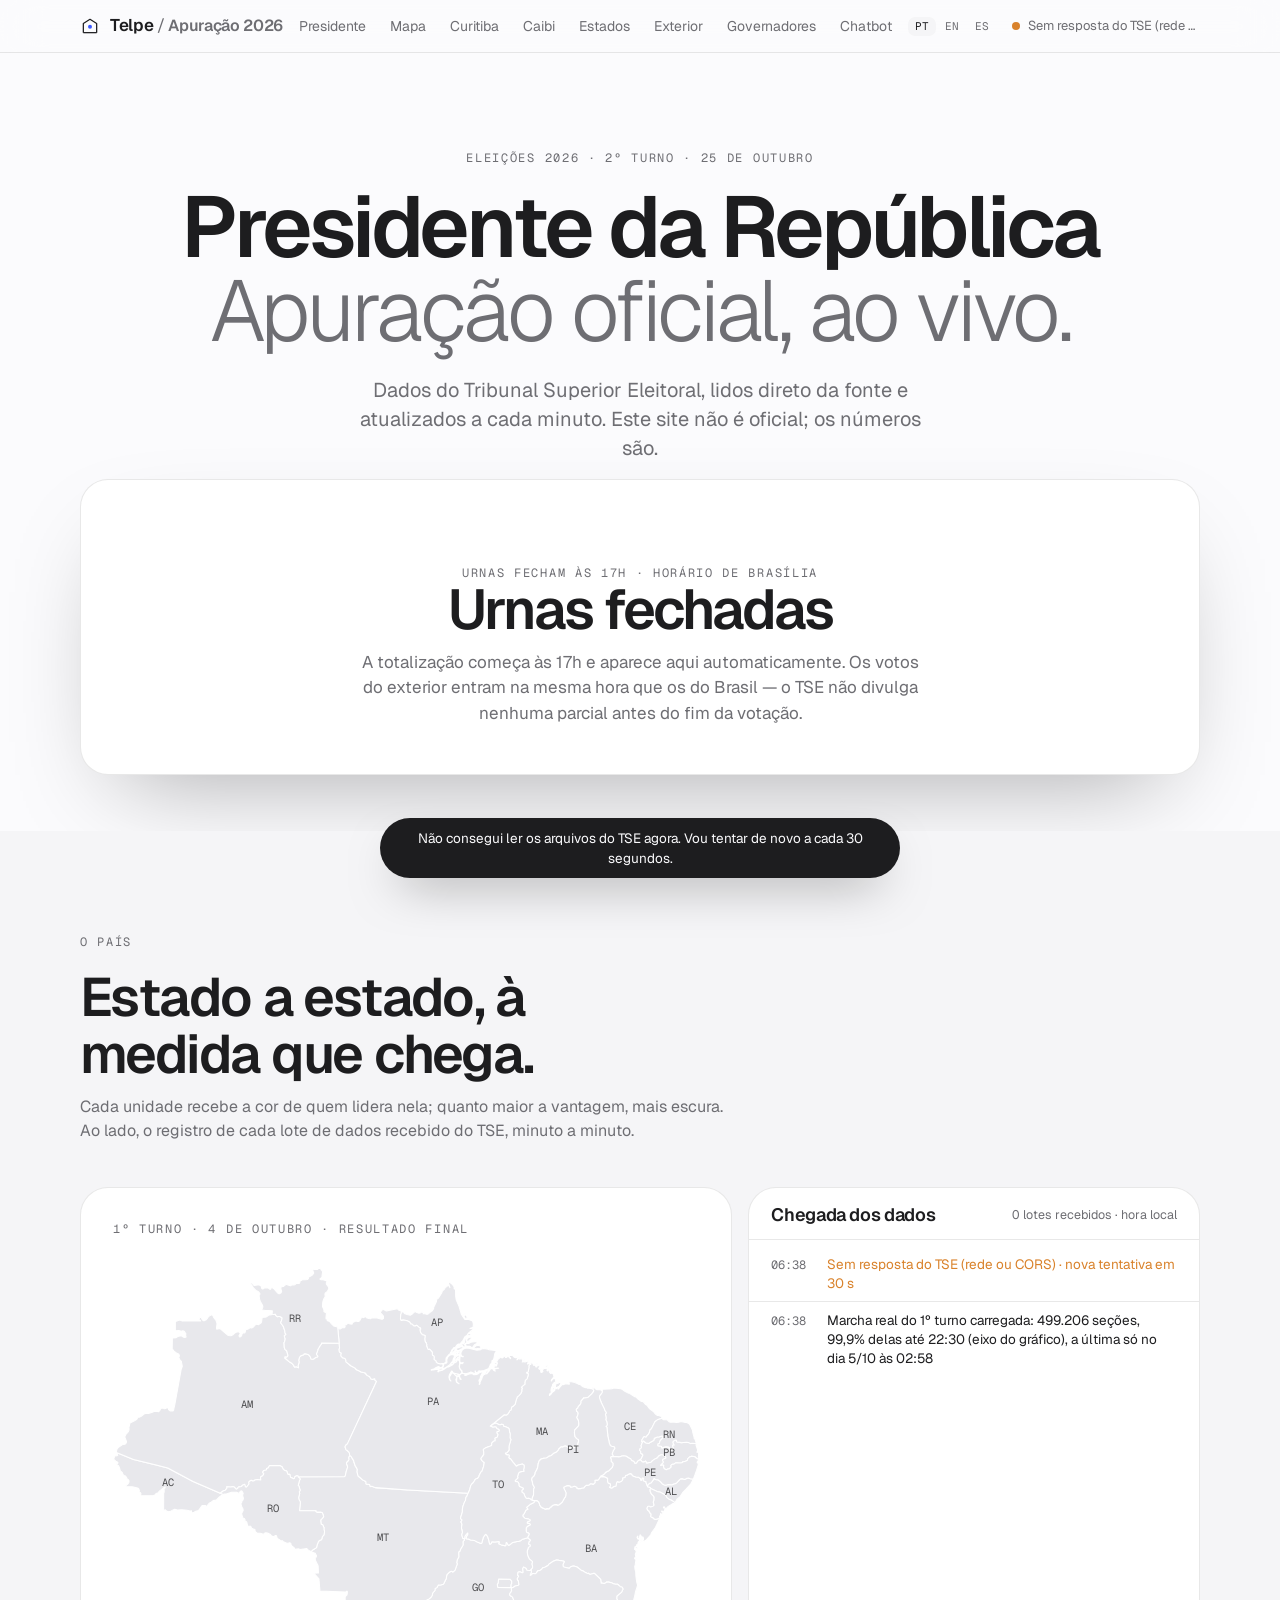
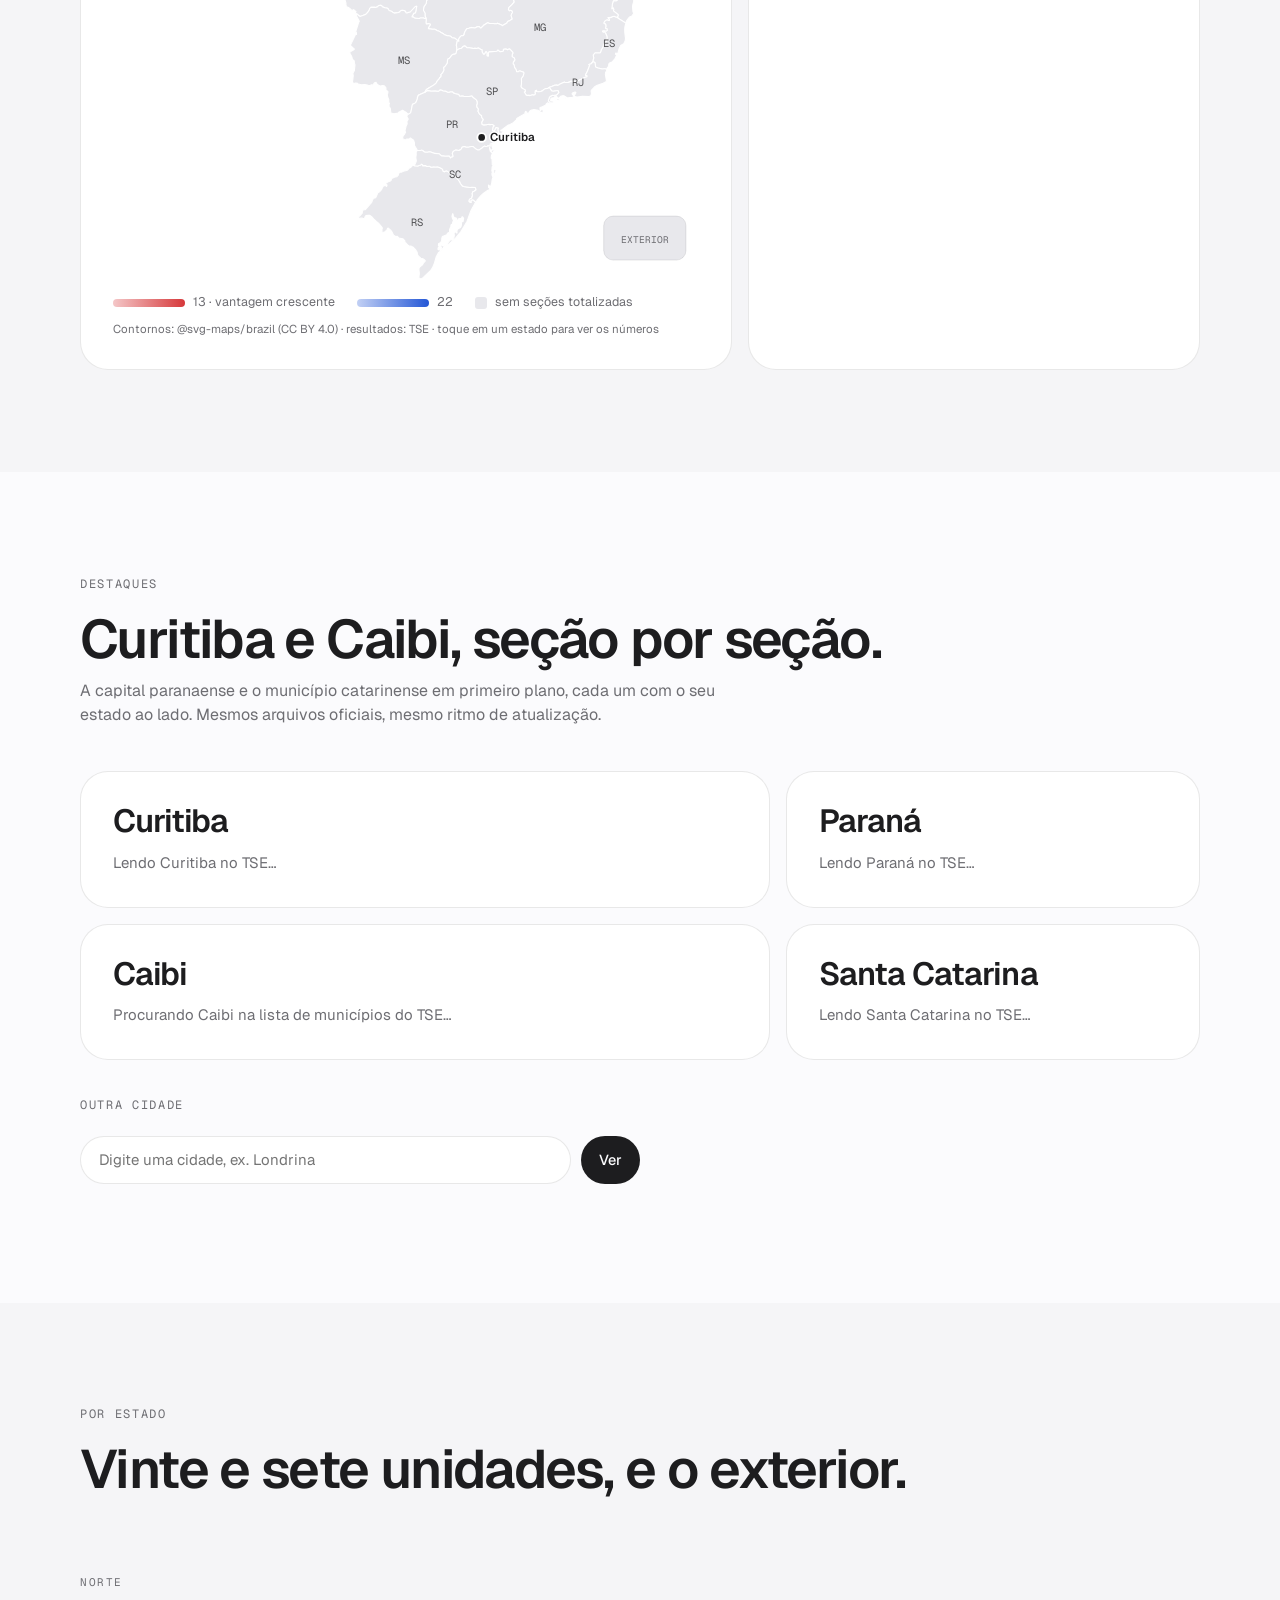
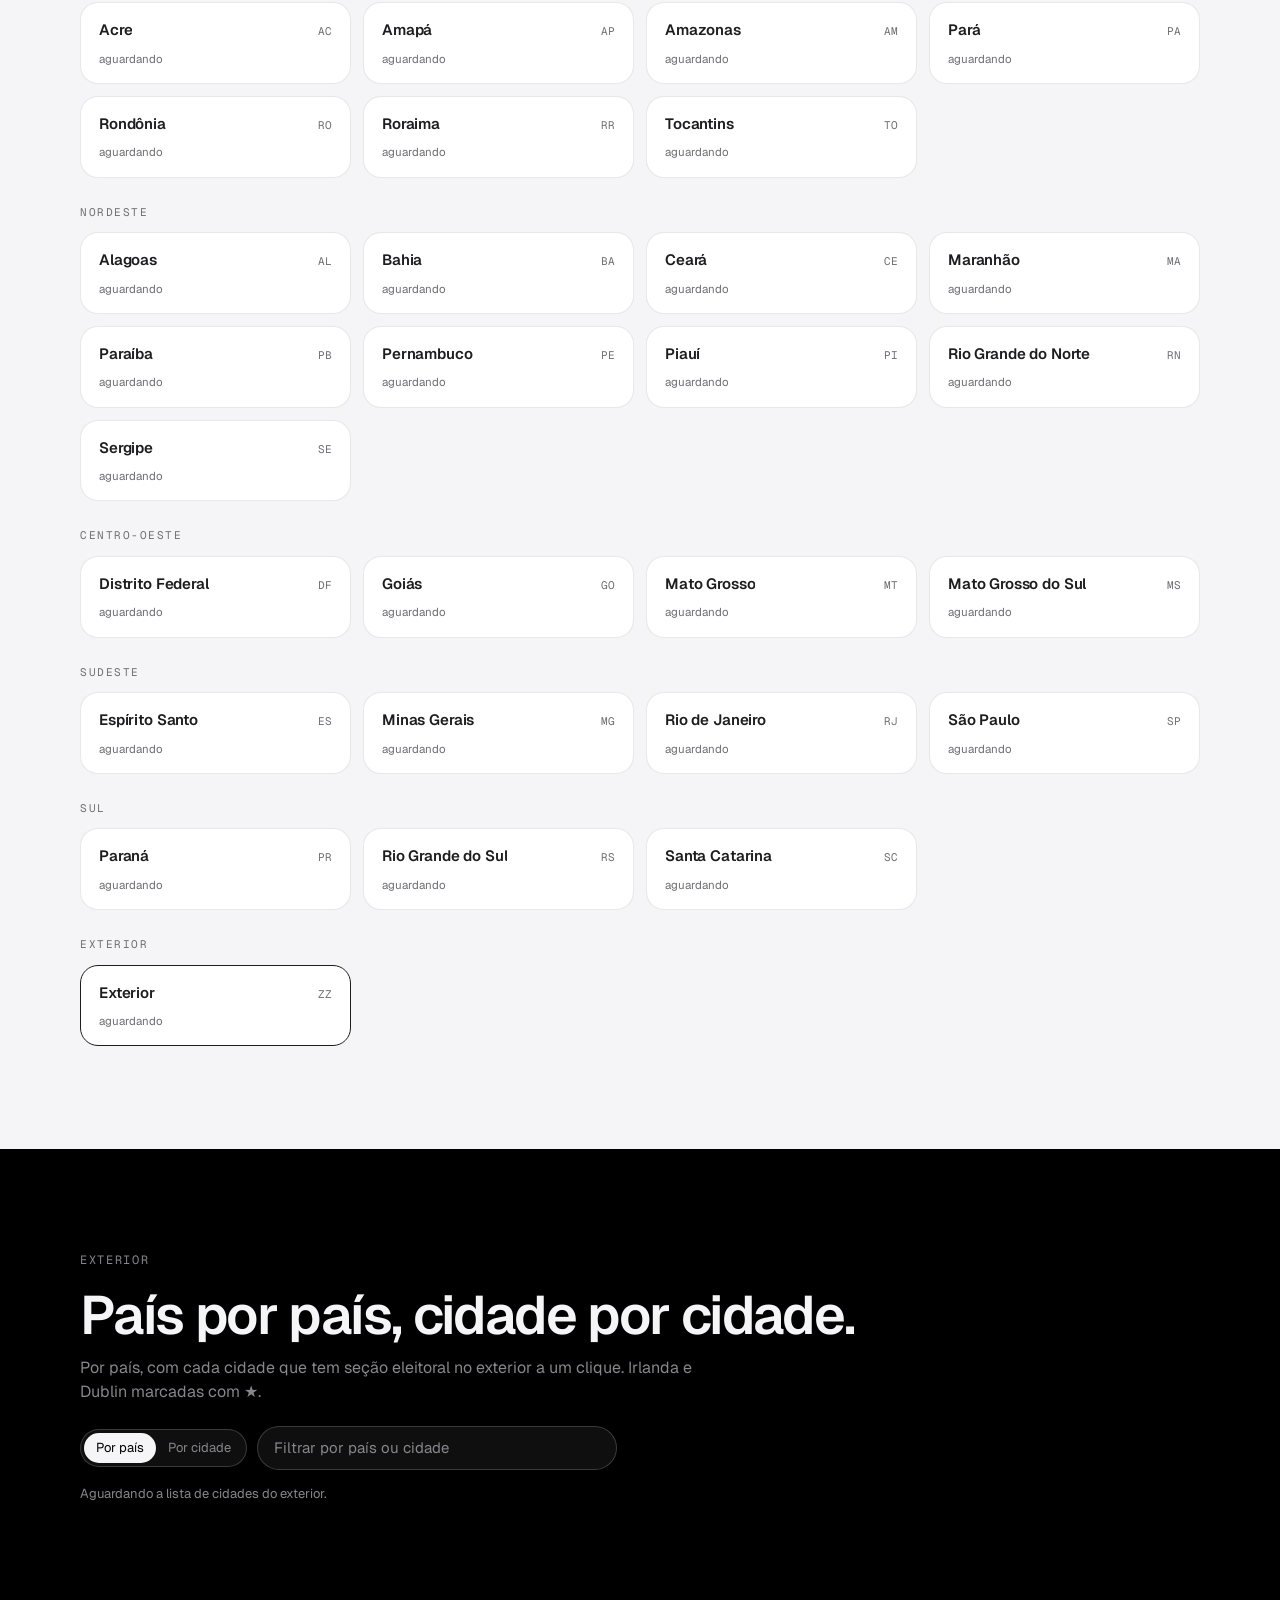
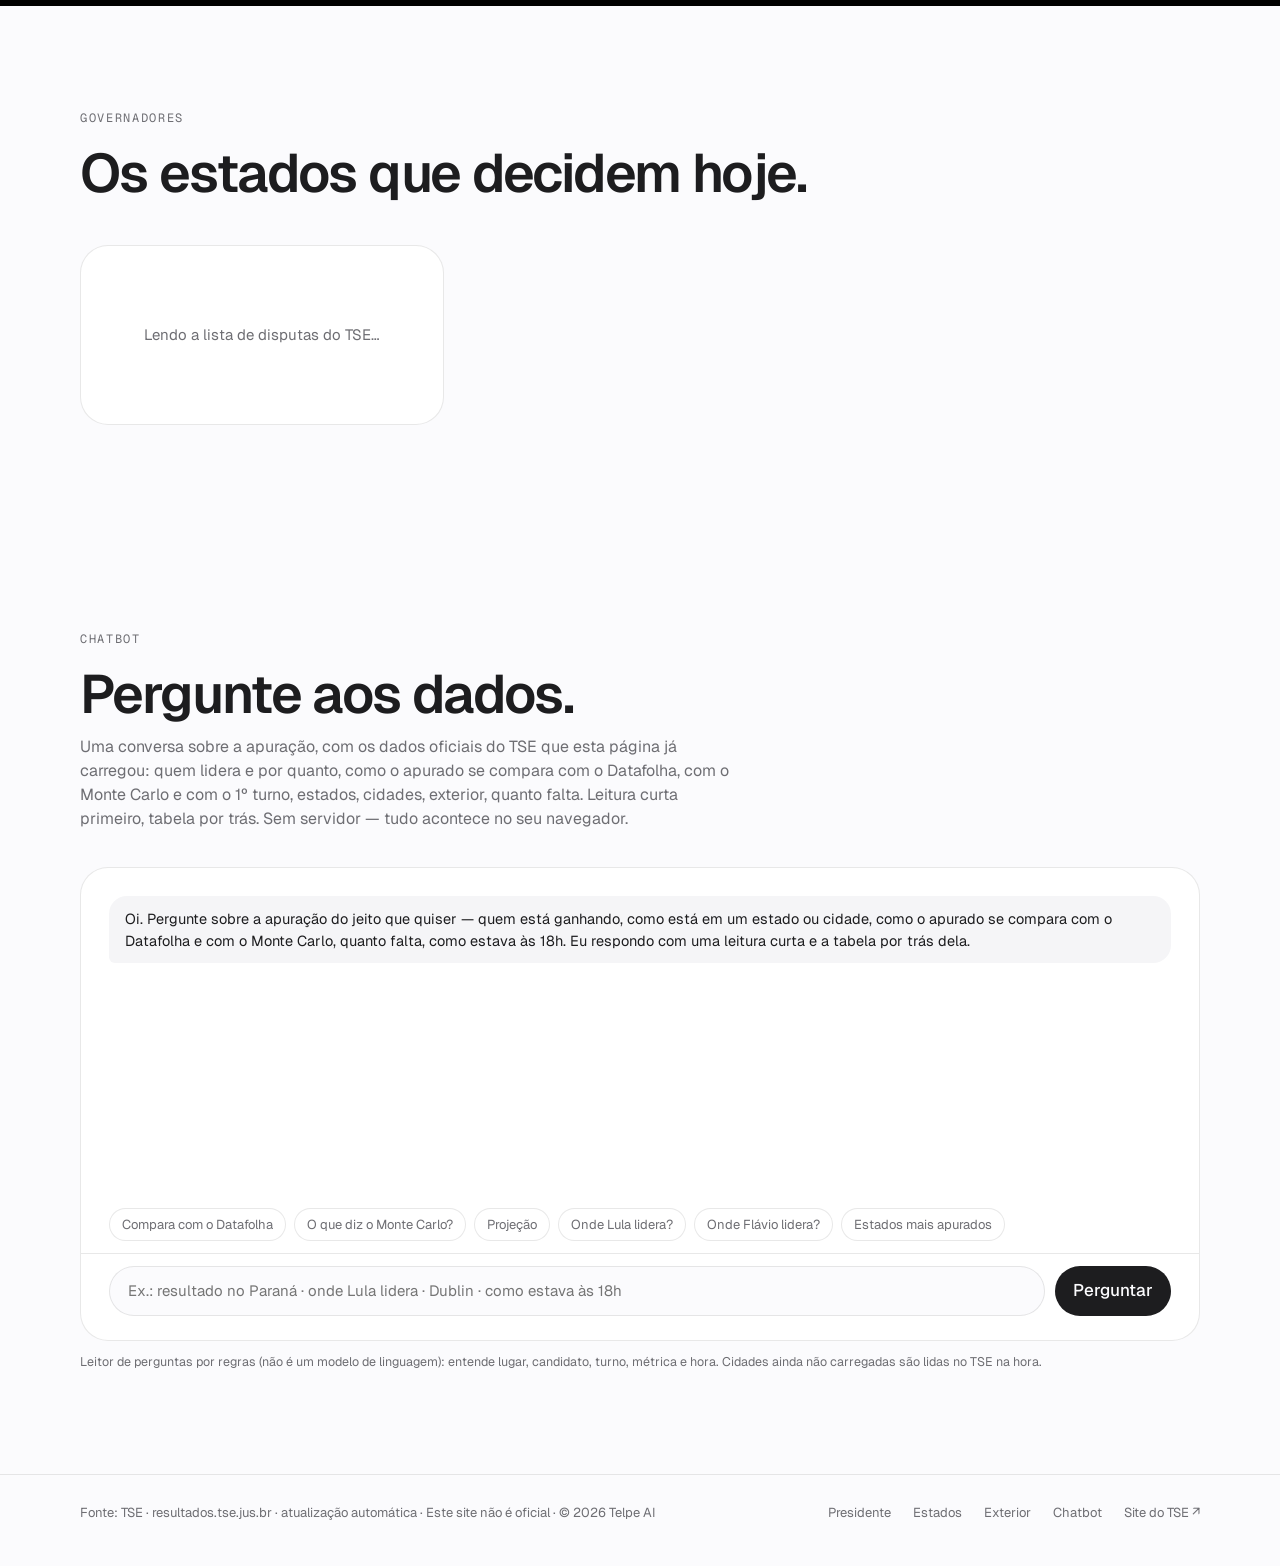
==== index.html @ c01f2311 "Projection: the first-round within-state correction is applied in the proportion tonight's own drift" ====
<!doctype html>
<html lang="pt-BR">
<head>
<meta charset="utf-8">
<meta name="viewport" content="width=device-width, initial-scale=1, viewport-fit=cover">
<title>Apuração 2026 · Segundo turno</title>
<meta name="description" content="Apuração do segundo turno das eleições de 2026 com dados oficiais do TSE: presidente, estados, governadores, exterior e Curitiba em destaque. Atualização automática.">
<link rel="preconnect" href="https://fonts.googleapis.com">
<link rel="preconnect" href="https://fonts.gstatic.com" crossorigin>
<link rel="stylesheet" href="https://fonts.googleapis.com/css2?family=Geist:wght@300;400;500;600&family=Geist+Mono:wght@400;500&display=swap">
<style>
/* Apuração 2026 — one product-page grammar: a headline, the race itself in large numerals,
   then the plain facts band by band. Light and dark. Everything comes from the TSE's
   official result files; before 17h (Brasília) the page waits, and says so. */
:root{
  --bg:#fbfbfd;--bg-2:#f5f5f7;--card:#fff;--fg:#1d1d1f;--fg-2:#6e6e73;--line:rgba(29,29,31,.10);
  --accent:#3d5afe;--accent-ink:#fff;--ok:#2e9e5b;--warn:#d9822b;
  --c1:#d6383a;--c2:#2457d6;   /* the two candidates, by ballot number: 13 red, 22 blue (the convention readers know) */
  --map-empty:#e8e8ec;
  --inv-bg:#000;--inv-fg:#f5f5f7;--inv-fg-2:#86868b;
  --font:"Geist",-apple-system,BlinkMacSystemFont,"Helvetica Neue",Arial,sans-serif;--mono:"Geist Mono",ui-monospace,SFMono-Regular,Menlo,monospace;--radius:28px;
}
@media (prefers-color-scheme:dark){
  :root:not([data-theme="light"]){--bg:#000;--bg-2:#0c0c0e;--card:#161618;--fg:#f5f5f7;--fg-2:#8e8e93;--line:rgba(245,245,247,.12);--accent:#5b78ff;--c1:#ff6b6b;--c2:#6d95ff;--map-empty:#232326;--inv-bg:#1d1d1f;color-scheme:dark}
}
:root[data-theme="dark"]{--bg:#000;--bg-2:#0c0c0e;--card:#161618;--fg:#f5f5f7;--fg-2:#8e8e93;--line:rgba(245,245,247,.12);--accent:#5b78ff;--c1:#ff6b6b;--c2:#6d95ff;--map-empty:#232326;--inv-bg:#1d1d1f;color-scheme:dark}

*{box-sizing:border-box}
html{scroll-behavior:smooth}
html,body{margin:0}
body{background:var(--bg);color:var(--fg);font-family:var(--font);font-size:17px;line-height:1.5;-webkit-font-smoothing:antialiased;text-rendering:optimizeLegibility;overflow-x:hidden}
a{color:inherit;text-decoration:none}
button,input{font:inherit;color:inherit}
:focus-visible{outline:2px solid var(--accent);outline-offset:3px;border-radius:8px}
.wrap{width:min(1120px,100% - 40px);margin-inline:auto}
h1,h2,h3{margin:0;text-wrap:balance;letter-spacing:-.03em;line-height:1.05;font-weight:600}
p{margin:0}
.eyebrow{font-family:var(--mono);font-size:12px;letter-spacing:.14em;text-transform:uppercase;color:var(--fg-2)}
.num{font-variant-numeric:tabular-nums}
.muted{color:var(--fg-2)}

/* Nav */
.nav{position:sticky;top:env(safe-area-inset-top,0px);z-index:30;backdrop-filter:saturate(180%) blur(20px);-webkit-backdrop-filter:saturate(180%) blur(20px);background:color-mix(in srgb,var(--bg) 78%,transparent);border-bottom:1px solid var(--line)}
.nav .wrap{display:flex;align-items:center;justify-content:space-between;height:52px;gap:16px}
.brand{display:flex;align-items:center;gap:10px;font-weight:600;letter-spacing:-.02em;font-size:17px;white-space:nowrap}
.brand svg{width:20px;height:20px}
.brand .sep{color:var(--fg-2);font-weight:400}
.links{display:flex;gap:24px;font-size:14px;color:var(--fg-2)}
.links a:hover{color:var(--fg)}
@media (max-width:1100px){.links a.opt{display:none}}
@media (max-width:760px){.links{display:none}}
.status{display:inline-flex;align-items:center;gap:8px;font-size:13px;color:var(--fg-2);white-space:nowrap;font-variant-numeric:tabular-nums;min-width:0;flex:0 1 auto}
.lang{display:inline-flex;gap:2px;margin-left:auto;font-family:var(--mono);font-size:11px;letter-spacing:.06em;flex:none}
.lang button{border:0;background:none;color:var(--fg-2);padding:4px 7px;border-radius:7px;cursor:pointer;line-height:1}
.lang button.on{color:var(--fg);background:var(--bg-2)}.lang button:hover{color:var(--fg)}
.status #status-text{overflow:hidden;text-overflow:ellipsis;white-space:nowrap}
.status .dot{flex:none}
.status .dot{width:8px;height:8px;border-radius:50%;background:var(--fg-2)}
.status.live .dot{background:var(--ok);box-shadow:0 0 0 0 rgba(46,158,91,.5);animation:pulse 2s infinite}
.status.err .dot{background:var(--warn)}
@keyframes pulse{0%{box-shadow:0 0 0 0 rgba(46,158,91,.45)}70%{box-shadow:0 0 0 8px rgba(46,158,91,0)}100%{box-shadow:0 0 0 0 rgba(46,158,91,0)}}
@media (max-width:600px){.brand .sep,.brand .sub{display:none}}

/* Hero */
.hero{padding-block:clamp(48px,8vw,96px) clamp(32px,5vw,56px);text-align:center}
.hero h1{font-size:clamp(40px,7vw,86px);margin-top:18px;letter-spacing:-.04em;line-height:.98}
.hero h1 .soft{display:block;color:var(--fg-2);font-weight:300}
.hero .lede{max-width:46ch;margin:22px auto 0;font-size:clamp(17px,1.9vw,20px);line-height:1.45;color:var(--fg-2)}

/* Race module */
.race{background:var(--card);border:1px solid var(--line);border-radius:var(--radius);box-shadow:0 40px 100px -40px rgba(0,0,0,.35);padding:clamp(22px,3.5vw,40px);text-align:left}
.race .top{display:grid;grid-template-columns:1fr auto 1fr;gap:16px;align-items:end}
.cand{display:flex;gap:14px;align-items:center;min-width:0}
.cand.b{flex-direction:row-reverse;text-align:right}
.cand .pic{position:relative;width:64px;height:64px;border-radius:50%;background:var(--bg-2);border:1px solid var(--line);overflow:hidden;flex:none;display:grid;place-items:center;font-weight:600;color:var(--fg-2);font-size:20px}
.cand .pic img{position:absolute;inset:0;width:100%;height:100%;object-fit:cover;display:block}
.cand .who{min-width:0}
.cand .n{font-family:var(--mono);font-size:12px;letter-spacing:.1em;color:var(--fg-2)}
.cand .nm{font-size:clamp(20px,2.6vw,30px);font-weight:600;letter-spacing:-.025em;line-height:1.1;white-space:nowrap;overflow:hidden;text-overflow:ellipsis}
.cand .pt{font-size:13px;color:var(--fg-2)}
.race .vs{font-family:var(--mono);font-size:12px;letter-spacing:.14em;color:var(--fg-2);padding-bottom:8px}
.race .pcts{display:flex;justify-content:space-between;align-items:baseline;margin-top:22px;gap:12px}
.pct{font-size:clamp(44px,8vw,96px);font-weight:600;letter-spacing:-.05em;line-height:.95;font-variant-numeric:tabular-nums}
.pct small{font-size:.45em;font-weight:400;color:var(--fg-2);letter-spacing:-.02em}
.pct.a{color:var(--c1)}.pct.b{color:var(--c2)}
.votes{font-size:14px;color:var(--fg-2);font-variant-numeric:tabular-nums}
.pcts .side{display:flex;flex-direction:column;gap:6px}
.pcts .side.b{align-items:flex-end;text-align:right}
.bar{position:relative;height:14px;border-radius:999px;background:var(--bg-2);overflow:hidden;margin-top:18px;border:1px solid var(--line)}
.bar i{position:absolute;top:0;bottom:0;transition:width .9s cubic-bezier(.2,.7,.2,1)}
.bar .fa{left:0;background:var(--c1)}
.bar .fb{right:0;background:var(--c2)}
.bar .mid{position:absolute;left:50%;top:-3px;bottom:-3px;width:1px;background:var(--bg);opacity:.9}
.flag{display:inline-flex;align-items:center;gap:8px;font-size:13px;font-weight:500;border-radius:999px;padding:5px 12px;border:1px solid var(--line);color:var(--fg-2)}
.flag.win{background:var(--fg);color:var(--bg);border-color:var(--fg)}
.flags{display:flex;gap:8px;flex-wrap:wrap;justify-content:space-between;margin-top:14px}
.stats{display:grid;grid-template-columns:repeat(5,1fr);gap:14px;margin-top:26px;padding-top:22px;border-top:1px solid var(--line)}
.stats div{min-width:0}
.stats b{display:block;font-size:20px;letter-spacing:-.02em;font-weight:600;font-variant-numeric:tabular-nums}
.stats span{font-size:12.5px;color:var(--fg-2);display:block}
@media (max-width:760px){.stats{grid-template-columns:repeat(2,1fr)}.cand .pic{width:48px;height:48px;font-size:16px}.cand{gap:10px}.race .top{grid-template-columns:1fr auto 1fr;gap:8px}}


 /* March of the count */
.march{position:relative;padding:clamp(18px,3vw,28px) clamp(18px,3vw,28px) clamp(14px,2vw,20px)}
.march .hd{display:flex;justify-content:space-between;gap:10px 18px;flex-wrap:wrap;align-items:baseline;margin-bottom:12px}
.march .hd .eyebrow{margin:0}
.march .hd .meta{font-size:12.5px;color:var(--fg-2);font-variant-numeric:tabular-nums}
.march svg{width:100%;height:auto;display:block}
.march .ax{font-family:var(--mono);font-size:10.5px;fill:var(--fg-2)}
.march .grid{stroke:var(--line);stroke-width:1;opacity:.7}
.march .ln{fill:none;stroke-width:2.2;stroke-linejoin:round;stroke-linecap:round}
.march .ln.a{stroke:var(--c1)}.march .ln.b{stroke:var(--c2)}
.march .hair{stroke:var(--fg);stroke-width:1;opacity:0;pointer-events:none}
.march .dot{stroke:var(--card);stroke-width:2}
.march .legend{display:flex;gap:8px 18px;flex-wrap:wrap;font-size:12.5px;color:var(--fg-2);margin-top:10px}
.march .tick{stroke:var(--fg-2);stroke-width:1;opacity:.6}
.march .grid.base{stroke:var(--fg-2);opacity:.5}
.march .fifty{stroke:var(--fg-2);stroke-width:1;stroke-dasharray:2 4;opacity:.6}
.march .first{stroke:var(--fg-2);stroke-width:1;stroke-dasharray:3 3;opacity:.3}.march .ax.first{font-size:10px;paint-order:stroke;stroke:var(--card);stroke-width:3px;stroke-linejoin:round}
.march .ln.now{stroke-width:2.8;filter:drop-shadow(0 2px 3px rgba(0,0,0,.18))}
.march .lead{stroke:none;opacity:.13}.march .lead.a{fill:var(--c1)}.march .lead.b{fill:var(--c2)}
.march .halo{stroke:none;opacity:.16}.march .halo.a{fill:var(--c1)}.march .halo.b{fill:var(--c2)}
@keyframes pulse{0%,100%{opacity:.16;transform:scale(1)}50%{opacity:.05;transform:scale(1.6)}}.march .halo{transform-box:fill-box;transform-origin:center;animation:pulse 2.4s ease-in-out infinite}
.march .ln.r1{stroke-width:1.6;opacity:.42}
.march .ln.pj{stroke-width:1.6;stroke-dasharray:7 5;opacity:.85}
.march .ln.mc{stroke-width:1.8;stroke-dasharray:2 4}
.march .ax.end{font-size:11px;font-weight:600;paint-order:stroke;stroke:var(--card);stroke-width:3px;stroke-linejoin:round}.march .ax.end.a{fill:var(--c1)}.march .ax.end.b{fill:var(--c2)}
.march .legend .sw{display:inline-block;width:16px;height:0;border-top:2.5px solid;border-radius:0;vertical-align:middle;margin-right:3px}
.march .legend .sw.a{border-color:var(--c1)}.march .legend .sw.b{border-color:var(--c2);margin-right:7px}
.march .legend .sw.r1{opacity:.45}.march .legend .sw.pj{border-top-style:dashed}.march .legend .sw.mc{border-top-style:dotted;border-top-width:3px}
.march .legend .opts{display:inline-flex;gap:6px;align-items:center;margin-left:auto}
.march .legend .opts button{border:1px solid var(--line);background:none;border-radius:999px;padding:3px 10px;font-size:12px;color:var(--fg-2);cursor:pointer}
.march .legend .opts button.on{background:var(--fg);color:var(--bg);border-color:var(--fg)}
.march .mcnote{font-size:12.5px;color:var(--fg-2);margin-top:10px;line-height:1.45}
.march .tip .r3{display:grid;grid-template-columns:minmax(0,1fr) auto auto;gap:10px;font-size:12.5px;margin-top:3px;font-variant-numeric:tabular-nums}
.march .tip .r3 .a{color:var(--c1);text-align:right;font-weight:600}.march .tip .r3 .b{color:var(--c2);text-align:right;font-weight:600}
.march .tip .hd3{font-size:11px;color:var(--fg-2);margin-top:0}.march .tip .hd3 .a,.march .tip .hd3 .b{font-weight:500;white-space:nowrap}
.march .tip{width:auto;min-width:230px;max-width:min(300px,86vw)}
.bars{display:grid;gap:12px;margin-top:4px}
.bars .row{display:grid;grid-template-columns:minmax(120px,.9fr) 1fr auto;gap:12px;align-items:center;font-size:14px}
.bars .row .lab{white-space:nowrap;overflow:hidden;text-overflow:ellipsis}
.bars .row .lab small{display:block;color:var(--fg-2);font-size:12px}
.bars .track{height:14px;border-radius:999px;background:var(--bg-2);overflow:hidden;border:1px solid var(--line)}
.bars .track i{display:block;height:100%;border-radius:999px;transition:width .9s cubic-bezier(.2,.7,.2,1)}
.bars .val{font-weight:600;font-variant-numeric:tabular-nums;min-width:62px;text-align:right}
.bars .val small{display:block;font-weight:400;color:var(--fg-2);font-size:11.5px}
@media (max-width:480px){.bars .row{grid-template-columns:1fr auto;grid-template-areas:"lab val" "track track"}.bars .row .lab{grid-area:lab}.bars .row .val{grid-area:val}.bars .track{grid-area:track}}

 /* Projection */
.proj{margin-top:16px;padding:clamp(20px,3vw,30px)}
.proj .hd{display:flex;justify-content:space-between;gap:12px;flex-wrap:wrap;align-items:baseline}
.proj .hd .eyebrow{margin:0}
.proj .tier{font-size:13px;font-weight:500;border-radius:999px;padding:5px 12px;border:1px solid var(--line);color:var(--fg-2)}
.proj .tier.strong{background:var(--fg);color:var(--bg);border-color:var(--fg)}
.proj .row{display:grid;grid-template-columns:1fr auto 1fr;gap:12px;align-items:end;margin-top:14px}
.proj .row .p{font-size:clamp(30px,4.6vw,52px);font-weight:600;letter-spacing:-.045em;line-height:1;font-variant-numeric:tabular-nums}
.proj .row .p.a{color:var(--c1)}.proj .row .p.b{color:var(--c2);text-align:right}
.proj .row .p small{font-size:.5em;font-weight:400;color:var(--fg-2);letter-spacing:-.02em}
.proj .row .who{font-size:13px;color:var(--fg-2);margin-top:4px}
.proj .row .who.r{text-align:right}
.proj .row .lead{text-align:center;font-size:14px;color:var(--fg-2);padding-bottom:6px}
.proj .row .lead b{display:block;font-size:17px;color:var(--fg);letter-spacing:-.02em}
.proj .bar{height:10px;margin-top:12px}
.proj .note{font-size:12.5px;color:var(--fg-2);margin-top:12px;max-width:none}
@media (max-width:600px){.proj .row{grid-template-columns:1fr 1fr}.proj .row .lead{grid-column:1/-1;order:3;padding:8px 0 0}}

 /* First round beside the second */
.strip{display:flex;justify-content:space-between;gap:10px 18px;flex-wrap:wrap;align-items:center;padding-bottom:16px;margin-bottom:18px;border-bottom:1px solid var(--line);font-size:13px;color:var(--fg-2)}
.strip .eyebrow{margin:0}
.strip b{color:var(--fg);font-variant-numeric:tabular-nums}
.ref{font-size:12.5px;color:var(--fg-2);margin-top:4px;font-variant-numeric:tabular-nums}
.ref b{color:var(--fg);font-weight:500}
.others{font-size:12.5px;color:var(--fg-2);margin-top:10px}
.seg{display:inline-flex;background:var(--bg-2);border-radius:999px;padding:3px;border:1px solid var(--line)}
.seg button{border:0;background:none;padding:5px 12px;border-radius:999px;font-size:13px;color:var(--fg-2);cursor:pointer}
.seg button.on{background:var(--fg);color:var(--bg)}
.seg[hidden]{display:none}
.maphd{display:flex;justify-content:space-between;align-items:center;gap:10px;flex-wrap:wrap;margin-bottom:12px}
.uf .s2{font-size:11.5px;color:var(--fg-2);margin-top:3px;font-variant-numeric:tabular-nums}
.poll{display:grid;grid-template-columns:1fr auto 1fr;gap:12px;align-items:end;margin-top:14px}
.poll .who{font-size:13px;color:var(--fg-2);margin-top:4px}
.poll .who.r{text-align:right}
.poll .lead{text-align:center;font-size:14px;color:var(--fg-2);padding-bottom:6px}
.poll .lead b{display:block;font-size:17px;color:var(--fg);letter-spacing:-.02em}
@media (max-width:600px){.poll{grid-template-columns:1fr 1fr}.poll .lead{grid-column:1/-1;order:3;padding:8px 0 0}}

/* Waiting state */
.wait{text-align:center;padding:clamp(28px,4vw,44px) 0 8px}
.wait .big{font-size:clamp(34px,5vw,56px);font-weight:600;letter-spacing:-.04em;line-height:1;font-variant-numeric:tabular-nums}
.wait p{color:var(--fg-2);margin-top:12px;max-width:52ch;margin-inline:auto}
.wait .eyebrow{max-width:none;margin-top:0}
.recap{margin-top:26px;padding-top:22px;border-top:1px solid var(--line)}
.recap .eyebrow{margin-bottom:12px;text-align:center}

/* Bands */
.band{padding-block:clamp(56px,8vw,112px)}
.band.grey{background:var(--bg-2)}
.band.inv{background:var(--inv-bg);color:var(--inv-fg)}
.band.inv .eyebrow,.band.inv .muted{color:var(--inv-fg-2)}
.h2{font-size:clamp(30px,4.4vw,54px);max-width:24ch}
.band .eyebrow{margin-bottom:18px}
.sub{color:var(--fg-2);margin-top:12px;max-width:60ch;font-size:16px}

/* Spotlight (Curitiba) */
.spot{display:grid;grid-template-columns:1.25fr .75fr;gap:16px;margin-top:clamp(28px,4vw,44px)}
@media (max-width:860px){.spot{grid-template-columns:1fr}}
.card{background:var(--card);border:1px solid var(--line);border-radius:var(--radius);padding:clamp(20px,3vw,32px);min-width:0}
.card .ttl{display:flex;justify-content:space-between;align-items:baseline;gap:12px;flex-wrap:wrap}
.card h3{font-size:clamp(22px,2.6vw,32px);letter-spacing:-.03em}
.card .meta{font-size:13px;color:var(--fg-2);font-variant-numeric:tabular-nums}
.mini{margin-top:18px}
.mini .row{display:flex;justify-content:space-between;align-items:baseline;gap:12px}
.mini .row b{font-size:clamp(28px,4vw,44px);font-weight:600;letter-spacing:-.04em;line-height:1;font-variant-numeric:tabular-nums}
.mini .row b.a{color:var(--c1)}.mini .row b.b{color:var(--c2)}
.mini .row span{font-size:13px;color:var(--fg-2)}
.mini .names{display:flex;justify-content:space-between;gap:12px;font-size:14px;margin-top:6px}
.mini .names .r{text-align:right}
.mini .bar{height:10px;margin-top:12px}
.mini .foot{display:flex;justify-content:space-between;gap:12px;font-size:12.5px;color:var(--fg-2);margin-top:12px;font-variant-numeric:tabular-nums}
.mini .foot2{font-size:12.5px;color:var(--fg-2);margin-top:6px;font-variant-numeric:tabular-nums}
.card.empty{display:grid;place-items:center;color:var(--fg-2);font-size:15px;text-align:center;min-height:180px}

/* UF grid */
.ufs{display:grid;grid-template-columns:repeat(4,1fr);gap:12px;margin-top:clamp(28px,4vw,44px)}
@media (max-width:1000px){.ufs{grid-template-columns:repeat(3,1fr)}}
@media (max-width:700px){.ufs{grid-template-columns:repeat(2,1fr)}}
@media (max-width:340px){.ufs{grid-template-columns:1fr}}
.uf{background:var(--card);border:1px solid var(--line);border-radius:18px;padding:16px 18px;min-width:0}
.uf .k{display:flex;justify-content:space-between;gap:8px;align-items:baseline}
.uf .k b{font-size:15px;font-weight:600;letter-spacing:-.01em;white-space:nowrap;overflow:hidden;text-overflow:ellipsis}
.uf .k span{font-family:var(--mono);font-size:11px;color:var(--fg-2);white-space:nowrap}
.uf .p{display:flex;justify-content:space-between;align-items:baseline;margin-top:10px;font-variant-numeric:tabular-nums}
.uf .p b{font-size:22px;font-weight:600;letter-spacing:-.03em;line-height:1}
.uf .p b.a{color:var(--c1)}.uf .p b.b{color:var(--c2)}
.uf .p.lead-a b.b,.uf .p.lead-b b.a{opacity:.55}
.uf .bar{height:7px;margin-top:10px;border:0}
.uf .s{font-size:11.5px;color:var(--fg-2);margin-top:8px;font-variant-numeric:tabular-nums}
.uf.region{grid-column:1/-1;background:none;border:0;padding:14px 0 0;font-family:var(--mono);font-size:11px;letter-spacing:.14em;text-transform:uppercase;color:var(--fg-2)}
.uf.ext{border-color:var(--fg)}
.legend{display:flex;gap:18px;flex-wrap:wrap;font-size:13px;color:var(--fg-2);margin-top:18px}
.legend i{display:inline-block;width:10px;height:10px;border-radius:50%;margin-right:6px;vertical-align:middle}

/* Cities (exterior) table */
.tbl{width:100%;border-collapse:collapse;margin-top:clamp(24px,3vw,36px);font-size:14.5px}
.tbl th{text-align:left;font-family:var(--mono);font-size:11px;letter-spacing:.12em;text-transform:uppercase;color:var(--inv-fg-2);font-weight:500;padding:10px 10px;border-bottom:1px solid rgba(255,255,255,.14)}
.tbl td{padding:12px 10px;border-bottom:1px solid rgba(255,255,255,.08);vertical-align:middle;font-variant-numeric:tabular-nums}
.tbl td.r,.tbl th.r{text-align:right}
.tbl td.city{font-weight:500}
.tbl tr.hi td{background:rgba(255,255,255,.06)}
.tbl .star{color:var(--accent);margin-left:6px;font-size:12px}
.tbl .b{display:inline-block;width:120px;height:6px;border-radius:999px;background:rgba(255,255,255,.12);position:relative;overflow:hidden;vertical-align:middle}
.tbl .b i{position:absolute;top:0;bottom:0;left:0;background:var(--c1)}
.tbl .b i.two{left:auto;right:0;background:var(--c2)}
@media (max-width:700px){.tbl .hide{display:none}.tbl .b{width:72px}}
.tbl-note{font-size:13px;color:var(--inv-fg-2);margin-top:14px}
.filter{margin-top:22px;display:flex;gap:10px;flex-wrap:wrap;align-items:center}
.filter input{border:1px solid rgba(255,255,255,.18);background:rgba(255,255,255,.06);color:var(--inv-fg);border-radius:999px;padding:10px 16px;font-size:15px;width:min(360px,100%)}
.filter input::placeholder{color:var(--inv-fg-2)}
.band.inv .seg{background:rgba(255,255,255,.06);border-color:rgba(255,255,255,.18)}
.band.inv .seg button{color:var(--inv-fg-2)}
.band.inv .seg button.on{background:var(--inv-fg);color:var(--inv-bg)}
.tbl tr.go{cursor:pointer}
.tbl tr.go:hover td{background:rgba(255,255,255,.04)}
.tbl td .sub{display:block;font-size:11.5px;color:var(--inv-fg-2);font-weight:400;margin-top:2px}

/* Governors */
.govs{display:grid;grid-template-columns:repeat(3,1fr);gap:14px;margin-top:clamp(28px,4vw,44px)}
@media (max-width:900px){.govs{grid-template-columns:repeat(2,1fr)}}
@media (max-width:600px){.govs{grid-template-columns:1fr}}
.gov .card{height:100%}
.gov .nm{font-weight:600;letter-spacing:-.01em}
.gov .pt{color:var(--fg-2);font-size:13px}

/* Search another city */
.find{display:grid;grid-template-columns:1fr auto;gap:10px;margin-top:22px;max-width:560px}
.find input{border:1px solid var(--line);border-radius:999px;padding:12px 18px;background:var(--card);font-size:15px;width:100%}
.find button{border:0;background:var(--fg);color:var(--bg);border-radius:999px;padding:12px 18px;font-size:14.5px;cursor:pointer;font-weight:500}
.found{margin-top:16px;max-width:560px}

 /* Map + log */
.duo{display:grid;grid-template-columns:1.3fr .9fr;gap:16px;margin-top:clamp(28px,4vw,44px);align-items:stretch}
@media (max-width:900px){.duo{grid-template-columns:1fr}}
.map{position:relative}
.map svg{width:100%;height:auto;display:block}
.map path.uf{stroke:var(--card);stroke-width:1.1;stroke-linejoin:round;transition:fill .8s;cursor:pointer}
.map path.uf:hover,.map path.uf.on{stroke:var(--fg);stroke-width:1.8}
.map text.lbl{font-family:var(--mono);font-size:11px;fill:var(--fg);pointer-events:none;opacity:.75;text-anchor:middle}
.map .mark circle{fill:var(--fg);stroke:var(--card);stroke-width:2}
.map .mark text{font-family:var(--font);font-size:12px;font-weight:600;fill:var(--fg);paint-order:stroke;stroke:var(--card);stroke-width:3px;stroke-linejoin:round}
.map .inset rect{stroke:var(--line);stroke-width:1}
.map .inset text{font-family:var(--mono);font-size:10px;fill:var(--fg-2);text-anchor:middle}
.map .legend{display:flex;gap:10px 22px;flex-wrap:wrap;font-size:12.5px;color:var(--fg-2);margin-top:14px;align-items:center}
.map .legend .g{display:inline-block;width:72px;height:8px;border-radius:999px;vertical-align:middle;margin-right:8px}
.map .legend .e{display:inline-block;width:12px;height:12px;border-radius:3px;background:var(--map-empty);vertical-align:middle;margin-right:8px}
.map .src{font-size:11.5px;color:var(--fg-2);margin-top:8px}
@media (max-width:600px){.map text.lbl{display:none}}
.tip{position:absolute;z-index:5;background:var(--card);border:1px solid var(--line);border-radius:16px;padding:12px 14px;box-shadow:0 24px 60px -24px rgba(0,0,0,.45);width:250px;pointer-events:none;display:none;font-size:13px}
.tip b.t{display:block;font-size:15px;letter-spacing:-.01em;margin-bottom:8px}
.tip .r{display:grid;grid-template-columns:10px 1fr auto auto;gap:8px;align-items:center;margin-top:5px;font-variant-numeric:tabular-nums}
.tip .r i{width:10px;height:10px;border-radius:50%;display:inline-block}
.tip .r .v{color:var(--fg-2)}
.tip .r span:nth-child(2){white-space:nowrap;overflow:hidden;text-overflow:ellipsis}
.tip .r .p{font-weight:600}
.tip .bb{height:4px;border-radius:999px;background:var(--bg-2);position:relative;overflow:hidden;margin-top:3px}
.tip .bb i{position:absolute;left:0;top:0;bottom:0;border-radius:999px}
.tip .s{font-size:12px;color:var(--fg-2);margin-top:9px}
.tiles{display:grid;grid-template-columns:repeat(6,1fr);gap:5px}
.tile{aspect-ratio:1;border-radius:8px;display:grid;place-items:center;font-family:var(--mono);font-size:12px;color:var(--fg);cursor:pointer;transition:background .8s}
.tile:hover{outline:2px solid var(--fg)}
.log{display:flex;flex-direction:column;padding:0;overflow:hidden;min-height:360px}
.log .hd{display:flex;justify-content:space-between;align-items:center;gap:10px;padding:18px 22px 14px;border-bottom:1px solid var(--line)}
.log .hd h3{font-size:18px;letter-spacing:-.02em}
.log .hd span{font-size:12.5px;color:var(--fg-2);font-variant-numeric:tabular-nums}
.log ol{list-style:none;margin:0;padding:6px 0;overflow:auto;flex:1;min-height:0;max-height:720px}
.log li{display:grid;grid-template-columns:44px 1fr;gap:12px;padding:9px 22px;font-size:13.5px;line-height:1.4;border-bottom:1px solid var(--line)}
.log li:last-child{border-bottom:0}
.log li time{font-family:var(--mono);font-size:12px;color:var(--fg-2);padding-top:2px}
.log li.quiet,.log li.quiet time{color:var(--fg-2)}
.log li.err{color:var(--warn)}
.log li.big{font-weight:600;background:var(--bg-2)}
.log li .d{display:block;font-size:12.5px;color:var(--fg-2);margin-top:2px;font-weight:400}
.log .empty{padding:22px;color:var(--fg-2);font-size:14px}
@media (max-width:900px){.log ol{max-height:380px}.log{min-height:0}}
/* Chatbot: a conversation over the same data, answers as compact tables */
.chat{padding:0;overflow:hidden;display:flex;flex-direction:column;max-height:min(80vh,900px);margin-top:clamp(24px,3vw,36px)}
.chat-log{position:relative;flex:1;overflow:auto;padding:clamp(16px,2.5vw,28px);display:flex;flex-direction:column;gap:14px;min-height:340px;overscroll-behavior:contain}
.msg{max-width:min(100%,720px);border-radius:18px;padding:12px 16px;font-size:14.5px;line-height:1.5}
.msg.user{align-self:flex-end;background:var(--fg);color:var(--bg);border-bottom-right-radius:6px}
.msg.bot{align-self:stretch;max-width:100%;background:var(--bg-2);border-bottom-left-radius:6px}
.msg .mt{font-family:var(--mono);font-size:11px;letter-spacing:.12em;text-transform:uppercase;color:var(--fg-2);margin-bottom:6px}
.msg .mx{margin:0 0 8px}.msg .mx:last-child{margin-bottom:0}.msg .mx b{font-weight:600}.msg .mn{margin:8px 0 0;font-size:12.5px;color:var(--fg-2)}.msg .mf{margin:10px 0 0;font-size:12.5px;color:var(--fg-2);font-variant-numeric:tabular-nums}
.typing{display:inline-flex;gap:4px;padding:6px 2px}.typing i{width:6px;height:6px;border-radius:50%;background:var(--fg-2);animation:blink 1.2s infinite}.typing i:nth-child(2){animation-delay:.2s}.typing i:nth-child(3){animation-delay:.4s}@keyframes blink{0%,80%,100%{opacity:.25}40%{opacity:1}}
.ct-wrap{overflow:auto;-webkit-overflow-scrolling:touch;margin-top:4px}
.ct{width:100%;border-collapse:collapse;font-size:13.5px;font-variant-numeric:tabular-nums}
.ct th{text-align:left;font-family:var(--mono);font-size:10.5px;letter-spacing:.1em;text-transform:uppercase;color:var(--fg-2);font-weight:500;padding:8px 8px;border-bottom:1px solid var(--line);white-space:nowrap}
.ct td{padding:8px 8px;border-bottom:1px solid var(--line);vertical-align:top}
.ct tr:last-child td{border-bottom:0}
.ct .r{text-align:right;white-space:nowrap}.ct .mu{color:var(--fg-2);font-weight:400}.ct th.a{color:var(--c1)}.ct th.b{color:var(--c2)}
.ct tr.el td{background:rgba(46,158,91,.10)}
.ct .cd{display:inline-block;width:8px;height:8px;border-radius:50%;margin-right:7px;vertical-align:middle}.ct .cd.a{background:var(--c1)}.ct .cd.b{background:var(--c2)}
.ct .up{color:var(--ok)}.ct .dn{color:var(--warn)}
.ct .pill{font-size:11px;border:1px solid var(--ok);color:var(--ok);border-radius:999px;padding:1px 7px;margin-left:6px;vertical-align:middle}
.chips{display:flex;gap:8px;flex-wrap:wrap;padding:0 clamp(16px,2.5vw,28px) 12px}
.chip{border:1px solid var(--line);background:var(--card);border-radius:999px;padding:6px 12px;font-size:13px;color:var(--fg-2);cursor:pointer;text-align:left}
.chip:hover{border-color:var(--fg);color:var(--fg)}
.chat-in{display:flex;gap:10px;padding:12px clamp(16px,2.5vw,28px) clamp(16px,2.5vw,24px);border-top:1px solid var(--line)}
.chat-in input{flex:1;border:1px solid var(--line);background:var(--bg);border-radius:999px;padding:12px 18px;font-size:15px;min-width:0}
.chat-in button{border:0;background:var(--fg);color:var(--bg);border-radius:999px;padding:12px 18px;font-weight:500;cursor:pointer;white-space:nowrap}
.chat-note{font-size:12.5px;color:var(--fg-2);margin-top:12px}
.sm-only{display:none}

/* Phone-specific layout, last so it wins */
@media (max-width:480px){
  .race .top{grid-template-columns:1fr 1fr;gap:12px;align-items:start}
  .cand,.cand.b{flex-direction:column;align-items:flex-start;gap:8px}
  .cand.b{align-items:flex-end;text-align:right}
  .cand .nm{white-space:normal;font-size:19px;line-height:1.12}
  .race .vs{display:none}
  .pct{font-size:clamp(40px,12vw,52px)}
  .flags{justify-content:center}
  .flag.ph{display:none}
  .stats{grid-template-columns:1fr 1fr;gap:12px}
  .stats div:first-child{grid-column:1/-1}
  .strip{flex-direction:column;align-items:flex-start;gap:4px;font-size:12.5px}
  .strip .eyebrow{font-size:11px;letter-spacing:.1em}
  .sm-hide{display:none}
  .ref{font-size:12px}
  .poll{align-items:start}
  .hero h1{font-size:clamp(38px,11vw,56px)}
  .chat-log{padding:14px 12px}.msg{padding:10px 12px;font-size:14px}.ct{font-size:12px}.ct th,.ct td{padding:6px 5px}.ct .cd{margin-right:4px}.ct .ph-hide{display:none}.sm-only{display:inline}.chips{padding:0 12px 10px}.chat-in{padding:10px 12px 14px;gap:8px}.chat-in input{padding:10px 14px;font-size:14px}.chat-in button{padding:10px 14px}
}
.flag.ph{visibility:hidden}
footer{border-top:1px solid var(--line);padding-block:28px calc(44px + env(safe-area-inset-bottom,0px));color:var(--fg-2);font-size:13px}
footer .wrap{display:flex;justify-content:space-between;gap:14px 28px;flex-wrap:wrap}
footer nav{display:flex;gap:22px;flex-wrap:wrap}
.toast{position:fixed;left:50%;bottom:22px;transform:translateX(-50%);background:var(--fg);color:var(--bg);font-size:13.5px;padding:10px 16px;border-radius:999px;box-shadow:0 20px 50px -20px rgba(0,0,0,.5);opacity:0;pointer-events:none;transition:opacity .3s;z-index:40;max-width:min(92vw,520px);text-align:center}
.toast.on{opacity:1}
@media (prefers-reduced-motion:reduce){.bar i{transition:none}.status.live .dot{animation:none}}
</style>
</head>
<body>

<header class="nav">
  <div class="wrap">
    <a class="brand" href="#top" aria-label="Telpe · Apuração 2026">
      <svg viewBox="0 0 24 24" fill="none" aria-hidden="true"><path d="M4 20V9l8-5 8 5v11" stroke="currentColor" stroke-width="1.5" stroke-linejoin="round"/><path d="M4 20h16" stroke="currentColor" stroke-width="1.5"/><circle cx="12" cy="13" r="2.4" fill="var(--accent)"/></svg>
      <span>Telpe <span class="sep">/</span> <span class="sub">Apuração 2026</span></span>
    </a>
    <nav class="links" aria-label="Seções">
      <a href="#presidente">Presidente</a>
      <a href="#mapa">Mapa</a>
      <a href="#curitiba">Curitiba</a>
      <a href="#caibi">Caibi</a>
      <a href="#estados" class="opt">Estados</a>
      <a href="#exterior" class="opt">Exterior</a>
      <a href="#governadores" class="opt">Governadores</a>
      <a href="#chatbot">Chatbot</a>
    </nav>
    <div class="lang" id="lang" aria-label="Idioma"><button type="button" data-lang="pt">PT</button><button type="button" data-lang="en">EN</button><button type="button" data-lang="es">ES</button></div>
    <div class="status" id="status" aria-live="polite"><span class="dot"></span><span id="status-text">Conectando ao TSE…</span></div>
  </div>
</header>

<main id="top">
  <section class="hero" id="presidente">
    <div class="wrap">
      <p class="eyebrow">Eleições 2026 · 2º turno<span class="sm-hide"> · 25 de outubro</span></p>
      <h1 id="headline">Presidente da República<span class="soft" id="subline">Apuração oficial, ao vivo.</span></h1>
      <p class="lede" id="lede">Dados do Tribunal Superior Eleitoral, lidos direto da fonte e atualizados a cada minuto. Este site não é oficial; os números são.</p>
      <div class="race march" id="march" style="margin-top:clamp(32px,5vw,56px)" hidden></div>
      <div class="race" id="race" style="margin-top:16px">
        <div class="wait" id="wait">
          <p class="eyebrow">Urnas fecham às 17h · horário de Brasília</p>
          <div class="big num countdown">—</div>
          <p>A totalização começa às 17h e aparece aqui automaticamente. Os votos do exterior entram na mesma hora que os do Brasil — o TSE não divulga nenhuma parcial antes do fim da votação.</p>
          <div class="recap" id="recap" hidden></div>
        </div>
        <div id="race-body" hidden></div>
      </div>
      <div class="race proj" id="proj" hidden></div>
    </div>
  </section>

  <section class="band grey" id="mapa">
    <div class="wrap">
      <p class="eyebrow">O país</p>
      <h2 class="h2">Estado a estado, à medida que chega.</h2>
      <p class="sub">Cada unidade recebe a cor de quem lidera nela; quanto maior a vantagem, mais escura. Ao lado, o registro de cada lote de dados recebido do TSE, minuto a minuto.</p>
      <div class="duo">
        <div class="card map" id="map"><div class="empty-state muted" style="font-size:15px">Carregando o mapa…</div></div>
        <div class="card log" id="log"><div class="hd"><h3>Chegada dos dados</h3><span id="log-meta">hora local</span></div><ol id="log-list"><li class="empty">Nada recebido ainda.</li></ol></div>
      </div>
    </div>
  </section>

  <section class="band" id="curitiba">
    <div class="wrap">
      <p class="eyebrow">Destaques</p>
      <h2 class="h2">Curitiba e Caibi, seção por seção.</h2>
      <p class="sub">A capital paranaense e o município catarinense em primeiro plano, cada um com o seu estado ao lado. Mesmos arquivos oficiais, mesmo ritmo de atualização.</p>
      <div class="spot">
        <div class="card" id="spot-city-0"><div class="empty-state muted" style="font-size:15px">Aguardando a apuração em Curitiba.</div></div>
        <div class="card" id="spot-uf-0"><div class="empty-state muted" style="font-size:15px">Aguardando a apuração no Paraná.</div></div>
      </div>
      <div class="spot" id="caibi" style="margin-top:16px">
        <div class="card" id="spot-city-1"><div class="empty-state muted" style="font-size:15px">Aguardando a apuração em Caibi.</div></div>
        <div class="card" id="spot-uf-1"><div class="empty-state muted" style="font-size:15px">Aguardando a apuração em Santa Catarina.</div></div>
      </div>
      <p class="eyebrow" style="margin-top:36px">Outra cidade</p>
      <form class="find" id="find"><input id="find-q" list="muns" placeholder="Digite uma cidade, ex. Londrina" autocomplete="off" aria-label="Cidade"><button type="submit">Ver</button></form>
      <datalist id="muns"></datalist>
      <div class="found" id="found"></div>
    </div>
  </section>

  <section class="band grey" id="estados">
    <div class="wrap">
      <p class="eyebrow">Por estado</p>
      <h2 class="h2">Vinte e sete unidades, e o exterior.</h2>
      <div class="legend" id="legend"></div>
      <div class="ufs" id="ufs"></div>
    </div>
  </section>

  <section class="band inv" id="exterior">
    <div class="wrap">
      <p class="eyebrow">Exterior</p>
      <h2 class="h2">País por país, cidade por cidade.</h2>
      <p class="sub muted">Por país, com cada cidade que tem seção eleitoral no exterior a um clique. Irlanda e Dublin marcadas com ★.</p>
      <div class="filter"><div class="seg" id="ext-seg"><button type="button" data-mode="country" class="on">Por país</button><button type="button" data-mode="city">Por cidade</button></div><input id="city-filter" placeholder="Filtrar por país ou cidade" aria-label="Filtrar por país ou cidade"></div>
      <div id="cities"><p class="tbl-note" id="cities-note">Aguardando a totalização do exterior.</p></div>
    </div>
  </section>

  <section class="band" id="governadores">
    <div class="wrap">
      <p class="eyebrow">Governadores</p>
      <h2 class="h2">Os estados que decidem hoje.</h2>
      <div class="govs" id="govs"><div class="card empty">Lendo a lista de disputas do TSE…</div></div>
    </div>
  </section>

  <section class="band" id="chatbot">
    <div class="wrap">
      <p class="eyebrow">Chatbot</p>
      <h2 class="h2">Pergunte aos dados.</h2>
      <p class="sub muted">Uma conversa sobre a apuração, com os dados oficiais do TSE que esta página já carregou: quem lidera e por quanto, como o apurado se compara com o Datafolha, com o Monte Carlo e com o 1º turno, estados, cidades, exterior, quanto falta. Leitura curta primeiro, tabela por trás. Sem servidor — tudo acontece no seu navegador.</p>
      <div class="chat card">
        <div class="chat-log" id="chat-log" aria-live="polite"></div>
        <div class="chips" id="chat-chips"></div>
        <form class="chat-in" id="chat-form" autocomplete="off"><input id="chat-q" placeholder="Ex.: resultado no Paraná · onde Lula lidera · Dublin · como estava às 18h" aria-label="Pergunta" autocomplete="off" enterkeyhint="send"><button type="submit">Perguntar</button></form>
      </div>
      <p class="chat-note">Leitor de perguntas por regras (não é um modelo de linguagem): entende lugar, candidato, turno, métrica e hora. Cidades ainda não carregadas são lidas no TSE na hora.</p>
    </div>
  </section>
</main>

<footer>
  <div class="wrap">
    <span>Fonte: TSE · resultados.tse.jus.br · atualização automática · Este site não é oficial · © <span id="year">2026</span> Telpe AI</span>
    <nav aria-label="Rodapé"><a href="#presidente">Presidente</a><a href="#estados">Estados</a><a href="#exterior">Exterior</a><a href="#chatbot">Chatbot</a><a href="https://resultados.tse.jus.br" rel="noopener" target="_blank">Site do TSE ↗</a></nav>
  </div>
</footer>
<div class="toast" id="toast" role="status"></div>

<script src="assets/br-uf.js"></script>
<script>
(function(){
'use strict';
document.getElementById('year').textContent=new Date().getFullYear();

/* ---------- configuration ---------- */
const qs=new URLSearchParams(location.search);
const BASE=(qs.get('src')||'https://resultados.tse.jus.br/oficial').replace(/\/$/,'');   // ?src= for a local mirror
/* ---------- Idioma: PT (fonte) · EN · ES ----------
   The page is written in Portuguese; English and Spanish are applied on the rendered text itself (every text node and
   placeholder, static or re-rendered), phrase by phrase, longest phrase first. The chatbot keeps Portuguese: it is a
   Portuguese rule-based reader. Numbers follow the language's locale. */
const LANGS={pt:'pt-BR',en:'en-US',es:'es-ES'};
let LANG=(qs.get('lang')||(()=>{try{return localStorage.getItem('apuracao-lang');}catch(_){return null;}})()||'pt').toLowerCase();if(!LANGS[LANG])LANG='pt';
let LOCALE=LANGS[LANG];document.documentElement.lang=LOCALE;
const I18N={
  // header / nav / status
  'Apuração 2026':['Count 2026','Escrutinio 2026'],'Presidente':['President','Presidente'],'Mapa':['Map','Mapa'],'Estados':['States','Estados'],'Exterior':['Abroad','Exterior'],'Governadores':['Governors','Gobernadores'],
  'Conectando ao TSE…':['Connecting to the TSE…','Conectando con el TSE…'],'Aguardando a publicação dos arquivos do TSE':['Waiting for the TSE to publish its files','Esperando la publicación de los archivos del TSE'],
  'Aguardando as 17h de Brasília':['Waiting for 5 pm Brasília time','Esperando las 17h de Brasilia'],'nova tentativa em 30 s':['retrying in 30 s','nuevo intento en 30 s'],'Ao vivo':['Live','En vivo'],
  'Sem resposta do TSE (rede ou CORS)':['No answer from the TSE (network or CORS)','Sin respuesta del TSE (red o CORS)'],'TSE respondeu':['TSE answered','El TSE respondió'],
  // hero
  'Eleições 2026 · 2º turno':['2026 elections · runoff','Elecciones 2026 · segunda vuelta'],'25 de outubro':['25 October','25 de octubre'],'Presidente da República':['President of the Republic','Presidente de la República'],
  'Apuração oficial, ao vivo.':['Official count, live.','Escrutinio oficial, en vivo.'],'Totalização concluída.':['Count complete.','Totalización concluida.'],'Hoje, o 2º turno. Por enquanto, o 1º.':['Tonight, the runoff. For now, the first round.','Hoy, la segunda vuelta. Por ahora, la primera.'],
  'Dados do Tribunal Superior Eleitoral, lidos direto da fonte e atualizados a cada minuto. Este site não é oficial; os números são.':['Data from the Superior Electoral Court (TSE), read straight from the source and refreshed every minute. This site is not official; the numbers are.','Datos del Tribunal Superior Electoral (TSE), leídos directamente de la fuente y actualizados cada minuto. Este sitio no es oficial; los números sí.'],
  'Enquanto as urnas não fecham, os números são os do 1º turno, lidos do TSE. A partir das 17h (Brasília) a apuração de hoje entra ao vivo, lado a lado com o 1º turno.':['Until the polls close, the numbers are the first round\'s, read from the TSE. From 5 pm (Brasília) tonight\'s count goes live, side by side with the first round.','Mientras las urnas no cierren, los números son los de la primera vuelta, leídos del TSE. A partir de las 17h (Brasilia) el escrutinio de hoy entra en vivo, junto a la primera vuelta.'],
  'das seções totalizadas · atualizado às':['of polling sections counted · updated at','de las mesas totalizadas · actualizado a las'],'1º turno ao lado, para comparar. Dados do TSE; este site não é oficial.':['First round alongside, to compare. TSE data; this site is not official.','Primera vuelta al lado, para comparar. Datos del TSE; este sitio no es oficial.'],
  'Urnas fecham às 17h · horário de Brasília':['Polls close at 5 pm · Brasília time','Las urnas cierran a las 17h · hora de Brasilia'],'Urnas fecham às 17h':['Polls close at 5 pm','Las urnas cierran a las 17h'],'de Brasília':['Brasília time','de Brasilia'],
  'A totalização começa às 17h e aparece aqui automaticamente. Os votos do exterior entram na mesma hora que os do Brasil — o TSE não divulga nenhuma parcial antes do fim da votação.':['Counting starts at 5 pm and shows up here automatically. Votes cast abroad come in at the same time as Brazil\'s — the TSE releases no partial results before voting ends.','La totalización empieza a las 17h y aparece aquí automáticamente. Los votos del exterior entran a la misma hora que los de Brasil: el TSE no divulga ningún parcial antes del cierre de la votación.'],
  '1º turno · 4 de outubro':['1st round · 4 October','1.ª vuelta · 4 de octubre'],'Primeiro turno · 4 de outubro':['First round · 4 October','Primera vuelta · 4 de octubre'],'resultado final':['final result','resultado final'],'4 de outubro':['4 October','4 de octubre'],
  'mais votado no 1º turno':['most voted in the 1st round','más votado en la 1.ª vuelta'],'lidera':['leads','lidera'],'Eleito':['Elected','Electo'],'eleito':['elected','electo'],'Eleita':['Elected','Electa'],'eleita':['elected','electa'],
  'Outros candidatos no 1º turno:':['Other candidates in the 1st round:','Otros candidatos en la 1.ª vuelta:'],'dos votos válidos. Percentuais sobre o total de votos válidos daquele turno.':['of valid votes. Percentages of all valid votes in that round.','de los votos válidos. Porcentajes sobre el total de votos válidos de esa vuelta.'],
  'das seções totalizadas':['of sections counted','de las mesas totalizadas'],'votos válidos':['valid votes','votos válidos'],'do total':['of the total','del total'],'brancos':['blank','en blanco'],'nulos':['spoiled','nulos'],'abstenção':['abstention','abstención'],'votos':['votes','votos'],'válidos':['valid','válidos'],
  'Percentuais sobre votos válidos':['Percentages of valid votes','Porcentajes sobre votos válidos'],'1º turno':['1st round','1.ª vuelta'],'2º turno':['runoff','2.ª vuelta'],
  // projection / poll
  'Projeção Telpe · estimativa, não é resultado':['Telpe projection · an estimate, not a result','Proyección Telpe · estimación, no resultado'],'Projeção Telpe · antes da apuração, a última pesquisa':['Telpe projection · before the count, the latest poll','Proyección Telpe · antes del escrutinio, la última encuesta'],
  'Cedo demais':['Too early','Demasiado pronto'],'cedo demais':['too early','demasiado pronto'],'tendência consolidada':['settled trend','tendencia consolidada'],'empate técnico':['statistical tie','empate técnico'],'vantagem maior que os votos restantes':['lead larger than the votes left','ventaja mayor que los votos restantes'],'Com':['With','Con'],'pp para':['pp for','pp para'],'dos votos válidos esperados':['of expected valid votes','de los votos válidos esperados'],'gerado':['generated','generado'],'atualizadas':['updated','actualizadas'],'atualizada':['updated','actualizada'],'sobre todos os válidos':['of all valid votes','sobre todos los válidos'],'dos votos válidos com':['of valid votes with','de los votos válidos con'],'TSE:':['TSE:','TSE:'],'Vantagem maior que os votos restantes':['Lead larger than the votes left','Ventaja mayor que los votos restantes'],'Tendência consolidada':['Settled trend','Tendencia consolidada'],'Tendência':['Trend','Tendencia'],'Empate técnico':['Statistical tie','Empate técnico'],'tendência':['trend','tendencia'],
  'Aguardando mais seções':['Waiting for more sections','Esperando más mesas'],'projetado':['projected','proyectado'],'Empate técnico na margem de erro':['Statistical tie within the margin of error','Empate técnico dentro del margen de error'],'Vantagem fora da margem':['Lead beyond the margin','Ventaja fuera del margen'],
  'dos votos válidos esperados já contados em':['of expected valid votes already counted in','de los votos válidos esperados ya contados en'],'unidades · faltam cerca de':['units · about','unidades · faltan cerca de'],'votos válidos · margem projetada':['valid votes to go · projected margin','votos válidos · margen proyectado'],
  'hoje essa ordem está se repetindo':['tonight that order is repeating at','hoy ese orden se está repitiendo al'],'medido ao vivo estado a estado, e é essa fração da correção que entra':['measured live state by state, and that is the share of the correction applied','medido en vivo estado por estado, y esa es la fracción de la corrección que se aplica'],
  'Modelo: o apurado de cada estado é corrigido pela ordem em que as seções entraram no próprio 1º turno (as primeiras seções não são uma amostra neutra)':['Model: each state\'s count is corrected by the order in which its sections came in during the first round itself (the first sections are not a neutral sample)','Modelo: el escrutinio de cada estado se corrige por el orden en que entraron sus mesas en la propia primera vuelta (las primeras mesas no son una muestra neutral)'],'e os estados ainda sem urnas recebem a divisão do 1º turno mais a oscilação observada até agora':['and states with no ballots yet get their first-round split plus the swing seen so far','y los estados aún sin urnas reciben la división de la primera vuelta más la oscilación observada hasta ahora'],
  'Modelo: o apurado de cada estado é corrigido pela ordem em que as seções entraram no próprio 1º turno (as primeiras seções não são uma amostra neutra), e os estados ainda sem urnas recebem a divisão do 1º turno mais a oscilação observada até agora':['Model: each state\'s count is corrected by the order in which its sections came in during the first round itself (the first sections are not a neutral sample), and states with no ballots yet get their first-round split plus the swing seen so far','Modelo: el escrutinio de cada estado se corrige por el orden en que entraron sus mesas en la propia primera vuelta (las primeras mesas no son una muestra neutral), y los estados aún sin urnas reciben la división de la primera vuelta más la oscilación observada hasta ahora'],
  'Modelo: a distribuição de votos de cada estado no 1º turno (4 de outubro), deslocada pela oscilação nacional observada até agora e substituída pelo resultado real à medida que as seções do estado entram':['Model: each state\'s first-round split (4 October), shifted by the national swing seen so far and replaced by the real result as the state\'s sections come in','Modelo: la distribución de votos de cada estado en la primera vuelta (4 de octubre), desplazada por la oscilación nacional observada hasta ahora y sustituida por el resultado real a medida que entran las mesas del estado'],
  'Última pesquisa':['Latest poll','Última encuesta'],'véspera':['the day before','víspera'],'dos válidos':['of valid votes','de los válidos'],
  'Votos totais:':['Total votes:','Votos totales:'],'brancos e nulos':['blank and spoiled','blancos y nulos'],'indecisos':['undecided','indecisos'],'entrevistas em':['interviews on','entrevistas el'],'23 e 24 de outubro':['23–24 October','23 y 24 de octubre'],'margem de erro de':['margin of error of','margen de error de'],'pontos (95%), registro TSE':['points (95%), TSE registration','puntos (95%), registro TSE'],
  'Assim que as primeiras seções forem totalizadas, este card passa a mostrar a projeção estatística feita a partir das urnas abertas e da distribuição do 1º turno por estado.':['As soon as the first sections are counted, this card switches to the statistical projection built from the opened ballot boxes and each state\'s first-round split.','En cuanto se totalicen las primeras mesas, esta tarjeta pasa a mostrar la proyección estadística hecha a partir de las urnas abiertas y de la distribución de la primera vuelta por estado.'],
  'simulações sobre a pesquisa':['simulations around the poll','simulaciones sobre la encuesta'],'simulações sobre as urnas apuradas':['simulations on the counted ballots','simulaciones sobre las urnas escrutadas'],'dos votos esperados) e a distribuição do 1º turno por estado':['of expected votes) and each state\'s first-round split','de los votos esperados) y la distribución de la primera vuelta por estado'],
  'termina com':['ends with','termina con'],'90% das simulações entre':['90% of simulations between','90% de las simulaciones entre'],'à frente em':['ahead in','por delante en'],'delas':['of them','de ellas'],'Monte Carlo':['Monte Carlo','Monte Carlo'],
  // march chart
  'Marcha da apuração':['March of the count','Marcha del escrutinio'],'lotes · último às':['batches · latest at','lotes · último a las'],'lote · último às':['batch · latest at','lote · último a las'],'das seções':['of sections','de las mesas'],
  'A curva começa com o primeiro lote do TSE, a partir das 17h de Brasília':['The curve starts with the TSE\'s first batch, from 5 pm Brasília time','La curva empieza con el primer lote del TSE, a partir de las 17h de Brasilia'],'no 1º turno a apuração foi até':['in the first round the count ran until','en la primera vuelta el escrutinio llegó hasta'],
  'hoje, 2º turno':['tonight, runoff','hoy, 2.ª vuelta'],'1º lote':['1st batch','1.er lote'],'Hoje':['Tonight','Hoy'],'das seções totalizadas':['of sections counted','de las mesas totalizadas'],'Brasília':['Brasília','Brasilia'],
  // map + log
  'O país':['The country','El país'],'Estado a estado, à medida que chega.':['State by state, as it comes in.','Estado por estado, a medida que llega.'],
  'Cada unidade recebe a cor de quem lidera nela; quanto maior a vantagem, mais escura. Ao lado, o registro de cada lote de dados recebido do TSE, minuto a minuto.':['Each unit takes the colour of whoever leads it; the wider the lead, the darker. Beside it, a log of every batch of data received from the TSE, minute by minute.','Cada unidad toma el color de quien lidera en ella; cuanto mayor la ventaja, más oscuro. Al lado, el registro de cada lote de datos recibido del TSE, minuto a minuto.'],
  'Carregando o mapa…':['Loading the map…','Cargando el mapa…'],'vantagem crescente':['growing lead','ventaja creciente'],'sem seções totalizadas':['no sections counted','sin mesas totalizadas'],'Sem seções totalizadas ainda.':['No sections counted yet.','Aún sin mesas totalizadas.'],
  'Contornos: @svg-maps/brazil (CC BY 4.0) · resultados: TSE · toque em um estado para ver os números':['Outlines: @svg-maps/brazil (CC BY 4.0) · results: TSE · tap a state for its numbers','Contornos: @svg-maps/brazil (CC BY 4.0) · resultados: TSE · toca un estado para ver los números'],
  'Chegada dos dados':['Incoming data','Llegada de los datos'],'hora local':['local time','hora local'],'Nada recebido ainda.':['Nothing received yet.','Nada recibido aún.'],'lotes recebidos':['batches received','lotes recibidos'],'lote recebido':['batch received','lote recibido'],
  'Sem novos dados do TSE':['No new data from the TSE','Sin datos nuevos del TSE'],'Sem novos dados · totais ainda zerados':['No new data · totals still at zero','Sin datos nuevos · totales aún en cero'],
  'Conectado ao TSE · arquivos do 2º turno publicados com totais zerados · aguardando as 17h de Brasília':['Connected to the TSE · runoff files published with zero totals · waiting for 5 pm Brasília time','Conectado al TSE · archivos de la 2.ª vuelta publicados con totales en cero · esperando las 17h de Brasilia'],
  'totalizado:':['fully counted:','totalizado:'],'unidades totalizadas:':['units fully counted:','unidades totalizadas:'],'1º turno carregado do TSE:':['First round loaded from the TSE:','Primera vuelta cargada del TSE:'],'unidades':['units','unidades'],'disputas de governador':['governor races','disputas a gobernador'],
  'Marcha real do 1º turno carregada:':['Real first-round march loaded:','Marcha real de la primera vuelta cargada:'],'seções,':['sections,','mesas,'],'delas até':['of them by','de ellas hasta'],'(eixo do gráfico), a última só':['(chart axis), the last one only','(eje del gráfico), la última recién'],'no dia':['on','el día'],
  'cidades com seções totalizadas':['cities with sections counted','ciudades con mesas totalizadas'],'Projeção:':['Projection:','Proyección:'],
  // spotlights
  'Destaques':['Spotlights','Destacados'],'Curitiba e Caibi, seção por seção.':['Curitiba and Caibi, section by section.','Curitiba y Caibi, mesa por mesa.'],
  'A capital paranaense e o município catarinense em primeiro plano, cada um com o seu estado ao lado. Mesmos arquivos oficiais, mesmo ritmo de atualização.':['Paraná\'s capital and the Santa Catarina town up front, each with its state alongside. Same official files, same refresh rhythm.','La capital de Paraná y el municipio catarinense en primer plano, cada uno con su estado al lado. Mismos archivos oficiales, mismo ritmo de actualización.'],
  'Aguardando a apuração em':['Waiting for the count in','Esperando el escrutinio en'],'Aguardando a apuração no':['Waiting for the count in','Esperando el escrutinio en'],'Lendo':['Reading','Leyendo'],'no TSE…':['from the TSE…','en el TSE…'],'Procurando':['Looking up','Buscando'],'na lista de municípios do TSE…':['in the TSE\'s list of municipalities…','en la lista de municipios del TSE…'],
  'Sem dados ainda.':['No data yet.','Aún sin datos.'],'aguardando':['waiting','esperando'],'de abstenção':['abstention','de abstención'],'percentuais sobre todos os válidos do 1º turno':['percentages of all valid votes in the 1st round','porcentajes sobre todos los válidos de la 1.ª vuelta'],
  'Outra cidade':['Another city','Otra ciudad'],'Digite uma cidade, ex. Londrina':['Type a city, e.g. Londrina','Escribe una ciudad, p. ej. Londrina'],'Ver':['Go','Ver'],'Cidade não encontrada na lista do TSE. Escolha uma sugestão da lista.':['City not found in the TSE list. Pick a suggestion from the list.','Ciudad no encontrada en la lista del TSE. Elige una sugerencia de la lista.'],
  'O TSE ainda não publicou dados desta cidade.':['The TSE has not published data for this city yet.','El TSE aún no publicó datos de esta ciudad.'],'O TSE ainda não publicou o arquivo desta cidade.':['The TSE has not published this city\'s file yet.','El TSE aún no publicó el archivo de esta ciudad.'],'Lendo…':['Reading…','Leyendo…'],
  // states
  'Por estado':['By state','Por estado'],'Vinte e sete unidades, e o exterior.':['Twenty-seven units, plus abroad.','Veintisiete unidades, y el exterior.'],
  'Rio Grande do Sul':['Rio Grande do Sul','Rio Grande do Sul'],'Mato Grosso do Sul':['Mato Grosso do Sul','Mato Grosso do Sul'],'Rio Grande do Norte':['Rio Grande do Norte','Rio Grande do Norte'],'Norte':['North','Norte'],'Nordeste':['Northeast','Nordeste'],'Centro-Oeste':['Centre-West','Centro-Oeste'],'Sudeste':['Southeast','Sudeste'],'Sul':['South','Sur'],
  // abroad
  'País por país, cidade por cidade.':['Country by country, city by city.','País por país, ciudad por ciudad.'],
  'Por país, com cada cidade que tem seção eleitoral no exterior a um clique. Irlanda e Dublin marcadas com ★.':['By country, with every city that has a polling section abroad one tap away. Ireland and Dublin marked with ★.','Por país, con cada ciudad que tiene mesa electoral en el exterior a un clic. Irlanda y Dublín marcadas con ★.'],
  'Por país':['By country','Por país'],'Por cidade':['By city','Por ciudad'],'Filtrar por país ou cidade':['Filter by country or city','Filtrar por país o ciudad'],'Aguardando a totalização do exterior.':['Waiting for the count abroad.','Esperando la totalización del exterior.'],
  'Lendo as cidades do exterior no TSE…':['Reading the cities abroad from the TSE…','Leyendo las ciudades del exterior en el TSE…'],'Aguardando a lista de cidades do exterior.':['Waiting for the list of cities abroad.','Esperando la lista de ciudades del exterior.'],
  'País':['Country','País'],'Cidade':['City','Ciudad'],'Válidos':['Valid','Válidos'],'Seções':['Sections','Mesas'],'Turno':['Round','Vuelta'],'países':['countries','países'],'cidades':['cities','ciudades'],'2º turno,':['runoff,','2.ª vuelta,'],
  'resultado final do 1º turno (4 de outubro)':['final result of the 1st round (4 October)','resultado final de la 1.ª vuelta (4 de octubre)'],'percentuais sobre votos válidos':['percentages of valid votes','porcentajes sobre votos válidos'],'toque num país para ver as cidades':['tap a country to see its cities','toca un país para ver las ciudades'],
  'Outros':['Others','Otros'],'Estados Unidos':['United States','Estados Unidos'],'Reino Unido':['United Kingdom','Reino Unido'],'Irlanda':['Ireland','Irlanda'],'Alemanha':['Germany','Alemania'],'França':['France','Francia'],'Espanha':['Spain','España'],'Itália':['Italy','Italia'],'Japão':['Japan','Japón'],'Suíça':['Switzerland','Suiza'],'Países Baixos':['Netherlands','Países Bajos'],'Bélgica':['Belgium','Bélgica'],'Canadá':['Canada','Canadá'],'Austrália':['Australia','Australia'],'Paraguai':['Paraguay','Paraguay'],'Uruguai':['Uruguay','Uruguay'],'México':['Mexico','México'],'Suécia':['Sweden','Suecia'],'Noruega':['Norway','Noruega'],'Dinamarca':['Denmark','Dinamarca'],'Finlândia':['Finland','Finlandia'],'Polônia':['Poland','Polonia'],'Grécia':['Greece','Grecia'],'Áustria':['Austria','Austria'],'Hungria':['Hungary','Hungría'],'Tchéquia':['Czechia','Chequia'],'Turquia':['Turkey','Turquía'],'Emirados Árabes Unidos':['United Arab Emirates','Emiratos Árabes Unidos'],'Israel':['Israel','Israel'],'África do Sul':['South Africa','Sudáfrica'],'Angola':['Angola','Angola'],'Moçambique':['Mozambique','Mozambique'],'China':['China','China'],'Índia':['India','India'],'Coreia do Sul':['South Korea','Corea del Sur'],'Nova Zelândia':['New Zealand','Nueva Zelanda'],'Argentina':['Argentina','Argentina'],'Chile':['Chile','Chile'],'Bolívia':['Bolivia','Bolivia'],'Peru':['Peru','Perú'],'Colômbia':['Colombia','Colombia'],'Venezuela':['Venezuela','Venezuela'],'Equador':['Ecuador','Ecuador'],'Portugal':['Portugal','Portugal'],'Luxemburgo':['Luxembourg','Luxemburgo'],'Rússia':['Russia','Rusia'],'Ucrânia':['Ukraine','Ucrania'],'Egito':['Egypt','Egipto'],'Marrocos':['Morocco','Marruecos'],'Líbano':['Lebanon','Líbano'],'Catar':['Qatar','Catar'],'Cuba':['Cuba','Cuba'],'Panamá':['Panama','Panamá'],'Costa Rica':['Costa Rica','Costa Rica'],'República Dominicana':['Dominican Republic','República Dominicana'],'Tailândia':['Thailand','Tailandia'],'Singapura':['Singapore','Singapur'],'Indonésia':['Indonesia','Indonesia'],'Filipinas':['Philippines','Filipinas'],'Vietnã':['Vietnam','Vietnam'],'Malásia':['Malaysia','Malasia'],'Taiwan':['Taiwan','Taiwán'],'Nigéria':['Nigeria','Nigeria'],'Gana':['Ghana','Ghana'],'Cabo Verde':['Cape Verde','Cabo Verde'],'Timor-Leste':['Timor-Leste','Timor Oriental'],'Guiana':['Guyana','Guyana'],'Suriname':['Suriname','Surinam'],'Guiana Francesa':['French Guiana','Guayana Francesa'],'Haiti':['Haiti','Haití'],'Jamaica':['Jamaica','Jamaica'],'Croácia':['Croatia','Croacia'],'Eslováquia':['Slovakia','Eslovaquia'],'Eslovênia':['Slovenia','Eslovenia'],'Romênia':['Romania','Rumanía'],'Bulgária':['Bulgaria','Bulgaria'],'Sérvia':['Serbia','Serbia'],'Islândia':['Iceland','Islandia'],'Estônia':['Estonia','Estonia'],'Letônia':['Latvia','Letonia'],'Lituânia':['Lithuania','Lituania'],'Chipre':['Cyprus','Chipre'],'Malta':['Malta','Malta'],'Arábia Saudita':['Saudi Arabia','Arabia Saudita'],'Kuwait':['Kuwait','Kuwait'],'Paquistão':['Pakistan','Pakistán'],'Bangladesh':['Bangladesh','Bangladés'],'Cazaquistão':['Kazakhstan','Kazajistán'],'Quênia':['Kenya','Kenia'],'Etiópia':['Ethiopia','Etiopía'],'Senegal':['Senegal','Senegal'],'Camarões':['Cameroon','Camerún'],'Tanzânia':['Tanzania','Tanzania'],'Zâmbia':['Zambia','Zambia'],'Namíbia':['Namibia','Namibia'],'Botsuana':['Botswana','Botsuana'],'Zimbábue':['Zimbabwe','Zimbabue'],'Congo':['Congo','Congo'],'Gabão':['Gabon','Gabón'],'Argélia':['Algeria','Argelia'],'Tunísia':['Tunisia','Túnez'],'Líbia':['Libya','Libia'],'Sudão':['Sudan','Sudán'],'Jordânia':['Jordan','Jordania'],'Síria':['Syria','Siria'],'Iraque':['Iraq','Irak'],'Irã':['Iran','Irán'],'Omã':['Oman','Omán'],'Bahrein':['Bahrain','Baréin'],'Mongólia':['Mongolia','Mongolia'],'Nepal':['Nepal','Nepal'],'Sri Lanka':['Sri Lanka','Sri Lanka'],'Camboja':['Cambodia','Camboya'],'Mianmar':['Myanmar','Birmania'],'Uzbequistão':['Uzbekistan','Uzbekistán'],'Azerbaijão':['Azerbaijan','Azerbaiyán'],'Geórgia':['Georgia','Georgia'],'Armênia':['Armenia','Armenia'],'Belarus':['Belarus','Bielorrusia'],'Moldávia':['Moldova','Moldavia'],'Macedônia do Norte':['North Macedonia','Macedonia del Norte'],'Albânia':['Albania','Albania'],'Montenegro':['Montenegro','Montenegro'],'Bósnia e Herzegovina':['Bosnia and Herzegovina','Bosnia y Herzegovina'],'Guatemala':['Guatemala','Guatemala'],'Honduras':['Honduras','Honduras'],'Nicarágua':['Nicaragua','Nicaragua'],'El Salvador':['El Salvador','El Salvador'],'Belize':['Belize','Belice'],'Bahamas':['Bahamas','Bahamas'],'Barbados':['Barbados','Barbados'],'Trinidad e Tobago':['Trinidad and Tobago','Trinidad y Tobago'],'Santa Lúcia':['Saint Lucia','Santa Lucía'],'Mauritânia':['Mauritania','Mauritania'],'Mali':['Mali','Malí'],'Guiné':['Guinea','Guinea'],'Guiné-Bissau':['Guinea-Bissau','Guinea-Bisáu'],'Guiné Equatorial':['Equatorial Guinea','Guinea Ecuatorial'],'São Tomé e Príncipe':['São Tomé and Príncipe','Santo Tomé y Príncipe'],'Costa do Marfim':['Ivory Coast','Costa de Marfil'],'Togo':['Togo','Togo'],'Benin':['Benin','Benín'],'Burkina Faso':['Burkina Faso','Burkina Faso'],'Uganda':['Uganda','Uganda'],'Ruanda':['Rwanda','Ruanda'],'Madagascar':['Madagascar','Madagascar'],'Maurício':['Mauritius','Mauricio'],'Sudão do Sul':['South Sudan','Sudán del Sur'],'República Democrática do Congo':['DR Congo','República Democrática del Congo'],'Malaui':['Malawi','Malaui'],'Palestina':['Palestine','Palestina'],
  // governors
  'Os estados que decidem hoje.':['The states deciding today.','Los estados que deciden hoy.'],'Lendo a lista de disputas do TSE…':['Reading the list of races from the TSE…','Leyendo la lista de disputas del TSE…'],'Nenhuma disputa de governador em segundo turno na configuração do TSE.':['No governor runoff in the TSE configuration.','Ninguna disputa a gobernador en segunda vuelta en la configuración del TSE.'],
  'Percentuais sobre todos os válidos do 1º turno; outros candidatos':['Percentages of all valid votes in the 1st round; other candidates','Porcentajes sobre todos los válidos de la 1.ª vuelta; otros candidatos'],
  // chatbot section (the conversation itself stays in Portuguese)
  'Pergunte aos dados.':['Ask the data.','Pregúntale a los datos.'],
  'Uma conversa sobre a apuração, com os dados oficiais do TSE que esta página já carregou: quem lidera e por quanto, como o apurado se compara com o Datafolha, com o Monte Carlo e com o 1º turno, estados, cidades, exterior, quanto falta. Leitura curta primeiro, tabela por trás. Sem servidor — tudo acontece no seu navegador.':['A conversation about the count, over the official TSE data this page has already loaded: who leads and by how much, how the count compares with the Datafolha poll, the Monte Carlo and the first round, states, cities, abroad, what is left. A short reading first, the table behind it. No server — it all runs in your browser. The chatbot understands and answers in Portuguese.','Una conversación sobre el escrutinio, con los datos oficiales del TSE que esta página ya cargó: quién lidera y por cuánto, cómo se compara lo escrutado con Datafolha, con el Monte Carlo y con la primera vuelta, estados, ciudades, exterior, cuánto falta. Lectura corta primero, tabla detrás. Sin servidor: todo ocurre en tu navegador. El chatbot entiende y responde en portugués.'],
  'Ex.: resultado no Paraná · onde Lula lidera · Dublin · como estava às 18h':['Ask in Portuguese, e.g. resultado no Paraná · onde Lula lidera · Dublin','Pregunta en portugués, p. ej. resultado no Paraná · onde Lula lidera · Dublin'],'Perguntar':['Ask','Preguntar'],
  'Leitor de perguntas por regras (não é um modelo de linguagem): entende lugar, candidato, turno, métrica e hora. Cidades ainda não carregadas são lidas no TSE na hora.':['A rule-based question reader (not a language model): it understands place, candidate, round, metric and time — in Portuguese. Cities not yet loaded are read from the TSE on the spot.','Lector de preguntas por reglas (no es un modelo de lenguaje): entiende lugar, candidato, vuelta, métrica y hora, en portugués. Las ciudades aún no cargadas se leen del TSE al momento.'],
  // footer
  'Fonte: TSE · resultados.tse.jus.br · atualização automática · Este site não é oficial ·':['Source: TSE · resultados.tse.jus.br · automatic refresh · This site is not official ·','Fuente: TSE · resultados.tse.jus.br · actualización automática · Este sitio no es oficial ·'],'Site do TSE ↗':['TSE website ↗','Sitio del TSE ↗'],'Atualizar agora':['Refresh now','Actualizar ahora'],
};
const I18N_RE=(()=>{const keys=Object.keys(I18N).sort((a,b)=>b.length-a.length).map(k=>k.replace(/[.*+?^${}()|[\]\\]/g,'\\$&'));try{return new RegExp('(?<![\\p{L}\\p{N}])(?:'+keys.join('|')+')(?![\\p{L}])','gu');}catch(_){return new RegExp('(?:'+keys.join('|')+')','g');}})();
const i18nOrig=new WeakMap(),i18nLast=new WeakMap();
const i18nOf=s=>{let t=s.replace(I18N_RE,m=>{const v=I18N[m];return v?(v[LANG==='en'?0:1]||m):m;});if(LANG==='en')t=t.replace(/(\d) de (\d)/g,'$1 of $2');return t;};
function i18nNode(n){
  if(LANG==='pt')return;const p=n.parentElement;if(!p||p.closest('#chat-log,#chat-chips,script,style,.no-i18n'))return;
  let src=i18nOrig.get(n);if(src==null||i18nLast.get(n)!==n.nodeValue){src=n.nodeValue;i18nOrig.set(n,src);}   // fresh Portuguese text
  if(!/[A-Za-zÀ-ÿ]/.test(src))return;const out=i18nOf(src);if(out!==n.nodeValue)n.nodeValue=out;i18nLast.set(n,out);
}
const i18nAttrOrig=new WeakMap();
function i18nAttrs(el){if(!el.getAttribute)return;const m=i18nAttrOrig.get(el)||{};['placeholder','aria-label','title'].forEach(a=>{const v=el.getAttribute(a);if(!v)return;if(m[a]==null||m['out_'+a]!==v)m[a]=v;const t=i18nOf(m[a]);m['out_'+a]=t;if(t!==v)el.setAttribute(a,t);});i18nAttrOrig.set(el,m);}
function translateDOM(root){
  if(LANG==='pt'||!root)return;
  if(root.nodeType===3){i18nNode(root);return;}
  const w=document.createTreeWalker(root,NodeFilter.SHOW_TEXT);let n;while((n=w.nextNode()))i18nNode(n);
  if(root.querySelectorAll){if(root.nodeType===1)i18nAttrs(root);root.querySelectorAll('[placeholder],[aria-label],[title]').forEach(i18nAttrs);}
}
/* Switching language happens in place: every translated node keeps its Portuguese source, so the page can go back to PT
   or to another language without reloading (a reload cannot be relied on inside embedded views). */
function i18nRestore(root){
  const w=document.createTreeWalker(root,NodeFilter.SHOW_TEXT);let n;
  while((n=w.nextNode())){const src=i18nOrig.get(n);if(src!=null&&i18nLast.get(n)===n.nodeValue&&src!==n.nodeValue)n.nodeValue=src;i18nLast.delete(n);i18nOrig.delete(n);}
  root.querySelectorAll('[placeholder],[aria-label],[title]').forEach(el=>{const m=i18nAttrOrig.get(el);if(!m)return;['placeholder','aria-label','title'].forEach(a=>{if(m[a]!=null&&el.getAttribute(a)===m['out_'+a]&&m[a]!==m['out_'+a])el.setAttribute(a,m[a]);});i18nAttrOrig.delete(el);});
}
function setLang(l){
  if(!LANGS[l])return;const box=$('lang');
  i18nRestore(document.body);                      // back to the Portuguese source first
  LANG=l;LOCALE=LANGS[l];document.documentElement.lang=LOCALE;try{localStorage.setItem('apuracao-lang',l);}catch(_){}
  if(box)box.querySelectorAll('button').forEach(b=>b.classList.toggle('on',b.dataset.lang===LANG));
  try{renderRace();renderSpot();renderUFs();renderGovs();renderCities();renderMap();renderProjection();renderMarch(true);renderLog();if(state.br&&state.br.started)setStatus('live',`Ao vivo · ${fmtPct(state.br.sections.pct,1)} das seções · ${state.br.hg.slice(0,5)}`);}catch(_){}   // numbers in the new locale
  translateDOM(document.body);
}
function initI18n(){
  const box=$('lang');if(box){box.querySelectorAll('button').forEach(b=>{b.classList.toggle('on',b.dataset.lang===LANG);b.addEventListener('click',()=>{if(b.dataset.lang!==LANG)setLang(b.dataset.lang);});});}
  translateDOM(document.body);
  new MutationObserver(ms=>{if(LANG==='pt')return;ms.forEach(m=>{if(m.type==='characterData')i18nNode(m.target);else if(m.type==='attributes')i18nAttrs(m.target);else m.addedNodes.forEach(n=>translateDOM(n));});}).observe(document.body,{childList:true,subtree:true,characterData:true,attributes:true,attributeFilter:['placeholder','aria-label','title']});
}

const CYCLE='ele2026';
let ELE_PRES='6258', ELE_GOV='6260';           // 2026 second round; confirmed against ele-c.json at runtime
const ELE_R1='6257', ELE_GOV_R1='6259';         // 2026 first round (4 October): loaded once, shown beside the second
/* Last poll before the runoff, shown in the projection card until the first sections arrive. Keyed by ballot number. */
const POLL={inst:'Datafolha',when:'23 e 24 de outubro',valid:{'13':49,'22':51},total:{'13':47,'22':48},bn:3,und:2,n:4050,err:2,reg:'BR-09540/2026'};
const CLOSE_UTC=Date.UTC(2026,9,25,20,0,0);     // 17:00 Brasília (UTC−3)
const EVERY=Number(qs.get('every'))||60000, CITIES_EVERY=Number(qs.get('every'))*3||180000;
const SPOTS=[{uf:'pr',city:'CURITIBA',label:'Curitiba',code:'75353'},{uf:'sc',city:'CAIBI',label:'Caibi',code:null}];   // code: TSE municipality code, found in the TSE list when null
const STAR_CITY='DUBLIN';
const UF_NAMES={ac:'Acre',al:'Alagoas',ap:'Amapá',am:'Amazonas',ba:'Bahia',ce:'Ceará',df:'Distrito Federal',es:'Espírito Santo',go:'Goiás',ma:'Maranhão',mt:'Mato Grosso',ms:'Mato Grosso do Sul',mg:'Minas Gerais',pa:'Pará',pb:'Paraíba',pr:'Paraná',pe:'Pernambuco',pi:'Piauí',rj:'Rio de Janeiro',rn:'Rio Grande do Norte',rs:'Rio Grande do Sul',ro:'Rondônia',rr:'Roraima',sc:'Santa Catarina',sp:'São Paulo',se:'Sergipe',to:'Tocantins',zz:'Exterior'};
const REGIONS=[['Norte',['ac','ap','am','pa','ro','rr','to']],['Nordeste',['al','ba','ce','ma','pb','pe','pi','rn','se']],['Centro-Oeste',['df','go','mt','ms']],['Sudeste',['es','mg','rj','sp']],['Sul',['pr','rs','sc']],['Exterior',['zz']]];
const UFS=REGIONS.flatMap(r=>r[1]);

/* ---------- helpers ---------- */
const $=id=>document.getElementById(id);
const num=s=>{if(s==null||s==='')return 0;if(typeof s==='number')return s;const t=String(s).trim();return Number(t.includes(',')?t.replace(/\./g,'').replace(',','.'):t)||0;};
const fmtInt=n=>Math.round(n).toLocaleString(LOCALE);
const fmtPct=(n,d=2)=>n.toLocaleString(LOCALE,{minimumFractionDigits:d,maximumFractionDigits:d})+'%';
const esc=s=>String(s??'').replace(/[&<>"]/g,c=>({'&':'&amp;','<':'&lt;','>':'&gt;','"':'&quot;'}[c]));
const title=s=>String(s||'').toLowerCase().replace(/(^|[\s\-'’(])(\p{L})/gu,(m,a,b)=>a+b.toUpperCase()).replace(/\b(Da|De|Do|Das|Dos|E)\b/g,m=>m.toLowerCase());
function decodeJWS(t){const parts=t.trim().split('.');if(parts.length<2)throw new Error('formato');const b=parts[1].replace(/-/g,'+').replace(/_/g,'/');const bin=atob(b+'='.repeat((4-b.length%4)%4));return JSON.parse(new TextDecoder().decode(Uint8Array.from(bin,c=>c.charCodeAt(0))));}
async function getJSON(url){
  let r=await fetch(url,{cache:'no-store'});
  if(r.status===404&&/\.json$/.test(url)){r=await fetch(url.replace(/\.json$/,'.jws'),{cache:'no-store'});}
  if(!r.ok){const e=new Error('HTTP '+r.status);e.status=r.status;throw e;}
  const t=await r.text();
  try{return JSON.parse(t);}catch(_){return decodeJWS(t);}
}
const uFile=(ele,abr,cargo,mun='')=>`${BASE}/${CYCLE}/${ele}/dados/${abr}/${abr}${mun}-c${String(cargo).padStart(4,'0')}-e${String(ele).padStart(6,'0')}-u.json`;
const photo=(ele,sq)=>`${BASE}/${CYCLE}/${ele}/fotos/br/${sq}.jpeg`;

/* The unified file → one plain object. Candidates in a fixed order (ballot number) so colours never swap. */
function parse(j){
  const carg=(j.carg||[])[0]||{};const cands=[];
  (carg.agr||[]).forEach(a=>(a.par||[]).forEach(p=>(p.cand||[]).forEach(c=>cands.push({n:String(c.n||''),nm:c.nmu||c.nm||'',full:c.nm||c.nmu||'',party:p.sg||'',sq:c.sqcand||'',votes:num(c.vap),pct:num(c.pvap),elected:String(c.e||'').toLowerCase()==='s'&&!/2\s*[ºo°]?\s*turno/i.test(String(c.st||'')),status:/2\s*[ºo°]?\s*turno/i.test(String(c.st||''))?'':(c.st||'')}))));
  cands.sort((a,b)=>Number(a.n)-Number(b.n));
  const s=j.s||{},e=j.e||{},v=j.v||{};
  return {abr:String(j.cdabr||'').toLowerCase(),dg:j.dg||'',hg:j.hg||'',cargo:carg.nmn||'',
    sections:{total:num(s.ts),done:num(s.st),pct:num(s.pst)},
    voters:{total:num(e.te),done:num(e.est),turnout:num(e.c),turnoutPct:num(e.pc),abst:num(e.a),abstPct:num(e.pa)},
    votes:{total:num(v.tv),valid:num(v.vv),validPct:num(v.pvvc||v.pvv),blank:num(v.vb),blankPct:num(v.pvb),nul:num(v.tvn||v.vn),nulPct:num(v.ptvn||v.pvn)},
    cands,started:num(s.st)>0&&cands.some(c=>c.votes>0)};
}
const leader=r=>r.cands.length<2?null:(r.cands[0].votes===r.cands[1].votes?null:(r.cands[0].votes>r.cands[1].votes?0:1));

/* ---------- state ---------- */
const state={br:null,ufs:{},cities:[],cityList:[],munList:[],govs:[],lastOk:null,errors:0,configOk:false,configTries:0,geo:null,geoMode:null,prev:null,prior:null,priorTries:0,proj:null,spots:SPOTS.map(()=>({city:null,uf:null})),r1:{br:null,ufs:{},spots:[],cities:[],citiesDone:false,govs:{},done:false,tries:0,logged:false},mapRound:'auto',r1m:null};
const live=()=>!!(state.br&&state.br.started);
function finalistNums(){if(state.br&&state.br.cands.length>=2)return [state.br.cands[0].n,state.br.cands[1].n];const b=state.r1.br;if(b&&b.cands.length>=2){const top=[...b.cands].sort((x,y)=>y.votes-x.votes).slice(0,2).sort((x,y)=>Number(x.n)-Number(y.n));return [top[0].n,top[1].n];}return null;}
/* A first-round result restricted to the two finalists (percentages stay over all valid votes of that round). */
function fin(r){const nn=finalistNums();if(!r||!nn)return null;const a=r.cands.find(c=>c.n===nn[0]),b=r.cands.find(c=>c.n===nn[1]);if(!a||!b)return null;return {...r,cands:[{...a,elected:false,status:''},{...b,elected:false,status:''}],started:r.votes.valid>0,round:1};}

/* ---------- status / toast ---------- */
function setStatus(kind,text){const el=$('status');el.classList.remove('live','err');if(kind)el.classList.add(kind);$('status-text').textContent=text;}
let toastT;function toast(msg){const t=$('toast');t.textContent=msg;t.classList.add('on');clearTimeout(toastT);toastT=setTimeout(()=>t.classList.remove('on'),4000);}

/* ---------- countdown & waiting ---------- */
function tickCountdown(){
  const ms=CLOSE_UTC-Date.now();const els=document.querySelectorAll('.countdown');if(!els.length)return;
  const h=Math.floor(ms/36e5),m=Math.floor(ms%36e5/6e4),s=Math.floor(ms%6e4/1e3);
  const txt=ms<=0?'Urnas fechadas':(h?`${h}h `:'')+`${String(m).padStart(2,'0')}min ${String(s).padStart(2,'0')}s`;
  els.forEach(el=>el.textContent=txt);
}
setInterval(tickCountdown,1000);tickCountdown();

/* ---------- rendering: the race module ---------- */
function picHTML(c){const ini=esc((c.nm||'?').trim().charAt(0));return `<div class="pic"><span>${ini}</span><img alt="" src="${photo(ELE_PRES,c.sq)}" onerror="this.onerror=null;this.src='${photo('6257',c.sq)}';this.onerror=function(){this.remove()}"></div>`;}
function raceHTML(r,opts={}){
  const [a,b]=r.cands;const ld=leader(r);const ref=opts.ref;
  const flag=(c,i)=>c.elected?`<span class="flag win">${esc(c.status||'Eleito')} · ${esc(title(c.nm))}</span>`:(ld===i?`<span class="flag">${opts.round1?esc(title(c.nm))+' · mais votado no 1º turno':esc(title(c.nm))+' lidera'}</span>`:`<span class="flag ph">·</span>`);
  const refLine=i=>ref&&ref.cands[i]?`<div class="ref">1º turno · <b>${fmtPct(ref.cands[i].pct,1)}</b><span class="sm-hide"> · ${fmtInt(ref.cands[i].votes)} votos</span></div>`:'';
  const others=opts.round1?`<p class="others">Outros candidatos no 1º turno: ${fmtPct(Math.max(0,100-a.pct-b.pct),1)} dos votos válidos. Percentuais sobre o total de votos válidos daquele turno.</p>`:'';
  return `<div class="top">
      <div class="cand a">${picHTML(a)}<div class="who"><div class="n">${esc(a.n)} · ${esc(a.party)}</div><div class="nm">${esc(title(a.nm))}</div></div></div>
      <div class="vs">VS</div>
      <div class="cand b">${picHTML(b)}<div class="who"><div class="n">${esc(b.n)} · ${esc(b.party)}</div><div class="nm">${esc(title(b.nm))}</div></div></div>
    </div>
    <div class="pcts">
      <div class="side a"><div class="pct a num">${fmtPct(a.pct).replace('%','')}<small>%</small></div><div class="votes">${fmtInt(a.votes)} votos</div>${refLine(0)}</div>
      <div class="side b"><div class="pct b num">${fmtPct(b.pct).replace('%','')}<small>%</small></div><div class="votes">${fmtInt(b.votes)} votos</div>${refLine(1)}</div>
    </div>
    <div class="bar" aria-hidden="true"><i class="fa" style="width:${a.pct}%"></i><i class="fb" style="width:${b.pct}%"></i><span class="mid"></span></div>
    <div class="flags">${flag(a,0)}${flag(b,1)}</div>${others}
    <div class="stats">
      <div><b class="num">${fmtPct(r.sections.pct)}</b><span>das seções totalizadas · ${fmtInt(r.sections.done)} de ${fmtInt(r.sections.total)}</span></div>
      <div><b class="num">${fmtInt(r.votes.valid)}</b><span>votos válidos · ${fmtPct(r.votes.validPct)} do total</span></div>
      <div><b class="num">${fmtPct(r.votes.blankPct)}</b><span>brancos · ${fmtInt(r.votes.blank)}</span></div>
      <div><b class="num">${fmtPct(r.votes.nulPct)}</b><span>nulos · ${fmtInt(r.votes.nul)}</span></div>
      <div><b class="num">${fmtPct(r.voters.abstPct)}</b><span>abstenção · ${fmtInt(r.voters.abst)}</span></div>
    </div>`;
}
function renderRace(){
  const r=state.br,r1=fin(state.r1.br);
  const legend=(a,b)=>{$('legend').innerHTML=`<span><i style="background:var(--c1)"></i>${esc(a.n)} ${esc(title(a.nm))}</span><span><i style="background:var(--c2)"></i>${esc(b.n)} ${esc(title(b.nm))}</span><span>Percentuais sobre votos válidos</span>`;};
  if(live()){
    $('wait').hidden=true;$('race-body').hidden=false;$('race-body').innerHTML=raceHTML(r,{ref:r1});
    const [a,b]=r.cands;const w=r.cands.find(c=>c.elected);
    $('subline').textContent=w?`${title(w.nm)}: ${(w.status||'eleito').toLowerCase()}.`:(r.sections.pct>=100?'Totalização concluída.':'Apuração oficial, ao vivo.');
    $('lede').textContent=`${fmtPct(r.sections.pct)} das seções totalizadas · atualizado às ${r.hg.slice(0,5)} (Brasília) · 1º turno ao lado, para comparar. Dados do TSE; este site não é oficial.`;
    legend(a,b);return;
  }
  if(r1){
    $('wait').hidden=true;$('race-body').hidden=false;
    $('race-body').innerHTML=`<div class="strip"><span class="eyebrow">1º turno · 4 de outubro<span class="sm-hide"> · resultado final</span></span><span>Urnas fecham às 17h<span class="sm-hide"> de Brasília</span> · faltam <b class="countdown">—</b></span></div>`+raceHTML(r1,{round1:true});
    tickCountdown();
    $('subline').textContent='Hoje, o 2º turno. Por enquanto, o 1º.';
    $('lede').textContent='Enquanto as urnas não fecham, os números são os do 1º turno, lidos do TSE. A partir das 17h (Brasília) a apuração de hoje entra ao vivo, lado a lado com o 1º turno.';
    legend(r1.cands[0],r1.cands[1]);return;
  }
  $('wait').hidden=false;$('race-body').hidden=true;
}
function recapHTML(r){
  const top=[...r.cands].sort((x,y)=>y.votes-x.votes).slice(0,2);
  return `<p class="eyebrow">Primeiro turno · 4 de outubro</p><div class="mini"><div class="row"><b class="num">${fmtPct(top[0].pct)}</b><b class="num" style="color:var(--fg-2)">${fmtPct(top[1].pct)}</b></div><div class="names"><span>${esc(top[0].n)} · ${esc(title(top[0].nm))}</span><span class="r">${esc(top[1].n)} · ${esc(title(top[1].nm))}</span></div><div class="bar"><i class="fa" style="width:${top[0].pct}%"></i><i class="fb" style="width:${top[1].pct}%;background:var(--fg-2)"></i><span class="mid"></span></div><div class="foot"><span>${fmtInt(top[0].votes)} votos</span><span>${fmtInt(top[1].votes)} votos</span></div></div>`;
}

/* ---------- rendering: compact cards ---------- */
function miniHTML(r,name,note,ref){
  if(!r||r.cands.length<2)return `<div class="ttl"><h3>${esc(name)}</h3></div><p class="muted" style="margin-top:14px;font-size:15px">${esc(note||'Sem dados ainda.')}</p>`;
  const [a,b]=r.cands;const ld=leader(r);
  const refLine=ref&&ref.cands.length>=2?`<div class="foot2 ref">1º turno: ${esc(ref.cands[0].n)} <b>${fmtPct(ref.cands[0].pct,1)}</b> · ${esc(ref.cands[1].n)} <b>${fmtPct(ref.cands[1].pct,1)}</b> · ${fmtInt(ref.votes.valid)} válidos</div>`:'';
  return `<div class="ttl"><h3>${esc(name)}</h3><span class="meta">${r.round===1?'1º turno · 4 de outubro':r.started?fmtPct(r.sections.pct)+' das seções':'aguardando'}</span></div>
    <div class="mini"><div class="row"><b class="a num" style="${ld===1?'opacity:.55':''}">${fmtPct(a.pct)}</b><b class="b num" style="${ld===0?'opacity:.55':''}">${fmtPct(b.pct)}</b></div>
    <div class="names"><span>${esc(a.n)} · ${esc(title(a.nm))}${a.elected?' · '+esc((a.status||'eleito').toLowerCase()):''}</span><span class="r">${esc(b.n)} · ${esc(title(b.nm))}${b.elected?' · '+esc((b.status||'eleito').toLowerCase()):''}</span></div>
    <div class="bar"><i class="fa" style="width:${a.pct}%"></i><i class="fb" style="width:${b.pct}%"></i><span class="mid"></span></div>
    <div class="foot"><span>${fmtInt(a.votes)} votos</span><span>${fmtInt(b.votes)} votos</span></div><div class="foot2">${fmtInt(r.votes.valid)} votos válidos · ${fmtPct(r.voters.abstPct)} de abstenção${r.round===1?' · percentuais sobre todos os válidos do 1º turno':''}</div>${refLine}</div>`;
}
/* Which result a card shows: the live second round (with the first beside it), or the first round alone. */
function pick(r2,r1v){return live()&&r2&&r2.started?{r:r2,ref:r1v}:r1v?{r:r1v,ref:null}:{r:null,ref:null};}
function renderSpot(){
  SPOTS.forEach((sp,i)=>{const st=state.spots[i];
    const c=pick(st.city,fin(state.r1.spots[i])),u=pick(st.uf,fin(state.r1.ufs[sp.uf]));
    $('spot-city-'+i).innerHTML=miniHTML(c.r,sp.label,sp.code?`Lendo ${sp.label} no TSE…`:`Procurando ${sp.label} na lista de municípios do TSE…`,c.ref);
    $('spot-uf-'+i).innerHTML=miniHTML(u.r,UF_NAMES[sp.uf],`Lendo ${UF_NAMES[sp.uf]} no TSE…`,u.ref);});
}
function ufHTML(uf){
  const name=UF_NAMES[uf]||uf.toUpperCase();const {r,ref}=pick(state.ufs[uf],fin(state.r1.ufs[uf]));
  if(!r||!r.started)return `<div class="uf ${uf==='zz'?'ext':''}"><div class="k"><b>${esc(name)}</b><span>${uf.toUpperCase()}</span></div><div class="s">aguardando</div></div>`;
  const [a,b]=r.cands;const ld=leader(r);
  return `<div class="uf ${uf==='zz'?'ext':''}"><div class="k"><b>${esc(name)}</b><span>${uf.toUpperCase()}</span></div>
    <div class="p ${ld===0?'lead-a':ld===1?'lead-b':''}"><b class="a num">${fmtPct(a.pct,1)}</b><b class="b num">${fmtPct(b.pct,1)}</b></div>
    <div class="bar"><i class="fa" style="width:${a.pct}%"></i><i class="fb" style="width:${b.pct}%"></i></div>
    <div class="s">${r.round===1?'1º turno · ':fmtPct(r.sections.pct,1)+' das seções · '}${fmtInt(r.votes.valid)} válidos</div>${ref?`<div class="s2">1º turno: ${fmtPct(ref.cands[0].pct,1)} · ${fmtPct(ref.cands[1].pct,1)}</div>`:''}</div>`;
}
function renderUFs(){
  $('ufs').innerHTML=REGIONS.map(([reg,list])=>`<div class="uf region">${reg}</div>`+list.map(uf=>ufHTML(uf)).join('')).join('');
}
/* Country of each overseas voting city (TSE spelling, accents ignored). Unknown cities fall into "Outros". */
const strip=s=>String(s||'').normalize('NFD').replace(/[̀-ͯ]/g,'').toUpperCase().replace(/[^A-Z0-9 ]+/g,' ').replace(/\s+/g,' ').trim();
const COUNTRY_RAW={
 'Argentina':'BUENOS AIRES,CORDOBA,MENDOZA,ROSARIO,PUERTO IGUAZU,PASO DE LOS LIBRES',
 'Bolívia':'LA PAZ,COCHABAMBA,SANTA CRUZ DE LA SIERRA,SANTA CRUZ,COBIJA,GUAYARAMERIN,PUERTO SUAREZ,PUERTO QUIJARRO',
 'Chile':'SANTIAGO','Colômbia':'BOGOTA,LETICIA','Peru':'LIMA,IQUITOS,PUERTO MALDONADO','Equador':'QUITO,GUAYAQUIL',
 'Venezuela':'CARACAS,CIUDAD GUAYANA,PUERTO AYACUCHO,SANTA ELENA DE UAIREN','Guiana':'GEORGETOWN,LETHEM','Suriname':'PARAMARIBO',
 'Guiana Francesa':'CAIENA,SAINT GEORGES,SAO JORGE DO OIAPOQUE',
 'Paraguai':'ASSUNCAO,CIUDAD DEL ESTE,CONCEPCION,ENCARNACION,PEDRO JUAN CABALLERO,SALTO DEL GUAIRA,SALTOS DEL GUAIRA',
 'Uruguai':'MONTEVIDEU,RIVERA,ARTIGAS,CHUY,RIO BRANCO','México':'CIDADE DO MEXICO,MEXICO',
 'Cuba':'HAVANA','República Dominicana':'SANTO DOMINGO','Haiti':'PORTO PRINCIPE,PORT AU PRINCE','Jamaica':'KINGSTON','Trinidad e Tobago':'PORT OF SPAIN','Barbados':'BRIDGETOWN','Santa Lúcia':'CASTRIES','Bahamas':'NASSAU',
 'Costa Rica':'SAN JOSE','Guatemala':'CIDADE DA GUATEMALA,GUATEMALA','El Salvador':'SAN SALVADOR','Honduras':'TEGUCIGALPA','Nicarágua':'MANAGUA','Panamá':'CIDADE DO PANAMA,PANAMA','Belize':'BELMOPAN',
 'Estados Unidos':'WASHINGTON,NOVA IORQUE,NOVA YORK,NEW YORK,MIAMI,BOSTON,CHICAGO,HOUSTON,LOS ANGELES,SAN FRANCISCO,SAO FRANCISCO,ATLANTA,HARTFORD,ORLANDO,DALLAS,FILADELFIA,PHILADELPHIA',
 'Canadá':'OTTAWA,MONTREAL,TORONTO,VANCOUVER',
 'Portugal':'LISBOA,PORTO,FARO','Espanha':'MADRI,MADRID,BARCELONA','França':'PARIS,LYON,MARSELHA','Reino Unido':'LONDRES,MANCHESTER,EDIMBURGO','Irlanda':'DUBLIN',
 'Alemanha':'BERLIM,FRANKFURT,MUNIQUE,HAMBURGO,COLONIA,STUTTGART','Itália':'ROMA,MILAO,TURIM,NAPOLES','Países Baixos':'AMSTERDA,HAIA,ROTERDA','Bélgica':'BRUXELAS','Luxemburgo':'LUXEMBURGO',
 'Suíça':'BERNA,GENEBRA,ZURIQUE','Áustria':'VIENA','Dinamarca':'COPENHAGUE','Suécia':'ESTOCOLMO','Noruega':'OSLO','Finlândia':'HELSINQUE,HELSINKI','Islândia':'REYKJAVIK',
 'Polônia':'VARSOVIA','Tchéquia':'PRAGA','Eslováquia':'BRATISLAVA','Hungria':'BUDAPESTE','Romênia':'BUCARESTE','Bulgária':'SOFIA','Grécia':'ATENAS','Chipre':'NICOSIA','Malta':'VALETA,LA VALLETTA',
 'Eslovênia':'LIUBLIANA','Croácia':'ZAGREB','Sérvia':'BELGRADO','Bósnia e Herzegovina':'SARAJEVO','Macedônia do Norte':'SKOPJE','Albânia':'TIRANA','Montenegro':'PODGORICA',
 'Ucrânia':'KIEV,KYIV','Rússia':'MOSCOU','Belarus':'MINSK','Estônia':'TALIN,TALLINN','Letônia':'RIGA','Lituânia':'VILNIUS','Moldávia':'CHISINAU',
 'Turquia':'ANCARA,ISTAMBUL','Azerbaijão':'BAKU','Geórgia':'TBILISI','Armênia':'EREVAN,YEREVAN',
 'África do Sul':'PRETORIA,CIDADE DO CABO,JOANESBURGO','Angola':'LUANDA','Moçambique':'MAPUTO','Cabo Verde':'PRAIA','São Tomé e Príncipe':'SAO TOME','Guiné-Bissau':'BISSAU','Gana':'ACRA','Nigéria':'ABUJA,LAGOS',
 'Senegal':'DACAR','Quênia':'NAIROBI','Etiópia':'ADIS ABEBA','Egito':'CAIRO','Argélia':'ARGEL','Marrocos':'RABAT','Tunísia':'TUNIS','Líbia':'TRIPOLI','Sudão':'CARTUM,KHARTOUM','Tanzânia':'DAR ES SALAAM',
 'Zâmbia':'LUSAKA','Zimbábue':'HARARE','Namíbia':'WINDHOEK','Botsuana':'GABORONE','Malaui':'LILONGUE','República Democrática do Congo':'KINSHASA','Congo':'BRAZZAVILLE','Gabão':'LIBREVILLE','Camarões':'YAOUNDE',
 'Guiné Equatorial':'MALABO','Togo':'LOME','Benin':'COTONOU','Burkina Faso':'UAGADUGU','Mali':'BAMAKO','Guiné':'CONACRI','Costa do Marfim':'ABIDJAN','Mauritânia':'NOUAKCHOTT','Uganda':'KAMPALA','Ruanda':'KIGALI','Madagascar':'ANTANANARIVO','Maurício':'PORT LOUIS','Sudão do Sul':'JUBA',
 'Israel':'TEL AVIV','Palestina':'RAMALA,RAMALLAH','Jordânia':'AMA,AMMAN','Líbano':'BEIRUTE','Síria':'DAMASCO','Iraque':'BAGDA','Irã':'TEERA','Arábia Saudita':'RIAD','Catar':'DOHA','Emirados Árabes Unidos':'ABU DHABI,DUBAI','Kuwait':'KUWAIT,CIDADE DO KUWAIT','Omã':'MASCATE','Bahrein':'MANAMA',
 'Paquistão':'ISLAMABAD','Índia':'NOVA DELHI,MUMBAI','Bangladesh':'DACA','Nepal':'CATMANDU','Sri Lanka':'COLOMBO','China':'PEQUIM,XANGAI,CANTAO,GUANGZHOU,HONG KONG','Taiwan':'TAIPE','Coreia do Sul':'SEUL',
 'Japão':'TOQUIO,NAGOIA,HAMAMATSU','Mongólia':'ULAN BATOR','Cazaquistão':'ASTANA,NUR SULTAN','Uzbequistão':'TASHKENT','Tailândia':'BANGKOK,BANGUECOQUE','Vietnã':'HANOI,HO CHI MINH','Indonésia':'JACARTA','Malásia':'KUALA LUMPUR',
 'Singapura':'CINGAPURA,SINGAPURA','Filipinas':'MANILA','Timor-Leste':'DILI','Camboja':'PHNOM PENH','Mianmar':'YANGON,NAYPYIDAW','Austrália':'CAMBERRA,SYDNEY,SIDNEY,MELBOURNE','Nova Zelândia':'WELLINGTON,AUCKLAND'};
const COUNTRY={};Object.entries(COUNTRY_RAW).forEach(([co,list])=>list.split(',').forEach(c=>{COUNTRY[strip(c)]=co;}));
const countryOf=name=>COUNTRY[strip(name)]||'Outros';
const STAR_COUNTRY='Irlanda';
/* Rows for the table: cities as they are, or cities summed by country. Every row: name, sub, star, a, b, valid, pst, key */
function cityRows(list){return list.map(c=>({key:'c:'+c.code,name:c.name,sub:countryOf(c.name),country:countryOf(c.name),star:!!c.star,a:c.r.cands[0].votes,b:c.r.cands[1].votes,valid:c.r.votes.valid,pst:c.r.sections.pct,n:1}));}
function countryRows(list){const g={};list.forEach(c=>{const co=countryOf(c.name);const x=g[co]||(g[co]={key:'p:'+co,name:co,country:co,cities:[],star:co===STAR_COUNTRY,a:0,b:0,valid:0,st:0,ts:0});x.cities.push(c.name);x.a+=c.r.cands[0].votes;x.b+=c.r.cands[1].votes;x.valid+=c.r.votes.valid;x.st+=c.r.sections.done;x.ts+=c.r.sections.total;});
  return Object.values(g).map(x=>({...x,n:x.cities.length,sub:x.cities.length===1?x.cities[0]:`${x.cities.length} cidades · ${x.cities.slice(0,3).join(', ')}${x.cities.length>3?'…':''}`,pst:x.ts?100*x.st/x.ts:0}));}
const pctOf=(v,t)=>t?100*v/t:0;
function renderCities(){
  const box=$('cities');const q=strip($('city-filter').value||'');const mode=state.extMode||'country';
  const isLive=live()&&state.cities.length>0;
  const r1list=state.r1.cities.map(c=>({...c,r:fin(c.r)})).filter(c=>c.r);
  const all=isLive?state.cities:r1list;
  if(!all.length){box.innerHTML=`<p class="tbl-note" id="cities-note">${state.cityList.length?'Lendo as cidades do exterior no TSE…':'Aguardando a lista de cidades do exterior.'}</p>`;return;}
  const [a,b]=all[0].r.cands;
  let rows=mode==='country'?countryRows(all):cityRows(all);
  // the first-round reference, by the same key
  const ref={};if(isLive){(mode==='country'?countryRows(r1list):cityRows(r1list)).forEach(x=>{ref[x.key]=x;});}
  if(q)rows=rows.filter(x=>strip(x.name).includes(q)||strip(x.sub).includes(q)||(x.cities||[]).some(c=>strip(c).includes(q)));
  rows.sort((x,y)=>(y.star-x.star)||(y.valid-x.valid));
  box.innerHTML=`<table class="tbl"><thead><tr><th>${mode==='country'?'País':'Cidade'}</th><th class="r">${esc(a.n)} ${esc(title(a.nm))}</th><th class="r">${esc(b.n)} ${esc(title(b.nm))}</th><th class="hide"></th><th class="r hide">Válidos</th>${isLive?'<th class="r hide">1º turno</th>':''}<th class="r">${isLive?'Seções':'Turno'}</th></tr></thead><tbody>`+
    rows.map(x=>{const pa=pctOf(x.a,x.valid),pb=pctOf(x.b,x.valid);const p=ref[x.key];return `<tr class="${x.star?'hi':''} ${mode==='country'?'go':''}" data-country="${esc(x.country)}"><td class="city">${esc(x.name)}${x.star?'<span class="star">★</span>':''}<span class="sub">${esc(x.sub)}</span></td><td class="r num">${fmtPct(pa,1)}</td><td class="r num">${fmtPct(pb,1)}</td><td class="hide"><span class="b"><i style="width:${pa}%"></i><i class="two" style="width:${pb}%"></i></span></td><td class="r num hide">${fmtInt(x.valid)}</td>${isLive?`<td class="r num hide">${p?fmtPct(pctOf(p.a,p.valid),1)+' · '+fmtPct(pctOf(p.b,p.valid),1):'—'}</td>`:''}<td class="r num">${isLive?fmtPct(x.pst,0):'1º'}</td></tr>`;}).join('')+
    `</tbody></table><p class="tbl-note">${rows.length} ${mode==='country'?'países':'cidades'} · ${isLive?`2º turno, ${state.cities.length} de ${state.cityList.length} cidades com seções totalizadas`:'resultado final do 1º turno (4 de outubro)'} · percentuais sobre votos válidos${mode==='country'?' · toque num país para ver as cidades':''}</p>`;
  $('ext-seg').querySelectorAll('button').forEach(x=>x.classList.toggle('on',x.dataset.mode===mode));
}
$('ext-seg').addEventListener('click',e=>{const b=e.target.closest('[data-mode]');if(!b)return;state.extMode=b.dataset.mode;renderCities();});
$('cities').addEventListener('click',e=>{const tr=e.target.closest('tr.go');if(!tr)return;state.extMode='city';$('city-filter').value=tr.dataset.country;renderCities();});
function renderGovs(){
  const box=$('govs');
  if(!state.govs.length){box.innerHTML=`<div class="card empty">${state.configOk?'Nenhuma disputa de governador em segundo turno na configuração do TSE.':'Lendo a lista de disputas do TSE…'}</div>`;return;}
  box.innerHTML=state.govs.map(g=>{const name=UF_NAMES[g.uf]||g.uf.toUpperCase();
    // first round restricted to this state's two finalists (known from the second-round file, else the first-round top two)
    const g1=state.r1.govs[g.uf];let ref=null;
    if(g1&&g1.cands.length>=2){const nn=g.r&&g.r.cands.length>=2?[g.r.cands[0].n,g.r.cands[1].n]:[...g1.cands].sort((x,y)=>y.votes-x.votes).slice(0,2).sort((x,y)=>Number(x.n)-Number(y.n)).map(c=>c.n);const a1=g1.cands.find(c=>c.n===nn[0]),b1=g1.cands.find(c=>c.n===nn[1]);if(a1&&b1)ref={...g1,cands:[{...a1,elected:false,status:''},{...b1,elected:false,status:''}],started:true,round:1};}
    const {r,ref:rr}=pick(g.r,ref);
    if(!r||!r.started)return `<div class="gov"><div class="card"><div class="ttl"><h3>${esc(name)}</h3><span class="meta">aguardando</span></div>${g.r&&g.r.cands.length>=2?`<p class="muted" style="margin-top:12px;font-size:14.5px">${esc(title(g.r.cands[0].nm))} (${esc(g.r.cands[0].party)}) × ${esc(title(g.r.cands[1].nm))} (${esc(g.r.cands[1].party)})</p>`:''}</div></div>`;
    const [a,b]=r.cands;const ld=leader(r);
    return `<div class="gov"><div class="card"><div class="ttl"><h3>${esc(name)}</h3><span class="meta">${r.round===1?'1º turno · 4 de outubro':fmtPct(r.sections.pct,1)+' das seções'}</span></div>
      <div class="mini"><div class="row"><b class="a num" style="${ld===1?'opacity:.55':''}">${fmtPct(a.pct,1)}</b><b class="b num" style="${ld===0?'opacity:.55':''}">${fmtPct(b.pct,1)}</b></div>
      <div class="names"><span><span class="nm">${esc(title(a.nm))}</span><br><span class="pt">${esc(a.n)} · ${esc(a.party)}${a.elected?' · '+esc((a.status||'eleito').toLowerCase()):''}</span></span><span class="r"><span class="nm">${esc(title(b.nm))}</span><br><span class="pt">${esc(b.n)} · ${esc(b.party)}${b.elected?' · '+esc((b.status||'eleito').toLowerCase()):''}</span></span></div>
      <div class="bar"><i class="fa" style="width:${a.pct}%"></i><i class="fb" style="width:${b.pct}%"></i><span class="mid"></span></div>${rr?`<div class="foot2 ref">1º turno: <b>${fmtPct(rr.cands[0].pct,1)}</b> · <b>${fmtPct(rr.cands[1].pct,1)}</b> (sobre todos os válidos)</div>`:r.round===1?`<div class="foot2">Percentuais sobre todos os válidos do 1º turno; outros candidatos ${fmtPct(Math.max(0,100-a.pct-b.pct),1)}.</div>`:''}</div></div></div>`;}).join('');
}

/* ---------- map (state outlines embedded in assets/br-uf.js, no external API) ---------- */
const GEO=window.BR_UF||null;
const hex=c=>{c=c.trim();if(c.startsWith('#')){const h=c.length===4?c.slice(1).split('').map(x=>x+x).join(''):c.slice(1);return [0,2,4].map(i=>parseInt(h.slice(i,i+2),16));}const m=/rgba?\(([^)]+)\)/.exec(c);return m?m[1].split(',').slice(0,3).map(Number):[128,128,128];};
const mix=(a,b,t)=>'rgb('+a.map((v,i)=>Math.round(v*t+b[i]*(1-t))).join(',')+')';
function palette(){const cs=getComputedStyle(document.documentElement);return {c1:hex(cs.getPropertyValue('--c1')),c2:hex(cs.getPropertyValue('--c2')),bg:hex(cs.getPropertyValue('--card')),empty:cs.getPropertyValue('--map-empty').trim()};}
function fillFor(r,pal){
  if(!r||!r.started||r.sections.pct<1||r.cands.length<2)return pal.empty;
  const [a,b]=r.cands;const lead=a.pct>=b.pct?pal.c1:pal.c2;const margin=Math.abs(a.pct-b.pct);
  return mix(lead,pal.bg,Math.min(1,.28+margin/36));
}
function renderMapShell(){
  const box=$('map');
  if(state.geoMode==='svg'){
    const [,,W,H]=GEO.viewBox.split(/\s+/).map(Number);const order=Object.keys(GEO.paths);
    const pr=GEO.bbox.pr;const cwb=[pr[0]+(pr[2]-pr[0])*0.81,pr[1]+(pr[3]-pr[1])*0.70];   // Curitiba, east of Paraná
    const labels=order.filter(uf=>GEO.bbox[uf]&&(GEO.bbox[uf][2]-GEO.bbox[uf][0])>34).map(uf=>{const b=GEO.bbox[uf];return `<text class="lbl" x="${((b[0]+b[2])/2).toFixed(0)}" y="${((b[1]+b[3])/2+4).toFixed(0)}">${uf.toUpperCase()}</text>`;}).join('');
    box.innerHTML=`<svg viewBox="0 0 ${W} ${H}" role="img" aria-label="Mapa do Brasil por estado">
      <g id="map-paths">${order.map(uf=>`<path class="uf" data-uf="${uf}" d="${GEO.paths[uf]}"/>`).join('')}</g>
      <g id="map-labels">${labels}</g>
      <g class="mark"><circle cx="${cwb[0].toFixed(1)}" cy="${cwb[1].toFixed(1)}" r="4.5"/><text x="${(cwb[0]+9).toFixed(1)}" y="${(cwb[1]+4).toFixed(1)}">Curitiba</text></g>
      <g class="inset" data-uf="zz" style="cursor:pointer"><rect id="map-zz" x="${W-100}" y="${H-66}" width="86" height="46" rx="10"/><text x="${W-57}" y="${H-38}">EXTERIOR</text></g>
    </svg><div class="legend" id="map-legend"></div><p class="src">Contornos: @svg-maps/brazil (CC BY 4.0) · resultados: TSE · toque em um estado para ver os números</p><div class="tip" id="tip"></div>`;
    box.insertAdjacentHTML('afterbegin','<div class="maphd"><span class="eyebrow" id="map-round-label"></span><div class="seg" id="map-seg" hidden><button type="button" data-round="r2">2º turno</button><button type="button" data-round="r1">1º turno</button></div></div>');
    $('map-seg').addEventListener('click',e=>{const b=e.target.closest('[data-round]');if(!b)return;state.mapRound=b.dataset.round;renderMap();});
  }else{
    const grid=[['','','rr','ap','','',],['am','','pa','ma','ce','rn'],['ac','ro','to','pi','pb',''],['','mt','df','ba','pe','al'],['','ms','go','mg','se',''],['','','sp','rj','es',''],['','','pr','','',''],['','','sc','','zz',''],['','','rs','','','']];
    box.innerHTML=`<div class="tiles" id="tiles">${grid.flat().map(uf=>uf?`<div class="tile" data-uf="${uf}">${uf.toUpperCase()}</div>`:'<div></div>').join('')}</div><div class="legend" id="map-legend"></div><p class="src">Mapa esquemático · resultados: TSE · toque em um estado</p><div class="tip" id="tip"></div>`;
  }
  const tip=$('tip');
  const show=(uf,x,y)=>{const r=mapSource(uf);const name=UF_NAMES[uf]||uf.toUpperCase();
    if(!r||!r.started){tip.innerHTML=`<b class="t">${esc(name)}</b><div class="s">Sem seções totalizadas ainda.</div>`;}
    else{const pal=palette();const [a,b]=r.cands;const row=(c,col)=>`<div class="r"><i style="background:${col}"></i><span>${esc(title(c.nm))}</span><span class="v">${fmtInt(c.votes)}</span><span class="p">${fmtPct(c.pct,1)}</span></div><div class="bb"><i style="width:${c.pct}%;background:${col}"></i></div>`;
      tip.innerHTML=`<b class="t">${esc(name)}${r.round===1?' <span class="muted" style="font-weight:400;font-size:12px">· 1º turno</span>':''}</b>${row(a,'rgb('+pal.c1.join(',')+')')}${row(b,'rgb('+pal.c2.join(',')+')')}<div class="s">${r.round===1?'4 de outubro · resultado final':fmtPct(r.sections.pct,1)+' das seções'} · ${fmtInt(r.votes.valid)} votos válidos</div>`;}
    const bw=box.clientWidth,bh=box.clientHeight;tip.style.display='block';
    tip.style.left=Math.max(8,Math.min(bw-258,x+14))+'px';tip.style.top=Math.max(8,Math.min(bh-tip.offsetHeight-8,y-10))+'px';};
  let pinned=null;
  box.addEventListener('mousemove',e=>{const t=e.target.closest('[data-uf]');if(!t||pinned)return;const rc=box.getBoundingClientRect();show(t.dataset.uf,e.clientX-rc.left,e.clientY-rc.top);});
  box.addEventListener('mouseleave',()=>{if(!pinned)tip.style.display='none';});
  box.addEventListener('click',e=>{const t=e.target.closest('[data-uf]');if(!t){pinned=null;tip.style.display='none';return;}const rc=box.getBoundingClientRect();pinned=pinned===t.dataset.uf?null:t.dataset.uf;if(pinned)show(pinned,e.clientX-rc.left,e.clientY-rc.top);else tip.style.display='none';});
}
function mapRound(){return (state.mapRound==='r1'||(state.mapRound==='auto'&&!live()))?'r1':'r2';}
function mapSource(uf){return mapRound()==='r1'?fin(state.r1.ufs[uf]):state.ufs[uf];}
function renderMap(){
  if(!state.geoMode)return;
  const pal=palette(),round=mapRound();
  document.querySelectorAll('#map [data-uf]').forEach(el=>{const uf=el.dataset.uf;const f=fillFor(mapSource(uf),pal);if(el.tagName==='path'||el.tagName==='g'){const t=el.tagName==='g'?el.querySelector('rect'):el;t.style.fill=f;}else el.style.background=f;});
  document.querySelectorAll('#map-labels text').forEach(t=>{const r=mapSource(t.textContent.toLowerCase());const on=r&&r.started&&r.sections.pct>=1;t.style.fill=on?'#fff':'';t.style.opacity=on?'.9':'';});
  const seg=$('map-seg'),lab=$('map-round-label');
  if(seg){const on=live();seg.hidden=!on;seg.style.display=on?'':'none';seg.querySelectorAll('button').forEach(x=>x.classList.toggle('on',x.dataset.round===round));}
  if(lab)lab.textContent=round==='r1'?'1º turno · 4 de outubro · resultado final':'2º turno · hoje · ao vivo';
  const lg=$('map-legend');if(!lg)return;
  const src=round==='r1'?fin(state.r1.br):state.br;
  const [a,b]=src&&src.cands.length>=2?src.cands:[{n:'13',nm:''},{n:'22',nm:''}];
  const g=c=>`linear-gradient(90deg,${mix(c,pal.bg,.28)},${mix(c,pal.bg,1)})`;
  lg.innerHTML=`<span><i class="g" style="background:${g(pal.c1)}"></i>${esc(a.n)} ${esc(title(a.nm))} · vantagem crescente</span><span><i class="g" style="background:${g(pal.c2)}"></i>${esc(b.n)} ${esc(title(b.nm))}</span><span><i class="e"></i>sem seções totalizadas</span>`;
}
function initMap(){state.geoMode=(GEO&&GEO.paths&&GEO.bbox)?'svg':'tiles';renderMapShell();renderMap();}
const mql=matchMedia('(prefers-color-scheme: dark)');if(mql.addEventListener)mql.addEventListener('change',renderMap);
let rzT;addEventListener('resize',()=>{clearTimeout(rzT);rzT=setTimeout(()=>{if(finalistNums())renderMarch();},200);});

/* ---------- log: one line per batch of data, minute by minute ---------- */
const DAYKEY=new Date().toISOString().slice(0,10);
let logs=[];try{logs=JSON.parse(localStorage.getItem('apuracao-log-'+DAYKEY)||'[]');}catch(_){}
try{state.prev=JSON.parse(localStorage.getItem('apuracao-prev-'+DAYKEY)||'null');}catch(_){}
const hhmm=d=>`${String(d.getHours()).padStart(2,'0')}:${String(d.getMinutes()).padStart(2,'0')}`;
function addLog(kind,text,detail){
  const t=hhmm(new Date());
  if(kind==='quiet'&&logs[0]&&logs[0].kind==='quiet'){logs[0].n=(logs[0].n||1)+1;logs[0].t2=t;}
  else logs.unshift({kind,text,detail:detail||'',t,n:1});
  logs=logs.slice(0,400);
  try{localStorage.setItem('apuracao-log-'+DAYKEY,JSON.stringify(logs));}catch(_){}
  renderLog();
}
function renderLog(){
  const ol=$('log-list');if(!ol)return;
  if(!logs.length){ol.innerHTML='<li class="empty">Nada recebido ainda.</li>';return;}
  ol.innerHTML=logs.map(l=>`<li class="${l.kind}"><time>${l.t}</time><div>${esc(l.text)}${l.kind==='quiet'&&l.n>1?` <span class="d">×${l.n} · até ${l.t2}</span>`:''}${l.detail?`<span class="d">${esc(l.detail)}</span>`:''}</div></li>`).join('');
  const data=logs.filter(l=>l.kind==='data').length;
  $('log-meta').textContent=`${data} lote${data===1?'':'s'} recebido${data===1?'':'s'} · hora local`;
}
function savePrev(){try{localStorage.setItem('apuracao-prev-'+DAYKEY,JSON.stringify(state.prev));}catch(_){}}
/* ---------- march of the count: one point per TSE batch, kept in the browser and merged with data/series.json ---------- */
let series=[];try{series=JSON.parse(localStorage.getItem('apuracao-series-'+DAYKEY)||'[]');}catch(_){}
const secs=hg=>{const m=/^(\d{1,2}):(\d{2})(?::(\d{2}))?/.exec(hg||'');return m?(+m[1])*3600+(+m[2])*60+(+(m[3]||0)):null;};
const hhmmOf=t=>`${String(Math.floor(t/3600)%24).padStart(2,'0')}:${String(Math.floor(t%3600/60)).padStart(2,'0')}`;
function saveSeries(){try{localStorage.setItem('apuracao-series-'+DAYKEY,JSON.stringify(series.slice(-3000)));}catch(_){}}
function addPoint(hg,pst,c){const t=secs(hg);if(t==null||series.some(p=>p.t===t))return false;series.push({t,hg:String(hg).slice(0,8),pst:num(pst),c});series.sort((a,b)=>a.t-b.t);return true;}
function recordPoint(r){if(!r||!r.started||!r.hg)return;const c={};r.cands.forEach(x=>{c[x.n]={p:x.pct,v:x.votes};});if(addPoint(r.hg,r.sections.pct,c))saveSeries();}
async function loadR1March(){
  if(state.r1m!==null)return;
  try{const r=await fetch('data/r1-march.json?t='+Math.floor(Date.now()/3e5),{cache:'no-store'});const j=r.ok?await r.json():(window.R1M||null);state.r1m=(j&&j.br&&j.br.length)?j:false;if(state.r1m)addLog('info',`Marcha real do 1º turno carregada: ${fmtInt(state.r1m.sections)} seções, ${fmtPct(100*(state.r1m.endShare||0.999),1)} delas até ${hhmmOf((17*60+state.r1m.endMin)*60)} (eixo do gráfico), a última só ${state.r1m.lastMin>=7*60?'no dia '+(4+Math.floor((17*60+state.r1m.lastMin)/1440))+'/10 às ':'às '}${hhmmOf((17*60+state.r1m.lastMin)*60)}`);}catch(_){state.r1m=(window.R1M&&window.R1M.br&&window.R1M.br.length)?window.R1M:false;}
}
async function loadPhi(){ // how much of the first round's within-state count order is repeating tonight (recorder estimate)
  try{const r=await fetch('data/live/phi.json?t='+Math.floor(Date.now()/6e4),{cache:'no-store'});if(r.ok){const j=await r.json();if(j&&typeof j.phi==='number')state.phi=j;}}catch(_){}
}
async function loadServerSeries(){
  let arr=null;try{const r=await fetch('data/series.json?t='+Date.now(),{cache:'no-store'});if(r.ok)arr=await r.json();}catch(_){}
  if(!Array.isArray(arr)&&Array.isArray(window.SERIES0))arr=window.SERIES0;   // embedded copy, for views that cannot read data/
  let added=0;(Array.isArray(arr)?arr:[]).forEach(p=>{if(p&&p.hg&&p.c&&addPoint(p.hg,p.pst,p.c))added++;});if(added)saveSeries();
}
/* ---------- Monte Carlo: where the count ends, with uncertainty ----------
   Before any section is counted the national share is drawn around the last poll (σ = 2 pp).
   Once the count is on, each simulation draws a national swing around the one observed so far
   (σ shrinking as more is counted) plus a per-state deviation for the still-uncounted votes,
   applies them to each state's first-round split and expected turnout, and adds the votes
   already counted. 3.000 runs → median, 90% interval and how often each candidate ends ahead. */
function gauss(){let u=0,v=0;while(!u)u=Math.random();while(!v)v=Math.random();return Math.sqrt(-2*Math.log(u))*Math.cos(2*Math.PI*v);}
function monteCarlo(N=3000){
  const nn=finalistNums();if(!nn)return null;
  const P=state.prior;const isLive=live()&&!!P&&P._cands[0]===nn[0]&&P._cands[1]===nn[1];
  const out=new Float64Array(N);let c=0;
  if(!isLive){
    const pa=POLL.valid[nn[0]];if(pa==null)return null;const mu=pa/100,sd=POLL.err/100;
    for(let i=0;i<N;i++)out[i]=clamp(mu+sd*gauss(),0,1);
  }else{
    const m=ufModel();if(!m||!m.totalV)return null;
    let counted=0;m.rows.forEach(r=>{counted+=r.ca+r.cb;});c=counted/m.totalV;
    // national swing uncertainty shrinks with the count; per-state residual shrinks with that state's own count
    const sdS=0.025*Math.sqrt(Math.max(0,1-c))+0.003,sdU=clamp(state.phi&&state.phi.resid?state.phi.resid*1.2:0.05,0.03,0.08);
    for(let i=0;i<N;i++){const sw=sdS*gauss();let A=0,B=0;
      for(const r of m.rows){const rem=Math.max(0,r.V-(r.ca+r.cb));const share=clamp(r.share+sw+sdU*Math.sqrt(Math.max(0,1-r.w))*gauss(),0.02,0.98);A+=r.ca+rem*share;B+=r.cb+rem*(1-share);}
      out[i]=A/(A+B);}
  }
  out.sort();const q=p=>out[Math.min(N-1,Math.floor(p*N))];let wins=0;for(let i=0;i<N;i++)if(out[i]>0.5)wins++;
  return {med:q(.5),lo:q(.05),hi:q(.95),winA:wins/N,N,basis:isLive?'urnas':'pesquisa',c};
}
function mcText(){
  const mc=state.mc,nn=finalistNums();if(!mc||!nn)return '';
  const A=candName(nn[0]),B=candName(nn[1]);
  const base=mc.basis==='pesquisa'?`sobre a pesquisa ${POLL.inst} (±${POLL.err} pp)`:`sobre as urnas apuradas (${fmtPct(100*mc.c,1)} dos votos esperados) e a distribuição do 1º turno por estado`;
  const pa=100*mc.winA,pb=100-pa;
  return `Monte Carlo · ${fmtInt(mc.N)} simulações ${base}: ${esc(A)} termina com ${fmtPct(100*mc.med,1)} (90% das simulações entre ${fmtPct(100*mc.lo,1)} e ${fmtPct(100*mc.hi,1)}) · ${esc(A)} à frente em ${fmtPct(pa,0)} delas, ${esc(B)} em ${fmtPct(pb,0)}.`;
}
function candName(n){const src=state.br&&state.br.cands.length>=2?state.br.cands:(state.r1.br||{cands:[]}).cands;const c=src.find(x=>x.n===n);return c?title(c.nm):n;}

/* ---------- the chart ---------- */
const marchOpts={poll:false,r1:false,mc:false};   // the chart draws tonight's count only

/* ---------- when do each state's votes arrive? ----------
   If data/r1-march.json exists (built from the TSE's own replay of the first-round count), each state's
   real progression on 4 October is used. Otherwise a regional model shaped like recent counts: the South,
   Centre-West and the exterior report first, the Southeast next, the Northeast and North last. */
const REGION_OF={};REGIONS.forEach(([name,list])=>list.forEach(uf=>{REGION_OF[uf]=name;}));
const ARRIVAL={'Exterior':[25,10],'Sul':[70,22],'Centro-Oeste':[72,22],'Sudeste':[82,25],'Nordeste':[92,27],'Norte':[98,30]};  // [minutes to 50%, spread]
const END_MIN=()=>state.r1m&&state.r1m.endMin?clamp(state.r1m.endMin,180,24*60):6*60;   // 17:00 → when the first round was (99,9%) done, else 23:00
const sig=z=>1/(1+Math.exp(-z));
function arrival(uf,tm){ // share of a state's valid votes counted tm minutes after 17:00
  const T=END_MIN();if(tm<=0)return 0;if(tm>=T)return 1;
  const real=state.r1m&&state.r1m.uf&&state.r1m.uf[uf];
  if(real&&real.length>1){let i=1;while(i<real.length&&real[i][0]<tm)i++;const [t0,f0]=real[i-1],[t1,f1]=real[Math.min(i,real.length-1)];return t1===t0?f1:clamp(f0+(f1-f0)*(tm-t0)/(t1-t0),0,1);}
  const [m,k]=ARRIVAL[REGION_OF[uf]]||[80,25];const a=sig(-m/k),b=sig((T-m)/k);return clamp((sig((tm-m)/k)-a)/(b-a),0,1);
}
/* Per-state picture used by the curves: expected valid votes, first-round shares, counted votes, projected final share. */
/* Per-state engine shared by the projection card, the Monte Carlo and the chart.
   For each state: expected valid votes (1º turno), the first-round two-way split, tonight's count so far, and the
   projected final two-way share of candidate A. The projection corrects tonight's running share by how the SAME state
   looked at the same point of its own first-round count (the sections that report first are not a random sample —
   data/r1-march.json carries that benchmark), trusting it progressively from 0,5% to ~5% of sections; states without
   data get the first-round split plus the national swing seen so far. Without the benchmark file, the old blend. */
const phiNow=()=>state.phi&&state.phi.n>=5?clamp(state.phi.phi,0,1):0.5;   // default: half the first-round order, until tonight's own drift says otherwise
function benchAt(uf,w){const b=state.r1m&&state.r1m.bench&&state.r1m.bench[uf];if(!b)return null;return b[clamp(Math.round(w*100),0,100)];}
function ufModel(){
  const P=state.prior,nn=finalistNums();if(!P||!nn)return null;
  const rows=[];const isLive=live();
  UFS.forEach(uf=>{const p=P[uf];if(!p)return;const x=state.ufs[uf];const V=p.valid,pri=p.a/(p.a+p.b);let ca=0,cb=0,w=0,st=false,run=null,adj=null,hasBench=false,lam=0;
    if(isLive&&x&&x.started){const t=x.cands[0].votes+x.cands[1].votes;if(t>0){st=true;w=clamp(x.sections.pct/100,0,1);ca=x.cands[0].votes;cb=x.cands[1].votes;run=ca/t;
      const b=benchAt(uf,w);const finB=state.r1m&&state.r1m.fin&&state.r1m.fin[uf]!=null?state.r1m.fin[uf]:pri;
      if(b!=null){hasBench=true;adj=clamp(run+phiNow()*(finB-b),.02,.98);}
      lam=hasBench?clamp((w-0.005)/0.05,0,1):w;}}
    rows.push({uf,V,a1:p.a/p.valid,b1:p.b/p.valid,pri,ca,cb,w,st,run,adj,hasBench,lam,est:adj!=null?adj:run});});
  const totalV=rows.reduce((s,r)=>s+r.V,0);
  // national swing: what the counted states say, weighted by their counted votes and by how much of each state is in,
  // shrunk toward the swing the last poll implies (κ = 3% of the electorate) so a few early sections cannot move the country
  const r1br=state.r1.br&&finalistNums()?two2(state.r1.br,nn):null;
  const swing0=r1br!=null&&POLL.valid[nn[0]]!=null?POLL.valid[nn[0]]/100-r1br:0;const kappa=0.03*totalV;
  let num=0,den=0;rows.forEach(r=>{if(r.est!=null&&r.lam>0){const wt=(r.ca+r.cb)*r.lam;num+=(r.est-r.pri)*wt;den+=wt;}});
  const swing=(num+kappa*swing0)/(den+kappa);
  rows.forEach(r=>{const base=clamp(r.pri+swing,.02,.98);r.share=r.est==null?base:clamp(r.lam*r.est+(1-r.lam)*base,.02,.98);});
  return {rows,swing,swing0,dataWeight:den/(den+kappa),totalV,bench:!!(state.r1m&&state.r1m.bench),phi:phiNow()};
}
const two2=(r,nn)=>{const a=r.cands.find(c=>c.n===nn[0]),b=r.cands.find(c=>c.n===nn[1]);const t=(a?a.votes:0)+(b?b.votes:0);return t?(a?a.votes:0)/t:null;};
/* Scenario curve: running share of candidate A when each state's votes arrive on the first-round timetable,
   given a final share per state. 5-minute slots from 17:00 to the end. */
function scenarioCurve(shareOf,fromMin=0,base=null){
  const m=ufModel();if(!m)return [];const out=[];const T=END_MIN();
  for(let tm=Math.max(5,Math.ceil(fromMin/5)*5);tm<=T;tm+=5){let A=base?base.A:0,V=base?base.V:0;
    for(const r of m.rows){let f;if(base){const F0=arrival(r.uf,base.tm);f=1-F0<0.02?clamp((tm-base.tm)/30,0,1):clamp((arrival(r.uf,tm)-F0)/(1-F0),0,1);}else f=arrival(r.uf,tm);const v=base?Math.max(0,r.V-(r.ca+r.cb))*f:r.V*f;A+=v*shareOf(r);V+=v;}
    if(V>0)out.push({tm,a:100*A/V,V});}
  return out;
}
function pollCurve(){ // Datafolha final, distributed like the first round by state
  const nn=finalistNums(),m=ufModel();if(!nn||!m||POLL.valid[nn[0]]==null)return [];
  const target=POLL.valid[nn[0]]/100;let sw=0;for(let i=0;i<4;i++){let A=0;m.rows.forEach(r=>{A+=r.V*clamp(r.pri+sw,.02,.98);});sw+=target-A/m.totalV;}
  return scenarioCurve(r=>clamp(r.pri+sw,.02,.98));
}
function r1Curve(){ // the first round itself: real replay if present, else the regional model on the real state results
  if(state.r1m&&state.r1m.br&&state.r1m.br.length)return state.r1m.br.map(p=>({tm:p.tm,a:p.a,b:p.b,pst:p.pst}));
  const m=ufModel();if(!m)return [];
  return scenarioCurve(r=>r.a1).map((p,i)=>({...p,b:0})).map(p=>{let B=0,V=0;m.rows.forEach(r=>{const v=r.V*arrival(r.uf,p.tm);B+=v*r.b1;V+=v;});return {...p,b:V?100*B/V:0};});
}
function mcCurve(){ // from the last real batch to the end, converging on the Monte Carlo median
  const m=ufModel(),mc=state.mc;if(!m||!mc||!live()||!series.length)return [];
  const last=series[series.length-1];const tm0=last.t/60-17*60;
  let A=0,V=0,rem=0;m.rows.forEach(r=>{A+=r.ca;V+=r.ca+r.cb;rem+=Math.max(0,r.V-(r.ca+r.cb));});
  let remA=0;m.rows.forEach(r=>{remA+=Math.max(0,r.V-(r.ca+r.cb))*r.share;});
  const delta=rem>0?(mc.med*(V+rem)-A-remA)/rem:0;   // per-state shares nudged so the path ends on the median
  const pts=scenarioCurve(r=>clamp(r.share+delta,0,1),tm0,{A,V,tm:tm0});if(!pts.length)return [];
  const nn=finalistNums();const a0=last.c[nn[0]]?last.c[nn[0]].p:100*A/V;   // the BR file's own figure, not the UF files' sum
  const Vend=pts[pts.length-1].V,off0=a0-100*A/V;
  return [{tm:tm0,a:a0}].concat(pts.map(p=>{const prog=Vend>V?clamp((p.V-V)/(Vend-V),0,1):1;return {tm:p.tm,a:p.a+off0*(1-prog)};}));
}

/* ---------- the chart ---------- */
function marchChartHTML(){
  const nn=finalistNums();if(!nn)return '';
  const pts=series,isLive=live()&&pts.length>0;
  const narrow=($('march').clientWidth||800)<520;const W=narrow?420:800,H=narrow?270:320,L=narrow?34:44,R=narrow?50:62,T=14,B=30;
  const Tend=END_MIN();const x=tm=>L+tm/Tend*(W-L-R);state.marchDims={W,L,R,Tend};
  const now=pts.map(p=>({tm:p.t/60-17*60,a:p.c[nn[0]]?p.c[nn[0]].p:null,b:p.c[nn[1]]?p.c[nn[1]].p:null,pst:p.pst}));
  const r1=marchOpts.r1?r1Curve():[],poll=marchOpts.poll?pollCurve():[],mcp=marchOpts.mc?mcCurve():[];
  state.marchSeries={now,r1,poll,mc:mcp};
  const vals=[];now.forEach(p=>{if(p.a!=null)vals.push(p.a,p.b);});r1.forEach(p=>vals.push(p.a,p.b));poll.forEach(p=>vals.push(p.a,100-p.a));mcp.forEach(p=>vals.push(p.a,100-p.a));
  if(!vals.length)vals.push(45,55);
  let lo=Math.max(0,Math.floor((Math.min(...vals)-1.5)/5)*5),hi=Math.min(100,Math.ceil((Math.max(...vals)+1.5)/5)*5);if(hi-lo<10)hi=Math.min(100,lo+10);
  const y=v=>T+(hi-v)/(hi-lo)*(H-T-B);
  const path=(arr,key)=>arr.filter(p=>p[key]!=null).map((p,i)=>(i?'L':'M')+x(p.tm).toFixed(1)+' '+y(p[key]).toFixed(1)).join('');
  // tonight's lines as monotone cubic curves (no overshoot), the gap between them shaded in the leader's colour
  const nowRaw=now.filter(p=>p.a!=null&&p.b!=null);
  // a gently rounded version of the curve for drawing: 1-minute resampling, Gaussian smoothing (σ = 6 min),
  // tapered so the first and the latest values stay exact; the tooltip and the labels keep the real batches
  const densify=(ps,sigma=6)=>{if(ps.length<3||ps[ps.length-1].tm-ps[0].tm<3)return ps;const t0=ps[0].tm,t1=ps[ps.length-1].tm;const n=Math.min(720,Math.max(2,Math.round(t1-t0)+1));const ts=[],ra=[],rb=[];let j=0;
    for(let i=0;i<n;i++){const t=t0+(t1-t0)*i/(n-1);while(j<ps.length-2&&ps[j+1].tm<t)j++;const p0=ps[j],p1=ps[j+1];const u=p1.tm>p0.tm?clamp((t-p0.tm)/(p1.tm-p0.tm),0,1):0;ts.push(t);ra.push(p0.a+(p1.a-p0.a)*u);rb.push(p0.b+(p1.b-p0.b)*u);}
    const out=[];const dt=(t1-t0)/(n-1);const kw=Math.max(1,Math.round(3*sigma/dt));
    for(let i=0;i<n;i++){let sa=0,sb=0,sw=0;for(let k=-kw;k<=kw;k++){const q=i+k;if(q<0||q>=n)continue;const w=Math.exp(-0.5*Math.pow(k*dt/sigma,2));sa+=ra[q]*w;sb+=rb[q]*w;sw+=w;}
      const tau=Math.min(1,(ts[i]-t0)/(2*sigma),(t1-ts[i])/(2*sigma));out.push({tm:ts[i],a:tau*(sa/sw)+(1-tau)*ra[i],b:tau*(sb/sw)+(1-tau)*rb[i]});}
    return out;};
  const nowPts=densify(nowRaw);
  const tang=(ps,key)=>{const n=ps.length,m=new Array(n).fill(0);if(n<2)return m;const d=[];for(let i=0;i<n-1;i++){const h=ps[i+1].tm-ps[i].tm;d.push(h>0?(ps[i+1][key]-ps[i][key])/h:0);}
    m[0]=d[0];m[n-1]=d[n-2];for(let i=1;i<n-1;i++)m[i]=d[i-1]*d[i]<=0?0:(d[i-1]+d[i])/2;
    for(let i=0;i<n-1;i++){if(d[i]===0){m[i]=0;m[i+1]=0;continue;}const a=m[i]/d[i],b=m[i+1]/d[i],h=Math.hypot(a,b);if(h>3){m[i]=3*a/h*d[i];m[i+1]=3*b/h*d[i];}}return m;};
  const smooth=(ps,key)=>{if(ps.length<2)return path(ps,key);const m=tang(ps,key);let d='M'+x(ps[0].tm).toFixed(1)+' '+y(ps[0][key]).toFixed(1);
    for(let i=0;i<ps.length-1;i++){const h=ps[i+1].tm-ps[i].tm;const c1x=ps[i].tm+h/3,c1y=ps[i][key]+m[i]*h/3,c2x=ps[i+1].tm-h/3,c2y=ps[i+1][key]-m[i+1]*h/3;d+=` C${x(c1x).toFixed(1)} ${y(c1y).toFixed(1)} ${x(c2x).toFixed(1)} ${y(c2y).toFixed(1)} ${x(ps[i+1].tm).toFixed(1)} ${y(ps[i+1][key]).toFixed(1)}`;}return d;};
  const evalAt=(ps,m,key,t)=>{let i=0;while(i<ps.length-2&&ps[i+1].tm<t)i++;const p0=ps[i],p1=ps[i+1];const h=p1.tm-p0.tm;if(h<=0)return p0[key];const u=(t-p0.tm)/h,u2=u*u,u3=u2*u;return (2*u3-3*u2+1)*p0[key]+(u3-2*u2+u)*h*m[i]+(-2*u3+3*u2)*p1[key]+(u3-u2)*h*m[i+1];};
  let leadAreas='';
  if(nowPts.length>=2){const ma=tang(nowPts,'a'),mb=tang(nowPts,'b');const t0=nowPts[0].tm,t1=nowPts[nowPts.length-1].tm;const step=Math.max(0.5,(t1-t0)/240);const S=[];
    for(let t=t0;t<=t1+1e-9;t+=step){const tt=Math.min(t,t1);S.push({t:tt,a:evalAt(nowPts,ma,'a',tt),b:evalAt(nowPts,mb,'b',tt)});}
    const runs=[];let cur=null;
    for(let i=0;i<S.length;i++){const s0=S[i];const sgn=s0.a>=s0.b?1:-1;if(!cur||cur.sgn!==sgn){if(cur&&i>0){const pv=S[i-1];const da=pv.a-pv.b,db=s0.a-s0.b;const f=da===db?0:da/(da-db);const tc=pv.t+(s0.t-pv.t)*f,vc=pv.a+(s0.a-pv.a)*f;cur.pts.push({t:tc,a:vc,b:vc});cur=null;cur={sgn,pts:[{t:tc,a:vc,b:vc}]};runs.push(cur);}else{cur={sgn,pts:[]};runs.push(cur);}}cur.pts.push(s0);}
    leadAreas=runs.map(r=>{if(r.pts.length<2)return '';const top=r.pts.map((q,i)=>(i?'L':'M')+x(q.t).toFixed(1)+' '+y(r.sgn>0?q.a:q.b).toFixed(1)).join('');const bot=r.pts.slice().reverse().map(q=>'L'+x(q.t).toFixed(1)+' '+y(r.sgn>0?q.b:q.a).toFixed(1)).join('');return `<path class="lead ${r.sgn>0?'a':'b'}" d="${top}${bot}Z"/>`;}).join('');}
  const yt=[];for(let v=lo;v<=hi;v+=5)yt.push(v);
  const major=narrow||Tend>420?60:30;const xt=[];for(let tm=0;tm<=Tend;tm+=major)xt.push(tm);const minor=[];for(let tm=0;tm<=Tend;tm+=10)if(tm%major)minor.push(tm);
  const last=pts.length?pts[pts.length-1]:null;
  const meta=isLive?`${pts.length} lote${pts.length>1?'s':''} · último às ${esc(last.hg.slice(0,5))} (Brasília) · ${fmtPct(last.pst,1)} das seções`:`A curva começa com o primeiro lote do TSE, a partir das 17h de Brasília${state.r1m?` · no 1º turno a apuração foi até ${hhmmOf((17*60+state.r1m.endMin)*60)}`:''}`;
  const opt=(k,l)=>`<button type="button" data-opt="${k}" class="${marchOpts[k]?'on':''}">${l}</button>`;
  const nowDots=last&&now.length?`<circle class="halo a" r="9" cx="${x(now[now.length-1].tm).toFixed(1)}" cy="${y(now[now.length-1].a).toFixed(1)}"/><circle class="halo b" r="9" cx="${x(now[now.length-1].tm).toFixed(1)}" cy="${y(now[now.length-1].b).toFixed(1)}"/><circle class="dot" r="4.5" cx="${x(now[now.length-1].tm).toFixed(1)}" cy="${y(now[now.length-1].a).toFixed(1)}" fill="var(--c1)"/><circle class="dot" r="4.5" cx="${x(now[now.length-1].tm).toFixed(1)}" cy="${y(now[now.length-1].b).toFixed(1)}" fill="var(--c2)"/>`:'';
  const first=now.length&&now[0].a!=null?now[0]:null;const firstMark=first?`<line class="first" x1="${x(first.tm).toFixed(1)}" x2="${x(first.tm).toFixed(1)}" y1="${T}" y2="${H-B}"/><text class="ax first" x="${(x(first.tm)+4).toFixed(1)}" y="${T+9}">1º lote ${hhmmOf((17*60+first.tm)*60)}</text>`:'';
  // end labels: when the two values are close, push the labels apart so both stay legible
  const lastNow=now.length?now[now.length-1]:null;const labY={};if(lastNow&&lastNow.a!=null&&lastNow.b!=null){let ya=y(lastNow.a),yb=y(lastNow.b);const gap=15;if(Math.abs(ya-yb)<gap){const mid=(ya+yb)/2;if(lastNow.a>=lastNow.b){ya=mid-gap/2;yb=mid+gap/2;}else{ya=mid+gap/2;yb=mid-gap/2;}}labY.a=ya;labY.b=yb;}
  const endLab=(arr,key,cls)=>{if(!arr.length)return '';const p=arr[arr.length-1];const v=p[key];if(v==null)return '';const yy=labY[key]!=null?labY[key]:y(v);return `<text class="ax end ${cls}" x="${(x(p.tm)+8).toFixed(1)}" y="${(yy+3.5).toFixed(1)}">${fmtPct(v,2)}</text>`;};
  return `<div class="hd"><p class="eyebrow">Marcha da apuração</p><span class="meta">${meta}</span></div>
    <svg viewBox="0 0 ${W} ${H}" role="img" aria-label="Evolução dos percentuais ao longo da noite" id="march-svg">
      ${yt.map(v=>`<line class="grid" x1="${L}" x2="${W-R}" y1="${y(v).toFixed(1)}" y2="${y(v).toFixed(1)}"/><text class="ax" x="${L-7}" y="${(y(v)+3.5).toFixed(1)}" text-anchor="end">${v}%</text>`).join('')}
      ${minor.map(tm=>`<line class="tick" x1="${x(tm).toFixed(1)}" x2="${x(tm).toFixed(1)}" y1="${H-B}" y2="${H-B+4}"/>`).join('')}
      ${xt.map(tm=>`<line class="tick" x1="${x(tm).toFixed(1)}" x2="${x(tm).toFixed(1)}" y1="${H-B}" y2="${H-B+7}"/><text class="ax" x="${x(tm).toFixed(1)}" y="${H-9}" text-anchor="middle">${hhmmOf((17*60+tm)*60)}</text>`).join('')}
      <line class="grid base" x1="${L}" x2="${W-R}" y1="${H-B}" y2="${H-B}"/>
      ${y(50)>T&&y(50)<H-B?`<line class="fifty" x1="${L}" x2="${W-R}" y1="${y(50).toFixed(1)}" y2="${y(50).toFixed(1)}"/>`:''}
      ${firstMark}
      <path class="ln r1 a" d="${path(r1,'a')}"/><path class="ln r1 b" d="${path(r1,'b')}"/>
      <path class="ln pj a" d="${path(poll,'a')}"/><path class="ln pj b" d="${path(poll.map(p=>({tm:p.tm,b:100-p.a})),'b')}"/>
      <path class="ln mc a" d="${path(mcp,'a')}"/><path class="ln mc b" d="${path(mcp.map(p=>({tm:p.tm,b:100-p.a})),'b')}"/>
      ${leadAreas}
      <path class="ln now a" d="${smooth(nowPts,'a')}"/><path class="ln now b" d="${smooth(nowPts,'b')}"/>${nowDots}
      ${endLab(now,'a','a')}${endLab(now,'b','b')}
      <line class="hair" id="march-hair" x1="0" x2="0" y1="${T}" y2="${H-B}"/>
    </svg>
    <div class="legend"><span><i class="sw now a"></i><i class="sw now b"></i>hoje, 2º turno</span>${marchOpts.r1?`<span><i class="sw r1 a"></i><i class="sw r1 b"></i>1º turno${state.r1m?'':' · reconstituído'}</span>`:''}${marchOpts.poll?`<span><i class="sw pj a"></i><i class="sw pj b"></i>${POLL.inst} distribuída como o 1º turno</span>`:''}${marchOpts.mc&&mcp.length?`<span><i class="sw mc a"></i><i class="sw mc b"></i>Monte Carlo, mediana</span>`:''}</div>
    <div class="tip" id="march-tip"></div>`;
}
function renderMarch(force){
  const box=$('march');
  if(!finalistNums()||!state.prior){box.hidden=true;return;}
  const last=series.length?series[series.length-1]:null;
  const key=[series.length,last&&last.t,state.mcKey,JSON.stringify(marchOpts),(box.clientWidth||800)<520,state.r1m?1:0,live()?1:0,state.mc&&state.mc.med].join('|');
  if(!force&&key===state.marchKey&&box.innerHTML)return;state.marchKey=key;
  box.hidden=false;box.innerHTML=marchChartHTML();
  box.querySelectorAll('[data-opt]').forEach(b=>b.addEventListener('click',()=>{marchOpts[b.dataset.opt]=!marchOpts[b.dataset.opt];try{localStorage.setItem('apuracao-march-opts',JSON.stringify(marchOpts));}catch(_){}renderMarch(true);}));
  bindMarchHover();
}
function bindMarchHover(){
  const svg=$('march-svg'),tip=$('march-tip'),hair=$('march-hair'),box=$('march');if(!svg||!tip)return;
  const nn=finalistNums();const {W,L,R,Tend}=state.marchDims;const S=state.marchSeries;
  const at=(arr,tm,key)=>{if(!arr.length)return null;let best=null;arr.forEach(p=>{if(p.tm<=tm+2.5&&(best==null||p.tm>best.tm))best=p;});return best&&best[key]!=null?best[key]:null;};
  const show=e=>{const rc=svg.getBoundingClientRect();const fx=(e.clientX-rc.left)/rc.width*W;let tm=clamp((fx-L)/(W-L-R)*Tend,0,Tend);tm=Math.round(tm/5)*5;
    const px=L+tm/Tend*(W-L-R);hair.setAttribute('x1',px);hair.setAttribute('x2',px);hair.style.opacity='.5';
    const row=(label,a,b,extra)=>a==null&&b==null?'':`<div class="r3"><span>${label}</span><span class="a">${a==null?'—':fmtPct(a,2)}</span><span class="b">${b==null?'—':fmtPct(b,2)}</span></div>${extra||''}`;
    const upto=S.now.length&&tm<=S.now[S.now.length-1].tm+5;const nowA=upto?at(S.now,tm,'a'):null,nowB=upto?at(S.now,tm,'b'):null,nowP=upto?at(S.now,tm,'pst'):null;
    tip.innerHTML=`<b class="t">${hhmmOf((17*60+tm)*60)} · Brasília</b><div class="r3 hd3"><span></span><span class="a">${esc(candName(nn[0]))}</span><span class="b">${esc(candName(nn[1]))}</span></div>`+
      row('Hoje',nowA,nowB,nowP!=null?`<div class="s">${fmtPct(nowP,1)} das seções totalizadas</div>`:'')+row(POLL.inst,at(S.poll,tm,'a'),S.poll.length?100-at(S.poll,tm,'a'):null)+row('Monte Carlo',at(S.mc,tm,'a'),S.mc.length&&at(S.mc,tm,'a')!=null?100-at(S.mc,tm,'a'):null)+row('1º turno',at(S.r1,tm,'a'),at(S.r1,tm,'b'));
    const bw=box.clientWidth;const bx=e.clientX-box.getBoundingClientRect().left,by=e.clientY-box.getBoundingClientRect().top;
    tip.style.display='block';tip.style.left=Math.max(8,Math.min(bw-238,bx+14))+'px';tip.style.top=Math.max(8,by-10)+'px';};
  svg.addEventListener('mousemove',show);svg.addEventListener('touchstart',e=>{if(e.touches[0])show(e.touches[0]);},{passive:true});svg.addEventListener('touchmove',e=>{if(e.touches[0])show(e.touches[0]);},{passive:true});
  svg.addEventListener('mouseleave',()=>{tip.style.display='none';hair.style.opacity='0';});
}

function logChanges(){
  const prev=state.prev||{};const r=state.br;
  const ufHg={},ufPst={};UFS.forEach(uf=>{const x=state.ufs[uf];if(x){ufHg[uf]=x.hg;ufPst[uf]=x.sections.pct;}});
  if(!r){return;}
  if(!r.started){
    if(!prev.connected)addLog('info','Conectado ao TSE · arquivos do 2º turno publicados com totais zerados · aguardando as 17h de Brasília');
    else addLog('quiet','Sem novos dados · totais ainda zerados');
    state.prev={...prev,connected:true,ufHg,ufPst};savePrev();return;
  }
  const [a,b]=r.cands;
  if(r.hg!==prev.hg){
    const changed=UFS.filter(uf=>ufHg[uf]&&ufHg[uf]!==(prev.ufHg||{})[uf]&&state.ufs[uf].started);
    const dv=prev.valid!=null?r.votes.valid-prev.valid:null,dp=prev.pst!=null?r.sections.pct-prev.pst:null;
    const bits=[`gerado ${r.hg.slice(0,5)} Brasília`];
    if(dv!=null&&dv>0)bits.push(`+${fmtInt(dv)} votos válidos`);
    if(dp!=null&&dp>0)bits.push(`+${fmtPct(dp,1).replace('%',' pp')} de seções`);
    if(changed.length>=20)bits.push(`${changed.length} unidades atualizadas`);else if(changed.length)bits.push(`${changed.length} UF${changed.length>1?'s':''}: ${changed.map(u=>u.toUpperCase()).join(' ')}`);
    addLog('data',`${fmtPct(r.sections.pct,1)} das seções · ${title(a.nm)} ${fmtPct(a.pct,1)} · ${title(b.nm)} ${fmtPct(b.pct,1)}`,bits.join(' · '));
    const done=UFS.filter(uf=>{const x=state.ufs[uf];return x&&x.sections.pct>=100&&((prev.ufPst||{})[uf]||0)<100&&x.cands.length>=2;});
    if(done.length>3)addLog('info',`${done.length} unidades totalizadas: ${done.map(u=>u.toUpperCase()).join(' ')}`);
    else done.forEach(uf=>{const x=state.ufs[uf];addLog('info',`${UF_NAMES[uf]} totalizado: ${title(x.cands[0].nm)} ${fmtPct(x.cands[0].pct,1)} × ${title(x.cands[1].nm)} ${fmtPct(x.cands[1].pct,1)}`);});
    const pj=state.proj;
    if(pj&&pj.tier!=='early'){const key=pj.tier+':'+(pj.tier==='tie'?'':pj.leader.n);if(key!==prev.projKey)addLog('info',`Projeção: ${title(a.nm)} ${fmtPct(pj.pctA,1)} × ${title(b.nm)} ${fmtPct(pj.pctB,1)} · ${pj.label.toLowerCase()}${pj.tier==='tie'?'':' para '+title(pj.leader.nm)}`,`com ${fmtPct(100*pj.c,1)} dos votos válidos esperados`);prev.projKey=key;}
    const w=r.cands.find(c=>c.elected);
    if(w&&!prev.elected)addLog('big',`TSE: ${title(w.nm)} ${(w.status||'eleito').toLowerCase()}`,`${fmtPct(w.pct)} dos votos válidos com ${fmtPct(r.sections.pct)} das seções totalizadas`);
    state.prev={connected:true,hg:r.hg,valid:r.votes.valid,pst:r.sections.pct,ufHg,ufPst,elected:!!w,cities:prev.cities||0,projKey:prev.projKey||null};
  }else{addLog('quiet','Sem novos dados do TSE');state.prev={...prev,connected:true,ufHg,ufPst};}
  savePrev();
}

/* ---------- projection: first-round distribution per state + uniform national swing ---------- */
/* Each UF's expected final valid votes and the two finalists' split come from the 2026 first round (election 6257).
   With counted data, a UF's projected split = w·observed + (1−w)·(first-round split + national swing), w = share of
   its sections counted. The swing is the vote-weighted gap between what the counted UFs show now and what they showed
   in October, so states that have not reported yet move with the country. An estimate, never a result. */
async function loadFirstRound(){
  const R=state.r1;if(R.done||R.tries>=40)return;R.tries++;
  const jobs=[];
  if(!R.br)jobs.push(getJSON(uFile(ELE_R1,'br',1)).then(j=>{R.br=parse(j);}).catch(()=>{}));
  UFS.forEach(uf=>{if(!R.ufs[uf])jobs.push(getJSON(uFile(ELE_R1,uf,1)).then(j=>{R.ufs[uf]=parse(j);}).catch(()=>{}));});
  SPOTS.forEach((sp,i)=>{if(sp.code&&!R.spots[i])jobs.push(getJSON(uFile(ELE_R1,sp.uf,1,sp.code)).then(j=>{R.spots[i]=parse(j);}).catch(()=>{}));});
  state.govs.forEach(g=>{if(!R.govs[g.uf])jobs.push(getJSON(uFile(ELE_GOV_R1,g.uf,3)).then(j=>{R.govs[g.uf]=parse(j);}).catch(()=>{}));});
  await Promise.allSettled(jobs);
  const n=Object.keys(R.ufs).length;
  if(R.br&&n>=20&&!R.logged){R.logged=true;addLog('info',`1º turno carregado do TSE: ${n} unidades${state.govs.length?`, ${state.govs.length} disputas de governador`:''}`,`4 de outubro · ${fmtInt(R.br.votes.valid)} votos válidos · é o que o site mostra até as urnas fecharem`);}
  R.done=!!R.br&&n>=UFS.length&&SPOTS.every((sp,i)=>!sp.code||R.spots[i])&&state.govs.every(g=>R.govs[g.uf]);
  if(R.br&&n>=20&&!state.prior){const nn=finalistNums();if(nn){const prior={_cands:nn,_valid:R.br.votes.valid};UFS.forEach(uf=>{const r=R.ufs[uf];if(!r)return;const a=r.cands.find(c=>c.n===nn[0]),b=r.cands.find(c=>c.n===nn[1]);if(a&&b&&r.votes.valid>0)prior[uf]={a:a.votes,b:b.votes,valid:r.votes.valid};});if(Object.keys(prior).length>=20)state.prior=prior;}}
}
async function loadCitiesFirstRound(){
  const R=state.r1;if(R.citiesDone||!state.cityList.length)return;
  const out=[];const list=state.cityList;
  for(let i=0;i<list.length;i+=12){await Promise.all(list.slice(i,i+12).map(async m=>{try{const r=parse(await getJSON(uFile(ELE_R1,'zz',1,m.cd)));if(r.votes.valid>0&&r.cands.length>=2)out.push({name:title(m.name),code:m.cd,star:m.star,r});}catch(_){}}));}
  out.sort((x,y)=>(y.star-x.star)||(y.r.votes.valid-x.r.votes.valid));
  R.cities=out;R.citiesDone=out.length>=Math.min(5,list.length);renderCities();
}
const clamp=(v,lo,hi)=>Math.max(lo,Math.min(hi,v));
function projection(){
  const r=state.br,P=state.prior;if(!r||!r.started||!P||r.cands.length<2)return null;
  const [A,B]=r.cands;if(P._cands[0]!==A.n||P._cands[1]!==B.n)return null;   // finalists must match the first-round top two
  const m=ufModel();if(!m||!m.totalV)return null;
  let sumA=0,sumV=0,counted=0,withData=0;
  m.rows.forEach(x=>{sumA+=x.V*x.share;sumV+=x.V;if(x.st){counted+=x.ca+x.cb;withData++;}});
  const pctA=100*sumA/sumV,pctB=100-pctA,margin=Math.abs(pctA-pctB),c=counted/sumV;
  const leader=pctA>pctB?A:B,lead=Math.abs(A.votes-B.votes),remaining=Math.max(0,sumV-counted);
  let tier,label;
  if(c<.03){tier='early';label='Cedo demais';}
  else if(lead>remaining*1.03&&c>.5){tier='strong';label='Vantagem maior que os votos restantes';}
  else if(margin>=6||(c>=.5&&margin>=2.5)||(c>=.8&&margin>=1)){tier='strong';label='Tendência consolidada';}
  else if(margin>=1){tier='lean';label='Tendência';}
  else{tier='tie';label='Empate técnico';}
  return {pctA,pctB,margin,leader,tier,label,c,remaining,swing:m.swing,withData,sumV,counted,bench:m.bench};
}
function pollHTML(A,B){
  const pa=POLL.valid[A.n],pb=POLL.valid[B.n];if(pa==null||pb==null)return '';
  const tie=Math.abs(pa-pb)<=2*POLL.err;const lead=pa===pb?null:(pa>pb?A:B);
  return `<div class="hd"><p class="eyebrow">Projeção Telpe · antes da apuração, a última pesquisa</p><span class="tier">${tie?'Empate técnico na margem de erro':'Vantagem fora da margem'}</span></div>
    <div class="poll">
      <div><div class="p a num" style="font-size:clamp(30px,4.6vw,52px);font-weight:600;letter-spacing:-.045em;line-height:1;color:var(--c1)">${pa}<small style="font-size:.5em;font-weight:400;color:var(--fg-2)">%</small></div><div class="who">${esc(A.n)} · ${esc(title(A.nm))}<span class="sm-hide"> · votos válidos</span></div></div>
      <div class="lead">${POLL.inst}<b>${POLL.when}</b></div>
      <div><div class="p b num" style="font-size:clamp(30px,4.6vw,52px);font-weight:600;letter-spacing:-.045em;line-height:1;color:var(--c2);text-align:right">${pb}<small style="font-size:.5em;font-weight:400;color:var(--fg-2)">%</small></div><div class="who r">${esc(B.n)} · ${esc(title(B.nm))}<span class="sm-hide"> · votos válidos</span></div></div>
    </div>
    <div class="bar" aria-hidden="true"><i class="fa" style="width:${pa}%"></i><i class="fb" style="width:${pb}%"></i><span class="mid"></span></div>
    <p class="note">Votos totais: ${esc(title(A.nm))} ${POLL.total[A.n]}%, ${esc(title(B.nm))} ${POLL.total[B.n]}%, brancos e nulos ${POLL.bn}%, indecisos ${POLL.und}%. ${fmtInt(POLL.n)} entrevistas em ${POLL.when}, margem de erro de ${POLL.err} pontos (95%), registro TSE ${POLL.reg}.
    Assim que as primeiras seções forem totalizadas, este card passa a mostrar a projeção estatística feita a partir das urnas abertas e da distribuição do 1º turno por estado.</p>${state.mc?`<p class="note" style="margin-top:8px">${mcText()}</p>`:''}`;
}
function renderProjection(){
  const box=$('proj');
  if(!live()){const nn=finalistNums();const src=state.br&&state.br.cands.length>=2?state.br:fin(state.r1.br);if(!nn||!src){box.hidden=true;return;}const html=pollHTML(src.cands[0],src.cands[1]);box.hidden=!html;box.innerHTML=html;state.proj=null;return;}
  const pj=projection();state.proj=pj;
  if(!pj||state.br.cands.some(c=>c.elected)||state.br.sections.pct>=99.9){box.hidden=true;state.proj=null;return;}
  const r=state.br,[A,B]=r.cands;box.hidden=false;
  const leadTxt=pj.tier==='early'?'<b>Aguardando mais seções</b>':pj.tier==='tie'?'<b>Empate técnico</b>':`<b>${esc(title(pj.leader.nm))}</b>`;
  box.innerHTML=`<div class="hd"><p class="eyebrow">Projeção Telpe · estimativa, não é resultado</p><span class="tier ${pj.tier==='strong'?'strong':''}">${esc(pj.label)}</span></div>
    <div class="row">
      <div><div class="p a num">${fmtPct(pj.pctA,1).replace('%','')}<small>%</small></div><div class="who">${esc(A.n)} · ${esc(title(A.nm))} · projetado</div></div>
      <div class="lead">${pj.tier==='early'||pj.tier==='tie'?'':'tendência'}${leadTxt}</div>
      <div><div class="p b num">${fmtPct(pj.pctB,1).replace('%','')}<small>%</small></div><div class="who r">${esc(B.n)} · ${esc(title(B.nm))} · projetado</div></div>
    </div>
    <div class="bar" aria-hidden="true"><i class="fa" style="width:${pj.pctA}%"></i><i class="fb" style="width:${pj.pctB}%"></i><span class="mid"></span></div>
    <p class="note">Com ${fmtPct(100*pj.c,1)} dos votos válidos esperados já contados em ${pj.withData} unidades · faltam cerca de ${fmtInt(pj.remaining)} votos válidos · margem projetada ${fmtPct(pj.margin,1).replace('%',' pp')}.
    Modelo: ${pj.bench?`o apurado de cada estado é corrigido pela ordem em que as seções entraram no próprio 1º turno (as primeiras seções não são uma amostra neutra) — hoje essa ordem está se repetindo ${fmtPct(100*pj.phi,0)}, medido ao vivo estado a estado, e é essa fração da correção que entra —, e os estados ainda sem urnas recebem a divisão do 1º turno mais a oscilação observada até agora`:'a distribuição de votos de cada estado no 1º turno (4 de outubro), deslocada pela oscilação nacional observada até agora e substituída pelo resultado real à medida que as seções do estado entram'} (${pj.swing>=0?'+':''}${fmtPct(100*pj.swing,1).replace('%',' pp')} para ${esc(title(A.nm))}).${POLL.valid[A.n]!=null?` Última pesquisa (${POLL.inst}, véspera): ${esc(title(A.nm))} ${POLL.valid[A.n]}% × ${esc(title(B.nm))} ${POLL.valid[B.n]}% dos válidos.`:''}</p>${state.mc?`<p class="note" style="margin-top:8px">${mcText()}</p>`:''}`;
}

/* ---------- loading ---------- */
async function loadConfig(){
  try{
    const cfg=await getJSON(`${BASE}/comum/config/ele-c.json`);
    const pl=(cfg.pl||[]).find(p=>/25\/10\/2026/.test(p.dt||''))||(cfg.pl||[]).slice(-1)[0];
    const govs=[];
    (pl?.e||[]).forEach(e=>(e.abr||[]).forEach(a=>{
      const cd=String(a.cd||'').toUpperCase();const cps=(a.cp||[]).map(c=>String(c.cd));
      if(cd==='BR'&&cps.includes('1'))ELE_PRES=String(e.cd);
      if(cd!=='BR'&&cps.includes('3')){govs.push({uf:cd.toLowerCase(),ele:String(e.cd),r:null});ELE_GOV=String(e.cd);}
    }));
    state.govs=govs.sort((x,y)=>x.uf.localeCompare(y.uf));state.configOk=true;
  }catch(e){
    state.configTries++;
    if(state.configTries===3){ // config unreadable three times: probe every UF for a governor runoff, once
      const found=[];
      await Promise.all(UFS.filter(u=>u!=='zz').map(async uf=>{try{const r=parse(await getJSON(uFile(ELE_GOV,uf,3)));if(r.cands.length>=2)found.push({uf,ele:ELE_GOV,r});}catch(_){}}));
      state.govs=found.sort((x,y)=>x.uf.localeCompare(y.uf));state.configOk=true;
    }
  }
  renderGovs();
}
async function loadMunicipalities(){
  try{
    const cm=await getJSON(`${BASE}/${CYCLE}/${ELE_PRES}/config/mun-e${ELE_PRES.padStart(6,'0')}-cm.json`);
    const all=[];(cm.abr||[]).forEach(a=>{const uf=String(a.cd||'').toLowerCase();(a.mu||[]).forEach(m=>all.push({uf,cd:String(m.cd),name:String(m.nm||'')}));});
    state.munList=all;
    state.cityList=all.filter(m=>m.uf==='zz').map(m=>({...m,star:m.name.toUpperCase()===STAR_CITY}));
    SPOTS.forEach(sp=>{const hit=all.find(m=>m.uf===sp.uf&&m.name.toUpperCase()===sp.city);if(hit)sp.code=hit.cd;});
    $('muns').innerHTML=all.map(m=>`<option value="${esc(title(m.name))} (${m.uf.toUpperCase()})"></option>`).join('');
  }catch(e){}
}
async function loadMain(){
  const jobs=[];
  jobs.push(getJSON(uFile(ELE_PRES,'br',1)).then(j=>{state.br=parse(j);}).catch(e=>{if(e.status!==404)throw e;}));
  UFS.forEach(uf=>jobs.push(getJSON(uFile(ELE_PRES,uf,1)).then(j=>{state.ufs[uf]=parse(j);}).catch(()=>{})));
  SPOTS.forEach((sp,i)=>{if(sp.code)jobs.push(getJSON(uFile(ELE_PRES,sp.uf,1,sp.code)).then(j=>{state.spots[i].city=parse(j);}).catch(()=>{}));});
  state.govs.forEach(g=>jobs.push(getJSON(uFile(g.ele,g.uf,3)).then(j=>{g.r=parse(j);}).catch(()=>{})));
  const results=await Promise.allSettled(jobs);
  const failed=results.filter(r=>r.status==='rejected');
  SPOTS.forEach((sp,i)=>{state.spots[i].uf=state.ufs[sp.uf]||null;});
  recordPoint(state.br);const mcKey=(state.br&&state.br.started?state.br.hg+'|'+UFS.map(u=>state.ufs[u]?state.ufs[u].sections.pct:'').join(','):'poll')+'|'+(state.prior?1:0)+'|'+(state.r1m&&state.r1m.bench?1:0)+'|'+(state.phi?state.phi.phi+':'+state.phi.resid:'');if(state.mcKey!==mcKey){state.mc=monteCarlo();state.mcKey=mcKey;}renderRace();renderSpot();renderUFs();renderGovs();renderCities();renderMap();renderProjection();renderMarch();logChanges();
  if(state.br){
    state.lastOk=Date.now();state.errors=0;
    if(state.br.started)setStatus('live',`Ao vivo · ${fmtPct(state.br.sections.pct,1)} das seções · ${state.br.hg.slice(0,5)}`);
    else setStatus('',`Aguardando as 17h de Brasília`);
  }else if(failed.length){throw failed[0].reason;}
  else setStatus('',`Aguardando a publicação dos arquivos do TSE`);
}
async function loadCities(){
  if(!state.cityList.length)return;
  const out=[];const list=state.cityList;
  for(let i=0;i<list.length;i+=12){ // small batches: be gentle with the TSE
    await Promise.all(list.slice(i,i+12).map(async m=>{try{const r=parse(await getJSON(uFile(ELE_PRES,'zz',1,m.cd)));if(r.started&&r.cands.length>=2)out.push({name:title(m.name),code:m.cd,star:m.star,r});}catch(_){}}));
  }
  out.sort((x,y)=>(y.star-x.star)||(y.r.votes.valid-x.r.votes.valid));
  state.cities=out;renderCities();
  const prevN=(state.prev||{}).cities||0;
  if(out.length&&out.length!==prevN){const d=out.find(c=>c.star);addLog('info',`Exterior: ${out.length} de ${list.length} cidades com seções totalizadas`,d?`Dublin: ${title(d.r.cands[0].nm)} ${fmtPct(d.r.cands[0].pct,1)} × ${title(d.r.cands[1].nm)} ${fmtPct(d.r.cands[1].pct,1)}`:'');state.prev={...(state.prev||{}),cities:out.length};savePrev();}
}
/* ---------- loop ---------- */
async function cycle(){
  if(cycling)return;cycling=true;
  try{
    if(!state.configOk)await loadConfig();
    if(!state.munList.length)await loadMunicipalities();
    await loadFirstRound();
    await loadR1March();
    await loadServerSeries();
    await loadPhi();
    await loadMain();
  }
  catch(e){
    state.errors++;
    const msg=/Failed to fetch|NetworkError|TypeError/.test(String(e))?'Sem resposta do TSE (rede ou CORS)':'TSE respondeu '+(e.status||e.message);
    setStatus('err',`${msg} · nova tentativa em 30 s`);
    if(state.errors===1||state.errors%10===0)addLog('err',`${msg} · nova tentativa em 30 s`);
    if(state.errors===1)toast('Não consegui ler os arquivos do TSE agora. Vou tentar de novo a cada 30 segundos.');
  }
  cycling=false;
  cycleTimer=setTimeout(cycle,state.errors?30000:EVERY);
}
let cycleTimer=null,cycling=false;
function kick(){if(cycling)return;clearTimeout(cycleTimer);cycle();}
document.addEventListener('visibilitychange',()=>{if(!document.hidden&&Date.now()-(state.lastOk||0)>20000)kick();});   // back to the tab: fetch now, don't wait for the timer
$('status').style.cursor='pointer';$('status').title='Atualizar agora';$('status').addEventListener('click',kick);
async function citiesCycle(){try{await loadCitiesFirstRound();await loadCities();}catch(_){}setTimeout(citiesCycle,CITIES_EVERY);}

$('city-filter').addEventListener('input',renderCities);
$('find').addEventListener('submit',async e=>{
  e.preventDefault();const q=($('find-q').value||'').trim();if(!q)return;
  const m=/^(.*)\s\((\w\w)\)$/.exec(q);const name=(m?m[1]:q).toUpperCase();const uf=m?m[2].toLowerCase():null;
  const hit=state.munList.find(x=>x.name.toUpperCase()===name&&(!uf||x.uf===uf))||state.munList.find(x=>x.name.toUpperCase().startsWith(name)&&(!uf||x.uf===uf));
  if(!hit){$('found').innerHTML='<div class="card"><p class="muted">Cidade não encontrada na lista do TSE. Escolha uma sugestão da lista.</p></div>';return;}
  $('found').innerHTML='<div class="card"><p class="muted">Lendo…</p></div>';
  try{const [r2,r1]=await Promise.all([getJSON(uFile(ELE_PRES,hit.uf,1,hit.cd)).then(parse).catch(()=>null),getJSON(uFile(ELE_R1,hit.uf,1,hit.cd)).then(parse).catch(()=>null)]);const {r,ref}=pick(r2,fin(r1));$('found').innerHTML=`<div class="card">${miniHTML(r,`${title(hit.name)} (${hit.uf.toUpperCase()})`,'O TSE ainda não publicou dados desta cidade.',ref)}</div>`;}
  catch(err){$('found').innerHTML=`<div class="card"><p class="muted">O TSE ainda não publicou o arquivo desta cidade.</p></div>`;}
});


/* ---------- Chatbot: perguntas em português, respostas em tabela, tudo a partir dos dados já nesta página ----------
   Sem servidor e sem modelo de linguagem: um analisador de intenções (lugar, candidato, turno, métrica, hora) sobre
   os mesmos arquivos do TSE que alimentam os cards. Cidades que ainda não estão na memória são lidas na hora. */
const BOT={ctx:{intent:null,place:null,cand:null,round:null,scope:null},cache:{},munIndex:null,busy:false};
const nrm=s=>String(s||'').toLowerCase().normalize('NFD').replace(/[̀-ͯ]/g,'').replace(/[^a-z0-9:%]+/g,' ').replace(/\s+/g,' ').trim();
const UF_ALIASES={'acre':'ac','alagoas':'al','amapa':'ap','amazonas':'am','bahia':'ba','ceara':'ce','distrito federal':'df','brasilia':'df','espirito santo':'es','goias':'go','maranhao':'ma','mato grosso do sul':'ms','mato grosso':'mt','minas gerais':'mg','minas':'mg','paraiba':'pb','parana':'pr','pernambuco':'pe','piaui':'pi','rio de janeiro':'rj','rio':'rj','rio grande do norte':'rn','rio grande do sul':'rs','rondonia':'ro','roraima':'rr','santa catarina':'sc','sao paulo':'sp','sergipe':'se','tocantins':'to','exterior':'zz','fora do brasil':'zz','estrangeiro':'zz','no mundo':'zz'};
const UF_CODES=UFS.filter(u=>u!=='zz');
const REGION_ALIASES={'norte':'Norte','nordeste':'Nordeste','centro oeste':'Centro-Oeste','sudeste':'Sudeste','sul':'Sul'};
const COUNTRY_ALIASES={'eua':'Estados Unidos','usa':'Estados Unidos','estados unidos':'Estados Unidos','america':'Estados Unidos','inglaterra':'Reino Unido','uk':'Reino Unido','reino unido':'Reino Unido','holanda':'Países Baixos','paises baixos':'Países Baixos','irlanda':'Irlanda','portugal':'Portugal','japao':'Japão','alemanha':'Alemanha','franca':'França','italia':'Itália','espanha':'Espanha','suica':'Suíça','canada':'Canadá','australia':'Austrália','argentina':'Argentina','paraguai':'Paraguai','uruguai':'Uruguai','chile':'Chile','mexico':'México','belgica':'Bélgica','emirados':'Emirados Árabes Unidos','dubai':'Emirados Árabes Unidos','china':'China','israel':'Israel','angola':'Angola','mocambique':'Moçambique','africa do sul':'África do Sul','nova zelandia':'Nova Zelândia','coreia do sul':'Coreia do Sul','suecia':'Suécia','noruega':'Noruega','dinamarca':'Dinamarca','finlandia':'Finlândia','austria':'Áustria','polonia':'Polônia','grecia':'Grécia','luxemburgo':'Luxemburgo','bolivia':'Bolívia','peru':'Peru','colombia':'Colômbia','venezuela':'Venezuela','equador':'Equador','guiana':'Guiana','suriname':'Suriname','cuba':'Cuba','panama':'Panamá','costa rica':'Costa Rica','republica dominicana':'República Dominicana','india':'Índia','turquia':'Turquia','russia':'Rússia','catar':'Catar','arabia saudita':'Arábia Saudita','libano':'Líbano','egito':'Egito','marrocos':'Marrocos','nigeria':'Nigéria','gana':'Gana','cabo verde':'Cabo Verde','timor leste':'Timor-Leste','singapura':'Singapura','tailandia':'Tailândia','indonesia':'Indonésia','filipinas':'Filipinas','vietna':'Vietnã','malasia':'Malásia','taiwan':'Taiwan','mongolia':'Mongólia','cazaquistao':'Cazaquistão','ucrania':'Ucrânia','hungria':'Hungria','romenia':'Romênia','tchequia':'Tchéquia','republica tcheca':'Tchéquia','croacia':'Croácia','servia':'Sérvia','eslovenia':'Eslovênia','eslovaquia':'Eslováquia','bulgaria':'Bulgária','chipre':'Chipre','malta':'Malta','islandia':'Islândia','estonia':'Estônia','letonia':'Letônia','lituania':'Lituânia','jamaica':'Jamaica','haiti':'Haiti','guatemala':'Guatemala','honduras':'Honduras','nicaragua':'Nicarágua','el salvador':'El Salvador','belize':'Belize','barbados':'Barbados','bahamas':'Bahamas','trinidad':'Trinidad e Tobago','paquistao':'Paquistão','bangladesh':'Bangladesh','nepal':'Nepal','sri lanka':'Sri Lanka','ira':'Irã','iraque':'Iraque','jordania':'Jordânia','kuwait':'Kuwait','oma':'Omã','bahrein':'Bahrein','quenia':'Quênia','etiopia':'Etiópia','tanzania':'Tanzânia','senegal':'Senegal','camaroes':'Camarões','argelia':'Argélia','tunisia':'Tunísia','libia':'Líbia','namibia':'Namíbia','zambia':'Zâmbia','zimbabue':'Zimbábue','botsuana':'Botsuana','uganda':'Uganda','ruanda':'Ruanda','madagascar':'Madagascar','mauricio':'Maurício','congo':'Congo','gabao':'Gabão','togo':'Togo','benin':'Benin','mali':'Mali','guine':'Guiné','guine bissau':'Guiné-Bissau','sao tome':'São Tomé e Príncipe','costa do marfim':'Costa do Marfim','macedonia':'Macedônia do Norte','albania':'Albânia','montenegro':'Montenegro','bosnia':'Bósnia e Herzegovina','belarus':'Belarus','moldavia':'Moldávia','georgia':'Geórgia','armenia':'Armênia','azerbaijao':'Azerbaijão','uzbequistao':'Uzbequistão','camboja':'Camboja','mianmar':'Mianmar','siria':'Síria','palestina':'Palestina','sudao':'Sudão','mauritania':'Mauritânia','burkina faso':'Burkina Faso','guine equatorial':'Guiné Equatorial','guiana francesa':'Guiana Francesa','santa lucia':'Santa Lúcia','malaui':'Malaui','sudao do sul':'Sudão do Sul','coreia':'Coreia do Sul','japon':'Japão'};
const CAPITALS={ac:'RIO BRANCO',al:'MACEIO',ap:'MACAPA',am:'MANAUS',ba:'SALVADOR',ce:'FORTALEZA',df:'BRASILIA',es:'VITORIA',go:'GOIANIA',ma:'SAO LUIS',mt:'CUIABA',ms:'CAMPO GRANDE',mg:'BELO HORIZONTE',pa:'BELEM',pb:'JOAO PESSOA',pr:'CURITIBA',pe:'RECIFE',pi:'TERESINA',rj:'RIO DE JANEIRO',rn:'NATAL',rs:'PORTO ALEGRE',ro:'PORTO VELHO',rr:'BOA VISTA',sc:'FLORIANOPOLIS',sp:'SAO PAULO',se:'ARACAJU',to:'PALMAS'};
const CITY_ALIASES={'nova york':'nova iorque','new york':'nova iorque','nyc':'nova iorque','london':'londres','lisbon':'lisboa','tokyo':'toquio','munich':'munique','zurich':'zurique','geneva':'genebra','milan':'milao','sidney':'sydney','floripa':'florianopolis','sampa':'sao paulo','bh':'belo horizonte','poa':'porto alegre'};
const UF_NAME_KEYS=new Set(Object.values(UF_NAMES).map(n=>nrm(n)));
const MUN_RISKY=new Set(['vitoria','alegre','flores','progresso','esperanca','liberdade','uniao','triunfo','central','capital','planalto','campos','santos','barra','lagoa','porto','serra','vale','vila','monte','morro','cruz','pedra','agua','terra','campo','nova','novo','santa','santo','bela','boa','bom','alto','baixo','grande','geral','gerais','brasil','paraiso','coracao','bonito','feliz','sorriso','sucesso','palmas','natal','salvador','america','europa','asia','africa','oriente','ocidente','colonia','conceicao','assuncao','independencia','harmonia','ordem','ouro','prata','ferro','sol','lua','estrela','aurora','primavera','verao','outono','inverno']);
const BOT_STOP=new Set(['e','em','no','na','nos','nas','de','do','da','dos','das','o','a','os','as','um','uma','para','pra','por','com','sem','que','qual','quais','quem','como','onde','quando','quanto','quanta','quantos','quantas','ja','mais','menos','muito','ainda','hoje','agora','me','mostra','mostre','mostrar','ver','veja','quero','qual','eh','esta','estao','ta','tem','foi','ser','resultado','resultados','votos','voto','votacao','apuracao','parcial','turno','primeiro','segundo','1','2','1o','2o','cidade','cidades','municipio','municipios','estado','estados','uf','ufs','pais','paises','regiao','regioes','candidato','candidatos','total','geral','brasil','nacional']);

function botMunIndex(){
  if(BOT.munIndex||!state.munList.length)return BOT.munIndex;
  const m=new Map();let max=1;
  state.munList.forEach(x=>{const k=nrm(x.name);if(!k)return;const w=k.split(' ').length;if(w>max)max=w;(m.get(k)||m.set(k,[]).get(k)).push(x);});
  BOT.munIndex={map:m,max:Math.min(max,7)};return BOT.munIndex;
}
/* What the question talks about. Each matched phrase is removed from `rest` so later passes don't reuse it. */
function botParse(raw){
  let q=nrm(raw);const lower=String(raw).toLowerCase();Object.entries(CITY_ALIASES).forEach(([k,v])=>{q=(' '+q+' ').replace(' '+k+' ',' '+v+' ').trim();});
  let rest=' '+q+' ';const take=(phrase)=>{rest=rest.replace(' '+phrase+' ',' ');};
  const P={q,raw,place:null,cand:null,round:null,metric:null,time:null,n:null,wantsCity:/\b(cidade|cidades|municipio|municipios|capital)\b/.test(q),wantsCountry:/\bpais(es)?\b/.test(q)};
  // round
  if(/\b(1|1o|1º|primeiro) turno\b|\bturno 1\b|\b1t\b|4 de outubro|\bdia 4\b/.test(q))P.round=1;
  else if(/\b(2|2o|2º|segundo) turno\b|\bturno 2\b|\b2t\b|\bhoje\b|\bagora\b|25 de outubro/.test(q))P.round=2;
  // time ("às 18h", "18:30", "20 horas")
  const tm=/(?:^| )(\d{1,2})(?: ?h ?(\d{2})?| ?: ?(\d{2})| horas?)(?: |$)/.exec(q);
  if(tm){let h=+tm[1],mi=+(tm[2]||tm[3]||0);if(h>=0&&h<=23&&mi<60){if(h<12)h+=24;P.time=(h-17)*60+mi;}}
  // how many
  const nn=/\btop ?(\d+)\b|\b(\d+) (maiores|menores|primeir[oa]s|melhores|piores|cidades|estados|paises)\b/.exec(q);if(nn)P.n=+(nn[1]||nn[2]);
  // candidates (by ballot number or any word of the name, from whatever finalists the files say)
  const fins=finalistNums();const src=state.br&&state.br.cands.length>=2?state.br.cands:(state.r1.br||{cands:[]}).cands;
  if(fins){for(const n of fins){const c=src.find(x=>x.n===n);const words=c?nrm(c.nm).split(' ').filter(w=>w.length>=4):[];if(new RegExp('\\b'+n+'\\b').test(q)||words.some(w=>new RegExp('\\b'+w+'\\b').test(q))){P.cand=n;break;}}}
  if(/\bbolsonaro\b/.test(q)&&fins&&!P.cand)P.cand=fins.find(n=>n==='22')||P.cand;
  // metric
  if(/abstenc/.test(q))P.metric='abst';else if(/comparec/.test(q))P.metric='turnout';else if(/\bbrancos?\b/.test(q))P.metric='blank';else if(/\bnulos?\b/.test(q))P.metric='nul';else if(/\bvalidos?\b/.test(q))P.metric='valid';
  // places: multi-word city names first (so "Rio Branco" is not read as Rio + branco), then country, UF, region, other cities
  const idx=botMunIndex();let mun=null,munAlts=[];const ufHits=[];
  if(idx){const toks=rest.trim().split(' ').filter(Boolean);
    outerA:for(let len=Math.min(idx.max,toks.length);len>=2;len--){for(let i=0;i+len<=toks.length;i++){const ph=toks.slice(i,i+len).join(' ');if(UF_NAME_KEYS.has(ph))continue;const hits=idx.map.get(ph);if(hits&&hits.length){mun=hits[0];munAlts=hits.slice(1);take(ph);break outerA;}}}}
  Object.keys(UF_ALIASES).sort((a,b)=>b.length-a.length).forEach(k=>{if(rest.includes(' '+k+' ')){ufHits.push({alias:k,uf:UF_ALIASES[k]});take(k);}});
  if(/(?:^|[\s,.;!?()])pará(?=$|[\s,.;!?()])/.test(lower)){ufHits.push({alias:'para',uf:'pa'});take('para');}
  const codeRe=/(?:^| )([a-z]{2})(?= |$)/g;let cm;while((cm=codeRe.exec(rest))){const c=cm[1];if(UF_NAMES[c]&&c!=='zz'&&!BOT_STOP.has(c)&&(c!=='se'||/\bSE\b/.test(raw))&&(c!=='to'||/\bTO\b/.test(raw))&&(c!=='ma'||/\bMA\b/.test(raw))&&(c!=='pa'||/\bPA\b/.test(raw))&&(c!=='am'||/\bAM\b/.test(raw))&&(c!=='es'||/\bES\b/.test(raw))&&(c!=='pe'||/\bPE\b/.test(raw))&&(c!=='ce'||/\bCE\b/.test(raw))){ufHits.push({alias:c,uf:c});}}
  ufHits.forEach(h=>take(h.alias));
  let country=null;Object.keys(COUNTRY_ALIASES).sort((a,b)=>b.length-a.length).forEach(k=>{if(!country&&rest.includes(' '+k+' ')){country=COUNTRY_ALIASES[k];take(k);}});
  let region=null;Object.keys(REGION_ALIASES).sort((a,b)=>b.length-a.length).forEach(k=>{if(!region&&rest.includes(' '+k+' ')&&!(k==='sul'&&/\bamerica\b/.test(q))){region=REGION_ALIASES[k];take(k);}});
  // municipalities: n-grams of what is left, longest first; single words only when they look like a place
  if(idx&&!mun){const toks=rest.trim().split(' ').filter(Boolean);
    outer:for(let len=Math.min(idx.max,toks.length);len>=1;len--){for(let i=0;i+len<=toks.length;i++){const ph=toks.slice(i,i+len).join(' ');if(len===1&&(ph.length<4||BOT_STOP.has(ph)||/^\d+$/.test(ph)))continue;
      if(len===1&&MUN_RISKY.has(ph)&&toks.length>1){const prev=toks[i-1]||'';if(!/^(em|de|do|da|no|na|pra|para|sobre|cidade|municipio)$/.test(prev))continue;}
      const hits=idx.map.get(ph);if(hits&&hits.length){const pref=ufHits.length?hits.filter(h=>ufHits.some(u=>u.uf===h.uf)):hits;const cap=(pref.length?pref:hits);mun=cap[0];munAlts=hits.filter(h=>h!==mun);take(ph);break outer;}}}}
  if(mun&&ufHits.length&&ufHits.some(u=>u.uf===mun.uf))ufHits.splice(ufHits.findIndex(u=>u.uf===mun.uf),1);  // "Londrina (PR)": the state was only a hint
  // "capital do Paraná" → Curitiba; "cidade de São Paulo" → the city, not the state
  const singular=/\b(cidade|municipio) (de|do|da)\b/.test(q)&&!/\b(cidades|municipios|capitais)\b/.test(q);
  if(!mun&&idx&&ufHits.length&&/\bcapital\b/.test(q)&&!/\bcapitais\b/.test(q)){const h=ufHits[0];const hits=idx.map.get(nrm(CAPITALS[h.uf]||''))||[];const same=hits.find(x=>x.uf===h.uf);if(same){mun=same;ufHits.shift();}}
  if(singular&&!mun&&ufHits.length&&idx){const h=ufHits[0];const k=nrm(UF_NAMES[h.uf]);const hits=idx.map.get(k)||[];const same=hits.find(x=>x.uf===h.uf);if(same){mun=same;ufHits.shift();}}
  P.wantsCapitals=/\bcapitais\b/.test(q);
  if(mun)P.place={kind:'mun',uf:mun.uf,cd:mun.cd,name:title(mun.name),label:mun.uf==='zz'?`${title(mun.name)} · ${countryOf(mun.name)}`:`${title(mun.name)} (${mun.uf.toUpperCase()})`,alts:munAlts.map(x=>({uf:x.uf,cd:x.cd,name:title(x.name)}))};
  else if(country)P.place={kind:'country',name:country,label:country};
  else if(ufHits.length)P.place={kind:'uf',uf:ufHits[0].uf,label:UF_NAMES[ufHits[0].uf]};
  else if(region)P.place={kind:'region',name:region,label:'Região '+region};
  else if(/\b(brasil|nacional|pais|geral|total|presidente|presidencial)\b/.test(q))P.place={kind:'br',label:'Brasil'};
  P.ufHits=ufHits;P.region=region;P.rest=rest.trim();
  return P;
}
function botIntent(P){
  const q=P.q;
  if(!q||/^(ajuda|help|oi|ola|bom dia|boa tarde|boa noite|exemplos?|o que (voce|vc|tu) (sabe|faz|responde|consegue)|como (funciona|usar|uso))\b/.test(q))return 'help';
  if(/^(limpar|limpa|apagar|apaga|reset|zerar)\b/.test(q))return 'clear';
  if(/\blog\b|ultim[oa]s? (dados|atualiza\w*|lotes?)|novos dados|primeiro lote|quando (chegou|chegaram|veio|comecou|foi o primeiro)|que horas (chegou|comecou)/.test(q))return 'log';
  if(/governad\w*|governo (do|de|no) estado|\bgoverna\b/.test(q))return 'governor';
  if(/datafolha|\bpesquisa\b|\binstituto\b|\bquaest\b|\bipec\b|\batlas\b/.test(q)&&!/monte carlo/.test(q))return 'poll';
  if(/monte carlo|simula\w*|probabil\w*|\bchances?\b|\bodds\b/.test(q))return 'mc';
  if(/proje[ct]\w*|previs\w*|quem (vai|deve|tende a|pode) (ganhar|vencer|levar)|tendencia|forecast|vai dar|quem ganha|quem leva|cenario|expectativa/.test(q))return 'projection';
  if(/como estava|estava as|evolucao|marcha|historico|ao longo|hora a hora|meia em meia|minuto a minuto|linha do tempo|curva|as \d{1,2}(h|:)|\d{1,2}(h| horas)( |$)/.test(q)&&!/\bpesquisa\b/.test(q))return 'timeline';
  if(/compar\w*|em relacao ao (1|1o|primeiro)|cresceu|caiu|subiu|desceu|ganhou (votos|terreno)|perdeu (votos|terreno)|turno a turno|\b1[oº]? ?x ?2[oº]?\b|versus|\bvs\b|diferenca (entre|para|do|dos) (os )?(turnos|1|primeiro)|melhorou|piorou|avancou|recuou|evoluiu/.test(q))return 'compare';
  if(/diferenca de votos|votos de (vantagem|diferenca|frente)|quantos votos|vantagem em votos|margem( de votos)?\b|faltam quantos|\bvirar\b|reverter|alcancar|ultrapassar|faltam? (para|pra)/.test(q))return 'margin';
  const rankWords=/\b(ranking|rank|lista|listar|liste|quais|onde|maior|maiores|menor|menores|top|ordem|ordene|classifica\w*|mais votad\w*|melhor(es)?|pior(es)?|primeir[oa]s|ultim[oa]s|mais apurad\w*|menos apurad\w*)\b/.test(q)||/\d+ (maiores|menores|primeir|melhores|piores)/.test(q);
  const plural=/\b(estados|ufs|paises|cidades|municipios|regioes|capitais)\b/.test(q);
  if(rankWords||(plural&&(!P.place||P.place.kind!=='mun'))){if(P.metric&&!/\b(estados|ufs|paises|cidades|municipios|regioes)\b/.test(q)&&P.place&&P.place.kind!=='region')return 'metrics';return 'ranking';}
  if(/quant[ao]s? (secoes|urnas)|secoes|urnas (apuradas|totalizadas)|apurad[oa]s?\b|totaliza\w*|andamento|\bstatus\b|percentual apurado|falta\w* (apurar|totalizar)|quanto (ja )?foi apurado|fechou|terminou|acabou|encerrou/.test(q))return 'status';
  if(P.metric)return 'metrics';
  if(/\b(ganhando|ganha|vence|vencendo|lidera|liderando|frente|placar|resultado|resultados|quanto|quantos|votos|percentual|porcentagem|como esta|como ta|como vai|situacao)\b/.test(q)||P.place||P.cand)return 'result';
  return 'unknown';
}

/* ---------- data access ---------- */
const sumR=(list)=>{ // add up result objects (same candidate numbers) into one
  const out={cands:[],sections:{total:0,done:0,pct:0},voters:{total:0,done:0,turnout:0,turnoutPct:0,abst:0,abstPct:0},votes:{total:0,valid:0,validPct:0,blank:0,blankPct:0,nul:0,nulPct:0},hg:'',started:false,n:0};
  const byN={};
  list.forEach(r=>{if(!r)return;out.n++;out.sections.total+=r.sections.total;out.sections.done+=r.sections.done;['total','done','turnout','abst'].forEach(k=>out.voters[k]+=r.voters[k]);['total','valid','blank','nul'].forEach(k=>out.votes[k]+=r.votes[k]);if(r.hg>out.hg)out.hg=r.hg;if(r.started)out.started=true;
    r.cands.forEach(c=>{const x=byN[c.n]||(byN[c.n]={...c,votes:0,pct:0});x.votes+=c.votes;});});
  out.cands=Object.values(byN).sort((a,b)=>Number(a.n)-Number(b.n));
  out.cands.forEach(c=>{c.pct=out.votes.valid?100*c.votes/out.votes.valid:0;});
  out.sections.pct=out.sections.total?100*out.sections.done/out.sections.total:0;
  out.voters.turnoutPct=out.voters.done?100*out.voters.turnout/out.voters.done:0;out.voters.abstPct=out.voters.done?100*out.voters.abst/out.voters.done:0;
  out.votes.validPct=out.votes.total?100*out.votes.valid/out.votes.total:0;out.votes.blankPct=out.votes.total?100*out.votes.blank/out.votes.total:0;out.votes.nulPct=out.votes.total?100*out.votes.nul/out.votes.total:0;
  return out;
};
const regionUFs=name=>(REGIONS.find(r=>r[0]===name)||[,[]])[1].filter(u=>u!=='zz');
function botSync(place,round){ // result object for a place without network (null when unknown/not loaded)
  const R2=round===2;
  if(!place||place.kind==='br')return R2?state.br:state.r1.br;
  if(place.kind==='uf')return R2?state.ufs[place.uf]||null:state.r1.ufs[place.uf]||null;
  if(place.kind==='region'){const l=regionUFs(place.name).map(u=>R2?state.ufs[u]:state.r1.ufs[u]).filter(Boolean);return l.length?sumR(l):null;}
  if(place.kind==='country'){const list=(R2?state.cities:state.r1.cities).filter(c=>countryOf(c.name)===place.name);return list.length?Object.assign(sumR(list.map(c=>c.r)),{cities:list}):null;}
  return null;
}
async function botMun(place,round){ // one municipality, both rounds, cached for two minutes
  const key=place.uf+place.cd;const now=Date.now();const c=BOT.cache[key];
  if(c&&now-c.t<120000)return c;
  const [r2,r1]=await Promise.all([getJSON(uFile(ELE_PRES,place.uf,1,place.cd)).then(parse).catch(()=>null),getJSON(uFile(ELE_R1,place.uf,1,place.cd)).then(parse).catch(()=>null)]);
  return BOT.cache[key]={t:now,r2,r1};
}
async function botData(place,round){
  if(place&&place.kind==='mun'){const d=await botMun(place);return round===2?d.r2:d.r1;}
  return botSync(place,round);
}
async function both(place){if(place&&place.kind==='mun'){const d=await botMun(place);return [d.r2,d.r1];}return [botSync(place,2),botSync(place,1)];}
async function botUfCities(uf,round,onProgress){ // every municipality of a state, read in batches (cached three minutes)
  const key='ufc:'+uf+':'+round;const now=Date.now();const c=BOT.cache[key];if(c&&now-c.t<180000)return c.list;
  const list=state.munList.filter(m=>m.uf===uf);const out=[];const ele=round===2?ELE_PRES:ELE_R1;
  for(let i=0;i<list.length;i+=16){await Promise.all(list.slice(i,i+16).map(async m=>{try{const r=parse(await getJSON(uFile(ele,uf,1,m.cd)));out.push({name:title(m.name),cd:m.cd,uf,r});}catch(_){}}));if(onProgress)onProgress(Math.min(i+16,list.length),list.length);}
  BOT.cache[key]={t:now,list:out};return out;
}

/* ---------- answers: a short reading first, then the table that backs it ---------- */
const two=(r,nn)=>{const a=r.cands.find(c=>c.n===nn[0]),b=r.cands.find(c=>c.n===nn[1]);const t=(a?a.votes:0)+(b?b.votes:0);return {a,b,pa:t?100*(a?a.votes:0)/t:null,pb:t?100*(b?b.votes:0)/t:null,t};};
const ct=(cols,rows,cls='')=>`<div class="ct-wrap"><table class="ct ${cls}"><thead><tr>${cols.map(c=>`<th class="${c.cls||''}">${c.h}</th>`).join('')}</tr></thead><tbody>${rows.map(r=>`<tr${r.cls?` class="${r.cls}"`:''}>${r.cells.map((v,i)=>`<td class="${(cols[i]&&cols[i].cls)||''}">${v}</td>`).join('')}</tr>`).join('')}</tbody></table></div>`;
const dot=n=>`<i class="cd ${n===finalistNums()[0]?'a':'b'}"></i>`;
const cname=c=>`${dot(c.n)}${esc(title(c.nm))} <span class="mu">${esc(c.n)}</span>`;
const pp=(v,d=1)=>v==null?'—':(v>0?'+':'')+v.toLocaleString('pt-BR',{minimumFractionDigits:d,maximumFractionDigits:d})+' pp';
const ppAbs=(v,d=1)=>Math.abs(v).toLocaleString('pt-BR',{minimumFractionDigits:d,maximumFractionDigits:d})+' pp';
const P1=(v,d=1)=>fmtPct(v,d);
const short=n=>candName(n).split(' ')[0];
const em=s=>`<b>${s}</b>`;
const UF_PREP={ac:'no',al:'em',ap:'no',am:'no',ba:'na',ce:'no',df:'no',es:'no',go:'em',ma:'no',mt:'em',ms:'em',mg:'em',pa:'no',pb:'na',pr:'no',pe:'em',pi:'no',rj:'no',rn:'no',rs:'no',ro:'em',rr:'em',sc:'em',sp:'em',se:'em',to:'no'};
const COUNTRY_PREP={'Irlanda':'na','França':'na','Alemanha':'na','Itália':'na','Espanha':'na','Argentina':'na','Austrália':'na','Suíça':'na','Bélgica':'na','Áustria':'na','Suécia':'na','Noruega':'na','Dinamarca':'na','Finlândia':'na','Polônia':'na','Grécia':'na','Turquia':'na','Rússia':'na','Índia':'na','China':'na','Bolívia':'na','Colômbia':'na','Venezuela':'na','Nova Zelândia':'na','Coreia do Sul':'na','África do Sul':'na','Inglaterra':'na','Hungria':'na','Romênia':'na','Croácia':'na','Sérvia':'na','Ucrânia':'na','Jamaica':'na','Guatemala':'na','Nicarágua':'na','Costa Rica':'na','República Dominicana':'na','Tailândia':'na','Indonésia':'na','Malásia':'na','Arábia Saudita':'na','Jordânia':'na','Síria':'na','Tunísia':'na','Argélia':'na','Líbia':'na','Nigéria':'na','Etiópia':'na','Tanzânia':'na','Zâmbia':'na','Namíbia':'na','Guiana':'na','Guiana Francesa':'na','Islândia':'na','Estônia':'na','Letônia':'na','Lituânia':'na','Moldávia':'na','Geórgia':'na','Armênia':'na','Mongólia':'na','Eslováquia':'na','Eslovênia':'na','Bulgária':'na','Tchéquia':'na','Bósnia e Herzegovina':'na','Albânia':'na','Macedônia do Norte':'na','Mauritânia':'na','Costa do Marfim':'na','Guiné':'na','Guiné-Bissau':'na','Guiné Equatorial':'na','Santa Lúcia':'em','Reino Unido':'no','Japão':'no','Canadá':'no','México':'no','Peru':'no','Chile':'no','Uruguai':'no','Paraguai':'no','Panamá':'no','Equador':'no','Egito':'no','Líbano':'no','Catar':'no','Kuwait':'no','Vietnã':'no','Nepal':'no','Haiti':'no','Suriname':'no','Belize':'no','Togo':'no','Benin':'no','Mali':'no','Gabão':'no','Congo':'no','Timor-Leste':'no','Sudão':'no','Sudão do Sul':'no','Marrocos':'no','Senegal':'no','Irã':'no','Iraque':'no','Cazaquistão':'no','Uzbequistão':'no','Azerbaijão':'no','Paquistão':'no','Sri Lanka':'no','Luxemburgo':'em','Chipre':'no','Quênia':'no','Zimbábue':'no','Malaui':'no','Camboja':'no','Mianmar':'em','Bahrein':'no','Omã':'em','Estados Unidos':'nos','Países Baixos':'nos','Emirados Árabes Unidos':'nos','Filipinas':'nas','Bahamas':'nas','Camarões':'nos'};
const inPlace=place=>!place||place.kind==='br'?'no Brasil':place.kind==='region'?`na região ${place.name}`:place.kind==='country'?`${COUNTRY_PREP[place.name]||'em'} ${place.name}`:place.kind==='uf'?(place.uf==='zz'?'no exterior':`${UF_PREP[place.uf]||'em'} ${UF_NAMES[place.uf]}`):`${/^(Rio de Janeiro|Recife|Rio Branco|Porto Velho|Natal)$/.test(place.name)&&place.name==='Rio de Janeiro'?'no':'em'} ${place.name}`;
function footStats(r){return `Seções apuradas ${fmtPct(r.sections.pct,1)} (${fmtInt(r.sections.done)} de ${fmtInt(r.sections.total)}) · comparecimento ${fmtPct(r.voters.turnoutPct,1)} · abstenção ${fmtPct(r.voters.abstPct,1)} · brancos ${fmtPct(r.votes.blankPct,1)} · nulos ${fmtPct(r.votes.nulPct,1)}${r.hg?` · atualizado ${esc(String(r.hg).slice(0,5))} (Brasília)`:''}`;}
function pickRound(place,asked,r2,r1){if(asked===1)return {r:r1,round:1};if(r2&&r2.started)return {r:r2,round:2};return {r:r1,round:r1?1:2};}
const para=(...ps)=>ps.filter(Boolean).map(p=>`<p class="mx">${p}</p>`).join('');

/* How the national count reads right now, against the poll, the projection and the simulations. */
function readNational(){
  const r=state.br,nn=finalistNums();if(!nn)return '';
  if(!live()||!r)return [`A apuração nacional ainda não começou — os arquivos do 2º turno ficam zerados até as 17h de Brasília. Até lá, a referência é o 1º turno e a última pesquisa.`];
  const A=r.cands.find(c=>c.n===nn[0]),B=r.cands.find(c=>c.n===nn[1]);const L=A.pct>=B.pct?A:B,O=L===A?B:A;
  const out=[];
  out.push(`${em(title(L.nm))} lidera a apuração nacional com ${em(P1(L.pct))} contra ${P1(O.pct)} — ${ppAbs(L.pct-O.pct)} de vantagem (${fmtInt(L.votes-O.votes)} votos), com ${P1(r.sections.pct)} das seções apuradas${r.hg?` às ${esc(r.hg.slice(0,5))}`:''}.`);
  if(POLL.valid[A.n]!=null){const d=A.pct-POLL.valid[A.n];const who=short(A.n);
    out.push(`Comparando com a última ${POLL.inst} (${POLL.valid[A.n]} × ${POLL.valid[B.n]} nos válidos), ${who} está ${em(ppAbs(d)+(d>=0?' acima':' abaixo'))} do que a pesquisa indicava${Math.abs(d)<=POLL.err?' — dentro da margem de erro de ±'+POLL.err+' pp':' — fora da margem de erro de ±'+POLL.err+' pp'}.${r.sections.pct<60?' Cuidado com a leitura cedo demais: o percentual nacional muda conforme as regiões entram (Sul e Centro-Oeste tendem a chegar antes, Nordeste e Norte depois).':''}`);}
  const pr=projection();
  if(pr)out.push(`${pr.bench?`Corrigindo o apurado de cada estado pela ordem em que as seções entraram no 1º turno (hoje essa ordem se repete ${P1(100*pr.phi,0)}, medido ao vivo) e completando o que falta com a divisão de lá`:'Corrigindo pelo que cada estado ainda tem para apurar, com a distribuição do 1º turno'}, a projeção aponta ${em(P1(pr.pctA)+' × '+P1(pr.pctB))} (${short(nn[0])} × ${short(nn[1])}) — ${pr.label.toLowerCase()}.`);
  const mc=state.mc;
  if(mc&&mc.basis==='urnas')out.push(`O Monte Carlo (${fmtInt(mc.N)} simulações) termina em ${em(P1(100*mc.med))} para ${short(nn[0])}, com 90% das simulações entre ${P1(100*mc.lo)} e ${P1(100*mc.hi)}; ${short(nn[0])} vence em ${em(P1(100*mc.winA,0))} delas, ${short(nn[1])} em ${P1(100*(1-mc.winA),0)}.`);
  return out;
}
/* One place against its own first round and against the country. */
function readPlace(place,r2,r1){
  const nn=finalistNums();if(!nn)return [];const out=[];const where=inPlace(place);
  if(!r2||!r2.started){
    if(!r1)return [`Ainda não encontrei arquivo do TSE para ${place.label}.`];
    const t1=two(r1,nn);const L1=t1.pa>=t1.pb?t1.a:t1.b,O1=L1===t1.a?t1.b:t1.a;const pl=L1===t1.a?t1.pa:t1.pb;
    out.push(`Ainda não há votos do 2º turno totalizados ${where}. No 1º turno, ${em(title(L1.nm))} ficou na frente aqui com ${em(P1(L1.pct))} dos válidos contra ${P1(O1.pct)} de ${title(O1.nm)} — só entre os dois, ${P1(pl)} × ${P1(100-pl)}.`);
    if(POLL.valid[nn[0]]!=null&&(!place||place.kind==='br'))out.push(`A ${POLL.inst} de ${POLL.when} fechou em ${POLL.valid[nn[0]]} × ${POLL.valid[nn[1]]} nos válidos (${short(nn[0])} × ${short(nn[1])}), com margem de ±${POLL.err} pp.`);
    return out;
  }
  const A=r2.cands.find(c=>c.n===nn[0]),B=r2.cands.find(c=>c.n===nn[1]);const L=A.pct>=B.pct?A:B,O=L===A?B:A;
  out.push(`${place.kind==='br'?'No Brasil':where[0].toUpperCase()+where.slice(1)}, ${em(title(L.nm))} lidera com ${em(P1(L.pct))} contra ${P1(O.pct)} — ${ppAbs(L.pct-O.pct)} (${fmtInt(L.votes-O.votes)} votos), com ${P1(r2.sections.pct)} das seções apuradas${r2.hg?` às ${esc(String(r2.hg).slice(0,5))}`:''}.`);
  if(r1){const t1=two(r1,nn),t2=two(r2,nn);const p1=L===A?t1.pa:t1.pb,p2=L===A?t2.pa:t2.pb;const c1=r1.cands.find(c=>c.n===L.n);const others=r1.cands.filter(c=>!nn.includes(c.n)).reduce((s,c)=>s+c.pct,0);
    if(p1!=null)out.push(`No 1º turno ${title(L.nm)} teve ${P1(c1?c1.pct:0)} dos válidos aqui (${P1(p1)} contando só os dois finalistas; os outros candidatos somaram ${P1(others)}). Em relação a isso, ${short(L.n)} ${em((p2-p1>=0?'ganhou ':'perdeu ')+ppAbs(p2-p1))}.`);}
  if(place&&place.kind!=='br'&&state.br&&state.br.started){const nA=state.br.cands.find(c=>c.n===nn[0]);const here=A.pct;const d=here-nA.pct;
    out.push(`No país, ${short(nn[0])} está com ${P1(nA.pct)}; ${place.kind==='mun'?place.name:place.kind==='uf'?UF_NAMES[place.uf]:place.label} está ${em(ppAbs(d)+(d>=0?' acima':' abaixo'))} da média nacional de ${short(nn[0])}.`);}
  return out;
}

async function ansResult(P){
  const place=P.place||(P.follow?BOT.ctx.place:null)||{kind:'br',label:'Brasil'};const nn=finalistNums();
  const [r2,r1]=await both(place);
  const {r,round}=pickRound(place,P.round,r2,r1);
  if(!r||!r.cands.length)return {title:`Resultado · ${place.label}`,lead:para(`Ainda não há arquivo do TSE para ${place.label}.`),chips:botChips(P,place)};
  let rows,cols,lead;
  if(round===2){
    cols=[{h:'Candidato'},{h:'Votos',cls:'r'},{h:'% válidos',cls:'r'}].concat(r1?[{h:'1º turno',cls:'r mu'}]:[]);
    rows=[...r.cands].sort((a,b)=>b.votes-a.votes).map(c=>{const c1=r1&&r1.cands.find(x=>x.n===c.n);return {cls:c.elected?'el':'',cells:[cname(c)+(c.elected?' <span class="pill">Eleito</span>':''),fmtInt(c.votes),`<b>${fmtPct(c.pct,2)}</b>`].concat(r1?[c1?fmtPct(c1.pct,2):'—']:[])};});
    lead=para(...(place.kind==='br'?readNational():readPlace(place,r2,r1)));
  }else{
    const all=[...r.cands].sort((a,b)=>b.votes-a.votes);const top=all.slice(0,6),rest=all.slice(6);
    cols=[{h:'Candidato (1º turno)'},{h:'Votos',cls:'r'},{h:'% válidos',cls:'r'}];
    rows=top.map(c=>({cells:[nn&&nn.includes(c.n)?cname(c):`${esc(title(c.nm))} <span class="mu">${esc(c.n)}</span>`,fmtInt(c.votes),`<b>${fmtPct(c.pct,2)}</b>`]}));
    if(rest.length)rows.push({cells:[`Outros (${rest.length})`,fmtInt(rest.reduce((s,c)=>s+c.votes,0)),fmtPct(rest.reduce((s,c)=>s+c.pct,0),2)]});
    lead=P.round===1?para(`Resultado final do 1º turno (4 de outubro) ${inPlace(place)}: ${em(title(all[0].nm))} ${P1(all[0].pct)}, ${title(all[1].nm)} ${P1(all[1].pct)}${all[2]?`, ${title(all[2].nm)} ${P1(all[2].pct)}`:''}.`):para(...readPlace(place,r2,r1));
  }
  BOT.ctx.place=place;
  return {title:`${round===2?'2º turno':'1º turno'} · ${place.label}`,lead,html:ct(cols,rows),foot:footStats(r),chips:botChips(P,place,round)};
}
function ansPoll(P){
  const nn=finalistNums();if(!nn||POLL.valid[nn[0]]==null)return {lead:para('Não tenho pesquisa cadastrada para estes finalistas.')};
  const A=short(nn[0]),B=short(nn[1]),pa=POLL.valid[nn[0]],pb=POLL.valid[nn[1]];const out=[];
  out.push(`A última ${POLL.inst}, de ${POLL.when}, deu ${em(`${A} ${pa} × ${B} ${pb}`)} nos votos válidos (${POLL.total[nn[0]]} × ${POLL.total[nn[1]]} nos totais, ${POLL.bn}% brancos/nulos e ${POLL.und}% indecisos), com ${fmtInt(POLL.n)} entrevistas e margem de ±${POLL.err} pp — ou seja, ${Math.abs(pa-pb)<=2*POLL.err?'empate técnico':'vantagem fora da margem'}.`);
  const r1=state.r1.br;if(r1){const t1=two(r1,nn);out.push(`No 1º turno, só entre os dois, deu ${P1(t1.pa)} × ${P1(t1.pb)}; a pesquisa, portanto, supõe que ${pa>t1.pa?A:B} ${em('ganha '+ppAbs(pa-t1.pa))} com a migração dos votos dos outros candidatos e dos que mudaram de ideia.`);}
  const rows=[{cells:[`${POLL.inst} · ${POLL.when}`,fmtPct(pa,0),fmtPct(pb,0),`±${POLL.err} pp`]}];
  if(state.r1.br){const t1=two(state.r1.br,nn);rows.push({cells:['1º turno · só os dois',fmtPct(t1.pa,1),fmtPct(t1.pb,1),'4 de outubro']});}
  if(live()&&state.br){const r=state.br;const a=r.cands.find(c=>c.n===nn[0]),b=r.cands.find(c=>c.n===nn[1]);const d=a.pct-pa;
    out.push(`Na apuração de agora, ${A} tem ${em(P1(a.pct))} — ${em(ppAbs(d)+(d>=0?' acima':' abaixo'))} da pesquisa${Math.abs(d)<=POLL.err?', dentro da margem':', fora da margem'}, com ${P1(r.sections.pct)} das seções. ${r.sections.pct<60?'Como as regiões entram em ritmos diferentes, a comparação justa é com a projeção, que corrige isso: ':'A projeção, que corrige o que falta apurar por estado, aponta '}${(()=>{const pr=projection();return pr?`${P1(pr.pctA)} × ${P1(pr.pctB)} — ${pr.pctA-pa>=0?A:B} ${ppAbs(pr.pctA-pa)} ${pr.pctA-pa>=0?'melhor':'pior'} que a ${POLL.inst}.`:'ainda não há projeção.';})()}`);
    rows.push({cells:['Apurado agora',`<b>${fmtPct(a.pct,1)}</b>`,`<b>${fmtPct(b.pct,1)}</b>`,`${fmtPct(r.sections.pct,1)} das seções`]});const pr=projection();if(pr)rows.push({cells:['Projeção (urnas + 1º turno por estado)',fmtPct(pr.pctA,1),fmtPct(pr.pctB,1),pr.label]});
    if(state.mc&&state.mc.basis==='urnas')rows.push({cells:['Monte Carlo · mediana',fmtPct(100*state.mc.med,1),fmtPct(100*(1-state.mc.med),1),`${A} vence em ${fmtPct(100*state.mc.winA,0)}`]});}
  else out.push(`Quando a apuração começar, eu comparo o apurado e a projeção com esses números — e mostro se a diferença está dentro ou fora da margem de erro.`);
  return {title:`${POLL.inst} × apuração`,lead:para(...out),html:ct([{h:'Fonte'},{h:A,cls:'r a'},{h:B,cls:'r b'},{h:'Nota'}],rows),chips:['O que diz o Monte Carlo?','Projeção','Quem está ganhando?','Como foi o 1º turno?','Quanto falta apurar?']};
}
function ansMC(P){
  const nn=finalistNums(),mc=state.mc;if(!nn||!mc)return {lead:para('O Monte Carlo ainda não rodou — ele precisa dos arquivos do 1º turno por estado.')};
  const A=short(nn[0]),B=short(nn[1]);const out=[];const fav=mc.winA>=0.5?A:B,favP=mc.winA>=0.5?mc.winA:1-mc.winA;
  out.push(`${em(`${fav} vence em ${P1(100*favP,0)}`)} das ${fmtInt(mc.N)} simulações. A mediana é ${em(P1(100*mc.med))} para ${A} (${P1(100*(1-mc.med))} para ${B}), e 90% das simulações ficam entre ${P1(100*mc.lo)} e ${P1(100*mc.hi)} para ${A}.`);
  if(mc.basis==='pesquisa')out.push(`Antes dos primeiros lotes, as simulações só têm a ${POLL.inst} para partir: cada uma sorteia o resultado final em torno de ${POLL.valid[nn[0]]} × ${POLL.valid[nn[1]]} com desvio de ${POLL.err} pp (a margem de erro). Assim que houver seções apuradas, o modelo passa a usar as urnas.`);
  else{const pr=projection();out.push(`Como funciona: cada simulação parte da projeção de cada estado (apurado corrigido pela ordem das seções no 1º turno, ou a divisão do 1º turno mais a oscilação nacional onde ainda não há urnas; ${P1(100*mc.c)} dos votos esperados já contados) e sorteia uma oscilação nacional e um ruído por estado, que encolhem conforme a apuração avança.${pr?` A projeção determinística (sem sorteio) está em ${P1(pr.pctA)} × ${P1(pr.pctB)}.`:''}`);
    if(POLL.valid[nn[0]]!=null){const d=100*mc.med-POLL.valid[nn[0]];out.push(`Contra a ${POLL.inst} (${POLL.valid[nn[0]]} × ${POLL.valid[nn[1]]}), a mediana do Monte Carlo está ${em(ppAbs(d)+(d>=0?' acima':' abaixo'))} para ${A}${Math.abs(d)<=POLL.err?' — dentro da margem da pesquisa.':' — fora da margem da pesquisa.'}`);}
    if(mc.hi-mc.lo<0.01)out.push(`A faixa de 90% já é estreita (${ppAbs(100*(mc.hi-mc.lo))}): pouca coisa deve mudar.`);else if(mc.hi>0.5&&mc.lo<0.5)out.push(`A faixa de 90% ainda cruza os 50% — o resultado não está decidido pelas simulações.`);}
  const rows=[{cells:['Mediana',`<b>${fmtPct(100*mc.med,1)}</b>`,`<b>${fmtPct(100*(1-mc.med),1)}</b>`]},{cells:['Faixa de 90%',`${fmtPct(100*mc.lo,1)} – ${fmtPct(100*mc.hi,1)}`,`${fmtPct(100*(1-mc.hi),1)} – ${fmtPct(100*(1-mc.lo),1)}`]},{cells:['Vitórias nas simulações',`<b>${fmtPct(100*mc.winA,0)}</b>`,`<b>${fmtPct(100*(1-mc.winA),0)}</b>`]},{cells:['Base',mc.basis==='pesquisa'?`${POLL.inst} ±${POLL.err} pp`:`urnas (${fmtPct(100*mc.c,1)} dos votos esperados) + 1º turno por estado`,'']}];
  return {title:`Monte Carlo · ${fmtInt(mc.N)} simulações`,lead:para(...out),html:ct([{h:''},{h:A,cls:'r a'},{h:B,cls:'r b'}],rows),chips:['Compara com o Datafolha','Projeção','Quanto falta apurar?','Onde '+A+' lidera?','Como estava às 18h?']};
}
function ansProjection(P){
  const nn=finalistNums();if(!nn)return {lead:para('Ainda não sei quem são os finalistas.')};
  const A=short(nn[0]),B=short(nn[1]);const pr=projection(),mc=state.mc;
  const cols=[{h:'Fonte'},{h:A,cls:'r a'},{h:B,cls:'r b'},{h:'Leitura'}];const rows=[];
  if(live()&&state.br)rows.push({cells:['Apurado agora',`<b>${fmtPct(state.br.cands[0].pct,1)}</b>`,`<b>${fmtPct(state.br.cands[1].pct,1)}</b>`,`${fmtPct(state.br.sections.pct,1)} das seções`]});
  if(pr)rows.push({cells:['Projeção Telpe (urnas + 1º turno por estado)',`<b>${fmtPct(pr.pctA,1)}</b>`,`<b>${fmtPct(pr.pctB,1)}</b>`,`${pr.label} · ${fmtPct(100*pr.c,1)} dos votos esperados apurados`]});
  if(mc)rows.push({cells:[`Monte Carlo (${fmtInt(mc.N)} simulações)`,`${fmtPct(100*mc.med,1)} <span class="mu">(${fmtPct(100*mc.lo,1)}–${fmtPct(100*mc.hi,1)})</span>`,fmtPct(100*(1-mc.med),1),`${A} vence em ${fmtPct(100*mc.winA,0)}, ${B} em ${fmtPct(100*(1-mc.winA),0)}`]});
  if(POLL.valid[nn[0]]!=null)rows.push({cells:[`${POLL.inst} · ${POLL.when}`,fmtPct(POLL.valid[nn[0]],0),fmtPct(POLL.valid[nn[1]],0),`válidos · ±${POLL.err} pp · ${fmtInt(POLL.n)} entrevistas`]});
  let out;
  if(pr){const lead=pr.pctA>=pr.pctB?A:B;out=[`Pelo que já foi apurado e pelo que falta em cada estado, a projeção aponta ${em(`${lead} ${P1(Math.max(pr.pctA,pr.pctB))}`)} × ${P1(Math.min(pr.pctA,pr.pctB))} — ${em(pr.label.toLowerCase())}, com ${P1(100*pr.c)} dos votos esperados já apurados e cerca de ${fmtInt(pr.remaining)} votos válidos por vir.`,
    mc?`O Monte Carlo concorda em ${P1(100*mc.med)} para ${A} na mediana e dá ${em(`${P1(100*(mc.winA>=0.5?mc.winA:1-mc.winA),0)} de chance`)} para ${mc.winA>=0.5?A:B}.`:'',
    POLL.valid[nn[0]]!=null?`Contra a ${POLL.inst} (${POLL.valid[nn[0]]} × ${POLL.valid[nn[1]]}), a projeção está ${em(ppAbs(pr.pctA-POLL.valid[nn[0]])+(pr.pctA-POLL.valid[nn[0]]>=0?' melhor':' pior'))} para ${A}.`:'',
    pr.tier==='early'?'Ainda é cedo: com menos de 3% dos votos esperados, a projeção reflete mais o 1º turno do que a apuração de hoje.':pr.tier==='tie'?'Está dentro de 1 ponto — qualquer leitura de vencedor agora é prematura.':''];}
  else out=[`Antes dos primeiros lotes, a única base é a última pesquisa: a ${POLL.inst} de ${POLL.when} dá ${POLL.valid[nn[0]]} × ${POLL.valid[nn[1]]} nos válidos${mc?`, e o Monte Carlo sobre ela dá ${P1(100*(mc.winA>=0.5?mc.winA:1-mc.winA),0)} de chance para ${mc.winA>=0.5?A:B}`:''}. A projeção por urnas aparece assim que houver seções apuradas.`];
  return {title:'Projeção',lead:para(...out),html:ct(cols,rows),chips:['O que diz o Monte Carlo?','Compara com o Datafolha','Quanto falta apurar?','Onde '+A+' lidera?','Quem está ganhando?']};
}
async function ansCompare(P){
  const nn=finalistNums();if(!nn)return {lead:para('Ainda não sei quem são os finalistas.')};
  const scope=/\b(estados|ufs)\b|por estado|estado a estado|por uf\b/.test(P.q)&&!(P.follow&&P.place&&['uf','mun','country'].includes(P.place.kind))?'ufs':'place';
  if(scope==='ufs'){
    const list=(P.place&&P.place.kind==='region'?regionUFs(P.place.name):UF_CODES).map(u=>({u,r2:state.ufs[u],r1:state.r1.ufs[u]})).filter(x=>x.r1&&x.r2&&x.r2.started);
    if(!list.length)return {title:'1º × 2º turno por estado',lead:para('Ainda não há estados com votos do 2º turno totalizados para comparar.'),chips:botChips(P)};
    const cand=P.cand||nn[0];const rows=list.map(x=>{const t1=two(x.r1,nn),t2=two(x.r2,nn);const v1=cand===nn[0]?t1.pa:t1.pb,v2=cand===nn[0]?t2.pa:t2.pb;return {u:x.u,v1,v2,d:v2-v1,pst:x.r2.sections.pct};}).sort((a,b)=>b.d-a.d);
    const up=rows.filter(x=>x.d>0),dn=rows.filter(x=>x.d<0);const pr=projection();
    const lead=[`${short(cand)} ${em('cresceu em '+up.length)} e caiu em ${dn.length} dos ${rows.length} estados com dados, sempre comparando com o 1º turno recontado só entre os dois finalistas.`,
      up.length?`Maior avanço: ${em(UF_NAMES[up[0].u])} (${pp(up[0].d)}, de ${P1(up[0].v1)} para ${P1(up[0].v2)}).`:'',dn.length?`Maior recuo: ${em(UF_NAMES[dn[dn.length-1].u])} (${pp(dn[dn.length-1].d)}).`:'',
      pr?`A oscilação nacional ponderada é de ${pp(100*pr.swing*(cand===nn[0]?1:-1))} para ${short(cand)} — é esse número que a projeção aplica aos estados que ainda faltam.`:''];
    const cols=[{h:'Estado'},{h:'1º turno (só os dois)',cls:'r'},{h:'2º turno',cls:'r'},{h:'Variação',cls:'r'},{h:'Apurado',cls:'r mu ph-hide'}];
    return {title:`${candName(cand)} · 1º × 2º turno por estado`,lead:para(...lead),html:ct(cols,rows.map(x=>({cells:[UF_NAMES[x.u],fmtPct(x.v1,1),`<b>${fmtPct(x.v2,1)}</b>`,`<span class="${x.d>=0?'up':'dn'}">${pp(x.d)}</span>`,fmtPct(x.pst,0)]}))),chips:botChips(P)};
  }
  const place=P.place||BOT.ctx.place||{kind:'br',label:'Brasil'};
  const [r2,r1]=await both(place);
  if(!r1)return {title:`1º × 2º turno · ${place.label}`,lead:para(`Não encontrei o 1º turno de ${place.label}.`),chips:botChips(P,place)};
  const t1=two(r1,nn);const others=r1.cands.filter(c=>!nn.includes(c.n)).reduce((s,c)=>s+c.pct,0);
  if(!r2||!r2.started){BOT.ctx.place=place;return {title:`1º × 2º turno · ${place.label}`,lead:para(`No 1º turno ${inPlace(place)}, ${em(title((t1.pa>=t1.pb?t1.a:t1.b).nm))} ficou na frente: ${P1(t1.a.pct)} × ${P1(t1.b.pct)} dos válidos (${short(nn[0])} × ${short(nn[1])}), ou ${P1(t1.pa)} × ${P1(t1.pb)} só entre os dois; os outros candidatos somaram ${P1(others)}. A comparação com hoje aparece assim que o TSE publicar os primeiros lotes daqui.`),html:ct([{h:'Candidato'},{h:'1º turno · % válidos',cls:'r'},{h:'1º turno · só os dois',cls:'r'}],[t1.a,t1.b].filter(Boolean).map(c=>({cells:[cname(c),fmtPct(c.pct,2),fmtPct(c.n===nn[0]?t1.pa:t1.pb,2)]}))),chips:botChips(P,place)};}
  const t2=two(r2,nn);
  const rows=[t2.a,t2.b].filter(Boolean).map(c=>{const isA=c.n===nn[0];const c1=r1.cands.find(x=>x.n===c.n);const p1=isA?t1.pa:t1.pb,p2=isA?t2.pa:t2.pb;return {cells:[cname(c),c1?fmtPct(c1.pct,2):'—',fmtPct(p1,2),`<b>${fmtPct(p2,2)}</b>`,`<span class="${p2-p1>=0?'up':'dn'}">${pp(p2-p1)}</span>`]};});
  const dA=t2.pa-t1.pa;const pr=projection();
  const lead=[`${inPlace(place)[0].toUpperCase()+inPlace(place).slice(1)}, ${short(nn[0])} foi de ${P1(t1.pa)} no 1º turno (só entre os dois) para ${em(P1(t2.pa))} agora — ${em((dA>=0?'ganhou ':'perdeu ')+ppAbs(dA))}; ${short(nn[1])}, o espelho: de ${P1(t1.pb)} para ${P1(t2.pb)}.`,
    `Nos válidos do 1º turno era ${P1(t1.a.pct)} × ${P1(t1.b.pct)}, com ${P1(others)} para os outros candidatos — é por isso que "só os dois" é a base justa para comparar com hoje.`,
    pr&&place.kind!=='br'?`No país a oscilação ponderada é de ${pp(100*pr.swing)} para ${short(nn[0])}; aqui foi ${pp(dA)} — ${Math.abs(dA-100*pr.swing)<1?'em linha com a média nacional':dA>100*pr.swing?'melhor que a média nacional para '+short(nn[0]):'pior que a média nacional para '+short(nn[0])}.`:''];
  BOT.ctx.place=place;
  return {title:`1º × 2º turno · ${place.label}`,lead:para(...lead),html:ct([{h:'Candidato'},{h:'1º turno · % válidos',cls:'r mu ph-hide'},{h:'1º turno · só os dois',cls:'r'},{h:'2º turno',cls:'r'},{h:'Variação',cls:'r'}],rows),foot:footStats(r2),chips:botChips(P,place)};
}
async function ansRanking(P,progress){
  const nn=finalistNums();if(!nn)return {lead:para('Ainda não sei quem são os finalistas.')};
  const asc=/\b(menor|menores|menos|pior|piores|ultim[oa]s)\b/.test(P.q);
  const bySections=/apurad|secoes|totaliz/.test(P.q)&&!P.metric;
  const cand=P.cand;const leaderOnly=/\b(lidera|liderando|ganha|ganhando|vence|vencendo|frente|venceu|ganhou)\b/.test(P.q)&&cand;
  let scope,items=[],label,round=P.round||(live()?2:1),noteRound='';
  const place=P.place;
  if(P.wantsCapitals)scope='capitals';
  else if(P.wantsCountry||(place&&place.kind==='country'&&!P.wantsCity)){scope='countries';}
  else if(P.wantsCity&&place&&place.kind==='uf'&&place.uf!=='zz')scope='ufcities';
  else if(P.wantsCity&&place&&place.kind==='country')scope='countrycities';
  else if(P.wantsCity&&(!place||place.kind==='br'||(place.kind==='uf'&&place.uf==='zz')||/exterior/.test(P.q)))scope='extcities';
  else if(P.wantsCity&&place&&place.kind==='region')return {lead:para('Para cidades, me diga o estado — por exemplo "cidades do Paraná" ou "top 10 cidades de SC para Lula".'),chips:['Cidades do Paraná','Top 10 cidades de SC','Cidades do exterior']};
  else scope='ufs';
  const r1list=()=>state.r1.cities.map(c=>({...c,r:c.r})).filter(c=>c.r&&c.r.cands.length);
  if(scope==='ufs'){const ufs=place&&place.kind==='region'?regionUFs(place.name):UFS;items=ufs.map(u=>({name:UF_NAMES[u],r:round===2?state.ufs[u]:state.r1.ufs[u],key:u})).filter(x=>x.r&&x.r.cands.length>=2&&(round===1||x.r.started));label=place&&place.kind==='region'?`Estados da região ${place.name}`:'Estados (e exterior)';
    if(!items.length&&round===2){round=1;items=ufs.map(u=>({name:UF_NAMES[u],r:state.r1.ufs[u],key:u})).filter(x=>x.r);noteRound='Sem totais do 2º turno ainda, o ranking é pelo 1º turno.';}}
  else if(scope==='countries'){const list=round===2?state.cities:r1list();const g={};list.forEach(c=>{const co=countryOf(c.name);(g[co]||(g[co]=[])).push(c.r);});items=Object.entries(g).map(([co,rs])=>({name:co,r:sumR(rs),key:co,cities:rs.length}));label='Países (seções no exterior)';if(!items.length&&round===2){round=1;const g1={};r1list().forEach(c=>{const co=countryOf(c.name);(g1[co]||(g1[co]=[])).push(c.r);});items=Object.entries(g1).map(([co,rs])=>({name:co,r:sumR(rs),key:co,cities:rs.length}));noteRound='O exterior ainda não totalizou no 2º turno, então o ranking é pelo 1º turno.';}}
  else if(scope==='extcities'||scope==='countrycities'){let list=round===2?state.cities:r1list();if(scope==='countrycities')list=list.filter(c=>countryOf(c.name)===place.name);items=list.map(c=>({name:c.name+(c.star?' ★':''),sub:countryOf(c.name),r:c.r,key:c.code}));label=scope==='countrycities'?`Cidades · ${place.name}`:'Cidades do exterior';if(!items.length&&round===2){round=1;let l1=r1list();if(scope==='countrycities')l1=l1.filter(c=>countryOf(c.name)===place.name);items=l1.map(c=>({name:c.name,sub:countryOf(c.name),r:c.r,key:c.code}));noteRound='O exterior ainda não totalizou no 2º turno, então o ranking é pelo 1º turno.';}}
  else if(scope==='capitals'){const caps=Object.entries(CAPITALS).map(([uf,nm])=>{const hits=(botMunIndex()||{map:new Map()}).map.get(nrm(nm))||[];const m=hits.find(x=>x.uf===uf);return m?{kind:'mun',uf,cd:m.cd,name:title(m.name)}:null;}).filter(Boolean);
    const ds=await Promise.all(caps.map(c=>botMun(c)));items=caps.map((c,i)=>({name:`${c.name} <span class="mu">${c.uf.toUpperCase()}</span>`,plain:c.name,r:round===2?ds[i].r2:ds[i].r1,key:c.cd})).filter(x=>x.r&&x.r.cands.length>=2&&(round===1||x.r.started));label='Capitais';
    if(!items.length&&round===2){round=1;items=caps.map((c,i)=>({name:`${c.name} <span class="mu">${c.uf.toUpperCase()}</span>`,plain:c.name,r:ds[i].r1,key:c.cd})).filter(x=>x.r);noteRound='Sem totais do 2º turno nas capitais ainda, o ranking é pelo 1º turno.';}}
  else if(scope==='ufcities'){const list=await botUfCities(place.uf,round,progress);items=list.map(c=>({name:c.name,r:c.r,key:c.cd})).filter(x=>x.r&&x.r.cands.length>=2&&(round===1||x.r.started));label=`Cidades · ${UF_NAMES[place.uf]}`;if(!items.length&&round===2){round=1;const l1=await botUfCities(place.uf,1,progress);items=l1.map(c=>({name:c.name,r:c.r,key:c.cd})).filter(x=>x.r);noteRound='Sem totais do 2º turno nas cidades ainda, o ranking é pelo 1º turno.';}}
  if(!items.length)return {title:label,lead:para('Ainda não há dados para montar esse ranking.'),chips:botChips(P)};
  items.forEach(x=>{const t=two(x.r,nn);x.pa=t.pa;x.pb=t.pb;x.margin=t.pa!=null?Math.abs(t.pa-t.pb):0;x.lead=t.pa==null?null:(t.pa>t.pb?nn[0]:t.pa<t.pb?nn[1]:null);x.pst=x.r.sections.pct;x.m=P.metric==='abst'?x.r.voters.abstPct:P.metric==='turnout'?x.r.voters.turnoutPct:P.metric==='blank'?x.r.votes.blankPct:P.metric==='nul'?x.r.votes.nulPct:P.metric==='valid'?x.r.votes.validPct:null;});
  let sortKey,desc=!asc,how;
  if(P.metric){sortKey=x=>x.m;how={abst:'abstenção',turnout:'comparecimento',blank:'brancos',nul:'nulos',valid:'válidos'}[P.metric];}
  else if(bySections){sortKey=x=>x.pst;how='percentual de seções apuradas';}
  else if(cand){sortKey=x=>cand===nn[0]?x.pa:x.pb;how=`percentual de ${candName(cand)}`;}
  else{sortKey=x=>x.pa;how=`percentual de ${candName(nn[0])}`;}
  const all=items.slice();if(leaderOnly)items=items.filter(x=>x.lead===cand);items=items.filter(x=>sortKey(x)!=null).sort((a,b)=>desc?sortKey(b)-sortKey(a):sortKey(a)-sortKey(b));
  const n=P.n||(scope==='ufs'?40:25);const shown=items.slice(0,n);
  const unit=scope==='ufs'?'estados':scope==='countries'?'países':scope==='capitals'?'capitais':'cidades';const nm=x=>x.plain||x.name.replace(/ ★$/,'');
  // the reading
  const lead=[];const nA=all.filter(x=>x.lead===nn[0]).length,nB=all.filter(x=>x.lead===nn[1]).length;
  if(P.metric){const top=items[0],bot=items[items.length-1];const br=round===2?state.br:state.r1.br;const nat=br?(P.metric==='abst'?br.voters.abstPct:P.metric==='turnout'?br.voters.turnoutPct:P.metric==='blank'?br.votes.blankPct:P.metric==='nul'?br.votes.nulPct:br.votes.validPct):null;
    lead.push(`${how[0].toUpperCase()+how.slice(1)} ${desc?'mais alta':'mais baixa'}: ${em(nm(top))} com ${P1(top.m)}; na outra ponta, ${nm(bot)} com ${P1(bot.m)}.${nat!=null?` A média nacional está em ${P1(nat)}.`:''}`);}
  else if(bySections){const top=items[0],bot=items[items.length-1];lead.push(`${em(nm(desc?top:bot))} é ${desc?'o mais adiantado':'o mais atrasado'}, com ${P1((desc?top:bot).pst)} das seções; ${nm(desc?bot:top)} ${desc?'é o mais atrasado':'é o mais adiantado'}, com ${P1((desc?bot:top).pst)}. ${all.filter(x=>x.pst>=100).length} ${unit} já fecharam 100%.`);}
  else{const topA=all.filter(x=>x.lead===nn[0]).sort((a,b)=>b.margin-a.margin)[0],topB=all.filter(x=>x.lead===nn[1]).sort((a,b)=>b.margin-a.margin)[0];const close=all.filter(x=>x.margin<3).sort((a,b)=>a.margin-b.margin).slice(0,3);
    lead.push(`${em(short(nn[0])+' lidera em '+nA)} e ${short(nn[1])} em ${nB} ${scope==='ufs'?'das '+all.length+' unidades':'de '+all.length+' '+unit}${round===1?' (1º turno, só entre os dois)':''}.${topA?` A vantagem mais larga de ${short(nn[0])} é em ${em(nm(topA))} (${ppAbs(topA.margin)});`:''}${topB?` a de ${short(nn[1])}, em ${em(nm(topB))} (${ppAbs(topB.margin)}).`:''}`);
    if(close.length)lead.push(`${close.length>1?'Os mais apertados':'O mais apertado'}: ${close.map(x=>`${nm(x)} (${ppAbs(x.margin)})`).join(', ')}.`);
    if(leaderOnly)lead.push(`Abaixo, só onde ${candName(cand)} está na frente, do maior para o menor percentual.`);}
  if(noteRound)lead.push(noteRound);
  if(shown.length<items.length)lead.push(`Mostrando ${shown.length} de ${items.length} — peça "top ${Math.min(items.length,100)}" para ver mais.`);
  const cols=[{h:'#',cls:'mu ph-hide'},{h:scope==='ufs'?'Estado':scope==='countries'?'País':'Cidade'}].concat(P.metric?[{h:how[0].toUpperCase()+how.slice(1),cls:'r'},{h:'Eleitores aptos',cls:'r mu'}]:[{h:candName(nn[0]).split(' ')[0],cls:'r a'},{h:candName(nn[1]).split(' ')[0],cls:'r b'},{h:'<span class="sm-hide">Diferença</span><span class="sm-only">Dif.</span>',cls:'r'}]).concat([{h:'Apurado',cls:'r mu ph-hide'}]);
  const rows=shown.map((x,i)=>({cells:[String(i+1),(scope==='capitals'?x.name:esc(x.name))+(x.sub?` <span class="mu">${esc(x.sub)}</span>`:'')+(x.cities?` <span class="mu">${x.cities} cid.</span>`:'')].concat(P.metric?[`<b>${fmtPct(x.m,1)}</b>`,fmtInt(x.r.voters.total)]:[x.lead===nn[0]?`<b>${fmtPct(x.pa,1)}</b>`:fmtPct(x.pa,1),x.lead===nn[1]?`<b>${fmtPct(x.pb,1)}</b>`:fmtPct(x.pb,1),x.lead?`${dot(x.lead)}${fmtPct(x.margin,1).replace('%','')} pp`:'empate']).concat([fmtPct(x.pst,0)])}));
  if(scope==='ufs'||scope==='countries')BOT.ctx.scope=scope;
  return {title:label,lead:para(...lead),html:ct(cols,rows),text:`Ordenado por ${how} (${desc?'maior':'menor'} primeiro)${P.metric||bySections?'':' · percentuais só entre os dois finalistas'} · ${round===2?'2º turno, parciais':'1º turno, resultado final'}.`,chips:botChips(P)};
}
async function ansMetrics(P){
  const place=P.place||BOT.ctx.place||{kind:'br',label:'Brasil'};
  const [r2,r1]=await both(place);const {r,round}=pickRound(place,P.round,r2,r1);
  if(!r)return {title:place.label,lead:para(`Ainda não há arquivo do TSE para ${place.label}.`),chips:botChips(P,place)};
  const rows=[['Eleitores aptos (seções apuradas)',fmtInt(r.voters.done),'—'],['Comparecimento',fmtInt(r.voters.turnout),fmtPct(r.voters.turnoutPct,2)],['Abstenção',fmtInt(r.voters.abst),fmtPct(r.voters.abstPct,2)],['Votos válidos',fmtInt(r.votes.valid),fmtPct(r.votes.validPct,2)],['Brancos',fmtInt(r.votes.blank),fmtPct(r.votes.blankPct,2)],['Nulos',fmtInt(r.votes.nul),fmtPct(r.votes.nulPct,2)],['Seções apuradas',`${fmtInt(r.sections.done)} de ${fmtInt(r.sections.total)}`,fmtPct(r.sections.pct,2)]];
  const hi={abst:'Abstenção',turnout:'Comparecimento',blank:'Brancos',nul:'Nulos',valid:'Votos válidos'}[P.metric];
  const where=inPlace(place);const ref=round===2?r1:null;const br=round===2?state.br:state.r1.br;
  const lead=[`${round===1&&P.round!==1?'Ainda sem o 2º turno aqui, então vale o 1º turno: a':'A'} abstenção ${where} está em ${em(P1(r.voters.abstPct))}${ref?` (no 1º turno foi ${P1(ref.voters.abstPct)}, ${Math.abs(r.voters.abstPct-ref.voters.abstPct)<0.5?'praticamente igual':r.voters.abstPct>ref.voters.abstPct?'ou seja, '+ppAbs(r.voters.abstPct-ref.voters.abstPct)+' a mais':'ou seja, '+ppAbs(r.voters.abstPct-ref.voters.abstPct)+' a menos'})`:''}; o comparecimento, em ${P1(r.voters.turnoutPct)}.`,
    `Brancos são ${P1(r.votes.blankPct)} e nulos ${P1(r.votes.nulPct)} dos votos — juntos, ${em(P1(r.votes.blankPct+r.votes.nulPct))}${ref?` (1º turno: ${P1(ref.votes.blankPct+ref.votes.nulPct)})`:''}; os válidos ficam em ${P1(r.votes.validPct)}.`,
    br&&place.kind!=='br'?`No país, a abstenção está em ${P1(br.voters.abstPct)} e brancos + nulos em ${P1(br.votes.blankPct+br.votes.nulPct)}.`:''];
  BOT.ctx.place=place;
  return {title:`${round===2?'2º turno':'1º turno'} · ${place.label} · participação`,lead:para(...lead),html:ct([{h:'Indicador'},{h:'Quantidade',cls:'r'},{h:'%',cls:'r'}],rows.map(x=>({cls:x[0]===hi?'el':'',cells:[x[0],x[1],`<b>${x[2]}</b>`]}))),text:'Comparecimento e abstenção são sobre os eleitores aptos das seções já apuradas; brancos e nulos, sobre o total de votos.',chips:botChips(P,place)};
}
async function ansMargin(P){
  const nn=finalistNums();const place=P.place||(P.follow?BOT.ctx.place:null)||{kind:'br',label:'Brasil'};
  const [r2,r1]=await both(place);
  if(!r2||!r2.started){return {title:`Diferença · ${place.label}`,lead:para(`Ainda não há votos do 2º turno ${inPlace(place)}. Assim que houver, eu mostro a diferença em votos, quanto falta apurar e o que o segundo colocado precisaria para virar.`),chips:botChips(P,place)};}
  const t=two(r2,nn);const L=t.pa>=t.pb?t.a:t.b,O=L===t.a?t.b:t.a;const diff=L.votes-O.votes;
  const expected=r1?r1.votes.valid:null;const remaining=expected?Math.max(0,expected-r2.votes.valid):null;
  const need=remaining&&remaining>0?50+50*diff/remaining:null;
  const rows=[[`${cname(L)} (à frente)`,fmtInt(L.votes),fmtPct(L.pct,2)],[cname(O),fmtInt(O.votes),fmtPct(O.pct,2)],['Diferença',`<b>${fmtInt(diff)}</b> votos`,pp(L.pct-O.pct,2).replace('+','')],['Votos válidos apurados',fmtInt(r2.votes.valid),fmtPct(r2.sections.pct,1)+' das seções'],['Votos válidos esperados (base: 1º turno)',expected?fmtInt(expected):'—','—'],['Ainda por apurar (estimativa)',remaining!=null?fmtInt(remaining):'—','—'],[`${title(O.nm)} precisaria, do que falta`,need==null?'—':need>100?'mais de 100% — fora de alcance':fmtPct(need,1),'—']];
  const verdict=need==null?'':need>100?`${em('Matematicamente, '+title(O.nm)+' não alcança mais')} — mesmo levando todos os votos que faltam.`:need>65?`Para virar, ${title(O.nm)} precisaria de ${em(P1(need))} dos votos que faltam, contra ${P1(O.pct)} que vem tendo — ${em('muito improvável')}.`:need>55?`Para virar, ${title(O.nm)} precisaria de ${em(P1(need))} dos votos que faltam; hoje tem ${P1(O.pct)} — difícil, mas depende de onde estão as seções restantes.`:`Para virar, ${title(O.nm)} precisaria de ${em(P1(need))} dos votos que faltam, perto dos ${P1(O.pct)} que vem tendo — ${em('ainda em aberto')}.`;
  const lead=[`${inPlace(place)[0].toUpperCase()+inPlace(place).slice(1)}, ${em(title(L.nm))} está ${em(fmtInt(diff)+' votos')} à frente (${ppAbs(L.pct-O.pct)}), com ${P1(r2.sections.pct)} das seções apuradas.`,
    remaining!=null?`Pela base do 1º turno, faltam cerca de ${em(fmtInt(remaining)+' votos válidos')} para apurar (o comparecimento de hoje pode ser outro, então é uma estimativa).`:'',verdict];
  BOT.ctx.place=place;
  return {title:`Diferença de votos · ${place.label}`,lead:para(...lead),html:ct([{h:''},{h:'Valor',cls:'r'},{h:'%',cls:'r'}],rows.map(x=>({cells:x}))),foot:footStats(r2),chips:botChips(P,place)};
}
function ansStatus(P){
  const nn=finalistNums();const place=P.place;
  const row=(name,r)=>({cells:[name,`${fmtInt(r.sections.done)} de ${fmtInt(r.sections.total)}`,`<b>${fmtPct(r.sections.pct,1)}</b>`,fmtInt(r.votes.valid),r.hg?esc(String(r.hg).slice(0,5)):'—']});
  const cols=[{h:'Lugar'},{h:'Seções apuradas',cls:'r'},{h:'%',cls:'r'},{h:'Votos válidos',cls:'r ph-hide'},{h:'Último lote',cls:'r mu'}];
  if(!live())return {title:'Andamento da apuração',lead:para(`Ainda não começou: os arquivos do 2º turno ficam publicados com totais zerados até as 17h de Brasília (${new Date(CLOSE_UTC).toLocaleTimeString('pt-BR',{hour:'2-digit',minute:'2-digit'})} no seu horário). A página consulta o TSE a cada minuto, e eu passo a responder com os lotes assim que entrarem.${state.r1m?` No 1º turno, 99,9% das seções estavam totalizadas às ${hhmmOf((17*60+state.r1m.endMin)*60)}.`:''}`),chips:botChips(P)};
  let rows=[];const regs=[];
  if(place&&place.kind==='uf'){const r=state.ufs[place.uf];if(r)rows.push(row(UF_NAMES[place.uf],r));}
  else if(place&&place.kind==='region'){regionUFs(place.name).forEach(u=>{const r=state.ufs[u];if(r)rows.push(row(UF_NAMES[u],r));});}
  else{rows.push(row('Brasil',state.br));REGIONS.forEach(([name,list])=>{const rs=list.map(u=>state.ufs[u]).filter(Boolean);if(rs.length){const s=sumR(rs);regs.push({name,pct:s.sections.pct});rows.push(row(name==='Exterior'?'Exterior':'Região '+name,s));}});}
  const done=UF_CODES.filter(u=>state.ufs[u]&&state.ufs[u].sections.pct>=100).length;const br=state.br;
  const lead=[`${em(P1(br.sections.pct)+' das seções')} já foram apuradas (${fmtInt(br.sections.done)} de ${fmtInt(br.sections.total)}), ${fmtInt(br.votes.valid)} votos válidos; ${done} de 27 unidades fecharam 100%.`];
  if(regs.length){const s=regs.slice().sort((a,b)=>b.pct-a.pct);lead.push(`Região mais adiantada: ${em(s[0].name)} (${P1(s[0].pct)}); mais atrasada: ${em(s[s.length-1].name)} (${P1(s[s.length-1].pct)}).`);}
  if(state.r1m&&state.r1m.br&&br.hg){const tm=secs(br.hg)/60-17*60;let p=null;state.r1m.br.forEach(x=>{if(x.tm<=tm)p=x;});if(p)lead.push(`No mesmo horário do 1º turno, ${P1(p.pst)} das seções já estavam totalizadas — hoje está ${em(br.sections.pct>p.pst+1?'mais rápido':br.sections.pct<p.pst-1?'mais lento':'no mesmo ritmo')}. Naquele dia, 99,9% entraram às ${hhmmOf((17*60+state.r1m.endMin)*60)}.`);}
  lead.push(br.cands.some(c=>c.elected)?'O TSE já marcou o eleito.':'O TSE ainda não declarou o resultado matematicamente definido.');
  return {title:'Andamento da apuração',lead:para(...lead),html:ct(cols,rows),chips:botChips(P)};
}
function ansTimeline(P){
  const nn=finalistNums();const pts=series;
  if(!pts.length)return {title:'Evolução',lead:para(live()?'Ainda não registrei lotes nesta sessão.':'A apuração ainda não começou; a evolução passa a existir a partir das 17h de Brasília. Até lá, o gráfico lá em cima mostra como foi o 1º turno hora a hora.'),chips:botChips(P)};
  const fmtT=p=>p.hg.slice(0,5);const vA=p=>p.c[nn[0]]?p.c[nn[0]].p:0,vB=p=>p.c[nn[1]]?p.c[nn[1]].p:0;const cell=p=>[fmtT(p),fmtPct(vA(p),2),fmtPct(vB(p),2),fmtPct(p.pst,1)];
  const cols=[{h:'Hora (Brasília)'},{h:candName(nn[0]).split(' ')[0],cls:'r a'},{h:candName(nn[1]).split(' ')[0],cls:'r b'},{h:'Seções',cls:'r mu'}];
  // leader changes
  const flips=[];let prevL=null;pts.forEach(p=>{const L=vA(p)>vB(p)?nn[0]:vA(p)<vB(p)?nn[1]:null;if(L&&prevL&&L!==prevL)flips.push({t:fmtT(p),L});if(L)prevL=L;});
  const first=pts[0],last=pts[pts.length-1];
  if(P.time!=null){const tsec=(17*60+P.time)*60;let best=null;pts.forEach(p=>{if(p.t<=tsec+60&&(!best||p.t>best.t))best=p;});
    if(!best)return {title:`Como estava às ${hhmmOf(tsec)}`,lead:para(`Nessa hora ainda não tinha chegado nada — o primeiro lote só entrou às ${fmtT(first)}, com ${short(nn[0])} ${P1(vA(first))} × ${short(nn[1])} ${P1(vB(first))}.`),html:ct(cols,[{cells:cell(first)}]),chips:botChips(P)};
    const i=pts.indexOf(best);const around=pts.slice(Math.max(0,i-2),i+3);const L=vA(best)>=vB(best)?nn[0]:nn[1];const d=Math.abs(vA(best)-vB(best));const dNow=Math.abs(vA(last)-vB(last));
    return {title:`Como estava às ${hhmmOf(tsec)} (Brasília)`,lead:para(`Às ${fmtT(best)} (lote mais próximo), ${em(short(L))} liderava com ${em(P1(L===nn[0]?vA(best):vB(best)))} × ${P1(L===nn[0]?vB(best):vA(best))} — ${ppAbs(d)} — com ${P1(best.pst)} das seções.`,`Agora (${fmtT(last)}) a diferença é de ${ppAbs(dNow)}, ou seja, ${em(dNow>d+0.2?'abriu':dNow<d-0.2?'fechou':'ficou parecida')} desde então.`),html:ct(cols,around.map(p=>({cls:p===best?'el':'',cells:cell(p)}))),chips:botChips(P)};}
  const step=/minuto a minuto|todos os lotes|cada lote/.test(P.q)?0:/meia em meia|30/.test(P.q)?1800:/hora a hora|cada hora/.test(P.q)?3600:(pts.length>40?1800:pts.length>14?900:0);
  let sel=pts;if(step){sel=[];let next=Math.floor(pts[0].t/step)*step;pts.forEach((p,i)=>{if(p.t>=next||i===0||i===pts.length-1){sel.push(p);next=Math.floor(p.t/step)*step+step;}});}
  const L0=vA(first)>=vB(first)?nn[0]:nn[1],Ln=vA(last)>=vB(last)?nn[0]:nn[1];
  const lead=[`O primeiro lote entrou às ${em(fmtT(first))} com ${short(L0)} na frente (${P1(L0===nn[0]?vA(first):vB(first))} × ${P1(L0===nn[0]?vB(first):vA(first))}, ${P1(first.pst)} das seções).`,
    flips.length?`A liderança ${flips.length===1?'mudou uma vez':'mudou '+flips.length+' vezes'}: ${flips.map(f=>`${short(f.L)} passou à frente às ${f.t}`).join('; ')}.`:`${short(L0)} não perdeu a liderança desde então.`,
    `Agora (${fmtT(last)}, ${P1(last.pst)} das seções) é ${em(short(Ln)+' '+P1(Ln===nn[0]?vA(last):vB(last)))} × ${P1(Ln===nn[0]?vB(last):vA(last))}; a diferença ${(()=>{const d0=Math.abs(vA(first)-vB(first)),dn=Math.abs(vA(last)-vB(last));return dn>d0+0.2?'abriu de '+ppAbs(d0)+' para '+ppAbs(dn):dn<d0-0.2?'fechou de '+ppAbs(d0)+' para '+ppAbs(dn):'ficou em torno de '+ppAbs(dn);})()}.`];
  return {title:'Evolução da apuração nacional',lead:para(...lead),html:ct(cols,sel.map(p=>({cells:cell(p)}))),text:`${pts.length} lotes recebidos${step?` · amostrados a cada ${step/60} min (peça "minuto a minuto" para todos)`:''}.`,chips:botChips(P)};
}
function ansGovernor(P){
  const place=P.place;let list=state.govs;
  if(place&&place.kind==='uf')list=list.filter(g=>g.uf===place.uf);
  if(place&&place.kind==='region'){const set=new Set(regionUFs(place.name));list=list.filter(g=>set.has(g.uf));}
  if(!list.length)return {title:'Governadores',lead:para(place&&place.kind==='uf'?`${UF_NAMES[place.uf]} não tem 2º turno para governador — foi decidido no 1º turno.`:'Nenhum 2º turno para governador encontrado nos arquivos do TSE.'),chips:botChips(P)};
  const rows=[];const sent=[];list.forEach(g=>{const r=g.r;const started=r&&r.started;const g1=state.r1.govs[g.uf];const cs=[...(r?r.cands:[])].sort((a,b)=>b.votes-a.votes);
    if(started&&cs.length>=2)sent.push(`${em(UF_NAMES[g.uf])}: ${title(cs[0].nm)} (${cs[0].party}) ${em(P1(cs[0].pct))} × ${title(cs[1].nm)} (${cs[1].party}) ${P1(cs[1].pct)}, ${P1(r.sections.pct)} apurado${cs[0].elected?' — eleito':''}`);else if(cs.length>=2)sent.push(`${em(UF_NAMES[g.uf])}: ${title(cs[0].nm)} × ${title(cs[1].nm)}, ainda sem lotes`);
    cs.forEach((c,i)=>{const c1=g1&&g1.cands.find(x=>x.n===c.n);rows.push({cls:c.elected?'el':'',cells:[i===0?UF_NAMES[g.uf]:'',`${esc(title(c.nm))} <span class="mu">${esc(c.party)} ${esc(c.n)}</span>${c.elected?' <span class="pill">Eleito</span>':''}`,started?fmtInt(c.votes):'—',started?`<b>${fmtPct(c.pct,2)}</b>`:'—',c1?fmtPct(c1.pct,1):'—',i===0?(started?fmtPct(r.sections.pct,1):'aguardando'):'']});});});
  return {title:'Governadores · 2º turno',lead:para(`${list.length===1?'Há 2º turno para governador em 1 estado':'Há 2º turno para governador em '+list.length+' estados'}. ${sent.join('. ')}.`),html:ct([{h:'Estado'},{h:'Candidato'},{h:'Votos',cls:'r ph-hide'},{h:'% válidos',cls:'r'},{h:'1º turno',cls:'r mu ph-hide'},{h:'Apurado',cls:'r mu'}],rows),chips:botChips(P)};
}
function ansLog(P){
  const data=logs.filter(l=>l.kind==='data'||l.kind==='big');const nn=finalistNums();
  if(/primeiro lote|quando (chegou|comecou|veio)/.test(P.q)){const first=series[0];if(!first)return {title:'Primeiro lote',lead:para('Ainda não chegou nenhum lote do 2º turno.'),chips:botChips(P)};return {title:'Primeiro lote',lead:para(`O primeiro lote do 2º turno chegou às ${em(first.hg.slice(0,5))} (Brasília), com ${P1(first.pst,2)} das seções: ${short(nn[0])} ${P1((first.c[nn[0]]||{p:0}).p)} × ${short(nn[1])} ${P1((first.c[nn[1]]||{p:0}).p)}.`),chips:botChips(P)};}
  if(!logs.length)return {title:'Log',lead:para('Nada registrado ainda.'),chips:botChips(P)};
  const rows=(data.length?data:logs).slice(0,15).map(l=>({cells:[esc(l.t),esc(l.text)+(l.detail?` <span class="mu">${esc(l.detail)}</span>`:'')]}));
  return {title:'Últimos dados recebidos',lead:para(`${data.length} lotes com dados novos nesta sessão${data.length?`; o último às ${esc(data[0].t)} (hora local)`:''}. O log completo está na seção Mapa.`),html:ct([{h:'Hora local'},{h:'Evento'}],rows),chips:botChips(P)};
}
function ansHelp(){
  return {title:'O que dá para perguntar',lead:para('Pergunte como quiser, em português. Eu respondo com uma leitura curta e a tabela que sustenta — e dá para continuar o assunto ("e no Rio?", "e o Flávio?", "e no 1º turno?").'),html:ct([{h:'Tipo'},{h:'Exemplos'}],[
    {cells:['Resultado de um lugar','"quem está ganhando?", "resultado no Paraná", "Dublin", "cidade de São Paulo", "Irlanda", "região Nordeste", "Caibi"']},
    {cells:['Pesquisa e modelos','"compara com o Datafolha", "o que diz o Monte Carlo?", "projeção", "chance do Flávio"']},
    {cells:['Rankings','"onde Lula lidera", "top 10 estados para Flávio", "estados mais apurados", "países", "cidades do exterior", "cidades do Paraná", "capitais", "maior abstenção por estado"']},
    {cells:['1º × 2º turno','"comparar Curitiba com o 1º turno", "onde Lula cresceu por estado"']},
    {cells:['Participação','"abstenção em Minas", "brancos e nulos no Rio"']},
    {cells:['Andamento e tempo','"quanto falta apurar?", "como estava às 18h", "evolução hora a hora", "quando chegou o primeiro lote"']},
    {cells:['Votos','"diferença de votos", "quantos votos faltam para o Flávio virar"']},
    {cells:['Governadores','"governador de SP", "governadores do Nordeste"']}]),
    text:'Tudo vem dos arquivos oficiais do TSE já carregados nesta página, sem servidor nem modelo de linguagem — é um leitor de perguntas por regras, então frases curtas e diretas funcionam melhor.',chips:botChips({q:''})};
}
function botChips(P,place,round){
  const nn=finalistNums();const A=nn?short(nn[0]):'Lula',B=nn?short(nn[1]):'Flávio';
  const base=[];const isLive=live();
  if(place&&place.kind==='uf'&&place.uf!=='zz'){base.push(`Como foi o 1º turno em ${UF_NAMES[place.uf]}?`,`Abstenção em ${UF_NAMES[place.uf]}`,isLive?`Quanto falta apurar em ${UF_NAMES[place.uf]}?`:`Cidades de ${UF_NAMES[place.uf]}`);if(state.govs.some(g=>g.uf===place.uf))base.push(`Governador de ${UF_NAMES[place.uf]}`);base.push('E no Brasil?');}
  else if(place&&place.kind==='mun')base.push(`Como foi o 1º turno em ${place.name}?`,`Abstenção em ${place.label}`,`Resultado em ${UF_NAMES[place.uf]}`,'E no Brasil?');
  else if(place&&place.kind==='country')base.push(`Cidades de ${place.name}`,'Países','Exterior','E no Brasil?');
  else if(place&&place.kind==='region')base.push(`Estados da região ${place.name}`,`Onde ${A} lidera?`,'E no Brasil?');
  else base.push('Compara com o Datafolha','O que diz o Monte Carlo?',isLive?'Quanto falta apurar?':'Projeção');
  const pool=[`Onde ${A} lidera?`,`Onde ${B} lidera?`,'Estados mais apurados','Resultado no Paraná','Dublin','Países','Como estava às 18h?','Projeção','Diferença de votos','Governadores','Maior abstenção por estado','Quem está ganhando?'];
  pool.forEach(c=>{if(base.length<6&&!base.includes(c))base.push(c);});
  return base.slice(0,6);
}

/* ---------- the chat itself ---------- */
function botEl(){return $('chat-log');}
function botScroll(){const el=botEl();if(el)el.scrollTop=el.scrollHeight;}
function botBubble(role,inner){const d=document.createElement('div');d.className='msg '+role;d.innerHTML=inner;botEl().appendChild(d);botScroll();return d;}
const typing='<span class="typing" aria-label="digitando"><i></i><i></i><i></i></span>';
function botRenderAnswer(el,ans){
  el.innerHTML=`${ans.title?`<div class="mt">${esc(ans.title)}</div>`:''}${ans.lead||''}${ans.html||''}${ans.text?`<p class="mn">${ans.text}</p>`:''}${ans.foot?`<p class="mf">${ans.foot}</p>`:''}`;
  botChipsRender(ans.chips||botChips({q:''}));const log=botEl();const prev=el.previousElementSibling;log.scrollTop=Math.max(0,(prev?prev.offsetTop:el.offsetTop)-12);
}
function botChipsRender(list){const box=$('chat-chips');box.innerHTML=(list||[]).map(c=>`<button type="button" class="chip">${esc(c)}</button>`).join('');}
const wait=ms=>new Promise(r=>setTimeout(r,ms));
async function botAsk(text){
  const raw=String(text||'').trim();if(!raw||BOT.busy)return;
  BOT.busy=true;botBubble('user',esc(raw));
  const el=botBubble('bot',typing);const t0=Date.now();
  try{
    let P=botParse(raw);let intent=botIntent(P);
    // follow-ups: "e no Rio?", "e o Flávio?", "e no 1º turno?" repeat the previous question with the new piece
    const explicit=/^(e|mas e|agora|agora e)\b/.test(P.q)&&(P.place||P.cand||P.round||P.metric);
    if(explicit&&BOT.ctx.P&&(intent==='result'||intent==='unknown'||intent===BOT.ctx.intent)){
      const prev=BOT.ctx.P;P={...prev,place:P.place||prev.place,cand:P.cand||prev.cand,round:P.round||prev.round,metric:P.metric||prev.metric,time:P.time!=null?P.time:prev.time,n:P.n||prev.n,raw};
      P.follow=true;if(P.place&&P.place.kind==='mun')P.wantsCity=false;intent=BOT.ctx.intent;
    }
    if(!P.place&&BOT.ctx.place&&['metrics','compare'].includes(intent))P.place=BOT.ctx.place;
    let ans;
    if(intent==='clear'){botEl().innerHTML='';BOT.ctx={intent:null,place:null,cand:null,round:null,scope:null,P:null};botBubble('bot','<p class="mx">Conversa limpa. Pergunte de novo quando quiser.</p>');botChipsRender(botChips({q:''}));BOT.busy=false;return;}
    const progress=(done,total)=>{el.innerHTML=`<p class="mx mu">Lendo ${fmtInt(total)} cidades no TSE… ${fmtInt(done)}</p>`;};
    switch(intent){
      case 'help':ans=ansHelp();break;
      case 'log':ans=ansLog(P);break;
      case 'governor':ans=ansGovernor(P);break;
      case 'poll':ans=ansPoll(P);break;
      case 'mc':ans=ansMC(P);break;
      case 'projection':ans=ansProjection(P);break;
      case 'timeline':ans=ansTimeline(P);break;
      case 'compare':ans=await ansCompare(P);break;
      case 'margin':ans=await ansMargin(P);break;
      case 'ranking':ans=await ansRanking(P,progress);break;
      case 'metrics':ans=await ansMetrics(P);break;
      case 'status':ans=ansStatus(P);break;
      case 'result':ans=await ansResult(P);break;
      default:ans={title:'Não entendi',lead:para('Não peguei essa. Tente com um lugar (estado, cidade, país, região), um candidato ou um tema (Datafolha, Monte Carlo, abstenção, projeção, evolução) — ou toque num exemplo abaixo.'),chips:botChips(P)};
    }
    if(P.place&&P.place.alts&&P.place.alts.length&&ans){ans.text=(ans.text||'')+` Há outras cidades com esse nome: ${P.place.alts.slice(0,5).map(a=>`${a.name} (${a.uf.toUpperCase()})`).join(', ')} — peça com a sigla do estado.`;}
    BOT.ctx.intent=intent;BOT.ctx.P=P;if(P.place)BOT.ctx.place=P.place;if(P.cand)BOT.ctx.cand=P.cand;if(P.metric)BOT.ctx.metric=P.metric;if(P.round)BOT.ctx.round=P.round;
    const left=450-(Date.now()-t0);if(left>0)await wait(left);   // a beat before answering, like a person typing
    botRenderAnswer(el,ans);
  }catch(err){el.innerHTML=`<p class="mx">Não consegui responder: ${esc(err.message||err)}.</p>`;}
  BOT.busy=false;
}
function initBot(){
  const form=$('chat-form');if(!form)return;
  form.addEventListener('submit',e=>{e.preventDefault();const q=$('chat-q').value;$('chat-q').value='';botAsk(q);});
  $('chat-chips').addEventListener('click',e=>{const b=e.target.closest('.chip');if(b)botAsk(b.textContent);});
  const nn=finalistNums();
  botBubble('bot',`<p class="mx">Oi. Pergunte sobre a apuração do jeito que quiser — quem está ganhando, como está em um estado ou cidade, como o apurado se compara com o Datafolha e com o Monte Carlo, quanto falta, como estava às 18h. Eu respondo com uma leitura curta e a tabela por trás dela.</p>`);
  botChipsRender(botChips({q:''}));
}

(async function start(){
  initI18n();renderUFs();renderSpot();renderGovs();renderLog();initBot();
  initMap();
  cycle();
  setTimeout(citiesCycle,4000);
})();
})();
</script>
</body>
</html>
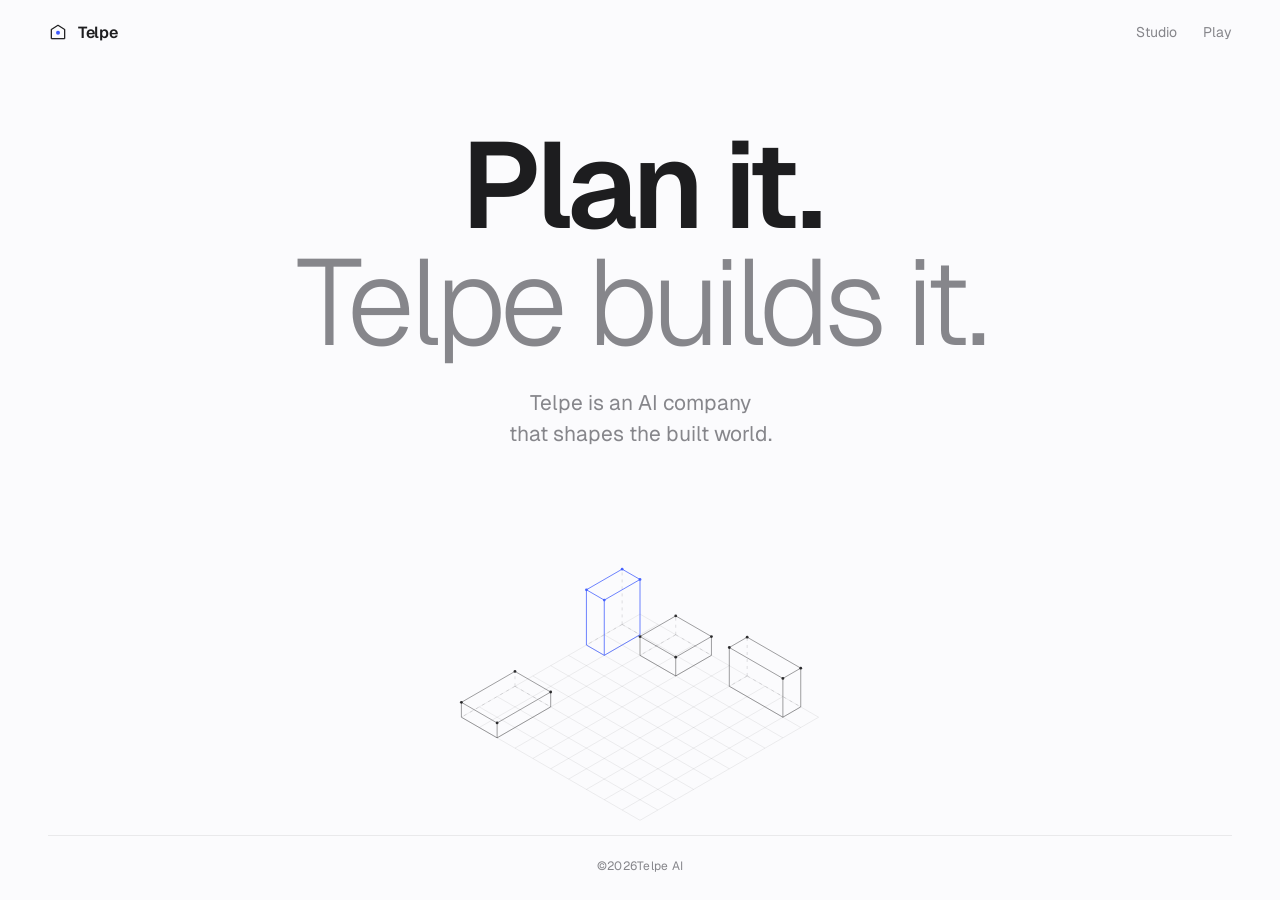
==== commit 342795f1: "Back to the original Telpe AI page at the root; the tracker and Telpe Tenders kept whole under proje" ====
--- a/index.html
+++ b/index.html
@@ -1,1854 +1,188 @@
 <!doctype html>
-<html lang="pt-BR">
+<html lang="en">
 <head>
 <meta charset="utf-8">
 <meta name="viewport" content="width=device-width, initial-scale=1, viewport-fit=cover">
-<title>Apuração 2026 · Segundo turno</title>
-<meta name="description" content="Apuração do segundo turno das eleições de 2026 com dados oficiais do TSE: presidente, estados, governadores, exterior e Curitiba em destaque. Atualização automática.">
+<title>Telpe AI</title>
+<meta name="description" content="Telpe is an AI company that shapes the built world.">
 <link rel="preconnect" href="https://fonts.googleapis.com">
 <link rel="preconnect" href="https://fonts.gstatic.com" crossorigin>
-<link rel="stylesheet" href="https://fonts.googleapis.com/css2?family=Geist:wght@300;400;500;600&family=Geist+Mono:wght@400;500&display=swap">
+<link rel="stylesheet" href="https://fonts.googleapis.com/css2?family=Geist:wght@300;400;500;600&display=swap">
 <style>
-/* Apuração 2026 — one product-page grammar: a headline, the race itself in large numerals,
-   then the plain facts band by band. Light and dark. Everything comes from the TSE's
-   official result files; before 17h (Brasília) the page waits, and says so. */
+/* Layout: one screen. Headline on top, and beneath it a living massing model — thin isometric
+   lines on drafting-paper grid, blocks rising from the ground, holding, dissolving, rising again.
+   Hidden edges dashed, the way a draughtsman would draw them. Brand top-left, one-line footer. */
 :root{
-  --bg:#fbfbfd;--bg-2:#f5f5f7;--card:#fff;--fg:#1d1d1f;--fg-2:#6e6e73;--line:rgba(29,29,31,.10);
-  --accent:#3d5afe;--accent-ink:#fff;--ok:#2e9e5b;--warn:#d9822b;
-  --c1:#d6383a;--c2:#2457d6;   /* the two candidates, by ballot number: 13 red, 22 blue (the convention readers know) */
-  --map-empty:#e8e8ec;
-  --inv-bg:#000;--inv-fg:#f5f5f7;--inv-fg-2:#86868b;
-  --font:"Geist",-apple-system,BlinkMacSystemFont,"Helvetica Neue",Arial,sans-serif;--mono:"Geist Mono",ui-monospace,SFMono-Regular,Menlo,monospace;--radius:28px;
+  --bg:#fbfbfd;
+  --fg:#1d1d1f;
+  --fg-2:#86868b;
+  --line:rgba(29,29,31,.08);
+  --accent:#3d5afe;
+  --ink:29,29,31;
+  --accent-rgb:61,90,254;
+  --font:"Geist",-apple-system,BlinkMacSystemFont,"Helvetica Neue",Arial,sans-serif;
 }
 @media (prefers-color-scheme:dark){
-  :root:not([data-theme="light"]){--bg:#000;--bg-2:#0c0c0e;--card:#161618;--fg:#f5f5f7;--fg-2:#8e8e93;--line:rgba(245,245,247,.12);--accent:#5b78ff;--c1:#ff6b6b;--c2:#6d95ff;--map-empty:#232326;--inv-bg:#1d1d1f;color-scheme:dark}
+  :root:not([data-theme="light"]){--bg:#000;--fg:#f5f5f7;--fg-2:#8e8e93;--line:rgba(245,245,247,.10);--accent:#5b78ff;--ink:245,245,247;--accent-rgb:91,120,255;color-scheme:dark}
 }
-:root[data-theme="dark"]{--bg:#000;--bg-2:#0c0c0e;--card:#161618;--fg:#f5f5f7;--fg-2:#8e8e93;--line:rgba(245,245,247,.12);--accent:#5b78ff;--c1:#ff6b6b;--c2:#6d95ff;--map-empty:#232326;--inv-bg:#1d1d1f;color-scheme:dark}
+:root[data-theme="dark"]{--bg:#000;--fg:#f5f5f7;--fg-2:#8e8e93;--line:rgba(245,245,247,.10);--accent:#5b78ff;--ink:245,245,247;--accent-rgb:91,120,255;color-scheme:dark}
 
 *{box-sizing:border-box}
-html{scroll-behavior:smooth}
-html,body{margin:0}
-body{background:var(--bg);color:var(--fg);font-family:var(--font);font-size:17px;line-height:1.5;-webkit-font-smoothing:antialiased;text-rendering:optimizeLegibility;overflow-x:hidden}
+html,body{margin:0;height:100%}
+body{
+  background:var(--bg);color:var(--fg);font-family:var(--font);
+  -webkit-font-smoothing:antialiased;text-rendering:optimizeLegibility;overflow-x:hidden;
+}
 a{color:inherit;text-decoration:none}
-button,input{font:inherit;color:inherit}
-:focus-visible{outline:2px solid var(--accent);outline-offset:3px;border-radius:8px}
-.wrap{width:min(1120px,100% - 40px);margin-inline:auto}
-h1,h2,h3{margin:0;text-wrap:balance;letter-spacing:-.03em;line-height:1.05;font-weight:600}
-p{margin:0}
-.eyebrow{font-family:var(--mono);font-size:12px;letter-spacing:.14em;text-transform:uppercase;color:var(--fg-2)}
-.num{font-variant-numeric:tabular-nums}
-.muted{color:var(--fg-2)}
+:focus-visible{outline:2px solid var(--accent);outline-offset:4px;border-radius:4px}
 
-/* Nav */
-.nav{position:sticky;top:env(safe-area-inset-top,0px);z-index:30;backdrop-filter:saturate(180%) blur(20px);-webkit-backdrop-filter:saturate(180%) blur(20px);background:color-mix(in srgb,var(--bg) 78%,transparent);border-bottom:1px solid var(--line)}
-.nav .wrap{display:flex;align-items:center;justify-content:space-between;height:52px;gap:16px}
-.brand{display:flex;align-items:center;gap:10px;font-weight:600;letter-spacing:-.02em;font-size:17px;white-space:nowrap}
+.page{min-height:100%;display:flex;flex-direction:column;padding-inline:clamp(20px,4vw,48px)}
+
+header{display:flex;align-items:center;justify-content:space-between;height:64px;padding-top:env(safe-area-inset-top,0px);flex:none}
+.hlinks{display:flex;gap:26px}
+.play{font-size:14px;color:var(--fg-2);display:inline-flex;align-items:center;gap:6px}
+.play:hover{color:var(--fg)}
+.brand{display:flex;align-items:center;gap:10px;font-weight:600;letter-spacing:-.02em;font-size:16px}
 .brand svg{width:20px;height:20px}
-.brand .sep{color:var(--fg-2);font-weight:400}
-.links{display:flex;gap:24px;font-size:14px;color:var(--fg-2)}
-.links a:hover{color:var(--fg)}
-@media (max-width:1100px){.links a.opt{display:none}}
-@media (max-width:760px){.links{display:none}}
-.status{display:inline-flex;align-items:center;gap:8px;font-size:13px;color:var(--fg-2);white-space:nowrap;font-variant-numeric:tabular-nums;min-width:0;flex:0 1 auto}
-.lang{display:inline-flex;gap:2px;margin-left:auto;font-family:var(--mono);font-size:11px;letter-spacing:.06em;flex:none}
-.lang button{border:0;background:none;color:var(--fg-2);padding:4px 7px;border-radius:7px;cursor:pointer;line-height:1}
-.lang button.on{color:var(--fg);background:var(--bg-2)}.lang button:hover{color:var(--fg)}
-.status #status-text{overflow:hidden;text-overflow:ellipsis;white-space:nowrap}
-.status .dot{flex:none}
-.status .dot{width:8px;height:8px;border-radius:50%;background:var(--fg-2)}
-.status.live .dot{background:var(--ok);box-shadow:0 0 0 0 rgba(46,158,91,.5);animation:pulse 2s infinite}
-.status.err .dot{background:var(--warn)}
-@keyframes pulse{0%{box-shadow:0 0 0 0 rgba(46,158,91,.45)}70%{box-shadow:0 0 0 8px rgba(46,158,91,0)}100%{box-shadow:0 0 0 0 rgba(46,158,91,0)}}
-@media (max-width:600px){.brand .sep,.brand .sub{display:none}}
 
-/* Hero */
-.hero{padding-block:clamp(48px,8vw,96px) clamp(32px,5vw,56px);text-align:center}
-.hero h1{font-size:clamp(40px,7vw,86px);margin-top:18px;letter-spacing:-.04em;line-height:.98}
-.hero h1 .soft{display:block;color:var(--fg-2);font-weight:300}
-.hero .lede{max-width:46ch;margin:22px auto 0;font-size:clamp(17px,1.9vw,20px);line-height:1.45;color:var(--fg-2)}
+main{flex:1;display:flex;flex-direction:column;align-items:center;text-align:center;padding-top:clamp(36px,7vh,96px)}
+h1{
+  margin:0;font-weight:600;letter-spacing:-.045em;line-height:.96;text-wrap:balance;
+  font-size:clamp(46px,9.5vw,124px);
+  opacity:0;transform:translateY(14px);animation:in 1.3s cubic-bezier(.2,.7,.2,1) .2s forwards;
+}
+h1 .soft{display:block;color:var(--fg-2);font-weight:300}
+.line{
+  margin:28px auto 0;max-width:34ch;color:var(--fg-2);font-size:clamp(17px,1.7vw,21px);line-height:1.45;text-wrap:balance;
+  opacity:0;animation:in 1.3s cubic-bezier(.2,.7,.2,1) .8s forwards;
+}
+@keyframes in{to{opacity:1;transform:none}}
 
-/* Race module */
-.race{background:var(--card);border:1px solid var(--line);border-radius:var(--radius);box-shadow:0 40px 100px -40px rgba(0,0,0,.35);padding:clamp(22px,3.5vw,40px);text-align:left}
-.race .top{display:grid;grid-template-columns:1fr auto 1fr;gap:16px;align-items:end}
-.cand{display:flex;gap:14px;align-items:center;min-width:0}
-.cand.b{flex-direction:row-reverse;text-align:right}
-.cand .pic{position:relative;width:64px;height:64px;border-radius:50%;background:var(--bg-2);border:1px solid var(--line);overflow:hidden;flex:none;display:grid;place-items:center;font-weight:600;color:var(--fg-2);font-size:20px}
-.cand .pic img{position:absolute;inset:0;width:100%;height:100%;object-fit:cover;display:block}
-.cand .who{min-width:0}
-.cand .n{font-family:var(--mono);font-size:12px;letter-spacing:.1em;color:var(--fg-2)}
-.cand .nm{font-size:clamp(20px,2.6vw,30px);font-weight:600;letter-spacing:-.025em;line-height:1.1;white-space:nowrap;overflow:hidden;text-overflow:ellipsis}
-.cand .pt{font-size:13px;color:var(--fg-2)}
-.race .vs{font-family:var(--mono);font-size:12px;letter-spacing:.14em;color:var(--fg-2);padding-bottom:8px}
-.race .pcts{display:flex;justify-content:space-between;align-items:baseline;margin-top:22px;gap:12px}
-.pct{font-size:clamp(44px,8vw,96px);font-weight:600;letter-spacing:-.05em;line-height:.95;font-variant-numeric:tabular-nums}
-.pct small{font-size:.45em;font-weight:400;color:var(--fg-2);letter-spacing:-.02em}
-.pct.a{color:var(--c1)}.pct.b{color:var(--c2)}
-.votes{font-size:14px;color:var(--fg-2);font-variant-numeric:tabular-nums}
-.pcts .side{display:flex;flex-direction:column;gap:6px}
-.pcts .side.b{align-items:flex-end;text-align:right}
-.bar{position:relative;height:14px;border-radius:999px;background:var(--bg-2);overflow:hidden;margin-top:18px;border:1px solid var(--line)}
-.bar i{position:absolute;top:0;bottom:0;transition:width .9s cubic-bezier(.2,.7,.2,1)}
-.bar .fa{left:0;background:var(--c1)}
-.bar .fb{right:0;background:var(--c2)}
-.bar .mid{position:absolute;left:50%;top:-3px;bottom:-3px;width:1px;background:var(--bg);opacity:.9}
-.flag{display:inline-flex;align-items:center;gap:8px;font-size:13px;font-weight:500;border-radius:999px;padding:5px 12px;border:1px solid var(--line);color:var(--fg-2)}
-.flag.win{background:var(--fg);color:var(--bg);border-color:var(--fg)}
-.flags{display:flex;gap:8px;flex-wrap:wrap;justify-content:space-between;margin-top:14px}
-.stats{display:grid;grid-template-columns:repeat(5,1fr);gap:14px;margin-top:26px;padding-top:22px;border-top:1px solid var(--line)}
-.stats div{min-width:0}
-.stats b{display:block;font-size:20px;letter-spacing:-.02em;font-weight:600;font-variant-numeric:tabular-nums}
-.stats span{font-size:12.5px;color:var(--fg-2);display:block}
-@media (max-width:760px){.stats{grid-template-columns:repeat(2,1fr)}.cand .pic{width:48px;height:48px;font-size:16px}.cand{gap:10px}.race .top{grid-template-columns:1fr auto 1fr;gap:8px}}
+.model{flex:1;width:min(1100px,100%);min-height:clamp(240px,38vh,460px);position:relative;margin-top:clamp(16px,3vh,40px)}
+.model canvas{position:absolute;inset:0;width:100%;height:100%;display:block}
 
+footer{flex:none;display:flex;justify-content:center;padding-block:22px calc(26px + env(safe-area-inset-bottom,0px));border-top:1px solid var(--line);font-size:12px;color:var(--fg-2);letter-spacing:.02em}
 
- /* March of the count */
-.march{position:relative;padding:clamp(18px,3vw,28px) clamp(18px,3vw,28px) clamp(14px,2vw,20px)}
-.march .hd{display:flex;justify-content:space-between;gap:10px 18px;flex-wrap:wrap;align-items:baseline;margin-bottom:12px}
-.march .hd .eyebrow{margin:0}
-.march .hd .meta{font-size:12.5px;color:var(--fg-2);font-variant-numeric:tabular-nums}
-.march svg{width:100%;height:auto;display:block}
-.march .ax{font-family:var(--mono);font-size:10.5px;fill:var(--fg-2)}
-.march .grid{stroke:var(--line);stroke-width:1;opacity:.7}
-.march .ln{fill:none;stroke-width:2.2;stroke-linejoin:round;stroke-linecap:round}
-.march .ln.a{stroke:var(--c1)}.march .ln.b{stroke:var(--c2)}
-.march .hair{stroke:var(--fg);stroke-width:1;opacity:0;pointer-events:none}
-.march .dot{stroke:var(--card);stroke-width:2}
-.march .legend{display:flex;gap:8px 18px;flex-wrap:wrap;font-size:12.5px;color:var(--fg-2);margin-top:10px}
-.march .tick{stroke:var(--fg-2);stroke-width:1;opacity:.6}
-.march .grid.base{stroke:var(--fg-2);opacity:.5}
-.march .fifty{stroke:var(--fg-2);stroke-width:1;stroke-dasharray:2 4;opacity:.6}
-.march .first{stroke:var(--fg-2);stroke-width:1;stroke-dasharray:3 3;opacity:.3}.march .ax.first{font-size:10px;paint-order:stroke;stroke:var(--card);stroke-width:3px;stroke-linejoin:round}
-.march .ln.now{stroke-width:2.8;filter:drop-shadow(0 2px 3px rgba(0,0,0,.18))}
-.march .lead{stroke:none;opacity:.13}.march .lead.a{fill:var(--c1)}.march .lead.b{fill:var(--c2)}
-.march .halo{stroke:none;opacity:.16}.march .halo.a{fill:var(--c1)}.march .halo.b{fill:var(--c2)}
-@keyframes pulse{0%,100%{opacity:.16;transform:scale(1)}50%{opacity:.05;transform:scale(1.6)}}.march .halo{transform-box:fill-box;transform-origin:center;animation:pulse 2.4s ease-in-out infinite}
-.march .ln.r1{stroke-width:1.6;opacity:.42}
-.march .ln.pj{stroke-width:1.6;stroke-dasharray:7 5;opacity:.85}
-.march .ln.mc{stroke-width:1.8;stroke-dasharray:2 4}
-.march .ax.end{font-size:11px;font-weight:600;paint-order:stroke;stroke:var(--card);stroke-width:3px;stroke-linejoin:round}.march .ax.end.a{fill:var(--c1)}.march .ax.end.b{fill:var(--c2)}
-.march .legend .sw{display:inline-block;width:16px;height:0;border-top:2.5px solid;border-radius:0;vertical-align:middle;margin-right:3px}
-.march .legend .sw.a{border-color:var(--c1)}.march .legend .sw.b{border-color:var(--c2);margin-right:7px}
-.march .legend .sw.r1{opacity:.45}.march .legend .sw.pj{border-top-style:dashed}.march .legend .sw.mc{border-top-style:dotted;border-top-width:3px}
-.march .legend .opts{display:inline-flex;gap:6px;align-items:center;margin-left:auto}
-.march .legend .opts button{border:1px solid var(--line);background:none;border-radius:999px;padding:3px 10px;font-size:12px;color:var(--fg-2);cursor:pointer}
-.march .legend .opts button.on{background:var(--fg);color:var(--bg);border-color:var(--fg)}
-.march .mcnote{font-size:12.5px;color:var(--fg-2);margin-top:10px;line-height:1.45}
-.march .tip .r3{display:grid;grid-template-columns:minmax(0,1fr) auto auto;gap:10px;font-size:12.5px;margin-top:3px;font-variant-numeric:tabular-nums}
-.march .tip .r3 .a{color:var(--c1);text-align:right;font-weight:600}.march .tip .r3 .b{color:var(--c2);text-align:right;font-weight:600}
-.march .tip .hd3{font-size:11px;color:var(--fg-2);margin-top:0}.march .tip .hd3 .a,.march .tip .hd3 .b{font-weight:500;white-space:nowrap}
-.march .tip{width:auto;min-width:230px;max-width:min(300px,86vw)}
-.bars{display:grid;gap:12px;margin-top:4px}
-.bars .row{display:grid;grid-template-columns:minmax(120px,.9fr) 1fr auto;gap:12px;align-items:center;font-size:14px}
-.bars .row .lab{white-space:nowrap;overflow:hidden;text-overflow:ellipsis}
-.bars .row .lab small{display:block;color:var(--fg-2);font-size:12px}
-.bars .track{height:14px;border-radius:999px;background:var(--bg-2);overflow:hidden;border:1px solid var(--line)}
-.bars .track i{display:block;height:100%;border-radius:999px;transition:width .9s cubic-bezier(.2,.7,.2,1)}
-.bars .val{font-weight:600;font-variant-numeric:tabular-nums;min-width:62px;text-align:right}
-.bars .val small{display:block;font-weight:400;color:var(--fg-2);font-size:11.5px}
-@media (max-width:480px){.bars .row{grid-template-columns:1fr auto;grid-template-areas:"lab val" "track track"}.bars .row .lab{grid-area:lab}.bars .row .val{grid-area:val}.bars .track{grid-area:track}}
-
- /* Projection */
-.proj{margin-top:16px;padding:clamp(20px,3vw,30px)}
-.proj .hd{display:flex;justify-content:space-between;gap:12px;flex-wrap:wrap;align-items:baseline}
-.proj .hd .eyebrow{margin:0}
-.proj .tier{font-size:13px;font-weight:500;border-radius:999px;padding:5px 12px;border:1px solid var(--line);color:var(--fg-2)}
-.proj .tier.strong{background:var(--fg);color:var(--bg);border-color:var(--fg)}
-.proj .row{display:grid;grid-template-columns:1fr auto 1fr;gap:12px;align-items:end;margin-top:14px}
-.proj .row .p{font-size:clamp(30px,4.6vw,52px);font-weight:600;letter-spacing:-.045em;line-height:1;font-variant-numeric:tabular-nums}
-.proj .row .p.a{color:var(--c1)}.proj .row .p.b{color:var(--c2);text-align:right}
-.proj .row .p small{font-size:.5em;font-weight:400;color:var(--fg-2);letter-spacing:-.02em}
-.proj .row .who{font-size:13px;color:var(--fg-2);margin-top:4px}
-.proj .row .who.r{text-align:right}
-.proj .row .lead{text-align:center;font-size:14px;color:var(--fg-2);padding-bottom:6px}
-.proj .row .lead b{display:block;font-size:17px;color:var(--fg);letter-spacing:-.02em}
-.proj .bar{height:10px;margin-top:12px}
-.proj .note{font-size:12.5px;color:var(--fg-2);margin-top:12px;max-width:none}
-@media (max-width:600px){.proj .row{grid-template-columns:1fr 1fr}.proj .row .lead{grid-column:1/-1;order:3;padding:8px 0 0}}
-
- /* First round beside the second */
-.strip{display:flex;justify-content:space-between;gap:10px 18px;flex-wrap:wrap;align-items:center;padding-bottom:16px;margin-bottom:18px;border-bottom:1px solid var(--line);font-size:13px;color:var(--fg-2)}
-.strip .eyebrow{margin:0}
-.strip b{color:var(--fg);font-variant-numeric:tabular-nums}
-.ref{font-size:12.5px;color:var(--fg-2);margin-top:4px;font-variant-numeric:tabular-nums}
-.ref b{color:var(--fg);font-weight:500}
-.others{font-size:12.5px;color:var(--fg-2);margin-top:10px}
-.seg{display:inline-flex;background:var(--bg-2);border-radius:999px;padding:3px;border:1px solid var(--line)}
-.seg button{border:0;background:none;padding:5px 12px;border-radius:999px;font-size:13px;color:var(--fg-2);cursor:pointer}
-.seg button.on{background:var(--fg);color:var(--bg)}
-.seg[hidden]{display:none}
-.maphd{display:flex;justify-content:space-between;align-items:center;gap:10px;flex-wrap:wrap;margin-bottom:12px}
-.uf .s2{font-size:11.5px;color:var(--fg-2);margin-top:3px;font-variant-numeric:tabular-nums}
-.poll{display:grid;grid-template-columns:1fr auto 1fr;gap:12px;align-items:end;margin-top:14px}
-.poll .who{font-size:13px;color:var(--fg-2);margin-top:4px}
-.poll .who.r{text-align:right}
-.poll .lead{text-align:center;font-size:14px;color:var(--fg-2);padding-bottom:6px}
-.poll .lead b{display:block;font-size:17px;color:var(--fg);letter-spacing:-.02em}
-@media (max-width:600px){.poll{grid-template-columns:1fr 1fr}.poll .lead{grid-column:1/-1;order:3;padding:8px 0 0}}
-
-/* Waiting state */
-.wait{text-align:center;padding:clamp(28px,4vw,44px) 0 8px}
-.wait .big{font-size:clamp(34px,5vw,56px);font-weight:600;letter-spacing:-.04em;line-height:1;font-variant-numeric:tabular-nums}
-.wait p{color:var(--fg-2);margin-top:12px;max-width:52ch;margin-inline:auto}
-.wait .eyebrow{max-width:none;margin-top:0}
-.recap{margin-top:26px;padding-top:22px;border-top:1px solid var(--line)}
-.recap .eyebrow{margin-bottom:12px;text-align:center}
-
-/* Bands */
-.band{padding-block:clamp(56px,8vw,112px)}
-.band.grey{background:var(--bg-2)}
-.band.inv{background:var(--inv-bg);color:var(--inv-fg)}
-.band.inv .eyebrow,.band.inv .muted{color:var(--inv-fg-2)}
-.h2{font-size:clamp(30px,4.4vw,54px);max-width:24ch}
-.band .eyebrow{margin-bottom:18px}
-.sub{color:var(--fg-2);margin-top:12px;max-width:60ch;font-size:16px}
-
-/* Spotlight (Curitiba) */
-.spot{display:grid;grid-template-columns:1.25fr .75fr;gap:16px;margin-top:clamp(28px,4vw,44px)}
-@media (max-width:860px){.spot{grid-template-columns:1fr}}
-.card{background:var(--card);border:1px solid var(--line);border-radius:var(--radius);padding:clamp(20px,3vw,32px);min-width:0}
-.card .ttl{display:flex;justify-content:space-between;align-items:baseline;gap:12px;flex-wrap:wrap}
-.card h3{font-size:clamp(22px,2.6vw,32px);letter-spacing:-.03em}
-.card .meta{font-size:13px;color:var(--fg-2);font-variant-numeric:tabular-nums}
-.mini{margin-top:18px}
-.mini .row{display:flex;justify-content:space-between;align-items:baseline;gap:12px}
-.mini .row b{font-size:clamp(28px,4vw,44px);font-weight:600;letter-spacing:-.04em;line-height:1;font-variant-numeric:tabular-nums}
-.mini .row b.a{color:var(--c1)}.mini .row b.b{color:var(--c2)}
-.mini .row span{font-size:13px;color:var(--fg-2)}
-.mini .names{display:flex;justify-content:space-between;gap:12px;font-size:14px;margin-top:6px}
-.mini .names .r{text-align:right}
-.mini .bar{height:10px;margin-top:12px}
-.mini .foot{display:flex;justify-content:space-between;gap:12px;font-size:12.5px;color:var(--fg-2);margin-top:12px;font-variant-numeric:tabular-nums}
-.mini .foot2{font-size:12.5px;color:var(--fg-2);margin-top:6px;font-variant-numeric:tabular-nums}
-.card.empty{display:grid;place-items:center;color:var(--fg-2);font-size:15px;text-align:center;min-height:180px}
-
-/* UF grid */
-.ufs{display:grid;grid-template-columns:repeat(4,1fr);gap:12px;margin-top:clamp(28px,4vw,44px)}
-@media (max-width:1000px){.ufs{grid-template-columns:repeat(3,1fr)}}
-@media (max-width:700px){.ufs{grid-template-columns:repeat(2,1fr)}}
-@media (max-width:340px){.ufs{grid-template-columns:1fr}}
-.uf{background:var(--card);border:1px solid var(--line);border-radius:18px;padding:16px 18px;min-width:0}
-.uf .k{display:flex;justify-content:space-between;gap:8px;align-items:baseline}
-.uf .k b{font-size:15px;font-weight:600;letter-spacing:-.01em;white-space:nowrap;overflow:hidden;text-overflow:ellipsis}
-.uf .k span{font-family:var(--mono);font-size:11px;color:var(--fg-2);white-space:nowrap}
-.uf .p{display:flex;justify-content:space-between;align-items:baseline;margin-top:10px;font-variant-numeric:tabular-nums}
-.uf .p b{font-size:22px;font-weight:600;letter-spacing:-.03em;line-height:1}
-.uf .p b.a{color:var(--c1)}.uf .p b.b{color:var(--c2)}
-.uf .p.lead-a b.b,.uf .p.lead-b b.a{opacity:.55}
-.uf .bar{height:7px;margin-top:10px;border:0}
-.uf .s{font-size:11.5px;color:var(--fg-2);margin-top:8px;font-variant-numeric:tabular-nums}
-.uf.region{grid-column:1/-1;background:none;border:0;padding:14px 0 0;font-family:var(--mono);font-size:11px;letter-spacing:.14em;text-transform:uppercase;color:var(--fg-2)}
-.uf.ext{border-color:var(--fg)}
-.legend{display:flex;gap:18px;flex-wrap:wrap;font-size:13px;color:var(--fg-2);margin-top:18px}
-.legend i{display:inline-block;width:10px;height:10px;border-radius:50%;margin-right:6px;vertical-align:middle}
-
-/* Cities (exterior) table */
-.tbl{width:100%;border-collapse:collapse;margin-top:clamp(24px,3vw,36px);font-size:14.5px}
-.tbl th{text-align:left;font-family:var(--mono);font-size:11px;letter-spacing:.12em;text-transform:uppercase;color:var(--inv-fg-2);font-weight:500;padding:10px 10px;border-bottom:1px solid rgba(255,255,255,.14)}
-.tbl td{padding:12px 10px;border-bottom:1px solid rgba(255,255,255,.08);vertical-align:middle;font-variant-numeric:tabular-nums}
-.tbl td.r,.tbl th.r{text-align:right}
-.tbl td.city{font-weight:500}
-.tbl tr.hi td{background:rgba(255,255,255,.06)}
-.tbl .star{color:var(--accent);margin-left:6px;font-size:12px}
-.tbl .b{display:inline-block;width:120px;height:6px;border-radius:999px;background:rgba(255,255,255,.12);position:relative;overflow:hidden;vertical-align:middle}
-.tbl .b i{position:absolute;top:0;bottom:0;left:0;background:var(--c1)}
-.tbl .b i.two{left:auto;right:0;background:var(--c2)}
-@media (max-width:700px){.tbl .hide{display:none}.tbl .b{width:72px}}
-.tbl-note{font-size:13px;color:var(--inv-fg-2);margin-top:14px}
-.filter{margin-top:22px;display:flex;gap:10px;flex-wrap:wrap;align-items:center}
-.filter input{border:1px solid rgba(255,255,255,.18);background:rgba(255,255,255,.06);color:var(--inv-fg);border-radius:999px;padding:10px 16px;font-size:15px;width:min(360px,100%)}
-.filter input::placeholder{color:var(--inv-fg-2)}
-.band.inv .seg{background:rgba(255,255,255,.06);border-color:rgba(255,255,255,.18)}
-.band.inv .seg button{color:var(--inv-fg-2)}
-.band.inv .seg button.on{background:var(--inv-fg);color:var(--inv-bg)}
-.tbl tr.go{cursor:pointer}
-.tbl tr.go:hover td{background:rgba(255,255,255,.04)}
-.tbl td .sub{display:block;font-size:11.5px;color:var(--inv-fg-2);font-weight:400;margin-top:2px}
-
-/* Governors */
-.govs{display:grid;grid-template-columns:repeat(3,1fr);gap:14px;margin-top:clamp(28px,4vw,44px)}
-@media (max-width:900px){.govs{grid-template-columns:repeat(2,1fr)}}
-@media (max-width:600px){.govs{grid-template-columns:1fr}}
-.gov .card{height:100%}
-.gov .nm{font-weight:600;letter-spacing:-.01em}
-.gov .pt{color:var(--fg-2);font-size:13px}
-
-/* Search another city */
-.find{display:grid;grid-template-columns:1fr auto;gap:10px;margin-top:22px;max-width:560px}
-.find input{border:1px solid var(--line);border-radius:999px;padding:12px 18px;background:var(--card);font-size:15px;width:100%}
-.find button{border:0;background:var(--fg);color:var(--bg);border-radius:999px;padding:12px 18px;font-size:14.5px;cursor:pointer;font-weight:500}
-.found{margin-top:16px;max-width:560px}
-
- /* Map + log */
-.duo{display:grid;grid-template-columns:1.3fr .9fr;gap:16px;margin-top:clamp(28px,4vw,44px);align-items:stretch}
-@media (max-width:900px){.duo{grid-template-columns:1fr}}
-.map{position:relative}
-.map svg{width:100%;height:auto;display:block}
-.map path.uf{stroke:var(--card);stroke-width:1.1;stroke-linejoin:round;transition:fill .8s;cursor:pointer}
-.map path.uf:hover,.map path.uf.on{stroke:var(--fg);stroke-width:1.8}
-.map text.lbl{font-family:var(--mono);font-size:11px;fill:var(--fg);pointer-events:none;opacity:.75;text-anchor:middle}
-.map .mark circle{fill:var(--fg);stroke:var(--card);stroke-width:2}
-.map .mark text{font-family:var(--font);font-size:12px;font-weight:600;fill:var(--fg);paint-order:stroke;stroke:var(--card);stroke-width:3px;stroke-linejoin:round}
-.map .inset rect{stroke:var(--line);stroke-width:1}
-.map .inset text{font-family:var(--mono);font-size:10px;fill:var(--fg-2);text-anchor:middle}
-.map .legend{display:flex;gap:10px 22px;flex-wrap:wrap;font-size:12.5px;color:var(--fg-2);margin-top:14px;align-items:center}
-.map .legend .g{display:inline-block;width:72px;height:8px;border-radius:999px;vertical-align:middle;margin-right:8px}
-.map .legend .e{display:inline-block;width:12px;height:12px;border-radius:3px;background:var(--map-empty);vertical-align:middle;margin-right:8px}
-.map .src{font-size:11.5px;color:var(--fg-2);margin-top:8px}
-@media (max-width:600px){.map text.lbl{display:none}}
-.tip{position:absolute;z-index:5;background:var(--card);border:1px solid var(--line);border-radius:16px;padding:12px 14px;box-shadow:0 24px 60px -24px rgba(0,0,0,.45);width:250px;pointer-events:none;display:none;font-size:13px}
-.tip b.t{display:block;font-size:15px;letter-spacing:-.01em;margin-bottom:8px}
-.tip .r{display:grid;grid-template-columns:10px 1fr auto auto;gap:8px;align-items:center;margin-top:5px;font-variant-numeric:tabular-nums}
-.tip .r i{width:10px;height:10px;border-radius:50%;display:inline-block}
-.tip .r .v{color:var(--fg-2)}
-.tip .r span:nth-child(2){white-space:nowrap;overflow:hidden;text-overflow:ellipsis}
-.tip .r .p{font-weight:600}
-.tip .bb{height:4px;border-radius:999px;background:var(--bg-2);position:relative;overflow:hidden;margin-top:3px}
-.tip .bb i{position:absolute;left:0;top:0;bottom:0;border-radius:999px}
-.tip .s{font-size:12px;color:var(--fg-2);margin-top:9px}
-.tiles{display:grid;grid-template-columns:repeat(6,1fr);gap:5px}
-.tile{aspect-ratio:1;border-radius:8px;display:grid;place-items:center;font-family:var(--mono);font-size:12px;color:var(--fg);cursor:pointer;transition:background .8s}
-.tile:hover{outline:2px solid var(--fg)}
-.log{display:flex;flex-direction:column;padding:0;overflow:hidden;min-height:360px}
-.log .hd{display:flex;justify-content:space-between;align-items:center;gap:10px;padding:18px 22px 14px;border-bottom:1px solid var(--line)}
-.log .hd h3{font-size:18px;letter-spacing:-.02em}
-.log .hd span{font-size:12.5px;color:var(--fg-2);font-variant-numeric:tabular-nums}
-.log ol{list-style:none;margin:0;padding:6px 0;overflow:auto;flex:1;min-height:0;max-height:720px}
-.log li{display:grid;grid-template-columns:44px 1fr;gap:12px;padding:9px 22px;font-size:13.5px;line-height:1.4;border-bottom:1px solid var(--line)}
-.log li:last-child{border-bottom:0}
-.log li time{font-family:var(--mono);font-size:12px;color:var(--fg-2);padding-top:2px}
-.log li.quiet,.log li.quiet time{color:var(--fg-2)}
-.log li.err{color:var(--warn)}
-.log li.big{font-weight:600;background:var(--bg-2)}
-.log li .d{display:block;font-size:12.5px;color:var(--fg-2);margin-top:2px;font-weight:400}
-.log .empty{padding:22px;color:var(--fg-2);font-size:14px}
-@media (max-width:900px){.log ol{max-height:380px}.log{min-height:0}}
-/* Chatbot: a conversation over the same data, answers as compact tables */
-.chat{padding:0;overflow:hidden;display:flex;flex-direction:column;max-height:min(80vh,900px);margin-top:clamp(24px,3vw,36px)}
-.chat-log{position:relative;flex:1;overflow:auto;padding:clamp(16px,2.5vw,28px);display:flex;flex-direction:column;gap:14px;min-height:340px;overscroll-behavior:contain}
-.msg{max-width:min(100%,720px);border-radius:18px;padding:12px 16px;font-size:14.5px;line-height:1.5}
-.msg.user{align-self:flex-end;background:var(--fg);color:var(--bg);border-bottom-right-radius:6px}
-.msg.bot{align-self:stretch;max-width:100%;background:var(--bg-2);border-bottom-left-radius:6px}
-.msg .mt{font-family:var(--mono);font-size:11px;letter-spacing:.12em;text-transform:uppercase;color:var(--fg-2);margin-bottom:6px}
-.msg .mx{margin:0 0 8px}.msg .mx:last-child{margin-bottom:0}.msg .mx b{font-weight:600}.msg .mn{margin:8px 0 0;font-size:12.5px;color:var(--fg-2)}.msg .mf{margin:10px 0 0;font-size:12.5px;color:var(--fg-2);font-variant-numeric:tabular-nums}
-.typing{display:inline-flex;gap:4px;padding:6px 2px}.typing i{width:6px;height:6px;border-radius:50%;background:var(--fg-2);animation:blink 1.2s infinite}.typing i:nth-child(2){animation-delay:.2s}.typing i:nth-child(3){animation-delay:.4s}@keyframes blink{0%,80%,100%{opacity:.25}40%{opacity:1}}
-.ct-wrap{overflow:auto;-webkit-overflow-scrolling:touch;margin-top:4px}
-.ct{width:100%;border-collapse:collapse;font-size:13.5px;font-variant-numeric:tabular-nums}
-.ct th{text-align:left;font-family:var(--mono);font-size:10.5px;letter-spacing:.1em;text-transform:uppercase;color:var(--fg-2);font-weight:500;padding:8px 8px;border-bottom:1px solid var(--line);white-space:nowrap}
-.ct td{padding:8px 8px;border-bottom:1px solid var(--line);vertical-align:top}
-.ct tr:last-child td{border-bottom:0}
-.ct .r{text-align:right;white-space:nowrap}.ct .mu{color:var(--fg-2);font-weight:400}.ct th.a{color:var(--c1)}.ct th.b{color:var(--c2)}
-.ct tr.el td{background:rgba(46,158,91,.10)}
-.ct .cd{display:inline-block;width:8px;height:8px;border-radius:50%;margin-right:7px;vertical-align:middle}.ct .cd.a{background:var(--c1)}.ct .cd.b{background:var(--c2)}
-.ct .up{color:var(--ok)}.ct .dn{color:var(--warn)}
-.ct .pill{font-size:11px;border:1px solid var(--ok);color:var(--ok);border-radius:999px;padding:1px 7px;margin-left:6px;vertical-align:middle}
-.chips{display:flex;gap:8px;flex-wrap:wrap;padding:0 clamp(16px,2.5vw,28px) 12px}
-.chip{border:1px solid var(--line);background:var(--card);border-radius:999px;padding:6px 12px;font-size:13px;color:var(--fg-2);cursor:pointer;text-align:left}
-.chip:hover{border-color:var(--fg);color:var(--fg)}
-.chat-in{display:flex;gap:10px;padding:12px clamp(16px,2.5vw,28px) clamp(16px,2.5vw,24px);border-top:1px solid var(--line)}
-.chat-in input{flex:1;border:1px solid var(--line);background:var(--bg);border-radius:999px;padding:12px 18px;font-size:15px;min-width:0}
-.chat-in button{border:0;background:var(--fg);color:var(--bg);border-radius:999px;padding:12px 18px;font-weight:500;cursor:pointer;white-space:nowrap}
-.chat-note{font-size:12.5px;color:var(--fg-2);margin-top:12px}
-.sm-only{display:none}
-
-/* Phone-specific layout, last so it wins */
-@media (max-width:480px){
-  .race .top{grid-template-columns:1fr 1fr;gap:12px;align-items:start}
-  .cand,.cand.b{flex-direction:column;align-items:flex-start;gap:8px}
-  .cand.b{align-items:flex-end;text-align:right}
-  .cand .nm{white-space:normal;font-size:19px;line-height:1.12}
-  .race .vs{display:none}
-  .pct{font-size:clamp(40px,12vw,52px)}
-  .flags{justify-content:center}
-  .flag.ph{display:none}
-  .stats{grid-template-columns:1fr 1fr;gap:12px}
-  .stats div:first-child{grid-column:1/-1}
-  .strip{flex-direction:column;align-items:flex-start;gap:4px;font-size:12.5px}
-  .strip .eyebrow{font-size:11px;letter-spacing:.1em}
-  .sm-hide{display:none}
-  .ref{font-size:12px}
-  .poll{align-items:start}
-  .hero h1{font-size:clamp(38px,11vw,56px)}
-  .chat-log{padding:14px 12px}.msg{padding:10px 12px;font-size:14px}.ct{font-size:12px}.ct th,.ct td{padding:6px 5px}.ct .cd{margin-right:4px}.ct .ph-hide{display:none}.sm-only{display:inline}.chips{padding:0 12px 10px}.chat-in{padding:10px 12px 14px;gap:8px}.chat-in input{padding:10px 14px;font-size:14px}.chat-in button{padding:10px 14px}
-}
-.flag.ph{visibility:hidden}
-footer{border-top:1px solid var(--line);padding-block:28px calc(44px + env(safe-area-inset-bottom,0px));color:var(--fg-2);font-size:13px}
-footer .wrap{display:flex;justify-content:space-between;gap:14px 28px;flex-wrap:wrap}
-footer nav{display:flex;gap:22px;flex-wrap:wrap}
-.toast{position:fixed;left:50%;bottom:22px;transform:translateX(-50%);background:var(--fg);color:var(--bg);font-size:13.5px;padding:10px 16px;border-radius:999px;box-shadow:0 20px 50px -20px rgba(0,0,0,.5);opacity:0;pointer-events:none;transition:opacity .3s;z-index:40;max-width:min(92vw,520px);text-align:center}
-.toast.on{opacity:1}
-@media (prefers-reduced-motion:reduce){.bar i{transition:none}.status.live .dot{animation:none}}
+@media (prefers-reduced-motion:reduce){h1,.line{animation:none;opacity:1;transform:none}}
 </style>
 </head>
 <body>
+<div class="page">
+  <header>
+    <a class="brand" href="#" aria-label="Telpe AI">
+      <svg viewBox="0 0 24 24" fill="none" aria-hidden="true"><path d="M4 20V9l8-5 8 5v11" stroke="currentColor" stroke-width="1.5" stroke-linejoin="round"/><path d="M4 20h16" stroke="currentColor" stroke-width="1.5"/><circle cx="12" cy="13" r="2.4" fill="var(--accent)"/></svg>
+      Telpe
+    </a>
+    <nav class="hlinks" aria-label="Pages">
+      <a class="play" href="studio.html">Studio</a>
+      <a class="play" href="game.html">Play</a>
+    </nav>
+  </header>
 
-<header class="nav">
-  <div class="wrap">
-    <a class="brand" href="#top" aria-label="Telpe · Apuração 2026">
-      <svg viewBox="0 0 24 24" fill="none" aria-hidden="true"><path d="M4 20V9l8-5 8 5v11" stroke="currentColor" stroke-width="1.5" stroke-linejoin="round"/><path d="M4 20h16" stroke="currentColor" stroke-width="1.5"/><circle cx="12" cy="13" r="2.4" fill="var(--accent)"/></svg>
-      <span>Telpe <span class="sep">/</span> <span class="sub">Apuração 2026</span></span>
-    </a>
-    <nav class="links" aria-label="Seções">
-      <a href="#presidente">Presidente</a>
-      <a href="#mapa">Mapa</a>
-      <a href="#curitiba">Curitiba</a>
-      <a href="#caibi">Caibi</a>
-      <a href="#estados" class="opt">Estados</a>
-      <a href="#exterior" class="opt">Exterior</a>
-      <a href="#governadores" class="opt">Governadores</a>
-      <a href="#chatbot">Chatbot</a>
-    </nav>
-    <div class="lang" id="lang" aria-label="Idioma"><button type="button" data-lang="pt">PT</button><button type="button" data-lang="en">EN</button><button type="button" data-lang="es">ES</button></div>
-    <div class="status" id="status" aria-live="polite"><span class="dot"></span><span id="status-text">Conectando ao TSE…</span></div>
-  </div>
-</header>
+  <main>
+    <h1>Plan it.<span class="soft">Telpe builds it.</span></h1>
+    <p class="line">Telpe is an AI company that shapes the built world.</p>
+    <div class="model"><canvas id="iso" aria-hidden="true"></canvas></div>
+  </main>
 
-<main id="top">
-  <section class="hero" id="presidente">
-    <div class="wrap">
-      <p class="eyebrow">Eleições 2026 · 2º turno<span class="sm-hide"> · 25 de outubro</span></p>
-      <h1 id="headline">Presidente da República<span class="soft" id="subline">Apuração oficial, ao vivo.</span></h1>
-      <p class="lede" id="lede">Dados do Tribunal Superior Eleitoral, lidos direto da fonte e atualizados a cada minuto. Este site não é oficial; os números são.</p>
-      <div class="race march" id="march" style="margin-top:clamp(32px,5vw,56px)" hidden></div>
-      <div class="race" id="race" style="margin-top:16px">
-        <div class="wait" id="wait">
-          <p class="eyebrow">Urnas fecham às 17h · horário de Brasília</p>
-          <div class="big num countdown">—</div>
-          <p>A totalização começa às 17h e aparece aqui automaticamente. Os votos do exterior entram na mesma hora que os do Brasil — o TSE não divulga nenhuma parcial antes do fim da votação.</p>
-          <div class="recap" id="recap" hidden></div>
-        </div>
-        <div id="race-body" hidden></div>
-      </div>
-      <div class="race proj" id="proj" hidden></div>
-    </div>
-  </section>
+  <footer>© <span id="year">2026</span> Telpe AI</footer>
+</div>
 
-  <section class="band grey" id="mapa">
-    <div class="wrap">
-      <p class="eyebrow">O país</p>
-      <h2 class="h2">Estado a estado, à medida que chega.</h2>
-      <p class="sub">Cada unidade recebe a cor de quem lidera nela; quanto maior a vantagem, mais escura. Ao lado, o registro de cada lote de dados recebido do TSE, minuto a minuto.</p>
-      <div class="duo">
-        <div class="card map" id="map"><div class="empty-state muted" style="font-size:15px">Carregando o mapa…</div></div>
-        <div class="card log" id="log"><div class="hd"><h3>Chegada dos dados</h3><span id="log-meta">hora local</span></div><ol id="log-list"><li class="empty">Nada recebido ainda.</li></ol></div>
-      </div>
-    </div>
-  </section>
-
-  <section class="band" id="curitiba">
-    <div class="wrap">
-      <p class="eyebrow">Destaques</p>
-      <h2 class="h2">Curitiba e Caibi, seção por seção.</h2>
-      <p class="sub">A capital paranaense e o município catarinense em primeiro plano, cada um com o seu estado ao lado. Mesmos arquivos oficiais, mesmo ritmo de atualização.</p>
-      <div class="spot">
-        <div class="card" id="spot-city-0"><div class="empty-state muted" style="font-size:15px">Aguardando a apuração em Curitiba.</div></div>
-        <div class="card" id="spot-uf-0"><div class="empty-state muted" style="font-size:15px">Aguardando a apuração no Paraná.</div></div>
-      </div>
-      <div class="spot" id="caibi" style="margin-top:16px">
-        <div class="card" id="spot-city-1"><div class="empty-state muted" style="font-size:15px">Aguardando a apuração em Caibi.</div></div>
-        <div class="card" id="spot-uf-1"><div class="empty-state muted" style="font-size:15px">Aguardando a apuração em Santa Catarina.</div></div>
-      </div>
-      <p class="eyebrow" style="margin-top:36px">Outra cidade</p>
-      <form class="find" id="find"><input id="find-q" list="muns" placeholder="Digite uma cidade, ex. Londrina" autocomplete="off" aria-label="Cidade"><button type="submit">Ver</button></form>
-      <datalist id="muns"></datalist>
-      <div class="found" id="found"></div>
-    </div>
-  </section>
-
-  <section class="band grey" id="estados">
-    <div class="wrap">
-      <p class="eyebrow">Por estado</p>
-      <h2 class="h2">Vinte e sete unidades, e o exterior.</h2>
-      <div class="legend" id="legend"></div>
-      <div class="ufs" id="ufs"></div>
-    </div>
-  </section>
-
-  <section class="band inv" id="exterior">
-    <div class="wrap">
-      <p class="eyebrow">Exterior</p>
-      <h2 class="h2">País por país, cidade por cidade.</h2>
-      <p class="sub muted">Por país, com cada cidade que tem seção eleitoral no exterior a um clique. Irlanda e Dublin marcadas com ★.</p>
-      <div class="filter"><div class="seg" id="ext-seg"><button type="button" data-mode="country" class="on">Por país</button><button type="button" data-mode="city">Por cidade</button></div><input id="city-filter" placeholder="Filtrar por país ou cidade" aria-label="Filtrar por país ou cidade"></div>
-      <div id="cities"><p class="tbl-note" id="cities-note">Aguardando a totalização do exterior.</p></div>
-    </div>
-  </section>
-
-  <section class="band" id="governadores">
-    <div class="wrap">
-      <p class="eyebrow">Governadores</p>
-      <h2 class="h2">Os estados que decidem hoje.</h2>
-      <div class="govs" id="govs"><div class="card empty">Lendo a lista de disputas do TSE…</div></div>
-    </div>
-  </section>
-
-  <section class="band" id="chatbot">
-    <div class="wrap">
-      <p class="eyebrow">Chatbot</p>
-      <h2 class="h2">Pergunte aos dados.</h2>
-      <p class="sub muted">Uma conversa sobre a apuração, com os dados oficiais do TSE que esta página já carregou: quem lidera e por quanto, como o apurado se compara com o Datafolha, com o Monte Carlo e com o 1º turno, estados, cidades, exterior, quanto falta. Leitura curta primeiro, tabela por trás. Sem servidor — tudo acontece no seu navegador.</p>
-      <div class="chat card">
-        <div class="chat-log" id="chat-log" aria-live="polite"></div>
-        <div class="chips" id="chat-chips"></div>
-        <form class="chat-in" id="chat-form" autocomplete="off"><input id="chat-q" placeholder="Ex.: resultado no Paraná · onde Lula lidera · Dublin · como estava às 18h" aria-label="Pergunta" autocomplete="off" enterkeyhint="send"><button type="submit">Perguntar</button></form>
-      </div>
-      <p class="chat-note">Leitor de perguntas por regras (não é um modelo de linguagem): entende lugar, candidato, turno, métrica e hora. Cidades ainda não carregadas são lidas no TSE na hora.</p>
-    </div>
-  </section>
-</main>
-
-<footer>
-  <div class="wrap">
-    <span>Fonte: TSE · resultados.tse.jus.br · atualização automática · Este site não é oficial · © <span id="year">2026</span> Telpe AI</span>
-    <nav aria-label="Rodapé"><a href="#presidente">Presidente</a><a href="#estados">Estados</a><a href="#exterior">Exterior</a><a href="#chatbot">Chatbot</a><a href="https://resultados.tse.jus.br" rel="noopener" target="_blank">Site do TSE ↗</a></nav>
-  </div>
-</footer>
-<div class="toast" id="toast" role="status"></div>
-
-<script src="assets/br-uf.js"></script>
 <script>
 (function(){
-'use strict';
-document.getElementById('year').textContent=new Date().getFullYear();
+  document.getElementById('year').textContent=new Date().getFullYear();
 
-/* ---------- configuration ---------- */
-const qs=new URLSearchParams(location.search);
-const BASE=(qs.get('src')||'https://resultados.tse.jus.br/oficial').replace(/\/$/,'');   // ?src= for a local mirror
-/* ---------- Idioma: PT (fonte) · EN · ES ----------
-   The page is written in Portuguese; English and Spanish are applied on the rendered text itself (every text node and
-   placeholder, static or re-rendered), phrase by phrase, longest phrase first. The chatbot keeps Portuguese: it is a
-   Portuguese rule-based reader. Numbers follow the language's locale. */
-const LANGS={pt:'pt-BR',en:'en-US',es:'es-ES'};
-let LANG=(qs.get('lang')||(()=>{try{return localStorage.getItem('apuracao-lang');}catch(_){return null;}})()||'pt').toLowerCase();if(!LANGS[LANG])LANG='pt';
-let LOCALE=LANGS[LANG];document.documentElement.lang=LOCALE;
-const I18N={
-  // header / nav / status
-  'Apuração 2026':['Count 2026','Escrutinio 2026'],'Presidente':['President','Presidente'],'Mapa':['Map','Mapa'],'Estados':['States','Estados'],'Exterior':['Abroad','Exterior'],'Governadores':['Governors','Gobernadores'],
-  'Conectando ao TSE…':['Connecting to the TSE…','Conectando con el TSE…'],'Aguardando a publicação dos arquivos do TSE':['Waiting for the TSE to publish its files','Esperando la publicación de los archivos del TSE'],
-  'Aguardando as 17h de Brasília':['Waiting for 5 pm Brasília time','Esperando las 17h de Brasilia'],'nova tentativa em 30 s':['retrying in 30 s','nuevo intento en 30 s'],'Ao vivo':['Live','En vivo'],
-  'Sem resposta do TSE (rede ou CORS)':['No answer from the TSE (network or CORS)','Sin respuesta del TSE (red o CORS)'],'TSE respondeu':['TSE answered','El TSE respondió'],
-  // hero
-  'Eleições 2026 · 2º turno':['2026 elections · runoff','Elecciones 2026 · segunda vuelta'],'25 de outubro':['25 October','25 de octubre'],'Presidente da República':['President of the Republic','Presidente de la República'],
-  'Apuração oficial, ao vivo.':['Official count, live.','Escrutinio oficial, en vivo.'],'Totalização concluída.':['Count complete.','Totalización concluida.'],'Hoje, o 2º turno. Por enquanto, o 1º.':['Tonight, the runoff. For now, the first round.','Hoy, la segunda vuelta. Por ahora, la primera.'],
-  'Dados do Tribunal Superior Eleitoral, lidos direto da fonte e atualizados a cada minuto. Este site não é oficial; os números são.':['Data from the Superior Electoral Court (TSE), read straight from the source and refreshed every minute. This site is not official; the numbers are.','Datos del Tribunal Superior Electoral (TSE), leídos directamente de la fuente y actualizados cada minuto. Este sitio no es oficial; los números sí.'],
-  'Enquanto as urnas não fecham, os números são os do 1º turno, lidos do TSE. A partir das 17h (Brasília) a apuração de hoje entra ao vivo, lado a lado com o 1º turno.':['Until the polls close, the numbers are the first round\'s, read from the TSE. From 5 pm (Brasília) tonight\'s count goes live, side by side with the first round.','Mientras las urnas no cierren, los números son los de la primera vuelta, leídos del TSE. A partir de las 17h (Brasilia) el escrutinio de hoy entra en vivo, junto a la primera vuelta.'],
-  'das seções totalizadas · atualizado às':['of polling sections counted · updated at','de las mesas totalizadas · actualizado a las'],'1º turno ao lado, para comparar. Dados do TSE; este site não é oficial.':['First round alongside, to compare. TSE data; this site is not official.','Primera vuelta al lado, para comparar. Datos del TSE; este sitio no es oficial.'],
-  'Urnas fecham às 17h · horário de Brasília':['Polls close at 5 pm · Brasília time','Las urnas cierran a las 17h · hora de Brasilia'],'Urnas fecham às 17h':['Polls close at 5 pm','Las urnas cierran a las 17h'],'de Brasília':['Brasília time','de Brasilia'],
-  'A totalização começa às 17h e aparece aqui automaticamente. Os votos do exterior entram na mesma hora que os do Brasil — o TSE não divulga nenhuma parcial antes do fim da votação.':['Counting starts at 5 pm and shows up here automatically. Votes cast abroad come in at the same time as Brazil\'s — the TSE releases no partial results before voting ends.','La totalización empieza a las 17h y aparece aquí automáticamente. Los votos del exterior entran a la misma hora que los de Brasil: el TSE no divulga ningún parcial antes del cierre de la votación.'],
-  '1º turno · 4 de outubro':['1st round · 4 October','1.ª vuelta · 4 de octubre'],'Primeiro turno · 4 de outubro':['First round · 4 October','Primera vuelta · 4 de octubre'],'resultado final':['final result','resultado final'],'4 de outubro':['4 October','4 de octubre'],
-  'mais votado no 1º turno':['most voted in the 1st round','más votado en la 1.ª vuelta'],'lidera':['leads','lidera'],'Eleito':['Elected','Electo'],'eleito':['elected','electo'],'Eleita':['Elected','Electa'],'eleita':['elected','electa'],
-  'Outros candidatos no 1º turno:':['Other candidates in the 1st round:','Otros candidatos en la 1.ª vuelta:'],'dos votos válidos. Percentuais sobre o total de votos válidos daquele turno.':['of valid votes. Percentages of all valid votes in that round.','de los votos válidos. Porcentajes sobre el total de votos válidos de esa vuelta.'],
-  'das seções totalizadas':['of sections counted','de las mesas totalizadas'],'votos válidos':['valid votes','votos válidos'],'do total':['of the total','del total'],'brancos':['blank','en blanco'],'nulos':['spoiled','nulos'],'abstenção':['abstention','abstención'],'votos':['votes','votos'],'válidos':['valid','válidos'],
-  'Percentuais sobre votos válidos':['Percentages of valid votes','Porcentajes sobre votos válidos'],'1º turno':['1st round','1.ª vuelta'],'2º turno':['runoff','2.ª vuelta'],
-  // projection / poll
-  'Projeção Telpe · estimativa, não é resultado':['Telpe projection · an estimate, not a result','Proyección Telpe · estimación, no resultado'],'Projeção Telpe · antes da apuração, a última pesquisa':['Telpe projection · before the count, the latest poll','Proyección Telpe · antes del escrutinio, la última encuesta'],
-  'Cedo demais':['Too early','Demasiado pronto'],'cedo demais':['too early','demasiado pronto'],'tendência consolidada':['settled trend','tendencia consolidada'],'empate técnico':['statistical tie','empate técnico'],'vantagem maior que os votos restantes':['lead larger than the votes left','ventaja mayor que los votos restantes'],'Com':['With','Con'],'pp para':['pp for','pp para'],'dos votos válidos esperados':['of expected valid votes','de los votos válidos esperados'],'gerado':['generated','generado'],'atualizadas':['updated','actualizadas'],'atualizada':['updated','actualizada'],'sobre todos os válidos':['of all valid votes','sobre todos los válidos'],'dos votos válidos com':['of valid votes with','de los votos válidos con'],'TSE:':['TSE:','TSE:'],'Vantagem maior que os votos restantes':['Lead larger than the votes left','Ventaja mayor que los votos restantes'],'Tendência consolidada':['Settled trend','Tendencia consolidada'],'Tendência':['Trend','Tendencia'],'Empate técnico':['Statistical tie','Empate técnico'],'tendência':['trend','tendencia'],
-  'Aguardando mais seções':['Waiting for more sections','Esperando más mesas'],'projetado':['projected','proyectado'],'Empate técnico na margem de erro':['Statistical tie within the margin of error','Empate técnico dentro del margen de error'],'Vantagem fora da margem':['Lead beyond the margin','Ventaja fuera del margen'],
-  'dos votos válidos esperados já contados em':['of expected valid votes already counted in','de los votos válidos esperados ya contados en'],'unidades · faltam cerca de':['units · about','unidades · faltan cerca de'],'votos válidos · margem projetada':['valid votes to go · projected margin','votos válidos · margen proyectado'],
-  'hoje essa ordem está se repetindo':['tonight that order is repeating at','hoy ese orden se está repitiendo al'],'medido ao vivo estado a estado, e é essa fração da correção que entra':['measured live state by state, and that is the share of the correction applied','medido en vivo estado por estado, y esa es la fracción de la corrección que se aplica'],
-  'Modelo: o apurado de cada estado é corrigido pela ordem em que as seções entraram no próprio 1º turno (as primeiras seções não são uma amostra neutra)':['Model: each state\'s count is corrected by the order in which its sections came in during the first round itself (the first sections are not a neutral sample)','Modelo: el escrutinio de cada estado se corrige por el orden en que entraron sus mesas en la propia primera vuelta (las primeras mesas no son una muestra neutral)'],'e os estados ainda sem urnas recebem a divisão do 1º turno mais a oscilação observada até agora':['and states with no ballots yet get their first-round split plus the swing seen so far','y los estados aún sin urnas reciben la división de la primera vuelta más la oscilación observada hasta ahora'],
-  'Modelo: o apurado de cada estado é corrigido pela ordem em que as seções entraram no próprio 1º turno (as primeiras seções não são uma amostra neutra), e os estados ainda sem urnas recebem a divisão do 1º turno mais a oscilação observada até agora':['Model: each state\'s count is corrected by the order in which its sections came in during the first round itself (the first sections are not a neutral sample), and states with no ballots yet get their first-round split plus the swing seen so far','Modelo: el escrutinio de cada estado se corrige por el orden en que entraron sus mesas en la propia primera vuelta (las primeras mesas no son una muestra neutral), y los estados aún sin urnas reciben la división de la primera vuelta más la oscilación observada hasta ahora'],
-  'Modelo: a distribuição de votos de cada estado no 1º turno (4 de outubro), deslocada pela oscilação nacional observada até agora e substituída pelo resultado real à medida que as seções do estado entram':['Model: each state\'s first-round split (4 October), shifted by the national swing seen so far and replaced by the real result as the state\'s sections come in','Modelo: la distribución de votos de cada estado en la primera vuelta (4 de octubre), desplazada por la oscilación nacional observada hasta ahora y sustituida por el resultado real a medida que entran las mesas del estado'],
-  'Última pesquisa':['Latest poll','Última encuesta'],'véspera':['the day before','víspera'],'dos válidos':['of valid votes','de los válidos'],
-  'Votos totais:':['Total votes:','Votos totales:'],'brancos e nulos':['blank and spoiled','blancos y nulos'],'indecisos':['undecided','indecisos'],'entrevistas em':['interviews on','entrevistas el'],'23 e 24 de outubro':['23–24 October','23 y 24 de octubre'],'margem de erro de':['margin of error of','margen de error de'],'pontos (95%), registro TSE':['points (95%), TSE registration','puntos (95%), registro TSE'],
-  'Assim que as primeiras seções forem totalizadas, este card passa a mostrar a projeção estatística feita a partir das urnas abertas e da distribuição do 1º turno por estado.':['As soon as the first sections are counted, this card switches to the statistical projection built from the opened ballot boxes and each state\'s first-round split.','En cuanto se totalicen las primeras mesas, esta tarjeta pasa a mostrar la proyección estadística hecha a partir de las urnas abiertas y de la distribución de la primera vuelta por estado.'],
-  'simulações sobre a pesquisa':['simulations around the poll','simulaciones sobre la encuesta'],'simulações sobre as urnas apuradas':['simulations on the counted ballots','simulaciones sobre las urnas escrutadas'],'dos votos esperados) e a distribuição do 1º turno por estado':['of expected votes) and each state\'s first-round split','de los votos esperados) y la distribución de la primera vuelta por estado'],
-  'termina com':['ends with','termina con'],'90% das simulações entre':['90% of simulations between','90% de las simulaciones entre'],'à frente em':['ahead in','por delante en'],'delas':['of them','de ellas'],'Monte Carlo':['Monte Carlo','Monte Carlo'],
-  // march chart
-  'Marcha da apuração':['March of the count','Marcha del escrutinio'],'lotes · último às':['batches · latest at','lotes · último a las'],'lote · último às':['batch · latest at','lote · último a las'],'das seções':['of sections','de las mesas'],
-  'A curva começa com o primeiro lote do TSE, a partir das 17h de Brasília':['The curve starts with the TSE\'s first batch, from 5 pm Brasília time','La curva empieza con el primer lote del TSE, a partir de las 17h de Brasilia'],'no 1º turno a apuração foi até':['in the first round the count ran until','en la primera vuelta el escrutinio llegó hasta'],
-  'hoje, 2º turno':['tonight, runoff','hoy, 2.ª vuelta'],'1º lote':['1st batch','1.er lote'],'Hoje':['Tonight','Hoy'],'das seções totalizadas':['of sections counted','de las mesas totalizadas'],'Brasília':['Brasília','Brasilia'],
-  // map + log
-  'O país':['The country','El país'],'Estado a estado, à medida que chega.':['State by state, as it comes in.','Estado por estado, a medida que llega.'],
-  'Cada unidade recebe a cor de quem lidera nela; quanto maior a vantagem, mais escura. Ao lado, o registro de cada lote de dados recebido do TSE, minuto a minuto.':['Each unit takes the colour of whoever leads it; the wider the lead, the darker. Beside it, a log of every batch of data received from the TSE, minute by minute.','Cada unidad toma el color de quien lidera en ella; cuanto mayor la ventaja, más oscuro. Al lado, el registro de cada lote de datos recibido del TSE, minuto a minuto.'],
-  'Carregando o mapa…':['Loading the map…','Cargando el mapa…'],'vantagem crescente':['growing lead','ventaja creciente'],'sem seções totalizadas':['no sections counted','sin mesas totalizadas'],'Sem seções totalizadas ainda.':['No sections counted yet.','Aún sin mesas totalizadas.'],
-  'Contornos: @svg-maps/brazil (CC BY 4.0) · resultados: TSE · toque em um estado para ver os números':['Outlines: @svg-maps/brazil (CC BY 4.0) · results: TSE · tap a state for its numbers','Contornos: @svg-maps/brazil (CC BY 4.0) · resultados: TSE · toca un estado para ver los números'],
-  'Chegada dos dados':['Incoming data','Llegada de los datos'],'hora local':['local time','hora local'],'Nada recebido ainda.':['Nothing received yet.','Nada recibido aún.'],'lotes recebidos':['batches received','lotes recibidos'],'lote recebido':['batch received','lote recibido'],
-  'Sem novos dados do TSE':['No new data from the TSE','Sin datos nuevos del TSE'],'Sem novos dados · totais ainda zerados':['No new data · totals still at zero','Sin datos nuevos · totales aún en cero'],
-  'Conectado ao TSE · arquivos do 2º turno publicados com totais zerados · aguardando as 17h de Brasília':['Connected to the TSE · runoff files published with zero totals · waiting for 5 pm Brasília time','Conectado al TSE · archivos de la 2.ª vuelta publicados con totales en cero · esperando las 17h de Brasilia'],
-  'totalizado:':['fully counted:','totalizado:'],'unidades totalizadas:':['units fully counted:','unidades totalizadas:'],'1º turno carregado do TSE:':['First round loaded from the TSE:','Primera vuelta cargada del TSE:'],'unidades':['units','unidades'],'disputas de governador':['governor races','disputas a gobernador'],
-  'Marcha real do 1º turno carregada:':['Real first-round march loaded:','Marcha real de la primera vuelta cargada:'],'seções,':['sections,','mesas,'],'delas até':['of them by','de ellas hasta'],'(eixo do gráfico), a última só':['(chart axis), the last one only','(eje del gráfico), la última recién'],'no dia':['on','el día'],
-  'cidades com seções totalizadas':['cities with sections counted','ciudades con mesas totalizadas'],'Projeção:':['Projection:','Proyección:'],
-  // spotlights
-  'Destaques':['Spotlights','Destacados'],'Curitiba e Caibi, seção por seção.':['Curitiba and Caibi, section by section.','Curitiba y Caibi, mesa por mesa.'],
-  'A capital paranaense e o município catarinense em primeiro plano, cada um com o seu estado ao lado. Mesmos arquivos oficiais, mesmo ritmo de atualização.':['Paraná\'s capital and the Santa Catarina town up front, each with its state alongside. Same official files, same refresh rhythm.','La capital de Paraná y el municipio catarinense en primer plano, cada uno con su estado al lado. Mismos archivos oficiales, mismo ritmo de actualización.'],
-  'Aguardando a apuração em':['Waiting for the count in','Esperando el escrutinio en'],'Aguardando a apuração no':['Waiting for the count in','Esperando el escrutinio en'],'Lendo':['Reading','Leyendo'],'no TSE…':['from the TSE…','en el TSE…'],'Procurando':['Looking up','Buscando'],'na lista de municípios do TSE…':['in the TSE\'s list of municipalities…','en la lista de municipios del TSE…'],
-  'Sem dados ainda.':['No data yet.','Aún sin datos.'],'aguardando':['waiting','esperando'],'de abstenção':['abstention','de abstención'],'percentuais sobre todos os válidos do 1º turno':['percentages of all valid votes in the 1st round','porcentajes sobre todos los válidos de la 1.ª vuelta'],
-  'Outra cidade':['Another city','Otra ciudad'],'Digite uma cidade, ex. Londrina':['Type a city, e.g. Londrina','Escribe una ciudad, p. ej. Londrina'],'Ver':['Go','Ver'],'Cidade não encontrada na lista do TSE. Escolha uma sugestão da lista.':['City not found in the TSE list. Pick a suggestion from the list.','Ciudad no encontrada en la lista del TSE. Elige una sugerencia de la lista.'],
-  'O TSE ainda não publicou dados desta cidade.':['The TSE has not published data for this city yet.','El TSE aún no publicó datos de esta ciudad.'],'O TSE ainda não publicou o arquivo desta cidade.':['The TSE has not published this city\'s file yet.','El TSE aún no publicó el archivo de esta ciudad.'],'Lendo…':['Reading…','Leyendo…'],
-  // states
-  'Por estado':['By state','Por estado'],'Vinte e sete unidades, e o exterior.':['Twenty-seven units, plus abroad.','Veintisiete unidades, y el exterior.'],
-  'Rio Grande do Sul':['Rio Grande do Sul','Rio Grande do Sul'],'Mato Grosso do Sul':['Mato Grosso do Sul','Mato Grosso do Sul'],'Rio Grande do Norte':['Rio Grande do Norte','Rio Grande do Norte'],'Norte':['North','Norte'],'Nordeste':['Northeast','Nordeste'],'Centro-Oeste':['Centre-West','Centro-Oeste'],'Sudeste':['Southeast','Sudeste'],'Sul':['South','Sur'],
-  // abroad
-  'País por país, cidade por cidade.':['Country by country, city by city.','País por país, ciudad por ciudad.'],
-  'Por país, com cada cidade que tem seção eleitoral no exterior a um clique. Irlanda e Dublin marcadas com ★.':['By country, with every city that has a polling section abroad one tap away. Ireland and Dublin marked with ★.','Por país, con cada ciudad que tiene mesa electoral en el exterior a un clic. Irlanda y Dublín marcadas con ★.'],
-  'Por país':['By country','Por país'],'Por cidade':['By city','Por ciudad'],'Filtrar por país ou cidade':['Filter by country or city','Filtrar por país o ciudad'],'Aguardando a totalização do exterior.':['Waiting for the count abroad.','Esperando la totalización del exterior.'],
-  'Lendo as cidades do exterior no TSE…':['Reading the cities abroad from the TSE…','Leyendo las ciudades del exterior en el TSE…'],'Aguardando a lista de cidades do exterior.':['Waiting for the list of cities abroad.','Esperando la lista de ciudades del exterior.'],
-  'País':['Country','País'],'Cidade':['City','Ciudad'],'Válidos':['Valid','Válidos'],'Seções':['Sections','Mesas'],'Turno':['Round','Vuelta'],'países':['countries','países'],'cidades':['cities','ciudades'],'2º turno,':['runoff,','2.ª vuelta,'],
-  'resultado final do 1º turno (4 de outubro)':['final result of the 1st round (4 October)','resultado final de la 1.ª vuelta (4 de octubre)'],'percentuais sobre votos válidos':['percentages of valid votes','porcentajes sobre votos válidos'],'toque num país para ver as cidades':['tap a country to see its cities','toca un país para ver las ciudades'],
-  'Outros':['Others','Otros'],'Estados Unidos':['United States','Estados Unidos'],'Reino Unido':['United Kingdom','Reino Unido'],'Irlanda':['Ireland','Irlanda'],'Alemanha':['Germany','Alemania'],'França':['France','Francia'],'Espanha':['Spain','España'],'Itália':['Italy','Italia'],'Japão':['Japan','Japón'],'Suíça':['Switzerland','Suiza'],'Países Baixos':['Netherlands','Países Bajos'],'Bélgica':['Belgium','Bélgica'],'Canadá':['Canada','Canadá'],'Austrália':['Australia','Australia'],'Paraguai':['Paraguay','Paraguay'],'Uruguai':['Uruguay','Uruguay'],'México':['Mexico','México'],'Suécia':['Sweden','Suecia'],'Noruega':['Norway','Noruega'],'Dinamarca':['Denmark','Dinamarca'],'Finlândia':['Finland','Finlandia'],'Polônia':['Poland','Polonia'],'Grécia':['Greece','Grecia'],'Áustria':['Austria','Austria'],'Hungria':['Hungary','Hungría'],'Tchéquia':['Czechia','Chequia'],'Turquia':['Turkey','Turquía'],'Emirados Árabes Unidos':['United Arab Emirates','Emiratos Árabes Unidos'],'Israel':['Israel','Israel'],'África do Sul':['South Africa','Sudáfrica'],'Angola':['Angola','Angola'],'Moçambique':['Mozambique','Mozambique'],'China':['China','China'],'Índia':['India','India'],'Coreia do Sul':['South Korea','Corea del Sur'],'Nova Zelândia':['New Zealand','Nueva Zelanda'],'Argentina':['Argentina','Argentina'],'Chile':['Chile','Chile'],'Bolívia':['Bolivia','Bolivia'],'Peru':['Peru','Perú'],'Colômbia':['Colombia','Colombia'],'Venezuela':['Venezuela','Venezuela'],'Equador':['Ecuador','Ecuador'],'Portugal':['Portugal','Portugal'],'Luxemburgo':['Luxembourg','Luxemburgo'],'Rússia':['Russia','Rusia'],'Ucrânia':['Ukraine','Ucrania'],'Egito':['Egypt','Egipto'],'Marrocos':['Morocco','Marruecos'],'Líbano':['Lebanon','Líbano'],'Catar':['Qatar','Catar'],'Cuba':['Cuba','Cuba'],'Panamá':['Panama','Panamá'],'Costa Rica':['Costa Rica','Costa Rica'],'República Dominicana':['Dominican Republic','República Dominicana'],'Tailândia':['Thailand','Tailandia'],'Singapura':['Singapore','Singapur'],'Indonésia':['Indonesia','Indonesia'],'Filipinas':['Philippines','Filipinas'],'Vietnã':['Vietnam','Vietnam'],'Malásia':['Malaysia','Malasia'],'Taiwan':['Taiwan','Taiwán'],'Nigéria':['Nigeria','Nigeria'],'Gana':['Ghana','Ghana'],'Cabo Verde':['Cape Verde','Cabo Verde'],'Timor-Leste':['Timor-Leste','Timor Oriental'],'Guiana':['Guyana','Guyana'],'Suriname':['Suriname','Surinam'],'Guiana Francesa':['French Guiana','Guayana Francesa'],'Haiti':['Haiti','Haití'],'Jamaica':['Jamaica','Jamaica'],'Croácia':['Croatia','Croacia'],'Eslováquia':['Slovakia','Eslovaquia'],'Eslovênia':['Slovenia','Eslovenia'],'Romênia':['Romania','Rumanía'],'Bulgária':['Bulgaria','Bulgaria'],'Sérvia':['Serbia','Serbia'],'Islândia':['Iceland','Islandia'],'Estônia':['Estonia','Estonia'],'Letônia':['Latvia','Letonia'],'Lituânia':['Lithuania','Lituania'],'Chipre':['Cyprus','Chipre'],'Malta':['Malta','Malta'],'Arábia Saudita':['Saudi Arabia','Arabia Saudita'],'Kuwait':['Kuwait','Kuwait'],'Paquistão':['Pakistan','Pakistán'],'Bangladesh':['Bangladesh','Bangladés'],'Cazaquistão':['Kazakhstan','Kazajistán'],'Quênia':['Kenya','Kenia'],'Etiópia':['Ethiopia','Etiopía'],'Senegal':['Senegal','Senegal'],'Camarões':['Cameroon','Camerún'],'Tanzânia':['Tanzania','Tanzania'],'Zâmbia':['Zambia','Zambia'],'Namíbia':['Namibia','Namibia'],'Botsuana':['Botswana','Botsuana'],'Zimbábue':['Zimbabwe','Zimbabue'],'Congo':['Congo','Congo'],'Gabão':['Gabon','Gabón'],'Argélia':['Algeria','Argelia'],'Tunísia':['Tunisia','Túnez'],'Líbia':['Libya','Libia'],'Sudão':['Sudan','Sudán'],'Jordânia':['Jordan','Jordania'],'Síria':['Syria','Siria'],'Iraque':['Iraq','Irak'],'Irã':['Iran','Irán'],'Omã':['Oman','Omán'],'Bahrein':['Bahrain','Baréin'],'Mongólia':['Mongolia','Mongolia'],'Nepal':['Nepal','Nepal'],'Sri Lanka':['Sri Lanka','Sri Lanka'],'Camboja':['Cambodia','Camboya'],'Mianmar':['Myanmar','Birmania'],'Uzbequistão':['Uzbekistan','Uzbekistán'],'Azerbaijão':['Azerbaijan','Azerbaiyán'],'Geórgia':['Georgia','Georgia'],'Armênia':['Armenia','Armenia'],'Belarus':['Belarus','Bielorrusia'],'Moldávia':['Moldova','Moldavia'],'Macedônia do Norte':['North Macedonia','Macedonia del Norte'],'Albânia':['Albania','Albania'],'Montenegro':['Montenegro','Montenegro'],'Bósnia e Herzegovina':['Bosnia and Herzegovina','Bosnia y Herzegovina'],'Guatemala':['Guatemala','Guatemala'],'Honduras':['Honduras','Honduras'],'Nicarágua':['Nicaragua','Nicaragua'],'El Salvador':['El Salvador','El Salvador'],'Belize':['Belize','Belice'],'Bahamas':['Bahamas','Bahamas'],'Barbados':['Barbados','Barbados'],'Trinidad e Tobago':['Trinidad and Tobago','Trinidad y Tobago'],'Santa Lúcia':['Saint Lucia','Santa Lucía'],'Mauritânia':['Mauritania','Mauritania'],'Mali':['Mali','Malí'],'Guiné':['Guinea','Guinea'],'Guiné-Bissau':['Guinea-Bissau','Guinea-Bisáu'],'Guiné Equatorial':['Equatorial Guinea','Guinea Ecuatorial'],'São Tomé e Príncipe':['São Tomé and Príncipe','Santo Tomé y Príncipe'],'Costa do Marfim':['Ivory Coast','Costa de Marfil'],'Togo':['Togo','Togo'],'Benin':['Benin','Benín'],'Burkina Faso':['Burkina Faso','Burkina Faso'],'Uganda':['Uganda','Uganda'],'Ruanda':['Rwanda','Ruanda'],'Madagascar':['Madagascar','Madagascar'],'Maurício':['Mauritius','Mauricio'],'Sudão do Sul':['South Sudan','Sudán del Sur'],'República Democrática do Congo':['DR Congo','República Democrática del Congo'],'Malaui':['Malawi','Malaui'],'Palestina':['Palestine','Palestina'],
-  // governors
-  'Os estados que decidem hoje.':['The states deciding today.','Los estados que deciden hoy.'],'Lendo a lista de disputas do TSE…':['Reading the list of races from the TSE…','Leyendo la lista de disputas del TSE…'],'Nenhuma disputa de governador em segundo turno na configuração do TSE.':['No governor runoff in the TSE configuration.','Ninguna disputa a gobernador en segunda vuelta en la configuración del TSE.'],
-  'Percentuais sobre todos os válidos do 1º turno; outros candidatos':['Percentages of all valid votes in the 1st round; other candidates','Porcentajes sobre todos los válidos de la 1.ª vuelta; otros candidatos'],
-  // chatbot section (the conversation itself stays in Portuguese)
-  'Pergunte aos dados.':['Ask the data.','Pregúntale a los datos.'],
-  'Uma conversa sobre a apuração, com os dados oficiais do TSE que esta página já carregou: quem lidera e por quanto, como o apurado se compara com o Datafolha, com o Monte Carlo e com o 1º turno, estados, cidades, exterior, quanto falta. Leitura curta primeiro, tabela por trás. Sem servidor — tudo acontece no seu navegador.':['A conversation about the count, over the official TSE data this page has already loaded: who leads and by how much, how the count compares with the Datafolha poll, the Monte Carlo and the first round, states, cities, abroad, what is left. A short reading first, the table behind it. No server — it all runs in your browser. The chatbot understands and answers in Portuguese.','Una conversación sobre el escrutinio, con los datos oficiales del TSE que esta página ya cargó: quién lidera y por cuánto, cómo se compara lo escrutado con Datafolha, con el Monte Carlo y con la primera vuelta, estados, ciudades, exterior, cuánto falta. Lectura corta primero, tabla detrás. Sin servidor: todo ocurre en tu navegador. El chatbot entiende y responde en portugués.'],
-  'Ex.: resultado no Paraná · onde Lula lidera · Dublin · como estava às 18h':['Ask in Portuguese, e.g. resultado no Paraná · onde Lula lidera · Dublin','Pregunta en portugués, p. ej. resultado no Paraná · onde Lula lidera · Dublin'],'Perguntar':['Ask','Preguntar'],
-  'Leitor de perguntas por regras (não é um modelo de linguagem): entende lugar, candidato, turno, métrica e hora. Cidades ainda não carregadas são lidas no TSE na hora.':['A rule-based question reader (not a language model): it understands place, candidate, round, metric and time — in Portuguese. Cities not yet loaded are read from the TSE on the spot.','Lector de preguntas por reglas (no es un modelo de lenguaje): entiende lugar, candidato, vuelta, métrica y hora, en portugués. Las ciudades aún no cargadas se leen del TSE al momento.'],
-  // footer
-  'Fonte: TSE · resultados.tse.jus.br · atualização automática · Este site não é oficial ·':['Source: TSE · resultados.tse.jus.br · automatic refresh · This site is not official ·','Fuente: TSE · resultados.tse.jus.br · actualización automática · Este sitio no es oficial ·'],'Site do TSE ↗':['TSE website ↗','Sitio del TSE ↗'],'Atualizar agora':['Refresh now','Actualizar ahora'],
-};
-const I18N_RE=(()=>{const keys=Object.keys(I18N).sort((a,b)=>b.length-a.length).map(k=>k.replace(/[.*+?^${}()|[\]\\]/g,'\\$&'));try{return new RegExp('(?<![\\p{L}\\p{N}])(?:'+keys.join('|')+')(?![\\p{L}])','gu');}catch(_){return new RegExp('(?:'+keys.join('|')+')','g');}})();
-const i18nOrig=new WeakMap(),i18nLast=new WeakMap();
-const i18nOf=s=>{let t=s.replace(I18N_RE,m=>{const v=I18N[m];return v?(v[LANG==='en'?0:1]||m):m;});if(LANG==='en')t=t.replace(/(\d) de (\d)/g,'$1 of $2');return t;};
-function i18nNode(n){
-  if(LANG==='pt')return;const p=n.parentElement;if(!p||p.closest('#chat-log,#chat-chips,script,style,.no-i18n'))return;
-  let src=i18nOrig.get(n);if(src==null||i18nLast.get(n)!==n.nodeValue){src=n.nodeValue;i18nOrig.set(n,src);}   // fresh Portuguese text
-  if(!/[A-Za-zÀ-ÿ]/.test(src))return;const out=i18nOf(src);if(out!==n.nodeValue)n.nodeValue=out;i18nLast.set(n,out);
-}
-const i18nAttrOrig=new WeakMap();
-function i18nAttrs(el){if(!el.getAttribute)return;const m=i18nAttrOrig.get(el)||{};['placeholder','aria-label','title'].forEach(a=>{const v=el.getAttribute(a);if(!v)return;if(m[a]==null||m['out_'+a]!==v)m[a]=v;const t=i18nOf(m[a]);m['out_'+a]=t;if(t!==v)el.setAttribute(a,t);});i18nAttrOrig.set(el,m);}
-function translateDOM(root){
-  if(LANG==='pt'||!root)return;
-  if(root.nodeType===3){i18nNode(root);return;}
-  const w=document.createTreeWalker(root,NodeFilter.SHOW_TEXT);let n;while((n=w.nextNode()))i18nNode(n);
-  if(root.querySelectorAll){if(root.nodeType===1)i18nAttrs(root);root.querySelectorAll('[placeholder],[aria-label],[title]').forEach(i18nAttrs);}
-}
-/* Switching language happens in place: every translated node keeps its Portuguese source, so the page can go back to PT
-   or to another language without reloading (a reload cannot be relied on inside embedded views). */
-function i18nRestore(root){
-  const w=document.createTreeWalker(root,NodeFilter.SHOW_TEXT);let n;
-  while((n=w.nextNode())){const src=i18nOrig.get(n);if(src!=null&&i18nLast.get(n)===n.nodeValue&&src!==n.nodeValue)n.nodeValue=src;i18nLast.delete(n);i18nOrig.delete(n);}
-  root.querySelectorAll('[placeholder],[aria-label],[title]').forEach(el=>{const m=i18nAttrOrig.get(el);if(!m)return;['placeholder','aria-label','title'].forEach(a=>{if(m[a]!=null&&el.getAttribute(a)===m['out_'+a]&&m[a]!==m['out_'+a])el.setAttribute(a,m[a]);});i18nAttrOrig.delete(el);});
-}
-function setLang(l){
-  if(!LANGS[l])return;const box=$('lang');
-  i18nRestore(document.body);                      // back to the Portuguese source first
-  LANG=l;LOCALE=LANGS[l];document.documentElement.lang=LOCALE;try{localStorage.setItem('apuracao-lang',l);}catch(_){}
-  if(box)box.querySelectorAll('button').forEach(b=>b.classList.toggle('on',b.dataset.lang===LANG));
-  try{renderRace();renderSpot();renderUFs();renderGovs();renderCities();renderMap();renderProjection();renderMarch(true);renderLog();if(state.br&&state.br.started)setStatus('live',`Ao vivo · ${fmtPct(state.br.sections.pct,1)} das seções · ${state.br.hg.slice(0,5)}`);}catch(_){}   // numbers in the new locale
-  translateDOM(document.body);
-}
-function initI18n(){
-  const box=$('lang');if(box){box.querySelectorAll('button').forEach(b=>{b.classList.toggle('on',b.dataset.lang===LANG);b.addEventListener('click',()=>{if(b.dataset.lang!==LANG)setLang(b.dataset.lang);});});}
-  translateDOM(document.body);
-  new MutationObserver(ms=>{if(LANG==='pt')return;ms.forEach(m=>{if(m.type==='characterData')i18nNode(m.target);else if(m.type==='attributes')i18nAttrs(m.target);else m.addedNodes.forEach(n=>translateDOM(n));});}).observe(document.body,{childList:true,subtree:true,characterData:true,attributes:true,attributeFilter:['placeholder','aria-label','title']});
-}
+  var c=document.getElementById('iso'),host=c.parentElement,ctx=c.getContext('2d');
+  var dpr=Math.min(devicePixelRatio||1,2),W=0,H=0,s=10,ox=0,oy=0;
+  var reduce=matchMedia('(prefers-reduced-motion: reduce)').matches;
+  var N=10,HMAX=6,K=0.866;              // grid cells, max block height (cells), cos 30°
+  var ink,acc;
+  function readColors(){
+    var cs=getComputedStyle(document.documentElement);
+    ink=cs.getPropertyValue('--ink').trim()||'29,29,31';
+    acc=cs.getPropertyValue('--accent-rgb').trim()||'61,90,254';
+  }
+  readColors();
+  var mq=matchMedia('(prefers-color-scheme: dark)');
+  if(mq.addEventListener)mq.addEventListener('change',readColors);
 
-const CYCLE='ele2026';
-let ELE_PRES='6258', ELE_GOV='6260';           // 2026 second round; confirmed against ele-c.json at runtime
-const ELE_R1='6257', ELE_GOV_R1='6259';         // 2026 first round (4 October): loaded once, shown beside the second
-/* Last poll before the runoff, shown in the projection card until the first sections arrive. Keyed by ballot number. */
-const POLL={inst:'Datafolha',when:'23 e 24 de outubro',valid:{'13':49,'22':51},total:{'13':47,'22':48},bn:3,und:2,n:4050,err:2,reg:'BR-09540/2026'};
-const CLOSE_UTC=Date.UTC(2026,9,25,20,0,0);     // 17:00 Brasília (UTC−3)
-const EVERY=Number(qs.get('every'))||60000, CITIES_EVERY=Number(qs.get('every'))*3||180000;
-const SPOTS=[{uf:'pr',city:'CURITIBA',label:'Curitiba',code:'75353'},{uf:'sc',city:'CAIBI',label:'Caibi',code:null}];   // code: TSE municipality code, found in the TSE list when null
-const STAR_CITY='DUBLIN';
-const UF_NAMES={ac:'Acre',al:'Alagoas',ap:'Amapá',am:'Amazonas',ba:'Bahia',ce:'Ceará',df:'Distrito Federal',es:'Espírito Santo',go:'Goiás',ma:'Maranhão',mt:'Mato Grosso',ms:'Mato Grosso do Sul',mg:'Minas Gerais',pa:'Pará',pb:'Paraíba',pr:'Paraná',pe:'Pernambuco',pi:'Piauí',rj:'Rio de Janeiro',rn:'Rio Grande do Norte',rs:'Rio Grande do Sul',ro:'Rondônia',rr:'Roraima',sc:'Santa Catarina',sp:'São Paulo',se:'Sergipe',to:'Tocantins',zz:'Exterior'};
-const REGIONS=[['Norte',['ac','ap','am','pa','ro','rr','to']],['Nordeste',['al','ba','ce','ma','pb','pe','pi','rn','se']],['Centro-Oeste',['df','go','mt','ms']],['Sudeste',['es','mg','rj','sp']],['Sul',['pr','rs','sc']],['Exterior',['zz']]];
-const UFS=REGIONS.flatMap(r=>r[1]);
+  function size(){
+    var b=host.getBoundingClientRect();W=b.width;H=b.height;
+    c.width=Math.round(W*dpr);c.height=Math.round(H*dpr);ctx.setTransform(dpr,0,0,dpr,0,0);
+    s=Math.min((W*0.92)/(2*K*N),(H*0.92)/(N+HMAX));
+    ox=W/2;oy=(H-(N+HMAX)*s)/2+HMAX*s;
+  }
+  function P(x,y,z){return [ox+(x-y)*s*K, oy+(x+y)*s*0.5-z*s];}
 
-/* ---------- helpers ---------- */
-const $=id=>document.getElementById(id);
-const num=s=>{if(s==null||s==='')return 0;if(typeof s==='number')return s;const t=String(s).trim();return Number(t.includes(',')?t.replace(/\./g,'').replace(',','.'):t)||0;};
-const fmtInt=n=>Math.round(n).toLocaleString(LOCALE);
-const fmtPct=(n,d=2)=>n.toLocaleString(LOCALE,{minimumFractionDigits:d,maximumFractionDigits:d})+'%';
-const esc=s=>String(s??'').replace(/[&<>"]/g,c=>({'&':'&amp;','<':'&lt;','>':'&gt;','"':'&quot;'}[c]));
-const title=s=>String(s||'').toLowerCase().replace(/(^|[\s\-'’(])(\p{L})/gu,(m,a,b)=>a+b.toUpperCase()).replace(/\b(Da|De|Do|Das|Dos|E)\b/g,m=>m.toLowerCase());
-function decodeJWS(t){const parts=t.trim().split('.');if(parts.length<2)throw new Error('formato');const b=parts[1].replace(/-/g,'+').replace(/_/g,'/');const bin=atob(b+'='.repeat((4-b.length%4)%4));return JSON.parse(new TextDecoder().decode(Uint8Array.from(bin,c=>c.charCodeAt(0))));}
-async function getJSON(url){
-  let r=await fetch(url,{cache:'no-store'});
-  if(r.status===404&&/\.json$/.test(url)){r=await fetch(url.replace(/\.json$/,'.jws'),{cache:'no-store'});}
-  if(!r.ok){const e=new Error('HTTP '+r.status);e.status=r.status;throw e;}
-  const t=await r.text();
-  try{return JSON.parse(t);}catch(_){return decodeJWS(t);}
-}
-const uFile=(ele,abr,cargo,mun='')=>`${BASE}/${CYCLE}/${ele}/dados/${abr}/${abr}${mun}-c${String(cargo).padStart(4,'0')}-e${String(ele).padStart(6,'0')}-u.json`;
-const photo=(ele,sq)=>`${BASE}/${CYCLE}/${ele}/fotos/br/${sq}.jpeg`;
+  // A random, non-overlapping arrangement of blocks on the grid: a massing study.
+  var blocks=[];
+  function layout(){
+    blocks=[];var tries=0,count=7+Math.floor(Math.random()*4);
+    while(blocks.length<count&&tries++<400){
+      var w=1+Math.floor(Math.random()*3),d=1+Math.floor(Math.random()*3);
+      var x=Math.floor(Math.random()*(N-w+1)),y=Math.floor(Math.random()*(N-d+1));
+      var ok=true;
+      for(var i=0;i<blocks.length;i++){var b=blocks[i];
+        if(x<b.x+b.w+1&&x+w+1>b.x&&y<b.y+b.d+1&&y+d+1>b.y){ok=false;break;}}
+      if(!ok)continue;
+      var h=1+Math.random()*(HMAX-1.2);if(Math.random()<.25)h=Math.min(HMAX,h+1.5);
+      blocks.push({x:x,y:y,w:w,d:d,h:h,delay:(x+y)*0.09+Math.random()*0.5});
+    }
+    var tallest=0;for(var j=0;j<blocks.length;j++)if(blocks[j].h>blocks[tallest].h)tallest=j;
+    if(blocks.length)blocks[tallest].key=true;
+  }
 
-/* The unified file → one plain object. Candidates in a fixed order (ballot number) so colours never swap. */
-function parse(j){
-  const carg=(j.carg||[])[0]||{};const cands=[];
-  (carg.agr||[]).forEach(a=>(a.par||[]).forEach(p=>(p.cand||[]).forEach(c=>cands.push({n:String(c.n||''),nm:c.nmu||c.nm||'',full:c.nm||c.nmu||'',party:p.sg||'',sq:c.sqcand||'',votes:num(c.vap),pct:num(c.pvap),elected:String(c.e||'').toLowerCase()==='s'&&!/2\s*[ºo°]?\s*turno/i.test(String(c.st||'')),status:/2\s*[ºo°]?\s*turno/i.test(String(c.st||''))?'':(c.st||'')}))));
-  cands.sort((a,b)=>Number(a.n)-Number(b.n));
-  const s=j.s||{},e=j.e||{},v=j.v||{};
-  return {abr:String(j.cdabr||'').toLowerCase(),dg:j.dg||'',hg:j.hg||'',cargo:carg.nmn||'',
-    sections:{total:num(s.ts),done:num(s.st),pct:num(s.pst)},
-    voters:{total:num(e.te),done:num(e.est),turnout:num(e.c),turnoutPct:num(e.pc),abst:num(e.a),abstPct:num(e.pa)},
-    votes:{total:num(v.tv),valid:num(v.vv),validPct:num(v.pvvc||v.pvv),blank:num(v.vb),blankPct:num(v.pvb),nul:num(v.tvn||v.vn),nulPct:num(v.ptvn||v.pvn)},
-    cands,started:num(s.st)>0&&cands.some(c=>c.votes>0)};
-}
-const leader=r=>r.cands.length<2?null:(r.cands[0].votes===r.cands[1].votes?null:(r.cands[0].votes>r.cands[1].votes?0:1));
+  function ease(t){t=Math.max(0,Math.min(1,t));return 1-Math.pow(1-t,3);}
+  function seg(a,b){ctx.moveTo(a[0],a[1]);ctx.lineTo(b[0],b[1]);}
 
-/* ---------- state ---------- */
-const state={br:null,ufs:{},cities:[],cityList:[],munList:[],govs:[],lastOk:null,errors:0,configOk:false,configTries:0,geo:null,geoMode:null,prev:null,prior:null,priorTries:0,proj:null,spots:SPOTS.map(()=>({city:null,uf:null})),r1:{br:null,ufs:{},spots:[],cities:[],citiesDone:false,govs:{},done:false,tries:0,logged:false},mapRound:'auto',r1m:null};
-const live=()=>!!(state.br&&state.br.started);
-function finalistNums(){if(state.br&&state.br.cands.length>=2)return [state.br.cands[0].n,state.br.cands[1].n];const b=state.r1.br;if(b&&b.cands.length>=2){const top=[...b.cands].sort((x,y)=>y.votes-x.votes).slice(0,2).sort((x,y)=>Number(x.n)-Number(y.n));return [top[0].n,top[1].n];}return null;}
-/* A first-round result restricted to the two finalists (percentages stay over all valid votes of that round). */
-function fin(r){const nn=finalistNums();if(!r||!nn)return null;const a=r.cands.find(c=>c.n===nn[0]),b=r.cands.find(c=>c.n===nn[1]);if(!a||!b)return null;return {...r,cands:[{...a,elected:false,status:''},{...b,elected:false,status:''}],started:r.votes.valid>0,round:1};}
+  function drawGrid(alpha){
+    ctx.lineWidth=1;ctx.strokeStyle='rgba('+ink+','+(0.07*alpha).toFixed(3)+')';ctx.setLineDash([]);
+    ctx.beginPath();
+    for(var i=0;i<=N;i++){seg(P(i,0,0),P(i,N,0));seg(P(0,i,0),P(N,i,0));}
+    ctx.stroke();
+  }
 
-/* ---------- status / toast ---------- */
-function setStatus(kind,text){const el=$('status');el.classList.remove('live','err');if(kind)el.classList.add(kind);$('status-text').textContent=text;}
-let toastT;function toast(msg){const t=$('toast');t.textContent=msg;t.classList.add('on');clearTimeout(toastT);toastT=setTimeout(()=>t.classList.remove('on'),4000);}
+  function drawBlock(b,p,alpha){
+    var h=b.h*p; if(h<=0.001)return;
+    var x0=b.x,y0=b.y,x1=b.x+b.w,y1=b.y+b.d;
+    var A0=P(x0,y0,0),B0=P(x1,y0,0),C0=P(x1,y1,0),D0=P(x0,y1,0);
+    var A1=P(x0,y0,h),B1=P(x1,y0,h),C1=P(x1,y1,h),D1=P(x0,y1,h);
+    // hidden edges, dashed and faint: the back vertical and the two base edges meeting it
+    ctx.setLineDash([3,4]);ctx.lineWidth=1;
+    ctx.strokeStyle='rgba('+ink+','+(0.13*alpha).toFixed(3)+')';
+    ctx.beginPath();seg(A0,B0);seg(A0,D0);seg(A0,A1);ctx.stroke();
+    // visible edges
+    ctx.setLineDash([]);
+    var col=b.key?acc:ink,a=b.key?0.75:0.42;
+    ctx.strokeStyle='rgba('+col+','+(a*alpha).toFixed(3)+')';
+    ctx.beginPath();
+    seg(B0,C0);seg(C0,D0);                 // front base
+    seg(B0,B1);seg(C0,C1);seg(D0,D1);      // front verticals
+    seg(A1,B1);seg(B1,C1);seg(C1,D1);seg(D1,A1); // top face
+    ctx.stroke();
+    // top corners
+    ctx.fillStyle='rgba('+col+','+(0.9*alpha).toFixed(3)+')';
+    [A1,B1,C1,D1].forEach(function(q){ctx.beginPath();ctx.arc(q[0],q[1],1.4,0,6.283);ctx.fill();});
+  }
 
-/* ---------- countdown & waiting ---------- */
-function tickCountdown(){
-  const ms=CLOSE_UTC-Date.now();const els=document.querySelectorAll('.countdown');if(!els.length)return;
-  const h=Math.floor(ms/36e5),m=Math.floor(ms%36e5/6e4),s=Math.floor(ms%6e4/1e3);
-  const txt=ms<=0?'Urnas fechadas':(h?`${h}h `:'')+`${String(m).padStart(2,'0')}min ${String(s).padStart(2,'0')}s`;
-  els.forEach(el=>el.textContent=txt);
-}
-setInterval(tickCountdown,1000);tickCountdown();
+  // Cycle: rise (staggered) → hold → dissolve → new arrangement
+  var GROW=1.8,HOLD=6.5,FADE=1.6,start=null,phaseEnd=0;
+  function maxDelay(){var m=0;for(var i=0;i<blocks.length;i++)m=Math.max(m,blocks[i].delay);return m;}
+  function frame(ts){
+    if(start===null){start=ts;phaseEnd=maxDelay()+GROW+HOLD;}
+    var t=(ts-start)/1000;
+    var alpha=1;
+    if(t>phaseEnd){alpha=1-ease((t-phaseEnd)/FADE);if(t>phaseEnd+FADE){layout();start=ts;t=0;alpha=1;phaseEnd=maxDelay()+GROW+HOLD;}}
+    ctx.clearRect(0,0,W,H);
+    drawGrid(1);
+    for(var i=0;i<blocks.length;i++){var b=blocks[i];drawBlock(b,ease((t-b.delay)/GROW),alpha);}
+    requestAnimationFrame(frame);
+  }
 
-/* ---------- rendering: the race module ---------- */
-function picHTML(c){const ini=esc((c.nm||'?').trim().charAt(0));return `<div class="pic"><span>${ini}</span><img alt="" src="${photo(ELE_PRES,c.sq)}" onerror="this.onerror=null;this.src='${photo('6257',c.sq)}';this.onerror=function(){this.remove()}"></div>`;}
-function raceHTML(r,opts={}){
-  const [a,b]=r.cands;const ld=leader(r);const ref=opts.ref;
-  const flag=(c,i)=>c.elected?`<span class="flag win">${esc(c.status||'Eleito')} · ${esc(title(c.nm))}</span>`:(ld===i?`<span class="flag">${opts.round1?esc(title(c.nm))+' · mais votado no 1º turno':esc(title(c.nm))+' lidera'}</span>`:`<span class="flag ph">·</span>`);
-  const refLine=i=>ref&&ref.cands[i]?`<div class="ref">1º turno · <b>${fmtPct(ref.cands[i].pct,1)}</b><span class="sm-hide"> · ${fmtInt(ref.cands[i].votes)} votos</span></div>`:'';
-  const others=opts.round1?`<p class="others">Outros candidatos no 1º turno: ${fmtPct(Math.max(0,100-a.pct-b.pct),1)} dos votos válidos. Percentuais sobre o total de votos válidos daquele turno.</p>`:'';
-  return `<div class="top">
-      <div class="cand a">${picHTML(a)}<div class="who"><div class="n">${esc(a.n)} · ${esc(a.party)}</div><div class="nm">${esc(title(a.nm))}</div></div></div>
-      <div class="vs">VS</div>
-      <div class="cand b">${picHTML(b)}<div class="who"><div class="n">${esc(b.n)} · ${esc(b.party)}</div><div class="nm">${esc(title(b.nm))}</div></div></div>
-    </div>
-    <div class="pcts">
-      <div class="side a"><div class="pct a num">${fmtPct(a.pct).replace('%','')}<small>%</small></div><div class="votes">${fmtInt(a.votes)} votos</div>${refLine(0)}</div>
-      <div class="side b"><div class="pct b num">${fmtPct(b.pct).replace('%','')}<small>%</small></div><div class="votes">${fmtInt(b.votes)} votos</div>${refLine(1)}</div>
-    </div>
-    <div class="bar" aria-hidden="true"><i class="fa" style="width:${a.pct}%"></i><i class="fb" style="width:${b.pct}%"></i><span class="mid"></span></div>
-    <div class="flags">${flag(a,0)}${flag(b,1)}</div>${others}
-    <div class="stats">
-      <div><b class="num">${fmtPct(r.sections.pct)}</b><span>das seções totalizadas · ${fmtInt(r.sections.done)} de ${fmtInt(r.sections.total)}</span></div>
-      <div><b class="num">${fmtInt(r.votes.valid)}</b><span>votos válidos · ${fmtPct(r.votes.validPct)} do total</span></div>
-      <div><b class="num">${fmtPct(r.votes.blankPct)}</b><span>brancos · ${fmtInt(r.votes.blank)}</span></div>
-      <div><b class="num">${fmtPct(r.votes.nulPct)}</b><span>nulos · ${fmtInt(r.votes.nul)}</span></div>
-      <div><b class="num">${fmtPct(r.voters.abstPct)}</b><span>abstenção · ${fmtInt(r.voters.abst)}</span></div>
-    </div>`;
-}
-function renderRace(){
-  const r=state.br,r1=fin(state.r1.br);
-  const legend=(a,b)=>{$('legend').innerHTML=`<span><i style="background:var(--c1)"></i>${esc(a.n)} ${esc(title(a.nm))}</span><span><i style="background:var(--c2)"></i>${esc(b.n)} ${esc(title(b.nm))}</span><span>Percentuais sobre votos válidos</span>`;};
-  if(live()){
-    $('wait').hidden=true;$('race-body').hidden=false;$('race-body').innerHTML=raceHTML(r,{ref:r1});
-    const [a,b]=r.cands;const w=r.cands.find(c=>c.elected);
-    $('subline').textContent=w?`${title(w.nm)}: ${(w.status||'eleito').toLowerCase()}.`:(r.sections.pct>=100?'Totalização concluída.':'Apuração oficial, ao vivo.');
-    $('lede').textContent=`${fmtPct(r.sections.pct)} das seções totalizadas · atualizado às ${r.hg.slice(0,5)} (Brasília) · 1º turno ao lado, para comparar. Dados do TSE; este site não é oficial.`;
-    legend(a,b);return;
-  }
-  if(r1){
-    $('wait').hidden=true;$('race-body').hidden=false;
-    $('race-body').innerHTML=`<div class="strip"><span class="eyebrow">1º turno · 4 de outubro<span class="sm-hide"> · resultado final</span></span><span>Urnas fecham às 17h<span class="sm-hide"> de Brasília</span> · faltam <b class="countdown">—</b></span></div>`+raceHTML(r1,{round1:true});
-    tickCountdown();
-    $('subline').textContent='Hoje, o 2º turno. Por enquanto, o 1º.';
-    $('lede').textContent='Enquanto as urnas não fecham, os números são os do 1º turno, lidos do TSE. A partir das 17h (Brasília) a apuração de hoje entra ao vivo, lado a lado com o 1º turno.';
-    legend(r1.cands[0],r1.cands[1]);return;
-  }
-  $('wait').hidden=false;$('race-body').hidden=true;
-}
-function recapHTML(r){
-  const top=[...r.cands].sort((x,y)=>y.votes-x.votes).slice(0,2);
-  return `<p class="eyebrow">Primeiro turno · 4 de outubro</p><div class="mini"><div class="row"><b class="num">${fmtPct(top[0].pct)}</b><b class="num" style="color:var(--fg-2)">${fmtPct(top[1].pct)}</b></div><div class="names"><span>${esc(top[0].n)} · ${esc(title(top[0].nm))}</span><span class="r">${esc(top[1].n)} · ${esc(title(top[1].nm))}</span></div><div class="bar"><i class="fa" style="width:${top[0].pct}%"></i><i class="fb" style="width:${top[1].pct}%;background:var(--fg-2)"></i><span class="mid"></span></div><div class="foot"><span>${fmtInt(top[0].votes)} votos</span><span>${fmtInt(top[1].votes)} votos</span></div></div>`;
-}
-
-/* ---------- rendering: compact cards ---------- */
-function miniHTML(r,name,note,ref){
-  if(!r||r.cands.length<2)return `<div class="ttl"><h3>${esc(name)}</h3></div><p class="muted" style="margin-top:14px;font-size:15px">${esc(note||'Sem dados ainda.')}</p>`;
-  const [a,b]=r.cands;const ld=leader(r);
-  const refLine=ref&&ref.cands.length>=2?`<div class="foot2 ref">1º turno: ${esc(ref.cands[0].n)} <b>${fmtPct(ref.cands[0].pct,1)}</b> · ${esc(ref.cands[1].n)} <b>${fmtPct(ref.cands[1].pct,1)}</b> · ${fmtInt(ref.votes.valid)} válidos</div>`:'';
-  return `<div class="ttl"><h3>${esc(name)}</h3><span class="meta">${r.round===1?'1º turno · 4 de outubro':r.started?fmtPct(r.sections.pct)+' das seções':'aguardando'}</span></div>
-    <div class="mini"><div class="row"><b class="a num" style="${ld===1?'opacity:.55':''}">${fmtPct(a.pct)}</b><b class="b num" style="${ld===0?'opacity:.55':''}">${fmtPct(b.pct)}</b></div>
-    <div class="names"><span>${esc(a.n)} · ${esc(title(a.nm))}${a.elected?' · '+esc((a.status||'eleito').toLowerCase()):''}</span><span class="r">${esc(b.n)} · ${esc(title(b.nm))}${b.elected?' · '+esc((b.status||'eleito').toLowerCase()):''}</span></div>
-    <div class="bar"><i class="fa" style="width:${a.pct}%"></i><i class="fb" style="width:${b.pct}%"></i><span class="mid"></span></div>
-    <div class="foot"><span>${fmtInt(a.votes)} votos</span><span>${fmtInt(b.votes)} votos</span></div><div class="foot2">${fmtInt(r.votes.valid)} votos válidos · ${fmtPct(r.voters.abstPct)} de abstenção${r.round===1?' · percentuais sobre todos os válidos do 1º turno':''}</div>${refLine}</div>`;
-}
-/* Which result a card shows: the live second round (with the first beside it), or the first round alone. */
-function pick(r2,r1v){return live()&&r2&&r2.started?{r:r2,ref:r1v}:r1v?{r:r1v,ref:null}:{r:null,ref:null};}
-function renderSpot(){
-  SPOTS.forEach((sp,i)=>{const st=state.spots[i];
-    const c=pick(st.city,fin(state.r1.spots[i])),u=pick(st.uf,fin(state.r1.ufs[sp.uf]));
-    $('spot-city-'+i).innerHTML=miniHTML(c.r,sp.label,sp.code?`Lendo ${sp.label} no TSE…`:`Procurando ${sp.label} na lista de municípios do TSE…`,c.ref);
-    $('spot-uf-'+i).innerHTML=miniHTML(u.r,UF_NAMES[sp.uf],`Lendo ${UF_NAMES[sp.uf]} no TSE…`,u.ref);});
-}
-function ufHTML(uf){
-  const name=UF_NAMES[uf]||uf.toUpperCase();const {r,ref}=pick(state.ufs[uf],fin(state.r1.ufs[uf]));
-  if(!r||!r.started)return `<div class="uf ${uf==='zz'?'ext':''}"><div class="k"><b>${esc(name)}</b><span>${uf.toUpperCase()}</span></div><div class="s">aguardando</div></div>`;
-  const [a,b]=r.cands;const ld=leader(r);
-  return `<div class="uf ${uf==='zz'?'ext':''}"><div class="k"><b>${esc(name)}</b><span>${uf.toUpperCase()}</span></div>
-    <div class="p ${ld===0?'lead-a':ld===1?'lead-b':''}"><b class="a num">${fmtPct(a.pct,1)}</b><b class="b num">${fmtPct(b.pct,1)}</b></div>
-    <div class="bar"><i class="fa" style="width:${a.pct}%"></i><i class="fb" style="width:${b.pct}%"></i></div>
-    <div class="s">${r.round===1?'1º turno · ':fmtPct(r.sections.pct,1)+' das seções · '}${fmtInt(r.votes.valid)} válidos</div>${ref?`<div class="s2">1º turno: ${fmtPct(ref.cands[0].pct,1)} · ${fmtPct(ref.cands[1].pct,1)}</div>`:''}</div>`;
-}
-function renderUFs(){
-  $('ufs').innerHTML=REGIONS.map(([reg,list])=>`<div class="uf region">${reg}</div>`+list.map(uf=>ufHTML(uf)).join('')).join('');
-}
-/* Country of each overseas voting city (TSE spelling, accents ignored). Unknown cities fall into "Outros". */
-const strip=s=>String(s||'').normalize('NFD').replace(/[̀-ͯ]/g,'').toUpperCase().replace(/[^A-Z0-9 ]+/g,' ').replace(/\s+/g,' ').trim();
-const COUNTRY_RAW={
- 'Argentina':'BUENOS AIRES,CORDOBA,MENDOZA,ROSARIO,PUERTO IGUAZU,PASO DE LOS LIBRES',
- 'Bolívia':'LA PAZ,COCHABAMBA,SANTA CRUZ DE LA SIERRA,SANTA CRUZ,COBIJA,GUAYARAMERIN,PUERTO SUAREZ,PUERTO QUIJARRO',
- 'Chile':'SANTIAGO','Colômbia':'BOGOTA,LETICIA','Peru':'LIMA,IQUITOS,PUERTO MALDONADO','Equador':'QUITO,GUAYAQUIL',
- 'Venezuela':'CARACAS,CIUDAD GUAYANA,PUERTO AYACUCHO,SANTA ELENA DE UAIREN','Guiana':'GEORGETOWN,LETHEM','Suriname':'PARAMARIBO',
- 'Guiana Francesa':'CAIENA,SAINT GEORGES,SAO JORGE DO OIAPOQUE',
- 'Paraguai':'ASSUNCAO,CIUDAD DEL ESTE,CONCEPCION,ENCARNACION,PEDRO JUAN CABALLERO,SALTO DEL GUAIRA,SALTOS DEL GUAIRA',
- 'Uruguai':'MONTEVIDEU,RIVERA,ARTIGAS,CHUY,RIO BRANCO','México':'CIDADE DO MEXICO,MEXICO',
- 'Cuba':'HAVANA','República Dominicana':'SANTO DOMINGO','Haiti':'PORTO PRINCIPE,PORT AU PRINCE','Jamaica':'KINGSTON','Trinidad e Tobago':'PORT OF SPAIN','Barbados':'BRIDGETOWN','Santa Lúcia':'CASTRIES','Bahamas':'NASSAU',
- 'Costa Rica':'SAN JOSE','Guatemala':'CIDADE DA GUATEMALA,GUATEMALA','El Salvador':'SAN SALVADOR','Honduras':'TEGUCIGALPA','Nicarágua':'MANAGUA','Panamá':'CIDADE DO PANAMA,PANAMA','Belize':'BELMOPAN',
- 'Estados Unidos':'WASHINGTON,NOVA IORQUE,NOVA YORK,NEW YORK,MIAMI,BOSTON,CHICAGO,HOUSTON,LOS ANGELES,SAN FRANCISCO,SAO FRANCISCO,ATLANTA,HARTFORD,ORLANDO,DALLAS,FILADELFIA,PHILADELPHIA',
- 'Canadá':'OTTAWA,MONTREAL,TORONTO,VANCOUVER',
- 'Portugal':'LISBOA,PORTO,FARO','Espanha':'MADRI,MADRID,BARCELONA','França':'PARIS,LYON,MARSELHA','Reino Unido':'LONDRES,MANCHESTER,EDIMBURGO','Irlanda':'DUBLIN',
- 'Alemanha':'BERLIM,FRANKFURT,MUNIQUE,HAMBURGO,COLONIA,STUTTGART','Itália':'ROMA,MILAO,TURIM,NAPOLES','Países Baixos':'AMSTERDA,HAIA,ROTERDA','Bélgica':'BRUXELAS','Luxemburgo':'LUXEMBURGO',
- 'Suíça':'BERNA,GENEBRA,ZURIQUE','Áustria':'VIENA','Dinamarca':'COPENHAGUE','Suécia':'ESTOCOLMO','Noruega':'OSLO','Finlândia':'HELSINQUE,HELSINKI','Islândia':'REYKJAVIK',
- 'Polônia':'VARSOVIA','Tchéquia':'PRAGA','Eslováquia':'BRATISLAVA','Hungria':'BUDAPESTE','Romênia':'BUCARESTE','Bulgária':'SOFIA','Grécia':'ATENAS','Chipre':'NICOSIA','Malta':'VALETA,LA VALLETTA',
- 'Eslovênia':'LIUBLIANA','Croácia':'ZAGREB','Sérvia':'BELGRADO','Bósnia e Herzegovina':'SARAJEVO','Macedônia do Norte':'SKOPJE','Albânia':'TIRANA','Montenegro':'PODGORICA',
- 'Ucrânia':'KIEV,KYIV','Rússia':'MOSCOU','Belarus':'MINSK','Estônia':'TALIN,TALLINN','Letônia':'RIGA','Lituânia':'VILNIUS','Moldávia':'CHISINAU',
- 'Turquia':'ANCARA,ISTAMBUL','Azerbaijão':'BAKU','Geórgia':'TBILISI','Armênia':'EREVAN,YEREVAN',
- 'África do Sul':'PRETORIA,CIDADE DO CABO,JOANESBURGO','Angola':'LUANDA','Moçambique':'MAPUTO','Cabo Verde':'PRAIA','São Tomé e Príncipe':'SAO TOME','Guiné-Bissau':'BISSAU','Gana':'ACRA','Nigéria':'ABUJA,LAGOS',
- 'Senegal':'DACAR','Quênia':'NAIROBI','Etiópia':'ADIS ABEBA','Egito':'CAIRO','Argélia':'ARGEL','Marrocos':'RABAT','Tunísia':'TUNIS','Líbia':'TRIPOLI','Sudão':'CARTUM,KHARTOUM','Tanzânia':'DAR ES SALAAM',
- 'Zâmbia':'LUSAKA','Zimbábue':'HARARE','Namíbia':'WINDHOEK','Botsuana':'GABORONE','Malaui':'LILONGUE','República Democrática do Congo':'KINSHASA','Congo':'BRAZZAVILLE','Gabão':'LIBREVILLE','Camarões':'YAOUNDE',
- 'Guiné Equatorial':'MALABO','Togo':'LOME','Benin':'COTONOU','Burkina Faso':'UAGADUGU','Mali':'BAMAKO','Guiné':'CONACRI','Costa do Marfim':'ABIDJAN','Mauritânia':'NOUAKCHOTT','Uganda':'KAMPALA','Ruanda':'KIGALI','Madagascar':'ANTANANARIVO','Maurício':'PORT LOUIS','Sudão do Sul':'JUBA',
- 'Israel':'TEL AVIV','Palestina':'RAMALA,RAMALLAH','Jordânia':'AMA,AMMAN','Líbano':'BEIRUTE','Síria':'DAMASCO','Iraque':'BAGDA','Irã':'TEERA','Arábia Saudita':'RIAD','Catar':'DOHA','Emirados Árabes Unidos':'ABU DHABI,DUBAI','Kuwait':'KUWAIT,CIDADE DO KUWAIT','Omã':'MASCATE','Bahrein':'MANAMA',
- 'Paquistão':'ISLAMABAD','Índia':'NOVA DELHI,MUMBAI','Bangladesh':'DACA','Nepal':'CATMANDU','Sri Lanka':'COLOMBO','China':'PEQUIM,XANGAI,CANTAO,GUANGZHOU,HONG KONG','Taiwan':'TAIPE','Coreia do Sul':'SEUL',
- 'Japão':'TOQUIO,NAGOIA,HAMAMATSU','Mongólia':'ULAN BATOR','Cazaquistão':'ASTANA,NUR SULTAN','Uzbequistão':'TASHKENT','Tailândia':'BANGKOK,BANGUECOQUE','Vietnã':'HANOI,HO CHI MINH','Indonésia':'JACARTA','Malásia':'KUALA LUMPUR',
- 'Singapura':'CINGAPURA,SINGAPURA','Filipinas':'MANILA','Timor-Leste':'DILI','Camboja':'PHNOM PENH','Mianmar':'YANGON,NAYPYIDAW','Austrália':'CAMBERRA,SYDNEY,SIDNEY,MELBOURNE','Nova Zelândia':'WELLINGTON,AUCKLAND'};
-const COUNTRY={};Object.entries(COUNTRY_RAW).forEach(([co,list])=>list.split(',').forEach(c=>{COUNTRY[strip(c)]=co;}));
-const countryOf=name=>COUNTRY[strip(name)]||'Outros';
-const STAR_COUNTRY='Irlanda';
-/* Rows for the table: cities as they are, or cities summed by country. Every row: name, sub, star, a, b, valid, pst, key */
-function cityRows(list){return list.map(c=>({key:'c:'+c.code,name:c.name,sub:countryOf(c.name),country:countryOf(c.name),star:!!c.star,a:c.r.cands[0].votes,b:c.r.cands[1].votes,valid:c.r.votes.valid,pst:c.r.sections.pct,n:1}));}
-function countryRows(list){const g={};list.forEach(c=>{const co=countryOf(c.name);const x=g[co]||(g[co]={key:'p:'+co,name:co,country:co,cities:[],star:co===STAR_COUNTRY,a:0,b:0,valid:0,st:0,ts:0});x.cities.push(c.name);x.a+=c.r.cands[0].votes;x.b+=c.r.cands[1].votes;x.valid+=c.r.votes.valid;x.st+=c.r.sections.done;x.ts+=c.r.sections.total;});
-  return Object.values(g).map(x=>({...x,n:x.cities.length,sub:x.cities.length===1?x.cities[0]:`${x.cities.length} cidades · ${x.cities.slice(0,3).join(', ')}${x.cities.length>3?'…':''}`,pst:x.ts?100*x.st/x.ts:0}));}
-const pctOf=(v,t)=>t?100*v/t:0;
-function renderCities(){
-  const box=$('cities');const q=strip($('city-filter').value||'');const mode=state.extMode||'country';
-  const isLive=live()&&state.cities.length>0;
-  const r1list=state.r1.cities.map(c=>({...c,r:fin(c.r)})).filter(c=>c.r);
-  const all=isLive?state.cities:r1list;
-  if(!all.length){box.innerHTML=`<p class="tbl-note" id="cities-note">${state.cityList.length?'Lendo as cidades do exterior no TSE…':'Aguardando a lista de cidades do exterior.'}</p>`;return;}
-  const [a,b]=all[0].r.cands;
-  let rows=mode==='country'?countryRows(all):cityRows(all);
-  // the first-round reference, by the same key
-  const ref={};if(isLive){(mode==='country'?countryRows(r1list):cityRows(r1list)).forEach(x=>{ref[x.key]=x;});}
-  if(q)rows=rows.filter(x=>strip(x.name).includes(q)||strip(x.sub).includes(q)||(x.cities||[]).some(c=>strip(c).includes(q)));
-  rows.sort((x,y)=>(y.star-x.star)||(y.valid-x.valid));
-  box.innerHTML=`<table class="tbl"><thead><tr><th>${mode==='country'?'País':'Cidade'}</th><th class="r">${esc(a.n)} ${esc(title(a.nm))}</th><th class="r">${esc(b.n)} ${esc(title(b.nm))}</th><th class="hide"></th><th class="r hide">Válidos</th>${isLive?'<th class="r hide">1º turno</th>':''}<th class="r">${isLive?'Seções':'Turno'}</th></tr></thead><tbody>`+
-    rows.map(x=>{const pa=pctOf(x.a,x.valid),pb=pctOf(x.b,x.valid);const p=ref[x.key];return `<tr class="${x.star?'hi':''} ${mode==='country'?'go':''}" data-country="${esc(x.country)}"><td class="city">${esc(x.name)}${x.star?'<span class="star">★</span>':''}<span class="sub">${esc(x.sub)}</span></td><td class="r num">${fmtPct(pa,1)}</td><td class="r num">${fmtPct(pb,1)}</td><td class="hide"><span class="b"><i style="width:${pa}%"></i><i class="two" style="width:${pb}%"></i></span></td><td class="r num hide">${fmtInt(x.valid)}</td>${isLive?`<td class="r num hide">${p?fmtPct(pctOf(p.a,p.valid),1)+' · '+fmtPct(pctOf(p.b,p.valid),1):'—'}</td>`:''}<td class="r num">${isLive?fmtPct(x.pst,0):'1º'}</td></tr>`;}).join('')+
-    `</tbody></table><p class="tbl-note">${rows.length} ${mode==='country'?'países':'cidades'} · ${isLive?`2º turno, ${state.cities.length} de ${state.cityList.length} cidades com seções totalizadas`:'resultado final do 1º turno (4 de outubro)'} · percentuais sobre votos válidos${mode==='country'?' · toque num país para ver as cidades':''}</p>`;
-  $('ext-seg').querySelectorAll('button').forEach(x=>x.classList.toggle('on',x.dataset.mode===mode));
-}
-$('ext-seg').addEventListener('click',e=>{const b=e.target.closest('[data-mode]');if(!b)return;state.extMode=b.dataset.mode;renderCities();});
-$('cities').addEventListener('click',e=>{const tr=e.target.closest('tr.go');if(!tr)return;state.extMode='city';$('city-filter').value=tr.dataset.country;renderCities();});
-function renderGovs(){
-  const box=$('govs');
-  if(!state.govs.length){box.innerHTML=`<div class="card empty">${state.configOk?'Nenhuma disputa de governador em segundo turno na configuração do TSE.':'Lendo a lista de disputas do TSE…'}</div>`;return;}
-  box.innerHTML=state.govs.map(g=>{const name=UF_NAMES[g.uf]||g.uf.toUpperCase();
-    // first round restricted to this state's two finalists (known from the second-round file, else the first-round top two)
-    const g1=state.r1.govs[g.uf];let ref=null;
-    if(g1&&g1.cands.length>=2){const nn=g.r&&g.r.cands.length>=2?[g.r.cands[0].n,g.r.cands[1].n]:[...g1.cands].sort((x,y)=>y.votes-x.votes).slice(0,2).sort((x,y)=>Number(x.n)-Number(y.n)).map(c=>c.n);const a1=g1.cands.find(c=>c.n===nn[0]),b1=g1.cands.find(c=>c.n===nn[1]);if(a1&&b1)ref={...g1,cands:[{...a1,elected:false,status:''},{...b1,elected:false,status:''}],started:true,round:1};}
-    const {r,ref:rr}=pick(g.r,ref);
-    if(!r||!r.started)return `<div class="gov"><div class="card"><div class="ttl"><h3>${esc(name)}</h3><span class="meta">aguardando</span></div>${g.r&&g.r.cands.length>=2?`<p class="muted" style="margin-top:12px;font-size:14.5px">${esc(title(g.r.cands[0].nm))} (${esc(g.r.cands[0].party)}) × ${esc(title(g.r.cands[1].nm))} (${esc(g.r.cands[1].party)})</p>`:''}</div></div>`;
-    const [a,b]=r.cands;const ld=leader(r);
-    return `<div class="gov"><div class="card"><div class="ttl"><h3>${esc(name)}</h3><span class="meta">${r.round===1?'1º turno · 4 de outubro':fmtPct(r.sections.pct,1)+' das seções'}</span></div>
-      <div class="mini"><div class="row"><b class="a num" style="${ld===1?'opacity:.55':''}">${fmtPct(a.pct,1)}</b><b class="b num" style="${ld===0?'opacity:.55':''}">${fmtPct(b.pct,1)}</b></div>
-      <div class="names"><span><span class="nm">${esc(title(a.nm))}</span><br><span class="pt">${esc(a.n)} · ${esc(a.party)}${a.elected?' · '+esc((a.status||'eleito').toLowerCase()):''}</span></span><span class="r"><span class="nm">${esc(title(b.nm))}</span><br><span class="pt">${esc(b.n)} · ${esc(b.party)}${b.elected?' · '+esc((b.status||'eleito').toLowerCase()):''}</span></span></div>
-      <div class="bar"><i class="fa" style="width:${a.pct}%"></i><i class="fb" style="width:${b.pct}%"></i><span class="mid"></span></div>${rr?`<div class="foot2 ref">1º turno: <b>${fmtPct(rr.cands[0].pct,1)}</b> · <b>${fmtPct(rr.cands[1].pct,1)}</b> (sobre todos os válidos)</div>`:r.round===1?`<div class="foot2">Percentuais sobre todos os válidos do 1º turno; outros candidatos ${fmtPct(Math.max(0,100-a.pct-b.pct),1)}.</div>`:''}</div></div></div>`;}).join('');
-}
-
-/* ---------- map (state outlines embedded in assets/br-uf.js, no external API) ---------- */
-const GEO=window.BR_UF||null;
-const hex=c=>{c=c.trim();if(c.startsWith('#')){const h=c.length===4?c.slice(1).split('').map(x=>x+x).join(''):c.slice(1);return [0,2,4].map(i=>parseInt(h.slice(i,i+2),16));}const m=/rgba?\(([^)]+)\)/.exec(c);return m?m[1].split(',').slice(0,3).map(Number):[128,128,128];};
-const mix=(a,b,t)=>'rgb('+a.map((v,i)=>Math.round(v*t+b[i]*(1-t))).join(',')+')';
-function palette(){const cs=getComputedStyle(document.documentElement);return {c1:hex(cs.getPropertyValue('--c1')),c2:hex(cs.getPropertyValue('--c2')),bg:hex(cs.getPropertyValue('--card')),empty:cs.getPropertyValue('--map-empty').trim()};}
-function fillFor(r,pal){
-  if(!r||!r.started||r.sections.pct<1||r.cands.length<2)return pal.empty;
-  const [a,b]=r.cands;const lead=a.pct>=b.pct?pal.c1:pal.c2;const margin=Math.abs(a.pct-b.pct);
-  return mix(lead,pal.bg,Math.min(1,.28+margin/36));
-}
-function renderMapShell(){
-  const box=$('map');
-  if(state.geoMode==='svg'){
-    const [,,W,H]=GEO.viewBox.split(/\s+/).map(Number);const order=Object.keys(GEO.paths);
-    const pr=GEO.bbox.pr;const cwb=[pr[0]+(pr[2]-pr[0])*0.81,pr[1]+(pr[3]-pr[1])*0.70];   // Curitiba, east of Paraná
-    const labels=order.filter(uf=>GEO.bbox[uf]&&(GEO.bbox[uf][2]-GEO.bbox[uf][0])>34).map(uf=>{const b=GEO.bbox[uf];return `<text class="lbl" x="${((b[0]+b[2])/2).toFixed(0)}" y="${((b[1]+b[3])/2+4).toFixed(0)}">${uf.toUpperCase()}</text>`;}).join('');
-    box.innerHTML=`<svg viewBox="0 0 ${W} ${H}" role="img" aria-label="Mapa do Brasil por estado">
-      <g id="map-paths">${order.map(uf=>`<path class="uf" data-uf="${uf}" d="${GEO.paths[uf]}"/>`).join('')}</g>
-      <g id="map-labels">${labels}</g>
-      <g class="mark"><circle cx="${cwb[0].toFixed(1)}" cy="${cwb[1].toFixed(1)}" r="4.5"/><text x="${(cwb[0]+9).toFixed(1)}" y="${(cwb[1]+4).toFixed(1)}">Curitiba</text></g>
-      <g class="inset" data-uf="zz" style="cursor:pointer"><rect id="map-zz" x="${W-100}" y="${H-66}" width="86" height="46" rx="10"/><text x="${W-57}" y="${H-38}">EXTERIOR</text></g>
-    </svg><div class="legend" id="map-legend"></div><p class="src">Contornos: @svg-maps/brazil (CC BY 4.0) · resultados: TSE · toque em um estado para ver os números</p><div class="tip" id="tip"></div>`;
-    box.insertAdjacentHTML('afterbegin','<div class="maphd"><span class="eyebrow" id="map-round-label"></span><div class="seg" id="map-seg" hidden><button type="button" data-round="r2">2º turno</button><button type="button" data-round="r1">1º turno</button></div></div>');
-    $('map-seg').addEventListener('click',e=>{const b=e.target.closest('[data-round]');if(!b)return;state.mapRound=b.dataset.round;renderMap();});
-  }else{
-    const grid=[['','','rr','ap','','',],['am','','pa','ma','ce','rn'],['ac','ro','to','pi','pb',''],['','mt','df','ba','pe','al'],['','ms','go','mg','se',''],['','','sp','rj','es',''],['','','pr','','',''],['','','sc','','zz',''],['','','rs','','','']];
-    box.innerHTML=`<div class="tiles" id="tiles">${grid.flat().map(uf=>uf?`<div class="tile" data-uf="${uf}">${uf.toUpperCase()}</div>`:'<div></div>').join('')}</div><div class="legend" id="map-legend"></div><p class="src">Mapa esquemático · resultados: TSE · toque em um estado</p><div class="tip" id="tip"></div>`;
-  }
-  const tip=$('tip');
-  const show=(uf,x,y)=>{const r=mapSource(uf);const name=UF_NAMES[uf]||uf.toUpperCase();
-    if(!r||!r.started){tip.innerHTML=`<b class="t">${esc(name)}</b><div class="s">Sem seções totalizadas ainda.</div>`;}
-    else{const pal=palette();const [a,b]=r.cands;const row=(c,col)=>`<div class="r"><i style="background:${col}"></i><span>${esc(title(c.nm))}</span><span class="v">${fmtInt(c.votes)}</span><span class="p">${fmtPct(c.pct,1)}</span></div><div class="bb"><i style="width:${c.pct}%;background:${col}"></i></div>`;
-      tip.innerHTML=`<b class="t">${esc(name)}${r.round===1?' <span class="muted" style="font-weight:400;font-size:12px">· 1º turno</span>':''}</b>${row(a,'rgb('+pal.c1.join(',')+')')}${row(b,'rgb('+pal.c2.join(',')+')')}<div class="s">${r.round===1?'4 de outubro · resultado final':fmtPct(r.sections.pct,1)+' das seções'} · ${fmtInt(r.votes.valid)} votos válidos</div>`;}
-    const bw=box.clientWidth,bh=box.clientHeight;tip.style.display='block';
-    tip.style.left=Math.max(8,Math.min(bw-258,x+14))+'px';tip.style.top=Math.max(8,Math.min(bh-tip.offsetHeight-8,y-10))+'px';};
-  let pinned=null;
-  box.addEventListener('mousemove',e=>{const t=e.target.closest('[data-uf]');if(!t||pinned)return;const rc=box.getBoundingClientRect();show(t.dataset.uf,e.clientX-rc.left,e.clientY-rc.top);});
-  box.addEventListener('mouseleave',()=>{if(!pinned)tip.style.display='none';});
-  box.addEventListener('click',e=>{const t=e.target.closest('[data-uf]');if(!t){pinned=null;tip.style.display='none';return;}const rc=box.getBoundingClientRect();pinned=pinned===t.dataset.uf?null:t.dataset.uf;if(pinned)show(pinned,e.clientX-rc.left,e.clientY-rc.top);else tip.style.display='none';});
-}
-function mapRound(){return (state.mapRound==='r1'||(state.mapRound==='auto'&&!live()))?'r1':'r2';}
-function mapSource(uf){return mapRound()==='r1'?fin(state.r1.ufs[uf]):state.ufs[uf];}
-function renderMap(){
-  if(!state.geoMode)return;
-  const pal=palette(),round=mapRound();
-  document.querySelectorAll('#map [data-uf]').forEach(el=>{const uf=el.dataset.uf;const f=fillFor(mapSource(uf),pal);if(el.tagName==='path'||el.tagName==='g'){const t=el.tagName==='g'?el.querySelector('rect'):el;t.style.fill=f;}else el.style.background=f;});
-  document.querySelectorAll('#map-labels text').forEach(t=>{const r=mapSource(t.textContent.toLowerCase());const on=r&&r.started&&r.sections.pct>=1;t.style.fill=on?'#fff':'';t.style.opacity=on?'.9':'';});
-  const seg=$('map-seg'),lab=$('map-round-label');
-  if(seg){const on=live();seg.hidden=!on;seg.style.display=on?'':'none';seg.querySelectorAll('button').forEach(x=>x.classList.toggle('on',x.dataset.round===round));}
-  if(lab)lab.textContent=round==='r1'?'1º turno · 4 de outubro · resultado final':'2º turno · hoje · ao vivo';
-  const lg=$('map-legend');if(!lg)return;
-  const src=round==='r1'?fin(state.r1.br):state.br;
-  const [a,b]=src&&src.cands.length>=2?src.cands:[{n:'13',nm:''},{n:'22',nm:''}];
-  const g=c=>`linear-gradient(90deg,${mix(c,pal.bg,.28)},${mix(c,pal.bg,1)})`;
-  lg.innerHTML=`<span><i class="g" style="background:${g(pal.c1)}"></i>${esc(a.n)} ${esc(title(a.nm))} · vantagem crescente</span><span><i class="g" style="background:${g(pal.c2)}"></i>${esc(b.n)} ${esc(title(b.nm))}</span><span><i class="e"></i>sem seções totalizadas</span>`;
-}
-function initMap(){state.geoMode=(GEO&&GEO.paths&&GEO.bbox)?'svg':'tiles';renderMapShell();renderMap();}
-const mql=matchMedia('(prefers-color-scheme: dark)');if(mql.addEventListener)mql.addEventListener('change',renderMap);
-let rzT;addEventListener('resize',()=>{clearTimeout(rzT);rzT=setTimeout(()=>{if(finalistNums())renderMarch();},200);});
-
-/* ---------- log: one line per batch of data, minute by minute ---------- */
-const DAYKEY=new Date().toISOString().slice(0,10);
-let logs=[];try{logs=JSON.parse(localStorage.getItem('apuracao-log-'+DAYKEY)||'[]');}catch(_){}
-try{state.prev=JSON.parse(localStorage.getItem('apuracao-prev-'+DAYKEY)||'null');}catch(_){}
-const hhmm=d=>`${String(d.getHours()).padStart(2,'0')}:${String(d.getMinutes()).padStart(2,'0')}`;
-function addLog(kind,text,detail){
-  const t=hhmm(new Date());
-  if(kind==='quiet'&&logs[0]&&logs[0].kind==='quiet'){logs[0].n=(logs[0].n||1)+1;logs[0].t2=t;}
-  else logs.unshift({kind,text,detail:detail||'',t,n:1});
-  logs=logs.slice(0,400);
-  try{localStorage.setItem('apuracao-log-'+DAYKEY,JSON.stringify(logs));}catch(_){}
-  renderLog();
-}
-function renderLog(){
-  const ol=$('log-list');if(!ol)return;
-  if(!logs.length){ol.innerHTML='<li class="empty">Nada recebido ainda.</li>';return;}
-  ol.innerHTML=logs.map(l=>`<li class="${l.kind}"><time>${l.t}</time><div>${esc(l.text)}${l.kind==='quiet'&&l.n>1?` <span class="d">×${l.n} · até ${l.t2}</span>`:''}${l.detail?`<span class="d">${esc(l.detail)}</span>`:''}</div></li>`).join('');
-  const data=logs.filter(l=>l.kind==='data').length;
-  $('log-meta').textContent=`${data} lote${data===1?'':'s'} recebido${data===1?'':'s'} · hora local`;
-}
-function savePrev(){try{localStorage.setItem('apuracao-prev-'+DAYKEY,JSON.stringify(state.prev));}catch(_){}}
-/* ---------- march of the count: one point per TSE batch, kept in the browser and merged with data/series.json ---------- */
-let series=[];try{series=JSON.parse(localStorage.getItem('apuracao-series-'+DAYKEY)||'[]');}catch(_){}
-const secs=hg=>{const m=/^(\d{1,2}):(\d{2})(?::(\d{2}))?/.exec(hg||'');return m?(+m[1])*3600+(+m[2])*60+(+(m[3]||0)):null;};
-const hhmmOf=t=>`${String(Math.floor(t/3600)%24).padStart(2,'0')}:${String(Math.floor(t%3600/60)).padStart(2,'0')}`;
-function saveSeries(){try{localStorage.setItem('apuracao-series-'+DAYKEY,JSON.stringify(series.slice(-3000)));}catch(_){}}
-function addPoint(hg,pst,c){const t=secs(hg);if(t==null||series.some(p=>p.t===t))return false;series.push({t,hg:String(hg).slice(0,8),pst:num(pst),c});series.sort((a,b)=>a.t-b.t);return true;}
-function recordPoint(r){if(!r||!r.started||!r.hg)return;const c={};r.cands.forEach(x=>{c[x.n]={p:x.pct,v:x.votes};});if(addPoint(r.hg,r.sections.pct,c))saveSeries();}
-async function loadR1March(){
-  if(state.r1m!==null)return;
-  try{const r=await fetch('data/r1-march.json?t='+Math.floor(Date.now()/3e5),{cache:'no-store'});const j=r.ok?await r.json():(window.R1M||null);state.r1m=(j&&j.br&&j.br.length)?j:false;if(state.r1m)addLog('info',`Marcha real do 1º turno carregada: ${fmtInt(state.r1m.sections)} seções, ${fmtPct(100*(state.r1m.endShare||0.999),1)} delas até ${hhmmOf((17*60+state.r1m.endMin)*60)} (eixo do gráfico), a última só ${state.r1m.lastMin>=7*60?'no dia '+(4+Math.floor((17*60+state.r1m.lastMin)/1440))+'/10 às ':'às '}${hhmmOf((17*60+state.r1m.lastMin)*60)}`);}catch(_){state.r1m=(window.R1M&&window.R1M.br&&window.R1M.br.length)?window.R1M:false;}
-}
-async function loadPhi(){ // how much of the first round's within-state count order is repeating tonight (recorder estimate)
-  try{const r=await fetch('data/live/phi.json?t='+Math.floor(Date.now()/6e4),{cache:'no-store'});if(r.ok){const j=await r.json();if(j&&typeof j.phi==='number')state.phi=j;}}catch(_){}
-}
-async function loadServerSeries(){
-  let arr=null;try{const r=await fetch('data/series.json?t='+Date.now(),{cache:'no-store'});if(r.ok)arr=await r.json();}catch(_){}
-  if(!Array.isArray(arr)&&Array.isArray(window.SERIES0))arr=window.SERIES0;   // embedded copy, for views that cannot read data/
-  let added=0;(Array.isArray(arr)?arr:[]).forEach(p=>{if(p&&p.hg&&p.c&&addPoint(p.hg,p.pst,p.c))added++;});if(added)saveSeries();
-}
-/* ---------- Monte Carlo: where the count ends, with uncertainty ----------
-   Before any section is counted the national share is drawn around the last poll (σ = 2 pp).
-   Once the count is on, each simulation draws a national swing around the one observed so far
-   (σ shrinking as more is counted) plus a per-state deviation for the still-uncounted votes,
-   applies them to each state's first-round split and expected turnout, and adds the votes
-   already counted. 3.000 runs → median, 90% interval and how often each candidate ends ahead. */
-function gauss(){let u=0,v=0;while(!u)u=Math.random();while(!v)v=Math.random();return Math.sqrt(-2*Math.log(u))*Math.cos(2*Math.PI*v);}
-function monteCarlo(N=3000){
-  const nn=finalistNums();if(!nn)return null;
-  const P=state.prior;const isLive=live()&&!!P&&P._cands[0]===nn[0]&&P._cands[1]===nn[1];
-  const out=new Float64Array(N);let c=0;
-  if(!isLive){
-    const pa=POLL.valid[nn[0]];if(pa==null)return null;const mu=pa/100,sd=POLL.err/100;
-    for(let i=0;i<N;i++)out[i]=clamp(mu+sd*gauss(),0,1);
-  }else{
-    const m=ufModel();if(!m||!m.totalV)return null;
-    let counted=0;m.rows.forEach(r=>{counted+=r.ca+r.cb;});c=counted/m.totalV;
-    // national swing uncertainty shrinks with the count; per-state residual shrinks with that state's own count
-    const sdS=0.025*Math.sqrt(Math.max(0,1-c))+0.003,sdU=clamp(state.phi&&state.phi.resid?state.phi.resid*1.2:0.05,0.03,0.08);
-    for(let i=0;i<N;i++){const sw=sdS*gauss();let A=0,B=0;
-      for(const r of m.rows){const rem=Math.max(0,r.V-(r.ca+r.cb));const share=clamp(r.share+sw+sdU*Math.sqrt(Math.max(0,1-r.w))*gauss(),0.02,0.98);A+=r.ca+rem*share;B+=r.cb+rem*(1-share);}
-      out[i]=A/(A+B);}
-  }
-  out.sort();const q=p=>out[Math.min(N-1,Math.floor(p*N))];let wins=0;for(let i=0;i<N;i++)if(out[i]>0.5)wins++;
-  return {med:q(.5),lo:q(.05),hi:q(.95),winA:wins/N,N,basis:isLive?'urnas':'pesquisa',c};
-}
-function mcText(){
-  const mc=state.mc,nn=finalistNums();if(!mc||!nn)return '';
-  const A=candName(nn[0]),B=candName(nn[1]);
-  const base=mc.basis==='pesquisa'?`sobre a pesquisa ${POLL.inst} (±${POLL.err} pp)`:`sobre as urnas apuradas (${fmtPct(100*mc.c,1)} dos votos esperados) e a distribuição do 1º turno por estado`;
-  const pa=100*mc.winA,pb=100-pa;
-  return `Monte Carlo · ${fmtInt(mc.N)} simulações ${base}: ${esc(A)} termina com ${fmtPct(100*mc.med,1)} (90% das simulações entre ${fmtPct(100*mc.lo,1)} e ${fmtPct(100*mc.hi,1)}) · ${esc(A)} à frente em ${fmtPct(pa,0)} delas, ${esc(B)} em ${fmtPct(pb,0)}.`;
-}
-function candName(n){const src=state.br&&state.br.cands.length>=2?state.br.cands:(state.r1.br||{cands:[]}).cands;const c=src.find(x=>x.n===n);return c?title(c.nm):n;}
-
-/* ---------- the chart ---------- */
-const marchOpts={poll:false,r1:false,mc:false};   // the chart draws tonight's count only
-
-/* ---------- when do each state's votes arrive? ----------
-   If data/r1-march.json exists (built from the TSE's own replay of the first-round count), each state's
-   real progression on 4 October is used. Otherwise a regional model shaped like recent counts: the South,
-   Centre-West and the exterior report first, the Southeast next, the Northeast and North last. */
-const REGION_OF={};REGIONS.forEach(([name,list])=>list.forEach(uf=>{REGION_OF[uf]=name;}));
-const ARRIVAL={'Exterior':[25,10],'Sul':[70,22],'Centro-Oeste':[72,22],'Sudeste':[82,25],'Nordeste':[92,27],'Norte':[98,30]};  // [minutes to 50%, spread]
-const END_MIN=()=>state.r1m&&state.r1m.endMin?clamp(state.r1m.endMin,180,24*60):6*60;   // 17:00 → when the first round was (99,9%) done, else 23:00
-const sig=z=>1/(1+Math.exp(-z));
-function arrival(uf,tm){ // share of a state's valid votes counted tm minutes after 17:00
-  const T=END_MIN();if(tm<=0)return 0;if(tm>=T)return 1;
-  const real=state.r1m&&state.r1m.uf&&state.r1m.uf[uf];
-  if(real&&real.length>1){let i=1;while(i<real.length&&real[i][0]<tm)i++;const [t0,f0]=real[i-1],[t1,f1]=real[Math.min(i,real.length-1)];return t1===t0?f1:clamp(f0+(f1-f0)*(tm-t0)/(t1-t0),0,1);}
-  const [m,k]=ARRIVAL[REGION_OF[uf]]||[80,25];const a=sig(-m/k),b=sig((T-m)/k);return clamp((sig((tm-m)/k)-a)/(b-a),0,1);
-}
-/* Per-state picture used by the curves: expected valid votes, first-round shares, counted votes, projected final share. */
-/* Per-state engine shared by the projection card, the Monte Carlo and the chart.
-   For each state: expected valid votes (1º turno), the first-round two-way split, tonight's count so far, and the
-   projected final two-way share of candidate A. The projection corrects tonight's running share by how the SAME state
-   looked at the same point of its own first-round count (the sections that report first are not a random sample —
-   data/r1-march.json carries that benchmark), trusting it progressively from 0,5% to ~5% of sections; states without
-   data get the first-round split plus the national swing seen so far. Without the benchmark file, the old blend. */
-const phiNow=()=>state.phi&&state.phi.n>=5?clamp(state.phi.phi,0,1):0.5;   // default: half the first-round order, until tonight's own drift says otherwise
-function benchAt(uf,w){const b=state.r1m&&state.r1m.bench&&state.r1m.bench[uf];if(!b)return null;return b[clamp(Math.round(w*100),0,100)];}
-function ufModel(){
-  const P=state.prior,nn=finalistNums();if(!P||!nn)return null;
-  const rows=[];const isLive=live();
-  UFS.forEach(uf=>{const p=P[uf];if(!p)return;const x=state.ufs[uf];const V=p.valid,pri=p.a/(p.a+p.b);let ca=0,cb=0,w=0,st=false,run=null,adj=null,hasBench=false,lam=0;
-    if(isLive&&x&&x.started){const t=x.cands[0].votes+x.cands[1].votes;if(t>0){st=true;w=clamp(x.sections.pct/100,0,1);ca=x.cands[0].votes;cb=x.cands[1].votes;run=ca/t;
-      const b=benchAt(uf,w);const finB=state.r1m&&state.r1m.fin&&state.r1m.fin[uf]!=null?state.r1m.fin[uf]:pri;
-      if(b!=null){hasBench=true;adj=clamp(run+phiNow()*(finB-b),.02,.98);}
-      lam=hasBench?clamp((w-0.005)/0.05,0,1):w;}}
-    rows.push({uf,V,a1:p.a/p.valid,b1:p.b/p.valid,pri,ca,cb,w,st,run,adj,hasBench,lam,est:adj!=null?adj:run});});
-  const totalV=rows.reduce((s,r)=>s+r.V,0);
-  // national swing: what the counted states say, weighted by their counted votes and by how much of each state is in,
-  // shrunk toward the swing the last poll implies (κ = 3% of the electorate) so a few early sections cannot move the country
-  const r1br=state.r1.br&&finalistNums()?two2(state.r1.br,nn):null;
-  const swing0=r1br!=null&&POLL.valid[nn[0]]!=null?POLL.valid[nn[0]]/100-r1br:0;const kappa=0.03*totalV;
-  let num=0,den=0;rows.forEach(r=>{if(r.est!=null&&r.lam>0){const wt=(r.ca+r.cb)*r.lam;num+=(r.est-r.pri)*wt;den+=wt;}});
-  const swing=(num+kappa*swing0)/(den+kappa);
-  rows.forEach(r=>{const base=clamp(r.pri+swing,.02,.98);r.share=r.est==null?base:clamp(r.lam*r.est+(1-r.lam)*base,.02,.98);});
-  return {rows,swing,swing0,dataWeight:den/(den+kappa),totalV,bench:!!(state.r1m&&state.r1m.bench),phi:phiNow()};
-}
-const two2=(r,nn)=>{const a=r.cands.find(c=>c.n===nn[0]),b=r.cands.find(c=>c.n===nn[1]);const t=(a?a.votes:0)+(b?b.votes:0);return t?(a?a.votes:0)/t:null;};
-/* Scenario curve: running share of candidate A when each state's votes arrive on the first-round timetable,
-   given a final share per state. 5-minute slots from 17:00 to the end. */
-function scenarioCurve(shareOf,fromMin=0,base=null){
-  const m=ufModel();if(!m)return [];const out=[];const T=END_MIN();
-  for(let tm=Math.max(5,Math.ceil(fromMin/5)*5);tm<=T;tm+=5){let A=base?base.A:0,V=base?base.V:0;
-    for(const r of m.rows){let f;if(base){const F0=arrival(r.uf,base.tm);f=1-F0<0.02?clamp((tm-base.tm)/30,0,1):clamp((arrival(r.uf,tm)-F0)/(1-F0),0,1);}else f=arrival(r.uf,tm);const v=base?Math.max(0,r.V-(r.ca+r.cb))*f:r.V*f;A+=v*shareOf(r);V+=v;}
-    if(V>0)out.push({tm,a:100*A/V,V});}
-  return out;
-}
-function pollCurve(){ // Datafolha final, distributed like the first round by state
-  const nn=finalistNums(),m=ufModel();if(!nn||!m||POLL.valid[nn[0]]==null)return [];
-  const target=POLL.valid[nn[0]]/100;let sw=0;for(let i=0;i<4;i++){let A=0;m.rows.forEach(r=>{A+=r.V*clamp(r.pri+sw,.02,.98);});sw+=target-A/m.totalV;}
-  return scenarioCurve(r=>clamp(r.pri+sw,.02,.98));
-}
-function r1Curve(){ // the first round itself: real replay if present, else the regional model on the real state results
-  if(state.r1m&&state.r1m.br&&state.r1m.br.length)return state.r1m.br.map(p=>({tm:p.tm,a:p.a,b:p.b,pst:p.pst}));
-  const m=ufModel();if(!m)return [];
-  return scenarioCurve(r=>r.a1).map((p,i)=>({...p,b:0})).map(p=>{let B=0,V=0;m.rows.forEach(r=>{const v=r.V*arrival(r.uf,p.tm);B+=v*r.b1;V+=v;});return {...p,b:V?100*B/V:0};});
-}
-function mcCurve(){ // from the last real batch to the end, converging on the Monte Carlo median
-  const m=ufModel(),mc=state.mc;if(!m||!mc||!live()||!series.length)return [];
-  const last=series[series.length-1];const tm0=last.t/60-17*60;
-  let A=0,V=0,rem=0;m.rows.forEach(r=>{A+=r.ca;V+=r.ca+r.cb;rem+=Math.max(0,r.V-(r.ca+r.cb));});
-  let remA=0;m.rows.forEach(r=>{remA+=Math.max(0,r.V-(r.ca+r.cb))*r.share;});
-  const delta=rem>0?(mc.med*(V+rem)-A-remA)/rem:0;   // per-state shares nudged so the path ends on the median
-  const pts=scenarioCurve(r=>clamp(r.share+delta,0,1),tm0,{A,V,tm:tm0});if(!pts.length)return [];
-  const nn=finalistNums();const a0=last.c[nn[0]]?last.c[nn[0]].p:100*A/V;   // the BR file's own figure, not the UF files' sum
-  const Vend=pts[pts.length-1].V,off0=a0-100*A/V;
-  return [{tm:tm0,a:a0}].concat(pts.map(p=>{const prog=Vend>V?clamp((p.V-V)/(Vend-V),0,1):1;return {tm:p.tm,a:p.a+off0*(1-prog)};}));
-}
-
-/* ---------- the chart ---------- */
-function marchChartHTML(){
-  const nn=finalistNums();if(!nn)return '';
-  const pts=series,isLive=live()&&pts.length>0;
-  const narrow=($('march').clientWidth||800)<520;const W=narrow?420:800,H=narrow?270:320,L=narrow?34:44,R=narrow?50:62,T=14,B=30;
-  const Tend=END_MIN();const x=tm=>L+tm/Tend*(W-L-R);state.marchDims={W,L,R,Tend};
-  const now=pts.map(p=>({tm:p.t/60-17*60,a:p.c[nn[0]]?p.c[nn[0]].p:null,b:p.c[nn[1]]?p.c[nn[1]].p:null,pst:p.pst}));
-  const r1=marchOpts.r1?r1Curve():[],poll=marchOpts.poll?pollCurve():[],mcp=marchOpts.mc?mcCurve():[];
-  state.marchSeries={now,r1,poll,mc:mcp};
-  const vals=[];now.forEach(p=>{if(p.a!=null)vals.push(p.a,p.b);});r1.forEach(p=>vals.push(p.a,p.b));poll.forEach(p=>vals.push(p.a,100-p.a));mcp.forEach(p=>vals.push(p.a,100-p.a));
-  if(!vals.length)vals.push(45,55);
-  let lo=Math.max(0,Math.floor((Math.min(...vals)-1.5)/5)*5),hi=Math.min(100,Math.ceil((Math.max(...vals)+1.5)/5)*5);if(hi-lo<10)hi=Math.min(100,lo+10);
-  const y=v=>T+(hi-v)/(hi-lo)*(H-T-B);
-  const path=(arr,key)=>arr.filter(p=>p[key]!=null).map((p,i)=>(i?'L':'M')+x(p.tm).toFixed(1)+' '+y(p[key]).toFixed(1)).join('');
-  // tonight's lines as monotone cubic curves (no overshoot), the gap between them shaded in the leader's colour
-  const nowRaw=now.filter(p=>p.a!=null&&p.b!=null);
-  // a gently rounded version of the curve for drawing: 1-minute resampling, Gaussian smoothing (σ = 6 min),
-  // tapered so the first and the latest values stay exact; the tooltip and the labels keep the real batches
-  const densify=(ps,sigma=6)=>{if(ps.length<3||ps[ps.length-1].tm-ps[0].tm<3)return ps;const t0=ps[0].tm,t1=ps[ps.length-1].tm;const n=Math.min(720,Math.max(2,Math.round(t1-t0)+1));const ts=[],ra=[],rb=[];let j=0;
-    for(let i=0;i<n;i++){const t=t0+(t1-t0)*i/(n-1);while(j<ps.length-2&&ps[j+1].tm<t)j++;const p0=ps[j],p1=ps[j+1];const u=p1.tm>p0.tm?clamp((t-p0.tm)/(p1.tm-p0.tm),0,1):0;ts.push(t);ra.push(p0.a+(p1.a-p0.a)*u);rb.push(p0.b+(p1.b-p0.b)*u);}
-    const out=[];const dt=(t1-t0)/(n-1);const kw=Math.max(1,Math.round(3*sigma/dt));
-    for(let i=0;i<n;i++){let sa=0,sb=0,sw=0;for(let k=-kw;k<=kw;k++){const q=i+k;if(q<0||q>=n)continue;const w=Math.exp(-0.5*Math.pow(k*dt/sigma,2));sa+=ra[q]*w;sb+=rb[q]*w;sw+=w;}
-      const tau=Math.min(1,(ts[i]-t0)/(2*sigma),(t1-ts[i])/(2*sigma));out.push({tm:ts[i],a:tau*(sa/sw)+(1-tau)*ra[i],b:tau*(sb/sw)+(1-tau)*rb[i]});}
-    return out;};
-  const nowPts=densify(nowRaw);
-  const tang=(ps,key)=>{const n=ps.length,m=new Array(n).fill(0);if(n<2)return m;const d=[];for(let i=0;i<n-1;i++){const h=ps[i+1].tm-ps[i].tm;d.push(h>0?(ps[i+1][key]-ps[i][key])/h:0);}
-    m[0]=d[0];m[n-1]=d[n-2];for(let i=1;i<n-1;i++)m[i]=d[i-1]*d[i]<=0?0:(d[i-1]+d[i])/2;
-    for(let i=0;i<n-1;i++){if(d[i]===0){m[i]=0;m[i+1]=0;continue;}const a=m[i]/d[i],b=m[i+1]/d[i],h=Math.hypot(a,b);if(h>3){m[i]=3*a/h*d[i];m[i+1]=3*b/h*d[i];}}return m;};
-  const smooth=(ps,key)=>{if(ps.length<2)return path(ps,key);const m=tang(ps,key);let d='M'+x(ps[0].tm).toFixed(1)+' '+y(ps[0][key]).toFixed(1);
-    for(let i=0;i<ps.length-1;i++){const h=ps[i+1].tm-ps[i].tm;const c1x=ps[i].tm+h/3,c1y=ps[i][key]+m[i]*h/3,c2x=ps[i+1].tm-h/3,c2y=ps[i+1][key]-m[i+1]*h/3;d+=` C${x(c1x).toFixed(1)} ${y(c1y).toFixed(1)} ${x(c2x).toFixed(1)} ${y(c2y).toFixed(1)} ${x(ps[i+1].tm).toFixed(1)} ${y(ps[i+1][key]).toFixed(1)}`;}return d;};
-  const evalAt=(ps,m,key,t)=>{let i=0;while(i<ps.length-2&&ps[i+1].tm<t)i++;const p0=ps[i],p1=ps[i+1];const h=p1.tm-p0.tm;if(h<=0)return p0[key];const u=(t-p0.tm)/h,u2=u*u,u3=u2*u;return (2*u3-3*u2+1)*p0[key]+(u3-2*u2+u)*h*m[i]+(-2*u3+3*u2)*p1[key]+(u3-u2)*h*m[i+1];};
-  let leadAreas='';
-  if(nowPts.length>=2){const ma=tang(nowPts,'a'),mb=tang(nowPts,'b');const t0=nowPts[0].tm,t1=nowPts[nowPts.length-1].tm;const step=Math.max(0.5,(t1-t0)/240);const S=[];
-    for(let t=t0;t<=t1+1e-9;t+=step){const tt=Math.min(t,t1);S.push({t:tt,a:evalAt(nowPts,ma,'a',tt),b:evalAt(nowPts,mb,'b',tt)});}
-    const runs=[];let cur=null;
-    for(let i=0;i<S.length;i++){const s0=S[i];const sgn=s0.a>=s0.b?1:-1;if(!cur||cur.sgn!==sgn){if(cur&&i>0){const pv=S[i-1];const da=pv.a-pv.b,db=s0.a-s0.b;const f=da===db?0:da/(da-db);const tc=pv.t+(s0.t-pv.t)*f,vc=pv.a+(s0.a-pv.a)*f;cur.pts.push({t:tc,a:vc,b:vc});cur=null;cur={sgn,pts:[{t:tc,a:vc,b:vc}]};runs.push(cur);}else{cur={sgn,pts:[]};runs.push(cur);}}cur.pts.push(s0);}
-    leadAreas=runs.map(r=>{if(r.pts.length<2)return '';const top=r.pts.map((q,i)=>(i?'L':'M')+x(q.t).toFixed(1)+' '+y(r.sgn>0?q.a:q.b).toFixed(1)).join('');const bot=r.pts.slice().reverse().map(q=>'L'+x(q.t).toFixed(1)+' '+y(r.sgn>0?q.b:q.a).toFixed(1)).join('');return `<path class="lead ${r.sgn>0?'a':'b'}" d="${top}${bot}Z"/>`;}).join('');}
-  const yt=[];for(let v=lo;v<=hi;v+=5)yt.push(v);
-  const major=narrow||Tend>420?60:30;const xt=[];for(let tm=0;tm<=Tend;tm+=major)xt.push(tm);const minor=[];for(let tm=0;tm<=Tend;tm+=10)if(tm%major)minor.push(tm);
-  const last=pts.length?pts[pts.length-1]:null;
-  const meta=isLive?`${pts.length} lote${pts.length>1?'s':''} · último às ${esc(last.hg.slice(0,5))} (Brasília) · ${fmtPct(last.pst,1)} das seções`:`A curva começa com o primeiro lote do TSE, a partir das 17h de Brasília${state.r1m?` · no 1º turno a apuração foi até ${hhmmOf((17*60+state.r1m.endMin)*60)}`:''}`;
-  const opt=(k,l)=>`<button type="button" data-opt="${k}" class="${marchOpts[k]?'on':''}">${l}</button>`;
-  const nowDots=last&&now.length?`<circle class="halo a" r="9" cx="${x(now[now.length-1].tm).toFixed(1)}" cy="${y(now[now.length-1].a).toFixed(1)}"/><circle class="halo b" r="9" cx="${x(now[now.length-1].tm).toFixed(1)}" cy="${y(now[now.length-1].b).toFixed(1)}"/><circle class="dot" r="4.5" cx="${x(now[now.length-1].tm).toFixed(1)}" cy="${y(now[now.length-1].a).toFixed(1)}" fill="var(--c1)"/><circle class="dot" r="4.5" cx="${x(now[now.length-1].tm).toFixed(1)}" cy="${y(now[now.length-1].b).toFixed(1)}" fill="var(--c2)"/>`:'';
-  const first=now.length&&now[0].a!=null?now[0]:null;const firstMark=first?`<line class="first" x1="${x(first.tm).toFixed(1)}" x2="${x(first.tm).toFixed(1)}" y1="${T}" y2="${H-B}"/><text class="ax first" x="${(x(first.tm)+4).toFixed(1)}" y="${T+9}">1º lote ${hhmmOf((17*60+first.tm)*60)}</text>`:'';
-  // end labels: when the two values are close, push the labels apart so both stay legible
-  const lastNow=now.length?now[now.length-1]:null;const labY={};if(lastNow&&lastNow.a!=null&&lastNow.b!=null){let ya=y(lastNow.a),yb=y(lastNow.b);const gap=15;if(Math.abs(ya-yb)<gap){const mid=(ya+yb)/2;if(lastNow.a>=lastNow.b){ya=mid-gap/2;yb=mid+gap/2;}else{ya=mid+gap/2;yb=mid-gap/2;}}labY.a=ya;labY.b=yb;}
-  const endLab=(arr,key,cls)=>{if(!arr.length)return '';const p=arr[arr.length-1];const v=p[key];if(v==null)return '';const yy=labY[key]!=null?labY[key]:y(v);return `<text class="ax end ${cls}" x="${(x(p.tm)+8).toFixed(1)}" y="${(yy+3.5).toFixed(1)}">${fmtPct(v,2)}</text>`;};
-  return `<div class="hd"><p class="eyebrow">Marcha da apuração</p><span class="meta">${meta}</span></div>
-    <svg viewBox="0 0 ${W} ${H}" role="img" aria-label="Evolução dos percentuais ao longo da noite" id="march-svg">
-      ${yt.map(v=>`<line class="grid" x1="${L}" x2="${W-R}" y1="${y(v).toFixed(1)}" y2="${y(v).toFixed(1)}"/><text class="ax" x="${L-7}" y="${(y(v)+3.5).toFixed(1)}" text-anchor="end">${v}%</text>`).join('')}
-      ${minor.map(tm=>`<line class="tick" x1="${x(tm).toFixed(1)}" x2="${x(tm).toFixed(1)}" y1="${H-B}" y2="${H-B+4}"/>`).join('')}
-      ${xt.map(tm=>`<line class="tick" x1="${x(tm).toFixed(1)}" x2="${x(tm).toFixed(1)}" y1="${H-B}" y2="${H-B+7}"/><text class="ax" x="${x(tm).toFixed(1)}" y="${H-9}" text-anchor="middle">${hhmmOf((17*60+tm)*60)}</text>`).join('')}
-      <line class="grid base" x1="${L}" x2="${W-R}" y1="${H-B}" y2="${H-B}"/>
-      ${y(50)>T&&y(50)<H-B?`<line class="fifty" x1="${L}" x2="${W-R}" y1="${y(50).toFixed(1)}" y2="${y(50).toFixed(1)}"/>`:''}
-      ${firstMark}
-      <path class="ln r1 a" d="${path(r1,'a')}"/><path class="ln r1 b" d="${path(r1,'b')}"/>
-      <path class="ln pj a" d="${path(poll,'a')}"/><path class="ln pj b" d="${path(poll.map(p=>({tm:p.tm,b:100-p.a})),'b')}"/>
-      <path class="ln mc a" d="${path(mcp,'a')}"/><path class="ln mc b" d="${path(mcp.map(p=>({tm:p.tm,b:100-p.a})),'b')}"/>
-      ${leadAreas}
-      <path class="ln now a" d="${smooth(nowPts,'a')}"/><path class="ln now b" d="${smooth(nowPts,'b')}"/>${nowDots}
-      ${endLab(now,'a','a')}${endLab(now,'b','b')}
-      <line class="hair" id="march-hair" x1="0" x2="0" y1="${T}" y2="${H-B}"/>
-    </svg>
-    <div class="legend"><span><i class="sw now a"></i><i class="sw now b"></i>hoje, 2º turno</span>${marchOpts.r1?`<span><i class="sw r1 a"></i><i class="sw r1 b"></i>1º turno${state.r1m?'':' · reconstituído'}</span>`:''}${marchOpts.poll?`<span><i class="sw pj a"></i><i class="sw pj b"></i>${POLL.inst} distribuída como o 1º turno</span>`:''}${marchOpts.mc&&mcp.length?`<span><i class="sw mc a"></i><i class="sw mc b"></i>Monte Carlo, mediana</span>`:''}</div>
-    <div class="tip" id="march-tip"></div>`;
-}
-function renderMarch(force){
-  const box=$('march');
-  if(!finalistNums()||!state.prior){box.hidden=true;return;}
-  const last=series.length?series[series.length-1]:null;
-  const key=[series.length,last&&last.t,state.mcKey,JSON.stringify(marchOpts),(box.clientWidth||800)<520,state.r1m?1:0,live()?1:0,state.mc&&state.mc.med].join('|');
-  if(!force&&key===state.marchKey&&box.innerHTML)return;state.marchKey=key;
-  box.hidden=false;box.innerHTML=marchChartHTML();
-  box.querySelectorAll('[data-opt]').forEach(b=>b.addEventListener('click',()=>{marchOpts[b.dataset.opt]=!marchOpts[b.dataset.opt];try{localStorage.setItem('apuracao-march-opts',JSON.stringify(marchOpts));}catch(_){}renderMarch(true);}));
-  bindMarchHover();
-}
-function bindMarchHover(){
-  const svg=$('march-svg'),tip=$('march-tip'),hair=$('march-hair'),box=$('march');if(!svg||!tip)return;
-  const nn=finalistNums();const {W,L,R,Tend}=state.marchDims;const S=state.marchSeries;
-  const at=(arr,tm,key)=>{if(!arr.length)return null;let best=null;arr.forEach(p=>{if(p.tm<=tm+2.5&&(best==null||p.tm>best.tm))best=p;});return best&&best[key]!=null?best[key]:null;};
-  const show=e=>{const rc=svg.getBoundingClientRect();const fx=(e.clientX-rc.left)/rc.width*W;let tm=clamp((fx-L)/(W-L-R)*Tend,0,Tend);tm=Math.round(tm/5)*5;
-    const px=L+tm/Tend*(W-L-R);hair.setAttribute('x1',px);hair.setAttribute('x2',px);hair.style.opacity='.5';
-    const row=(label,a,b,extra)=>a==null&&b==null?'':`<div class="r3"><span>${label}</span><span class="a">${a==null?'—':fmtPct(a,2)}</span><span class="b">${b==null?'—':fmtPct(b,2)}</span></div>${extra||''}`;
-    const upto=S.now.length&&tm<=S.now[S.now.length-1].tm+5;const nowA=upto?at(S.now,tm,'a'):null,nowB=upto?at(S.now,tm,'b'):null,nowP=upto?at(S.now,tm,'pst'):null;
-    tip.innerHTML=`<b class="t">${hhmmOf((17*60+tm)*60)} · Brasília</b><div class="r3 hd3"><span></span><span class="a">${esc(candName(nn[0]))}</span><span class="b">${esc(candName(nn[1]))}</span></div>`+
-      row('Hoje',nowA,nowB,nowP!=null?`<div class="s">${fmtPct(nowP,1)} das seções totalizadas</div>`:'')+row(POLL.inst,at(S.poll,tm,'a'),S.poll.length?100-at(S.poll,tm,'a'):null)+row('Monte Carlo',at(S.mc,tm,'a'),S.mc.length&&at(S.mc,tm,'a')!=null?100-at(S.mc,tm,'a'):null)+row('1º turno',at(S.r1,tm,'a'),at(S.r1,tm,'b'));
-    const bw=box.clientWidth;const bx=e.clientX-box.getBoundingClientRect().left,by=e.clientY-box.getBoundingClientRect().top;
-    tip.style.display='block';tip.style.left=Math.max(8,Math.min(bw-238,bx+14))+'px';tip.style.top=Math.max(8,by-10)+'px';};
-  svg.addEventListener('mousemove',show);svg.addEventListener('touchstart',e=>{if(e.touches[0])show(e.touches[0]);},{passive:true});svg.addEventListener('touchmove',e=>{if(e.touches[0])show(e.touches[0]);},{passive:true});
-  svg.addEventListener('mouseleave',()=>{tip.style.display='none';hair.style.opacity='0';});
-}
-
-function logChanges(){
-  const prev=state.prev||{};const r=state.br;
-  const ufHg={},ufPst={};UFS.forEach(uf=>{const x=state.ufs[uf];if(x){ufHg[uf]=x.hg;ufPst[uf]=x.sections.pct;}});
-  if(!r){return;}
-  if(!r.started){
-    if(!prev.connected)addLog('info','Conectado ao TSE · arquivos do 2º turno publicados com totais zerados · aguardando as 17h de Brasília');
-    else addLog('quiet','Sem novos dados · totais ainda zerados');
-    state.prev={...prev,connected:true,ufHg,ufPst};savePrev();return;
-  }
-  const [a,b]=r.cands;
-  if(r.hg!==prev.hg){
-    const changed=UFS.filter(uf=>ufHg[uf]&&ufHg[uf]!==(prev.ufHg||{})[uf]&&state.ufs[uf].started);
-    const dv=prev.valid!=null?r.votes.valid-prev.valid:null,dp=prev.pst!=null?r.sections.pct-prev.pst:null;
-    const bits=[`gerado ${r.hg.slice(0,5)} Brasília`];
-    if(dv!=null&&dv>0)bits.push(`+${fmtInt(dv)} votos válidos`);
-    if(dp!=null&&dp>0)bits.push(`+${fmtPct(dp,1).replace('%',' pp')} de seções`);
-    if(changed.length>=20)bits.push(`${changed.length} unidades atualizadas`);else if(changed.length)bits.push(`${changed.length} UF${changed.length>1?'s':''}: ${changed.map(u=>u.toUpperCase()).join(' ')}`);
-    addLog('data',`${fmtPct(r.sections.pct,1)} das seções · ${title(a.nm)} ${fmtPct(a.pct,1)} · ${title(b.nm)} ${fmtPct(b.pct,1)}`,bits.join(' · '));
-    const done=UFS.filter(uf=>{const x=state.ufs[uf];return x&&x.sections.pct>=100&&((prev.ufPst||{})[uf]||0)<100&&x.cands.length>=2;});
-    if(done.length>3)addLog('info',`${done.length} unidades totalizadas: ${done.map(u=>u.toUpperCase()).join(' ')}`);
-    else done.forEach(uf=>{const x=state.ufs[uf];addLog('info',`${UF_NAMES[uf]} totalizado: ${title(x.cands[0].nm)} ${fmtPct(x.cands[0].pct,1)} × ${title(x.cands[1].nm)} ${fmtPct(x.cands[1].pct,1)}`);});
-    const pj=state.proj;
-    if(pj&&pj.tier!=='early'){const key=pj.tier+':'+(pj.tier==='tie'?'':pj.leader.n);if(key!==prev.projKey)addLog('info',`Projeção: ${title(a.nm)} ${fmtPct(pj.pctA,1)} × ${title(b.nm)} ${fmtPct(pj.pctB,1)} · ${pj.label.toLowerCase()}${pj.tier==='tie'?'':' para '+title(pj.leader.nm)}`,`com ${fmtPct(100*pj.c,1)} dos votos válidos esperados`);prev.projKey=key;}
-    const w=r.cands.find(c=>c.elected);
-    if(w&&!prev.elected)addLog('big',`TSE: ${title(w.nm)} ${(w.status||'eleito').toLowerCase()}`,`${fmtPct(w.pct)} dos votos válidos com ${fmtPct(r.sections.pct)} das seções totalizadas`);
-    state.prev={connected:true,hg:r.hg,valid:r.votes.valid,pst:r.sections.pct,ufHg,ufPst,elected:!!w,cities:prev.cities||0,projKey:prev.projKey||null};
-  }else{addLog('quiet','Sem novos dados do TSE');state.prev={...prev,connected:true,ufHg,ufPst};}
-  savePrev();
-}
-
-/* ---------- projection: first-round distribution per state + uniform national swing ---------- */
-/* Each UF's expected final valid votes and the two finalists' split come from the 2026 first round (election 6257).
-   With counted data, a UF's projected split = w·observed + (1−w)·(first-round split + national swing), w = share of
-   its sections counted. The swing is the vote-weighted gap between what the counted UFs show now and what they showed
-   in October, so states that have not reported yet move with the country. An estimate, never a result. */
-async function loadFirstRound(){
-  const R=state.r1;if(R.done||R.tries>=40)return;R.tries++;
-  const jobs=[];
-  if(!R.br)jobs.push(getJSON(uFile(ELE_R1,'br',1)).then(j=>{R.br=parse(j);}).catch(()=>{}));
-  UFS.forEach(uf=>{if(!R.ufs[uf])jobs.push(getJSON(uFile(ELE_R1,uf,1)).then(j=>{R.ufs[uf]=parse(j);}).catch(()=>{}));});
-  SPOTS.forEach((sp,i)=>{if(sp.code&&!R.spots[i])jobs.push(getJSON(uFile(ELE_R1,sp.uf,1,sp.code)).then(j=>{R.spots[i]=parse(j);}).catch(()=>{}));});
-  state.govs.forEach(g=>{if(!R.govs[g.uf])jobs.push(getJSON(uFile(ELE_GOV_R1,g.uf,3)).then(j=>{R.govs[g.uf]=parse(j);}).catch(()=>{}));});
-  await Promise.allSettled(jobs);
-  const n=Object.keys(R.ufs).length;
-  if(R.br&&n>=20&&!R.logged){R.logged=true;addLog('info',`1º turno carregado do TSE: ${n} unidades${state.govs.length?`, ${state.govs.length} disputas de governador`:''}`,`4 de outubro · ${fmtInt(R.br.votes.valid)} votos válidos · é o que o site mostra até as urnas fecharem`);}
-  R.done=!!R.br&&n>=UFS.length&&SPOTS.every((sp,i)=>!sp.code||R.spots[i])&&state.govs.every(g=>R.govs[g.uf]);
-  if(R.br&&n>=20&&!state.prior){const nn=finalistNums();if(nn){const prior={_cands:nn,_valid:R.br.votes.valid};UFS.forEach(uf=>{const r=R.ufs[uf];if(!r)return;const a=r.cands.find(c=>c.n===nn[0]),b=r.cands.find(c=>c.n===nn[1]);if(a&&b&&r.votes.valid>0)prior[uf]={a:a.votes,b:b.votes,valid:r.votes.valid};});if(Object.keys(prior).length>=20)state.prior=prior;}}
-}
-async function loadCitiesFirstRound(){
-  const R=state.r1;if(R.citiesDone||!state.cityList.length)return;
-  const out=[];const list=state.cityList;
-  for(let i=0;i<list.length;i+=12){await Promise.all(list.slice(i,i+12).map(async m=>{try{const r=parse(await getJSON(uFile(ELE_R1,'zz',1,m.cd)));if(r.votes.valid>0&&r.cands.length>=2)out.push({name:title(m.name),code:m.cd,star:m.star,r});}catch(_){}}));}
-  out.sort((x,y)=>(y.star-x.star)||(y.r.votes.valid-x.r.votes.valid));
-  R.cities=out;R.citiesDone=out.length>=Math.min(5,list.length);renderCities();
-}
-const clamp=(v,lo,hi)=>Math.max(lo,Math.min(hi,v));
-function projection(){
-  const r=state.br,P=state.prior;if(!r||!r.started||!P||r.cands.length<2)return null;
-  const [A,B]=r.cands;if(P._cands[0]!==A.n||P._cands[1]!==B.n)return null;   // finalists must match the first-round top two
-  const m=ufModel();if(!m||!m.totalV)return null;
-  let sumA=0,sumV=0,counted=0,withData=0;
-  m.rows.forEach(x=>{sumA+=x.V*x.share;sumV+=x.V;if(x.st){counted+=x.ca+x.cb;withData++;}});
-  const pctA=100*sumA/sumV,pctB=100-pctA,margin=Math.abs(pctA-pctB),c=counted/sumV;
-  const leader=pctA>pctB?A:B,lead=Math.abs(A.votes-B.votes),remaining=Math.max(0,sumV-counted);
-  let tier,label;
-  if(c<.03){tier='early';label='Cedo demais';}
-  else if(lead>remaining*1.03&&c>.5){tier='strong';label='Vantagem maior que os votos restantes';}
-  else if(margin>=6||(c>=.5&&margin>=2.5)||(c>=.8&&margin>=1)){tier='strong';label='Tendência consolidada';}
-  else if(margin>=1){tier='lean';label='Tendência';}
-  else{tier='tie';label='Empate técnico';}
-  return {pctA,pctB,margin,leader,tier,label,c,remaining,swing:m.swing,withData,sumV,counted,bench:m.bench};
-}
-function pollHTML(A,B){
-  const pa=POLL.valid[A.n],pb=POLL.valid[B.n];if(pa==null||pb==null)return '';
-  const tie=Math.abs(pa-pb)<=2*POLL.err;const lead=pa===pb?null:(pa>pb?A:B);
-  return `<div class="hd"><p class="eyebrow">Projeção Telpe · antes da apuração, a última pesquisa</p><span class="tier">${tie?'Empate técnico na margem de erro':'Vantagem fora da margem'}</span></div>
-    <div class="poll">
-      <div><div class="p a num" style="font-size:clamp(30px,4.6vw,52px);font-weight:600;letter-spacing:-.045em;line-height:1;color:var(--c1)">${pa}<small style="font-size:.5em;font-weight:400;color:var(--fg-2)">%</small></div><div class="who">${esc(A.n)} · ${esc(title(A.nm))}<span class="sm-hide"> · votos válidos</span></div></div>
-      <div class="lead">${POLL.inst}<b>${POLL.when}</b></div>
-      <div><div class="p b num" style="font-size:clamp(30px,4.6vw,52px);font-weight:600;letter-spacing:-.045em;line-height:1;color:var(--c2);text-align:right">${pb}<small style="font-size:.5em;font-weight:400;color:var(--fg-2)">%</small></div><div class="who r">${esc(B.n)} · ${esc(title(B.nm))}<span class="sm-hide"> · votos válidos</span></div></div>
-    </div>
-    <div class="bar" aria-hidden="true"><i class="fa" style="width:${pa}%"></i><i class="fb" style="width:${pb}%"></i><span class="mid"></span></div>
-    <p class="note">Votos totais: ${esc(title(A.nm))} ${POLL.total[A.n]}%, ${esc(title(B.nm))} ${POLL.total[B.n]}%, brancos e nulos ${POLL.bn}%, indecisos ${POLL.und}%. ${fmtInt(POLL.n)} entrevistas em ${POLL.when}, margem de erro de ${POLL.err} pontos (95%), registro TSE ${POLL.reg}.
-    Assim que as primeiras seções forem totalizadas, este card passa a mostrar a projeção estatística feita a partir das urnas abertas e da distribuição do 1º turno por estado.</p>${state.mc?`<p class="note" style="margin-top:8px">${mcText()}</p>`:''}`;
-}
-function renderProjection(){
-  const box=$('proj');
-  if(!live()){const nn=finalistNums();const src=state.br&&state.br.cands.length>=2?state.br:fin(state.r1.br);if(!nn||!src){box.hidden=true;return;}const html=pollHTML(src.cands[0],src.cands[1]);box.hidden=!html;box.innerHTML=html;state.proj=null;return;}
-  const pj=projection();state.proj=pj;
-  if(!pj||state.br.cands.some(c=>c.elected)||state.br.sections.pct>=99.9){box.hidden=true;state.proj=null;return;}
-  const r=state.br,[A,B]=r.cands;box.hidden=false;
-  const leadTxt=pj.tier==='early'?'<b>Aguardando mais seções</b>':pj.tier==='tie'?'<b>Empate técnico</b>':`<b>${esc(title(pj.leader.nm))}</b>`;
-  box.innerHTML=`<div class="hd"><p class="eyebrow">Projeção Telpe · estimativa, não é resultado</p><span class="tier ${pj.tier==='strong'?'strong':''}">${esc(pj.label)}</span></div>
-    <div class="row">
-      <div><div class="p a num">${fmtPct(pj.pctA,1).replace('%','')}<small>%</small></div><div class="who">${esc(A.n)} · ${esc(title(A.nm))} · projetado</div></div>
-      <div class="lead">${pj.tier==='early'||pj.tier==='tie'?'':'tendência'}${leadTxt}</div>
-      <div><div class="p b num">${fmtPct(pj.pctB,1).replace('%','')}<small>%</small></div><div class="who r">${esc(B.n)} · ${esc(title(B.nm))} · projetado</div></div>
-    </div>
-    <div class="bar" aria-hidden="true"><i class="fa" style="width:${pj.pctA}%"></i><i class="fb" style="width:${pj.pctB}%"></i><span class="mid"></span></div>
-    <p class="note">Com ${fmtPct(100*pj.c,1)} dos votos válidos esperados já contados em ${pj.withData} unidades · faltam cerca de ${fmtInt(pj.remaining)} votos válidos · margem projetada ${fmtPct(pj.margin,1).replace('%',' pp')}.
-    Modelo: ${pj.bench?`o apurado de cada estado é corrigido pela ordem em que as seções entraram no próprio 1º turno (as primeiras seções não são uma amostra neutra) — hoje essa ordem está se repetindo ${fmtPct(100*pj.phi,0)}, medido ao vivo estado a estado, e é essa fração da correção que entra —, e os estados ainda sem urnas recebem a divisão do 1º turno mais a oscilação observada até agora`:'a distribuição de votos de cada estado no 1º turno (4 de outubro), deslocada pela oscilação nacional observada até agora e substituída pelo resultado real à medida que as seções do estado entram'} (${pj.swing>=0?'+':''}${fmtPct(100*pj.swing,1).replace('%',' pp')} para ${esc(title(A.nm))}).${POLL.valid[A.n]!=null?` Última pesquisa (${POLL.inst}, véspera): ${esc(title(A.nm))} ${POLL.valid[A.n]}% × ${esc(title(B.nm))} ${POLL.valid[B.n]}% dos válidos.`:''}</p>${state.mc?`<p class="note" style="margin-top:8px">${mcText()}</p>`:''}`;
-}
-
-/* ---------- loading ---------- */
-async function loadConfig(){
-  try{
-    const cfg=await getJSON(`${BASE}/comum/config/ele-c.json`);
-    const pl=(cfg.pl||[]).find(p=>/25\/10\/2026/.test(p.dt||''))||(cfg.pl||[]).slice(-1)[0];
-    const govs=[];
-    (pl?.e||[]).forEach(e=>(e.abr||[]).forEach(a=>{
-      const cd=String(a.cd||'').toUpperCase();const cps=(a.cp||[]).map(c=>String(c.cd));
-      if(cd==='BR'&&cps.includes('1'))ELE_PRES=String(e.cd);
-      if(cd!=='BR'&&cps.includes('3')){govs.push({uf:cd.toLowerCase(),ele:String(e.cd),r:null});ELE_GOV=String(e.cd);}
-    }));
-    state.govs=govs.sort((x,y)=>x.uf.localeCompare(y.uf));state.configOk=true;
-  }catch(e){
-    state.configTries++;
-    if(state.configTries===3){ // config unreadable three times: probe every UF for a governor runoff, once
-      const found=[];
-      await Promise.all(UFS.filter(u=>u!=='zz').map(async uf=>{try{const r=parse(await getJSON(uFile(ELE_GOV,uf,3)));if(r.cands.length>=2)found.push({uf,ele:ELE_GOV,r});}catch(_){}}));
-      state.govs=found.sort((x,y)=>x.uf.localeCompare(y.uf));state.configOk=true;
-    }
-  }
-  renderGovs();
-}
-async function loadMunicipalities(){
-  try{
-    const cm=await getJSON(`${BASE}/${CYCLE}/${ELE_PRES}/config/mun-e${ELE_PRES.padStart(6,'0')}-cm.json`);
-    const all=[];(cm.abr||[]).forEach(a=>{const uf=String(a.cd||'').toLowerCase();(a.mu||[]).forEach(m=>all.push({uf,cd:String(m.cd),name:String(m.nm||'')}));});
-    state.munList=all;
-    state.cityList=all.filter(m=>m.uf==='zz').map(m=>({...m,star:m.name.toUpperCase()===STAR_CITY}));
-    SPOTS.forEach(sp=>{const hit=all.find(m=>m.uf===sp.uf&&m.name.toUpperCase()===sp.city);if(hit)sp.code=hit.cd;});
-    $('muns').innerHTML=all.map(m=>`<option value="${esc(title(m.name))} (${m.uf.toUpperCase()})"></option>`).join('');
-  }catch(e){}
-}
-async function loadMain(){
-  const jobs=[];
-  jobs.push(getJSON(uFile(ELE_PRES,'br',1)).then(j=>{state.br=parse(j);}).catch(e=>{if(e.status!==404)throw e;}));
-  UFS.forEach(uf=>jobs.push(getJSON(uFile(ELE_PRES,uf,1)).then(j=>{state.ufs[uf]=parse(j);}).catch(()=>{})));
-  SPOTS.forEach((sp,i)=>{if(sp.code)jobs.push(getJSON(uFile(ELE_PRES,sp.uf,1,sp.code)).then(j=>{state.spots[i].city=parse(j);}).catch(()=>{}));});
-  state.govs.forEach(g=>jobs.push(getJSON(uFile(g.ele,g.uf,3)).then(j=>{g.r=parse(j);}).catch(()=>{})));
-  const results=await Promise.allSettled(jobs);
-  const failed=results.filter(r=>r.status==='rejected');
-  SPOTS.forEach((sp,i)=>{state.spots[i].uf=state.ufs[sp.uf]||null;});
-  recordPoint(state.br);const mcKey=(state.br&&state.br.started?state.br.hg+'|'+UFS.map(u=>state.ufs[u]?state.ufs[u].sections.pct:'').join(','):'poll')+'|'+(state.prior?1:0)+'|'+(state.r1m&&state.r1m.bench?1:0)+'|'+(state.phi?state.phi.phi+':'+state.phi.resid:'');if(state.mcKey!==mcKey){state.mc=monteCarlo();state.mcKey=mcKey;}renderRace();renderSpot();renderUFs();renderGovs();renderCities();renderMap();renderProjection();renderMarch();logChanges();
-  if(state.br){
-    state.lastOk=Date.now();state.errors=0;
-    if(state.br.started)setStatus('live',`Ao vivo · ${fmtPct(state.br.sections.pct,1)} das seções · ${state.br.hg.slice(0,5)}`);
-    else setStatus('',`Aguardando as 17h de Brasília`);
-  }else if(failed.length){throw failed[0].reason;}
-  else setStatus('',`Aguardando a publicação dos arquivos do TSE`);
-}
-async function loadCities(){
-  if(!state.cityList.length)return;
-  const out=[];const list=state.cityList;
-  for(let i=0;i<list.length;i+=12){ // small batches: be gentle with the TSE
-    await Promise.all(list.slice(i,i+12).map(async m=>{try{const r=parse(await getJSON(uFile(ELE_PRES,'zz',1,m.cd)));if(r.started&&r.cands.length>=2)out.push({name:title(m.name),code:m.cd,star:m.star,r});}catch(_){}}));
-  }
-  out.sort((x,y)=>(y.star-x.star)||(y.r.votes.valid-x.r.votes.valid));
-  state.cities=out;renderCities();
-  const prevN=(state.prev||{}).cities||0;
-  if(out.length&&out.length!==prevN){const d=out.find(c=>c.star);addLog('info',`Exterior: ${out.length} de ${list.length} cidades com seções totalizadas`,d?`Dublin: ${title(d.r.cands[0].nm)} ${fmtPct(d.r.cands[0].pct,1)} × ${title(d.r.cands[1].nm)} ${fmtPct(d.r.cands[1].pct,1)}`:'');state.prev={...(state.prev||{}),cities:out.length};savePrev();}
-}
-/* ---------- loop ---------- */
-async function cycle(){
-  if(cycling)return;cycling=true;
-  try{
-    if(!state.configOk)await loadConfig();
-    if(!state.munList.length)await loadMunicipalities();
-    await loadFirstRound();
-    await loadR1March();
-    await loadServerSeries();
-    await loadPhi();
-    await loadMain();
-  }
-  catch(e){
-    state.errors++;
-    const msg=/Failed to fetch|NetworkError|TypeError/.test(String(e))?'Sem resposta do TSE (rede ou CORS)':'TSE respondeu '+(e.status||e.message);
-    setStatus('err',`${msg} · nova tentativa em 30 s`);
-    if(state.errors===1||state.errors%10===0)addLog('err',`${msg} · nova tentativa em 30 s`);
-    if(state.errors===1)toast('Não consegui ler os arquivos do TSE agora. Vou tentar de novo a cada 30 segundos.');
-  }
-  cycling=false;
-  cycleTimer=setTimeout(cycle,state.errors?30000:EVERY);
-}
-let cycleTimer=null,cycling=false;
-function kick(){if(cycling)return;clearTimeout(cycleTimer);cycle();}
-document.addEventListener('visibilitychange',()=>{if(!document.hidden&&Date.now()-(state.lastOk||0)>20000)kick();});   // back to the tab: fetch now, don't wait for the timer
-$('status').style.cursor='pointer';$('status').title='Atualizar agora';$('status').addEventListener('click',kick);
-async function citiesCycle(){try{await loadCitiesFirstRound();await loadCities();}catch(_){}setTimeout(citiesCycle,CITIES_EVERY);}
-
-$('city-filter').addEventListener('input',renderCities);
-$('find').addEventListener('submit',async e=>{
-  e.preventDefault();const q=($('find-q').value||'').trim();if(!q)return;
-  const m=/^(.*)\s\((\w\w)\)$/.exec(q);const name=(m?m[1]:q).toUpperCase();const uf=m?m[2].toLowerCase():null;
-  const hit=state.munList.find(x=>x.name.toUpperCase()===name&&(!uf||x.uf===uf))||state.munList.find(x=>x.name.toUpperCase().startsWith(name)&&(!uf||x.uf===uf));
-  if(!hit){$('found').innerHTML='<div class="card"><p class="muted">Cidade não encontrada na lista do TSE. Escolha uma sugestão da lista.</p></div>';return;}
-  $('found').innerHTML='<div class="card"><p class="muted">Lendo…</p></div>';
-  try{const [r2,r1]=await Promise.all([getJSON(uFile(ELE_PRES,hit.uf,1,hit.cd)).then(parse).catch(()=>null),getJSON(uFile(ELE_R1,hit.uf,1,hit.cd)).then(parse).catch(()=>null)]);const {r,ref}=pick(r2,fin(r1));$('found').innerHTML=`<div class="card">${miniHTML(r,`${title(hit.name)} (${hit.uf.toUpperCase()})`,'O TSE ainda não publicou dados desta cidade.',ref)}</div>`;}
-  catch(err){$('found').innerHTML=`<div class="card"><p class="muted">O TSE ainda não publicou o arquivo desta cidade.</p></div>`;}
-});
-
-
-/* ---------- Chatbot: perguntas em português, respostas em tabela, tudo a partir dos dados já nesta página ----------
-   Sem servidor e sem modelo de linguagem: um analisador de intenções (lugar, candidato, turno, métrica, hora) sobre
-   os mesmos arquivos do TSE que alimentam os cards. Cidades que ainda não estão na memória são lidas na hora. */
-const BOT={ctx:{intent:null,place:null,cand:null,round:null,scope:null},cache:{},munIndex:null,busy:false};
-const nrm=s=>String(s||'').toLowerCase().normalize('NFD').replace(/[̀-ͯ]/g,'').replace(/[^a-z0-9:%]+/g,' ').replace(/\s+/g,' ').trim();
-const UF_ALIASES={'acre':'ac','alagoas':'al','amapa':'ap','amazonas':'am','bahia':'ba','ceara':'ce','distrito federal':'df','brasilia':'df','espirito santo':'es','goias':'go','maranhao':'ma','mato grosso do sul':'ms','mato grosso':'mt','minas gerais':'mg','minas':'mg','paraiba':'pb','parana':'pr','pernambuco':'pe','piaui':'pi','rio de janeiro':'rj','rio':'rj','rio grande do norte':'rn','rio grande do sul':'rs','rondonia':'ro','roraima':'rr','santa catarina':'sc','sao paulo':'sp','sergipe':'se','tocantins':'to','exterior':'zz','fora do brasil':'zz','estrangeiro':'zz','no mundo':'zz'};
-const UF_CODES=UFS.filter(u=>u!=='zz');
-const REGION_ALIASES={'norte':'Norte','nordeste':'Nordeste','centro oeste':'Centro-Oeste','sudeste':'Sudeste','sul':'Sul'};
-const COUNTRY_ALIASES={'eua':'Estados Unidos','usa':'Estados Unidos','estados unidos':'Estados Unidos','america':'Estados Unidos','inglaterra':'Reino Unido','uk':'Reino Unido','reino unido':'Reino Unido','holanda':'Países Baixos','paises baixos':'Países Baixos','irlanda':'Irlanda','portugal':'Portugal','japao':'Japão','alemanha':'Alemanha','franca':'França','italia':'Itália','espanha':'Espanha','suica':'Suíça','canada':'Canadá','australia':'Austrália','argentina':'Argentina','paraguai':'Paraguai','uruguai':'Uruguai','chile':'Chile','mexico':'México','belgica':'Bélgica','emirados':'Emirados Árabes Unidos','dubai':'Emirados Árabes Unidos','china':'China','israel':'Israel','angola':'Angola','mocambique':'Moçambique','africa do sul':'África do Sul','nova zelandia':'Nova Zelândia','coreia do sul':'Coreia do Sul','suecia':'Suécia','noruega':'Noruega','dinamarca':'Dinamarca','finlandia':'Finlândia','austria':'Áustria','polonia':'Polônia','grecia':'Grécia','luxemburgo':'Luxemburgo','bolivia':'Bolívia','peru':'Peru','colombia':'Colômbia','venezuela':'Venezuela','equador':'Equador','guiana':'Guiana','suriname':'Suriname','cuba':'Cuba','panama':'Panamá','costa rica':'Costa Rica','republica dominicana':'República Dominicana','india':'Índia','turquia':'Turquia','russia':'Rússia','catar':'Catar','arabia saudita':'Arábia Saudita','libano':'Líbano','egito':'Egito','marrocos':'Marrocos','nigeria':'Nigéria','gana':'Gana','cabo verde':'Cabo Verde','timor leste':'Timor-Leste','singapura':'Singapura','tailandia':'Tailândia','indonesia':'Indonésia','filipinas':'Filipinas','vietna':'Vietnã','malasia':'Malásia','taiwan':'Taiwan','mongolia':'Mongólia','cazaquistao':'Cazaquistão','ucrania':'Ucrânia','hungria':'Hungria','romenia':'Romênia','tchequia':'Tchéquia','republica tcheca':'Tchéquia','croacia':'Croácia','servia':'Sérvia','eslovenia':'Eslovênia','eslovaquia':'Eslováquia','bulgaria':'Bulgária','chipre':'Chipre','malta':'Malta','islandia':'Islândia','estonia':'Estônia','letonia':'Letônia','lituania':'Lituânia','jamaica':'Jamaica','haiti':'Haiti','guatemala':'Guatemala','honduras':'Honduras','nicaragua':'Nicarágua','el salvador':'El Salvador','belize':'Belize','barbados':'Barbados','bahamas':'Bahamas','trinidad':'Trinidad e Tobago','paquistao':'Paquistão','bangladesh':'Bangladesh','nepal':'Nepal','sri lanka':'Sri Lanka','ira':'Irã','iraque':'Iraque','jordania':'Jordânia','kuwait':'Kuwait','oma':'Omã','bahrein':'Bahrein','quenia':'Quênia','etiopia':'Etiópia','tanzania':'Tanzânia','senegal':'Senegal','camaroes':'Camarões','argelia':'Argélia','tunisia':'Tunísia','libia':'Líbia','namibia':'Namíbia','zambia':'Zâmbia','zimbabue':'Zimbábue','botsuana':'Botsuana','uganda':'Uganda','ruanda':'Ruanda','madagascar':'Madagascar','mauricio':'Maurício','congo':'Congo','gabao':'Gabão','togo':'Togo','benin':'Benin','mali':'Mali','guine':'Guiné','guine bissau':'Guiné-Bissau','sao tome':'São Tomé e Príncipe','costa do marfim':'Costa do Marfim','macedonia':'Macedônia do Norte','albania':'Albânia','montenegro':'Montenegro','bosnia':'Bósnia e Herzegovina','belarus':'Belarus','moldavia':'Moldávia','georgia':'Geórgia','armenia':'Armênia','azerbaijao':'Azerbaijão','uzbequistao':'Uzbequistão','camboja':'Camboja','mianmar':'Mianmar','siria':'Síria','palestina':'Palestina','sudao':'Sudão','mauritania':'Mauritânia','burkina faso':'Burkina Faso','guine equatorial':'Guiné Equatorial','guiana francesa':'Guiana Francesa','santa lucia':'Santa Lúcia','malaui':'Malaui','sudao do sul':'Sudão do Sul','coreia':'Coreia do Sul','japon':'Japão'};
-const CAPITALS={ac:'RIO BRANCO',al:'MACEIO',ap:'MACAPA',am:'MANAUS',ba:'SALVADOR',ce:'FORTALEZA',df:'BRASILIA',es:'VITORIA',go:'GOIANIA',ma:'SAO LUIS',mt:'CUIABA',ms:'CAMPO GRANDE',mg:'BELO HORIZONTE',pa:'BELEM',pb:'JOAO PESSOA',pr:'CURITIBA',pe:'RECIFE',pi:'TERESINA',rj:'RIO DE JANEIRO',rn:'NATAL',rs:'PORTO ALEGRE',ro:'PORTO VELHO',rr:'BOA VISTA',sc:'FLORIANOPOLIS',sp:'SAO PAULO',se:'ARACAJU',to:'PALMAS'};
-const CITY_ALIASES={'nova york':'nova iorque','new york':'nova iorque','nyc':'nova iorque','london':'londres','lisbon':'lisboa','tokyo':'toquio','munich':'munique','zurich':'zurique','geneva':'genebra','milan':'milao','sidney':'sydney','floripa':'florianopolis','sampa':'sao paulo','bh':'belo horizonte','poa':'porto alegre'};
-const UF_NAME_KEYS=new Set(Object.values(UF_NAMES).map(n=>nrm(n)));
-const MUN_RISKY=new Set(['vitoria','alegre','flores','progresso','esperanca','liberdade','uniao','triunfo','central','capital','planalto','campos','santos','barra','lagoa','porto','serra','vale','vila','monte','morro','cruz','pedra','agua','terra','campo','nova','novo','santa','santo','bela','boa','bom','alto','baixo','grande','geral','gerais','brasil','paraiso','coracao','bonito','feliz','sorriso','sucesso','palmas','natal','salvador','america','europa','asia','africa','oriente','ocidente','colonia','conceicao','assuncao','independencia','harmonia','ordem','ouro','prata','ferro','sol','lua','estrela','aurora','primavera','verao','outono','inverno']);
-const BOT_STOP=new Set(['e','em','no','na','nos','nas','de','do','da','dos','das','o','a','os','as','um','uma','para','pra','por','com','sem','que','qual','quais','quem','como','onde','quando','quanto','quanta','quantos','quantas','ja','mais','menos','muito','ainda','hoje','agora','me','mostra','mostre','mostrar','ver','veja','quero','qual','eh','esta','estao','ta','tem','foi','ser','resultado','resultados','votos','voto','votacao','apuracao','parcial','turno','primeiro','segundo','1','2','1o','2o','cidade','cidades','municipio','municipios','estado','estados','uf','ufs','pais','paises','regiao','regioes','candidato','candidatos','total','geral','brasil','nacional']);
-
-function botMunIndex(){
-  if(BOT.munIndex||!state.munList.length)return BOT.munIndex;
-  const m=new Map();let max=1;
-  state.munList.forEach(x=>{const k=nrm(x.name);if(!k)return;const w=k.split(' ').length;if(w>max)max=w;(m.get(k)||m.set(k,[]).get(k)).push(x);});
-  BOT.munIndex={map:m,max:Math.min(max,7)};return BOT.munIndex;
-}
-/* What the question talks about. Each matched phrase is removed from `rest` so later passes don't reuse it. */
-function botParse(raw){
-  let q=nrm(raw);const lower=String(raw).toLowerCase();Object.entries(CITY_ALIASES).forEach(([k,v])=>{q=(' '+q+' ').replace(' '+k+' ',' '+v+' ').trim();});
-  let rest=' '+q+' ';const take=(phrase)=>{rest=rest.replace(' '+phrase+' ',' ');};
-  const P={q,raw,place:null,cand:null,round:null,metric:null,time:null,n:null,wantsCity:/\b(cidade|cidades|municipio|municipios|capital)\b/.test(q),wantsCountry:/\bpais(es)?\b/.test(q)};
-  // round
-  if(/\b(1|1o|1º|primeiro) turno\b|\bturno 1\b|\b1t\b|4 de outubro|\bdia 4\b/.test(q))P.round=1;
-  else if(/\b(2|2o|2º|segundo) turno\b|\bturno 2\b|\b2t\b|\bhoje\b|\bagora\b|25 de outubro/.test(q))P.round=2;
-  // time ("às 18h", "18:30", "20 horas")
-  const tm=/(?:^| )(\d{1,2})(?: ?h ?(\d{2})?| ?: ?(\d{2})| horas?)(?: |$)/.exec(q);
-  if(tm){let h=+tm[1],mi=+(tm[2]||tm[3]||0);if(h>=0&&h<=23&&mi<60){if(h<12)h+=24;P.time=(h-17)*60+mi;}}
-  // how many
-  const nn=/\btop ?(\d+)\b|\b(\d+) (maiores|menores|primeir[oa]s|melhores|piores|cidades|estados|paises)\b/.exec(q);if(nn)P.n=+(nn[1]||nn[2]);
-  // candidates (by ballot number or any word of the name, from whatever finalists the files say)
-  const fins=finalistNums();const src=state.br&&state.br.cands.length>=2?state.br.cands:(state.r1.br||{cands:[]}).cands;
-  if(fins){for(const n of fins){const c=src.find(x=>x.n===n);const words=c?nrm(c.nm).split(' ').filter(w=>w.length>=4):[];if(new RegExp('\\b'+n+'\\b').test(q)||words.some(w=>new RegExp('\\b'+w+'\\b').test(q))){P.cand=n;break;}}}
-  if(/\bbolsonaro\b/.test(q)&&fins&&!P.cand)P.cand=fins.find(n=>n==='22')||P.cand;
-  // metric
-  if(/abstenc/.test(q))P.metric='abst';else if(/comparec/.test(q))P.metric='turnout';else if(/\bbrancos?\b/.test(q))P.metric='blank';else if(/\bnulos?\b/.test(q))P.metric='nul';else if(/\bvalidos?\b/.test(q))P.metric='valid';
-  // places: multi-word city names first (so "Rio Branco" is not read as Rio + branco), then country, UF, region, other cities
-  const idx=botMunIndex();let mun=null,munAlts=[];const ufHits=[];
-  if(idx){const toks=rest.trim().split(' ').filter(Boolean);
-    outerA:for(let len=Math.min(idx.max,toks.length);len>=2;len--){for(let i=0;i+len<=toks.length;i++){const ph=toks.slice(i,i+len).join(' ');if(UF_NAME_KEYS.has(ph))continue;const hits=idx.map.get(ph);if(hits&&hits.length){mun=hits[0];munAlts=hits.slice(1);take(ph);break outerA;}}}}
-  Object.keys(UF_ALIASES).sort((a,b)=>b.length-a.length).forEach(k=>{if(rest.includes(' '+k+' ')){ufHits.push({alias:k,uf:UF_ALIASES[k]});take(k);}});
-  if(/(?:^|[\s,.;!?()])pará(?=$|[\s,.;!?()])/.test(lower)){ufHits.push({alias:'para',uf:'pa'});take('para');}
-  const codeRe=/(?:^| )([a-z]{2})(?= |$)/g;let cm;while((cm=codeRe.exec(rest))){const c=cm[1];if(UF_NAMES[c]&&c!=='zz'&&!BOT_STOP.has(c)&&(c!=='se'||/\bSE\b/.test(raw))&&(c!=='to'||/\bTO\b/.test(raw))&&(c!=='ma'||/\bMA\b/.test(raw))&&(c!=='pa'||/\bPA\b/.test(raw))&&(c!=='am'||/\bAM\b/.test(raw))&&(c!=='es'||/\bES\b/.test(raw))&&(c!=='pe'||/\bPE\b/.test(raw))&&(c!=='ce'||/\bCE\b/.test(raw))){ufHits.push({alias:c,uf:c});}}
-  ufHits.forEach(h=>take(h.alias));
-  let country=null;Object.keys(COUNTRY_ALIASES).sort((a,b)=>b.length-a.length).forEach(k=>{if(!country&&rest.includes(' '+k+' ')){country=COUNTRY_ALIASES[k];take(k);}});
-  let region=null;Object.keys(REGION_ALIASES).sort((a,b)=>b.length-a.length).forEach(k=>{if(!region&&rest.includes(' '+k+' ')&&!(k==='sul'&&/\bamerica\b/.test(q))){region=REGION_ALIASES[k];take(k);}});
-  // municipalities: n-grams of what is left, longest first; single words only when they look like a place
-  if(idx&&!mun){const toks=rest.trim().split(' ').filter(Boolean);
-    outer:for(let len=Math.min(idx.max,toks.length);len>=1;len--){for(let i=0;i+len<=toks.length;i++){const ph=toks.slice(i,i+len).join(' ');if(len===1&&(ph.length<4||BOT_STOP.has(ph)||/^\d+$/.test(ph)))continue;
-      if(len===1&&MUN_RISKY.has(ph)&&toks.length>1){const prev=toks[i-1]||'';if(!/^(em|de|do|da|no|na|pra|para|sobre|cidade|municipio)$/.test(prev))continue;}
-      const hits=idx.map.get(ph);if(hits&&hits.length){const pref=ufHits.length?hits.filter(h=>ufHits.some(u=>u.uf===h.uf)):hits;const cap=(pref.length?pref:hits);mun=cap[0];munAlts=hits.filter(h=>h!==mun);take(ph);break outer;}}}}
-  if(mun&&ufHits.length&&ufHits.some(u=>u.uf===mun.uf))ufHits.splice(ufHits.findIndex(u=>u.uf===mun.uf),1);  // "Londrina (PR)": the state was only a hint
-  // "capital do Paraná" → Curitiba; "cidade de São Paulo" → the city, not the state
-  const singular=/\b(cidade|municipio) (de|do|da)\b/.test(q)&&!/\b(cidades|municipios|capitais)\b/.test(q);
-  if(!mun&&idx&&ufHits.length&&/\bcapital\b/.test(q)&&!/\bcapitais\b/.test(q)){const h=ufHits[0];const hits=idx.map.get(nrm(CAPITALS[h.uf]||''))||[];const same=hits.find(x=>x.uf===h.uf);if(same){mun=same;ufHits.shift();}}
-  if(singular&&!mun&&ufHits.length&&idx){const h=ufHits[0];const k=nrm(UF_NAMES[h.uf]);const hits=idx.map.get(k)||[];const same=hits.find(x=>x.uf===h.uf);if(same){mun=same;ufHits.shift();}}
-  P.wantsCapitals=/\bcapitais\b/.test(q);
-  if(mun)P.place={kind:'mun',uf:mun.uf,cd:mun.cd,name:title(mun.name),label:mun.uf==='zz'?`${title(mun.name)} · ${countryOf(mun.name)}`:`${title(mun.name)} (${mun.uf.toUpperCase()})`,alts:munAlts.map(x=>({uf:x.uf,cd:x.cd,name:title(x.name)}))};
-  else if(country)P.place={kind:'country',name:country,label:country};
-  else if(ufHits.length)P.place={kind:'uf',uf:ufHits[0].uf,label:UF_NAMES[ufHits[0].uf]};
-  else if(region)P.place={kind:'region',name:region,label:'Região '+region};
-  else if(/\b(brasil|nacional|pais|geral|total|presidente|presidencial)\b/.test(q))P.place={kind:'br',label:'Brasil'};
-  P.ufHits=ufHits;P.region=region;P.rest=rest.trim();
-  return P;
-}
-function botIntent(P){
-  const q=P.q;
-  if(!q||/^(ajuda|help|oi|ola|bom dia|boa tarde|boa noite|exemplos?|o que (voce|vc|tu) (sabe|faz|responde|consegue)|como (funciona|usar|uso))\b/.test(q))return 'help';
-  if(/^(limpar|limpa|apagar|apaga|reset|zerar)\b/.test(q))return 'clear';
-  if(/\blog\b|ultim[oa]s? (dados|atualiza\w*|lotes?)|novos dados|primeiro lote|quando (chegou|chegaram|veio|comecou|foi o primeiro)|que horas (chegou|comecou)/.test(q))return 'log';
-  if(/governad\w*|governo (do|de|no) estado|\bgoverna\b/.test(q))return 'governor';
-  if(/datafolha|\bpesquisa\b|\binstituto\b|\bquaest\b|\bipec\b|\batlas\b/.test(q)&&!/monte carlo/.test(q))return 'poll';
-  if(/monte carlo|simula\w*|probabil\w*|\bchances?\b|\bodds\b/.test(q))return 'mc';
-  if(/proje[ct]\w*|previs\w*|quem (vai|deve|tende a|pode) (ganhar|vencer|levar)|tendencia|forecast|vai dar|quem ganha|quem leva|cenario|expectativa/.test(q))return 'projection';
-  if(/como estava|estava as|evolucao|marcha|historico|ao longo|hora a hora|meia em meia|minuto a minuto|linha do tempo|curva|as \d{1,2}(h|:)|\d{1,2}(h| horas)( |$)/.test(q)&&!/\bpesquisa\b/.test(q))return 'timeline';
-  if(/compar\w*|em relacao ao (1|1o|primeiro)|cresceu|caiu|subiu|desceu|ganhou (votos|terreno)|perdeu (votos|terreno)|turno a turno|\b1[oº]? ?x ?2[oº]?\b|versus|\bvs\b|diferenca (entre|para|do|dos) (os )?(turnos|1|primeiro)|melhorou|piorou|avancou|recuou|evoluiu/.test(q))return 'compare';
-  if(/diferenca de votos|votos de (vantagem|diferenca|frente)|quantos votos|vantagem em votos|margem( de votos)?\b|faltam quantos|\bvirar\b|reverter|alcancar|ultrapassar|faltam? (para|pra)/.test(q))return 'margin';
-  const rankWords=/\b(ranking|rank|lista|listar|liste|quais|onde|maior|maiores|menor|menores|top|ordem|ordene|classifica\w*|mais votad\w*|melhor(es)?|pior(es)?|primeir[oa]s|ultim[oa]s|mais apurad\w*|menos apurad\w*)\b/.test(q)||/\d+ (maiores|menores|primeir|melhores|piores)/.test(q);
-  const plural=/\b(estados|ufs|paises|cidades|municipios|regioes|capitais)\b/.test(q);
-  if(rankWords||(plural&&(!P.place||P.place.kind!=='mun'))){if(P.metric&&!/\b(estados|ufs|paises|cidades|municipios|regioes)\b/.test(q)&&P.place&&P.place.kind!=='region')return 'metrics';return 'ranking';}
-  if(/quant[ao]s? (secoes|urnas)|secoes|urnas (apuradas|totalizadas)|apurad[oa]s?\b|totaliza\w*|andamento|\bstatus\b|percentual apurado|falta\w* (apurar|totalizar)|quanto (ja )?foi apurado|fechou|terminou|acabou|encerrou/.test(q))return 'status';
-  if(P.metric)return 'metrics';
-  if(/\b(ganhando|ganha|vence|vencendo|lidera|liderando|frente|placar|resultado|resultados|quanto|quantos|votos|percentual|porcentagem|como esta|como ta|como vai|situacao)\b/.test(q)||P.place||P.cand)return 'result';
-  return 'unknown';
-}
-
-/* ---------- data access ---------- */
-const sumR=(list)=>{ // add up result objects (same candidate numbers) into one
-  const out={cands:[],sections:{total:0,done:0,pct:0},voters:{total:0,done:0,turnout:0,turnoutPct:0,abst:0,abstPct:0},votes:{total:0,valid:0,validPct:0,blank:0,blankPct:0,nul:0,nulPct:0},hg:'',started:false,n:0};
-  const byN={};
-  list.forEach(r=>{if(!r)return;out.n++;out.sections.total+=r.sections.total;out.sections.done+=r.sections.done;['total','done','turnout','abst'].forEach(k=>out.voters[k]+=r.voters[k]);['total','valid','blank','nul'].forEach(k=>out.votes[k]+=r.votes[k]);if(r.hg>out.hg)out.hg=r.hg;if(r.started)out.started=true;
-    r.cands.forEach(c=>{const x=byN[c.n]||(byN[c.n]={...c,votes:0,pct:0});x.votes+=c.votes;});});
-  out.cands=Object.values(byN).sort((a,b)=>Number(a.n)-Number(b.n));
-  out.cands.forEach(c=>{c.pct=out.votes.valid?100*c.votes/out.votes.valid:0;});
-  out.sections.pct=out.sections.total?100*out.sections.done/out.sections.total:0;
-  out.voters.turnoutPct=out.voters.done?100*out.voters.turnout/out.voters.done:0;out.voters.abstPct=out.voters.done?100*out.voters.abst/out.voters.done:0;
-  out.votes.validPct=out.votes.total?100*out.votes.valid/out.votes.total:0;out.votes.blankPct=out.votes.total?100*out.votes.blank/out.votes.total:0;out.votes.nulPct=out.votes.total?100*out.votes.nul/out.votes.total:0;
-  return out;
-};
-const regionUFs=name=>(REGIONS.find(r=>r[0]===name)||[,[]])[1].filter(u=>u!=='zz');
-function botSync(place,round){ // result object for a place without network (null when unknown/not loaded)
-  const R2=round===2;
-  if(!place||place.kind==='br')return R2?state.br:state.r1.br;
-  if(place.kind==='uf')return R2?state.ufs[place.uf]||null:state.r1.ufs[place.uf]||null;
-  if(place.kind==='region'){const l=regionUFs(place.name).map(u=>R2?state.ufs[u]:state.r1.ufs[u]).filter(Boolean);return l.length?sumR(l):null;}
-  if(place.kind==='country'){const list=(R2?state.cities:state.r1.cities).filter(c=>countryOf(c.name)===place.name);return list.length?Object.assign(sumR(list.map(c=>c.r)),{cities:list}):null;}
-  return null;
-}
-async function botMun(place,round){ // one municipality, both rounds, cached for two minutes
-  const key=place.uf+place.cd;const now=Date.now();const c=BOT.cache[key];
-  if(c&&now-c.t<120000)return c;
-  const [r2,r1]=await Promise.all([getJSON(uFile(ELE_PRES,place.uf,1,place.cd)).then(parse).catch(()=>null),getJSON(uFile(ELE_R1,place.uf,1,place.cd)).then(parse).catch(()=>null)]);
-  return BOT.cache[key]={t:now,r2,r1};
-}
-async function botData(place,round){
-  if(place&&place.kind==='mun'){const d=await botMun(place);return round===2?d.r2:d.r1;}
-  return botSync(place,round);
-}
-async function both(place){if(place&&place.kind==='mun'){const d=await botMun(place);return [d.r2,d.r1];}return [botSync(place,2),botSync(place,1)];}
-async function botUfCities(uf,round,onProgress){ // every municipality of a state, read in batches (cached three minutes)
-  const key='ufc:'+uf+':'+round;const now=Date.now();const c=BOT.cache[key];if(c&&now-c.t<180000)return c.list;
-  const list=state.munList.filter(m=>m.uf===uf);const out=[];const ele=round===2?ELE_PRES:ELE_R1;
-  for(let i=0;i<list.length;i+=16){await Promise.all(list.slice(i,i+16).map(async m=>{try{const r=parse(await getJSON(uFile(ele,uf,1,m.cd)));out.push({name:title(m.name),cd:m.cd,uf,r});}catch(_){}}));if(onProgress)onProgress(Math.min(i+16,list.length),list.length);}
-  BOT.cache[key]={t:now,list:out};return out;
-}
-
-/* ---------- answers: a short reading first, then the table that backs it ---------- */
-const two=(r,nn)=>{const a=r.cands.find(c=>c.n===nn[0]),b=r.cands.find(c=>c.n===nn[1]);const t=(a?a.votes:0)+(b?b.votes:0);return {a,b,pa:t?100*(a?a.votes:0)/t:null,pb:t?100*(b?b.votes:0)/t:null,t};};
-const ct=(cols,rows,cls='')=>`<div class="ct-wrap"><table class="ct ${cls}"><thead><tr>${cols.map(c=>`<th class="${c.cls||''}">${c.h}</th>`).join('')}</tr></thead><tbody>${rows.map(r=>`<tr${r.cls?` class="${r.cls}"`:''}>${r.cells.map((v,i)=>`<td class="${(cols[i]&&cols[i].cls)||''}">${v}</td>`).join('')}</tr>`).join('')}</tbody></table></div>`;
-const dot=n=>`<i class="cd ${n===finalistNums()[0]?'a':'b'}"></i>`;
-const cname=c=>`${dot(c.n)}${esc(title(c.nm))} <span class="mu">${esc(c.n)}</span>`;
-const pp=(v,d=1)=>v==null?'—':(v>0?'+':'')+v.toLocaleString('pt-BR',{minimumFractionDigits:d,maximumFractionDigits:d})+' pp';
-const ppAbs=(v,d=1)=>Math.abs(v).toLocaleString('pt-BR',{minimumFractionDigits:d,maximumFractionDigits:d})+' pp';
-const P1=(v,d=1)=>fmtPct(v,d);
-const short=n=>candName(n).split(' ')[0];
-const em=s=>`<b>${s}</b>`;
-const UF_PREP={ac:'no',al:'em',ap:'no',am:'no',ba:'na',ce:'no',df:'no',es:'no',go:'em',ma:'no',mt:'em',ms:'em',mg:'em',pa:'no',pb:'na',pr:'no',pe:'em',pi:'no',rj:'no',rn:'no',rs:'no',ro:'em',rr:'em',sc:'em',sp:'em',se:'em',to:'no'};
-const COUNTRY_PREP={'Irlanda':'na','França':'na','Alemanha':'na','Itália':'na','Espanha':'na','Argentina':'na','Austrália':'na','Suíça':'na','Bélgica':'na','Áustria':'na','Suécia':'na','Noruega':'na','Dinamarca':'na','Finlândia':'na','Polônia':'na','Grécia':'na','Turquia':'na','Rússia':'na','Índia':'na','China':'na','Bolívia':'na','Colômbia':'na','Venezuela':'na','Nova Zelândia':'na','Coreia do Sul':'na','África do Sul':'na','Inglaterra':'na','Hungria':'na','Romênia':'na','Croácia':'na','Sérvia':'na','Ucrânia':'na','Jamaica':'na','Guatemala':'na','Nicarágua':'na','Costa Rica':'na','República Dominicana':'na','Tailândia':'na','Indonésia':'na','Malásia':'na','Arábia Saudita':'na','Jordânia':'na','Síria':'na','Tunísia':'na','Argélia':'na','Líbia':'na','Nigéria':'na','Etiópia':'na','Tanzânia':'na','Zâmbia':'na','Namíbia':'na','Guiana':'na','Guiana Francesa':'na','Islândia':'na','Estônia':'na','Letônia':'na','Lituânia':'na','Moldávia':'na','Geórgia':'na','Armênia':'na','Mongólia':'na','Eslováquia':'na','Eslovênia':'na','Bulgária':'na','Tchéquia':'na','Bósnia e Herzegovina':'na','Albânia':'na','Macedônia do Norte':'na','Mauritânia':'na','Costa do Marfim':'na','Guiné':'na','Guiné-Bissau':'na','Guiné Equatorial':'na','Santa Lúcia':'em','Reino Unido':'no','Japão':'no','Canadá':'no','México':'no','Peru':'no','Chile':'no','Uruguai':'no','Paraguai':'no','Panamá':'no','Equador':'no','Egito':'no','Líbano':'no','Catar':'no','Kuwait':'no','Vietnã':'no','Nepal':'no','Haiti':'no','Suriname':'no','Belize':'no','Togo':'no','Benin':'no','Mali':'no','Gabão':'no','Congo':'no','Timor-Leste':'no','Sudão':'no','Sudão do Sul':'no','Marrocos':'no','Senegal':'no','Irã':'no','Iraque':'no','Cazaquistão':'no','Uzbequistão':'no','Azerbaijão':'no','Paquistão':'no','Sri Lanka':'no','Luxemburgo':'em','Chipre':'no','Quênia':'no','Zimbábue':'no','Malaui':'no','Camboja':'no','Mianmar':'em','Bahrein':'no','Omã':'em','Estados Unidos':'nos','Países Baixos':'nos','Emirados Árabes Unidos':'nos','Filipinas':'nas','Bahamas':'nas','Camarões':'nos'};
-const inPlace=place=>!place||place.kind==='br'?'no Brasil':place.kind==='region'?`na região ${place.name}`:place.kind==='country'?`${COUNTRY_PREP[place.name]||'em'} ${place.name}`:place.kind==='uf'?(place.uf==='zz'?'no exterior':`${UF_PREP[place.uf]||'em'} ${UF_NAMES[place.uf]}`):`${/^(Rio de Janeiro|Recife|Rio Branco|Porto Velho|Natal)$/.test(place.name)&&place.name==='Rio de Janeiro'?'no':'em'} ${place.name}`;
-function footStats(r){return `Seções apuradas ${fmtPct(r.sections.pct,1)} (${fmtInt(r.sections.done)} de ${fmtInt(r.sections.total)}) · comparecimento ${fmtPct(r.voters.turnoutPct,1)} · abstenção ${fmtPct(r.voters.abstPct,1)} · brancos ${fmtPct(r.votes.blankPct,1)} · nulos ${fmtPct(r.votes.nulPct,1)}${r.hg?` · atualizado ${esc(String(r.hg).slice(0,5))} (Brasília)`:''}`;}
-function pickRound(place,asked,r2,r1){if(asked===1)return {r:r1,round:1};if(r2&&r2.started)return {r:r2,round:2};return {r:r1,round:r1?1:2};}
-const para=(...ps)=>ps.filter(Boolean).map(p=>`<p class="mx">${p}</p>`).join('');
-
-/* How the national count reads right now, against the poll, the projection and the simulations. */
-function readNational(){
-  const r=state.br,nn=finalistNums();if(!nn)return '';
-  if(!live()||!r)return [`A apuração nacional ainda não começou — os arquivos do 2º turno ficam zerados até as 17h de Brasília. Até lá, a referência é o 1º turno e a última pesquisa.`];
-  const A=r.cands.find(c=>c.n===nn[0]),B=r.cands.find(c=>c.n===nn[1]);const L=A.pct>=B.pct?A:B,O=L===A?B:A;
-  const out=[];
-  out.push(`${em(title(L.nm))} lidera a apuração nacional com ${em(P1(L.pct))} contra ${P1(O.pct)} — ${ppAbs(L.pct-O.pct)} de vantagem (${fmtInt(L.votes-O.votes)} votos), com ${P1(r.sections.pct)} das seções apuradas${r.hg?` às ${esc(r.hg.slice(0,5))}`:''}.`);
-  if(POLL.valid[A.n]!=null){const d=A.pct-POLL.valid[A.n];const who=short(A.n);
-    out.push(`Comparando com a última ${POLL.inst} (${POLL.valid[A.n]} × ${POLL.valid[B.n]} nos válidos), ${who} está ${em(ppAbs(d)+(d>=0?' acima':' abaixo'))} do que a pesquisa indicava${Math.abs(d)<=POLL.err?' — dentro da margem de erro de ±'+POLL.err+' pp':' — fora da margem de erro de ±'+POLL.err+' pp'}.${r.sections.pct<60?' Cuidado com a leitura cedo demais: o percentual nacional muda conforme as regiões entram (Sul e Centro-Oeste tendem a chegar antes, Nordeste e Norte depois).':''}`);}
-  const pr=projection();
-  if(pr)out.push(`${pr.bench?`Corrigindo o apurado de cada estado pela ordem em que as seções entraram no 1º turno (hoje essa ordem se repete ${P1(100*pr.phi,0)}, medido ao vivo) e completando o que falta com a divisão de lá`:'Corrigindo pelo que cada estado ainda tem para apurar, com a distribuição do 1º turno'}, a projeção aponta ${em(P1(pr.pctA)+' × '+P1(pr.pctB))} (${short(nn[0])} × ${short(nn[1])}) — ${pr.label.toLowerCase()}.`);
-  const mc=state.mc;
-  if(mc&&mc.basis==='urnas')out.push(`O Monte Carlo (${fmtInt(mc.N)} simulações) termina em ${em(P1(100*mc.med))} para ${short(nn[0])}, com 90% das simulações entre ${P1(100*mc.lo)} e ${P1(100*mc.hi)}; ${short(nn[0])} vence em ${em(P1(100*mc.winA,0))} delas, ${short(nn[1])} em ${P1(100*(1-mc.winA),0)}.`);
-  return out;
-}
-/* One place against its own first round and against the country. */
-function readPlace(place,r2,r1){
-  const nn=finalistNums();if(!nn)return [];const out=[];const where=inPlace(place);
-  if(!r2||!r2.started){
-    if(!r1)return [`Ainda não encontrei arquivo do TSE para ${place.label}.`];
-    const t1=two(r1,nn);const L1=t1.pa>=t1.pb?t1.a:t1.b,O1=L1===t1.a?t1.b:t1.a;const pl=L1===t1.a?t1.pa:t1.pb;
-    out.push(`Ainda não há votos do 2º turno totalizados ${where}. No 1º turno, ${em(title(L1.nm))} ficou na frente aqui com ${em(P1(L1.pct))} dos válidos contra ${P1(O1.pct)} de ${title(O1.nm)} — só entre os dois, ${P1(pl)} × ${P1(100-pl)}.`);
-    if(POLL.valid[nn[0]]!=null&&(!place||place.kind==='br'))out.push(`A ${POLL.inst} de ${POLL.when} fechou em ${POLL.valid[nn[0]]} × ${POLL.valid[nn[1]]} nos válidos (${short(nn[0])} × ${short(nn[1])}), com margem de ±${POLL.err} pp.`);
-    return out;
-  }
-  const A=r2.cands.find(c=>c.n===nn[0]),B=r2.cands.find(c=>c.n===nn[1]);const L=A.pct>=B.pct?A:B,O=L===A?B:A;
-  out.push(`${place.kind==='br'?'No Brasil':where[0].toUpperCase()+where.slice(1)}, ${em(title(L.nm))} lidera com ${em(P1(L.pct))} contra ${P1(O.pct)} — ${ppAbs(L.pct-O.pct)} (${fmtInt(L.votes-O.votes)} votos), com ${P1(r2.sections.pct)} das seções apuradas${r2.hg?` às ${esc(String(r2.hg).slice(0,5))}`:''}.`);
-  if(r1){const t1=two(r1,nn),t2=two(r2,nn);const p1=L===A?t1.pa:t1.pb,p2=L===A?t2.pa:t2.pb;const c1=r1.cands.find(c=>c.n===L.n);const others=r1.cands.filter(c=>!nn.includes(c.n)).reduce((s,c)=>s+c.pct,0);
-    if(p1!=null)out.push(`No 1º turno ${title(L.nm)} teve ${P1(c1?c1.pct:0)} dos válidos aqui (${P1(p1)} contando só os dois finalistas; os outros candidatos somaram ${P1(others)}). Em relação a isso, ${short(L.n)} ${em((p2-p1>=0?'ganhou ':'perdeu ')+ppAbs(p2-p1))}.`);}
-  if(place&&place.kind!=='br'&&state.br&&state.br.started){const nA=state.br.cands.find(c=>c.n===nn[0]);const here=A.pct;const d=here-nA.pct;
-    out.push(`No país, ${short(nn[0])} está com ${P1(nA.pct)}; ${place.kind==='mun'?place.name:place.kind==='uf'?UF_NAMES[place.uf]:place.label} está ${em(ppAbs(d)+(d>=0?' acima':' abaixo'))} da média nacional de ${short(nn[0])}.`);}
-  return out;
-}
-
-async function ansResult(P){
-  const place=P.place||(P.follow?BOT.ctx.place:null)||{kind:'br',label:'Brasil'};const nn=finalistNums();
-  const [r2,r1]=await both(place);
-  const {r,round}=pickRound(place,P.round,r2,r1);
-  if(!r||!r.cands.length)return {title:`Resultado · ${place.label}`,lead:para(`Ainda não há arquivo do TSE para ${place.label}.`),chips:botChips(P,place)};
-  let rows,cols,lead;
-  if(round===2){
-    cols=[{h:'Candidato'},{h:'Votos',cls:'r'},{h:'% válidos',cls:'r'}].concat(r1?[{h:'1º turno',cls:'r mu'}]:[]);
-    rows=[...r.cands].sort((a,b)=>b.votes-a.votes).map(c=>{const c1=r1&&r1.cands.find(x=>x.n===c.n);return {cls:c.elected?'el':'',cells:[cname(c)+(c.elected?' <span class="pill">Eleito</span>':''),fmtInt(c.votes),`<b>${fmtPct(c.pct,2)}</b>`].concat(r1?[c1?fmtPct(c1.pct,2):'—']:[])};});
-    lead=para(...(place.kind==='br'?readNational():readPlace(place,r2,r1)));
-  }else{
-    const all=[...r.cands].sort((a,b)=>b.votes-a.votes);const top=all.slice(0,6),rest=all.slice(6);
-    cols=[{h:'Candidato (1º turno)'},{h:'Votos',cls:'r'},{h:'% válidos',cls:'r'}];
-    rows=top.map(c=>({cells:[nn&&nn.includes(c.n)?cname(c):`${esc(title(c.nm))} <span class="mu">${esc(c.n)}</span>`,fmtInt(c.votes),`<b>${fmtPct(c.pct,2)}</b>`]}));
-    if(rest.length)rows.push({cells:[`Outros (${rest.length})`,fmtInt(rest.reduce((s,c)=>s+c.votes,0)),fmtPct(rest.reduce((s,c)=>s+c.pct,0),2)]});
-    lead=P.round===1?para(`Resultado final do 1º turno (4 de outubro) ${inPlace(place)}: ${em(title(all[0].nm))} ${P1(all[0].pct)}, ${title(all[1].nm)} ${P1(all[1].pct)}${all[2]?`, ${title(all[2].nm)} ${P1(all[2].pct)}`:''}.`):para(...readPlace(place,r2,r1));
-  }
-  BOT.ctx.place=place;
-  return {title:`${round===2?'2º turno':'1º turno'} · ${place.label}`,lead,html:ct(cols,rows),foot:footStats(r),chips:botChips(P,place,round)};
-}
-function ansPoll(P){
-  const nn=finalistNums();if(!nn||POLL.valid[nn[0]]==null)return {lead:para('Não tenho pesquisa cadastrada para estes finalistas.')};
-  const A=short(nn[0]),B=short(nn[1]),pa=POLL.valid[nn[0]],pb=POLL.valid[nn[1]];const out=[];
-  out.push(`A última ${POLL.inst}, de ${POLL.when}, deu ${em(`${A} ${pa} × ${B} ${pb}`)} nos votos válidos (${POLL.total[nn[0]]} × ${POLL.total[nn[1]]} nos totais, ${POLL.bn}% brancos/nulos e ${POLL.und}% indecisos), com ${fmtInt(POLL.n)} entrevistas e margem de ±${POLL.err} pp — ou seja, ${Math.abs(pa-pb)<=2*POLL.err?'empate técnico':'vantagem fora da margem'}.`);
-  const r1=state.r1.br;if(r1){const t1=two(r1,nn);out.push(`No 1º turno, só entre os dois, deu ${P1(t1.pa)} × ${P1(t1.pb)}; a pesquisa, portanto, supõe que ${pa>t1.pa?A:B} ${em('ganha '+ppAbs(pa-t1.pa))} com a migração dos votos dos outros candidatos e dos que mudaram de ideia.`);}
-  const rows=[{cells:[`${POLL.inst} · ${POLL.when}`,fmtPct(pa,0),fmtPct(pb,0),`±${POLL.err} pp`]}];
-  if(state.r1.br){const t1=two(state.r1.br,nn);rows.push({cells:['1º turno · só os dois',fmtPct(t1.pa,1),fmtPct(t1.pb,1),'4 de outubro']});}
-  if(live()&&state.br){const r=state.br;const a=r.cands.find(c=>c.n===nn[0]),b=r.cands.find(c=>c.n===nn[1]);const d=a.pct-pa;
-    out.push(`Na apuração de agora, ${A} tem ${em(P1(a.pct))} — ${em(ppAbs(d)+(d>=0?' acima':' abaixo'))} da pesquisa${Math.abs(d)<=POLL.err?', dentro da margem':', fora da margem'}, com ${P1(r.sections.pct)} das seções. ${r.sections.pct<60?'Como as regiões entram em ritmos diferentes, a comparação justa é com a projeção, que corrige isso: ':'A projeção, que corrige o que falta apurar por estado, aponta '}${(()=>{const pr=projection();return pr?`${P1(pr.pctA)} × ${P1(pr.pctB)} — ${pr.pctA-pa>=0?A:B} ${ppAbs(pr.pctA-pa)} ${pr.pctA-pa>=0?'melhor':'pior'} que a ${POLL.inst}.`:'ainda não há projeção.';})()}`);
-    rows.push({cells:['Apurado agora',`<b>${fmtPct(a.pct,1)}</b>`,`<b>${fmtPct(b.pct,1)}</b>`,`${fmtPct(r.sections.pct,1)} das seções`]});const pr=projection();if(pr)rows.push({cells:['Projeção (urnas + 1º turno por estado)',fmtPct(pr.pctA,1),fmtPct(pr.pctB,1),pr.label]});
-    if(state.mc&&state.mc.basis==='urnas')rows.push({cells:['Monte Carlo · mediana',fmtPct(100*state.mc.med,1),fmtPct(100*(1-state.mc.med),1),`${A} vence em ${fmtPct(100*state.mc.winA,0)}`]});}
-  else out.push(`Quando a apuração começar, eu comparo o apurado e a projeção com esses números — e mostro se a diferença está dentro ou fora da margem de erro.`);
-  return {title:`${POLL.inst} × apuração`,lead:para(...out),html:ct([{h:'Fonte'},{h:A,cls:'r a'},{h:B,cls:'r b'},{h:'Nota'}],rows),chips:['O que diz o Monte Carlo?','Projeção','Quem está ganhando?','Como foi o 1º turno?','Quanto falta apurar?']};
-}
-function ansMC(P){
-  const nn=finalistNums(),mc=state.mc;if(!nn||!mc)return {lead:para('O Monte Carlo ainda não rodou — ele precisa dos arquivos do 1º turno por estado.')};
-  const A=short(nn[0]),B=short(nn[1]);const out=[];const fav=mc.winA>=0.5?A:B,favP=mc.winA>=0.5?mc.winA:1-mc.winA;
-  out.push(`${em(`${fav} vence em ${P1(100*favP,0)}`)} das ${fmtInt(mc.N)} simulações. A mediana é ${em(P1(100*mc.med))} para ${A} (${P1(100*(1-mc.med))} para ${B}), e 90% das simulações ficam entre ${P1(100*mc.lo)} e ${P1(100*mc.hi)} para ${A}.`);
-  if(mc.basis==='pesquisa')out.push(`Antes dos primeiros lotes, as simulações só têm a ${POLL.inst} para partir: cada uma sorteia o resultado final em torno de ${POLL.valid[nn[0]]} × ${POLL.valid[nn[1]]} com desvio de ${POLL.err} pp (a margem de erro). Assim que houver seções apuradas, o modelo passa a usar as urnas.`);
-  else{const pr=projection();out.push(`Como funciona: cada simulação parte da projeção de cada estado (apurado corrigido pela ordem das seções no 1º turno, ou a divisão do 1º turno mais a oscilação nacional onde ainda não há urnas; ${P1(100*mc.c)} dos votos esperados já contados) e sorteia uma oscilação nacional e um ruído por estado, que encolhem conforme a apuração avança.${pr?` A projeção determinística (sem sorteio) está em ${P1(pr.pctA)} × ${P1(pr.pctB)}.`:''}`);
-    if(POLL.valid[nn[0]]!=null){const d=100*mc.med-POLL.valid[nn[0]];out.push(`Contra a ${POLL.inst} (${POLL.valid[nn[0]]} × ${POLL.valid[nn[1]]}), a mediana do Monte Carlo está ${em(ppAbs(d)+(d>=0?' acima':' abaixo'))} para ${A}${Math.abs(d)<=POLL.err?' — dentro da margem da pesquisa.':' — fora da margem da pesquisa.'}`);}
-    if(mc.hi-mc.lo<0.01)out.push(`A faixa de 90% já é estreita (${ppAbs(100*(mc.hi-mc.lo))}): pouca coisa deve mudar.`);else if(mc.hi>0.5&&mc.lo<0.5)out.push(`A faixa de 90% ainda cruza os 50% — o resultado não está decidido pelas simulações.`);}
-  const rows=[{cells:['Mediana',`<b>${fmtPct(100*mc.med,1)}</b>`,`<b>${fmtPct(100*(1-mc.med),1)}</b>`]},{cells:['Faixa de 90%',`${fmtPct(100*mc.lo,1)} – ${fmtPct(100*mc.hi,1)}`,`${fmtPct(100*(1-mc.hi),1)} – ${fmtPct(100*(1-mc.lo),1)}`]},{cells:['Vitórias nas simulações',`<b>${fmtPct(100*mc.winA,0)}</b>`,`<b>${fmtPct(100*(1-mc.winA),0)}</b>`]},{cells:['Base',mc.basis==='pesquisa'?`${POLL.inst} ±${POLL.err} pp`:`urnas (${fmtPct(100*mc.c,1)} dos votos esperados) + 1º turno por estado`,'']}];
-  return {title:`Monte Carlo · ${fmtInt(mc.N)} simulações`,lead:para(...out),html:ct([{h:''},{h:A,cls:'r a'},{h:B,cls:'r b'}],rows),chips:['Compara com o Datafolha','Projeção','Quanto falta apurar?','Onde '+A+' lidera?','Como estava às 18h?']};
-}
-function ansProjection(P){
-  const nn=finalistNums();if(!nn)return {lead:para('Ainda não sei quem são os finalistas.')};
-  const A=short(nn[0]),B=short(nn[1]);const pr=projection(),mc=state.mc;
-  const cols=[{h:'Fonte'},{h:A,cls:'r a'},{h:B,cls:'r b'},{h:'Leitura'}];const rows=[];
-  if(live()&&state.br)rows.push({cells:['Apurado agora',`<b>${fmtPct(state.br.cands[0].pct,1)}</b>`,`<b>${fmtPct(state.br.cands[1].pct,1)}</b>`,`${fmtPct(state.br.sections.pct,1)} das seções`]});
-  if(pr)rows.push({cells:['Projeção Telpe (urnas + 1º turno por estado)',`<b>${fmtPct(pr.pctA,1)}</b>`,`<b>${fmtPct(pr.pctB,1)}</b>`,`${pr.label} · ${fmtPct(100*pr.c,1)} dos votos esperados apurados`]});
-  if(mc)rows.push({cells:[`Monte Carlo (${fmtInt(mc.N)} simulações)`,`${fmtPct(100*mc.med,1)} <span class="mu">(${fmtPct(100*mc.lo,1)}–${fmtPct(100*mc.hi,1)})</span>`,fmtPct(100*(1-mc.med),1),`${A} vence em ${fmtPct(100*mc.winA,0)}, ${B} em ${fmtPct(100*(1-mc.winA),0)}`]});
-  if(POLL.valid[nn[0]]!=null)rows.push({cells:[`${POLL.inst} · ${POLL.when}`,fmtPct(POLL.valid[nn[0]],0),fmtPct(POLL.valid[nn[1]],0),`válidos · ±${POLL.err} pp · ${fmtInt(POLL.n)} entrevistas`]});
-  let out;
-  if(pr){const lead=pr.pctA>=pr.pctB?A:B;out=[`Pelo que já foi apurado e pelo que falta em cada estado, a projeção aponta ${em(`${lead} ${P1(Math.max(pr.pctA,pr.pctB))}`)} × ${P1(Math.min(pr.pctA,pr.pctB))} — ${em(pr.label.toLowerCase())}, com ${P1(100*pr.c)} dos votos esperados já apurados e cerca de ${fmtInt(pr.remaining)} votos válidos por vir.`,
-    mc?`O Monte Carlo concorda em ${P1(100*mc.med)} para ${A} na mediana e dá ${em(`${P1(100*(mc.winA>=0.5?mc.winA:1-mc.winA),0)} de chance`)} para ${mc.winA>=0.5?A:B}.`:'',
-    POLL.valid[nn[0]]!=null?`Contra a ${POLL.inst} (${POLL.valid[nn[0]]} × ${POLL.valid[nn[1]]}), a projeção está ${em(ppAbs(pr.pctA-POLL.valid[nn[0]])+(pr.pctA-POLL.valid[nn[0]]>=0?' melhor':' pior'))} para ${A}.`:'',
-    pr.tier==='early'?'Ainda é cedo: com menos de 3% dos votos esperados, a projeção reflete mais o 1º turno do que a apuração de hoje.':pr.tier==='tie'?'Está dentro de 1 ponto — qualquer leitura de vencedor agora é prematura.':''];}
-  else out=[`Antes dos primeiros lotes, a única base é a última pesquisa: a ${POLL.inst} de ${POLL.when} dá ${POLL.valid[nn[0]]} × ${POLL.valid[nn[1]]} nos válidos${mc?`, e o Monte Carlo sobre ela dá ${P1(100*(mc.winA>=0.5?mc.winA:1-mc.winA),0)} de chance para ${mc.winA>=0.5?A:B}`:''}. A projeção por urnas aparece assim que houver seções apuradas.`];
-  return {title:'Projeção',lead:para(...out),html:ct(cols,rows),chips:['O que diz o Monte Carlo?','Compara com o Datafolha','Quanto falta apurar?','Onde '+A+' lidera?','Quem está ganhando?']};
-}
-async function ansCompare(P){
-  const nn=finalistNums();if(!nn)return {lead:para('Ainda não sei quem são os finalistas.')};
-  const scope=/\b(estados|ufs)\b|por estado|estado a estado|por uf\b/.test(P.q)&&!(P.follow&&P.place&&['uf','mun','country'].includes(P.place.kind))?'ufs':'place';
-  if(scope==='ufs'){
-    const list=(P.place&&P.place.kind==='region'?regionUFs(P.place.name):UF_CODES).map(u=>({u,r2:state.ufs[u],r1:state.r1.ufs[u]})).filter(x=>x.r1&&x.r2&&x.r2.started);
-    if(!list.length)return {title:'1º × 2º turno por estado',lead:para('Ainda não há estados com votos do 2º turno totalizados para comparar.'),chips:botChips(P)};
-    const cand=P.cand||nn[0];const rows=list.map(x=>{const t1=two(x.r1,nn),t2=two(x.r2,nn);const v1=cand===nn[0]?t1.pa:t1.pb,v2=cand===nn[0]?t2.pa:t2.pb;return {u:x.u,v1,v2,d:v2-v1,pst:x.r2.sections.pct};}).sort((a,b)=>b.d-a.d);
-    const up=rows.filter(x=>x.d>0),dn=rows.filter(x=>x.d<0);const pr=projection();
-    const lead=[`${short(cand)} ${em('cresceu em '+up.length)} e caiu em ${dn.length} dos ${rows.length} estados com dados, sempre comparando com o 1º turno recontado só entre os dois finalistas.`,
-      up.length?`Maior avanço: ${em(UF_NAMES[up[0].u])} (${pp(up[0].d)}, de ${P1(up[0].v1)} para ${P1(up[0].v2)}).`:'',dn.length?`Maior recuo: ${em(UF_NAMES[dn[dn.length-1].u])} (${pp(dn[dn.length-1].d)}).`:'',
-      pr?`A oscilação nacional ponderada é de ${pp(100*pr.swing*(cand===nn[0]?1:-1))} para ${short(cand)} — é esse número que a projeção aplica aos estados que ainda faltam.`:''];
-    const cols=[{h:'Estado'},{h:'1º turno (só os dois)',cls:'r'},{h:'2º turno',cls:'r'},{h:'Variação',cls:'r'},{h:'Apurado',cls:'r mu ph-hide'}];
-    return {title:`${candName(cand)} · 1º × 2º turno por estado`,lead:para(...lead),html:ct(cols,rows.map(x=>({cells:[UF_NAMES[x.u],fmtPct(x.v1,1),`<b>${fmtPct(x.v2,1)}</b>`,`<span class="${x.d>=0?'up':'dn'}">${pp(x.d)}</span>`,fmtPct(x.pst,0)]}))),chips:botChips(P)};
-  }
-  const place=P.place||BOT.ctx.place||{kind:'br',label:'Brasil'};
-  const [r2,r1]=await both(place);
-  if(!r1)return {title:`1º × 2º turno · ${place.label}`,lead:para(`Não encontrei o 1º turno de ${place.label}.`),chips:botChips(P,place)};
-  const t1=two(r1,nn);const others=r1.cands.filter(c=>!nn.includes(c.n)).reduce((s,c)=>s+c.pct,0);
-  if(!r2||!r2.started){BOT.ctx.place=place;return {title:`1º × 2º turno · ${place.label}`,lead:para(`No 1º turno ${inPlace(place)}, ${em(title((t1.pa>=t1.pb?t1.a:t1.b).nm))} ficou na frente: ${P1(t1.a.pct)} × ${P1(t1.b.pct)} dos válidos (${short(nn[0])} × ${short(nn[1])}), ou ${P1(t1.pa)} × ${P1(t1.pb)} só entre os dois; os outros candidatos somaram ${P1(others)}. A comparação com hoje aparece assim que o TSE publicar os primeiros lotes daqui.`),html:ct([{h:'Candidato'},{h:'1º turno · % válidos',cls:'r'},{h:'1º turno · só os dois',cls:'r'}],[t1.a,t1.b].filter(Boolean).map(c=>({cells:[cname(c),fmtPct(c.pct,2),fmtPct(c.n===nn[0]?t1.pa:t1.pb,2)]}))),chips:botChips(P,place)};}
-  const t2=two(r2,nn);
-  const rows=[t2.a,t2.b].filter(Boolean).map(c=>{const isA=c.n===nn[0];const c1=r1.cands.find(x=>x.n===c.n);const p1=isA?t1.pa:t1.pb,p2=isA?t2.pa:t2.pb;return {cells:[cname(c),c1?fmtPct(c1.pct,2):'—',fmtPct(p1,2),`<b>${fmtPct(p2,2)}</b>`,`<span class="${p2-p1>=0?'up':'dn'}">${pp(p2-p1)}</span>`]};});
-  const dA=t2.pa-t1.pa;const pr=projection();
-  const lead=[`${inPlace(place)[0].toUpperCase()+inPlace(place).slice(1)}, ${short(nn[0])} foi de ${P1(t1.pa)} no 1º turno (só entre os dois) para ${em(P1(t2.pa))} agora — ${em((dA>=0?'ganhou ':'perdeu ')+ppAbs(dA))}; ${short(nn[1])}, o espelho: de ${P1(t1.pb)} para ${P1(t2.pb)}.`,
-    `Nos válidos do 1º turno era ${P1(t1.a.pct)} × ${P1(t1.b.pct)}, com ${P1(others)} para os outros candidatos — é por isso que "só os dois" é a base justa para comparar com hoje.`,
-    pr&&place.kind!=='br'?`No país a oscilação ponderada é de ${pp(100*pr.swing)} para ${short(nn[0])}; aqui foi ${pp(dA)} — ${Math.abs(dA-100*pr.swing)<1?'em linha com a média nacional':dA>100*pr.swing?'melhor que a média nacional para '+short(nn[0]):'pior que a média nacional para '+short(nn[0])}.`:''];
-  BOT.ctx.place=place;
-  return {title:`1º × 2º turno · ${place.label}`,lead:para(...lead),html:ct([{h:'Candidato'},{h:'1º turno · % válidos',cls:'r mu ph-hide'},{h:'1º turno · só os dois',cls:'r'},{h:'2º turno',cls:'r'},{h:'Variação',cls:'r'}],rows),foot:footStats(r2),chips:botChips(P,place)};
-}
-async function ansRanking(P,progress){
-  const nn=finalistNums();if(!nn)return {lead:para('Ainda não sei quem são os finalistas.')};
-  const asc=/\b(menor|menores|menos|pior|piores|ultim[oa]s)\b/.test(P.q);
-  const bySections=/apurad|secoes|totaliz/.test(P.q)&&!P.metric;
-  const cand=P.cand;const leaderOnly=/\b(lidera|liderando|ganha|ganhando|vence|vencendo|frente|venceu|ganhou)\b/.test(P.q)&&cand;
-  let scope,items=[],label,round=P.round||(live()?2:1),noteRound='';
-  const place=P.place;
-  if(P.wantsCapitals)scope='capitals';
-  else if(P.wantsCountry||(place&&place.kind==='country'&&!P.wantsCity)){scope='countries';}
-  else if(P.wantsCity&&place&&place.kind==='uf'&&place.uf!=='zz')scope='ufcities';
-  else if(P.wantsCity&&place&&place.kind==='country')scope='countrycities';
-  else if(P.wantsCity&&(!place||place.kind==='br'||(place.kind==='uf'&&place.uf==='zz')||/exterior/.test(P.q)))scope='extcities';
-  else if(P.wantsCity&&place&&place.kind==='region')return {lead:para('Para cidades, me diga o estado — por exemplo "cidades do Paraná" ou "top 10 cidades de SC para Lula".'),chips:['Cidades do Paraná','Top 10 cidades de SC','Cidades do exterior']};
-  else scope='ufs';
-  const r1list=()=>state.r1.cities.map(c=>({...c,r:c.r})).filter(c=>c.r&&c.r.cands.length);
-  if(scope==='ufs'){const ufs=place&&place.kind==='region'?regionUFs(place.name):UFS;items=ufs.map(u=>({name:UF_NAMES[u],r:round===2?state.ufs[u]:state.r1.ufs[u],key:u})).filter(x=>x.r&&x.r.cands.length>=2&&(round===1||x.r.started));label=place&&place.kind==='region'?`Estados da região ${place.name}`:'Estados (e exterior)';
-    if(!items.length&&round===2){round=1;items=ufs.map(u=>({name:UF_NAMES[u],r:state.r1.ufs[u],key:u})).filter(x=>x.r);noteRound='Sem totais do 2º turno ainda, o ranking é pelo 1º turno.';}}
-  else if(scope==='countries'){const list=round===2?state.cities:r1list();const g={};list.forEach(c=>{const co=countryOf(c.name);(g[co]||(g[co]=[])).push(c.r);});items=Object.entries(g).map(([co,rs])=>({name:co,r:sumR(rs),key:co,cities:rs.length}));label='Países (seções no exterior)';if(!items.length&&round===2){round=1;const g1={};r1list().forEach(c=>{const co=countryOf(c.name);(g1[co]||(g1[co]=[])).push(c.r);});items=Object.entries(g1).map(([co,rs])=>({name:co,r:sumR(rs),key:co,cities:rs.length}));noteRound='O exterior ainda não totalizou no 2º turno, então o ranking é pelo 1º turno.';}}
-  else if(scope==='extcities'||scope==='countrycities'){let list=round===2?state.cities:r1list();if(scope==='countrycities')list=list.filter(c=>countryOf(c.name)===place.name);items=list.map(c=>({name:c.name+(c.star?' ★':''),sub:countryOf(c.name),r:c.r,key:c.code}));label=scope==='countrycities'?`Cidades · ${place.name}`:'Cidades do exterior';if(!items.length&&round===2){round=1;let l1=r1list();if(scope==='countrycities')l1=l1.filter(c=>countryOf(c.name)===place.name);items=l1.map(c=>({name:c.name,sub:countryOf(c.name),r:c.r,key:c.code}));noteRound='O exterior ainda não totalizou no 2º turno, então o ranking é pelo 1º turno.';}}
-  else if(scope==='capitals'){const caps=Object.entries(CAPITALS).map(([uf,nm])=>{const hits=(botMunIndex()||{map:new Map()}).map.get(nrm(nm))||[];const m=hits.find(x=>x.uf===uf);return m?{kind:'mun',uf,cd:m.cd,name:title(m.name)}:null;}).filter(Boolean);
-    const ds=await Promise.all(caps.map(c=>botMun(c)));items=caps.map((c,i)=>({name:`${c.name} <span class="mu">${c.uf.toUpperCase()}</span>`,plain:c.name,r:round===2?ds[i].r2:ds[i].r1,key:c.cd})).filter(x=>x.r&&x.r.cands.length>=2&&(round===1||x.r.started));label='Capitais';
-    if(!items.length&&round===2){round=1;items=caps.map((c,i)=>({name:`${c.name} <span class="mu">${c.uf.toUpperCase()}</span>`,plain:c.name,r:ds[i].r1,key:c.cd})).filter(x=>x.r);noteRound='Sem totais do 2º turno nas capitais ainda, o ranking é pelo 1º turno.';}}
-  else if(scope==='ufcities'){const list=await botUfCities(place.uf,round,progress);items=list.map(c=>({name:c.name,r:c.r,key:c.cd})).filter(x=>x.r&&x.r.cands.length>=2&&(round===1||x.r.started));label=`Cidades · ${UF_NAMES[place.uf]}`;if(!items.length&&round===2){round=1;const l1=await botUfCities(place.uf,1,progress);items=l1.map(c=>({name:c.name,r:c.r,key:c.cd})).filter(x=>x.r);noteRound='Sem totais do 2º turno nas cidades ainda, o ranking é pelo 1º turno.';}}
-  if(!items.length)return {title:label,lead:para('Ainda não há dados para montar esse ranking.'),chips:botChips(P)};
-  items.forEach(x=>{const t=two(x.r,nn);x.pa=t.pa;x.pb=t.pb;x.margin=t.pa!=null?Math.abs(t.pa-t.pb):0;x.lead=t.pa==null?null:(t.pa>t.pb?nn[0]:t.pa<t.pb?nn[1]:null);x.pst=x.r.sections.pct;x.m=P.metric==='abst'?x.r.voters.abstPct:P.metric==='turnout'?x.r.voters.turnoutPct:P.metric==='blank'?x.r.votes.blankPct:P.metric==='nul'?x.r.votes.nulPct:P.metric==='valid'?x.r.votes.validPct:null;});
-  let sortKey,desc=!asc,how;
-  if(P.metric){sortKey=x=>x.m;how={abst:'abstenção',turnout:'comparecimento',blank:'brancos',nul:'nulos',valid:'válidos'}[P.metric];}
-  else if(bySections){sortKey=x=>x.pst;how='percentual de seções apuradas';}
-  else if(cand){sortKey=x=>cand===nn[0]?x.pa:x.pb;how=`percentual de ${candName(cand)}`;}
-  else{sortKey=x=>x.pa;how=`percentual de ${candName(nn[0])}`;}
-  const all=items.slice();if(leaderOnly)items=items.filter(x=>x.lead===cand);items=items.filter(x=>sortKey(x)!=null).sort((a,b)=>desc?sortKey(b)-sortKey(a):sortKey(a)-sortKey(b));
-  const n=P.n||(scope==='ufs'?40:25);const shown=items.slice(0,n);
-  const unit=scope==='ufs'?'estados':scope==='countries'?'países':scope==='capitals'?'capitais':'cidades';const nm=x=>x.plain||x.name.replace(/ ★$/,'');
-  // the reading
-  const lead=[];const nA=all.filter(x=>x.lead===nn[0]).length,nB=all.filter(x=>x.lead===nn[1]).length;
-  if(P.metric){const top=items[0],bot=items[items.length-1];const br=round===2?state.br:state.r1.br;const nat=br?(P.metric==='abst'?br.voters.abstPct:P.metric==='turnout'?br.voters.turnoutPct:P.metric==='blank'?br.votes.blankPct:P.metric==='nul'?br.votes.nulPct:br.votes.validPct):null;
-    lead.push(`${how[0].toUpperCase()+how.slice(1)} ${desc?'mais alta':'mais baixa'}: ${em(nm(top))} com ${P1(top.m)}; na outra ponta, ${nm(bot)} com ${P1(bot.m)}.${nat!=null?` A média nacional está em ${P1(nat)}.`:''}`);}
-  else if(bySections){const top=items[0],bot=items[items.length-1];lead.push(`${em(nm(desc?top:bot))} é ${desc?'o mais adiantado':'o mais atrasado'}, com ${P1((desc?top:bot).pst)} das seções; ${nm(desc?bot:top)} ${desc?'é o mais atrasado':'é o mais adiantado'}, com ${P1((desc?bot:top).pst)}. ${all.filter(x=>x.pst>=100).length} ${unit} já fecharam 100%.`);}
-  else{const topA=all.filter(x=>x.lead===nn[0]).sort((a,b)=>b.margin-a.margin)[0],topB=all.filter(x=>x.lead===nn[1]).sort((a,b)=>b.margin-a.margin)[0];const close=all.filter(x=>x.margin<3).sort((a,b)=>a.margin-b.margin).slice(0,3);
-    lead.push(`${em(short(nn[0])+' lidera em '+nA)} e ${short(nn[1])} em ${nB} ${scope==='ufs'?'das '+all.length+' unidades':'de '+all.length+' '+unit}${round===1?' (1º turno, só entre os dois)':''}.${topA?` A vantagem mais larga de ${short(nn[0])} é em ${em(nm(topA))} (${ppAbs(topA.margin)});`:''}${topB?` a de ${short(nn[1])}, em ${em(nm(topB))} (${ppAbs(topB.margin)}).`:''}`);
-    if(close.length)lead.push(`${close.length>1?'Os mais apertados':'O mais apertado'}: ${close.map(x=>`${nm(x)} (${ppAbs(x.margin)})`).join(', ')}.`);
-    if(leaderOnly)lead.push(`Abaixo, só onde ${candName(cand)} está na frente, do maior para o menor percentual.`);}
-  if(noteRound)lead.push(noteRound);
-  if(shown.length<items.length)lead.push(`Mostrando ${shown.length} de ${items.length} — peça "top ${Math.min(items.length,100)}" para ver mais.`);
-  const cols=[{h:'#',cls:'mu ph-hide'},{h:scope==='ufs'?'Estado':scope==='countries'?'País':'Cidade'}].concat(P.metric?[{h:how[0].toUpperCase()+how.slice(1),cls:'r'},{h:'Eleitores aptos',cls:'r mu'}]:[{h:candName(nn[0]).split(' ')[0],cls:'r a'},{h:candName(nn[1]).split(' ')[0],cls:'r b'},{h:'<span class="sm-hide">Diferença</span><span class="sm-only">Dif.</span>',cls:'r'}]).concat([{h:'Apurado',cls:'r mu ph-hide'}]);
-  const rows=shown.map((x,i)=>({cells:[String(i+1),(scope==='capitals'?x.name:esc(x.name))+(x.sub?` <span class="mu">${esc(x.sub)}</span>`:'')+(x.cities?` <span class="mu">${x.cities} cid.</span>`:'')].concat(P.metric?[`<b>${fmtPct(x.m,1)}</b>`,fmtInt(x.r.voters.total)]:[x.lead===nn[0]?`<b>${fmtPct(x.pa,1)}</b>`:fmtPct(x.pa,1),x.lead===nn[1]?`<b>${fmtPct(x.pb,1)}</b>`:fmtPct(x.pb,1),x.lead?`${dot(x.lead)}${fmtPct(x.margin,1).replace('%','')} pp`:'empate']).concat([fmtPct(x.pst,0)])}));
-  if(scope==='ufs'||scope==='countries')BOT.ctx.scope=scope;
-  return {title:label,lead:para(...lead),html:ct(cols,rows),text:`Ordenado por ${how} (${desc?'maior':'menor'} primeiro)${P.metric||bySections?'':' · percentuais só entre os dois finalistas'} · ${round===2?'2º turno, parciais':'1º turno, resultado final'}.`,chips:botChips(P)};
-}
-async function ansMetrics(P){
-  const place=P.place||BOT.ctx.place||{kind:'br',label:'Brasil'};
-  const [r2,r1]=await both(place);const {r,round}=pickRound(place,P.round,r2,r1);
-  if(!r)return {title:place.label,lead:para(`Ainda não há arquivo do TSE para ${place.label}.`),chips:botChips(P,place)};
-  const rows=[['Eleitores aptos (seções apuradas)',fmtInt(r.voters.done),'—'],['Comparecimento',fmtInt(r.voters.turnout),fmtPct(r.voters.turnoutPct,2)],['Abstenção',fmtInt(r.voters.abst),fmtPct(r.voters.abstPct,2)],['Votos válidos',fmtInt(r.votes.valid),fmtPct(r.votes.validPct,2)],['Brancos',fmtInt(r.votes.blank),fmtPct(r.votes.blankPct,2)],['Nulos',fmtInt(r.votes.nul),fmtPct(r.votes.nulPct,2)],['Seções apuradas',`${fmtInt(r.sections.done)} de ${fmtInt(r.sections.total)}`,fmtPct(r.sections.pct,2)]];
-  const hi={abst:'Abstenção',turnout:'Comparecimento',blank:'Brancos',nul:'Nulos',valid:'Votos válidos'}[P.metric];
-  const where=inPlace(place);const ref=round===2?r1:null;const br=round===2?state.br:state.r1.br;
-  const lead=[`${round===1&&P.round!==1?'Ainda sem o 2º turno aqui, então vale o 1º turno: a':'A'} abstenção ${where} está em ${em(P1(r.voters.abstPct))}${ref?` (no 1º turno foi ${P1(ref.voters.abstPct)}, ${Math.abs(r.voters.abstPct-ref.voters.abstPct)<0.5?'praticamente igual':r.voters.abstPct>ref.voters.abstPct?'ou seja, '+ppAbs(r.voters.abstPct-ref.voters.abstPct)+' a mais':'ou seja, '+ppAbs(r.voters.abstPct-ref.voters.abstPct)+' a menos'})`:''}; o comparecimento, em ${P1(r.voters.turnoutPct)}.`,
-    `Brancos são ${P1(r.votes.blankPct)} e nulos ${P1(r.votes.nulPct)} dos votos — juntos, ${em(P1(r.votes.blankPct+r.votes.nulPct))}${ref?` (1º turno: ${P1(ref.votes.blankPct+ref.votes.nulPct)})`:''}; os válidos ficam em ${P1(r.votes.validPct)}.`,
-    br&&place.kind!=='br'?`No país, a abstenção está em ${P1(br.voters.abstPct)} e brancos + nulos em ${P1(br.votes.blankPct+br.votes.nulPct)}.`:''];
-  BOT.ctx.place=place;
-  return {title:`${round===2?'2º turno':'1º turno'} · ${place.label} · participação`,lead:para(...lead),html:ct([{h:'Indicador'},{h:'Quantidade',cls:'r'},{h:'%',cls:'r'}],rows.map(x=>({cls:x[0]===hi?'el':'',cells:[x[0],x[1],`<b>${x[2]}</b>`]}))),text:'Comparecimento e abstenção são sobre os eleitores aptos das seções já apuradas; brancos e nulos, sobre o total de votos.',chips:botChips(P,place)};
-}
-async function ansMargin(P){
-  const nn=finalistNums();const place=P.place||(P.follow?BOT.ctx.place:null)||{kind:'br',label:'Brasil'};
-  const [r2,r1]=await both(place);
-  if(!r2||!r2.started){return {title:`Diferença · ${place.label}`,lead:para(`Ainda não há votos do 2º turno ${inPlace(place)}. Assim que houver, eu mostro a diferença em votos, quanto falta apurar e o que o segundo colocado precisaria para virar.`),chips:botChips(P,place)};}
-  const t=two(r2,nn);const L=t.pa>=t.pb?t.a:t.b,O=L===t.a?t.b:t.a;const diff=L.votes-O.votes;
-  const expected=r1?r1.votes.valid:null;const remaining=expected?Math.max(0,expected-r2.votes.valid):null;
-  const need=remaining&&remaining>0?50+50*diff/remaining:null;
-  const rows=[[`${cname(L)} (à frente)`,fmtInt(L.votes),fmtPct(L.pct,2)],[cname(O),fmtInt(O.votes),fmtPct(O.pct,2)],['Diferença',`<b>${fmtInt(diff)}</b> votos`,pp(L.pct-O.pct,2).replace('+','')],['Votos válidos apurados',fmtInt(r2.votes.valid),fmtPct(r2.sections.pct,1)+' das seções'],['Votos válidos esperados (base: 1º turno)',expected?fmtInt(expected):'—','—'],['Ainda por apurar (estimativa)',remaining!=null?fmtInt(remaining):'—','—'],[`${title(O.nm)} precisaria, do que falta`,need==null?'—':need>100?'mais de 100% — fora de alcance':fmtPct(need,1),'—']];
-  const verdict=need==null?'':need>100?`${em('Matematicamente, '+title(O.nm)+' não alcança mais')} — mesmo levando todos os votos que faltam.`:need>65?`Para virar, ${title(O.nm)} precisaria de ${em(P1(need))} dos votos que faltam, contra ${P1(O.pct)} que vem tendo — ${em('muito improvável')}.`:need>55?`Para virar, ${title(O.nm)} precisaria de ${em(P1(need))} dos votos que faltam; hoje tem ${P1(O.pct)} — difícil, mas depende de onde estão as seções restantes.`:`Para virar, ${title(O.nm)} precisaria de ${em(P1(need))} dos votos que faltam, perto dos ${P1(O.pct)} que vem tendo — ${em('ainda em aberto')}.`;
-  const lead=[`${inPlace(place)[0].toUpperCase()+inPlace(place).slice(1)}, ${em(title(L.nm))} está ${em(fmtInt(diff)+' votos')} à frente (${ppAbs(L.pct-O.pct)}), com ${P1(r2.sections.pct)} das seções apuradas.`,
-    remaining!=null?`Pela base do 1º turno, faltam cerca de ${em(fmtInt(remaining)+' votos válidos')} para apurar (o comparecimento de hoje pode ser outro, então é uma estimativa).`:'',verdict];
-  BOT.ctx.place=place;
-  return {title:`Diferença de votos · ${place.label}`,lead:para(...lead),html:ct([{h:''},{h:'Valor',cls:'r'},{h:'%',cls:'r'}],rows.map(x=>({cells:x}))),foot:footStats(r2),chips:botChips(P,place)};
-}
-function ansStatus(P){
-  const nn=finalistNums();const place=P.place;
-  const row=(name,r)=>({cells:[name,`${fmtInt(r.sections.done)} de ${fmtInt(r.sections.total)}`,`<b>${fmtPct(r.sections.pct,1)}</b>`,fmtInt(r.votes.valid),r.hg?esc(String(r.hg).slice(0,5)):'—']});
-  const cols=[{h:'Lugar'},{h:'Seções apuradas',cls:'r'},{h:'%',cls:'r'},{h:'Votos válidos',cls:'r ph-hide'},{h:'Último lote',cls:'r mu'}];
-  if(!live())return {title:'Andamento da apuração',lead:para(`Ainda não começou: os arquivos do 2º turno ficam publicados com totais zerados até as 17h de Brasília (${new Date(CLOSE_UTC).toLocaleTimeString('pt-BR',{hour:'2-digit',minute:'2-digit'})} no seu horário). A página consulta o TSE a cada minuto, e eu passo a responder com os lotes assim que entrarem.${state.r1m?` No 1º turno, 99,9% das seções estavam totalizadas às ${hhmmOf((17*60+state.r1m.endMin)*60)}.`:''}`),chips:botChips(P)};
-  let rows=[];const regs=[];
-  if(place&&place.kind==='uf'){const r=state.ufs[place.uf];if(r)rows.push(row(UF_NAMES[place.uf],r));}
-  else if(place&&place.kind==='region'){regionUFs(place.name).forEach(u=>{const r=state.ufs[u];if(r)rows.push(row(UF_NAMES[u],r));});}
-  else{rows.push(row('Brasil',state.br));REGIONS.forEach(([name,list])=>{const rs=list.map(u=>state.ufs[u]).filter(Boolean);if(rs.length){const s=sumR(rs);regs.push({name,pct:s.sections.pct});rows.push(row(name==='Exterior'?'Exterior':'Região '+name,s));}});}
-  const done=UF_CODES.filter(u=>state.ufs[u]&&state.ufs[u].sections.pct>=100).length;const br=state.br;
-  const lead=[`${em(P1(br.sections.pct)+' das seções')} já foram apuradas (${fmtInt(br.sections.done)} de ${fmtInt(br.sections.total)}), ${fmtInt(br.votes.valid)} votos válidos; ${done} de 27 unidades fecharam 100%.`];
-  if(regs.length){const s=regs.slice().sort((a,b)=>b.pct-a.pct);lead.push(`Região mais adiantada: ${em(s[0].name)} (${P1(s[0].pct)}); mais atrasada: ${em(s[s.length-1].name)} (${P1(s[s.length-1].pct)}).`);}
-  if(state.r1m&&state.r1m.br&&br.hg){const tm=secs(br.hg)/60-17*60;let p=null;state.r1m.br.forEach(x=>{if(x.tm<=tm)p=x;});if(p)lead.push(`No mesmo horário do 1º turno, ${P1(p.pst)} das seções já estavam totalizadas — hoje está ${em(br.sections.pct>p.pst+1?'mais rápido':br.sections.pct<p.pst-1?'mais lento':'no mesmo ritmo')}. Naquele dia, 99,9% entraram às ${hhmmOf((17*60+state.r1m.endMin)*60)}.`);}
-  lead.push(br.cands.some(c=>c.elected)?'O TSE já marcou o eleito.':'O TSE ainda não declarou o resultado matematicamente definido.');
-  return {title:'Andamento da apuração',lead:para(...lead),html:ct(cols,rows),chips:botChips(P)};
-}
-function ansTimeline(P){
-  const nn=finalistNums();const pts=series;
-  if(!pts.length)return {title:'Evolução',lead:para(live()?'Ainda não registrei lotes nesta sessão.':'A apuração ainda não começou; a evolução passa a existir a partir das 17h de Brasília. Até lá, o gráfico lá em cima mostra como foi o 1º turno hora a hora.'),chips:botChips(P)};
-  const fmtT=p=>p.hg.slice(0,5);const vA=p=>p.c[nn[0]]?p.c[nn[0]].p:0,vB=p=>p.c[nn[1]]?p.c[nn[1]].p:0;const cell=p=>[fmtT(p),fmtPct(vA(p),2),fmtPct(vB(p),2),fmtPct(p.pst,1)];
-  const cols=[{h:'Hora (Brasília)'},{h:candName(nn[0]).split(' ')[0],cls:'r a'},{h:candName(nn[1]).split(' ')[0],cls:'r b'},{h:'Seções',cls:'r mu'}];
-  // leader changes
-  const flips=[];let prevL=null;pts.forEach(p=>{const L=vA(p)>vB(p)?nn[0]:vA(p)<vB(p)?nn[1]:null;if(L&&prevL&&L!==prevL)flips.push({t:fmtT(p),L});if(L)prevL=L;});
-  const first=pts[0],last=pts[pts.length-1];
-  if(P.time!=null){const tsec=(17*60+P.time)*60;let best=null;pts.forEach(p=>{if(p.t<=tsec+60&&(!best||p.t>best.t))best=p;});
-    if(!best)return {title:`Como estava às ${hhmmOf(tsec)}`,lead:para(`Nessa hora ainda não tinha chegado nada — o primeiro lote só entrou às ${fmtT(first)}, com ${short(nn[0])} ${P1(vA(first))} × ${short(nn[1])} ${P1(vB(first))}.`),html:ct(cols,[{cells:cell(first)}]),chips:botChips(P)};
-    const i=pts.indexOf(best);const around=pts.slice(Math.max(0,i-2),i+3);const L=vA(best)>=vB(best)?nn[0]:nn[1];const d=Math.abs(vA(best)-vB(best));const dNow=Math.abs(vA(last)-vB(last));
-    return {title:`Como estava às ${hhmmOf(tsec)} (Brasília)`,lead:para(`Às ${fmtT(best)} (lote mais próximo), ${em(short(L))} liderava com ${em(P1(L===nn[0]?vA(best):vB(best)))} × ${P1(L===nn[0]?vB(best):vA(best))} — ${ppAbs(d)} — com ${P1(best.pst)} das seções.`,`Agora (${fmtT(last)}) a diferença é de ${ppAbs(dNow)}, ou seja, ${em(dNow>d+0.2?'abriu':dNow<d-0.2?'fechou':'ficou parecida')} desde então.`),html:ct(cols,around.map(p=>({cls:p===best?'el':'',cells:cell(p)}))),chips:botChips(P)};}
-  const step=/minuto a minuto|todos os lotes|cada lote/.test(P.q)?0:/meia em meia|30/.test(P.q)?1800:/hora a hora|cada hora/.test(P.q)?3600:(pts.length>40?1800:pts.length>14?900:0);
-  let sel=pts;if(step){sel=[];let next=Math.floor(pts[0].t/step)*step;pts.forEach((p,i)=>{if(p.t>=next||i===0||i===pts.length-1){sel.push(p);next=Math.floor(p.t/step)*step+step;}});}
-  const L0=vA(first)>=vB(first)?nn[0]:nn[1],Ln=vA(last)>=vB(last)?nn[0]:nn[1];
-  const lead=[`O primeiro lote entrou às ${em(fmtT(first))} com ${short(L0)} na frente (${P1(L0===nn[0]?vA(first):vB(first))} × ${P1(L0===nn[0]?vB(first):vA(first))}, ${P1(first.pst)} das seções).`,
-    flips.length?`A liderança ${flips.length===1?'mudou uma vez':'mudou '+flips.length+' vezes'}: ${flips.map(f=>`${short(f.L)} passou à frente às ${f.t}`).join('; ')}.`:`${short(L0)} não perdeu a liderança desde então.`,
-    `Agora (${fmtT(last)}, ${P1(last.pst)} das seções) é ${em(short(Ln)+' '+P1(Ln===nn[0]?vA(last):vB(last)))} × ${P1(Ln===nn[0]?vB(last):vA(last))}; a diferença ${(()=>{const d0=Math.abs(vA(first)-vB(first)),dn=Math.abs(vA(last)-vB(last));return dn>d0+0.2?'abriu de '+ppAbs(d0)+' para '+ppAbs(dn):dn<d0-0.2?'fechou de '+ppAbs(d0)+' para '+ppAbs(dn):'ficou em torno de '+ppAbs(dn);})()}.`];
-  return {title:'Evolução da apuração nacional',lead:para(...lead),html:ct(cols,sel.map(p=>({cells:cell(p)}))),text:`${pts.length} lotes recebidos${step?` · amostrados a cada ${step/60} min (peça "minuto a minuto" para todos)`:''}.`,chips:botChips(P)};
-}
-function ansGovernor(P){
-  const place=P.place;let list=state.govs;
-  if(place&&place.kind==='uf')list=list.filter(g=>g.uf===place.uf);
-  if(place&&place.kind==='region'){const set=new Set(regionUFs(place.name));list=list.filter(g=>set.has(g.uf));}
-  if(!list.length)return {title:'Governadores',lead:para(place&&place.kind==='uf'?`${UF_NAMES[place.uf]} não tem 2º turno para governador — foi decidido no 1º turno.`:'Nenhum 2º turno para governador encontrado nos arquivos do TSE.'),chips:botChips(P)};
-  const rows=[];const sent=[];list.forEach(g=>{const r=g.r;const started=r&&r.started;const g1=state.r1.govs[g.uf];const cs=[...(r?r.cands:[])].sort((a,b)=>b.votes-a.votes);
-    if(started&&cs.length>=2)sent.push(`${em(UF_NAMES[g.uf])}: ${title(cs[0].nm)} (${cs[0].party}) ${em(P1(cs[0].pct))} × ${title(cs[1].nm)} (${cs[1].party}) ${P1(cs[1].pct)}, ${P1(r.sections.pct)} apurado${cs[0].elected?' — eleito':''}`);else if(cs.length>=2)sent.push(`${em(UF_NAMES[g.uf])}: ${title(cs[0].nm)} × ${title(cs[1].nm)}, ainda sem lotes`);
-    cs.forEach((c,i)=>{const c1=g1&&g1.cands.find(x=>x.n===c.n);rows.push({cls:c.elected?'el':'',cells:[i===0?UF_NAMES[g.uf]:'',`${esc(title(c.nm))} <span class="mu">${esc(c.party)} ${esc(c.n)}</span>${c.elected?' <span class="pill">Eleito</span>':''}`,started?fmtInt(c.votes):'—',started?`<b>${fmtPct(c.pct,2)}</b>`:'—',c1?fmtPct(c1.pct,1):'—',i===0?(started?fmtPct(r.sections.pct,1):'aguardando'):'']});});});
-  return {title:'Governadores · 2º turno',lead:para(`${list.length===1?'Há 2º turno para governador em 1 estado':'Há 2º turno para governador em '+list.length+' estados'}. ${sent.join('. ')}.`),html:ct([{h:'Estado'},{h:'Candidato'},{h:'Votos',cls:'r ph-hide'},{h:'% válidos',cls:'r'},{h:'1º turno',cls:'r mu ph-hide'},{h:'Apurado',cls:'r mu'}],rows),chips:botChips(P)};
-}
-function ansLog(P){
-  const data=logs.filter(l=>l.kind==='data'||l.kind==='big');const nn=finalistNums();
-  if(/primeiro lote|quando (chegou|comecou|veio)/.test(P.q)){const first=series[0];if(!first)return {title:'Primeiro lote',lead:para('Ainda não chegou nenhum lote do 2º turno.'),chips:botChips(P)};return {title:'Primeiro lote',lead:para(`O primeiro lote do 2º turno chegou às ${em(first.hg.slice(0,5))} (Brasília), com ${P1(first.pst,2)} das seções: ${short(nn[0])} ${P1((first.c[nn[0]]||{p:0}).p)} × ${short(nn[1])} ${P1((first.c[nn[1]]||{p:0}).p)}.`),chips:botChips(P)};}
-  if(!logs.length)return {title:'Log',lead:para('Nada registrado ainda.'),chips:botChips(P)};
-  const rows=(data.length?data:logs).slice(0,15).map(l=>({cells:[esc(l.t),esc(l.text)+(l.detail?` <span class="mu">${esc(l.detail)}</span>`:'')]}));
-  return {title:'Últimos dados recebidos',lead:para(`${data.length} lotes com dados novos nesta sessão${data.length?`; o último às ${esc(data[0].t)} (hora local)`:''}. O log completo está na seção Mapa.`),html:ct([{h:'Hora local'},{h:'Evento'}],rows),chips:botChips(P)};
-}
-function ansHelp(){
-  return {title:'O que dá para perguntar',lead:para('Pergunte como quiser, em português. Eu respondo com uma leitura curta e a tabela que sustenta — e dá para continuar o assunto ("e no Rio?", "e o Flávio?", "e no 1º turno?").'),html:ct([{h:'Tipo'},{h:'Exemplos'}],[
-    {cells:['Resultado de um lugar','"quem está ganhando?", "resultado no Paraná", "Dublin", "cidade de São Paulo", "Irlanda", "região Nordeste", "Caibi"']},
-    {cells:['Pesquisa e modelos','"compara com o Datafolha", "o que diz o Monte Carlo?", "projeção", "chance do Flávio"']},
-    {cells:['Rankings','"onde Lula lidera", "top 10 estados para Flávio", "estados mais apurados", "países", "cidades do exterior", "cidades do Paraná", "capitais", "maior abstenção por estado"']},
-    {cells:['1º × 2º turno','"comparar Curitiba com o 1º turno", "onde Lula cresceu por estado"']},
-    {cells:['Participação','"abstenção em Minas", "brancos e nulos no Rio"']},
-    {cells:['Andamento e tempo','"quanto falta apurar?", "como estava às 18h", "evolução hora a hora", "quando chegou o primeiro lote"']},
-    {cells:['Votos','"diferença de votos", "quantos votos faltam para o Flávio virar"']},
-    {cells:['Governadores','"governador de SP", "governadores do Nordeste"']}]),
-    text:'Tudo vem dos arquivos oficiais do TSE já carregados nesta página, sem servidor nem modelo de linguagem — é um leitor de perguntas por regras, então frases curtas e diretas funcionam melhor.',chips:botChips({q:''})};
-}
-function botChips(P,place,round){
-  const nn=finalistNums();const A=nn?short(nn[0]):'Lula',B=nn?short(nn[1]):'Flávio';
-  const base=[];const isLive=live();
-  if(place&&place.kind==='uf'&&place.uf!=='zz'){base.push(`Como foi o 1º turno em ${UF_NAMES[place.uf]}?`,`Abstenção em ${UF_NAMES[place.uf]}`,isLive?`Quanto falta apurar em ${UF_NAMES[place.uf]}?`:`Cidades de ${UF_NAMES[place.uf]}`);if(state.govs.some(g=>g.uf===place.uf))base.push(`Governador de ${UF_NAMES[place.uf]}`);base.push('E no Brasil?');}
-  else if(place&&place.kind==='mun')base.push(`Como foi o 1º turno em ${place.name}?`,`Abstenção em ${place.label}`,`Resultado em ${UF_NAMES[place.uf]}`,'E no Brasil?');
-  else if(place&&place.kind==='country')base.push(`Cidades de ${place.name}`,'Países','Exterior','E no Brasil?');
-  else if(place&&place.kind==='region')base.push(`Estados da região ${place.name}`,`Onde ${A} lidera?`,'E no Brasil?');
-  else base.push('Compara com o Datafolha','O que diz o Monte Carlo?',isLive?'Quanto falta apurar?':'Projeção');
-  const pool=[`Onde ${A} lidera?`,`Onde ${B} lidera?`,'Estados mais apurados','Resultado no Paraná','Dublin','Países','Como estava às 18h?','Projeção','Diferença de votos','Governadores','Maior abstenção por estado','Quem está ganhando?'];
-  pool.forEach(c=>{if(base.length<6&&!base.includes(c))base.push(c);});
-  return base.slice(0,6);
-}
-
-/* ---------- the chat itself ---------- */
-function botEl(){return $('chat-log');}
-function botScroll(){const el=botEl();if(el)el.scrollTop=el.scrollHeight;}
-function botBubble(role,inner){const d=document.createElement('div');d.className='msg '+role;d.innerHTML=inner;botEl().appendChild(d);botScroll();return d;}
-const typing='<span class="typing" aria-label="digitando"><i></i><i></i><i></i></span>';
-function botRenderAnswer(el,ans){
-  el.innerHTML=`${ans.title?`<div class="mt">${esc(ans.title)}</div>`:''}${ans.lead||''}${ans.html||''}${ans.text?`<p class="mn">${ans.text}</p>`:''}${ans.foot?`<p class="mf">${ans.foot}</p>`:''}`;
-  botChipsRender(ans.chips||botChips({q:''}));const log=botEl();const prev=el.previousElementSibling;log.scrollTop=Math.max(0,(prev?prev.offsetTop:el.offsetTop)-12);
-}
-function botChipsRender(list){const box=$('chat-chips');box.innerHTML=(list||[]).map(c=>`<button type="button" class="chip">${esc(c)}</button>`).join('');}
-const wait=ms=>new Promise(r=>setTimeout(r,ms));
-async function botAsk(text){
-  const raw=String(text||'').trim();if(!raw||BOT.busy)return;
-  BOT.busy=true;botBubble('user',esc(raw));
-  const el=botBubble('bot',typing);const t0=Date.now();
-  try{
-    let P=botParse(raw);let intent=botIntent(P);
-    // follow-ups: "e no Rio?", "e o Flávio?", "e no 1º turno?" repeat the previous question with the new piece
-    const explicit=/^(e|mas e|agora|agora e)\b/.test(P.q)&&(P.place||P.cand||P.round||P.metric);
-    if(explicit&&BOT.ctx.P&&(intent==='result'||intent==='unknown'||intent===BOT.ctx.intent)){
-      const prev=BOT.ctx.P;P={...prev,place:P.place||prev.place,cand:P.cand||prev.cand,round:P.round||prev.round,metric:P.metric||prev.metric,time:P.time!=null?P.time:prev.time,n:P.n||prev.n,raw};
-      P.follow=true;if(P.place&&P.place.kind==='mun')P.wantsCity=false;intent=BOT.ctx.intent;
-    }
-    if(!P.place&&BOT.ctx.place&&['metrics','compare'].includes(intent))P.place=BOT.ctx.place;
-    let ans;
-    if(intent==='clear'){botEl().innerHTML='';BOT.ctx={intent:null,place:null,cand:null,round:null,scope:null,P:null};botBubble('bot','<p class="mx">Conversa limpa. Pergunte de novo quando quiser.</p>');botChipsRender(botChips({q:''}));BOT.busy=false;return;}
-    const progress=(done,total)=>{el.innerHTML=`<p class="mx mu">Lendo ${fmtInt(total)} cidades no TSE… ${fmtInt(done)}</p>`;};
-    switch(intent){
-      case 'help':ans=ansHelp();break;
-      case 'log':ans=ansLog(P);break;
-      case 'governor':ans=ansGovernor(P);break;
-      case 'poll':ans=ansPoll(P);break;
-      case 'mc':ans=ansMC(P);break;
-      case 'projection':ans=ansProjection(P);break;
-      case 'timeline':ans=ansTimeline(P);break;
-      case 'compare':ans=await ansCompare(P);break;
-      case 'margin':ans=await ansMargin(P);break;
-      case 'ranking':ans=await ansRanking(P,progress);break;
-      case 'metrics':ans=await ansMetrics(P);break;
-      case 'status':ans=ansStatus(P);break;
-      case 'result':ans=await ansResult(P);break;
-      default:ans={title:'Não entendi',lead:para('Não peguei essa. Tente com um lugar (estado, cidade, país, região), um candidato ou um tema (Datafolha, Monte Carlo, abstenção, projeção, evolução) — ou toque num exemplo abaixo.'),chips:botChips(P)};
-    }
-    if(P.place&&P.place.alts&&P.place.alts.length&&ans){ans.text=(ans.text||'')+` Há outras cidades com esse nome: ${P.place.alts.slice(0,5).map(a=>`${a.name} (${a.uf.toUpperCase()})`).join(', ')} — peça com a sigla do estado.`;}
-    BOT.ctx.intent=intent;BOT.ctx.P=P;if(P.place)BOT.ctx.place=P.place;if(P.cand)BOT.ctx.cand=P.cand;if(P.metric)BOT.ctx.metric=P.metric;if(P.round)BOT.ctx.round=P.round;
-    const left=450-(Date.now()-t0);if(left>0)await wait(left);   // a beat before answering, like a person typing
-    botRenderAnswer(el,ans);
-  }catch(err){el.innerHTML=`<p class="mx">Não consegui responder: ${esc(err.message||err)}.</p>`;}
-  BOT.busy=false;
-}
-function initBot(){
-  const form=$('chat-form');if(!form)return;
-  form.addEventListener('submit',e=>{e.preventDefault();const q=$('chat-q').value;$('chat-q').value='';botAsk(q);});
-  $('chat-chips').addEventListener('click',e=>{const b=e.target.closest('.chip');if(b)botAsk(b.textContent);});
-  const nn=finalistNums();
-  botBubble('bot',`<p class="mx">Oi. Pergunte sobre a apuração do jeito que quiser — quem está ganhando, como está em um estado ou cidade, como o apurado se compara com o Datafolha e com o Monte Carlo, quanto falta, como estava às 18h. Eu respondo com uma leitura curta e a tabela por trás dela.</p>`);
-  botChipsRender(botChips({q:''}));
-}
-
-(async function start(){
-  initI18n();renderUFs();renderSpot();renderGovs();renderLog();initBot();
-  initMap();
-  cycle();
-  setTimeout(citiesCycle,4000);
-})();
+  size();layout();
+  if(window.ResizeObserver){new ResizeObserver(function(){size();}).observe(host);}else{addEventListener('resize',size);}
+  if(reduce){ctx.clearRect(0,0,W,H);drawGrid(1);for(var i=0;i<blocks.length;i++)drawBlock(blocks[i],1,1);}
+  else requestAnimationFrame(frame);
 })();
 </script>
 </body>
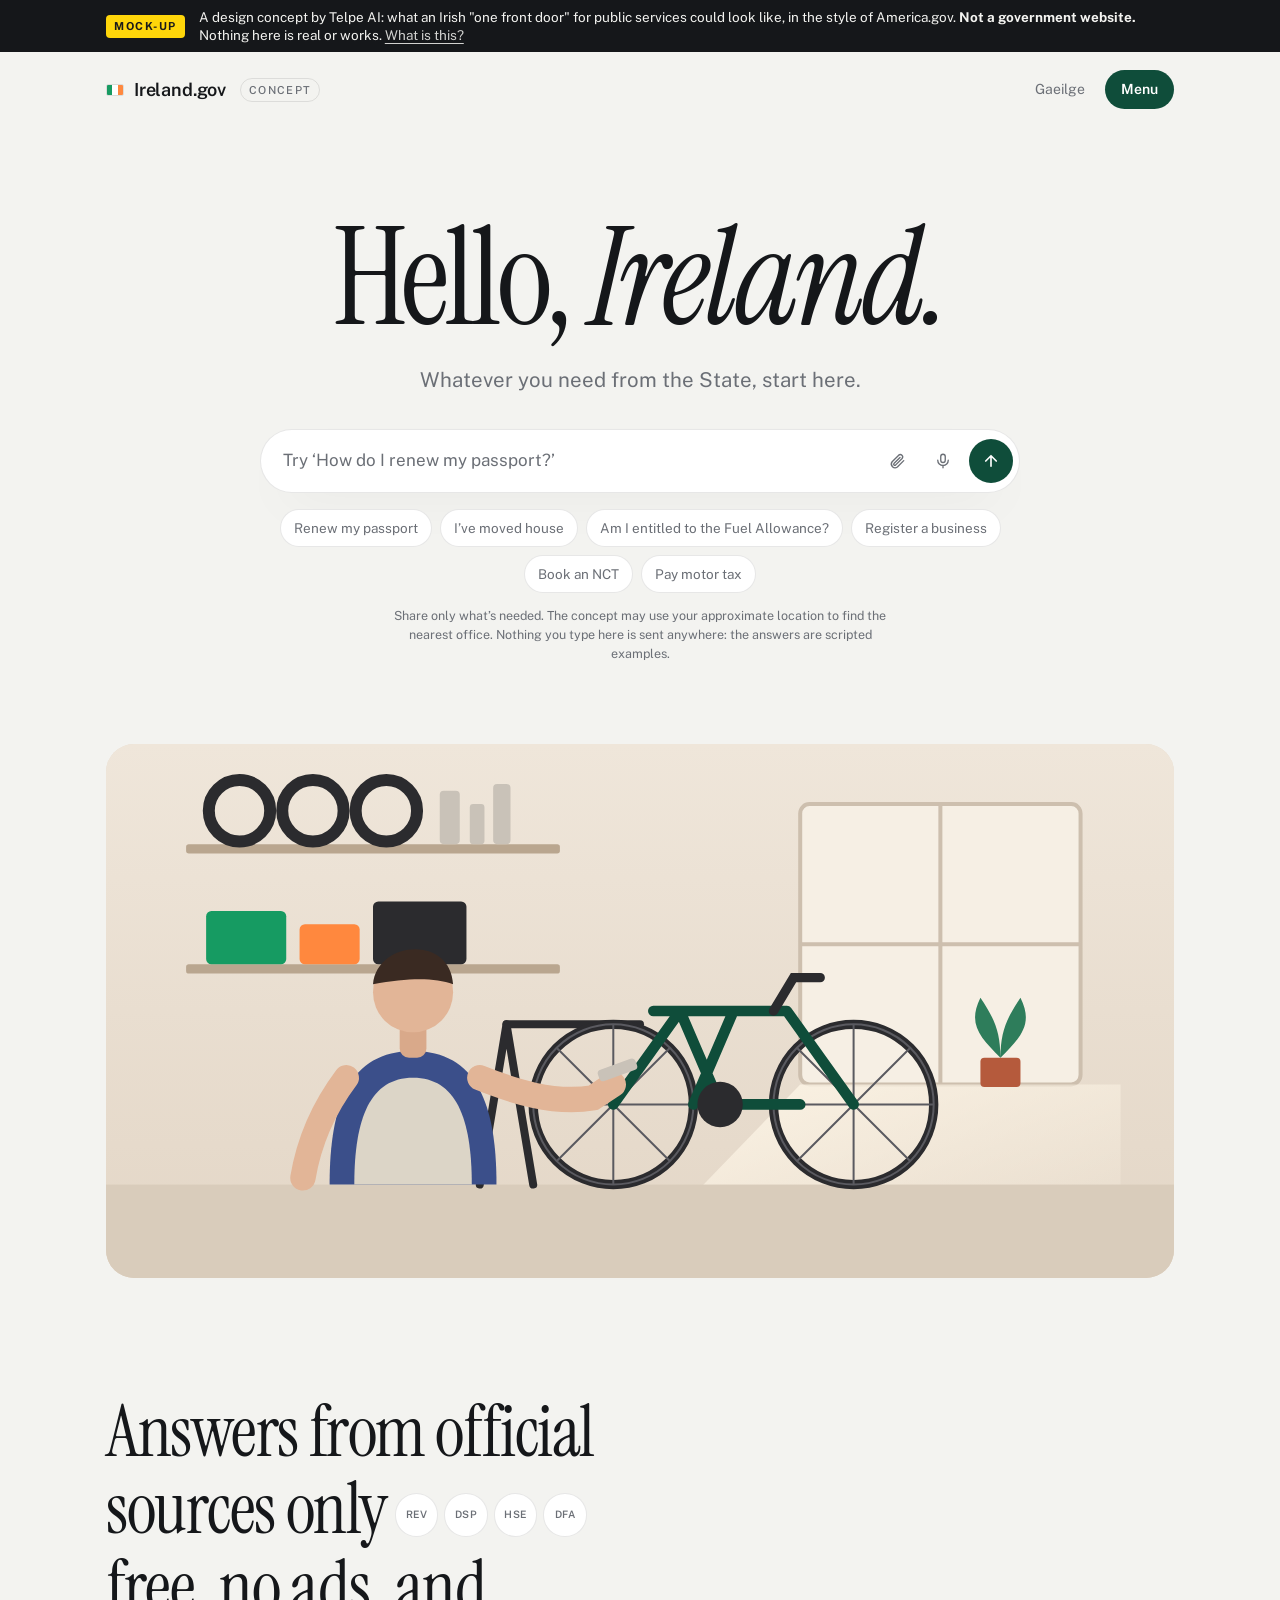
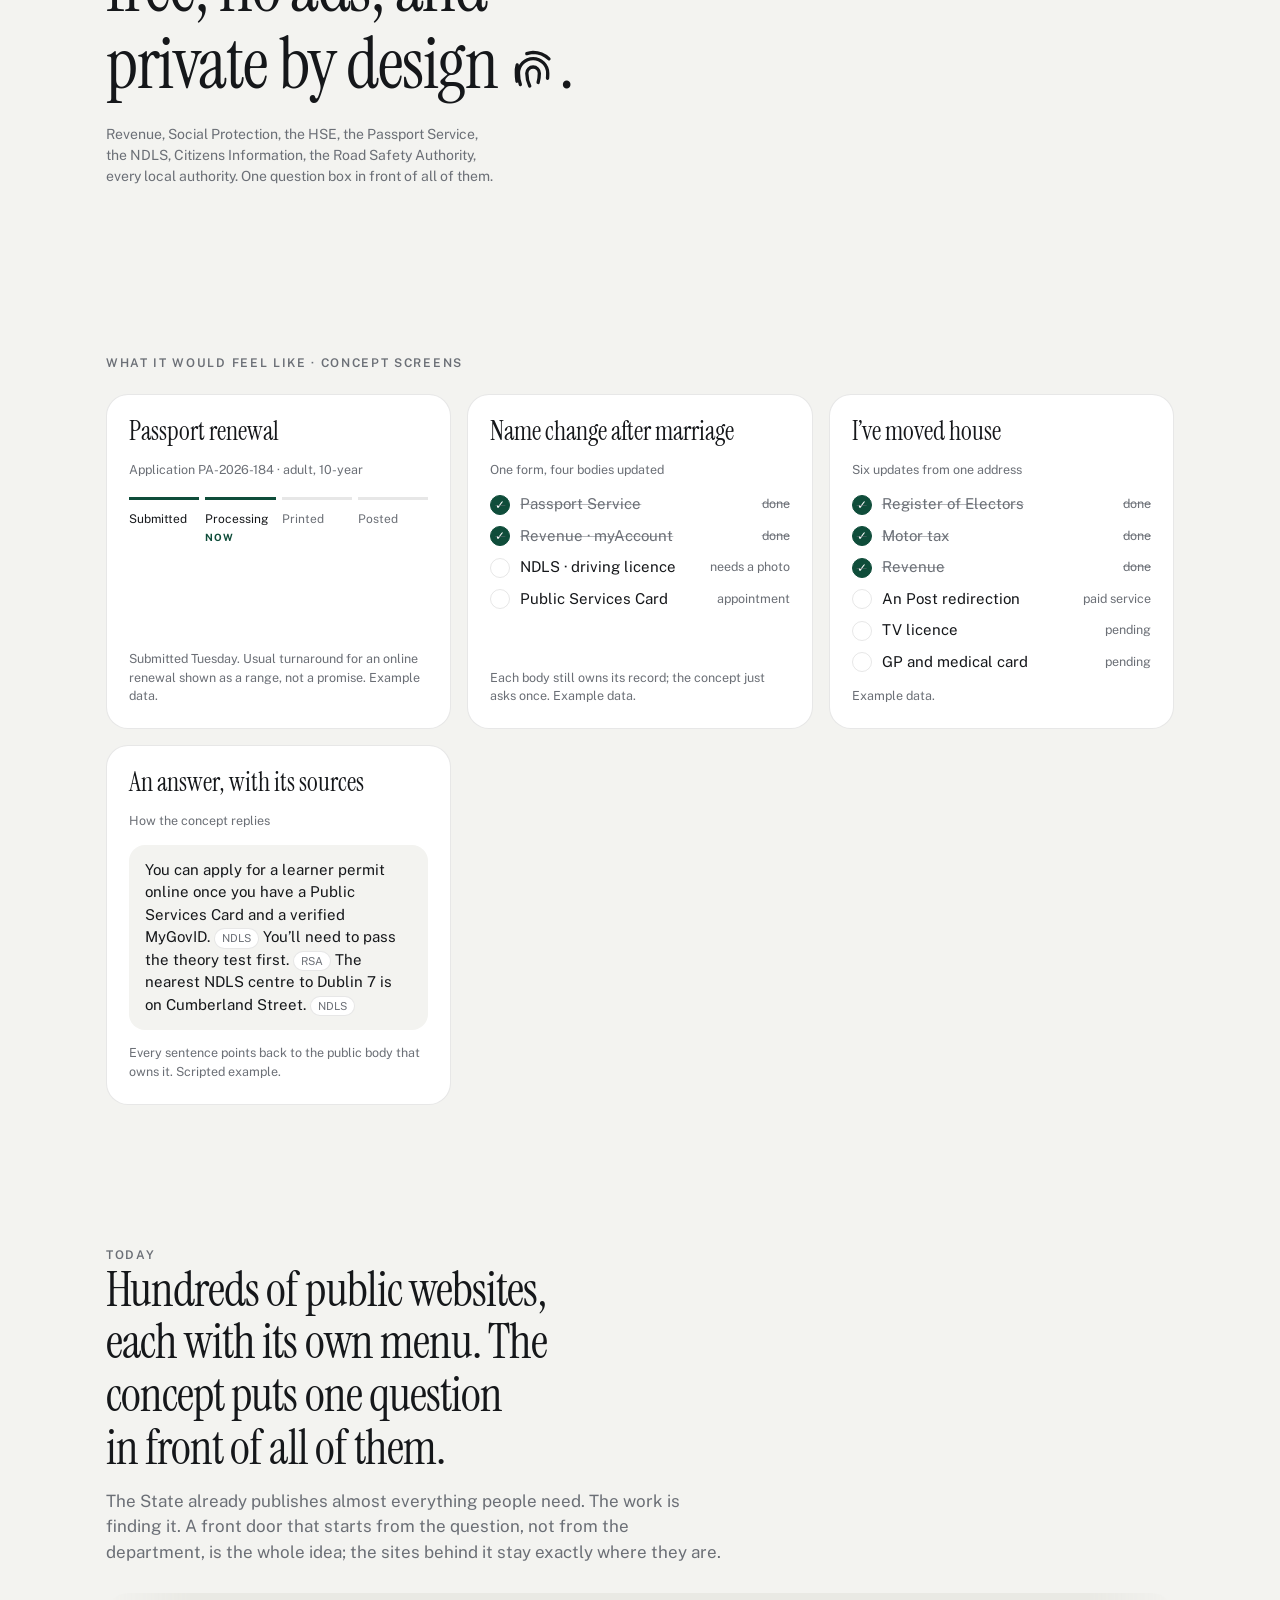
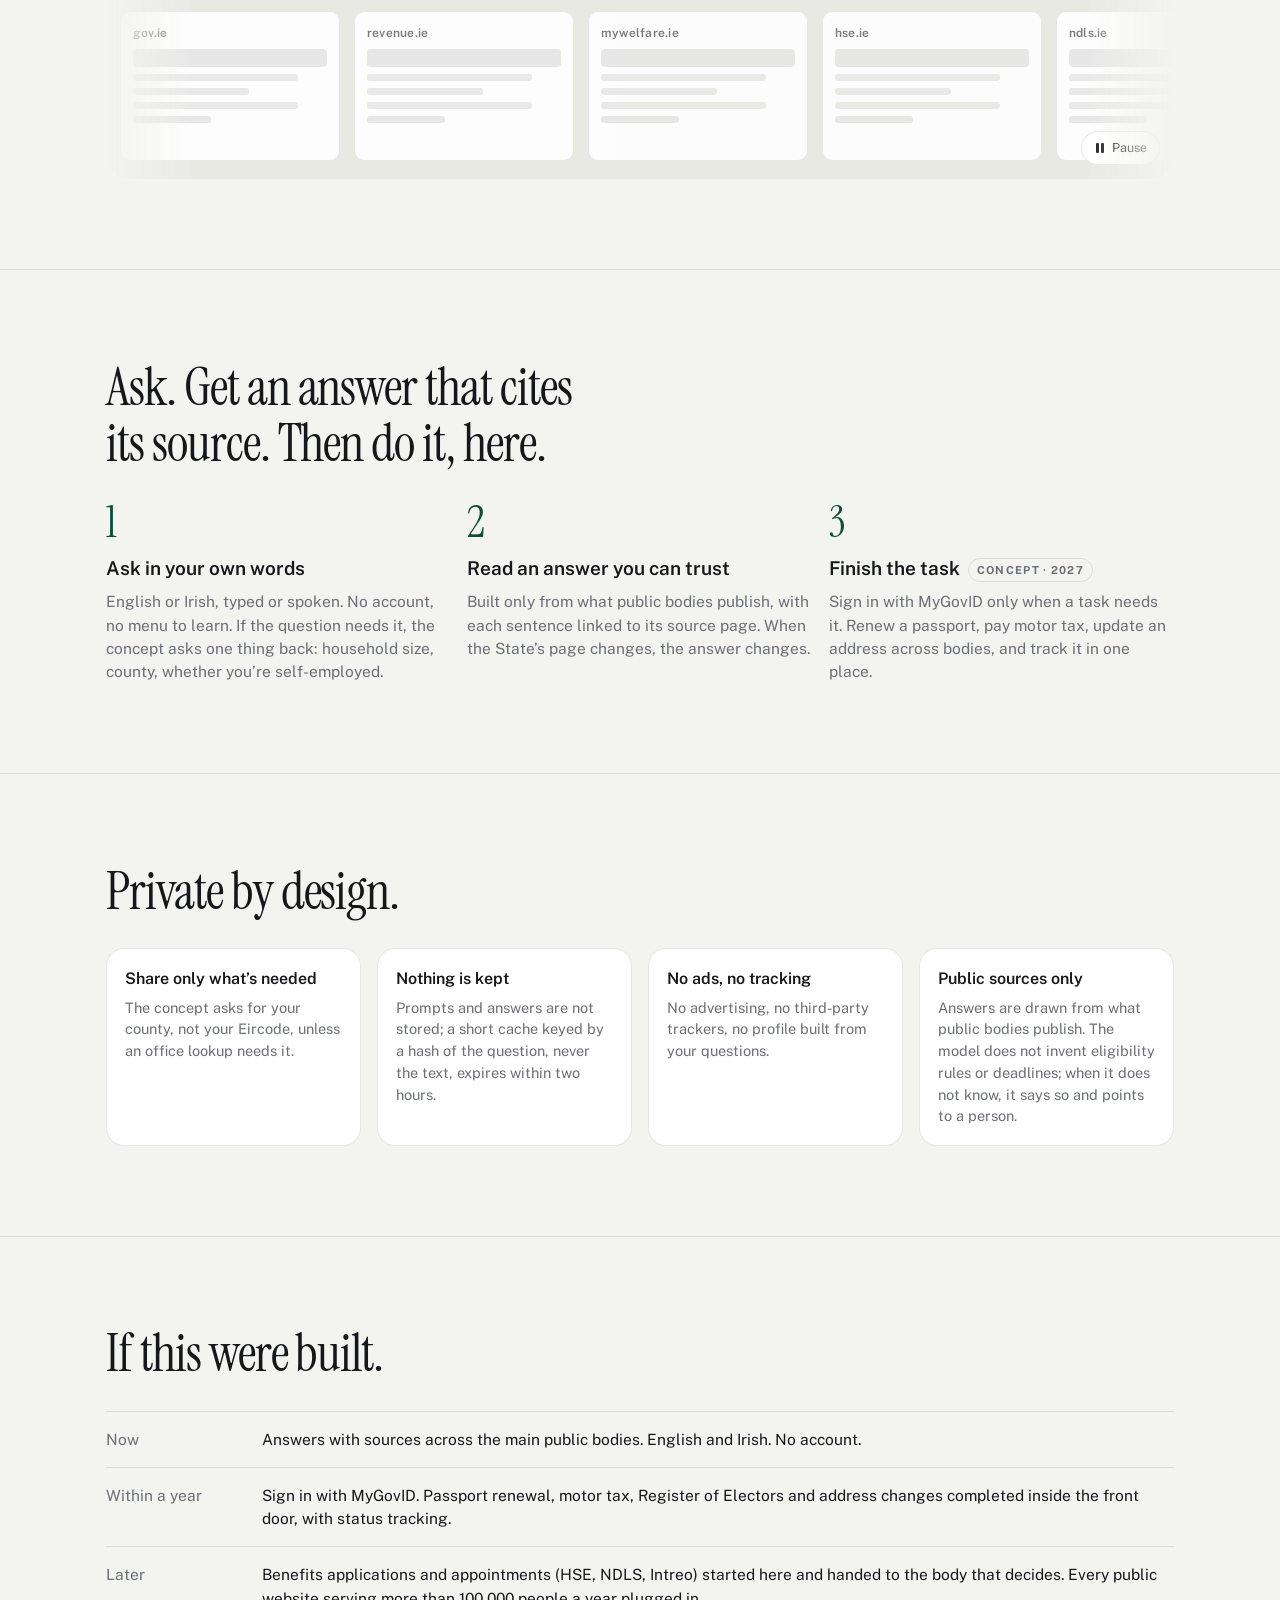
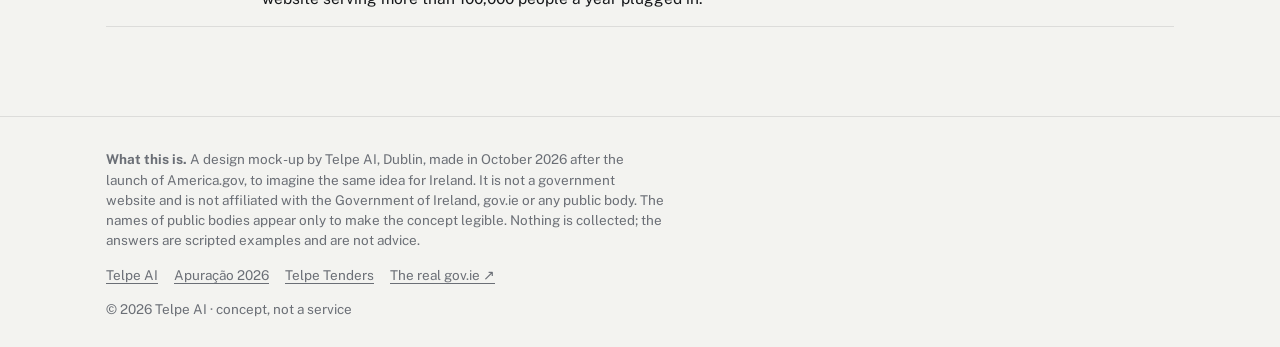
==== commit 8e0342be: "Reimagine telpe.ai as Ireland.gov, a mock-up of an Irish front door for public services in the Ameri" ====
--- a/index.html
+++ b/index.html
@@ -3,186 +3,466 @@
 <head>
 <meta charset="utf-8">
 <meta name="viewport" content="width=device-width, initial-scale=1, viewport-fit=cover">
-<title>Telpe AI</title>
-<meta name="description" content="Telpe is an AI company that shapes the built world.">
+<title>Ireland.gov Concept</title>
+<meta name="claude:viewport-fit-sides" content="cover">
+<meta name="description" content="A Telpe AI design mock-up: what an Irish 'one front door' for public services could look like, in the style of America.gov. Not a government website.">
+<meta name="robots" content="noindex">
 <link rel="preconnect" href="https://fonts.googleapis.com">
 <link rel="preconnect" href="https://fonts.gstatic.com" crossorigin>
-<link rel="stylesheet" href="https://fonts.googleapis.com/css2?family=Geist:wght@300;400;500;600&display=swap">
+<link rel="stylesheet" href="https://fonts.googleapis.com/css2?family=Instrument+Serif:ital@0;1&family=Public+Sans:wght@400;500;600&display=swap">
 <style>
-/* Layout: one screen. Headline on top, and beneath it a living massing model — thin isometric
-   lines on drafting-paper grid, blocks rising from the ground, holding, dissolving, rising again.
-   Hidden edges dashed, the way a draughtsman would draw them. Brand top-left, one-line footer. */
+/* Layout: one quiet column. A greeting in a high-contrast serif, one question box under it, a person at work
+   instead of a building, then the promises in the largest type on the page, then the interface previews.
+   Everything is framed by a permanent "mock-up" band so no one mistakes it for the State. */
 :root{
-  --bg:#fbfbfd;
-  --fg:#1d1d1f;
-  --fg-2:#86868b;
-  --line:rgba(29,29,31,.08);
-  --accent:#3d5afe;
-  --ink:29,29,31;
-  --accent-rgb:61,90,254;
-  --font:"Geist",-apple-system,BlinkMacSystemFont,"Helvetica Neue",Arial,sans-serif;
+  --bg:#f3f3f0;         /* warm paper grey */
+  --bg-2:#e9e9e4;
+  --card:#ffffff;
+  --fg:#15171a;         /* near-black ink */
+  --fg-2:#6b6f76;
+  --line:rgba(21,23,26,.10);
+  --act:#0f4d3a;        /* the one interactive colour: bottle green */
+  --act-ink:#ffffff;
+  --mock:#ffd60a;       /* the mock-up tag */
+  --mock-ink:#1a1a1a;
+  --serif:"Instrument Serif",Georgia,"Times New Roman",serif;
+  --sans:"Public Sans",-apple-system,BlinkMacSystemFont,"Helvetica Neue",Arial,sans-serif;
+  color-scheme:light;
 }
 @media (prefers-color-scheme:dark){
-  :root:not([data-theme="light"]){--bg:#000;--fg:#f5f5f7;--fg-2:#8e8e93;--line:rgba(245,245,247,.10);--accent:#5b78ff;--ink:245,245,247;--accent-rgb:91,120,255;color-scheme:dark}
+  :root:not([data-theme="light"]){--bg:#121416;--bg-2:#1a1d20;--card:#1c1f23;--fg:#f1f1ed;--fg-2:#9a9ea6;--line:rgba(241,241,237,.12);--act:#3f9d78;--act-ink:#0b1510;color-scheme:dark}
 }
-:root[data-theme="dark"]{--bg:#000;--fg:#f5f5f7;--fg-2:#8e8e93;--line:rgba(245,245,247,.10);--accent:#5b78ff;--ink:245,245,247;--accent-rgb:91,120,255;color-scheme:dark}
+:root[data-theme="dark"]{--bg:#121416;--bg-2:#1a1d20;--card:#1c1f23;--fg:#f1f1ed;--fg-2:#9a9ea6;--line:rgba(241,241,237,.12);--act:#3f9d78;--act-ink:#0b1510;color-scheme:dark}
 
 *{box-sizing:border-box}
-html,body{margin:0;height:100%}
-body{
-  background:var(--bg);color:var(--fg);font-family:var(--font);
-  -webkit-font-smoothing:antialiased;text-rendering:optimizeLegibility;overflow-x:hidden;
+html{scroll-behavior:smooth}
+html,body{margin:0}
+body{background:var(--bg);color:var(--fg);font-family:var(--sans);font-size:17px;line-height:1.5;-webkit-font-smoothing:antialiased;text-rendering:optimizeLegibility;overflow-x:hidden}
+a{color:inherit;text-decoration:none}
+button,input{font:inherit;color:inherit}
+:focus-visible{outline:2px solid var(--act);outline-offset:3px;border-radius:6px}
+.wrap{width:min(1100px,100%);margin-inline:auto;padding-left:max(16px,env(safe-area-inset-left,0px));padding-right:max(16px,env(safe-area-inset-right,0px))}
+h1,h2,h3{margin:0;font-weight:400;text-wrap:balance}
+p{margin:0}
+.serif{font-family:var(--serif)}
+.eyebrow{font-size:12px;letter-spacing:.14em;text-transform:uppercase;color:var(--fg-2);font-weight:600}
+
+/* the mock-up band — always visible, never styled like a notice the State would send */
+.mock{position:sticky;top:env(safe-area-inset-top,0px);z-index:40;background:var(--fg);color:var(--bg)}
+body::before{content:"";position:fixed;inset:0 0 auto;height:env(safe-area-inset-top,0px);z-index:41;background:var(--fg)}
+.mock .wrap{display:flex;align-items:center;gap:14px;min-height:44px;padding-block:8px;font-size:13.5px;line-height:1.35}
+.mock .tag{flex:none;background:var(--mock);color:var(--mock-ink);font-weight:700;font-size:11px;letter-spacing:.14em;text-transform:uppercase;padding:4px 8px;border-radius:4px}
+.mock a{text-decoration:underline;text-underline-offset:3px;opacity:.85}.mock a:hover{opacity:1}
+
+header.top{padding-block:18px 8px}
+header.top .wrap{display:flex;align-items:center;justify-content:space-between;gap:10px 16px;flex-wrap:wrap}
+.tools{margin-left:auto}
+.brand{display:flex;align-items:center;gap:10px;font-weight:600;letter-spacing:-.01em;font-size:18px}
+.brand .flag{width:18px;height:12px;display:inline-grid;grid-template-columns:1fr 1fr 1fr;border-radius:2px;overflow:hidden;border:1px solid var(--line)}
+.brand .flag i{display:block}.brand .flag i:nth-child(1){background:#169b62}.brand .flag i:nth-child(2){background:#fff}.brand .flag i:nth-child(3){background:#ff883e}
+.brand .concept{font-weight:500;font-size:11px;letter-spacing:.12em;text-transform:uppercase;color:var(--fg-2);border:1px solid var(--line);border-radius:999px;padding:3px 8px;margin-left:4px}
+.tools{display:flex;align-items:center;gap:10px}
+.lang{border:0;background:none;padding:8px 10px;border-radius:999px;color:var(--fg-2);cursor:pointer;font-size:14px}
+.lang:hover{color:var(--fg)}
+.pill{border:0;background:var(--act);color:var(--act-ink);border-radius:999px;padding:9px 16px;font-weight:600;font-size:14px;cursor:pointer;display:inline-flex;align-items:center;gap:8px}
+.pill:hover{filter:brightness(1.08)}
+
+/* hero */
+.hero{padding-block:clamp(40px,8vw,96px) clamp(28px,4vw,48px);text-align:center}
+.hero h1{font-size:clamp(56px,11vw,136px);line-height:.95;letter-spacing:-.03em}
+.hero h1 em{font-style:italic}
+.hero .sub{margin:22px auto 0;max-width:34ch;font-size:clamp(17px,1.6vw,21px);color:var(--fg-2);text-wrap:balance}
+.ask{margin:34px auto 0;max-width:760px;text-align:left}
+.ask form{display:flex;align-items:center;gap:6px;background:var(--card);border:1px solid var(--line);border-radius:999px;padding:6px 6px 6px 18px;box-shadow:0 20px 50px -30px rgba(0,0,0,.35)}
+.ask input{flex:1;min-width:0;border:0;background:none;padding:12px 4px;font-size:17px;outline:none}
+.ask input::placeholder{color:var(--fg-2)}
+.ask .ic{border:0;background:none;width:40px;height:40px;border-radius:50%;display:grid;place-items:center;color:var(--fg-2);cursor:pointer;flex:none}
+.ask .ic:hover{background:var(--bg-2);color:var(--fg)}
+.ask .ic svg{width:18px;height:18px}
+.ask .send{width:44px;height:44px;border-radius:50%;background:var(--act);color:var(--act-ink);border:0;display:grid;place-items:center;cursor:pointer;flex:none}
+.ask .send svg{width:18px;height:18px}
+.chips{display:flex;flex-wrap:wrap;gap:8px;justify-content:center;margin-top:16px}
+.chip{border:1px solid var(--line);background:var(--card);border-radius:999px;padding:8px 13px;font-size:13.5px;color:var(--fg-2);cursor:pointer}
+.chip:hover{color:var(--fg);border-color:var(--fg-2)}
+.privacy-note{margin:14px auto 0;max-width:62ch;font-size:12.5px;color:var(--fg-2);text-align:center}
+
+/* the scripted answer */
+.answer{margin:22px auto 0;max-width:760px;background:var(--card);border:1px solid var(--line);border-radius:22px;padding:22px 24px;text-align:left;display:none}
+.answer.on{display:block}
+.answer .hd{display:flex;justify-content:space-between;gap:12px;align-items:center;flex-wrap:wrap;margin-bottom:10px}
+.answer .q{font-family:var(--serif);font-size:24px;line-height:1.2}
+.answer .demo{font-size:11px;letter-spacing:.12em;text-transform:uppercase;font-weight:700;color:var(--mock-ink);background:var(--mock);border-radius:4px;padding:3px 7px;flex:none}
+.answer ol{margin:12px 0 0;padding-left:22px;display:grid;gap:8px}
+.answer .src{display:flex;flex-wrap:wrap;gap:8px;margin-top:16px;align-items:center;font-size:12.5px;color:var(--fg-2)}
+.answer .src span{border:1px solid var(--line);border-radius:999px;padding:4px 10px;background:var(--bg)}
+.answer .next{margin-top:16px;display:flex;flex-wrap:wrap;gap:8px}
+.answer .next button{border:1px solid var(--act);color:var(--act);background:none;border-radius:999px;padding:7px 12px;font-size:13.5px;cursor:pointer}
+.typing{display:inline-flex;gap:4px;padding:6px 0}.typing i{width:6px;height:6px;border-radius:50%;background:var(--fg-2);animation:blink 1.2s infinite}.typing i:nth-child(2){animation-delay:.2s}.typing i:nth-child(3){animation-delay:.4s}
+@keyframes blink{0%,80%,100%{opacity:.25}40%{opacity:1}}
+
+/* the person, not the building */
+.photo{padding-block:clamp(16px,3vw,32px) 0}
+.photo figure{margin:0;border-radius:28px;overflow:hidden;background:#e7ddd0;aspect-ratio:16/8;max-width:100%;position:relative}
+.photo svg{display:block;width:100%;height:100%}
+.photo figcaption{font-size:12.5px;color:var(--fg-2);margin-top:12px;text-align:center}
+
+/* the promises, in the largest type on the page */
+.promise{padding-block:clamp(56px,9vw,120px)}
+.promise p{font-family:var(--serif);font-size:clamp(34px,5.6vw,72px);line-height:1.08;letter-spacing:-.02em;max-width:19ch;text-wrap:balance}
+.promise .seals{display:inline-flex;gap:6px;vertical-align:middle;margin:0 10px 0 8px}
+.promise .seals i{display:inline-grid;place-items:center;width:clamp(30px,3.4vw,46px);height:clamp(30px,3.4vw,46px);border-radius:50%;background:var(--card);border:1px solid var(--line);font-family:var(--sans);font-style:normal;font-weight:600;font-size:clamp(8px,.8vw,11px);letter-spacing:.04em;color:var(--fg-2)}
+.promise .fp{display:inline-block;width:.7em;height:.7em;vertical-align:-.08em;margin-left:.15em}
+.promise .legend{font-family:var(--sans);margin-top:22px;font-size:14px;line-height:1.5;letter-spacing:0;color:var(--fg-2);max-width:60ch}
+
+/* interface previews */
+.previews{padding-block:clamp(24px,4vw,56px)}
+.grid{display:grid;grid-template-columns:repeat(auto-fit,minmax(280px,1fr));gap:16px;margin-top:22px}
+.card{background:var(--card);border:1px solid var(--line);border-radius:22px;padding:22px;min-width:0;display:flex;flex-direction:column;gap:14px}
+.card h3{font-family:var(--serif);font-size:26px;line-height:1.15}
+.card .meta{font-size:12.5px;color:var(--fg-2)}
+.track{display:grid;grid-template-columns:repeat(4,1fr);gap:6px;margin-top:4px}
+.track div{font-size:12px;color:var(--fg-2);padding-top:10px;border-top:3px solid var(--line);position:relative}
+.track div.done{border-top-color:var(--act);color:var(--fg)}
+.track div.now{border-top-color:var(--act)}
+.track div.now::after{content:"now";display:block;margin-top:2px;font-size:10px;letter-spacing:.1em;text-transform:uppercase;color:var(--act);font-weight:700}
+.check{list-style:none;margin:0;padding:0;display:grid;gap:9px}
+.check li{display:flex;gap:10px;align-items:center;font-size:15px}
+.check i{width:20px;height:20px;border-radius:50%;border:1.5px solid var(--line);display:inline-grid;place-items:center;flex:none;font-style:normal;font-size:12px}
+.check li.done i{background:var(--act);border-color:var(--act);color:var(--act-ink)}
+.check li.done{color:var(--fg-2);text-decoration:line-through;text-decoration-color:rgba(107,111,118,.5)}
+.check small{color:var(--fg-2);font-size:12.5px;margin-left:auto;white-space:nowrap}
+.bubble{background:var(--bg);border-radius:16px;padding:14px 16px;font-size:15px;line-height:1.5}
+.bubble .cite{display:inline-block;font-size:11px;background:var(--card);border:1px solid var(--line);border-radius:999px;padding:1px 7px;margin-left:4px;color:var(--fg-2);vertical-align:middle}
+.card .foot{margin-top:auto;font-size:12.5px;color:var(--fg-2)}
+
+/* before: the websites of today */
+.before{padding-block:clamp(40px,7vw,96px)}
+.before .lead{font-family:var(--serif);font-size:clamp(28px,4vw,48px);line-height:1.1;letter-spacing:-.02em;max-width:22ch;text-wrap:balance}
+.before .sub{margin-top:14px;max-width:62ch;color:var(--fg-2)}
+.strip{position:relative;margin-top:28px;overflow:hidden;border-radius:22px;background:var(--bg-2);padding:18px 0;-webkit-mask-image:linear-gradient(90deg,transparent,#000 8%,#000 92%,transparent);mask-image:linear-gradient(90deg,transparent,#000 8%,#000 92%,transparent)}
+.row{display:flex;gap:14px;width:max-content;animation:drift 70s linear infinite;padding-inline:14px}
+.strip.paused .row{animation-play-state:paused}
+@keyframes drift{to{transform:translateX(-50%)}}
+.old{width:220px;height:150px;background:var(--card);border:1px solid var(--line);border-radius:10px;padding:12px;flex:none;display:flex;flex-direction:column;gap:7px;filter:saturate(.3);opacity:.9}
+.old b{font-size:12px;font-weight:600;color:var(--fg-2);letter-spacing:.02em}
+.old i{display:block;height:7px;border-radius:3px;background:var(--bg-2)}
+.old i.w{width:60%}.old i.m{width:85%}.old i.c{width:40%;background:var(--line)}
+.old .bar{height:18px;border-radius:4px;background:var(--line)}
+.pause{position:absolute;right:14px;bottom:14px;border:1px solid var(--line);background:var(--card);border-radius:999px;padding:7px 12px;font-size:12.5px;cursor:pointer;display:inline-flex;gap:6px;align-items:center}
+.pause svg{width:12px;height:12px}
+
+/* how · privacy · roadmap */
+.band{padding-block:clamp(40px,7vw,96px);border-top:1px solid var(--line)}
+.band h2{font-family:var(--serif);font-size:clamp(30px,4.4vw,52px);line-height:1.08;letter-spacing:-.02em;max-width:22ch}
+.steps{display:grid;grid-template-columns:repeat(auto-fit,minmax(240px,1fr));gap:16px;margin-top:28px}
+.step{min-width:0}
+.step .n{font-family:var(--serif);font-size:44px;line-height:1;color:var(--act)}
+.step h3{font-size:19px;font-weight:600;margin-top:10px}
+.step p{color:var(--fg-2);margin-top:8px;font-size:15.5px}
+.step .soon{display:inline-block;font-size:11px;letter-spacing:.12em;text-transform:uppercase;font-weight:700;color:var(--fg-2);border:1px solid var(--line);border-radius:999px;padding:3px 8px;margin-left:8px;vertical-align:middle}
+.priv{display:grid;grid-template-columns:repeat(auto-fit,minmax(220px,1fr));gap:16px;margin-top:28px}
+.priv div{background:var(--card);border:1px solid var(--line);border-radius:18px;padding:18px}
+.priv b{display:block;font-size:16px;font-weight:600;margin-bottom:6px}
+.priv p{font-size:14.5px;color:var(--fg-2)}
+.road{margin-top:28px;display:grid;gap:0;border-top:1px solid var(--line)}
+.road div{display:grid;grid-template-columns:140px 1fr;gap:16px;padding:16px 0;border-bottom:1px solid var(--line);font-size:15.5px}
+.road div span:first-child{color:var(--fg-2);font-variant-numeric:tabular-nums}
+@media (max-width:560px){.road div{grid-template-columns:1fr;gap:4px}}
+
+/* menu sheet */
+.sheet{position:fixed;inset:0;background:rgba(0,0,0,.35);display:none;z-index:50;padding:max(16px,env(safe-area-inset-left,0px))}
+.sheet.on{display:grid;place-items:center}
+.sheet .panel{background:var(--card);color:var(--fg);border-radius:24px;padding:24px;width:min(520px,100%);max-height:85vh;overflow:auto}
+.sheet h2{font-family:var(--serif);font-size:30px}
+.sheet ul{list-style:none;margin:16px 0 0;padding:0;display:grid;grid-template-columns:1fr 1fr;gap:8px}
+.sheet li{border:1px solid var(--line);border-radius:12px;padding:12px 14px;font-size:15px;cursor:pointer}
+.sheet li:hover{border-color:var(--fg-2)}
+.sheet .close{margin-top:18px}
+.sheet .note{font-size:12.5px;color:var(--fg-2);margin-top:12px}
+
+footer{border-top:1px solid var(--line);padding-block:32px calc(28px + env(safe-area-inset-bottom,0px));font-size:13.5px;color:var(--fg-2)}
+footer .wrap{display:grid;gap:14px}
+footer p{max-width:70ch}
+footer nav{display:flex;flex-wrap:wrap;gap:16px}
+footer nav a{text-decoration:underline;text-underline-offset:3px}
+
+@media (max-width:640px){
+  .mock .wrap{font-size:12.5px}
+  .brand{font-size:16px}.brand .concept{font-size:10px;padding:2px 6px}.lang{padding:6px 8px;font-size:13px}.pill{padding:8px 13px;font-size:13px}
+  .ask form{padding-left:14px}.ask .ic.mic{display:none}
+  .hero h1{font-size:clamp(52px,16vw,88px)}
+  .photo figure{aspect-ratio:4/3}
+  .sheet ul{grid-template-columns:1fr}
 }
-a{color:inherit;text-decoration:none}
-:focus-visible{outline:2px solid var(--accent);outline-offset:4px;border-radius:4px}
-
-.page{min-height:100%;display:flex;flex-direction:column;padding-inline:clamp(20px,4vw,48px)}
-
-header{display:flex;align-items:center;justify-content:space-between;height:64px;padding-top:env(safe-area-inset-top,0px);flex:none}
-.hlinks{display:flex;gap:26px}
-.play{font-size:14px;color:var(--fg-2);display:inline-flex;align-items:center;gap:6px}
-.play:hover{color:var(--fg)}
-.brand{display:flex;align-items:center;gap:10px;font-weight:600;letter-spacing:-.02em;font-size:16px}
-.brand svg{width:20px;height:20px}
-
-main{flex:1;display:flex;flex-direction:column;align-items:center;text-align:center;padding-top:clamp(36px,7vh,96px)}
-h1{
-  margin:0;font-weight:600;letter-spacing:-.045em;line-height:.96;text-wrap:balance;
-  font-size:clamp(46px,9.5vw,124px);
-  opacity:0;transform:translateY(14px);animation:in 1.3s cubic-bezier(.2,.7,.2,1) .2s forwards;
-}
-h1 .soft{display:block;color:var(--fg-2);font-weight:300}
-.line{
-  margin:28px auto 0;max-width:34ch;color:var(--fg-2);font-size:clamp(17px,1.7vw,21px);line-height:1.45;text-wrap:balance;
-  opacity:0;animation:in 1.3s cubic-bezier(.2,.7,.2,1) .8s forwards;
-}
-@keyframes in{to{opacity:1;transform:none}}
-
-.model{flex:1;width:min(1100px,100%);min-height:clamp(240px,38vh,460px);position:relative;margin-top:clamp(16px,3vh,40px)}
-.model canvas{position:absolute;inset:0;width:100%;height:100%;display:block}
-
-footer{flex:none;display:flex;justify-content:center;padding-block:22px calc(26px + env(safe-area-inset-bottom,0px));border-top:1px solid var(--line);font-size:12px;color:var(--fg-2);letter-spacing:.02em}
-
-@media (prefers-reduced-motion:reduce){h1,.line{animation:none;opacity:1;transform:none}}
+@media (prefers-reduced-motion:reduce){.row{animation:none}.typing i{animation:none}html{scroll-behavior:auto}}
 </style>
 </head>
 <body>
-<div class="page">
-  <header>
-    <a class="brand" href="#" aria-label="Telpe AI">
-      <svg viewBox="0 0 24 24" fill="none" aria-hidden="true"><path d="M4 20V9l8-5 8 5v11" stroke="currentColor" stroke-width="1.5" stroke-linejoin="round"/><path d="M4 20h16" stroke="currentColor" stroke-width="1.5"/><circle cx="12" cy="13" r="2.4" fill="var(--accent)"/></svg>
-      Telpe
-    </a>
-    <nav class="hlinks" aria-label="Pages">
-      <a class="play" href="studio.html">Studio</a>
-      <a class="play" href="game.html">Play</a>
-    </nav>
-  </header>
-
-  <main>
-    <h1>Plan it.<span class="soft">Telpe builds it.</span></h1>
-    <p class="line">Telpe is an AI company that shapes the built world.</p>
-    <div class="model"><canvas id="iso" aria-hidden="true"></canvas></div>
-  </main>
-
-  <footer>© <span id="year">2026</span> Telpe AI</footer>
+
+<div class="mock" role="note" aria-label="This is a mock-up">
+  <div class="wrap"><span class="tag">Mock-up</span><span>A design concept by Telpe AI: what an Irish "one front door" for public services could look like, in the style of America.gov. <strong>Not a government website.</strong> Nothing here is real or works. <a href="#about">What is this?</a></span></div>
+</div>
+
+<header class="top">
+  <div class="wrap">
+    <a class="brand" href="#top" aria-label="Ireland.gov concept"><span class="flag" aria-hidden="true"><i></i><i></i><i></i></span>Ireland.gov<span class="concept">concept</span></a>
+    <div class="tools">
+      <button class="lang" id="lang" type="button" aria-pressed="false">Gaeilge</button>
+      <button class="pill" id="menu-btn" type="button" aria-haspopup="dialog" aria-controls="sheet">Menu</button>
+    </div>
+  </div>
+</header>
+
+<main id="top">
+  <section class="hero">
+    <div class="wrap">
+      <h1 class="serif" id="hello">Hello, <em>Ireland.</em></h1>
+      <p class="sub" id="sub">Whatever you need from the State, start here.</p>
+      <div class="ask">
+        <form id="ask" autocomplete="off">
+          <input id="q" placeholder="Try ‘How do I renew my passport?’" aria-label="Ask anything about public services">
+          <button class="ic" type="button" title="Attach a document (concept)" aria-label="Attach a document"><svg viewBox="0 0 24 24" fill="none" stroke="currentColor" stroke-width="1.8" stroke-linecap="round" stroke-linejoin="round"><path d="M21 11.5 12.5 20a5 5 0 0 1-7-7l8.8-8.8a3.2 3.2 0 0 1 4.5 4.5L10 17.5a1.5 1.5 0 0 1-2.1-2.1L16 7.3"/></svg></button>
+          <button class="ic mic" type="button" title="Speak (concept)" aria-label="Speak"><svg viewBox="0 0 24 24" fill="none" stroke="currentColor" stroke-width="1.8" stroke-linecap="round"><rect x="9" y="3" width="6" height="11" rx="3"/><path d="M5 11a7 7 0 0 0 14 0M12 18v3"/></svg></button>
+          <button class="send" type="submit" aria-label="Ask"><svg viewBox="0 0 24 24" fill="none" stroke="currentColor" stroke-width="2.2" stroke-linecap="round" stroke-linejoin="round"><path d="M12 19V5M5 12l7-7 7 7"/></svg></button>
+        </form>
+        <div class="chips" id="chips">
+          <button class="chip" type="button">Renew my passport</button>
+          <button class="chip" type="button">I’ve moved house</button>
+          <button class="chip" type="button">Am I entitled to the Fuel Allowance?</button>
+          <button class="chip" type="button">Register a business</button>
+          <button class="chip" type="button">Book an NCT</button>
+          <button class="chip" type="button">Pay motor tax</button>
+        </div>
+        <p class="privacy-note" id="pnote">Share only what’s needed. The concept may use your approximate location to find the nearest office. Nothing you type here is sent anywhere: the answers are scripted examples.</p>
+        <div class="answer" id="answer" aria-live="polite"></div>
+      </div>
+    </div>
+  </section>
+
+  <section class="photo">
+    <div class="wrap">
+      <figure aria-label="A bicycle mechanic in a small shop, illustrated">
+        <svg viewBox="0 0 1600 800" role="img" aria-hidden="true">
+          <defs>
+            <linearGradient id="sky" x1="0" y1="0" x2="0" y2="1"><stop offset="0" stop-color="#efe6da"/><stop offset="1" stop-color="#e3d6c6"/></linearGradient>
+            <linearGradient id="light" x1="0" y1="0" x2="1" y2="1"><stop offset="0" stop-color="#fff7e8" stop-opacity=".9"/><stop offset="1" stop-color="#fff7e8" stop-opacity="0"/></linearGradient>
+          </defs>
+          <rect width="1600" height="800" fill="url(#sky)"/>
+          <!-- window and light -->
+          <rect x="1040" y="90" width="420" height="420" rx="14" fill="#f6efe4" stroke="#cdbfae" stroke-width="6"/>
+          <path d="M1250 90v420M1040 300h420" stroke="#cdbfae" stroke-width="6"/>
+          <path d="M1040 510 760 800h760V510z" fill="url(#light)"/>
+          <!-- shelves with tyres and tools -->
+          <rect x="120" y="150" width="560" height="14" rx="4" fill="#b9a68f"/>
+          <rect x="120" y="330" width="560" height="14" rx="4" fill="#b9a68f"/>
+          <g fill="none" stroke="#2b2b2e" stroke-width="18"><circle cx="200" cy="100" r="46"/><circle cx="310" cy="100" r="46"/><circle cx="420" cy="100" r="46"/></g>
+          <g fill="#c9c2b8"><rect x="500" y="70" width="30" height="80" rx="6"/><rect x="545" y="90" width="22" height="60" rx="5"/><rect x="580" y="60" width="26" height="90" rx="6"/></g>
+          <g fill="#169b62"><rect x="150" y="250" width="120" height="80" rx="8"/></g><g fill="#ff883e"><rect x="290" y="270" width="90" height="60" rx="8"/></g><g fill="#2b2b2e"><rect x="400" y="236" width="140" height="94" rx="8"/></g>
+          <!-- floor -->
+          <rect x="0" y="660" width="1600" height="140" fill="#d9ccbb"/>
+          <!-- workstand + bike -->
+          <path d="M560 660 600 420M640 660 600 420" stroke="#2b2b2e" stroke-width="12" stroke-linecap="round"/>
+          <path d="M600 420h200" stroke="#2b2b2e" stroke-width="12" stroke-linecap="round"/>
+          <g fill="none" stroke="#2b2b2e" stroke-width="14"><circle cx="760" cy="540" r="120"/><circle cx="1120" cy="540" r="120"/></g>
+          <g fill="none" stroke="#5a5a60" stroke-width="3"><circle cx="760" cy="540" r="120"/><circle cx="1120" cy="540" r="120"/><path d="M760 420v240M640 540h240M675 455l170 170M845 455 675 625M1120 420v240M1000 540h240M1035 455l170 170M1205 455l-170 170"/></g>
+          <path d="M760 540 860 400h160l100 140M860 400l60 140h120M820 400h110M880 540 940 400" fill="none" stroke="#0f4d3a" stroke-width="16" stroke-linejoin="round" stroke-linecap="round"/>
+          <path d="M1000 400l30-50h40" fill="none" stroke="#2b2b2e" stroke-width="14" stroke-linecap="round"/>
+          <ellipse cx="920" cy="540" rx="34" ry="34" fill="#2b2b2e"/>
+          <!-- the mechanic -->
+          <g>
+            <path d="M335 660c0-120 30-200 125-200s125 80 125 200z" fill="#3b4f8a"/>
+            <path d="M372 660c0-100 24-160 88-160s88 60 88 160z" fill="#dcd5c7"/>
+            <rect x="440" y="410" width="40" height="60" rx="14" fill="#d9a98a"/>
+            <circle cx="460" cy="372" r="60" fill="#e2b597"/>
+            <path d="M400 360c6-66 116-74 120 0-28-10-66-10-120 0z" fill="#3a2a22"/>
+            <path d="M560 500c50 20 110 40 170 30l30-20" fill="none" stroke="#e2b597" stroke-width="38" stroke-linecap="round"/>
+            <path d="M360 500c-30 40-55 90-65 150" fill="none" stroke="#e2b597" stroke-width="38" stroke-linecap="round"/>
+            <rect x="735" y="490" width="60" height="18" rx="6" fill="#c9c2b8" transform="rotate(-20 735 490)"/>
+          </g>
+          <!-- a small plant on the sill -->
+          <g><rect x="1310" y="470" width="60" height="44" rx="6" fill="#b55a3c"/><path d="M1340 470c-30-30-50-50-30-90 20 30 30 50 30 90zm0 0c30-30 50-50 30-90-20 30-30 50-30 90z" fill="#2e7d5b"/></g>
+        </svg>
+        <figcaption>A mechanic in a bike shop in Cork. A real site would use a photograph of a person, not a building; the illustration stands in.</figcaption>
+      </figure>
+    </div>
+  </section>
+
+  <section class="promise">
+    <div class="wrap">
+      <p id="promise">Answers from official sources only<span class="seals" aria-hidden="true"><i>REV</i><i>DSP</i><i>HSE</i><i>DFA</i></span> free, no ads, and private by design<svg class="fp" viewBox="0 0 24 24" fill="none" stroke="currentColor" stroke-width="1.6" stroke-linecap="round" aria-hidden="true"><path d="M12 11a3 3 0 0 0-3 3c0 2.2.5 4.3 1.4 6.1M12 11a3 3 0 0 1 3 3c0 1.5-.2 3-.6 4.4M12 7a7 7 0 0 0-7 7c0 1.9.3 3.7.9 5.4M12 7a7 7 0 0 1 7 7c0 .8 0 1.6-.1 2.4M9 4.6A11 11 0 0 1 12 4c3 0 5.6 1.2 7.6 3.1M4.4 10A11 11 0 0 0 4 14c0 1.3.1 2.6.3 3.8"/></svg>.</p>
+      <p class="legend" id="legend">Revenue, Social Protection, the HSE, the Passport Service, the NDLS, Citizens Information, the Road Safety Authority, every local authority. One question box in front of all of them.</p>
+    </div>
+  </section>
+
+  <section class="previews">
+    <div class="wrap">
+      <p class="eyebrow">What it would feel like · concept screens</p>
+      <div class="grid">
+        <div class="card">
+          <h3>Passport renewal</h3>
+          <p class="meta">Application PA-2026-184 · adult, 10-year</p>
+          <div class="track"><div class="done">Submitted</div><div class="done now">Processing</div><div>Printed</div><div>Posted</div></div>
+          <p class="foot">Submitted Tuesday. Usual turnaround for an online renewal shown as a range, not a promise. Example data.</p>
+        </div>
+        <div class="card">
+          <h3>Name change after marriage</h3>
+          <p class="meta">One form, four bodies updated</p>
+          <ul class="check">
+            <li class="done"><i>✓</i>Passport Service<small>done</small></li>
+            <li class="done"><i>✓</i>Revenue · myAccount<small>done</small></li>
+            <li><i></i>NDLS · driving licence<small>needs a photo</small></li>
+            <li><i></i>Public Services Card<small>appointment</small></li>
+          </ul>
+          <p class="foot">Each body still owns its record; the concept just asks once. Example data.</p>
+        </div>
+        <div class="card">
+          <h3>I’ve moved house</h3>
+          <p class="meta">Six updates from one address</p>
+          <ul class="check">
+            <li class="done"><i>✓</i>Register of Electors<small>done</small></li>
+            <li class="done"><i>✓</i>Motor tax<small>done</small></li>
+            <li class="done"><i>✓</i>Revenue<small>done</small></li>
+            <li><i></i>An Post redirection<small>paid service</small></li>
+            <li><i></i>TV licence<small>pending</small></li>
+            <li><i></i>GP and medical card<small>pending</small></li>
+          </ul>
+          <p class="foot">Example data.</p>
+        </div>
+        <div class="card">
+          <h3>An answer, with its sources</h3>
+          <p class="meta">How the concept replies</p>
+          <div class="bubble">You can apply for a learner permit online once you have a Public Services Card and a verified MyGovID.<span class="cite">NDLS</span> You’ll need to pass the theory test first.<span class="cite">RSA</span> The nearest NDLS centre to Dublin 7 is on Cumberland Street.<span class="cite">NDLS</span></div>
+          <p class="foot">Every sentence points back to the public body that owns it. Scripted example.</p>
+        </div>
+      </div>
+    </div>
+  </section>
+
+  <section class="before">
+    <div class="wrap">
+      <p class="eyebrow">Today</p>
+      <p class="lead">Hundreds of public websites, each with its own menu. The concept puts one question in front of all of them.</p>
+      <p class="sub">The State already publishes almost everything people need. The work is finding it. A front door that starts from the question, not from the department, is the whole idea; the sites behind it stay exactly where they are.</p>
+      <div class="strip" id="strip">
+        <div class="row" id="row"></div>
+        <button class="pause" id="pause" type="button" aria-pressed="false"><svg viewBox="0 0 12 12" fill="currentColor"><rect x="2" y="1" width="3" height="10" rx="1"/><rect x="7" y="1" width="3" height="10" rx="1"/></svg>Pause</button>
+      </div>
+    </div>
+  </section>
+
+  <section class="band" id="how">
+    <div class="wrap">
+      <h2>Ask. Get an answer that cites its source. Then do it, here.</h2>
+      <div class="steps">
+        <div class="step"><div class="n">1</div><h3>Ask in your own words</h3><p>English or Irish, typed or spoken. No account, no menu to learn. If the question needs it, the concept asks one thing back: household size, county, whether you’re self-employed.</p></div>
+        <div class="step"><div class="n">2</div><h3>Read an answer you can trust</h3><p>Built only from what public bodies publish, with each sentence linked to its source page. When the State’s page changes, the answer changes.</p></div>
+        <div class="step"><div class="n">3</div><h3>Finish the task<span class="soon">concept · 2027</span></h3><p>Sign in with MyGovID only when a task needs it. Renew a passport, pay motor tax, update an address across bodies, and track it in one place.</p></div>
+      </div>
+    </div>
+  </section>
+
+  <section class="band" id="privacy">
+    <div class="wrap">
+      <h2>Private by design.</h2>
+      <div class="priv">
+        <div><b>Share only what’s needed</b><p>The concept asks for your county, not your Eircode, unless an office lookup needs it.</p></div>
+        <div><b>Nothing is kept</b><p>Prompts and answers are not stored; a short cache keyed by a hash of the question, never the text, expires within two hours.</p></div>
+        <div><b>No ads, no tracking</b><p>No advertising, no third-party trackers, no profile built from your questions.</p></div>
+        <div><b>Public sources only</b><p>Answers are drawn from what public bodies publish. The model does not invent eligibility rules or deadlines; when it does not know, it says so and points to a person.</p></div>
+      </div>
+    </div>
+  </section>
+
+  <section class="band" id="roadmap">
+    <div class="wrap">
+      <h2>If this were built.</h2>
+      <div class="road">
+        <div><span>Now</span><span>Answers with sources across the main public bodies. English and Irish. No account.</span></div>
+        <div><span>Within a year</span><span>Sign in with MyGovID. Passport renewal, motor tax, Register of Electors and address changes completed inside the front door, with status tracking.</span></div>
+        <div><span>Later</span><span>Benefits applications and appointments (HSE, NDLS, Intreo) started here and handed to the body that decides. Every public website serving more than 100,000 people a year plugged in.</span></div>
+      </div>
+    </div>
+  </section>
+</main>
+
+<footer id="about">
+  <div class="wrap">
+    <p><strong>What this is.</strong> A design mock-up by Telpe AI, Dublin, made in October 2026 after the launch of America.gov, to imagine the same idea for Ireland. It is not a government website and is not affiliated with the Government of Ireland, gov.ie or any public body. The names of public bodies appear only to make the concept legible. Nothing is collected; the answers are scripted examples and are not advice.</p>
+    <nav><a href="company.html">Telpe AI</a><a href="projects/apuracao-2026/">Apuração 2026</a><a href="projects/tenders/">Telpe Tenders</a><a href="https://www.gov.ie" rel="noopener" target="_blank">The real gov.ie ↗</a></nav>
+    <p>© <span id="year">2026</span> Telpe AI · concept, not a service</p>
+  </div>
+</footer>
+
+<div class="sheet" id="sheet" role="dialog" aria-modal="true" aria-labelledby="sheet-h" hidden>
+  <div class="panel">
+    <h2 id="sheet-h">Start from the question</h2>
+    <p class="note">The menu exists for people who prefer to browse. Each item would open a guided question, not a department page. In the mock-up they fill the question box.</p>
+    <ul id="menu-list">
+      <li>Passports and travel</li><li>Driving and vehicles</li><li>Benefits and pensions</li><li>Health</li><li>Housing and moving</li><li>Tax and Revenue</li><li>Work and business</li><li>Education and grants</li><li>Immigration</li><li>Births, marriages and deaths</li>
+    </ul>
+    <button class="pill close" id="sheet-close" type="button">Close</button>
+  </div>
 </div>
 
 <script>
 (function(){
-  document.getElementById('year').textContent=new Date().getFullYear();
-
-  var c=document.getElementById('iso'),host=c.parentElement,ctx=c.getContext('2d');
-  var dpr=Math.min(devicePixelRatio||1,2),W=0,H=0,s=10,ox=0,oy=0;
-  var reduce=matchMedia('(prefers-reduced-motion: reduce)').matches;
-  var N=10,HMAX=6,K=0.866;              // grid cells, max block height (cells), cos 30°
-  var ink,acc;
-  function readColors(){
-    var cs=getComputedStyle(document.documentElement);
-    ink=cs.getPropertyValue('--ink').trim()||'29,29,31';
-    acc=cs.getPropertyValue('--accent-rgb').trim()||'61,90,254';
-  }
-  readColors();
-  var mq=matchMedia('(prefers-color-scheme: dark)');
-  if(mq.addEventListener)mq.addEventListener('change',readColors);
-
-  function size(){
-    var b=host.getBoundingClientRect();W=b.width;H=b.height;
-    c.width=Math.round(W*dpr);c.height=Math.round(H*dpr);ctx.setTransform(dpr,0,0,dpr,0,0);
-    s=Math.min((W*0.92)/(2*K*N),(H*0.92)/(N+HMAX));
-    ox=W/2;oy=(H-(N+HMAX)*s)/2+HMAX*s;
-  }
-  function P(x,y,z){return [ox+(x-y)*s*K, oy+(x+y)*s*0.5-z*s];}
-
-  // A random, non-overlapping arrangement of blocks on the grid: a massing study.
-  var blocks=[];
-  function layout(){
-    blocks=[];var tries=0,count=7+Math.floor(Math.random()*4);
-    while(blocks.length<count&&tries++<400){
-      var w=1+Math.floor(Math.random()*3),d=1+Math.floor(Math.random()*3);
-      var x=Math.floor(Math.random()*(N-w+1)),y=Math.floor(Math.random()*(N-d+1));
-      var ok=true;
-      for(var i=0;i<blocks.length;i++){var b=blocks[i];
-        if(x<b.x+b.w+1&&x+w+1>b.x&&y<b.y+b.d+1&&y+d+1>b.y){ok=false;break;}}
-      if(!ok)continue;
-      var h=1+Math.random()*(HMAX-1.2);if(Math.random()<.25)h=Math.min(HMAX,h+1.5);
-      blocks.push({x:x,y:y,w:w,d:d,h:h,delay:(x+y)*0.09+Math.random()*0.5});
-    }
-    var tallest=0;for(var j=0;j<blocks.length;j++)if(blocks[j].h>blocks[tallest].h)tallest=j;
-    if(blocks.length)blocks[tallest].key=true;
-  }
-
-  function ease(t){t=Math.max(0,Math.min(1,t));return 1-Math.pow(1-t,3);}
-  function seg(a,b){ctx.moveTo(a[0],a[1]);ctx.lineTo(b[0],b[1]);}
-
-  function drawGrid(alpha){
-    ctx.lineWidth=1;ctx.strokeStyle='rgba('+ink+','+(0.07*alpha).toFixed(3)+')';ctx.setLineDash([]);
-    ctx.beginPath();
-    for(var i=0;i<=N;i++){seg(P(i,0,0),P(i,N,0));seg(P(0,i,0),P(N,i,0));}
-    ctx.stroke();
-  }
-
-  function drawBlock(b,p,alpha){
-    var h=b.h*p; if(h<=0.001)return;
-    var x0=b.x,y0=b.y,x1=b.x+b.w,y1=b.y+b.d;
-    var A0=P(x0,y0,0),B0=P(x1,y0,0),C0=P(x1,y1,0),D0=P(x0,y1,0);
-    var A1=P(x0,y0,h),B1=P(x1,y0,h),C1=P(x1,y1,h),D1=P(x0,y1,h);
-    // hidden edges, dashed and faint: the back vertical and the two base edges meeting it
-    ctx.setLineDash([3,4]);ctx.lineWidth=1;
-    ctx.strokeStyle='rgba('+ink+','+(0.13*alpha).toFixed(3)+')';
-    ctx.beginPath();seg(A0,B0);seg(A0,D0);seg(A0,A1);ctx.stroke();
-    // visible edges
-    ctx.setLineDash([]);
-    var col=b.key?acc:ink,a=b.key?0.75:0.42;
-    ctx.strokeStyle='rgba('+col+','+(a*alpha).toFixed(3)+')';
-    ctx.beginPath();
-    seg(B0,C0);seg(C0,D0);                 // front base
-    seg(B0,B1);seg(C0,C1);seg(D0,D1);      // front verticals
-    seg(A1,B1);seg(B1,C1);seg(C1,D1);seg(D1,A1); // top face
-    ctx.stroke();
-    // top corners
-    ctx.fillStyle='rgba('+col+','+(0.9*alpha).toFixed(3)+')';
-    [A1,B1,C1,D1].forEach(function(q){ctx.beginPath();ctx.arc(q[0],q[1],1.4,0,6.283);ctx.fill();});
-  }
-
-  // Cycle: rise (staggered) → hold → dissolve → new arrangement
-  var GROW=1.8,HOLD=6.5,FADE=1.6,start=null,phaseEnd=0;
-  function maxDelay(){var m=0;for(var i=0;i<blocks.length;i++)m=Math.max(m,blocks[i].delay);return m;}
-  function frame(ts){
-    if(start===null){start=ts;phaseEnd=maxDelay()+GROW+HOLD;}
-    var t=(ts-start)/1000;
-    var alpha=1;
-    if(t>phaseEnd){alpha=1-ease((t-phaseEnd)/FADE);if(t>phaseEnd+FADE){layout();start=ts;t=0;alpha=1;phaseEnd=maxDelay()+GROW+HOLD;}}
-    ctx.clearRect(0,0,W,H);
-    drawGrid(1);
-    for(var i=0;i<blocks.length;i++){var b=blocks[i];drawBlock(b,ease((t-b.delay)/GROW),alpha);}
-    requestAnimationFrame(frame);
-  }
-
-  size();layout();
-  if(window.ResizeObserver){new ResizeObserver(function(){size();}).observe(host);}else{addEventListener('resize',size);}
-  if(reduce){ctx.clearRect(0,0,W,H);drawGrid(1);for(var i=0;i<blocks.length;i++)drawBlock(blocks[i],1,1);}
-  else requestAnimationFrame(frame);
+const $=id=>document.getElementById(id);
+$('year').textContent=new Date().getFullYear();
+
+/* the old sites, drifting */
+const OLD=['gov.ie','revenue.ie','mywelfare.ie','hse.ie','ndls.ie','motortax.ie','passportonline.gov.ie','susi.ie','cao.ie','checktheregister.ie','citizensinformation.ie','garda.ie','rsa.ie','irishimmigration.ie','eflow.ie','welfare.ie','housingagency.ie','courts.ie','cro.ie','intreo.ie','localenterprise.ie','dublincity.ie'];
+const tile=n=>`<div class="old" aria-hidden="true"><b>${n}</b><span class="bar"></span><i class="m"></i><i class="w"></i><i class="m"></i><i class="c"></i></div>`;
+$('row').innerHTML=OLD.map(tile).join('')+OLD.map(tile).join('');
+$('pause').addEventListener('click',()=>{const s=$('strip');const on=s.classList.toggle('paused');$('pause').setAttribute('aria-pressed',on);$('pause').lastChild.textContent=on?'Play':'Pause';});
+
+/* scripted answers — the mock-up only knows these */
+const A=[
+ {k:/passport|pas\b|phas/i,q:'How do I renew my passport?',steps:['If your last passport was issued when you were 18 or over, you can renew online with Passport Online; you need a digital photo and your old passport number.','Children’s passports and first-time applications need the paper form and witnessed identity.','Online renewals are the fastest route; the concept would show the live turnaround from the Passport Service and track yours after you apply.'],src:['Passport Service · DFA','Citizens Information'],next:['Track my application','I need it urgently','Child’s passport']},
+ {k:/moved|move house|address|eircode|bhog/i,q:'I’ve moved house. Who do I need to tell?',steps:['Public bodies that hold your address: Revenue (myAccount), the Department of Social Protection, the NDLS (your licence must show your current address), Motor Tax, the Register of Electors and your local authority.','The concept would update all of them from one form, and show you which ones confirmed.','An Post redirection and your GP are separate: it would remind you, not do it for you.'],src:['Revenue','Social Protection','NDLS','checktheregister.ie'],next:['Update everything (concept)','Only Revenue','Register to vote at the new address']},
+ {k:/fuel|allowance|liúntas/i,q:'Am I entitled to the Fuel Allowance?',steps:['Fuel Allowance is a means-tested payment for people on long-term social welfare payments, paid over the winter season.','Eligibility depends on your payment, who lives with you and a household means test; the concept would ask two questions and give you a yes, no or “probably, here’s why”.','Applications go to the Department of Social Protection; MyWelfare is the online route.'],src:['Social Protection · MyWelfare','Citizens Information'],next:['Check my eligibility','What counts as household means?','Apply']},
+ {k:/business|company|cro|sole trader|gnó/i,q:'How do I register a business?',steps:['A sole trader registers a business name with the Companies Registration Office if trading under a name other than their own, and registers for tax with Revenue.','A limited company is incorporated with the CRO, needs a registered office and at least one EEA-resident director, and then registers for Corporation Tax.','Local Enterprise Offices offer free mentoring and start-up grants; the concept would hand you to the one for your county.'],src:['CRO','Revenue','Local Enterprise Office'],next:['Sole trader or company?','Register for VAT','Find my Local Enterprise Office']},
+ {k:/nct|test|car test/i,q:'How do I book an NCT?',steps:['The NCT is booked online with the test service; you need your registration number and a card to pay.','Cars are tested at four years, then every two years until they are ten, then every year.','The concept would show the next available slots at the centres nearest to you and add the date to your calendar.'],src:['NCTS','Road Safety Authority'],next:['Nearest centres','What if my car fails?','Reminders']},
+ {k:/motor tax|tax my car|cáin/i,q:'How do I pay motor tax?',steps:['Motor tax is paid online with the PIN from your renewal notice or the last six digits of your vehicle registration certificate.','You can pay for three, six or twelve months; the disc arrives by post.','The concept would renew it in two taps once you have signed in with MyGovID, and remind you before it expires.'],src:['Motor Tax Online','Department of Transport'],next:['Pay now (concept)','Declare the car off the road','Change of ownership']},
+];
+const FALLBACK={q:null,steps:['In the mock-up only a handful of questions have scripted answers: passports, moving house, the Fuel Allowance, registering a business, the NCT and motor tax.','A real front door would answer this from the public body that owns it, with the source linked.'],src:['scripted example'],next:['Renew my passport','I’ve moved house','Book an NCT']};
+function ask(text){
+  const raw=String(text||'').trim();if(!raw)return;
+  const box=$('answer');box.classList.add('on');box.innerHTML=`<div class="hd"><div class="q">${esc(raw)}</div><span class="demo">Demo answer</span></div><div class="typing"><i></i><i></i><i></i></div>`;
+  box.scrollIntoView({behavior:'smooth',block:'nearest'});
+  const a=A.find(x=>x.k.test(raw))||FALLBACK;
+  setTimeout(()=>{box.innerHTML=`<div class="hd"><div class="q">${esc(a.q||raw)}</div><span class="demo">Demo answer</span></div>
+    <ol>${a.steps.map(s=>`<li>${esc(s)}</li>`).join('')}</ol>
+    <div class="src">Sources (illustrative):${a.src.map(s=>`<span>${esc(s)}</span>`).join('')}</div>
+    <div class="next">${a.next.map(n=>`<button type="button">${esc(n)}</button>`).join('')}</div>`;
+    box.querySelectorAll('.next button').forEach(b=>b.addEventListener('click',()=>{$('q').value=b.textContent;ask(b.textContent);}));
+  },700);
+}
+const esc=s=>String(s).replace(/[&<>"]/g,c=>({'&':'&amp;','<':'&lt;','>':'&gt;','"':'&quot;'}[c]));
+$('ask').addEventListener('submit',e=>{e.preventDefault();ask($('q').value);});
+$('chips').addEventListener('click',e=>{const b=e.target.closest('.chip');if(!b)return;$('q').value=b.textContent;ask(b.textContent);});
+
+/* menu */
+const sheet=$('sheet');
+const openSheet=()=>{sheet.hidden=false;sheet.classList.add('on');};
+const closeSheet=()=>{sheet.classList.remove('on');sheet.hidden=true;};
+$('menu-btn').addEventListener('click',openSheet);$('sheet-close').addEventListener('click',closeSheet);
+sheet.addEventListener('click',e=>{if(e.target===sheet)closeSheet();});
+document.addEventListener('keydown',e=>{if(e.key==='Escape')closeSheet();});
+$('menu-list').addEventListener('click',e=>{const li=e.target.closest('li');if(!li)return;closeSheet();$('q').value=li.textContent;$('q').focus();window.scrollTo({top:0,behavior:'smooth'});});
+
+/* Gaeilge: the hero and the promise switch; the rest of the mock-up stays in English */
+const GA={on:false};
+const T={
+  hello:['Hello, <em>Ireland.</em>','Dia dhuit, <em>a Éire.</em>'],
+  sub:['Whatever you need from the State, start here.','Cibé rud atá uait ón Stát, tosaigh anseo.'],
+  ph:['Try ‘How do I renew my passport?’','Bain triail as ‘Conas a athnuaim mo phas?’'],
+  chips:[['Renew my passport','I’ve moved house','Am I entitled to the Fuel Allowance?','Register a business','Book an NCT','Pay motor tax'],['Mo phas a athnuachan','Bhog mé teach','An bhfuil mé i dteideal an Liúntais Breosla?','Gnó a chlárú','NCT a chur in áirithe','Cáin mhótair a íoc']],
+  legend:['Revenue, Social Protection, the HSE, the Passport Service, the NDLS, Citizens Information, the Road Safety Authority, every local authority. One question box in front of all of them.','Na Coimisinéirí Ioncaim, an Roinn Coimirce Sóisialaí, FSS, an tSeirbhís Pasanna, NDLS, Eolas do Shaoránaigh, an tÚdarás um Shábháilteacht ar Bhóithre, gach údarás áitiúil. Bosca ceiste amháin os a gcomhair ar fad.'],
+  btn:['Gaeilge','English'],
+};
+$('lang').addEventListener('click',()=>{GA.on=!GA.on;const i=GA.on?1:0;
+  $('hello').innerHTML=T.hello[i];$('sub').textContent=T.sub[i];$('q').placeholder=T.ph[i];$('legend').textContent=T.legend[i];$('lang').textContent=T.btn[i];$('lang').setAttribute('aria-pressed',GA.on);
+  $('chips').querySelectorAll('.chip').forEach((b,k)=>{b.textContent=T.chips[i][k];});document.documentElement.lang=GA.on?'ga':'en';});
 })();
 </script>
 </body>
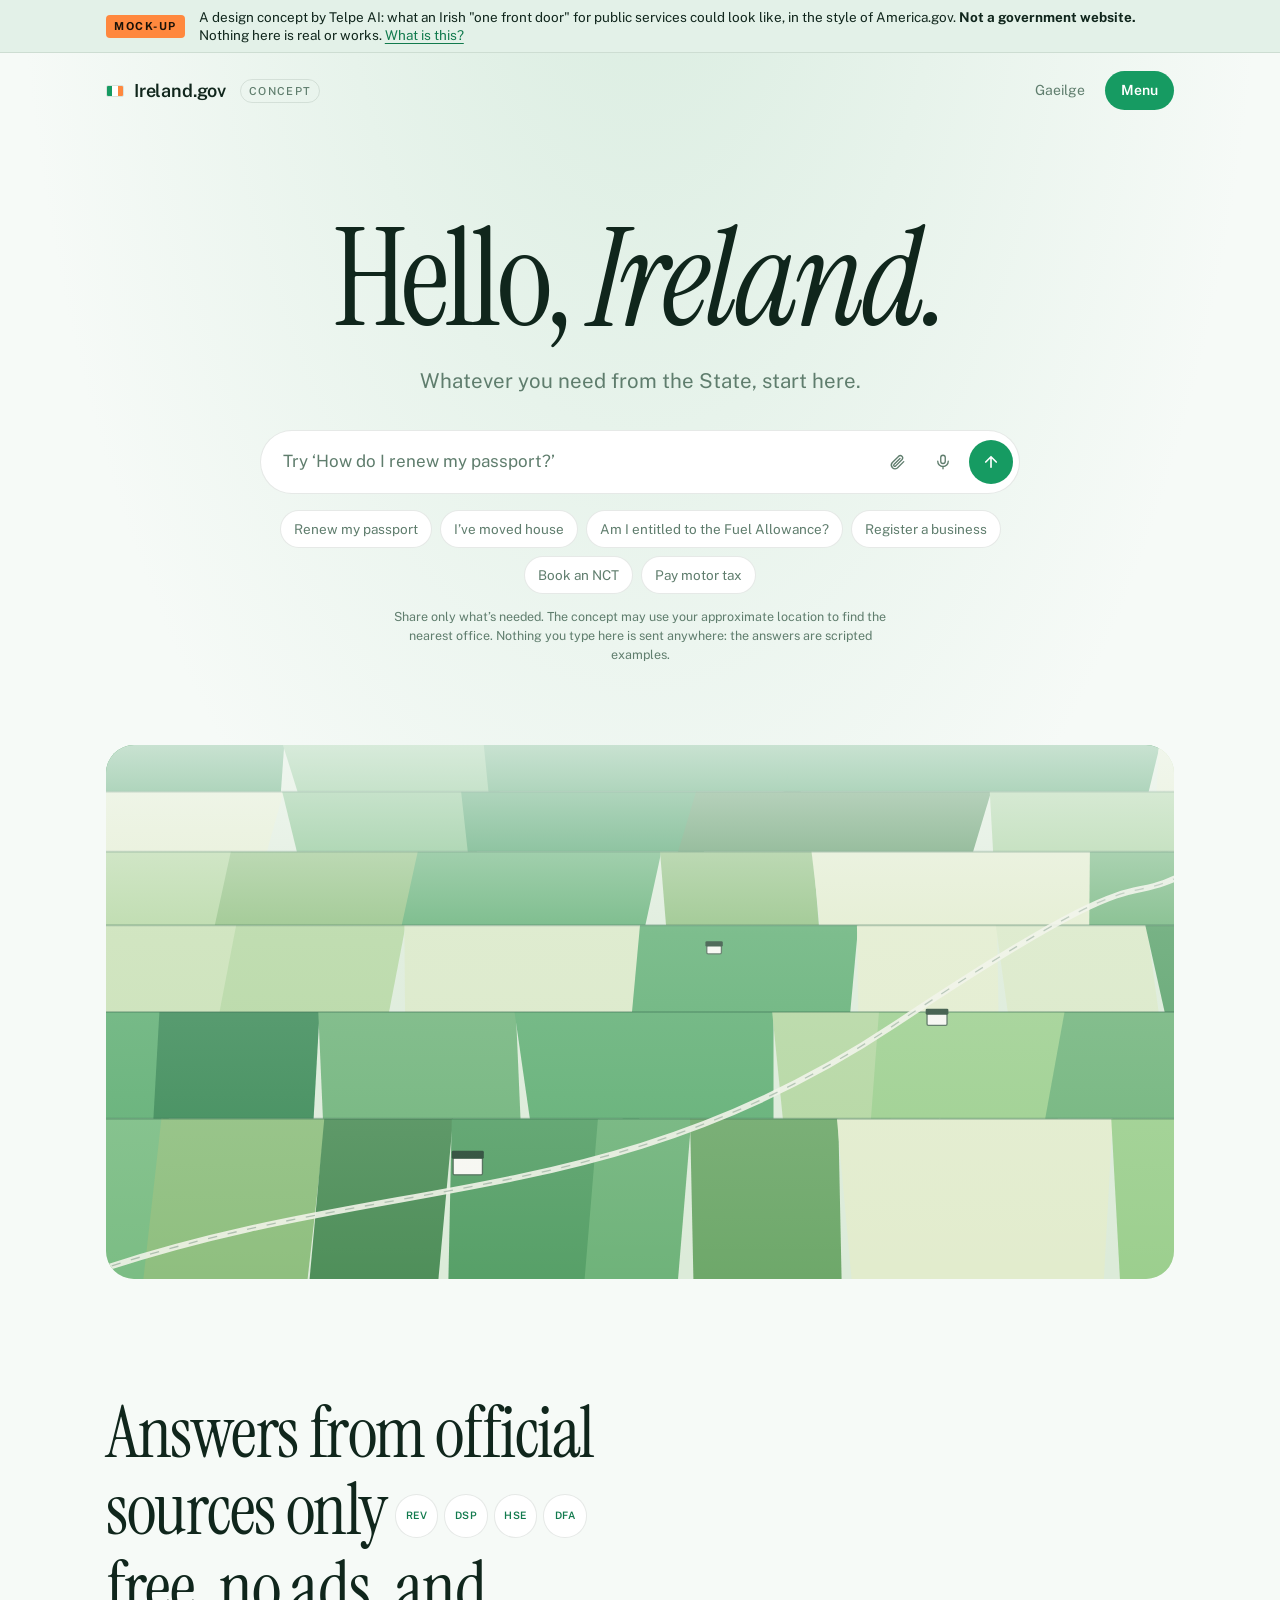
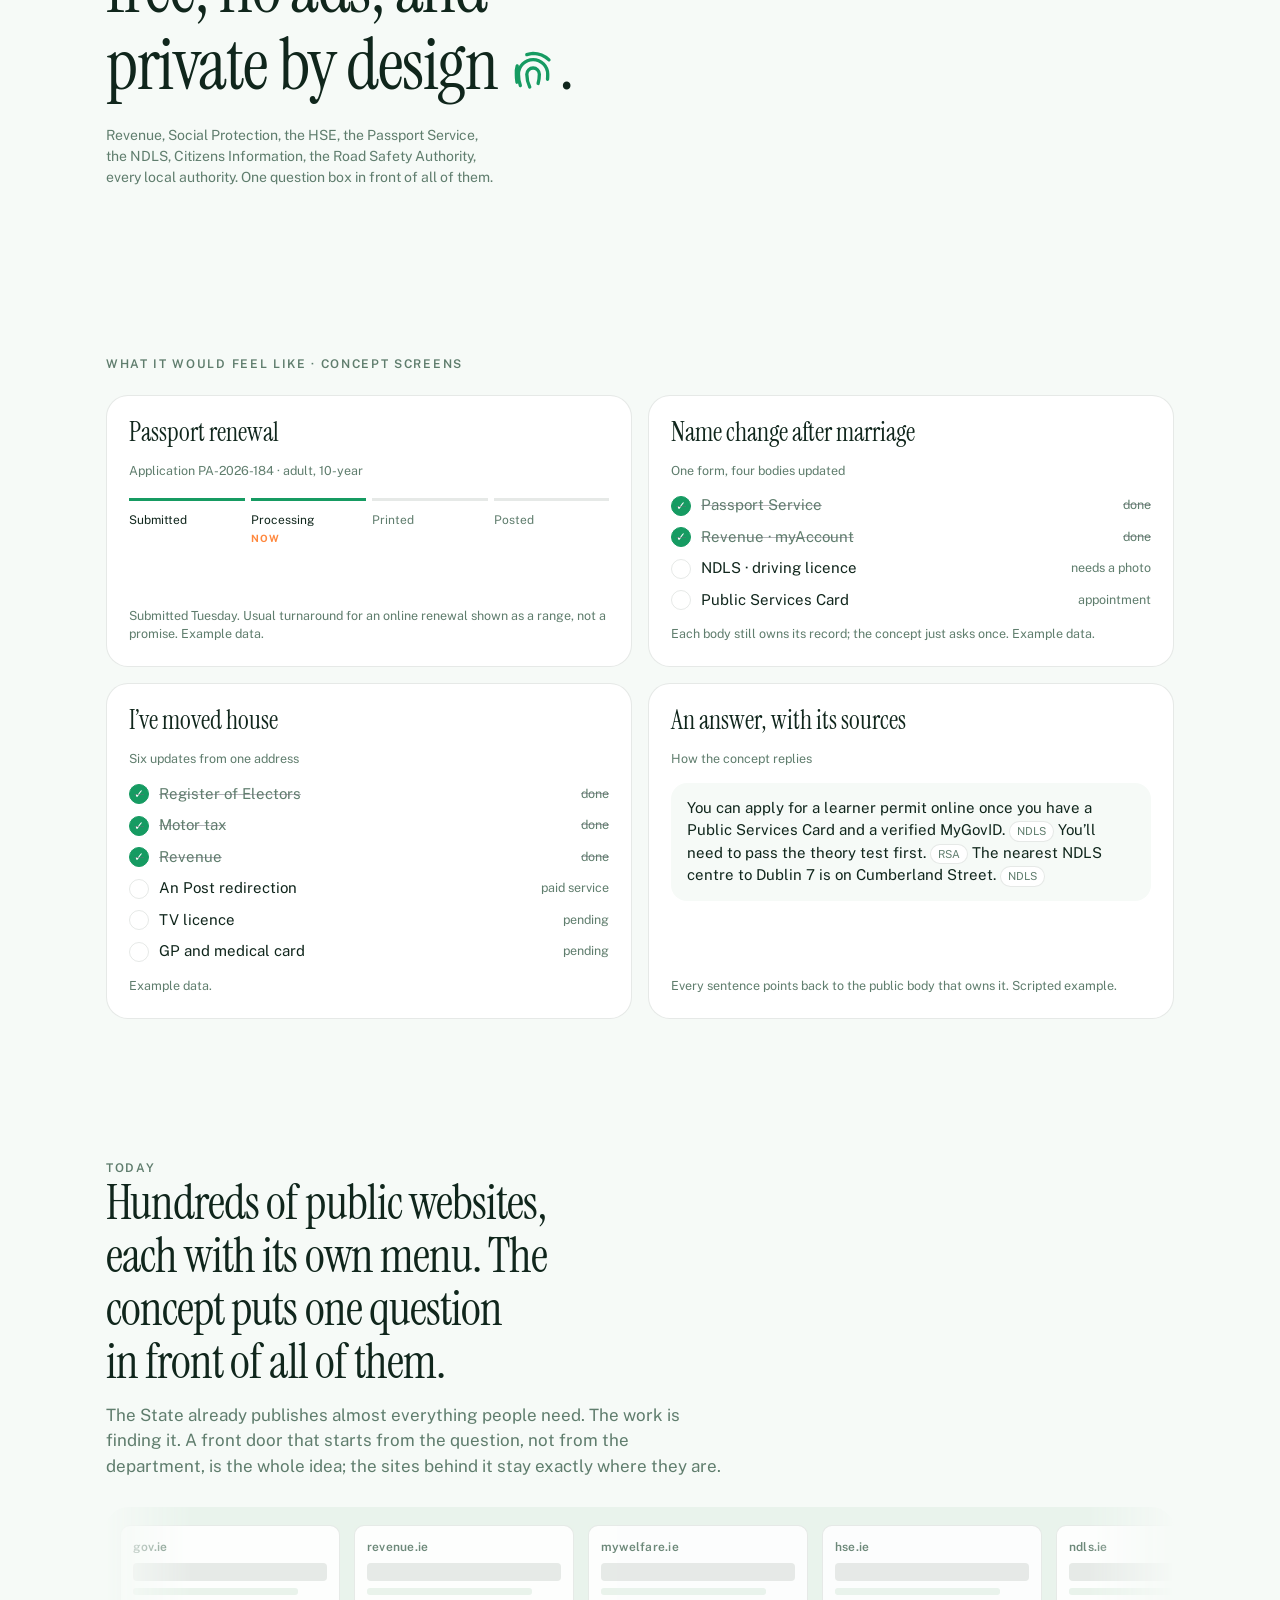
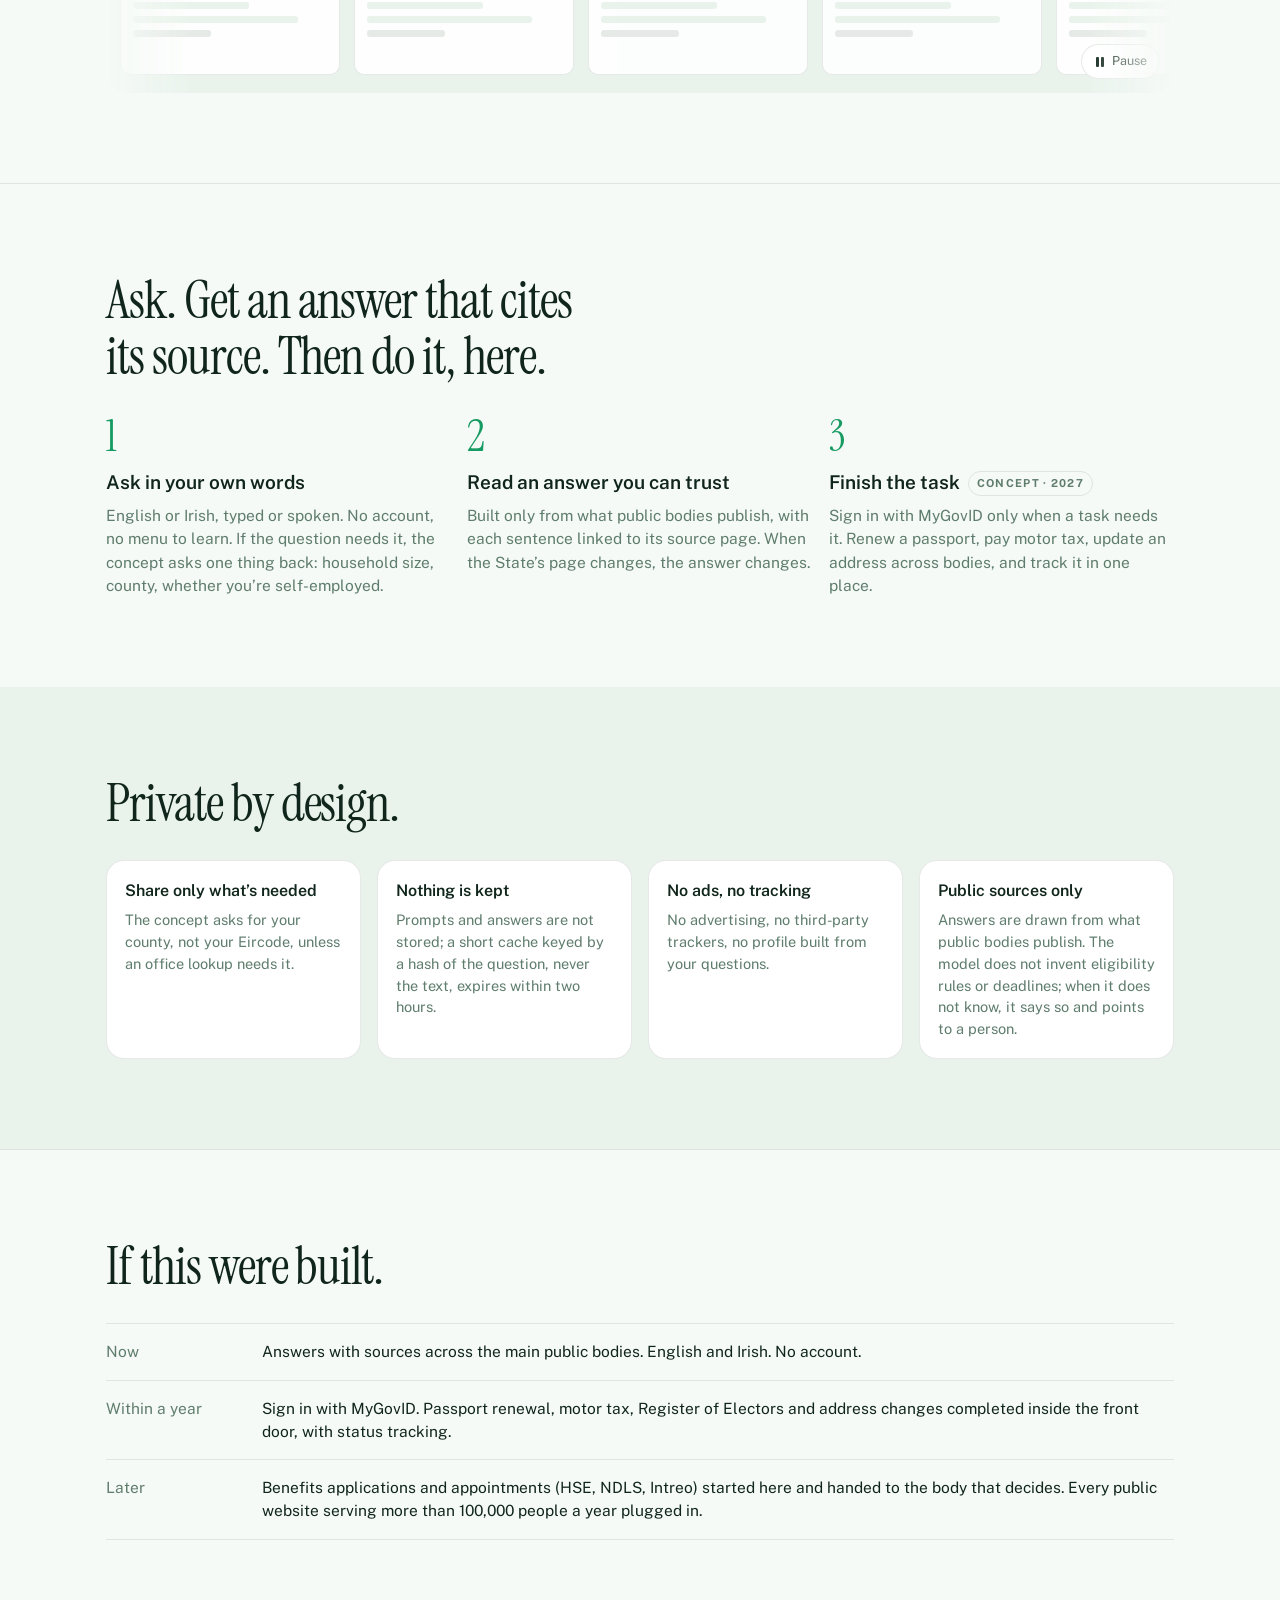
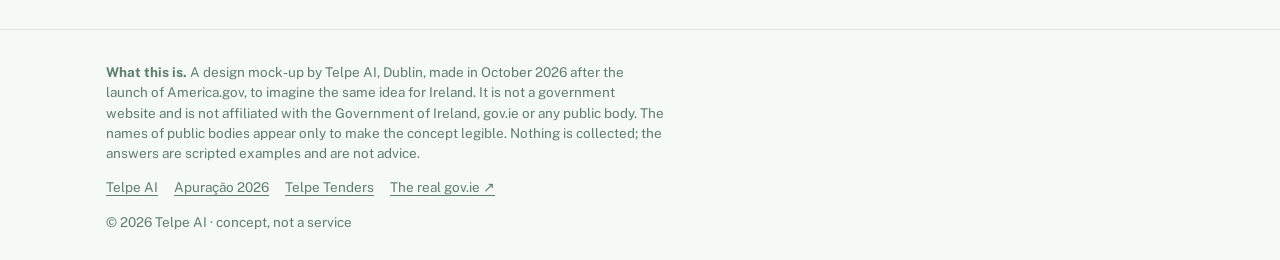
==== commit 59d99936: "Ireland.gov concept: light and airy in Irish greens (one theme), soft mock-up band with the orange t" ====
--- a/index.html
+++ b/index.html
@@ -15,29 +15,25 @@
    instead of a building, then the promises in the largest type on the page, then the interface previews.
    Everything is framed by a permanent "mock-up" band so no one mistakes it for the State. */
 :root{
-  --bg:#f3f3f0;         /* warm paper grey */
-  --bg-2:#e9e9e4;
+  --bg:#f6faf7;         /* a breath of mint over white */
+  --bg-2:#e9f3ec;
   --card:#ffffff;
-  --fg:#15171a;         /* near-black ink */
-  --fg-2:#6b6f76;
-  --line:rgba(21,23,26,.10);
-  --act:#0f4d3a;        /* the one interactive colour: bottle green */
+  --fg:#10261c;         /* deep green ink instead of black */
+  --fg-2:#5f7d6d;       /* sage for secondary text */
+  --line:rgba(16,38,28,.10);
+  --act:#169b62;        /* the flag's green, for everything you can press */
+  --act-dk:#117a4d;
   --act-ink:#ffffff;
-  --mock:#ffd60a;       /* the mock-up tag */
-  --mock-ink:#1a1a1a;
+  --orange:#ff883e;     /* the flag's orange, only for the mock-up tag and the "now" mark */
+  --mock-bg:#e3f1e8;
   --serif:"Instrument Serif",Georgia,"Times New Roman",serif;
   --sans:"Public Sans",-apple-system,BlinkMacSystemFont,"Helvetica Neue",Arial,sans-serif;
-  color-scheme:light;
+  color-scheme:light;   /* deliberately one theme: light */
 }
-@media (prefers-color-scheme:dark){
-  :root:not([data-theme="light"]){--bg:#121416;--bg-2:#1a1d20;--card:#1c1f23;--fg:#f1f1ed;--fg-2:#9a9ea6;--line:rgba(241,241,237,.12);--act:#3f9d78;--act-ink:#0b1510;color-scheme:dark}
-}
-:root[data-theme="dark"]{--bg:#121416;--bg-2:#1a1d20;--card:#1c1f23;--fg:#f1f1ed;--fg-2:#9a9ea6;--line:rgba(241,241,237,.12);--act:#3f9d78;--act-ink:#0b1510;color-scheme:dark}
-
 *{box-sizing:border-box}
 html{scroll-behavior:smooth}
 html,body{margin:0}
-body{background:var(--bg);color:var(--fg);font-family:var(--sans);font-size:17px;line-height:1.5;-webkit-font-smoothing:antialiased;text-rendering:optimizeLegibility;overflow-x:hidden}
+body{background:var(--bg);color:var(--fg);font-family:var(--sans);background-image:radial-gradient(70% 36% at 50% -4%,#d8ecdf 0%,rgba(216,236,223,0) 70%);background-repeat:no-repeat;font-size:17px;line-height:1.5;-webkit-font-smoothing:antialiased;text-rendering:optimizeLegibility;overflow-x:hidden}
 a{color:inherit;text-decoration:none}
 button,input{font:inherit;color:inherit}
 :focus-visible{outline:2px solid var(--act);outline-offset:3px;border-radius:6px}
@@ -48,11 +44,11 @@
 .eyebrow{font-size:12px;letter-spacing:.14em;text-transform:uppercase;color:var(--fg-2);font-weight:600}
 
 /* the mock-up band — always visible, never styled like a notice the State would send */
-.mock{position:sticky;top:env(safe-area-inset-top,0px);z-index:40;background:var(--fg);color:var(--bg)}
-body::before{content:"";position:fixed;inset:0 0 auto;height:env(safe-area-inset-top,0px);z-index:41;background:var(--fg)}
+.mock{position:sticky;top:env(safe-area-inset-top,0px);z-index:40;background:var(--mock-bg);color:var(--fg);border-bottom:1px solid var(--line)}
+body::before{content:"";position:fixed;inset:0 0 auto;height:env(safe-area-inset-top,0px);z-index:41;background:var(--mock-bg)}
 .mock .wrap{display:flex;align-items:center;gap:14px;min-height:44px;padding-block:8px;font-size:13.5px;line-height:1.35}
-.mock .tag{flex:none;background:var(--mock);color:var(--mock-ink);font-weight:700;font-size:11px;letter-spacing:.14em;text-transform:uppercase;padding:4px 8px;border-radius:4px}
-.mock a{text-decoration:underline;text-underline-offset:3px;opacity:.85}.mock a:hover{opacity:1}
+.mock .tag{flex:none;background:var(--orange);color:#1a1208;font-weight:700;font-size:11px;letter-spacing:.14em;text-transform:uppercase;padding:4px 8px;border-radius:4px}
+.mock a{text-decoration:underline;text-underline-offset:3px;color:var(--act-dk)}
 
 header.top{padding-block:18px 8px}
 header.top .wrap{display:flex;align-items:center;justify-content:space-between;gap:10px 16px;flex-wrap:wrap}
@@ -65,7 +61,7 @@
 .lang{border:0;background:none;padding:8px 10px;border-radius:999px;color:var(--fg-2);cursor:pointer;font-size:14px}
 .lang:hover{color:var(--fg)}
 .pill{border:0;background:var(--act);color:var(--act-ink);border-radius:999px;padding:9px 16px;font-weight:600;font-size:14px;cursor:pointer;display:inline-flex;align-items:center;gap:8px}
-.pill:hover{filter:brightness(1.08)}
+.pill:hover{background:var(--act-dk)}
 
 /* hero */
 .hero{padding-block:clamp(40px,8vw,96px) clamp(28px,4vw,48px);text-align:center}
@@ -73,7 +69,7 @@
 .hero h1 em{font-style:italic}
 .hero .sub{margin:22px auto 0;max-width:34ch;font-size:clamp(17px,1.6vw,21px);color:var(--fg-2);text-wrap:balance}
 .ask{margin:34px auto 0;max-width:760px;text-align:left}
-.ask form{display:flex;align-items:center;gap:6px;background:var(--card);border:1px solid var(--line);border-radius:999px;padding:6px 6px 6px 18px;box-shadow:0 20px 50px -30px rgba(0,0,0,.35)}
+.ask form{display:flex;align-items:center;gap:6px;background:var(--card);border:1px solid var(--line);border-radius:999px;padding:6px 6px 6px 18px;box-shadow:0 24px 60px -34px rgba(16,38,28,.35)}
 .ask input{flex:1;min-width:0;border:0;background:none;padding:12px 4px;font-size:17px;outline:none}
 .ask input::placeholder{color:var(--fg-2)}
 .ask .ic{border:0;background:none;width:40px;height:40px;border-radius:50%;display:grid;place-items:center;color:var(--fg-2);cursor:pointer;flex:none}
@@ -91,7 +87,7 @@
 .answer.on{display:block}
 .answer .hd{display:flex;justify-content:space-between;gap:12px;align-items:center;flex-wrap:wrap;margin-bottom:10px}
 .answer .q{font-family:var(--serif);font-size:24px;line-height:1.2}
-.answer .demo{font-size:11px;letter-spacing:.12em;text-transform:uppercase;font-weight:700;color:var(--mock-ink);background:var(--mock);border-radius:4px;padding:3px 7px;flex:none}
+.answer .demo{font-size:11px;letter-spacing:.12em;text-transform:uppercase;font-weight:700;color:#1a1208;background:var(--orange);border-radius:4px;padding:3px 7px;flex:none}
 .answer ol{margin:12px 0 0;padding-left:22px;display:grid;gap:8px}
 .answer .src{display:flex;flex-wrap:wrap;gap:8px;margin-top:16px;align-items:center;font-size:12.5px;color:var(--fg-2)}
 .answer .src span{border:1px solid var(--line);border-radius:999px;padding:4px 10px;background:var(--bg)}
@@ -102,7 +98,7 @@
 
 /* the person, not the building */
 .photo{padding-block:clamp(16px,3vw,32px) 0}
-.photo figure{margin:0;border-radius:28px;overflow:hidden;background:#e7ddd0;aspect-ratio:16/8;max-width:100%;position:relative}
+.photo figure{margin:0;border-radius:28px;overflow:hidden;background:#dcebd9;aspect-ratio:16/8;max-width:100%;position:relative}
 .photo svg{display:block;width:100%;height:100%}
 .photo figcaption{font-size:12.5px;color:var(--fg-2);margin-top:12px;text-align:center}
 
@@ -110,13 +106,14 @@
 .promise{padding-block:clamp(56px,9vw,120px)}
 .promise p{font-family:var(--serif);font-size:clamp(34px,5.6vw,72px);line-height:1.08;letter-spacing:-.02em;max-width:19ch;text-wrap:balance}
 .promise .seals{display:inline-flex;gap:6px;vertical-align:middle;margin:0 10px 0 8px}
-.promise .seals i{display:inline-grid;place-items:center;width:clamp(30px,3.4vw,46px);height:clamp(30px,3.4vw,46px);border-radius:50%;background:var(--card);border:1px solid var(--line);font-family:var(--sans);font-style:normal;font-weight:600;font-size:clamp(8px,.8vw,11px);letter-spacing:.04em;color:var(--fg-2)}
-.promise .fp{display:inline-block;width:.7em;height:.7em;vertical-align:-.08em;margin-left:.15em}
+.promise .seals i{display:inline-grid;place-items:center;width:clamp(30px,3.4vw,46px);height:clamp(30px,3.4vw,46px);border-radius:50%;background:var(--card);border:1px solid var(--line);font-family:var(--sans);font-style:normal;font-weight:600;font-size:clamp(8px,.8vw,11px);letter-spacing:.04em;color:var(--act-dk)}
+.promise .fp{display:inline-block;width:.7em;height:.7em;vertical-align:-.08em;margin-left:.15em;color:var(--act)}
 .promise .legend{font-family:var(--sans);margin-top:22px;font-size:14px;line-height:1.5;letter-spacing:0;color:var(--fg-2);max-width:60ch}
 
 /* interface previews */
 .previews{padding-block:clamp(24px,4vw,56px)}
-.grid{display:grid;grid-template-columns:repeat(auto-fit,minmax(280px,1fr));gap:16px;margin-top:22px}
+.grid{display:grid;grid-template-columns:1fr;gap:16px;margin-top:22px}
+@media (min-width:720px){.grid{grid-template-columns:1fr 1fr}}
 .card{background:var(--card);border:1px solid var(--line);border-radius:22px;padding:22px;min-width:0;display:flex;flex-direction:column;gap:14px}
 .card h3{font-family:var(--serif);font-size:26px;line-height:1.15}
 .card .meta{font-size:12.5px;color:var(--fg-2)}
@@ -124,7 +121,7 @@
 .track div{font-size:12px;color:var(--fg-2);padding-top:10px;border-top:3px solid var(--line);position:relative}
 .track div.done{border-top-color:var(--act);color:var(--fg)}
 .track div.now{border-top-color:var(--act)}
-.track div.now::after{content:"now";display:block;margin-top:2px;font-size:10px;letter-spacing:.1em;text-transform:uppercase;color:var(--act);font-weight:700}
+.track div.now::after{content:"now";display:block;margin-top:2px;font-size:10px;letter-spacing:.1em;text-transform:uppercase;color:var(--orange);font-weight:700}
 .check{list-style:none;margin:0;padding:0;display:grid;gap:9px}
 .check li{display:flex;gap:10px;align-items:center;font-size:15px}
 .check i{width:20px;height:20px;border-radius:50%;border:1.5px solid var(--line);display:inline-grid;place-items:center;flex:none;font-style:normal;font-size:12px}
@@ -143,7 +140,7 @@
 .row{display:flex;gap:14px;width:max-content;animation:drift 70s linear infinite;padding-inline:14px}
 .strip.paused .row{animation-play-state:paused}
 @keyframes drift{to{transform:translateX(-50%)}}
-.old{width:220px;height:150px;background:var(--card);border:1px solid var(--line);border-radius:10px;padding:12px;flex:none;display:flex;flex-direction:column;gap:7px;filter:saturate(.3);opacity:.9}
+.old{width:220px;height:150px;background:var(--card);border:1px solid var(--line);border-radius:10px;padding:12px;flex:none;display:flex;flex-direction:column;gap:7px;opacity:.9}
 .old b{font-size:12px;font-weight:600;color:var(--fg-2);letter-spacing:.02em}
 .old i{display:block;height:7px;border-radius:3px;background:var(--bg-2)}
 .old i.w{width:60%}.old i.m{width:85%}.old i.c{width:40%;background:var(--line)}
@@ -157,6 +154,7 @@
 .steps{display:grid;grid-template-columns:repeat(auto-fit,minmax(240px,1fr));gap:16px;margin-top:28px}
 .step{min-width:0}
 .step .n{font-family:var(--serif);font-size:44px;line-height:1;color:var(--act)}
+.band.alt{background:var(--bg-2);border-top:0}
 .step h3{font-size:19px;font-weight:600;margin-top:10px}
 .step p{color:var(--fg-2);margin-top:8px;font-size:15.5px}
 .step .soon{display:inline-block;font-size:11px;letter-spacing:.12em;text-transform:uppercase;font-weight:700;color:var(--fg-2);border:1px solid var(--line);border-radius:999px;padding:3px 8px;margin-left:8px;vertical-align:middle}
@@ -241,48 +239,9 @@
 
   <section class="photo">
     <div class="wrap">
-      <figure aria-label="A bicycle mechanic in a small shop, illustrated">
-        <svg viewBox="0 0 1600 800" role="img" aria-hidden="true">
-          <defs>
-            <linearGradient id="sky" x1="0" y1="0" x2="0" y2="1"><stop offset="0" stop-color="#efe6da"/><stop offset="1" stop-color="#e3d6c6"/></linearGradient>
-            <linearGradient id="light" x1="0" y1="0" x2="1" y2="1"><stop offset="0" stop-color="#fff7e8" stop-opacity=".9"/><stop offset="1" stop-color="#fff7e8" stop-opacity="0"/></linearGradient>
-          </defs>
-          <rect width="1600" height="800" fill="url(#sky)"/>
-          <!-- window and light -->
-          <rect x="1040" y="90" width="420" height="420" rx="14" fill="#f6efe4" stroke="#cdbfae" stroke-width="6"/>
-          <path d="M1250 90v420M1040 300h420" stroke="#cdbfae" stroke-width="6"/>
-          <path d="M1040 510 760 800h760V510z" fill="url(#light)"/>
-          <!-- shelves with tyres and tools -->
-          <rect x="120" y="150" width="560" height="14" rx="4" fill="#b9a68f"/>
-          <rect x="120" y="330" width="560" height="14" rx="4" fill="#b9a68f"/>
-          <g fill="none" stroke="#2b2b2e" stroke-width="18"><circle cx="200" cy="100" r="46"/><circle cx="310" cy="100" r="46"/><circle cx="420" cy="100" r="46"/></g>
-          <g fill="#c9c2b8"><rect x="500" y="70" width="30" height="80" rx="6"/><rect x="545" y="90" width="22" height="60" rx="5"/><rect x="580" y="60" width="26" height="90" rx="6"/></g>
-          <g fill="#169b62"><rect x="150" y="250" width="120" height="80" rx="8"/></g><g fill="#ff883e"><rect x="290" y="270" width="90" height="60" rx="8"/></g><g fill="#2b2b2e"><rect x="400" y="236" width="140" height="94" rx="8"/></g>
-          <!-- floor -->
-          <rect x="0" y="660" width="1600" height="140" fill="#d9ccbb"/>
-          <!-- workstand + bike -->
-          <path d="M560 660 600 420M640 660 600 420" stroke="#2b2b2e" stroke-width="12" stroke-linecap="round"/>
-          <path d="M600 420h200" stroke="#2b2b2e" stroke-width="12" stroke-linecap="round"/>
-          <g fill="none" stroke="#2b2b2e" stroke-width="14"><circle cx="760" cy="540" r="120"/><circle cx="1120" cy="540" r="120"/></g>
-          <g fill="none" stroke="#5a5a60" stroke-width="3"><circle cx="760" cy="540" r="120"/><circle cx="1120" cy="540" r="120"/><path d="M760 420v240M640 540h240M675 455l170 170M845 455 675 625M1120 420v240M1000 540h240M1035 455l170 170M1205 455l-170 170"/></g>
-          <path d="M760 540 860 400h160l100 140M860 400l60 140h120M820 400h110M880 540 940 400" fill="none" stroke="#0f4d3a" stroke-width="16" stroke-linejoin="round" stroke-linecap="round"/>
-          <path d="M1000 400l30-50h40" fill="none" stroke="#2b2b2e" stroke-width="14" stroke-linecap="round"/>
-          <ellipse cx="920" cy="540" rx="34" ry="34" fill="#2b2b2e"/>
-          <!-- the mechanic -->
-          <g>
-            <path d="M335 660c0-120 30-200 125-200s125 80 125 200z" fill="#3b4f8a"/>
-            <path d="M372 660c0-100 24-160 88-160s88 60 88 160z" fill="#dcd5c7"/>
-            <rect x="440" y="410" width="40" height="60" rx="14" fill="#d9a98a"/>
-            <circle cx="460" cy="372" r="60" fill="#e2b597"/>
-            <path d="M400 360c6-66 116-74 120 0-28-10-66-10-120 0z" fill="#3a2a22"/>
-            <path d="M560 500c50 20 110 40 170 30l30-20" fill="none" stroke="#e2b597" stroke-width="38" stroke-linecap="round"/>
-            <path d="M360 500c-30 40-55 90-65 150" fill="none" stroke="#e2b597" stroke-width="38" stroke-linecap="round"/>
-            <rect x="735" y="490" width="60" height="18" rx="6" fill="#c9c2b8" transform="rotate(-20 735 490)"/>
-          </g>
-          <!-- a small plant on the sill -->
-          <g><rect x="1310" y="470" width="60" height="44" rx="6" fill="#b55a3c"/><path d="M1340 470c-30-30-50-50-30-90 20 30 30 50 30 90zm0 0c30-30 50-50 30-90-20 30-30 50-30 90z" fill="#2e7d5b"/></g>
-        </svg>
-        <figcaption>A mechanic in a bike shop in Cork. A real site would use a photograph of a person, not a building; the illustration stands in.</figcaption>
+      <figure aria-label="Fields in many shades of green, seen from above, illustrated">
+        <svg viewBox="0 0 1600 800" role="img" aria-hidden="true"><defs><linearGradient id="haze" x1="0" y1="0" x2="0" y2="1"><stop offset="0" stop-color="#f6faf7" stop-opacity=".75"/><stop offset=".35" stop-color="#f6faf7" stop-opacity=".2"/><stop offset="1" stop-color="#f6faf7" stop-opacity="0"/></linearGradient></defs><polygon points="-80,0 267,0 262,70 -85,70" fill="#3f9a5f"/><polygon points="265,0 568,0 590,70 287,70" fill="#7bbd84"/><polygon points="566,0 1034,0 1041,70 573,70" fill="#3f9a5f"/><polygon points="1032,0 1579,0 1562,70 1015,70" fill="#3f9a5f"/><polygon points="1577,0 1889,0 1886,70 1574,70" fill="#e2eccd"/><polygon points="-96,70 266,70 241,160 -121,160" fill="#e2eccd"/><polygon points="264,70 534,70 556,160 286,160" fill="#7bbd84"/><polygon points="532,70 886,70 896,160 542,160" fill="#3f9a5f"/><polygon points="884,70 1326,70 1299,160 857,160" fill="#4f8f5a"/><polygon points="1324,70 1586,70 1591,160 1329,160" fill="#a3cf9a"/><polygon points="1584,70 1972,70 1968,160 1580,160" fill="#a3cf9a"/><polygon points="-66,160 189,160 195,270 -60,270" fill="#b3d6a0"/><polygon points="187,160 469,160 445,270 163,270" fill="#8fbf7f"/><polygon points="467,160 832,160 808,270 443,270" fill="#5fae73"/><polygon points="830,160 1059,160 1068,270 839,270" fill="#8fbf7f"/><polygon points="1057,160 1476,160 1489,270 1070,270" fill="#e2eccd"/><polygon points="1474,160 1814,160 1813,270 1473,270" fill="#6fb37a"/><polygon points="-77,270 197,270 182,400 -92,400" fill="#c8e0b4"/><polygon points="195,270 449,270 424,400 170,400" fill="#b3d6a0"/><polygon points="447,270 802,270 803,400 448,400" fill="#d9e8c6"/><polygon points="800,270 1127,270 1115,400 788,400" fill="#5fae73"/><polygon points="1125,270 1335,270 1337,400 1127,400" fill="#e2eccd"/><polygon points="1333,270 1559,270 1577,400 1351,400" fill="#d9e8c6"/><polygon points="1557,270 1778,270 1807,400 1586,400" fill="#57a068"/><polygon points="-74,400 82,400 94,560 -62,560" fill="#5fae73"/><polygon points="80,400 320,400 311,560 71,560" fill="#3b8a57"/><polygon points="318,400 614,400 621,560 325,560" fill="#6fb37a"/><polygon points="612,400 776,400 799,560 635,560" fill="#5fae73"/><polygon points="774,400 1000,400 1000,560 774,560" fill="#5fae73"/><polygon points="998,400 1160,400 1176,560 1014,560" fill="#b3d6a0"/><polygon points="1158,400 1438,400 1426,560 1146,560" fill="#9ccf8e"/><polygon points="1436,400 1685,400 1656,560 1407,560" fill="#6fb37a"/><polygon points="-78,560 85,560 94,800 -69,800" fill="#7bbd84"/><polygon points="83,560 329,560 302,800 56,800" fill="#8fbf7f"/><polygon points="327,560 520,560 498,800 305,800" fill="#4f8f5a"/><polygon points="518,560 739,560 734,800 513,800" fill="#57a068"/><polygon points="737,560 877,560 857,800 717,800" fill="#6fb37a"/><polygon points="875,560 1097,560 1102,800 880,800" fill="#6ea86a"/><polygon points="1095,560 1250,560 1272,800 1117,800" fill="#e2eccd"/><polygon points="1248,560 1508,560 1495,800 1235,800" fill="#e2eccd"/><polygon points="1506,560 1717,560 1730,800 1519,800" fill="#9ccf8e"/><g fill="none" stroke="#1f5a3a" stroke-opacity=".35" stroke-width="3"><line x1="0" x2="1600" y1="70" y2="70"/><line x1="0" x2="1600" y1="160" y2="160"/><line x1="0" x2="1600" y1="270" y2="270"/><line x1="0" x2="1600" y1="400" y2="400"/><line x1="0" x2="1600" y1="560" y2="560"/></g><path d="M-20 790 C 420 640, 760 700, 1180 420 S 1500 260, 1640 180" fill="none" stroke="#f1f3e8" stroke-width="9" stroke-linecap="round" opacity=".9"/><path d="M-20 790 C 420 640, 760 700, 1180 420 S 1500 260, 1640 180" fill="none" stroke="#9fb3a3" stroke-width="2" stroke-dasharray="14 16" opacity=".8"/><g fill="#f7f7f2" stroke="#4e6b57" stroke-width="2"><rect x="520" y="618" width="44" height="26" rx="2"/><rect x="1230" y="402" width="30" height="18" rx="2"/><rect x="900" y="300" width="22" height="13" rx="2"/></g><g fill="#2a4a37"><rect x="518" y="608" width="48" height="12" rx="2"/><rect x="1228" y="395" width="34" height="9" rx="2"/><rect x="898" y="294" width="26" height="8" rx="2"/></g><rect width="1600" height="800" fill="url(#haze)"/></svg>
+        <figcaption>Forty shades of green: fields near Clonakilty, from above. The real site would use a photograph; the illustration stands in.</figcaption>
       </figure>
     </div>
   </section>
@@ -361,7 +320,7 @@
     </div>
   </section>
 
-  <section class="band" id="privacy">
+  <section class="band alt" id="privacy">
     <div class="wrap">
       <h2>Private by design.</h2>
       <div class="priv">
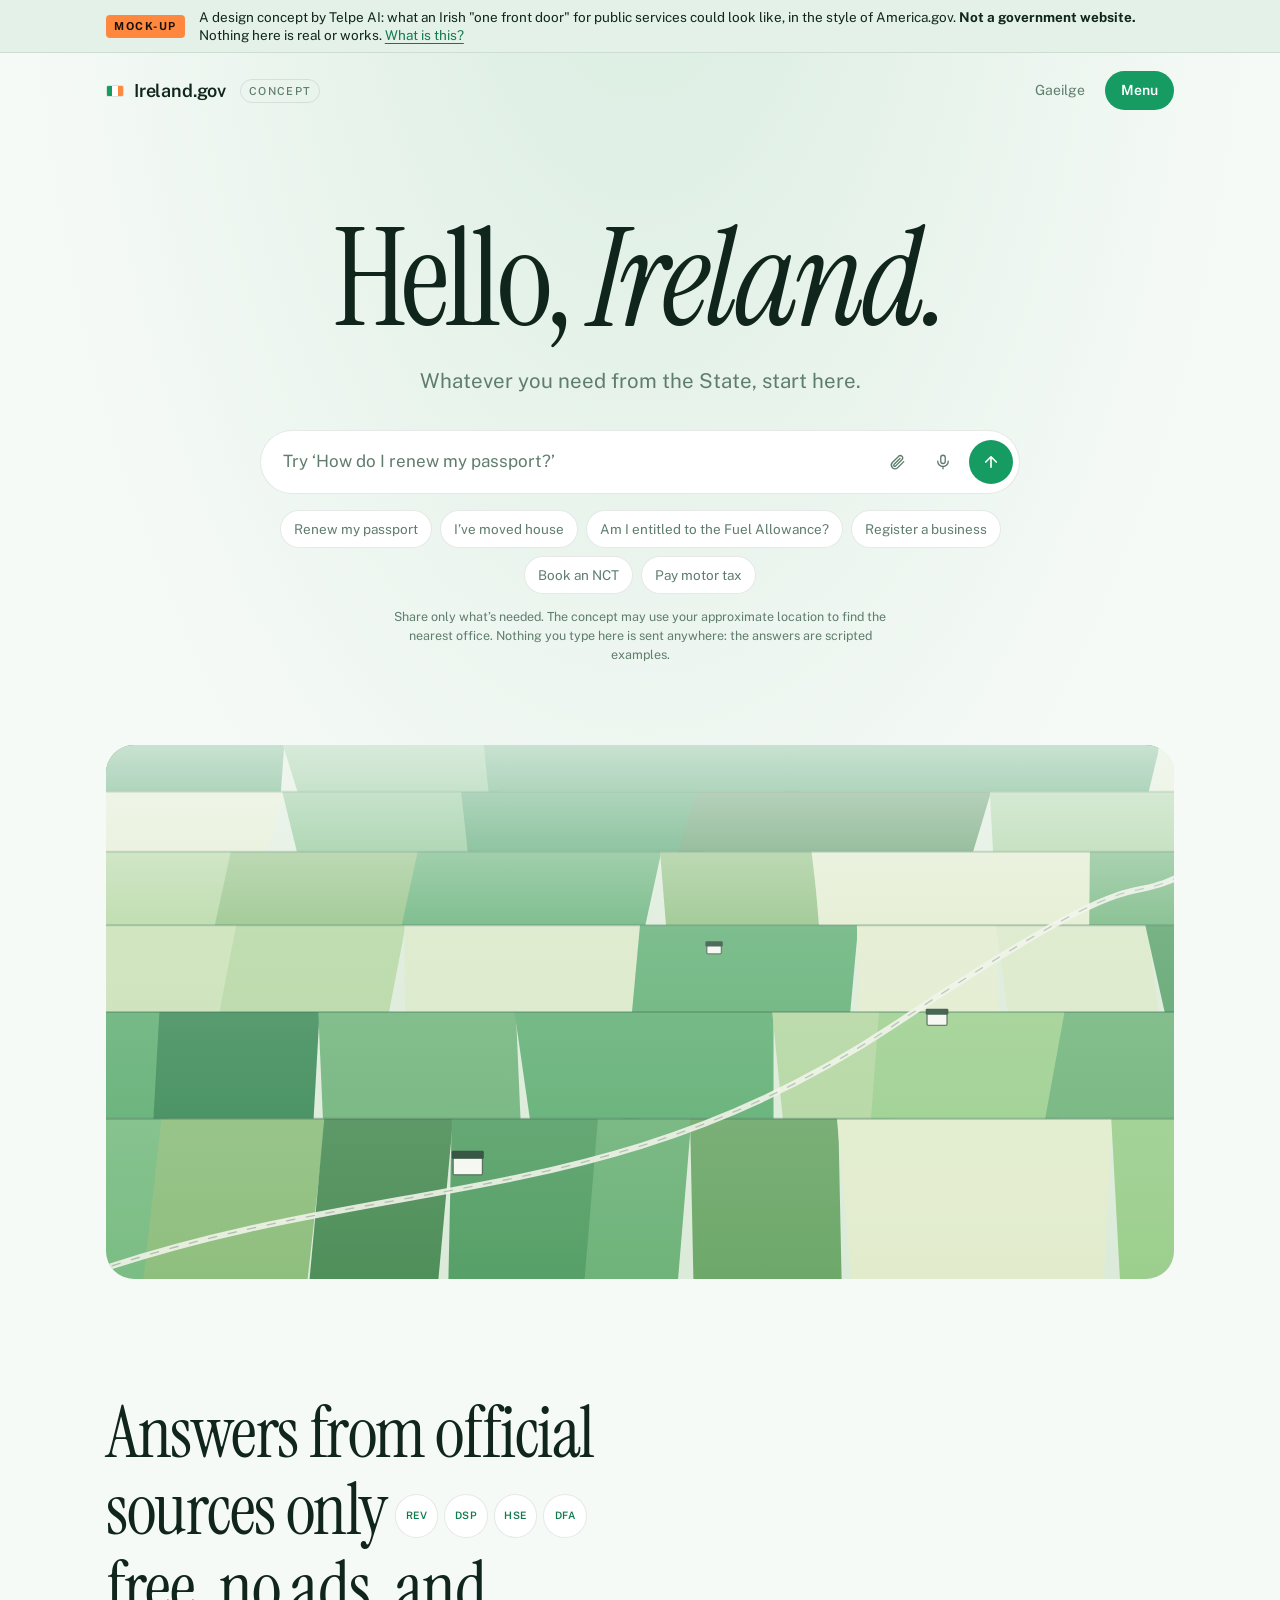
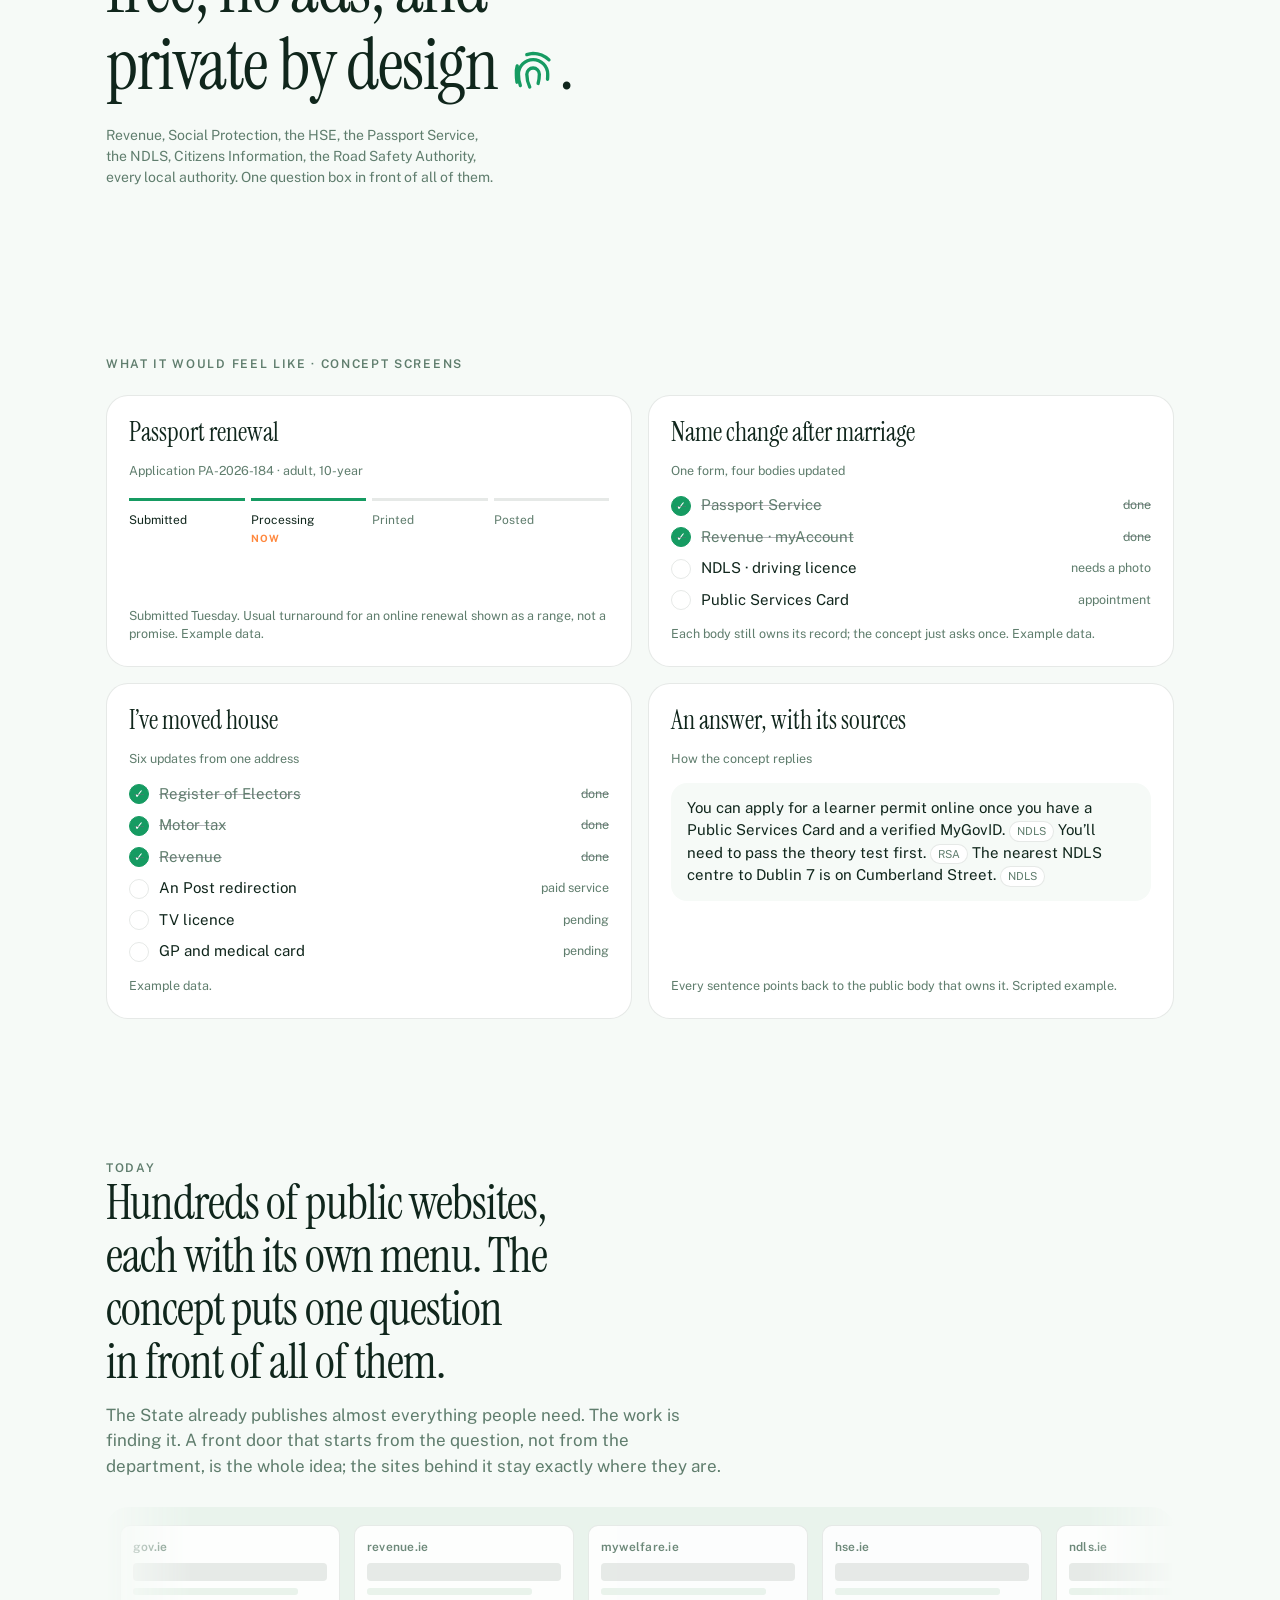
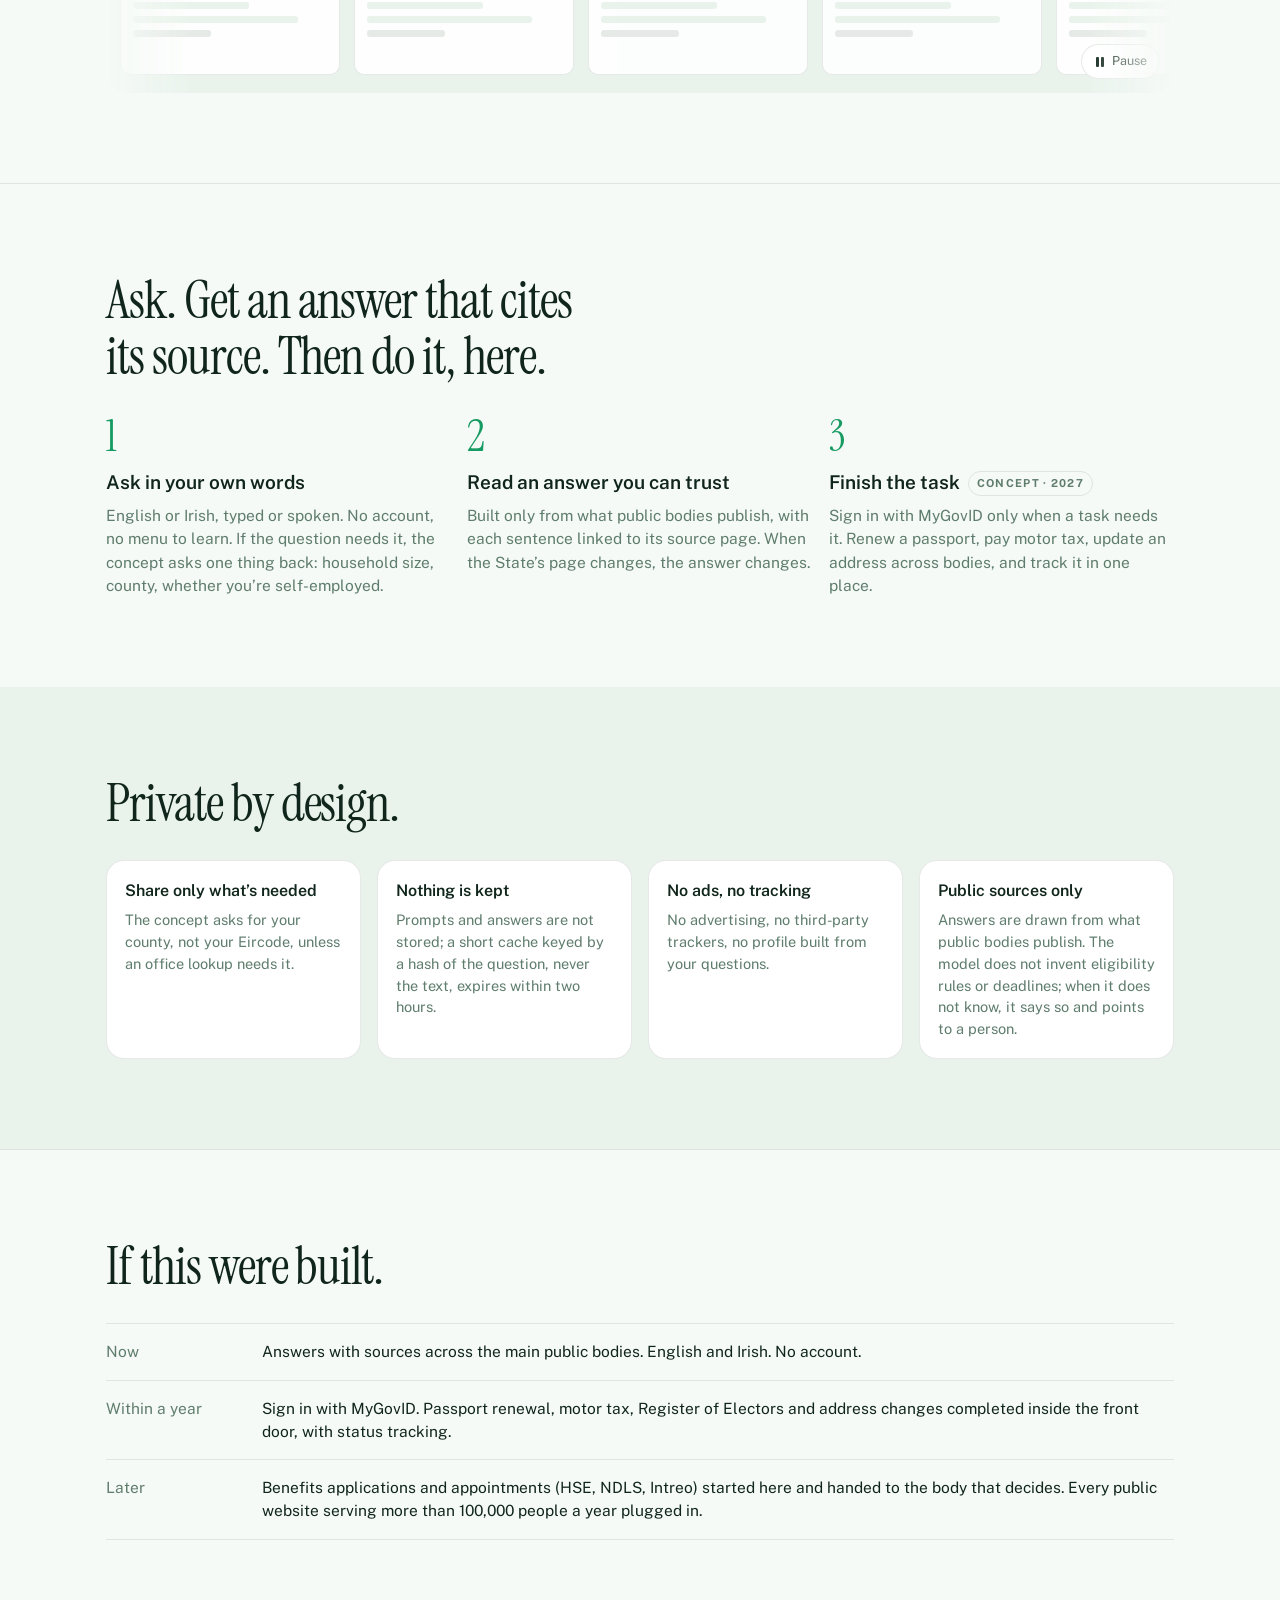
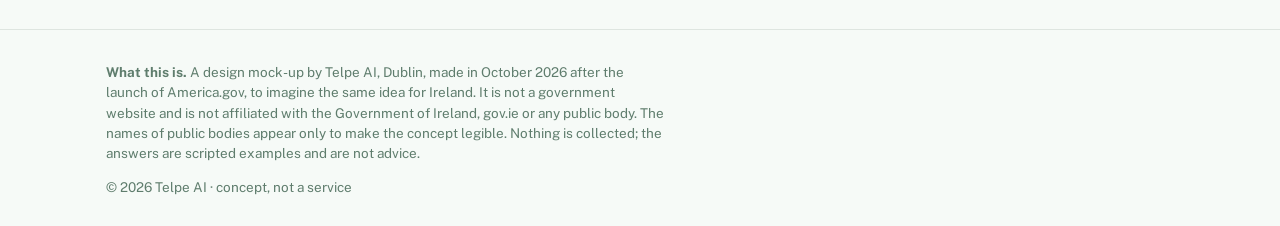
==== commit 2c0e3302: "Footer: only the concept, no links to other pages Co-Authored-By: Claude Fable 5.1 <noreply@anthropi" ====
--- a/index.html
+++ b/index.html
@@ -181,8 +181,6 @@
 footer{border-top:1px solid var(--line);padding-block:32px calc(28px + env(safe-area-inset-bottom,0px));font-size:13.5px;color:var(--fg-2)}
 footer .wrap{display:grid;gap:14px}
 footer p{max-width:70ch}
-footer nav{display:flex;flex-wrap:wrap;gap:16px}
-footer nav a{text-decoration:underline;text-underline-offset:3px}
 
 @media (max-width:640px){
   .mock .wrap{font-size:12.5px}
@@ -347,7 +345,6 @@
 <footer id="about">
   <div class="wrap">
     <p><strong>What this is.</strong> A design mock-up by Telpe AI, Dublin, made in October 2026 after the launch of America.gov, to imagine the same idea for Ireland. It is not a government website and is not affiliated with the Government of Ireland, gov.ie or any public body. The names of public bodies appear only to make the concept legible. Nothing is collected; the answers are scripted examples and are not advice.</p>
-    <nav><a href="company.html">Telpe AI</a><a href="projects/apuracao-2026/">Apuração 2026</a><a href="projects/tenders/">Telpe Tenders</a><a href="https://www.gov.ie" rel="noopener" target="_blank">The real gov.ie ↗</a></nav>
     <p>© <span id="year">2026</span> Telpe AI · concept, not a service</p>
   </div>
 </footer>
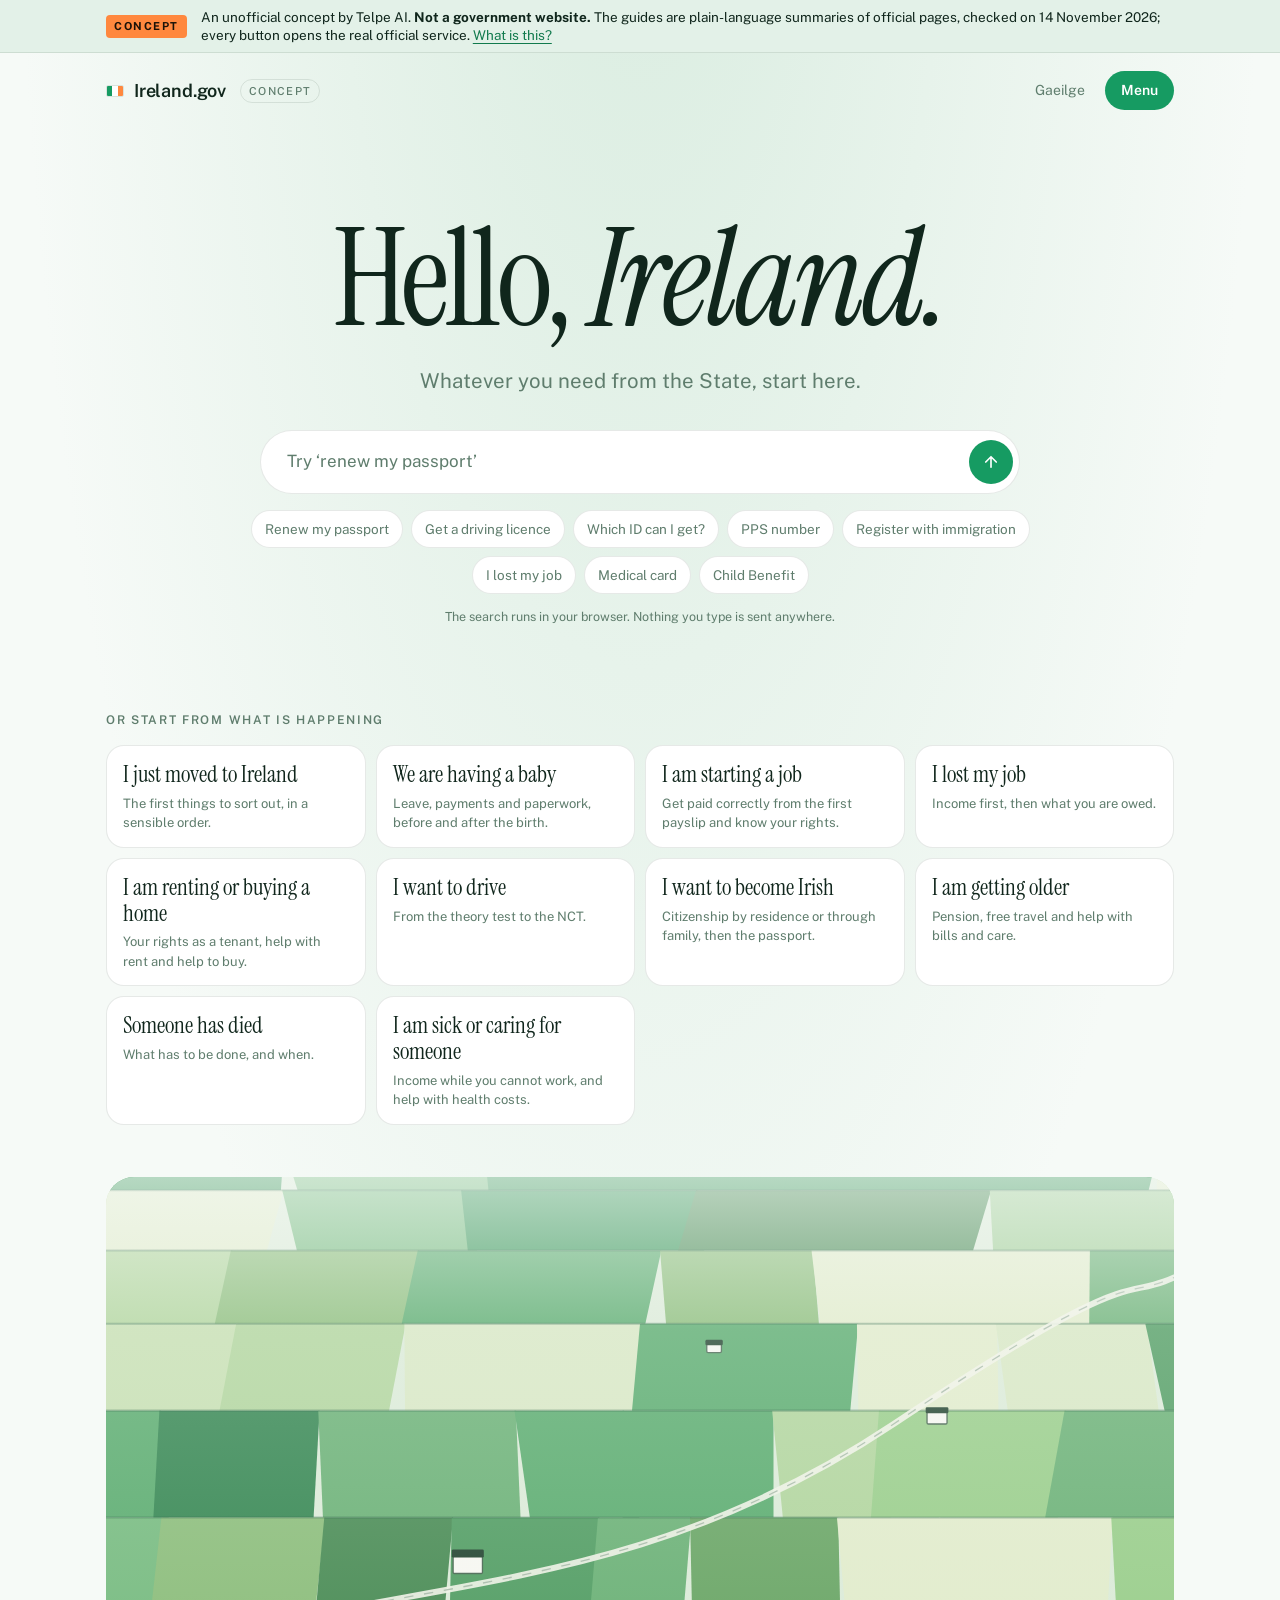
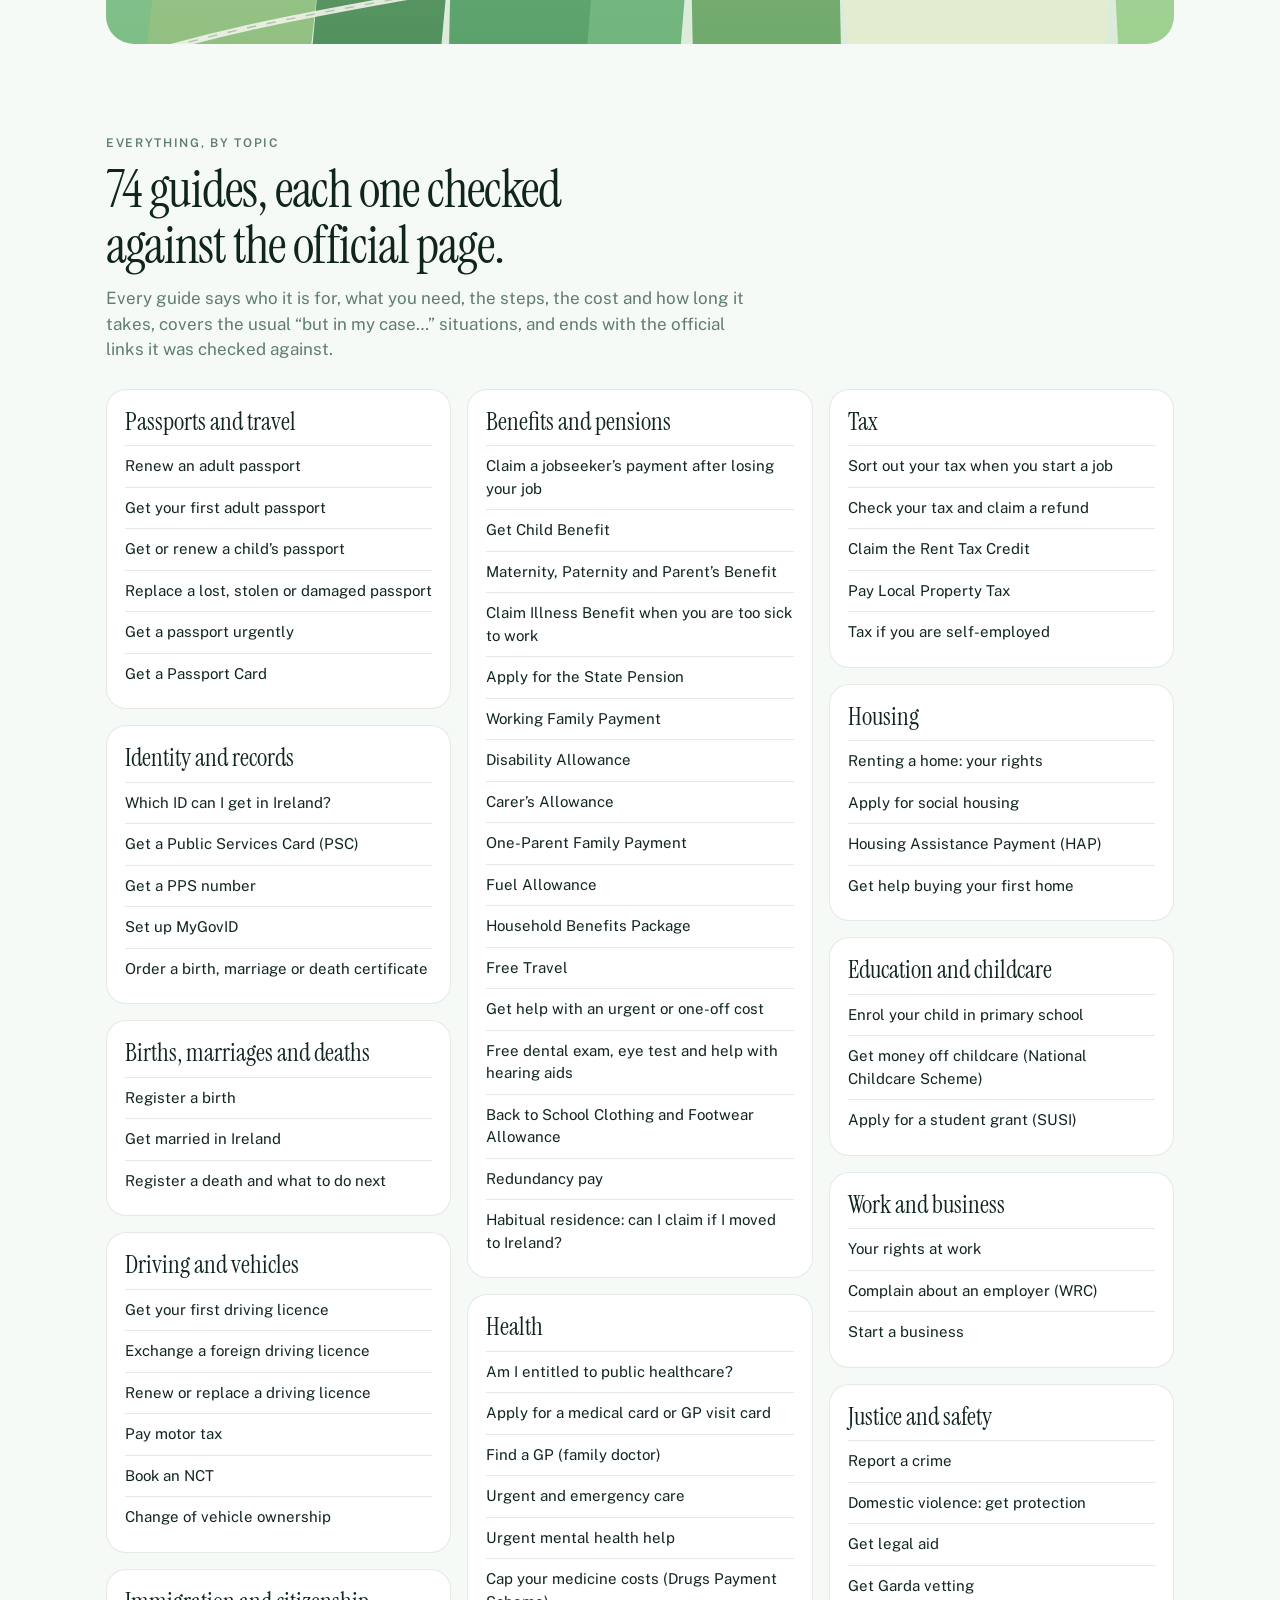
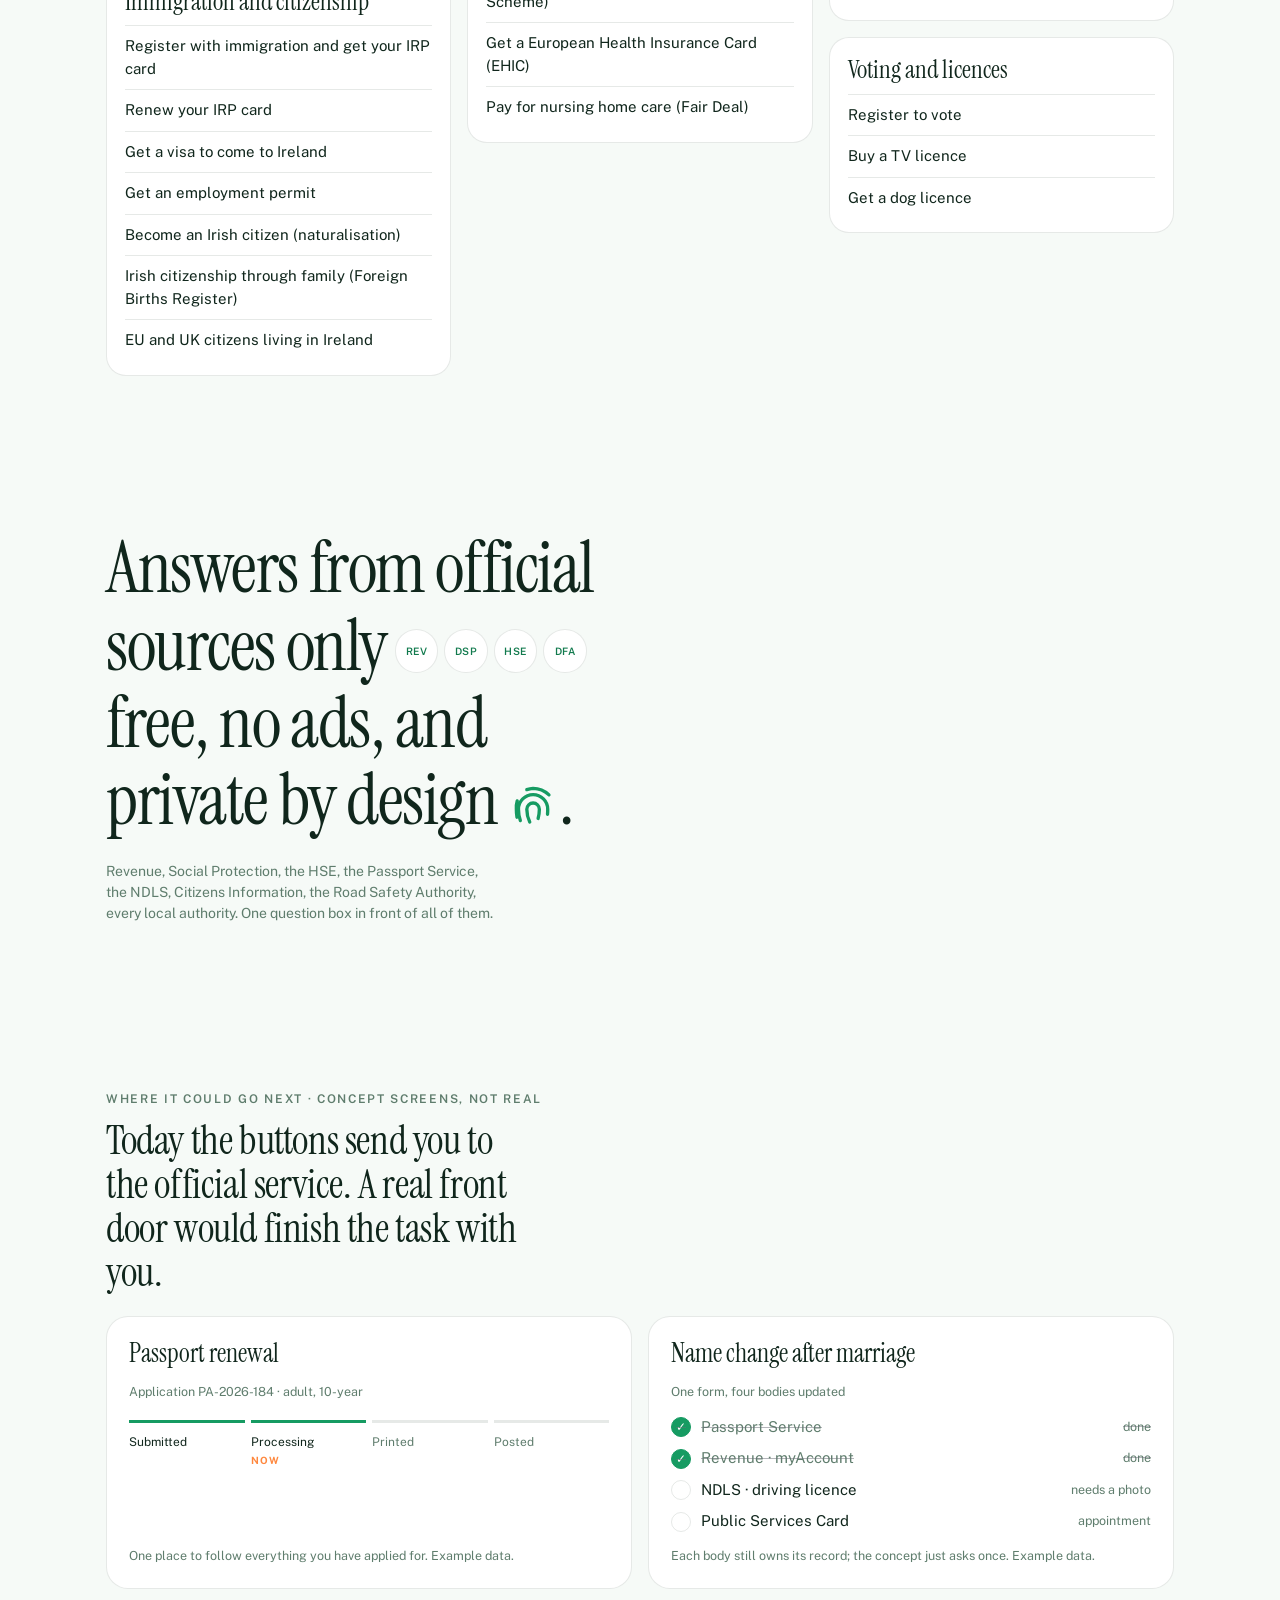
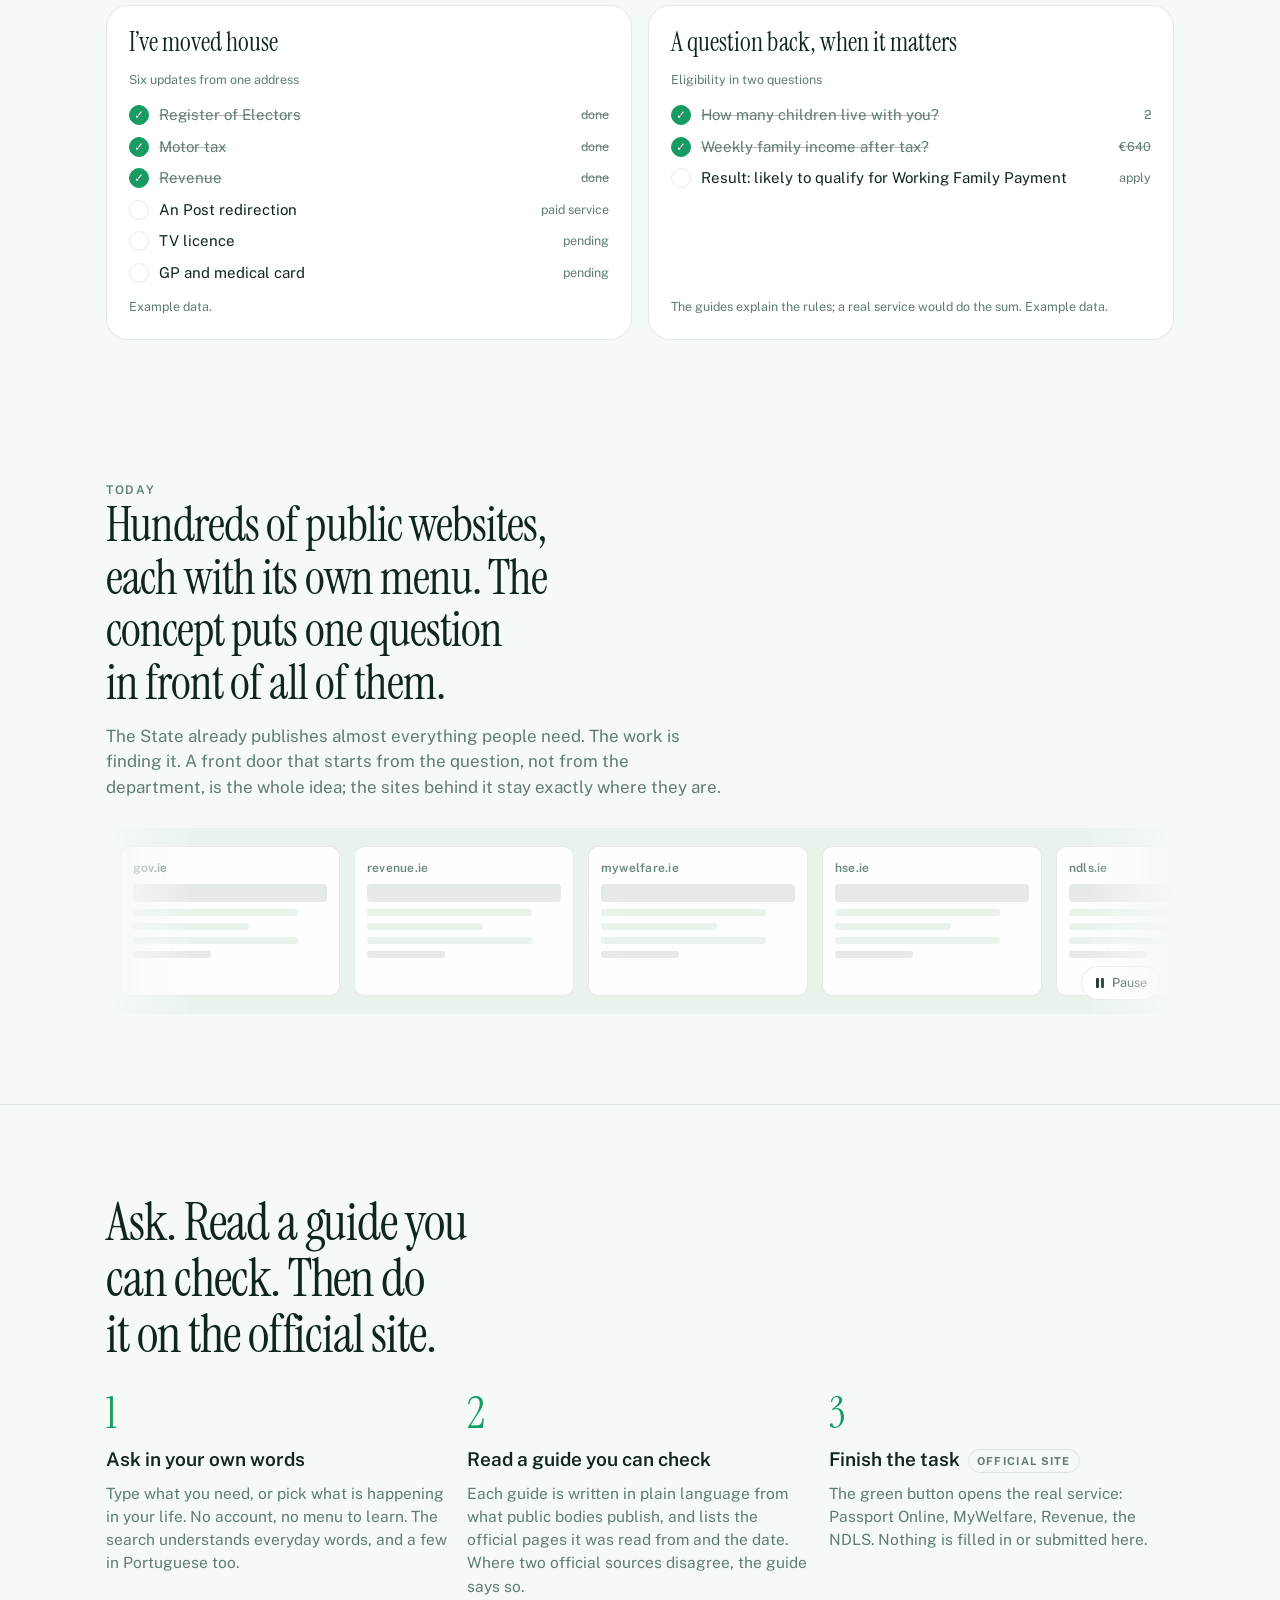
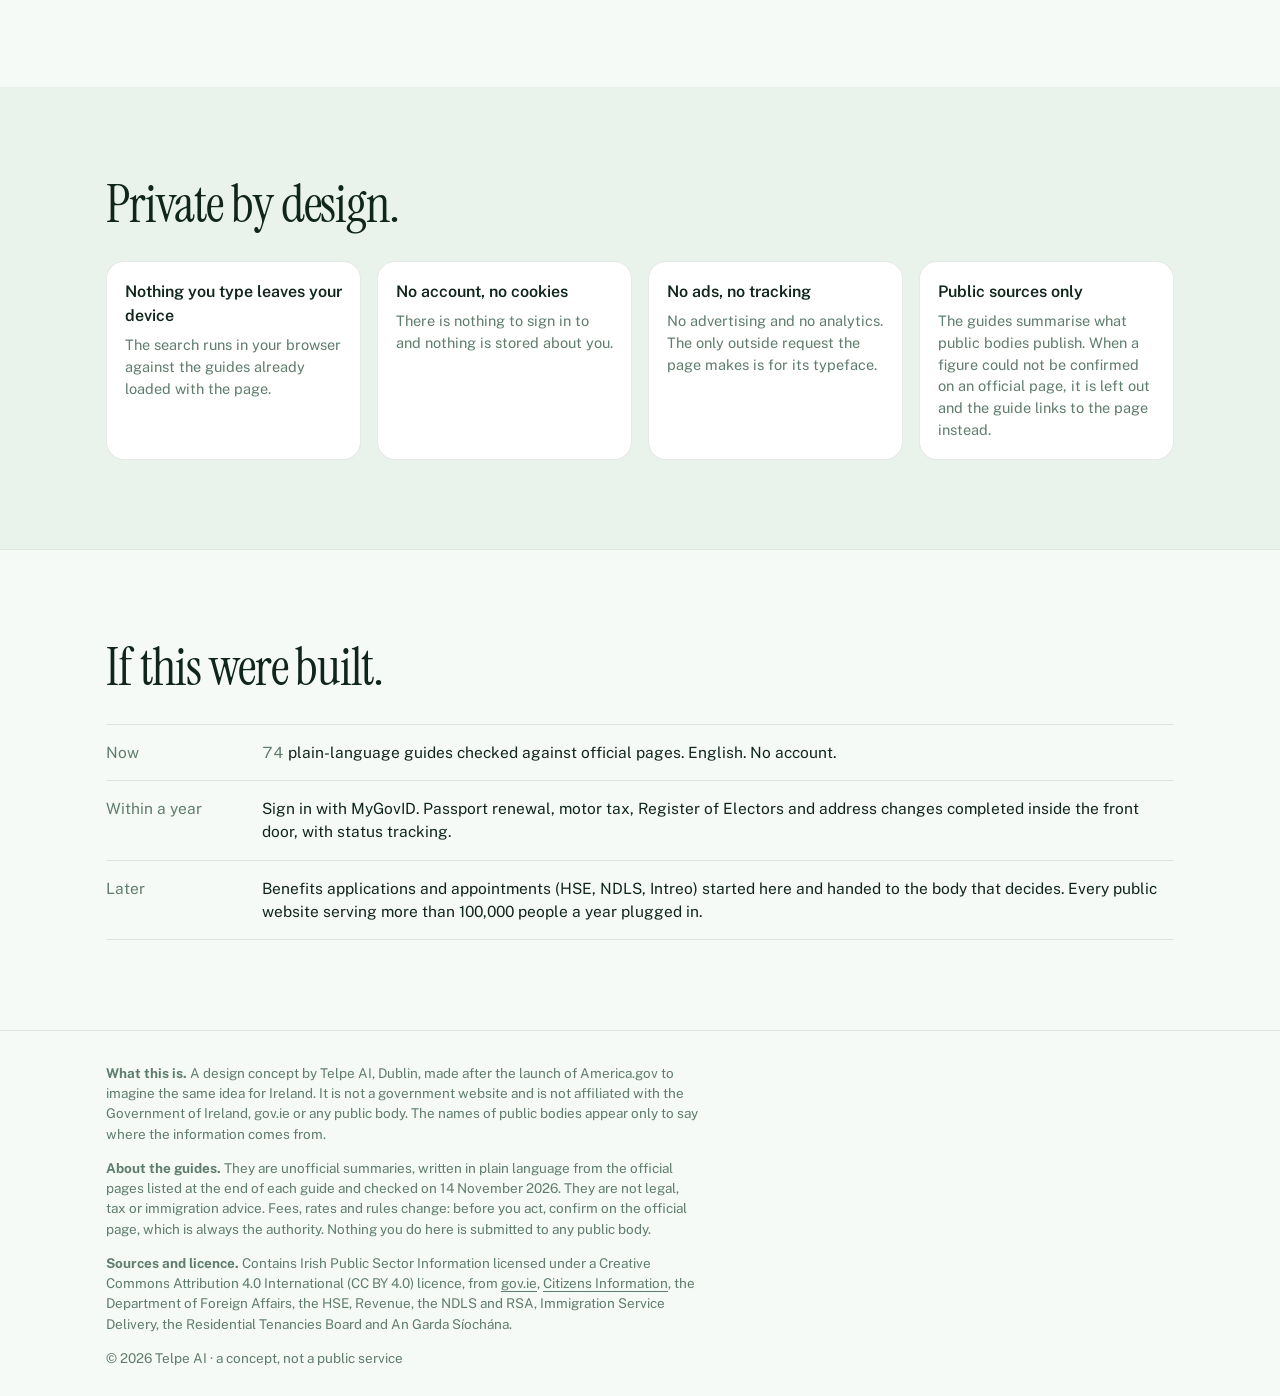
==== commit 2fba6a89: "Ireland.gov concept: real guides behind the question box 74 plain-language guides to Irish public se" ====
--- a/index.html
+++ b/index.html
@@ -5,15 +5,15 @@
 <meta name="viewport" content="width=device-width, initial-scale=1, viewport-fit=cover">
 <title>Ireland.gov Concept</title>
 <meta name="claude:viewport-fit-sides" content="cover">
-<meta name="description" content="A Telpe AI design mock-up: what an Irish 'one front door' for public services could look like, in the style of America.gov. Not a government website.">
+<meta name="description" content="An unofficial Telpe AI concept: one question box in front of Ireland's public services, with plain-language guides checked against official sources. Not a government website.">
 <meta name="robots" content="noindex">
 <link rel="preconnect" href="https://fonts.googleapis.com">
 <link rel="preconnect" href="https://fonts.gstatic.com" crossorigin>
 <link rel="stylesheet" href="https://fonts.googleapis.com/css2?family=Instrument+Serif:ital@0;1&family=Public+Sans:wght@400;500;600&display=swap">
 <style>
-/* Layout: one quiet column. A greeting in a high-contrast serif, one question box under it, a person at work
-   instead of a building, then the promises in the largest type on the page, then the interface previews.
-   Everything is framed by a permanent "mock-up" band so no one mistakes it for the State. */
+/* Layout: one quiet column. A greeting in a high-contrast serif, one question box under it, then the guides:
+   by what is happening in your life, and by topic. Everything is framed by a permanent "unofficial concept" band
+   so no one mistakes it for the State. The guides are real summaries of official pages; the buttons leave the site. */
 :root{
   --bg:#f6faf7;         /* a breath of mint over white */
   --bg-2:#e9f3ec;
@@ -24,7 +24,7 @@
   --act:#169b62;        /* the flag's green, for everything you can press */
   --act-dk:#117a4d;
   --act-ink:#ffffff;
-  --orange:#ff883e;     /* the flag's orange, only for the mock-up tag and the "now" mark */
+  --orange:#ff883e;     /* the flag's orange, only for the concept tag and the "now" mark */
   --mock-bg:#e3f1e8;
   --serif:"Instrument Serif",Georgia,"Times New Roman",serif;
   --sans:"Public Sans",-apple-system,BlinkMacSystemFont,"Helvetica Neue",Arial,sans-serif;
@@ -42,13 +42,15 @@
 p{margin:0}
 .serif{font-family:var(--serif)}
 .eyebrow{font-size:12px;letter-spacing:.14em;text-transform:uppercase;color:var(--fg-2);font-weight:600}
-
-/* the mock-up band — always visible, never styled like a notice the State would send */
+section[id],footer[id]{scroll-margin-top:60px}
+
+/* the concept band — always visible, never styled like a notice the State would send */
 .mock{position:sticky;top:env(safe-area-inset-top,0px);z-index:40;background:var(--mock-bg);color:var(--fg);border-bottom:1px solid var(--line)}
 body::before{content:"";position:fixed;inset:0 0 auto;height:env(safe-area-inset-top,0px);z-index:41;background:var(--mock-bg)}
 .mock .wrap{display:flex;align-items:center;gap:14px;min-height:44px;padding-block:8px;font-size:13.5px;line-height:1.35}
 .mock .tag{flex:none;background:var(--orange);color:#1a1208;font-weight:700;font-size:11px;letter-spacing:.14em;text-transform:uppercase;padding:4px 8px;border-radius:4px}
 .mock a{text-decoration:underline;text-underline-offset:3px;color:var(--act-dk)}
+.mock .long{display:inline}
 
 header.top{padding-block:18px 8px}
 header.top .wrap{display:flex;align-items:center;justify-content:space-between;gap:10px 16px;flex-wrap:wrap}
@@ -64,17 +66,14 @@
 .pill:hover{background:var(--act-dk)}
 
 /* hero */
-.hero{padding-block:clamp(40px,8vw,96px) clamp(28px,4vw,48px);text-align:center}
+.hero{padding-block:clamp(40px,8vw,96px) clamp(20px,3vw,36px);text-align:center}
 .hero h1{font-size:clamp(56px,11vw,136px);line-height:.95;letter-spacing:-.03em}
 .hero h1 em{font-style:italic}
 .hero .sub{margin:22px auto 0;max-width:34ch;font-size:clamp(17px,1.6vw,21px);color:var(--fg-2);text-wrap:balance}
-.ask{margin:34px auto 0;max-width:760px;text-align:left}
-.ask form{display:flex;align-items:center;gap:6px;background:var(--card);border:1px solid var(--line);border-radius:999px;padding:6px 6px 6px 18px;box-shadow:0 24px 60px -34px rgba(16,38,28,.35)}
+.ask{margin:34px auto 0;max-width:820px;text-align:left}
+.ask form{display:flex;align-items:center;gap:6px;background:var(--card);border:1px solid var(--line);border-radius:999px;padding:6px 6px 6px 22px;box-shadow:0 24px 60px -34px rgba(16,38,28,.35);max-width:760px;margin-inline:auto}
 .ask input{flex:1;min-width:0;border:0;background:none;padding:12px 4px;font-size:17px;outline:none}
 .ask input::placeholder{color:var(--fg-2)}
-.ask .ic{border:0;background:none;width:40px;height:40px;border-radius:50%;display:grid;place-items:center;color:var(--fg-2);cursor:pointer;flex:none}
-.ask .ic:hover{background:var(--bg-2);color:var(--fg)}
-.ask .ic svg{width:18px;height:18px}
 .ask .send{width:44px;height:44px;border-radius:50%;background:var(--act);color:var(--act-ink);border:0;display:grid;place-items:center;cursor:pointer;flex:none}
 .ask .send svg{width:18px;height:18px}
 .chips{display:flex;flex-wrap:wrap;gap:8px;justify-content:center;margin-top:16px}
@@ -82,23 +81,79 @@
 .chip:hover{color:var(--fg);border-color:var(--fg-2)}
 .privacy-note{margin:14px auto 0;max-width:62ch;font-size:12.5px;color:var(--fg-2);text-align:center}
 
-/* the scripted answer */
-.answer{margin:22px auto 0;max-width:760px;background:var(--card);border:1px solid var(--line);border-radius:22px;padding:22px 24px;text-align:left;display:none}
+/* results and guides */
+.answer{margin:26px auto 0;background:var(--card);border:1px solid var(--line);border-radius:24px;padding:clamp(18px,3vw,32px);text-align:left;display:none;scroll-margin-top:64px;box-shadow:0 30px 70px -50px rgba(16,38,28,.4)}
 .answer.on{display:block}
-.answer .hd{display:flex;justify-content:space-between;gap:12px;align-items:center;flex-wrap:wrap;margin-bottom:10px}
-.answer .q{font-family:var(--serif);font-size:24px;line-height:1.2}
-.answer .demo{font-size:11px;letter-spacing:.12em;text-transform:uppercase;font-weight:700;color:#1a1208;background:var(--orange);border-radius:4px;padding:3px 7px;flex:none}
-.answer ol{margin:12px 0 0;padding-left:22px;display:grid;gap:8px}
-.answer .src{display:flex;flex-wrap:wrap;gap:8px;margin-top:16px;align-items:center;font-size:12.5px;color:var(--fg-2)}
-.answer .src span{border:1px solid var(--line);border-radius:999px;padding:4px 10px;background:var(--bg)}
-.answer .next{margin-top:16px;display:flex;flex-wrap:wrap;gap:8px}
-.answer .next button{border:1px solid var(--act);color:var(--act);background:none;border-radius:999px;padding:7px 12px;font-size:13.5px;cursor:pointer}
-.typing{display:inline-flex;gap:4px;padding:6px 0}.typing i{width:6px;height:6px;border-radius:50%;background:var(--fg-2);animation:blink 1.2s infinite}.typing i:nth-child(2){animation-delay:.2s}.typing i:nth-child(3){animation-delay:.4s}
-@keyframes blink{0%,80%,100%{opacity:.25}40%{opacity:1}}
+.crumb{font-size:12.5px;color:var(--fg-2);display:flex;gap:8px;align-items:center;flex-wrap:wrap}
+.crumb a{text-decoration:underline;text-underline-offset:3px;color:var(--act-dk)}
+.chk{font-size:12.5px;color:var(--fg-2);margin-top:8px}
+.close-x{margin-left:auto;border:1px solid var(--line);background:none;border-radius:999px;padding:5px 11px;font-size:12.5px;cursor:pointer;color:var(--fg-2)}
+.close-x:hover{color:var(--fg);border-color:var(--fg-2)}
+.g h2,.lh{font-family:var(--serif);font-size:clamp(30px,4.6vw,46px);line-height:1.06;letter-spacing:-.01em;margin-top:10px;outline:none}
+.g .lede{margin-top:12px;font-size:clamp(17px,1.5vw,19px);line-height:1.5;max-width:62ch}
+.facts{display:grid;grid-template-columns:repeat(auto-fit,minmax(150px,1fr));gap:8px;margin-top:20px}
+.fact{background:var(--bg);border:1px solid var(--line);border-radius:14px;padding:10px 13px;min-width:0}
+.fact b{display:block;font-size:11px;letter-spacing:.1em;text-transform:uppercase;color:var(--fg-2);font-weight:600}
+.fact span{display:block;font-size:15.5px;font-weight:600;margin-top:2px;line-height:1.3}
+.g h3{font-size:12px;letter-spacing:.14em;text-transform:uppercase;color:var(--fg-2);font-weight:600;margin-top:30px}
+.g ul,.g ol{margin:12px 0 0;padding-left:20px;display:grid;gap:9px;max-width:68ch}
+.g ol{counter-reset:s;list-style:none;padding-left:0}
+.g ol li{counter-increment:s;position:relative;padding-left:42px;min-height:30px}
+.g ol li::before{content:counter(s);position:absolute;left:0;top:-1px;width:30px;height:30px;border-radius:50%;background:var(--bg-2);color:var(--act-dk);font-weight:600;font-size:14px;display:grid;place-items:center}
+.g a,.lst a.inl{color:var(--act-dk);text-decoration:underline;text-underline-offset:3px;overflow-wrap:anywhere}
+.cases{margin-top:10px;max-width:72ch}
+details.case{border-top:1px solid var(--line)}
+details.case:last-of-type{border-bottom:1px solid var(--line)}
+details.case summary{cursor:pointer;padding:14px 34px 14px 0;font-weight:600;list-style:none;position:relative}
+details.case summary::-webkit-details-marker{display:none}
+details.case summary::after{content:"+";position:absolute;right:6px;top:9px;font-size:22px;font-weight:400;color:var(--act)}
+details.case[open] summary::after{content:"\2013"}
+details.case .a{padding:0 0 16px;display:grid;gap:9px}
+.acts{display:flex;flex-wrap:wrap;gap:10px;margin-top:22px}
+.btn{display:inline-flex;align-items:center;gap:8px;border-radius:999px;padding:12px 18px;font-weight:600;font-size:15px;background:var(--act);color:var(--act-ink)!important;text-decoration:none!important;border:1px solid var(--act)}
+.btn:hover{background:var(--act-dk)}
+.btn.alt{background:none;color:var(--act-dk)!important}
+.btn.alt:hover{background:var(--bg-2)}
+.srcs{margin-top:30px;padding-top:18px;border-top:1px solid var(--line);font-size:14px;color:var(--fg-2)}
+.srcs b{color:var(--fg);font-weight:600}
+.g .srcs ul{list-style:none;padding:0;margin:10px 0 0;gap:6px}
+.note{font-size:12.5px;color:var(--fg-2);margin-top:14px;max-width:70ch}
+.back{margin-top:18px;font-size:14px}
+.rl{list-style:none;margin:14px 0 0;padding:0}
+.rl li{border-top:1px solid var(--line)}
+.rl li:last-child{border-bottom:1px solid var(--line)}
+.rl a{display:block;padding:14px 0}
+.rl .tagc{display:block;font-size:11px;letter-spacing:.1em;text-transform:uppercase;color:var(--act-dk);font-weight:600}
+.rl b{display:block;font-weight:600;font-size:17px;margin-top:2px}
+.rl span.d{display:block;font-size:14.5px;color:var(--fg-2);margin-top:2px}
+.rl a:hover b{color:var(--act-dk)}
+.lst h3{font-size:12px;letter-spacing:.14em;text-transform:uppercase;color:var(--fg-2);font-weight:600;margin-top:28px}
+.lst .sub{color:var(--fg-2);margin-top:8px;max-width:64ch}
+.ext{list-style:none;margin:10px 0 0;padding:0;display:grid;gap:8px}
+.ext a{color:var(--act-dk);text-decoration:underline;text-underline-offset:3px}
+.ext small{color:var(--fg-2);font-size:12.5px}
+
+/* life events and the index by topic */
+.life{padding-block:clamp(20px,4vw,48px) clamp(8px,2vw,20px)}
+.lifes{display:grid;grid-template-columns:repeat(auto-fill,minmax(210px,1fr));gap:10px;margin-top:16px}
+.lifes a{background:var(--card);border:1px solid var(--line);border-radius:18px;padding:16px 16px 14px;display:block;min-width:0}
+.lifes a:hover{border-color:var(--act)}
+.lifes b{display:block;font-family:var(--serif);font-weight:400;font-size:23px;line-height:1.12}
+.lifes span{display:block;font-size:13px;color:var(--fg-2);margin-top:6px}
+.browse{padding-block:clamp(40px,7vw,96px) clamp(16px,3vw,40px)}
+.browse h2{font-family:var(--serif);font-size:clamp(30px,4.4vw,52px);line-height:1.08;letter-spacing:-.02em;max-width:22ch;margin-top:10px}
+.browse .sub{margin-top:12px;color:var(--fg-2);max-width:66ch}
+.cats{columns:3 280px;column-gap:16px;margin-top:26px}
+.cat{break-inside:avoid;background:var(--card);border:1px solid var(--line);border-radius:20px;padding:18px 18px 14px;margin:0 0 16px}
+.cat h3{font-family:var(--serif);font-size:25px;line-height:1.1}
+.cat ul{list-style:none;margin:10px 0 0;padding:0}
+.cat li{border-top:1px solid var(--line)}
+.cat li a{display:block;padding:9px 0;font-size:15px}
+.cat li a:hover{color:var(--act-dk)}
 
 /* the person, not the building */
 .photo{padding-block:clamp(16px,3vw,32px) 0}
-.photo figure{margin:0;border-radius:28px;overflow:hidden;background:#dcebd9;aspect-ratio:16/8;max-width:100%;position:relative}
+.photo figure{margin:0;border-radius:28px;overflow:hidden;background:#dcebd9;aspect-ratio:16/7;max-width:100%;position:relative}
 .photo svg{display:block;width:100%;height:100%}
 .photo figcaption{font-size:12.5px;color:var(--fg-2);margin-top:12px;text-align:center}
 
@@ -128,9 +183,8 @@
 .check li.done i{background:var(--act);border-color:var(--act);color:var(--act-ink)}
 .check li.done{color:var(--fg-2);text-decoration:line-through;text-decoration-color:rgba(107,111,118,.5)}
 .check small{color:var(--fg-2);font-size:12.5px;margin-left:auto;white-space:nowrap}
-.bubble{background:var(--bg);border-radius:16px;padding:14px 16px;font-size:15px;line-height:1.5}
-.bubble .cite{display:inline-block;font-size:11px;background:var(--card);border:1px solid var(--line);border-radius:999px;padding:1px 7px;margin-left:4px;color:var(--fg-2);vertical-align:middle}
 .card .foot{margin-top:auto;font-size:12.5px;color:var(--fg-2)}
+.previews .lead2{font-family:var(--serif);font-size:clamp(26px,3.6vw,40px);line-height:1.1;letter-spacing:-.01em;max-width:24ch;margin-top:10px}
 
 /* before: the websites of today */
 .before{padding-block:clamp(40px,7vw,96px)}
@@ -170,38 +224,44 @@
 /* menu sheet */
 .sheet{position:fixed;inset:0;background:rgba(0,0,0,.35);display:none;z-index:50;padding:max(16px,env(safe-area-inset-left,0px))}
 .sheet.on{display:grid;place-items:center}
-.sheet .panel{background:var(--card);color:var(--fg);border-radius:24px;padding:24px;width:min(520px,100%);max-height:85vh;overflow:auto}
+.sheet .panel{background:var(--card);color:var(--fg);border-radius:24px;padding:24px;width:min(560px,100%);max-height:85vh;overflow:auto}
 .sheet h2{font-family:var(--serif);font-size:30px}
 .sheet ul{list-style:none;margin:16px 0 0;padding:0;display:grid;grid-template-columns:1fr 1fr;gap:8px}
-.sheet li{border:1px solid var(--line);border-radius:12px;padding:12px 14px;font-size:15px;cursor:pointer}
-.sheet li:hover{border-color:var(--fg-2)}
+.sheet li a{display:block;border:1px solid var(--line);border-radius:12px;padding:12px 14px;font-size:15px}
+.sheet li a:hover{border-color:var(--fg-2)}
 .sheet .close{margin-top:18px}
 .sheet .note{font-size:12.5px;color:var(--fg-2);margin-top:12px}
 
 footer{border-top:1px solid var(--line);padding-block:32px calc(28px + env(safe-area-inset-bottom,0px));font-size:13.5px;color:var(--fg-2)}
 footer .wrap{display:grid;gap:14px}
-footer p{max-width:70ch}
+footer p{max-width:74ch}
+footer a{text-decoration:underline;text-underline-offset:3px}
 
 @media (max-width:640px){
   .mock .wrap{font-size:12.5px}
+  .mock .long{display:none}
   .brand{font-size:16px}.brand .concept{font-size:10px;padding:2px 6px}.lang{padding:6px 8px;font-size:13px}.pill{padding:8px 13px;font-size:13px}
-  .ask form{padding-left:14px}.ask .ic.mic{display:none}
+  .ask form{padding-left:16px}
   .hero h1{font-size:clamp(52px,16vw,88px)}
   .photo figure{aspect-ratio:4/3}
   .sheet ul{grid-template-columns:1fr}
-}
-@media (prefers-reduced-motion:reduce){.row{animation:none}.typing i{animation:none}html{scroll-behavior:auto}}
+  .answer{border-radius:20px;margin-inline:-4px}
+  .facts{grid-template-columns:1fr 1fr}
+  .btn{width:100%;justify-content:center}
+}
+@media (prefers-reduced-motion:reduce){.row{animation:none}html{scroll-behavior:auto}}
+@media print{.mock{position:static}.hero h1,.chips,.ask form,.life,.browse,.photo,.promise,.previews,.before,.band,header.top,.sheet{display:none!important}.answer{display:block;border:0;box-shadow:none}details.case .a{display:grid}}
 </style>
 </head>
 <body>
 
-<div class="mock" role="note" aria-label="This is a mock-up">
-  <div class="wrap"><span class="tag">Mock-up</span><span>A design concept by Telpe AI: what an Irish "one front door" for public services could look like, in the style of America.gov. <strong>Not a government website.</strong> Nothing here is real or works. <a href="#about">What is this?</a></span></div>
+<div class="mock" role="note" aria-label="Unofficial concept, not a government website">
+  <div class="wrap"><span class="tag">Concept</span><span>An unofficial concept by Telpe AI. <strong>Not a government website.</strong><span class="long"> The guides are plain-language summaries of official pages, checked on <span data-checked>14 November 2026</span>; every button opens the real official service.</span> <a href="#about">What is this?</a></span></div>
 </div>
 
 <header class="top">
   <div class="wrap">
-    <a class="brand" href="#top" aria-label="Ireland.gov concept"><span class="flag" aria-hidden="true"><i></i><i></i><i></i></span>Ireland.gov<span class="concept">concept</span></a>
+    <a class="brand" href="#top" aria-label="Ireland.gov concept, home"><span class="flag" aria-hidden="true"><i></i><i></i><i></i></span>Ireland.gov<span class="concept">concept</span></a>
     <div class="tools">
       <button class="lang" id="lang" type="button" aria-pressed="false">Gaeilge</button>
       <button class="pill" id="menu-btn" type="button" aria-haspopup="dialog" aria-controls="sheet">Menu</button>
@@ -215,32 +275,48 @@
       <h1 class="serif" id="hello">Hello, <em>Ireland.</em></h1>
       <p class="sub" id="sub">Whatever you need from the State, start here.</p>
       <div class="ask">
-        <form id="ask" autocomplete="off">
-          <input id="q" placeholder="Try ‘How do I renew my passport?’" aria-label="Ask anything about public services">
-          <button class="ic" type="button" title="Attach a document (concept)" aria-label="Attach a document"><svg viewBox="0 0 24 24" fill="none" stroke="currentColor" stroke-width="1.8" stroke-linecap="round" stroke-linejoin="round"><path d="M21 11.5 12.5 20a5 5 0 0 1-7-7l8.8-8.8a3.2 3.2 0 0 1 4.5 4.5L10 17.5a1.5 1.5 0 0 1-2.1-2.1L16 7.3"/></svg></button>
-          <button class="ic mic" type="button" title="Speak (concept)" aria-label="Speak"><svg viewBox="0 0 24 24" fill="none" stroke="currentColor" stroke-width="1.8" stroke-linecap="round"><rect x="9" y="3" width="6" height="11" rx="3"/><path d="M5 11a7 7 0 0 0 14 0M12 18v3"/></svg></button>
-          <button class="send" type="submit" aria-label="Ask"><svg viewBox="0 0 24 24" fill="none" stroke="currentColor" stroke-width="2.2" stroke-linecap="round" stroke-linejoin="round"><path d="M12 19V5M5 12l7-7 7 7"/></svg></button>
+        <form id="ask" autocomplete="off" role="search">
+          <input id="q" type="search" placeholder="Try ‘renew my passport’" aria-label="Search public services" enterkeyhint="search">
+          <button class="send" type="submit" aria-label="Search"><svg viewBox="0 0 24 24" fill="none" stroke="currentColor" stroke-width="2.2" stroke-linecap="round" stroke-linejoin="round"><path d="M12 19V5M5 12l7-7 7 7"/></svg></button>
         </form>
         <div class="chips" id="chips">
-          <button class="chip" type="button">Renew my passport</button>
-          <button class="chip" type="button">I’ve moved house</button>
-          <button class="chip" type="button">Am I entitled to the Fuel Allowance?</button>
-          <button class="chip" type="button">Register a business</button>
-          <button class="chip" type="button">Book an NCT</button>
-          <button class="chip" type="button">Pay motor tax</button>
+          <a class="chip" href="#/s/passport-renew">Renew my passport</a>
+          <a class="chip" href="#/s/driving-licence-first">Get a driving licence</a>
+          <a class="chip" href="#/s/id-options">Which ID can I get?</a>
+          <a class="chip" href="#/s/ppsn">PPS number</a>
+          <a class="chip" href="#/s/irp-register">Register with immigration</a>
+          <a class="chip" href="#/s/jobseekers">I lost my job</a>
+          <a class="chip" href="#/s/medical-card">Medical card</a>
+          <a class="chip" href="#/s/child-benefit">Child Benefit</a>
         </div>
-        <p class="privacy-note" id="pnote">Share only what’s needed. The concept may use your approximate location to find the nearest office. Nothing you type here is sent anywhere: the answers are scripted examples.</p>
+        <p class="privacy-note" id="pnote">The search runs in your browser. Nothing you type is sent anywhere.</p>
         <div class="answer" id="answer" aria-live="polite"></div>
       </div>
     </div>
   </section>
 
+  <section class="life" id="life">
+    <div class="wrap">
+      <p class="eyebrow">Or start from what is happening</p>
+      <div class="lifes" id="lifes"></div>
+    </div>
+  </section>
+
   <section class="photo">
     <div class="wrap">
       <figure aria-label="Fields in many shades of green, seen from above, illustrated">
-        <svg viewBox="0 0 1600 800" role="img" aria-hidden="true"><defs><linearGradient id="haze" x1="0" y1="0" x2="0" y2="1"><stop offset="0" stop-color="#f6faf7" stop-opacity=".75"/><stop offset=".35" stop-color="#f6faf7" stop-opacity=".2"/><stop offset="1" stop-color="#f6faf7" stop-opacity="0"/></linearGradient></defs><polygon points="-80,0 267,0 262,70 -85,70" fill="#3f9a5f"/><polygon points="265,0 568,0 590,70 287,70" fill="#7bbd84"/><polygon points="566,0 1034,0 1041,70 573,70" fill="#3f9a5f"/><polygon points="1032,0 1579,0 1562,70 1015,70" fill="#3f9a5f"/><polygon points="1577,0 1889,0 1886,70 1574,70" fill="#e2eccd"/><polygon points="-96,70 266,70 241,160 -121,160" fill="#e2eccd"/><polygon points="264,70 534,70 556,160 286,160" fill="#7bbd84"/><polygon points="532,70 886,70 896,160 542,160" fill="#3f9a5f"/><polygon points="884,70 1326,70 1299,160 857,160" fill="#4f8f5a"/><polygon points="1324,70 1586,70 1591,160 1329,160" fill="#a3cf9a"/><polygon points="1584,70 1972,70 1968,160 1580,160" fill="#a3cf9a"/><polygon points="-66,160 189,160 195,270 -60,270" fill="#b3d6a0"/><polygon points="187,160 469,160 445,270 163,270" fill="#8fbf7f"/><polygon points="467,160 832,160 808,270 443,270" fill="#5fae73"/><polygon points="830,160 1059,160 1068,270 839,270" fill="#8fbf7f"/><polygon points="1057,160 1476,160 1489,270 1070,270" fill="#e2eccd"/><polygon points="1474,160 1814,160 1813,270 1473,270" fill="#6fb37a"/><polygon points="-77,270 197,270 182,400 -92,400" fill="#c8e0b4"/><polygon points="195,270 449,270 424,400 170,400" fill="#b3d6a0"/><polygon points="447,270 802,270 803,400 448,400" fill="#d9e8c6"/><polygon points="800,270 1127,270 1115,400 788,400" fill="#5fae73"/><polygon points="1125,270 1335,270 1337,400 1127,400" fill="#e2eccd"/><polygon points="1333,270 1559,270 1577,400 1351,400" fill="#d9e8c6"/><polygon points="1557,270 1778,270 1807,400 1586,400" fill="#57a068"/><polygon points="-74,400 82,400 94,560 -62,560" fill="#5fae73"/><polygon points="80,400 320,400 311,560 71,560" fill="#3b8a57"/><polygon points="318,400 614,400 621,560 325,560" fill="#6fb37a"/><polygon points="612,400 776,400 799,560 635,560" fill="#5fae73"/><polygon points="774,400 1000,400 1000,560 774,560" fill="#5fae73"/><polygon points="998,400 1160,400 1176,560 1014,560" fill="#b3d6a0"/><polygon points="1158,400 1438,400 1426,560 1146,560" fill="#9ccf8e"/><polygon points="1436,400 1685,400 1656,560 1407,560" fill="#6fb37a"/><polygon points="-78,560 85,560 94,800 -69,800" fill="#7bbd84"/><polygon points="83,560 329,560 302,800 56,800" fill="#8fbf7f"/><polygon points="327,560 520,560 498,800 305,800" fill="#4f8f5a"/><polygon points="518,560 739,560 734,800 513,800" fill="#57a068"/><polygon points="737,560 877,560 857,800 717,800" fill="#6fb37a"/><polygon points="875,560 1097,560 1102,800 880,800" fill="#6ea86a"/><polygon points="1095,560 1250,560 1272,800 1117,800" fill="#e2eccd"/><polygon points="1248,560 1508,560 1495,800 1235,800" fill="#e2eccd"/><polygon points="1506,560 1717,560 1730,800 1519,800" fill="#9ccf8e"/><g fill="none" stroke="#1f5a3a" stroke-opacity=".35" stroke-width="3"><line x1="0" x2="1600" y1="70" y2="70"/><line x1="0" x2="1600" y1="160" y2="160"/><line x1="0" x2="1600" y1="270" y2="270"/><line x1="0" x2="1600" y1="400" y2="400"/><line x1="0" x2="1600" y1="560" y2="560"/></g><path d="M-20 790 C 420 640, 760 700, 1180 420 S 1500 260, 1640 180" fill="none" stroke="#f1f3e8" stroke-width="9" stroke-linecap="round" opacity=".9"/><path d="M-20 790 C 420 640, 760 700, 1180 420 S 1500 260, 1640 180" fill="none" stroke="#9fb3a3" stroke-width="2" stroke-dasharray="14 16" opacity=".8"/><g fill="#f7f7f2" stroke="#4e6b57" stroke-width="2"><rect x="520" y="618" width="44" height="26" rx="2"/><rect x="1230" y="402" width="30" height="18" rx="2"/><rect x="900" y="300" width="22" height="13" rx="2"/></g><g fill="#2a4a37"><rect x="518" y="608" width="48" height="12" rx="2"/><rect x="1228" y="395" width="34" height="9" rx="2"/><rect x="898" y="294" width="26" height="8" rx="2"/></g><rect width="1600" height="800" fill="url(#haze)"/></svg>
-        <figcaption>Forty shades of green: fields near Clonakilty, from above. The real site would use a photograph; the illustration stands in.</figcaption>
+        <svg viewBox="0 0 1600 800" preserveAspectRatio="xMidYMid slice" role="img" aria-hidden="true"><defs><linearGradient id="haze" x1="0" y1="0" x2="0" y2="1"><stop offset="0" stop-color="#f6faf7" stop-opacity=".75"/><stop offset=".35" stop-color="#f6faf7" stop-opacity=".2"/><stop offset="1" stop-color="#f6faf7" stop-opacity="0"/></linearGradient></defs><polygon points="-80,0 267,0 262,70 -85,70" fill="#3f9a5f"/><polygon points="265,0 568,0 590,70 287,70" fill="#7bbd84"/><polygon points="566,0 1034,0 1041,70 573,70" fill="#3f9a5f"/><polygon points="1032,0 1579,0 1562,70 1015,70" fill="#3f9a5f"/><polygon points="1577,0 1889,0 1886,70 1574,70" fill="#e2eccd"/><polygon points="-96,70 266,70 241,160 -121,160" fill="#e2eccd"/><polygon points="264,70 534,70 556,160 286,160" fill="#7bbd84"/><polygon points="532,70 886,70 896,160 542,160" fill="#3f9a5f"/><polygon points="884,70 1326,70 1299,160 857,160" fill="#4f8f5a"/><polygon points="1324,70 1586,70 1591,160 1329,160" fill="#a3cf9a"/><polygon points="1584,70 1972,70 1968,160 1580,160" fill="#a3cf9a"/><polygon points="-66,160 189,160 195,270 -60,270" fill="#b3d6a0"/><polygon points="187,160 469,160 445,270 163,270" fill="#8fbf7f"/><polygon points="467,160 832,160 808,270 443,270" fill="#5fae73"/><polygon points="830,160 1059,160 1068,270 839,270" fill="#8fbf7f"/><polygon points="1057,160 1476,160 1489,270 1070,270" fill="#e2eccd"/><polygon points="1474,160 1814,160 1813,270 1473,270" fill="#6fb37a"/><polygon points="-77,270 197,270 182,400 -92,400" fill="#c8e0b4"/><polygon points="195,270 449,270 424,400 170,400" fill="#b3d6a0"/><polygon points="447,270 802,270 803,400 448,400" fill="#d9e8c6"/><polygon points="800,270 1127,270 1115,400 788,400" fill="#5fae73"/><polygon points="1125,270 1335,270 1337,400 1127,400" fill="#e2eccd"/><polygon points="1333,270 1559,270 1577,400 1351,400" fill="#d9e8c6"/><polygon points="1557,270 1778,270 1807,400 1586,400" fill="#57a068"/><polygon points="-74,400 82,400 94,560 -62,560" fill="#5fae73"/><polygon points="80,400 320,400 311,560 71,560" fill="#3b8a57"/><polygon points="318,400 614,400 621,560 325,560" fill="#6fb37a"/><polygon points="612,400 776,400 799,560 635,560" fill="#5fae73"/><polygon points="774,400 1000,400 1000,560 774,560" fill="#5fae73"/><polygon points="998,400 1160,400 1176,560 1014,560" fill="#b3d6a0"/><polygon points="1158,400 1438,400 1426,560 1146,560" fill="#9ccf8e"/><polygon points="1436,400 1685,400 1656,560 1407,560" fill="#6fb37a"/><polygon points="-78,560 85,560 94,800 -69,800" fill="#7bbd84"/><polygon points="83,560 329,560 302,800 56,800" fill="#8fbf7f"/><polygon points="327,560 520,560 498,800 305,800" fill="#4f8f5a"/><polygon points="518,560 739,560 734,800 513,800" fill="#57a068"/><polygon points="737,560 877,560 857,800 717,800" fill="#6fb37a"/><polygon points="875,560 1097,560 1102,800 880,800" fill="#6ea86a"/><polygon points="1095,560 1250,560 1272,800 1117,800" fill="#e2eccd"/><polygon points="1248,560 1508,560 1495,800 1235,800" fill="#e2eccd"/><polygon points="1506,560 1717,560 1730,800 1519,800" fill="#9ccf8e"/><g fill="none" stroke="#1f5a3a" stroke-opacity=".35" stroke-width="3"><line x1="0" x2="1600" y1="70" y2="70"/><line x1="0" x2="1600" y1="160" y2="160"/><line x1="0" x2="1600" y1="270" y2="270"/><line x1="0" x2="1600" y1="400" y2="400"/><line x1="0" x2="1600" y1="560" y2="560"/></g><path d="M-20 790 C 420 640, 760 700, 1180 420 S 1500 260, 1640 180" fill="none" stroke="#f1f3e8" stroke-width="9" stroke-linecap="round" opacity=".9"/><path d="M-20 790 C 420 640, 760 700, 1180 420 S 1500 260, 1640 180" fill="none" stroke="#9fb3a3" stroke-width="2" stroke-dasharray="14 16" opacity=".8"/><g fill="#f7f7f2" stroke="#4e6b57" stroke-width="2"><rect x="520" y="618" width="44" height="26" rx="2"/><rect x="1230" y="402" width="30" height="18" rx="2"/><rect x="900" y="300" width="22" height="13" rx="2"/></g><g fill="#2a4a37"><rect x="518" y="608" width="48" height="12" rx="2"/><rect x="1228" y="395" width="34" height="9" rx="2"/><rect x="898" y="294" width="26" height="8" rx="2"/></g><rect width="1600" height="800" fill="url(#haze)"/></svg>
+        <figcaption>Forty shades of green: fields near Clonakilty, from above. An illustration.</figcaption>
       </figure>
+    </div>
+  </section>
+
+  <section class="browse" id="browse">
+    <div class="wrap">
+      <p class="eyebrow">Everything, by topic</p>
+      <h2><span data-count="guides">74</span> guides, each one checked against the official page.</h2>
+      <p class="sub">Every guide says who it is for, what you need, the steps, the cost and how long it takes, covers the usual “but in my case…” situations, and ends with the official links it was checked against.</p>
+      <div class="cats" id="cats"></div>
     </div>
   </section>
 
@@ -253,13 +329,14 @@
 
   <section class="previews">
     <div class="wrap">
-      <p class="eyebrow">What it would feel like · concept screens</p>
+      <p class="eyebrow">Where it could go next · concept screens, not real</p>
+      <p class="lead2">Today the buttons send you to the official service. A real front door would finish the task with you.</p>
       <div class="grid">
         <div class="card">
           <h3>Passport renewal</h3>
           <p class="meta">Application PA-2026-184 · adult, 10-year</p>
           <div class="track"><div class="done">Submitted</div><div class="done now">Processing</div><div>Printed</div><div>Posted</div></div>
-          <p class="foot">Submitted Tuesday. Usual turnaround for an online renewal shown as a range, not a promise. Example data.</p>
+          <p class="foot">One place to follow everything you have applied for. Example data.</p>
         </div>
         <div class="card">
           <h3>Name change after marriage</h3>
@@ -286,10 +363,14 @@
           <p class="foot">Example data.</p>
         </div>
         <div class="card">
-          <h3>An answer, with its sources</h3>
-          <p class="meta">How the concept replies</p>
-          <div class="bubble">You can apply for a learner permit online once you have a Public Services Card and a verified MyGovID.<span class="cite">NDLS</span> You’ll need to pass the theory test first.<span class="cite">RSA</span> The nearest NDLS centre to Dublin 7 is on Cumberland Street.<span class="cite">NDLS</span></div>
-          <p class="foot">Every sentence points back to the public body that owns it. Scripted example.</p>
+          <h3>A question back, when it matters</h3>
+          <p class="meta">Eligibility in two questions</p>
+          <ul class="check">
+            <li class="done"><i>✓</i>How many children live with you?<small>2</small></li>
+            <li class="done"><i>✓</i>Weekly family income after tax?<small>€640</small></li>
+            <li><i></i>Result: likely to qualify for Working Family Payment<small>apply</small></li>
+          </ul>
+          <p class="foot">The guides explain the rules; a real service would do the sum. Example data.</p>
         </div>
       </div>
     </div>
@@ -309,11 +390,11 @@
 
   <section class="band" id="how">
     <div class="wrap">
-      <h2>Ask. Get an answer that cites its source. Then do it, here.</h2>
+      <h2>Ask. Read a guide you can check. Then do it on the official site.</h2>
       <div class="steps">
-        <div class="step"><div class="n">1</div><h3>Ask in your own words</h3><p>English or Irish, typed or spoken. No account, no menu to learn. If the question needs it, the concept asks one thing back: household size, county, whether you’re self-employed.</p></div>
-        <div class="step"><div class="n">2</div><h3>Read an answer you can trust</h3><p>Built only from what public bodies publish, with each sentence linked to its source page. When the State’s page changes, the answer changes.</p></div>
-        <div class="step"><div class="n">3</div><h3>Finish the task<span class="soon">concept · 2027</span></h3><p>Sign in with MyGovID only when a task needs it. Renew a passport, pay motor tax, update an address across bodies, and track it in one place.</p></div>
+        <div class="step"><div class="n">1</div><h3>Ask in your own words</h3><p>Type what you need, or pick what is happening in your life. No account, no menu to learn. The search understands everyday words, and a few in Portuguese too.</p></div>
+        <div class="step"><div class="n">2</div><h3>Read a guide you can check</h3><p>Each guide is written in plain language from what public bodies publish, and lists the official pages it was read from and the date. Where two official sources disagree, the guide says so.</p></div>
+        <div class="step"><div class="n">3</div><h3>Finish the task<span class="soon">official site</span></h3><p>The green button opens the real service: Passport Online, MyWelfare, Revenue, the NDLS. Nothing is filled in or submitted here.</p></div>
       </div>
     </div>
   </section>
@@ -322,10 +403,10 @@
     <div class="wrap">
       <h2>Private by design.</h2>
       <div class="priv">
-        <div><b>Share only what’s needed</b><p>The concept asks for your county, not your Eircode, unless an office lookup needs it.</p></div>
-        <div><b>Nothing is kept</b><p>Prompts and answers are not stored; a short cache keyed by a hash of the question, never the text, expires within two hours.</p></div>
-        <div><b>No ads, no tracking</b><p>No advertising, no third-party trackers, no profile built from your questions.</p></div>
-        <div><b>Public sources only</b><p>Answers are drawn from what public bodies publish. The model does not invent eligibility rules or deadlines; when it does not know, it says so and points to a person.</p></div>
+        <div><b>Nothing you type leaves your device</b><p>The search runs in your browser against the guides already loaded with the page.</p></div>
+        <div><b>No account, no cookies</b><p>There is nothing to sign in to and nothing is stored about you.</p></div>
+        <div><b>No ads, no tracking</b><p>No advertising and no analytics. The only outside request the page makes is for its typeface.</p></div>
+        <div><b>Public sources only</b><p>The guides summarise what public bodies publish. When a figure could not be confirmed on an official page, it is left out and the guide links to the page instead.</p></div>
       </div>
     </div>
   </section>
@@ -334,7 +415,7 @@
     <div class="wrap">
       <h2>If this were built.</h2>
       <div class="road">
-        <div><span>Now</span><span>Answers with sources across the main public bodies. English and Irish. No account.</span></div>
+        <div><span>Now</span><span><span data-count="guides">74</span> plain-language guides checked against official pages. English. No account.</span></div>
         <div><span>Within a year</span><span>Sign in with MyGovID. Passport renewal, motor tax, Register of Electors and address changes completed inside the front door, with status tracking.</span></div>
         <div><span>Later</span><span>Benefits applications and appointments (HSE, NDLS, Intreo) started here and handed to the body that decides. Every public website serving more than 100,000 people a year plugged in.</span></div>
       </div>
@@ -344,81 +425,182 @@
 
 <footer id="about">
   <div class="wrap">
-    <p><strong>What this is.</strong> A design mock-up by Telpe AI, Dublin, made in October 2026 after the launch of America.gov, to imagine the same idea for Ireland. It is not a government website and is not affiliated with the Government of Ireland, gov.ie or any public body. The names of public bodies appear only to make the concept legible. Nothing is collected; the answers are scripted examples and are not advice.</p>
-    <p>© <span id="year">2026</span> Telpe AI · concept, not a service</p>
+    <p><strong>What this is.</strong> A design concept by Telpe AI, Dublin, made after the launch of America.gov to imagine the same idea for Ireland. It is not a government website and is not affiliated with the Government of Ireland, gov.ie or any public body. The names of public bodies appear only to say where the information comes from.</p>
+    <p><strong>About the guides.</strong> They are unofficial summaries, written in plain language from the official pages listed at the end of each guide and checked on <span data-checked>14 November 2026</span>. They are not legal, tax or immigration advice. Fees, rates and rules change: before you act, confirm on the official page, which is always the authority. Nothing you do here is submitted to any public body.</p>
+    <p><strong>Sources and licence.</strong> Contains Irish Public Sector Information licensed under a Creative Commons Attribution 4.0 International (CC BY 4.0) licence, from <a href="https://www.gov.ie/en/" target="_blank" rel="noopener">gov.ie</a>, <a href="https://www.citizensinformation.ie/en/" target="_blank" rel="noopener">Citizens Information</a>, the Department of Foreign Affairs, the HSE, Revenue, the NDLS and RSA, Immigration Service Delivery, the Residential Tenancies Board and An Garda Síochána.</p>
+    <p>© <span id="year">2026</span> Telpe AI · a concept, not a public service</p>
   </div>
 </footer>
 
 <div class="sheet" id="sheet" role="dialog" aria-modal="true" aria-labelledby="sheet-h" hidden>
   <div class="panel">
-    <h2 id="sheet-h">Start from the question</h2>
-    <p class="note">The menu exists for people who prefer to browse. Each item would open a guided question, not a department page. In the mock-up they fill the question box.</p>
-    <ul id="menu-list">
-      <li>Passports and travel</li><li>Driving and vehicles</li><li>Benefits and pensions</li><li>Health</li><li>Housing and moving</li><li>Tax and Revenue</li><li>Work and business</li><li>Education and grants</li><li>Immigration</li><li>Births, marriages and deaths</li>
-    </ul>
+    <h2 id="sheet-h">Browse by topic</h2>
+    <p class="note">For people who prefer a menu to a question.</p>
+    <ul id="menu-list"></ul>
     <button class="pill close" id="sheet-close" type="button">Close</button>
   </div>
 </div>
 
+<!--GUIDES:BEGIN-->
+<script type="application/json" id="guides-data">{"checked":"2026-11-14","guides":[{"id":"passport-renew","cat":"travel","title":"Renew an adult passport","kw":"passport renewal renew expired expiring passport online adult new passport passaporte renovar pas","short":"If you are 18 or over and have had an Irish passport before, renew it on Passport Online. The form takes about 10 minutes and works from anywhere in the world.","facts":[["Cost","€75 online"],["How long","About 10 working days"],["Where","Online, any time"]],"who":["Irish citizens aged 18 or over who already have, or had, an Irish passport.","If your last passport was issued more than 15 years ago, you apply as a first-time applicant instead: see [First adult passport](#/s/passport-first-adult)."],"need":["A digital photo that meets the [photo guidelines](https://www.ireland.ie/en/dfa/passports/photo-guidelines/). Someone else must take it (no selfies, no zoom), or a pharmacy or photo shop can give you a photo code.","Your current or most recent passport.","A debit or credit card and an email address."],"steps":["Get your digital photo ready.","Open **Passport Online**, choose the adult renewal, fill in your details, upload the photo and pay by card.","At the end, Passport Online tells you if you need to post anything. If your passport expires within 12 months you normally keep it; if it has longer left, you post it in.","Keep your 11-digit application number and follow progress on the [Passport Tracker](https://passporttracking.dfa.ie/passporttracking).","The new passport comes by post. Your old one is cancelled within 4 weeks of you receiving the new one."],"cases":[{"q":"My name has changed","a":["For a married name, send your civil marriage or civil partnership certificate. For other name changes you need documents showing you have used the new name for at least 2 years.","A renewal with a name change counts as a complex renewal: about 15 working days instead of 10."]},{"q":"My passport was lost, stolen or damaged","a":["You still renew online and report it there. See [Lost, stolen or damaged passport](#/s/passport-lost)."]},{"q":"I am travelling soon","a":["Use Passport Online if you travel in the next 3 months: paper applications take at least 6 weeks. If you need it within days, see [Urgent passport](#/s/passport-urgent)."]},{"q":"I live outside Ireland","a":["You renew the same way on Passport Online. There is an extra €15 postal fee and delivery takes longer."]},{"q":"I cannot or do not want to apply online","a":["If you live in Ireland or Northern Ireland, phone the **Passport Assist Service** on 01 613 1795 for a pre-filled paper form, then send it by Post Passport from a post office. It costs €80 plus a €9.50 service fee and takes at least 6 weeks.","The old green APS1 and APS2 paper forms have not been accepted since 1 December 2025."]},{"q":"I also want a Passport Card","a":["Order both together on Passport Online for €100. See [Passport Card](#/s/passport-card)."]}],"tips":["Times are averages, not a guarantee. They count from the day the Passport Service has everything it needs and do not include postage.","Before you book, check the entry rules of the country you are visiting with the airline or that country’s embassy."],"act":[["Renew on Passport Online","https://passportonline.dfa.ie/Apply/Passport"],["Track an application","https://passporttracking.dfa.ie/passporttracking"]],"src":[["Department of Foreign Affairs · Renew or replace your adult passport","https://www.ireland.ie/en/dfa/passports/how-to-apply-for-a-passport/renew-adult-passport/"],["Department of Foreign Affairs · Passport fees","https://www.ireland.ie/en/dfa/passports/passport-fees/"],["Department of Foreign Affairs · Current turnaround times","https://www.ireland.ie/en/dfa/passports/turnaround-times/"],["Citizens Information · How to renew an Irish passport as an adult","https://www.citizensinformation.ie/en/travel-and-recreation/passports/renewing-an-irish-passport/"]]},{"id":"passport-first-adult","cat":"travel","title":"Get your first adult passport","kw":"first passport first time new passport never had passport apply irish passport adult naturalised citizen passport primeiro passaporte","short":"You apply online, then a Garda (or an approved witness if you live abroad) confirms your identity and you post original documents. Do not book travel until the passport arrives.","facts":[["Cost","€75 online"],["How long","About 20 working days after your documents arrive"],["Where","Online, then by post"]],"who":["Irish citizens aged 18 or over who have never had an Irish passport, or whose last one was issued more than 15 years ago.","You must already be an Irish citizen: by birth, through an Irish parent, through the [Foreign Births Register](#/s/citizenship-fbr) or by [naturalisation](#/s/citizenship)."],"need":["A digital photo, a debit or credit card, an email address and a printer.","Your **full original civil birth certificate** showing your parents’ names.","One proof of name and one proof of address, dated in the last 12 months. They must be two different documents. Government letters (Social Protection, Revenue) are preferred; utility bills or bank statements also work.","Photo ID. If you live in Ireland: a photocopy of your [Public Services Card](#/s/psc), or original government photo ID.","Your marriage or civil partnership certificate if you apply in a married name."],"steps":["Check the exact list for your situation on [Documentary requirements](https://www.ireland.ie/en/dfa/passports/documentary-requirements/adult/).","Apply and pay on **Passport Online**.","Print the **Identity Verification Form** it gives you. In Ireland a member of An Garda Síochána must sign it: bring it to a Garda station with your photo ID.","Post the form and your original documents to the address shown. Originals are returned to you.","Follow progress with your 11-digit application number on the [Passport Tracker](https://passporttracking.dfa.ie/passporttracking)."],"cases":[{"q":"I became Irish by naturalisation","a":["Send your original naturalisation certificate, your full birth certificate, proof of name and address, and two photo IDs: your original foreign passport or national ID, plus a photocopy of your Public Services Card or a certified driving licence."]},{"q":"I am on the Foreign Births Register","a":["Send your original Foreign Birth Registration certificate (or a colour copy certified by a solicitor or notary), your full birth certificate, proof of name and address, and photo ID."]},{"q":"I was born abroad to a parent born in Ireland","a":["Add your Irish-born parent’s full original civil birth certificate. If their name differs between documents, add their marriage certificate."]},{"q":"I live outside Ireland","a":["The identity form is signed by an approved witness who lives in the same country as you, for example a police officer, doctor, lawyer, teacher, bank manager or notary. They must stamp it and give a work landline number. There is an extra €15 postal fee."]},{"q":"I cannot apply online","a":["If you live in Ireland or Northern Ireland, phone the Passport Assist Service on +353 1 613 1795."]},{"q":"I am not an Irish citizen","a":["You cannot get an Irish passport. For proof of identity in Ireland see [Which ID can I get?](#/s/id-options). To become a citizen see [Become an Irish citizen](#/s/citizenship)."]}],"tips":["First-time applications cannot be fast-tracked. The Passport Service asks you not to book travel until you have the passport.","The clock only starts when your documents reach the Passport Service."],"act":[["Apply on Passport Online","https://passportonline.dfa.ie/Apply/Passport"],["Check which documents you need","https://www.ireland.ie/en/dfa/passports/documentary-requirements/adult/"]],"src":[["Department of Foreign Affairs · First time passport application for adults","https://www.ireland.ie/en/dfa/passports/how-to-apply-for-a-passport/first-adult-passport/"],["Department of Foreign Affairs · Documentary requirements, adult","https://www.ireland.ie/en/dfa/passports/documentary-requirements/adult/"],["Department of Foreign Affairs · Witnessing your application","https://www.ireland.ie/en/dfa/passports/how-to-get-your-application-witnessed/"],["Department of Foreign Affairs · Current turnaround times","https://www.ireland.ie/en/dfa/passports/turnaround-times/"]]},{"id":"passport-child","cat":"travel","title":"Get or renew a child’s passport","kw":"child passport baby passport kids children under 18 guardian consent first passport for a child renew child passport passaporte criança filho","short":"Every child under 18 needs their own passport. You apply online, all guardians sign a consent form in front of a witness, and you post the documents. It lasts 5 years.","facts":[["Cost","€20 online, plus €5 post"],["How long","Renewal about 15 working days; first passport about 20"],["Where","Online, then by post"]],"who":["Any Irish citizen under 18. A parent or guardian applies for them.","Children can no longer be added to a parent’s passport.","Renew when the child’s passport has 6 months or less left. If their last passport was issued more than 15 years ago, apply as a first-time applicant."],"need":["A digital photo of the child, a card, an email address and a printer.","The consent of **all** the child’s guardians.","First passport: the child’s original birth certificate, plus documents that depend on your situation ([born in Ireland](https://www.ireland.ie/en/dfa/passports/documentary-requirements/child/), [born abroad](https://www.ireland.ie/en/dfa/passports/documentary-requirements/)).","Renewal: the child’s current passport."],"steps":["Apply and pay on **Passport Online**. It lists the documents you must send.","Print the **Child Passport Identity and Consent Form**. The link is emailed to you and works for 5 days.","One guardian brings the child to a witness who knows the child. The witness confirms the child’s identity and watches that guardian sign. The other guardian signs in front of the same or another witness.","For a **first** passport in Ireland, the witness for the child’s identity must be a Garda. For a renewal in Ireland, a Garda is no longer required: other listed witnesses are accepted.","Post the form and documents. Processing starts when everything has arrived."],"cases":[{"q":"I am the child’s only guardian","a":["Send a [Sole Guardian Affidavit (AFF1)](https://www.ireland.ie/543/Annex-F1-Sole-Guardian-Affidavit-EN.pdf), completed in front of a solicitor or commissioner for oaths, with the child’s original birth certificate."]},{"q":"The other guardian will not or cannot consent","a":["You need a court order dispensing with that guardian’s consent. Send the original order and the child’s original birth certificate."]},{"q":"The other guardian has died","a":["Send the original death certificate with the first application after the death, the AFF1 affidavit and the child’s birth certificate. If a testamentary guardian was named in a will, they must consent too."]},{"q":"We live outside Ireland","a":["Consent must be witnessed in the country where you live. The postal fee is a single €15."]},{"q":"We need it urgently","a":["Only renewals can use the urgent service. See [Urgent passport](#/s/passport-urgent)."]}],"tips":["A Passport Card for a child is only sold as a bundle with the passport: €45 online."],"act":[["Apply on Passport Online","https://passportonline.dfa.ie/Apply/Passport"],["Who can witness the form","https://www.ireland.ie/en/dfa/passports/how-to-get-your-application-witnessed/"]],"src":[["Department of Foreign Affairs · First passport for a child","https://www.ireland.ie/en/dfa/passports/how-to-apply-for-a-passport/first-child-passport/"],["Department of Foreign Affairs · Renew or replace a child passport","https://www.ireland.ie/en/dfa/passports/how-to-apply-for-a-passport/renew-child-passport/"],["Department of Foreign Affairs · Passport fees","https://www.ireland.ie/en/dfa/passports/passport-fees/"],["Department of Foreign Affairs · Current turnaround times","https://www.ireland.ie/en/dfa/passports/turnaround-times/"]]},{"id":"passport-lost","cat":"travel","title":"Replace a lost, stolen or damaged passport","kw":"lost passport stolen passport damaged passport missing report passport replace perdi passaporte roubado","short":"Report it and apply for the replacement in one go on Passport Online. A passport reported lost or stolen can never be used again, even if you find it.","facts":[["Cost","€75 online"],["How long","About 15 working days"],["Where","Online"]],"need":["A digital photo, a card, an email address and a printer.","If the passport is damaged: the damaged passport itself, which you must send back."],"steps":["**In Ireland:** report the loss or theft to the Gardaí to protect yourself from identity fraud, and tell the Passport Service.","Apply for a new passport on **Passport Online** straight away and report the old one lost or stolen in the form. This is the fastest way to stop anyone else travelling on it.","Send any documents Passport Online asks for and follow progress on the [Passport Tracker](https://passporttracking.dfa.ie/passporttracking)."],"cases":[{"q":"It happened while I am abroad","a":["Report it to the local police and ask for a written statement. Then contact the nearest [Irish embassy or consulate](https://www.ireland.ie/en/dfa/embassies/): they can issue an emergency travel document to get you home.","If there is no Irish embassy, the embassy of another EU country may issue an EU Emergency Travel Document."]},{"q":"My passport is damaged","a":["Do not travel on it. Apply for a replacement and return the damaged passport with your application."]},{"q":"I found it after reporting it","a":["Do not travel on it. Its details have been reported to Interpol and it is no longer valid."]},{"q":"I have lost passports before","a":["If you have lost 2 or more passports, you may be given a passport that is valid for less than 10 years."]},{"q":"I must travel because of an emergency","a":["For a death or medical emergency of a family member abroad, phone the Passport Service on 01 671 1633 or use WebChat. See [Urgent passport](#/s/passport-urgent)."]}],"act":[["Report and replace on Passport Online","https://passportonline.dfa.ie/Apply/Passport"],["Find an Irish embassy","https://www.ireland.ie/en/dfa/embassies/"]],"src":[["Department of Foreign Affairs · Renew or replace your adult passport","https://www.ireland.ie/en/dfa/passports/how-to-apply-for-a-passport/renew-adult-passport/"],["Citizens Information · Replacing a lost or stolen Irish passport","https://www.citizensinformation.ie/en/travel-and-recreation/passports/replacing-a-lost-or-stolen-irish-passport/"],["Department of Foreign Affairs · Current turnaround times","https://www.ireland.ie/en/dfa/passports/turnaround-times/"]]},{"id":"passport-urgent","cat":"travel","title":"Get a passport urgently","kw":"urgent passport emergency passport same day fast track rush appointment mount street cork london emergency travel document passaporte urgente","short":"The Urgent Appointment Service renews a passport in 1 or 4 days, by appointment only, in Dublin or Cork (5 days in London). It is for renewals only.","facts":[["Cost","€170 to €245 for an adult"],["How long","Same day or 4 days"],["Where","Dublin, Cork or London, by appointment"]],"who":["People **renewing** a passport. First-time applicants cannot use it, and neither can anyone whose last passport was issued more than 15 years ago.","Slots are limited and given first come, first served."],"need":["Adults: four identical passport photos, no more than 6 months old, and your most recent Irish passport. If it was lost or stolen, bring photo ID and proof of your name.","Children: four photos, the child’s most recent passport, the child’s original long birth certificate and the signed, witnessed consent form. Same-day service: the child and all guardians attend with ID. Four-day service: at least one guardian attends."],"steps":["Book a slot on the **urgent appointment booking page**. Same-day slots open up to 3 days ahead; 4-day and 5-day slots up to 3 weeks ahead.","Go to the office at your appointment time with your photos and passport.","Collect the passport: the same day in Dublin, or after 4 days in Dublin or Cork."],"cases":[{"q":"How much does each option cost?","a":["Same day (Dublin): €245 for an adult, €195 for a child.","Four days (Dublin or Cork) or five days (London): €170 for an adult, €120 for a child.","The price includes the passport itself (€95 adult, €45 child at the counter) plus the appointment fee."]},{"q":"A family member abroad has died or is seriously ill","a":["The Passport Service has a same-day emergency service for a medical emergency or the death of a family member abroad. You pay only the passport fee and must show supporting documents. Phone 01 671 1633 or use [WebChat](https://www.ireland.ie/en/dfa/passports/contact-us/)."]},{"q":"I need a first passport quickly","a":["First-time applications cannot be expedited. Apply online as early as you can: see [First adult passport](#/s/passport-first-adult)."]},{"q":"My name has changed","a":["The same-day service cannot change a name. The 4-day and 5-day services can, but only after marriage, civil partnership, divorce, separation or a court order."]}],"tips":["You can cancel up to 24 hours before the appointment from the link in your confirmation email. You cannot move an appointment: cancel and book again."],"act":[["Book an urgent appointment","https://urgentpassportappointment.dfa.ie/location"]],"src":[["Department of Foreign Affairs · Urgent appointment service","https://www.ireland.ie/en/dfa/passports/urgent-appointment/"],["Department of Foreign Affairs · Passport fees","https://www.ireland.ie/en/dfa/passports/passport-fees/"],["Citizens Information · How to renew an Irish passport as an adult","https://www.citizensinformation.ie/en/travel-and-recreation/passports/renewing-an-irish-passport/"]]},{"id":"passport-card","cat":"travel","title":"Get a Passport Card","kw":"passport card credit card size id card travel europe wallet card cartão passaporte","short":"A credit-card-sized passport for Irish citizens. It works for travel in the EU, Iceland, Liechtenstein, Norway, Switzerland and the United Kingdom, and is handy as photo ID.","facts":[["Cost","€35"],["How long","About 10 working days"],["Where","Online only"]],"who":["Irish citizens who hold a valid Irish passport book. Your details must match the passport book exactly.","Adults can order a card on its own if the passport book has at least 3 months left.","Under-18s can only get it as a bundle when applying for the passport."],"need":["A digital photo, a card to pay and an email address."],"steps":["Open **Passport Online** and choose the Passport Card (or the passport and card bundle).","Upload your photo, pay and wait for the card by post."],"cases":[{"q":"How long is it valid?","a":["Up to 5 years. If your passport book has less than 5 years left, the card expires on the same date as the book."]},{"q":"I need a passport too","a":["Order the bundle: €100 for an adult passport and card, €45 for a child."]},{"q":"Can I fly to the United States with it?","a":["No. It is only valid for the EU, Iceland, Liechtenstein, Norway, Switzerland and the United Kingdom."]}],"act":[["Apply on Passport Online","https://passportonline.dfa.ie/Apply/Passport"]],"src":[["Department of Foreign Affairs · Passport card","https://www.ireland.ie/en/dfa/passports/passport-card/"],["Department of Foreign Affairs · Passport fees","https://www.ireland.ie/en/dfa/passports/passport-fees/"],["Department of Foreign Affairs · Current turnaround times","https://www.ireland.ie/en/dfa/passports/turnaround-times/"]]},{"id":"id-options","cat":"identity","title":"Which ID can I get in Ireland?","kw":"id card identity card national id photo id proof of identity proof of age age card identidade rg documento identificação carteira de identidade","short":"Ireland has no national identity card. Which photo ID you can get depends on who you are: a passport or Passport Card if you are an Irish citizen, an IRP card if you are from outside the EU, and a Public Services Card or driving licence for anyone living here.","facts":[["National ID card","Does not exist"],["Most useful","Passport, driving licence, Public Services Card"]],"steps":["**Irish citizen:** a [passport](#/s/passport-first-adult), and the credit-card-sized [Passport Card](#/s/passport-card) to carry in your wallet.","**Living here, any nationality:** a [Public Services Card](#/s/psc). It proves who you are to public services, and it unlocks [MyGovID](#/s/mygovid) for doing things online.","**You drive, or want to:** a learner permit or [driving licence](#/s/driving-licence-first) is accepted as photo ID almost everywhere.","**From outside the EU, EEA, UK and Switzerland:** your [IRP card](#/s/irp-register) shows your permission to live here. You must carry it.","**EU or EEA citizen:** your own national identity card or passport is valid ID in Ireland."],"cases":[{"q":"I only need to prove I am over 18","a":["The National Age Card is a proof-of-age card for people aged 18 or over. You apply online at agecard.ie, then bring the form, your ID and a photo to a Garda station. The Gardaí are clear that it is not an identity card."]},{"q":"I have no photo ID at all","a":["Start with the [Public Services Card](#/s/psc) and phone your local centre before you go: they will tell you which documents they can accept."]},{"q":"Which ID do I need for a specific service?","a":["Each guide on this site lists the ID that service accepts."]}],"act":[["National Age Card","https://www.agecard.ie/forms/home/"]],"src":[["An Garda Síochána · National Age Card","https://www.garda.ie/en/about-us/online-services/national-age-card/"],["Department of Social Protection · How to get a Public Services Card","https://www.gov.ie/en/department-of-social-protection/services/how-to-get-a-public-services-card-psc/"],["Department of Foreign Affairs · Passport card","https://www.ireland.ie/en/dfa/passports/passport-card/"]]},{"id":"psc","cat":"identity","title":"Get a Public Services Card (PSC)","kw":"public services card psc safe registration identity card id card welfare card free travel card cartão identidade","short":"The PSC proves who you are when you use public services such as social welfare payments. You get it by confirming your identity once, in person or (with an Irish passport) through the MyGovID app.","facts":[["How long","Card posted in 7 to 10 working days"],["Where","PSC centre, or the MyGovID app"],["Valid for","10 years"]],"who":["People living in Ireland who have a [PPS number](#/s/ppsn). The card can only be posted to an Irish address.","You can apply fully online only if you hold a current Irish passport, are 16 or over, have a basic MyGovID account and have never done this identity check (called SAFE registration) before."],"need":["**Proof of identity.** Irish citizen: current Irish passport, or current Irish or UK driving licence or Irish learner permit. EU or EEA citizen: current passport or national identity card. Non-EU citizen: current passport.","**Proof of address** showing your name and full address, dated in the last 6 months: a utility bill, an official letter, a bank statement, or a lease or tenancy agreement.","Your PPS number and your mobile phone (so the number can be verified for online services)."],"steps":["**With an Irish passport:** download the [MyGovID app](https://www.gov.ie/en/department-of-social-protection/publications/mygovid-app/) and verify your identity there. Once approved, the card is posted to you and you also get a verified MyGovID account.","**Everyone else:** contact your local [PSC centre](https://www.gov.ie/en/department-of-social-protection/publications/public-services-card-psc-centres/) to book an appointment. Some centres take walk-ins at set times.","Go to the appointment with your documents. It takes about 15 minutes: staff check your documents, take your photo and record your signature.","The card arrives by post in 7 to 10 working days."],"cases":[{"q":"I am staying with friends or family and have no bill in my name","a":["Bring an original household bill plus a note from the bill holder confirming you live there. The note can be written on the bill itself."]},{"q":"I came from Ukraine or I am an international protection applicant","a":["Ukrainian citizens bring a current passport and their temporary protection letter. International protection applicants bring their IPO (blue) card and the 3-page IPO document."]},{"q":"I have no passport or driving licence","a":["Contact your local PSC centre before you go. Baptismal certificates, work ID cards, Garda Age Cards and photocopies are not accepted as ID."]},{"q":"My card is out of date","a":["Renew online at MyWelfare if it has expired or expires within 45 days, or go to a PSC centre. Since 1 March 2026 you need an in-date Free Travel PSC to use free travel."]},{"q":"My card is lost, stolen or damaged","a":["Phone the PSC Helpdesk on 0818 837 000."]},{"q":"Is this a national ID card?","a":["No. Ireland has no national identity card. See [Which ID can I get?](#/s/id-options)."]}],"act":[["Find a PSC centre","https://www.gov.ie/en/department-of-social-protection/publications/public-services-card-psc-centres/"],["Renew a PSC on MyWelfare","https://services.mywelfare.ie/en/topics/identity-services/public-services-card-renewal/"]],"src":[["Department of Social Protection · How to get a Public Services Card","https://www.gov.ie/en/department-of-social-protection/services/how-to-get-a-public-services-card-psc/"],["Citizens Information · Public Services Card","https://www.citizensinformation.ie/en/social-welfare/irish-social-welfare-system/public-services-card/"]]},{"id":"ppsn","cat":"identity","title":"Get a PPS number","kw":"pps number ppsn personal public service number tax number social security number apply pps cpf número","short":"Your PPS number is your personal number for tax, social welfare and other public services. You apply on MyWelfare, then attend an appointment. You can only get one if you need it for a public service.","facts":[["Where","Online, then an in-person appointment"],["Result","Number sent by post"]],"who":["Anyone aged 18 or over who needs a PPS number to use a public service, for themselves or their child.","Babies born in Ireland get one automatically when the birth is registered.","You do not need one just to look for work, but you do to **start** a job."],"need":["A basic [MyGovID account](#/s/mygovid) (name, email and password).","**Proof of identity.** Irish citizen: current Irish passport, or Irish or UK driving licence. EU or EEA citizen: current passport or national identity card. Non-EU citizen: current passport.","**Proof of address** no more than 3 months old: utility bill, bank statement, lease or tenancy agreement, or an official letter.","**Proof of why you need it**, for example a job offer, a social welfare claim, a driving licence application, a school or college course, or registering your child’s birth."],"steps":["Sign in to MyWelfare with your MyGovID and start the PPS number application.","Give your reason, your details (and your child’s, if applying for a child) and book the appointment it offers.","Go to the appointment with the documents listed in your application. Everyone living in Ireland must attend in person.","Your application is checked after the appointment. If it succeeds, the number is sent to you by post."],"cases":[{"q":"I live abroad and need one for Revenue or an inheritance","a":["Apply online at MyWelfare or by post with the [REG1 form](https://assets.gov.ie/static/documents/application-form-pps-number-reg1.pdf), the [questionnaire](https://assets.gov.ie/static/documents/pps-number-questionnaire.pdf) and proof of identity, address and reason. If a solicitor or accountant will receive the number, add the [consent form](https://assets.gov.ie/static/documents/pps-number-third-party-consent-form.pdf)."]},{"q":"My child was born outside Ireland","a":["A parent or guardian who already has a PPS number applies for the child. Bring proof of your relationship, such as the child’s birth or adoption certificate, and your own ID."]},{"q":"I had a PPS number before but cannot find it","a":["Do not apply again. It is printed on your Public Services Card, medical card, payslips and letters from Revenue or Social Protection. Otherwise ask your local Intreo centre or Social Welfare branch office."]},{"q":"I arrived from Ukraine under temporary protection","a":["Do not apply online. Phone a [PPS Number Allocation Centre](https://www.gov.ie/en/department-of-social-protection/publications/personal-public-service-pps-number-allocation-centres-by-county/)."]}],"tips":["A PPS number is always 7 digits followed by one or two letters."],"act":[["Apply on MyWelfare","https://www.mywelfare.ie/ApplyForOlrLevelZero/ApplyForApplication?scheme=PersonalPublicServiceNumber"]],"src":[["Department of Social Protection · Get a PPS Number","https://www.gov.ie/en/department-of-social-protection/services/get-a-personal-public-service-pps-number/"],["MyWelfare · Personal Public Service (PPS) Number","https://services.mywelfare.ie/en/topics/identity-services/personal-public-service-pps-number/"]]},{"id":"mygovid","cat":"identity","title":"Set up MyGovID","kw":"mygovid my gov id login account verified account sign in government login mywelfare revenue login digital identity","short":"MyGovID is one secure login for government services online: MyWelfare, Revenue, the driving licence service and more. A basic account takes minutes; a verified account unlocks everything.","facts":[["Cost","Free app"],["Where","Online"]],"need":["Basic account: your name, an email address and a password. You must be over 16.","Verified account: your PPS number, your [Public Services Card](#/s/psc) and the mobile number linked to it. Or a current Irish passport and the MyGovID app."],"steps":["Go to MyGovID.ie and choose **Create an account now**.","Enter your full name, email and a password, then type in the 6-digit code sent to your email.","To verify: sign in, choose **Verify your account**, enter your PPS number, then your PSC number and its expiry date.","Type in the 6-digit code sent by text to the mobile number linked to your PSC. Your account is now verified."],"cases":[{"q":"I have an Irish passport but no PSC","a":["If you live in Ireland and are 16 or over, verify your identity in the [MyGovID app](https://www.gov.ie/en/department-of-social-protection/publications/mygovid-app/). You get a verified account and a Public Services Card by post."]},{"q":"I have no Irish passport and no PSC","a":["Get a [Public Services Card](#/s/psc) first. Make sure they record your mobile number at the appointment."]},{"q":"What can I do with only a basic account?","a":["Some services, such as applying for a [PPS number](#/s/ppsn), accept a basic account. Most others need a verified one."]}],"act":[["Go to MyGovID","https://www.mygovid.ie/"]],"src":[["Department of Social Protection · How to sign up for MyGovID","https://www.gov.ie/en/department-of-social-protection/services/how-to-sign-up-for-mygovid/"],["Department of Social Protection · How to get a Public Services Card","https://www.gov.ie/en/department-of-social-protection/services/how-to-get-a-public-services-card-psc/"]]},{"id":"certificates","cat":"identity","title":"Order a birth, marriage or death certificate","kw":"birth certificate marriage certificate death certificate cert copy gro general register office certidão nascimento casamento apostille multilingual","short":"Order official Irish certificates online from the HSE for €20 each. They are posted to you on secure paper.","facts":[["Cost","€20 per certificate"],["Where","Online"]],"need":["The details of the event: names, date and place.","A card to pay."],"steps":["Choose the certificate on the HSE ordering page: [birth](https://www2.hse.ie/services/births-deaths-and-marriages/order/birth-certificate/), [marriage](https://www2.hse.ie/services/births-deaths-and-marriages/order/marriage-certificate/) or [death](https://www2.hse.ie/services/births-deaths-and-marriages/order/death-certificate/).","Fill in the details and pay.","The certificate is posted to you. It cannot be emailed."],"cases":[{"q":"I need it for use in another country","a":["Ask for a **Multilingual Standard Form** with your certificate for use in another EU country: it is free. An authentication stamp costs an extra €10 per certificate."]},{"q":"I only need the information, not an official certificate","a":["A plain copy of an entry costs €5 and can be emailed. It is not on secure paper, so it will not be accepted as an official certificate."]},{"q":"I need an adoption, civil partnership or stillbirth certificate","a":["These are ordered from the same HSE page. You can also order from the General Register Office: fill in the [OC1 form](https://assets.gov.ie/static/documents/09fe3ad4/20261111_-_Ordering_a_Certificate_from_the_General_Register_Office_-_OC1_-_English_-_August_2026_fillable.pdf) and email it to GROonlinepayments@welfare.ie. They send a payment link when they find the record."]},{"q":"The record cannot be found","a":["The General Register Office can issue a “No Trace” letter for €20."]}],"tips":["The General Register Office warns that demand is high, so order well before you need the certificate."],"act":[["Order from the HSE","https://www2.hse.ie/services/births-deaths-and-marriages/order/"]],"src":[["Department of Social Protection · Birth, death, marriage and other certificates","https://www.gov.ie/en/department-of-social-protection/services/birth-death-marriage-and-other-certificates/"],["HSE · Order a certificate","https://www2.hse.ie/services/births-deaths-and-marriages/order/"]]},{"id":"birth-register","cat":"life","title":"Register a birth","kw":"register birth baby born newborn birth registration civil registration registrar nascimento bebê registrar","short":"Every birth in Ireland must be registered within 3 months. It is free, and many parents can now do it online.","facts":[["Cost","Free"],["Deadline","3 months after the birth"],["Where","Online or any Civil Registration Office"]],"need":["The birth notification ID you were given for the birth.","Each parent’s details: PPS number, address at the time of the birth, occupation, civil status and the mother’s maiden name.","The baby’s full name.","To register online, each parent needs a verified [MyGovID](#/s/mygovid)."],"steps":["Go to **Civil Registration Services** online and sign in with MyGovID, or visit any Civil Registration Office: it does not have to be near where the baby was born.","Enter the birth notification ID and the parents’ and baby’s details.","After registration the baby is given a PPS number automatically.","Order a [birth certificate](#/s/certificates): you will need it for school enrolment, a passport and other purposes."],"cases":[{"q":"We are married","a":["If your marriage is on record in Ireland, one parent can complete the whole registration online. The other parent does not need a verified MyGovID."]},{"q":"We are not married","a":["Registration online has two parts and the mother starts it; then the father completes his part. Since 10 December 2025 an unmarried mother must give the father’s contact details, unless there is a compelling reason not to name him."]},{"q":"Our situation is more complicated","a":["Some births cannot be registered online and must be done at a Civil Registration Office: for example donor-assisted births, stillbirths, where a parent has died, or where the mother is widowed, divorced or separated."]},{"q":"We want to change or add a first name later","a":["Adding or changing a forename costs €5. Re-registering to add a parent’s details is free."]}],"act":[["Register online","https://civilregistration.mywelfare.ie/"],["Find a Civil Registration Office","https://www2.hse.ie/services/births-deaths-and-marriages/find-a-civil-registration-service/"]],"src":[["Department of Social Protection · Register a birth in Ireland","https://www.gov.ie/en/department-of-social-protection/services/register-a-birth-in-ireland/"],["Citizens Information · Registering the birth of your baby","https://www.citizensinformation.ie/en/birth-family-relationships/after-your-baby-is-born/registering-birth-your-baby/"]]},{"id":"marriage","cat":"life","title":"Get married in Ireland","kw":"get married marriage wedding notification of intention to marry registrar civil ceremony casar casamento marriage registration form","short":"You must both meet a registrar at least 3 months before the wedding to give notice. It costs €200, and this applies to everyone, Irish or not.","facts":[["Cost","€200 notification fee"],["Deadline","Give notice at least 3 months ahead"],["Where","A civil registration service"]],"who":["Any couple, same sex or opposite sex, where both people are 18 or over and free to marry."],"need":["Passport (original and a colour photocopy of the photo page), or an EU national identity card. It must be in date.","Birth certificate, original and photocopy.","Proof of address dated in the last 3 months, original and photocopy.","Your PPS numbers, if you have them.","The completed [booking form](https://assets.gov.ie/static/documents/marriage-notification-appointment-booking-form.pdf), with your ceremony date, venue, solemniser and two witnesses aged 18 or over.","Official translations of any document that is not in English or Irish."],"steps":["Book a notification appointment: [online for a civil ceremony](https://www2.hse.ie/services/births-deaths-and-marriages/getting-married/book-appointment/) in most areas, or by phoning a civil registration service. Appointments fill quickly.","Both of you attend, show your documents, pay €200 and sign a declaration that there is no legal reason you cannot marry.","If everything is in order, the registrar gives you a **Marriage Registration Form**. You cannot marry without it.","Hold the ceremony with a solemniser who is on the [Register of Solemnisers](https://www.gov.ie/en/department-of-social-protection/publications/register-of-solemnisers/). For a civil ceremony the registrar does this.","After a religious or secular ceremony, bring the signed form to any civil registration service within one month. Registering it is free."],"cases":[{"q":"One of us is not Irish or not an EU citizen","a":["You will have an interview with the registrar. If one of you is not an EU citizen, bring evidence of your immigration status."]},{"q":"One of us was married before","a":["Divorced: bring the original or a certified copy of the divorce decree. Foreign divorces are examined by the General Register Office, which takes extra time. Widowed: bring your civil marriage certificate and your late spouse’s death certificate."]},{"q":"We live abroad","a":["Ask a civil registration service about giving notice by post. You still need 3 months’ notice and you must meet the registrar in person at least 5 days before the ceremony."]},{"q":"We want the ceremony outside the registry office","a":["A civil ceremony at another approved venue costs an additional fee."]}],"act":[["Book a notification appointment","https://www2.hse.ie/services/births-deaths-and-marriages/getting-married/book-appointment/"]],"src":[["Department of Social Protection · Get married in Ireland","https://www.gov.ie/en/department-of-social-protection/services/get-married-in-ireland/"],["Citizens Information · Getting married","https://www.citizensinformation.ie/en/birth-family-relationships/getting-married/getting-married/"]]},{"id":"death-register","cat":"life","title":"Register a death and what to do next","kw":"register death died bereavement funeral death certificate someone died widow probate will falecimento óbito morte","short":"A death must be registered within 3 months. It is free and can be done with any registrar in the country. A short checklist of who else to tell is below.","facts":[["Cost","Free"],["Deadline","3 months"],["Where","Any civil registration service"]],"need":["The **Death Notification Form**. The doctor who attended the person completes Part 1, with the medical cause of death, and gives it to the family."],"steps":["Get the Death Notification Form from the doctor or hospital.","A relative, civil partner or other qualified person (for example someone who was present at the death) brings it to any [civil registration service](https://www2.hse.ie/births-deaths-and-marriages/).","Order [death certificates](#/s/certificates): you will need them to deal with the person’s affairs.","Tell the Department of Social Protection if the person was getting a payment, and Revenue about possible tax refunds or credits.","Notify banks, credit unions, pension and insurance providers, and cancel direct debits.","Contact the executor named in the will. If there is no will, an administrator must be appointed to deal with the estate."],"cases":[{"q":"The coroner is involved","a":["After the coroner’s inquiry, the coroner sends a certificate to the civil registration service, which registers the death and tells the family when they can apply for a death certificate."]},{"q":"The person died abroad","a":["The death is registered in the country where it happened. In some cases you can ask for a [record of a death abroad](https://www.gov.ie/en/department-of-social-protection/services/record-of-death-abroad/) in Ireland."]},{"q":"What about their passport and vote?","a":["The passport can be returned to the Passport Service for cancellation. Ask the local authority to update the Register of Electors."]}],"act":[["Find a civil registration service","https://www2.hse.ie/births-deaths-and-marriages/"]],"src":[["Department of Social Protection · Register a death in Ireland","https://www.gov.ie/en/department-of-social-protection/services/register-a-death-in-ireland/"],["Citizens Information · Checklist of things to do following a bereavement","https://www.citizensinformation.ie/en/death/practical-arrangements-after-a-death/checklist-of-things-to-do-following-a-bereavement/"]]},{"id":"driving-licence-first","cat":"driving","title":"Get your first driving licence","kw":"driving licence driver license learn to drive learner permit theory test edt lessons driving test full licence n plates carteira de motorista habilitação cnh tirar carteira","short":"Six steps: pass the theory test, get a learner permit, take 12 lessons, wait 6 months, pass the driving test, then apply for the full licence. Budget about €240 in State fees plus the cost of lessons.","facts":[["Cost","About €240 in fees, plus lessons"],["How long","At least 6 months"],["Where","Online and NDLS centres"]],"who":["Anyone who is normally resident in Ireland (living here at least 185 days a year). You must be at least 17 for a car.","If you already hold a full licence from another country, first check [Exchange a foreign driving licence](#/s/licence-exchange): you may not need to do all of this."],"need":["A [Public Services Card](#/s/psc) and verified [MyGovID](#/s/mygovid) to apply online. In person you need photo ID and proof of your PPS number.","An eyesight report from an optician or doctor, dated within the last month, for the learner permit.","Proof of address from the last 6 months if it differs from the one on your Public Services Card record. Non-EU and non-EEA citizens also show proof of normal residence."],"steps":["**Theory test (€45).** Book on [theorytest.ie](https://theorytest.ie/). For a car it is 40 questions in 45 minutes and you need 35 right. Bring ID from the [accepted list](https://theorytest.ie/general-information/id-requirements/) or you lose the fee. The pass certificate lasts 2 years.","**Learner permit (€45).** Apply on the NDLS website or book an appointment at one of the 34 NDLS centres. You can now drive with L plates, but never alone and never on a motorway. The person beside you must have held a full licence for the same category for more than 2 years.","**12 lessons.** Take Essential Driver Training (EDT): 12 one-hour sessions with an RSA-approved driving instructor, who stamps your logbook. Instructors set their own prices.","**Wait 6 months.** You cannot sit the test until you have held your first learner permit for 6 months.","**Driving test (€85).** Apply on MyRoadSafety. When you get your invitation you have 10 days to pick a date. The car must have L plates, tax, a valid NCT if it needs one, and you must show an insurance certificate that covers it.","**Full licence (€65).** Within 2 years of passing, apply on the NDLS website or at an NDLS centre. Display N plates for your first 2 years."],"cases":[{"q":"I have a full licence from Brazil, the USA, India or another country Ireland has no exchange deal with","a":["Your licence cannot be swapped. You go through the steps above, but you can ask the RSA for **reduced training**: 6 lessons instead of 12, and no 6-month wait. The form is on the RSA’s [6-month rule page](https://www.rsa.ie/services/learner-drivers/learner-permit/the-6-months-rule).","Until you become resident you may drive as a visitor for up to 12 months on your valid licence; depending on the country you may also need an International Driving Permit. A foreign learner permit cannot be used in Ireland."]},{"q":"English is not my first language","a":["The theory test has voice-overs in 20 languages, including Polish, Spanish and Urdu. For other languages you can request a translator; allow up to 25 working days."]},{"q":"I failed the driving test","a":["You get a list of your mistakes and an automatic invitation to another test about 10 weeks later."]},{"q":"I need to cancel my driving test","a":["Give at least 10 days’ notice to keep your fee. After you cancel more than 2 tests you lose the fee and must apply again."]},{"q":"I am 70 or over","a":["There is no fee for the learner permit or the licence."]}],"tips":["Driving unaccompanied on a learner permit is illegal and carries penalty points.","Check the wait at your test centre with the RSA’s [waiting-time estimator](https://www.rsa.ie/services/learner-drivers/the-driving-test/test-waiting-times), updated every 2 to 3 weeks."],"act":[["Book the theory test","https://theorytest.ie/"],["Apply at NDLS","https://www.ndls.ie/"],["Apply for the driving test","https://myroadsafety.rsa.ie/home/login"]],"src":[["Citizens Information · Steps to learning to drive","https://www.citizensinformation.ie/en/travel-and-recreation/motoring/driving-tests/learning-to-drive/"],["Citizens Information · Driver theory test","https://www.citizensinformation.ie/en/travel-and-recreation/motoring/driving-tests/driver-theory-test/"],["Citizens Information · Driving tests","https://www.citizensinformation.ie/en/travel-and-recreation/motoring/driving-tests/driving-test/"],["NDLS · Learner permit and driving licence fees","https://www.ndls.ie/learner-driver/fees.html/"],["NDLS · My first time driving licence","https://www.ndls.ie/licensed-driver/my-first-time-driving-licence.html"],["RSA · The 6-months rule","https://www.rsa.ie/services/learner-drivers/learner-permit/the-6-months-rule"]]},{"id":"licence-exchange","cat":"driving","title":"Exchange a foreign driving licence","kw":"exchange foreign driving licence swap convert licence eu licence uk licence international driving permit brazil usa india moldova trocar carteira estrangeira","short":"EU, EEA and UK licences, and licences from a short list of other countries, can be swapped for an Irish one without a test. All other licences cannot: you learn to drive again, with fewer lessons.","facts":[["Cost","€65"],["Where","Online or an NDLS centre"]],"who":["**EU or EEA licence:** you can keep driving on it while it is valid. Exchange it if you wish, up to 10 years after it expires.","**UK licence:** fine for visitors. If you live here you must exchange it for an Irish one.","**Recognised states:** Australia, Georgia, Gibraltar, Guernsey, Isle of Man, Japan, Jersey, Moldova, New Zealand, South Africa, South Korea, Switzerland, Taiwan, and seven Canadian provinces (Alberta, British Columbia, Manitoba, New Brunswick, Newfoundland and Labrador, Ontario, Saskatchewan). Exchange within 1 year of the licence expiring.","**Everywhere else** (for example Brazil, the USA, India): no exchange. See [Get your first driving licence](#/s/driving-licence-first)."],"need":["Your current or most recent foreign licence. You must hand it in or post it, or the application is rejected.","A [Public Services Card](#/s/psc) and verified [MyGovID](#/s/mygovid) to apply online; photo ID and proof of PPS number in person.","Proof of normal residence if you are not an EU or EEA citizen.","Recognised states: an eyesight report dated within the last month.","A letter of entitlement from the licensing authority (original only) if your licence is expired, lost, stolen or damaged."],"steps":["Check your country and licence category on the NDLS exchange page: not every category can be exchanged.","Apply online on the NDLS website and post your licence afterwards, or book an appointment at an NDLS centre.","Pay €65. The NDLS may contact the country that issued your licence, which can slow things down."],"cases":[{"q":"I just arrived. Can I drive now?","a":["Visitors can drive for up to 12 months on a valid foreign licence; depending on the country you may also need an International Driving Permit. Once you are normally resident (living here at least 185 days in each calendar year) you must exchange your licence or get an Irish one. You cannot keep driving on a non-EU licence as a resident."]},{"q":"I have a UK licence","a":["You need a DVLA check code so the NDLS can verify your licence. Some UK-only categories may not transfer."]},{"q":"I have a Moldovan licence","a":["Moldova is the newest country on the list and has its own conditions. Read the Moldova section on the NDLS [foreign licences page](https://www.ndls.ie/holders-of-foreign-licences.html) before applying."]},{"q":"I am 70 or over","a":["The exchange is free."]}],"act":[["Exchange on NDLS","https://www.ndls.ie/licensed-driver/exchange-my-foreign-driving-licence.html"],["Book an NDLS appointment","https://www.ndls.ie/booking-service.html"]],"src":[["NDLS · How to exchange a foreign driving licence","https://www.ndls.ie/licensed-driver/exchange-my-foreign-driving-licence.html"],["NDLS · Holders of foreign licences","https://www.ndls.ie/holders-of-foreign-licences.html"],["Citizens Information · Foreign driving licences in Ireland","https://www.citizensinformation.ie/en/travel-and-recreation/motoring/driver-licensing/exchanging-foreign-driving-permit/"]]},{"id":"licence-renew","cat":"driving","title":"Renew or replace a driving licence","kw":"renew driving licence expired licence replace lost licence stolen damaged change address licence renovar carteira","short":"Renew online from 3 months before your licence expires. A 10-year licence costs €65 and is free if you are 70 or over. A lost or stolen licence costs €35 to replace.","facts":[["Cost","€65 renewal, €35 replacement"],["Where","Online or an NDLS centre"]],"need":["Online: a [Public Services Card](#/s/psc) and verified [MyGovID](#/s/mygovid).","In person: your current licence, proof of your PPS number and an appointment. Your photo and signature are taken there.","A medical report dated within the last month, only if one is required for you."],"steps":["Check the expiry date. You can renew when it expires within 3 months, or up to 10 years after it expired.","Renew on the NDLS website, or [book an appointment](https://www.ndls.ie/booking-service.html) at an NDLS centre. There is no walk-in service.","Pay by card. The new licence comes by post."],"cases":[{"q":"My licence was lost, stolen or damaged","a":["Apply for a replacement online or in person with a completed [Garda Declaration Form](https://www.ndls.ie/images/Documents/169620_RSA_NDLS_Garda_Declaration_Form_Web_HR.pdf). It costs €35, including for people over 70."]},{"q":"I am 65 or older","a":["65 to 71: the licence runs to the day before your 75th birthday at the latest. 72 to 74: a 3-year licence. 75 or over: a 3-year or 1-year licence, with a doctor’s certificate that you are fit to drive.","From 70 there is no renewal fee, and you get a reminder by post."]},{"q":"It expired more than 10 years ago","a":["You start again: theory test, then a learner permit. See [Get your first driving licence](#/s/driving-licence-first)."]},{"q":"I drive a truck or bus","a":["Licences for those categories last 5 years and need a medical report."]},{"q":"I changed my address or name","a":["Updating your personal details on a licence is free."]}],"act":[["Renew on NDLS","https://www.ndls.ie/licensed-driver/renew-my-driving-licence.html"],["Replace a lost licence","https://www.ndls.ie/licensed-driver/replace-my-lost-stolen-driving-licence.html"]],"src":[["Citizens Information · How to renew your driving licence","https://www.citizensinformation.ie/en/travel-and-recreation/motoring/driver-licensing/renewing-a-full-driving-licence/"],["Citizens Information · Replacing a lost, stolen or damaged driving licence","https://www.citizensinformation.ie/en/travel-and-recreation/motoring/driver-licensing/replacing-a-lost-or-stolen-irish-driving-licence/"],["NDLS · Learner permit and driving licence fees","https://www.ndls.ie/learner-driver/fees.html/"]]},{"id":"motor-tax","cat":"driving","title":"Pay motor tax","kw":"motor tax car tax road tax tax disc renew motor tax off the road imposto carro","short":"Pay online at motortax.ie for 3, 6 or 12 months. It is an offence to drive without it.","facts":[["Where","Online at motortax.ie"],["How long","Disc within 4 working days"]],"need":["Your vehicle registration number.","Your PIN. It is on your renewal notice, or you can retrieve it on the motor tax website. For a new or imported vehicle taxed for the first time it is the last 6 characters of the chassis number.","A debit or credit card and an email address. Have your insurance details to hand."],"steps":["Go to **Motor Tax Online** and enter the registration number and PIN.","Choose 3, 6 or 12 months and pay.","The disc is posted to you, normally within 4 working days."],"cases":[{"q":"How much will it be?","a":["It depends on the vehicle. Battery electric cars pay €120 a year. For other cars check the official [motor tax rates](https://www.gov.ie/en/department-of-transport/publications/motor-tax-rates/)."]},{"q":"I am not using the car for a while","a":["Declare it off the road in advance, for 3 to 12 months, in the month your disc expires. Any arrears must be paid first."]},{"q":"I am late paying","a":["Arrears are charged for each month missed. If you bought the vehicle used, you do not owe arrears from before you bought it."]},{"q":"I would rather pay in person","a":["Go to your [local motor tax office](https://www.gov.ie/en/department-of-transport/services/find-your-local-motor-tax-office/): you get the disc on the spot. By post it takes up to 10 working days."]},{"q":"I sold or scrapped the car","a":["You can claim a refund on Form RF120 if at least 3 full months are left on the disc. See also [Change of vehicle ownership](#/s/vehicle-ownership)."]}],"act":[["Pay on Motor Tax Online","https://www.motortax.ie/OMT/"]],"src":[["Citizens Information · Motor tax","https://www.citizensinformation.ie/en/travel-and-recreation/motoring/motor-tax-and-insurance/motor-tax-rates/"],["Department of Transport · Motor tax: payments, renewals and refunds","https://www.gov.ie/en/department-of-transport/publications/motortax-payments-renewals-and-refund-information/"]]},{"id":"nct","cat":"driving","title":"Book an NCT","kw":"nct national car test car test roadworthiness book nct retest inspeção carro","short":"Cars need a National Car Test from their 4th birthday: every 2 years until they are 10, then every year. The test costs €60.","facts":[["Cost","€60, re-test €40"],["Where","Book online or by phone"]],"who":["Cars 4 years old or older. Every 2 years up to 10 years old; every year from 10 to 29; every 2 years from 30 to 39 if not used commercially.","Cars over 40 years old, or registered before 1980, are exempt unless used commercially."],"need":["On the day: the vehicle registration certificate, and your driving licence or Public Services Card as ID."],"steps":["Book on **ncts.ie** or phone 01 413 5992 (Monday to Friday, 8am to 6pm). You can test up to 90 days before the due date.","Bring the car and your documents to the test centre.","If it passes you get the NCT certificate and disc."],"cases":[{"q":"The car failed","a":["For a major fail, book the re-test within 21 days and complete it within 30 days of the first test. A re-test costs €40, or nothing if no test equipment is needed.","If it is marked “failed dangerous”, it is illegal to drive it until it is repaired."]},{"q":"There are no appointments","a":["Under the NCTS customer charter, if you ask for an appointment within 4 weeks and they cannot give you one, the test is free."]},{"q":"I need to cancel","a":["Cancelling with less than 5 working days’ notice, or not turning up, adds €24 to your next test."]}],"tips":["Driving without a valid NCT is an offence that carries a fixed charge fine and penalty points."],"act":[["Book on ncts.ie","https://www.ncts.ie/bookings/"]],"src":[["Citizens Information · National Car Test","https://www.citizensinformation.ie/en/travel-and-recreation/vehicle-standards/national-car-test/"],["NCTS · Bookings","https://www.ncts.ie/bookings/"]]},{"id":"vehicle-ownership","cat":"driving","title":"Change of vehicle ownership","kw":"change of ownership sell car buy car vehicle registration certificate vrc logbook transfer car rf105 vender carro comprar","short":"When a car is sold privately, seller and buyer can now transfer it online in minutes. It is free, and a new registration certificate is posted to the buyer.","facts":[["Cost","Free"],["Where","Online or by post"]],"need":["Seller: the registration number and the Vehicle Registration Certificate (VRC) number.","Buyer: a verified [MyGovID](#/s/mygovid)."],"steps":["**Seller** enters the registration and VRC number in the online Change of Vehicle Ownership service. A one-time PIN is emailed to the seller.","The seller gives the PIN to the **buyer**. It expires after 30 minutes.","The buyer enters the PIN, signs in with MyGovID and accepts the declaration of ownership.","A new VRC is posted to the buyer."],"cases":[{"q":"We prefer paper","a":["Both of you fill in and sign the change of ownership section on the back of the VRC. The seller posts it to the Department of Transport in Shannon. It takes about 2 to 5 days to process once received."]},{"q":"I am selling to a garage or dealer","a":["Give the dealer the VRC and both complete [Form RF105](https://www.motortax.ie/OMT/pdf/RF105_en.pdf). An approved dealer notifies the change online."]},{"q":"I lost the registration certificate","a":["Complete Form RF134, have it witnessed at a Garda station and send it to your local motor tax office with the €12 fee."]}],"act":[["Transfer ownership online","https://www.vehicleservices.gov.ie/cvo/"],["Motor Tax Online","https://www.motortax.ie/OMT/"]],"src":[["Citizens Information · Change of vehicle ownership","https://www.citizensinformation.ie/en/travel-and-recreation/motoring/buying-or-selling-a-vehicle/change-of-ownership/"]]},{"id":"irp-register","cat":"immigration","title":"Register with immigration and get your IRP card","kw":"irp irish residence permit gnib card register immigration burgh quay first registration residence card stamp visa registration non eea imigração registro garda card","short":"If you are from outside the EU, EEA, UK and Switzerland and will stay more than 90 days, you must register in person in Dublin and get an Irish Residence Permit (IRP) card.","facts":[["Cost","€300 for most people"],["Deadline","Within 90 days of arriving"],["Where","Burgh Quay, Dublin 2, by appointment"]],"who":["Citizens of countries outside the EU, EEA, UK and Switzerland, aged 16 or over, who have permission to stay more than 90 days: to work, study, join family and so on.","First-time registration for every county is now done by Immigration Service Delivery (ISD) at 13-14 Burgh Quay, Dublin 2."],"need":["Your passport.","The documents for your type of permission, for example your employment permit, college letter and proof of fees, or marriage certificate. Check the [required documents list](https://www.irishimmigration.ie/registering-your-immigration-permission/how-to-register-your-immigration-permission-for-the-first-time/required-documents/).","A debit or credit card for the fee."],"steps":["Create an account on the ISD customer portal. You can do this before you travel. Everyone aged 16 or over needs their own account and email address.","Book a first-time registration appointment as soon as you arrive. Booking is free and slots are normally available within 2 to 3 weeks.","Go to Burgh Quay at your time. An immigration officer checks your documents and takes your photo and fingerprints. The visit should take no more than 30 minutes.","Pay the fee by card. Your IRP card is posted to you and should arrive within 10 working days."],"cases":[{"q":"Who does not pay the €300?","a":["It is free for people with refugee status or subsidiary protection, people under 18, people resident because they are married to an Irish citizen, family members of EU citizens, and victims of domestic abuse."]},{"q":"I am an EU, EEA, Swiss or UK citizen","a":["You do not register and you do not need an IRP. See [EU and UK citizens living in Ireland](#/s/eu-citizens)."]},{"q":"My children are under 16","a":["Children under 16 do not get an IRP. They can re-enter Ireland with a parent or guardian who holds one."]},{"q":"What do the stamps mean?","a":["Stamp 1: you work with an employment permit. Stamp 1G: graduates, and spouses of some permit holders. Stamp 2: student, may work 20 hours a week in term. Stamp 3: you may not work. Stamp 4: you may work without a permit. Stamp 5: no time limit."]},{"q":"I moved house or changed my name","a":["You must tell ISD."]}],"tips":["You must carry your IRP and show it to an immigration officer or a Garda if asked.","To come back into Ireland after travelling you need the physical card. A photo of it is not accepted."],"act":[["Book a registration appointment","https://www.irishimmigration.ie/burgh-quay-appointments/"],["Open the ISD customer portal","https://portal.irishimmigration.ie/en/"]],"src":[["Immigration Service Delivery · Registering your immigration permission for the first time","https://www.irishimmigration.ie/registering-your-immigration-permission/how-to-register-your-immigration-permission-for-the-first-time/information-on-registering-your-immigration-permission-for-the-first-time/"],["Citizens Information · Registration of non-EEA nationals","https://www.citizensinformation.ie/en/moving-country/moving-to-ireland/rights-of-residence-in-ireland/registration-of-non-eea-nationals-in-ireland/"]]},{"id":"irp-renew","cat":"immigration","title":"Renew your IRP card","kw":"renew irp renewal irish residence permit expired irp online renewal stamp renewal renovar irp visto","short":"Renewals are done online, for every county. Apply up to 12 weeks before your card expires, because processing can take many weeks.","facts":[["Cost","€300 for most permissions"],["When","Up to 12 weeks before expiry"],["Where","Online"]],"need":["A copy of the photo page of your current passport.","A copy of the front and back of your current IRP card.","The documents that show you still meet your conditions, for example a new employment permit or your college enrolment. Have them **all** before you apply."],"steps":["Sign in to the ISD online forms portal. You must be in Ireland when you apply: applications made from abroad are rejected.","Fill in the renewal form, upload your documents and pay.","Keep the reference number you receive by email.","Applications are handled in date order. After approval, the new card can take up to 15 working days to arrive by post."],"cases":[{"q":"My card will expire before the new one arrives","a":["If you applied before it expired, employees may keep working for up to 12 weeks after expiry by showing the employer proof of the application."]},{"q":"I need to travel while I wait","a":["Plan ahead: re-entry visas and fast-tracking are only considered in genuine emergencies.","If your nationality needs a visa and you leave without a valid card, you must apply for a D entry visa from abroad to return. If your nationality does not need a visa, carry proof of your renewal application to show at the border."]},{"q":"I am a student (Stamp 2)","a":["Wait until your course has started before you apply."]},{"q":"How long is it taking right now?","a":["ISD publishes the date it is currently working on, by stamp, and updates it every week on its [renewal page](https://www.irishimmigration.ie/registering-your-immigration-permission/how-to-renew-your-current-permission/renewing-your-registration-permission-if-you-live-in-the-republic-of-ireland/)."]}],"act":[["Renew online","https://inisonline.jahs.ie/user/login"]],"src":[["Immigration Service Delivery · Renewing your registration permission","https://www.irishimmigration.ie/registering-your-immigration-permission/how-to-renew-your-current-permission/renewing-your-registration-permission-if-you-live-in-the-republic-of-ireland/"],["Citizens Information · Registration of non-EEA nationals","https://www.citizensinformation.ie/en/moving-country/moving-to-ireland/rights-of-residence-in-ireland/registration-of-non-eea-nationals-in-ireland/"]]},{"id":"visa","cat":"immigration","title":"Get a visa to come to Ireland","kw":"visa irish visa tourist visa visit visa study visa work visa avats short stay long stay c visa d visa visto turista","short":"Whether you need a visa depends on your passport. You apply online before you travel. A visa lets you travel to the border; an immigration officer decides whether you may enter.","facts":[["Cost","€60 single entry, €100 multiple"],["Where","Online (AVATS)"]],"who":["**No visa needed:** EU, EEA, Swiss and UK citizens, and citizens of the countries on the visa-exempt list.","**Visa needed:** everyone else, including children, who need their own visa."],"steps":["Check the “Do I need a visa?” table on the Citizens Information [visa page](https://www.citizensinformation.ie/en/moving-country/visas-for-ireland/visa-requirements-for-entering-ireland/).","Choose the type. **Short stay C visa:** up to 3 months, for tourism, visits, business meetings or a short course. **Long stay D visa:** more than 3 months, to work, study or join family.","Apply online on AVATS, pay the fee and send the documents it lists.","If you come on a D visa and stay more than 3 months, [register with immigration](#/s/irp-register) after you arrive."],"cases":[{"q":"I have a UK visa","a":["Indian and Chinese citizens with a short-stay UK visa endorsed “BIVS” can visit Ireland on it. Citizens of some other countries with a short-term UK visa can use the Short Stay Visa Waiver Programme."]},{"q":"I live in Ireland and want to travel","a":["With a valid IRP card you do not need a re-entry visa."]},{"q":"My family member is an EU or Irish citizen","a":["Spouses and some family members of EEA citizens, including Irish citizens, do not pay the visa fee if they show proof of the relationship."]},{"q":"Can I extend a short-stay visa?","a":["No. You cannot stay longer than 3 months on a C visa. To come back you leave and apply again."]}],"tips":["A first visa is usually single entry. Fees are not refunded if the visa is refused."],"act":[["Plan your visit (Immigration Service)","https://www.irishimmigration.ie/coming-to-visit-ireland/visit-ireland-travel-path/"],["Apply on AVATS","https://www.visas.inis.gov.ie/avats/OnlineHome.aspx"]],"src":[["Citizens Information · Visa requirements for entering Ireland","https://www.citizensinformation.ie/en/moving-country/visas-for-ireland/visa-requirements-for-entering-ireland/"],["Immigration Service Delivery · Preclearance and entry visa fees","https://www.irishimmigration.ie/preclearance-and-entry-visas-fees/"]]},{"id":"work-permit","cat":"immigration","title":"Get an employment permit","kw":"employment permit work permit work visa critical skills general employment permit csep gep stamp 1 trabalhar na irlanda visto de trabalho","short":"Most people from outside the EEA, UK and Switzerland need an employment permit before they start a job. You or your employer apply online, usually before you arrive.","facts":[["Cost","€1,000 for a 2-year permit"],["Where","Online"]],"who":["You do **not** need a permit if you hold Stamp 4, or you are the spouse or partner of a Critical Skills permit holder (Stamp 1G).","**Critical Skills permit:** a job on the Critical Skills Occupations List paying at least €40,904 a year, with a degree; or most other jobs paying at least €68,911. The job offer must be for 2 years or more.","**General permit:** other jobs paying at least €36,605 a year, as long as the occupation is not on the ineligible list. (Figures in force since 1 March 2026.)"],"need":["A written job offer or contract.","For a General permit, the employer normally has to advertise the job first for at least 28 days (the Labour Market Needs Test)."],"steps":["Check the job against the [Critical Skills list](https://enterprise.gov.ie/en/What-We-Do/Workplace-and-Skills/Employment-Permits/Employment-Permit-Eligibility/Highly-Skilled-Eligible-Occupations-List/) and the [ineligible list](https://enterprise.gov.ie/en/What-We-Do/Workplace-and-Skills/Employment-Permits/Employment-Permit-Eligibility/Ineligible-Categories-of-Employment/).","You or the employer apply on **Employment Permits Online** and pay the fee. 90% is refunded if the application is refused or withdrawn.","If your nationality needs one, apply for a [visa](#/s/visa) once the permit is granted.","After you arrive, [register with immigration](#/s/irp-register) to get your IRP card."],"cases":[{"q":"Can I change employer?","a":["Yes, after 9 months in the first job, if the new job is in the same profession."]},{"q":"When can I work without a permit?","a":["Critical Skills holders can apply for Stamp 4 after 21 months. General permit holders can apply after 57 months."]},{"q":"Can my family come?","a":["Critical Skills: your spouse or partner can join you straight away and work without a permit. General permit: family can join after 1 year."]},{"q":"What does a General permit cost?","a":["€500 for up to 6 months or €1,000 for up to 2 years. Renewals cost €750 for up to 6 months or €1,500 for up to 3 years."]},{"q":"My employer has mostly non-EEA staff","a":["Permits are generally not issued where more than half of a company’s employees are from outside the EEA. There are exceptions for some new companies."]}],"act":[["Apply on Employment Permits Online","https://employmentpermits.enterprise.gov.ie/"]],"src":[["Citizens Information · Types of employment permits","https://www.citizensinformation.ie/en/moving-country/working-in-ireland/employment-permits/overview-employment-permits/"],["Citizens Information · Critical Skills Employment Permit","https://www.citizensinformation.ie/en/moving-country/working-in-ireland/employment-permits/green-card-permits/"],["Citizens Information · General Employment Permit","https://www.citizensinformation.ie/en/moving-country/working-in-ireland/employment-permits/work-permits/"]]},{"id":"citizenship","cat":"immigration","title":"Become an Irish citizen (naturalisation)","kw":"citizenship naturalisation naturalization become irish citizen apply citizenship irish nationality cidadania irlandesa naturalização","short":"After 5 years of legal residence (3 if you are married to an Irish citizen) you can apply online to become a citizen. Expect the decision to take a year or more.","facts":[["Cost","€175 to apply, then €950"],["How long","12 to 19 months for most"],["Where","Online"]],"who":["Adults who have lived in Ireland legally for **5 of the last 9 years**, including the full year just before applying.","Spouses and civil partners of Irish citizens: 3 years of marriage and 3 years of residence, including the full year before applying.","You must be of good character and intend to keep living in Ireland."],"need":["Proof of identity and proof of residence worth 150 points each on ISD’s scorecard.","Certified true copies of documents such as your passport and birth certificate, made by a solicitor, notary, commissioner for oaths or peace commissioner.","Professional translations of documents that are not in English or Irish."],"steps":["Count your residence. Time on Stamp 1, 1G, 3, 4 and 5 counts. Time as a student (Stamp 2), as an international protection applicant, or undocumented does **not** count.","Check your travel. In the year before you apply you may be outside Ireland for up to 70 days, or up to 100 in exceptional circumstances.","Apply on the ISD online portal and pay €175. You do not need a solicitor.","If approved, pay the certification fee and attend a citizenship ceremony, where you receive your certificate.","With the certificate you can apply for your [first passport](#/s/passport-first-adult)."],"cases":[{"q":"What is the fee at the end?","a":["€950 for most adults. €200 for a child, or for the widow, widower or surviving civil partner of an Irish citizen. No charge for refugees and stateless people."]},{"q":"I have refugee status","a":["You need 5 years of residence. Applications received before 8 December 2025 are processed under the earlier 3-year rule."]},{"q":"My child was born in Ireland","a":["A child born in Ireland who was not a citizen at birth can apply after 3 years of residence. A parent or guardian applies for them."]},{"q":"Can I keep my other nationality?","a":["Ireland allows dual citizenship. Check the rules of your other country."]},{"q":"How long does it really take?","a":["The two official sources disagree. Immigration Service Delivery says most applications are processed within 12 months; Citizens Information (page edited 22 September 2026) says within 19 months. Plan for the longer one."]},{"q":"I was refused","a":["You are given the reason. There is no appeal, but you can apply again."]},{"q":"Maybe I am already Irish","a":["If you were born on the island of Ireland, or have an Irish-born parent or grandparent, see [Irish citizenship through family](#/s/citizenship-fbr)."]}],"act":[["Apply online","https://inisonline.jahs.ie/user/login"]],"src":[["Citizens Information · Becoming an Irish citizen through naturalisation","https://www.citizensinformation.ie/en/moving-country/irish-citizenship/becoming-an-irish-citizen-through-naturalisation/"],["Immigration Service Delivery · Become an Irish citizen by naturalisation","https://www.irishimmigration.ie/how-to-become-a-citizen/become-an-irish-citizen-by%20-naturalisation/"]]},{"id":"citizenship-fbr","cat":"immigration","title":"Irish citizenship through family (Foreign Births Register)","kw":"foreign births register fbr irish grandparent citizenship by descent irish parent born abroad irish ancestry cidadania por descendência avô irlandês","short":"If a parent was born in Ireland, you are already a citizen. If a grandparent was, you become one by entering your birth in the Foreign Births Register, which currently takes about 12 months.","facts":[["Cost","€278 adult, €153 child"],["How long","About 12 months"],["Where","Online form, then post"]],"who":["**Born on the island of Ireland before 2005:** you are entitled to citizenship.","**Born on the island from 2005 on:** you are entitled if, for example, a parent was an Irish or British citizen, or had lived legally on the island for 3 of the 4 years before your birth.","**Born abroad, parent born in Ireland:** you are a citizen. Go straight to [your first passport](#/s/passport-first-adult).","**Born abroad, grandparent born in Ireland:** you can register on the Foreign Births Register.","**Born abroad, parent was a citizen through the register or naturalisation before you were born:** you can register too."],"need":["Your original civil birth certificate showing your parents’ details.","A certified photocopy of your State-issued photo ID and two separate original proofs of address.","Four colour photos, two of them witnessed.","The birth, marriage and other certificates of your Irish parent or grandparent that link you to them.","Your marriage certificate or other proof if your name has changed."],"steps":["Gather every document first. Incomplete applications are returned without being processed.","Fill in the online form and pay the fee.","Print the form, have it witnessed and post it with your documents to the address shown on it.","Applications are handled strictly in date order. Once you are on the register you are an Irish citizen and can apply for a passport."],"cases":[{"q":"My children were born before I registered","a":["They cannot register through you, because you were not an Irish citizen when they were born."]},{"q":"I only have a great-grandparent born in Ireland","a":["That alone does not qualify, unless your parent registered before you were born."]}],"act":[["Start the Foreign Births Register form","https://fbr.dfa.ie/"],["Read the official checklist first","https://www.ireland.ie/en/dfa/citizenship/born-abroad/registering-a-foreign-birth/"]],"src":[["Department of Foreign Affairs · Registering a foreign birth","https://www.ireland.ie/en/dfa/citizenship/born-abroad/registering-a-foreign-birth/"],["Citizens Information · Entitlement to Irish citizenship","https://www.citizensinformation.ie/en/moving-country/irish-citizenship/your-right-to-irish-citizenship/"]]},{"id":"eu-citizens","cat":"immigration","title":"EU and UK citizens living in Ireland","kw":"eu citizen european move to ireland free movement residence rights uk citizen british common travel area family member eu treaty rights 4eufam cidadão europeu","short":"EU, EEA and Swiss citizens can live in Ireland without a visa, without registering with immigration and without a residence card. Their non-EU family members apply for a residence card after arriving.","facts":[["Cost","Free"],["Registration","Not required"]],"who":["First 3 months: no conditions (6 months if you are looking for work).","After 3 months: you must be working or self-employed, or have enough money and sickness insurance, or be a student, or be a family member of someone who is.","After 5 years of continuous legal residence you have a right of permanent residence."],"steps":["Arrive with your passport or national identity card.","Get a [PPS number](#/s/ppsn) so you can work and use public services.","Use your passport or national ID card to get a [Public Services Card](#/s/psc)."],"cases":[{"q":"My husband, wife or partner is not an EU citizen","a":["They apply after arriving, as soon as possible, on the ISD customer portal: Form EUTR1 for close family, EUTR1A for other family members. If granted they get up to 5 years’ residence and must register for an IRP card (Stamp 4EUFAM). This also applies to children under 16."]},{"q":"I am a UK citizen","a":["UK citizens can live and work in Ireland under the Common Travel Area and do not register with immigration."]},{"q":"I want proof of permanent residence","a":["After 5 years you can apply for a permanent residence certificate (Form EUTR2). It is optional."]}],"act":[["Read about EU Treaty Rights","https://www.irishimmigration.ie/coming-to-join-family-in-ireland/joining-an-eea-or-swiss-national/eu-treaty-rights/"]],"src":[["Citizens Information · Residence rights of EU citizens and their families in Ireland","https://www.citizensinformation.ie/en/moving-country/moving-to-ireland/rights-of-residence-in-ireland/residence-rights-eu-national/"],["Citizens Information · Registration of non-EEA nationals","https://www.citizensinformation.ie/en/moving-country/moving-to-ireland/rights-of-residence-in-ireland/registration-of-non-eea-nationals-in-ireland/"]]},{"id":"jobseekers","cat":"welfare","title":"Claim a jobseeker’s payment after losing your job","kw":"unemployed lost my job jobseekers benefit allowance pay related benefit dole unemployment payment intreo sign on desempregado seguro desemprego","short":"Apply on MyWelfare as soon as you stop working. If you paid enough PRSI you get a payment linked to your previous pay, up to €450 a week at first. If not, there is a means-tested allowance.","facts":[["Rate","Up to €450 a week at first"],["Deadline","Apply within 6 weeks"],["Where","MyWelfare or an Intreo centre"]],"who":["You are fully unemployed, aged under 66, able to work, available for full-time work and looking for it.","**Jobseeker’s Pay-Related Benefit** if you lost your job on or after 31 March 2025 and have at least 104 paid PRSI contributions, with 26 of them in the last 52 weeks.","**Jobseeker’s Benefit** covers part-time, casual, seasonal and short-time workers, and jobs that ended before 31 March 2025.","**Jobseeker’s Allowance** if you do not have enough PRSI or your benefit has run out. It is means-tested and you must be habitually resident."],"need":["A verified [MyGovID](#/s/mygovid) to apply online.","Photo ID: Public Services Card, passport or driving licence.","Proof of address: a utility bill or a letter from a government department.","For the allowance: evidence of your income and savings, including bank statements."],"steps":["Apply on **MyWelfare** as soon as you become unemployed. If you cannot apply online, go to your local Intreo centre.","The Department works out which payment you qualify for from your PRSI record.","Your identity must have been verified in person at least once (this is what the [Public Services Card](#/s/psc) appointment does) before a claim is paid."],"cases":[{"q":"How much is the pay-related benefit?","a":["With 5 or more years of contributions: 60% of your previous weekly pay up to €450 for 13 weeks, then 55% up to €375 for 13 weeks, then 50% up to €300 for 13 weeks.","With 2 to 5 years of contributions: 50% up to €300 for 26 weeks. The minimum is €125 a week."]},{"q":"How much is the allowance?","a":["Up to €254 a week if you are 25 or over, and €163.70 if you are 18 to 24, less any means. There are increases for an adult dependant and for children.","From January 2027 the maximum rises to €264."]},{"q":"I still work a few days a week","a":["You can claim Jobseeker’s Benefit if you are unemployed for at least 4 days out of every 7. The full rate is €254 a week and it is paid for 6 or 9 months, depending on your contributions."]},{"q":"I was self-employed","a":["There is a separate [Jobseeker’s Benefit for the Self-Employed](https://www.gov.ie/en/department-of-social-protection/services/jobseekers-benefit-for-the-self-employed/)."]},{"q":"I am not Irish","a":["Benefit depends on PRSI you paid, not nationality. The allowance requires you to be habitually resident: see [Habitual residence](#/s/habitual-residence)."]},{"q":"I was made redundant","a":["You may also be owed a lump sum from your employer: see [Redundancy pay](#/s/redundancy)."]}],"act":[["Apply on MyWelfare","https://services.mywelfare.ie/en/topics/out-of-work-payments/apply-for-jobseekers-payment/"],["Find your Intreo centre","https://www.gov.ie/en/department-of-social-protection/services/find-your-local-intreo-centre/"]],"src":[["Department of Social Protection · Jobseeker’s Pay-Related Benefit","https://www.gov.ie/en/department-of-social-protection/services/jobseekers-pay-related-benefit/"],["Department of Social Protection · Jobseeker’s Benefit","https://www.gov.ie/en/department-of-social-protection/services/jobseekers-benefit/"],["Department of Social Protection · Jobseeker’s Allowance","https://www.gov.ie/en/department-of-social-protection/services/jobseekers-allowance/"],["Citizens Information · Social welfare rates 2027","https://www.citizensinformation.ie/en/money-and-tax/budgets/social-welfare-rates-announced-in-budget-2027/"]]},{"id":"child-benefit","cat":"welfare","title":"Get Child Benefit","kw":"child benefit childrens allowance monthly payment kids baby newborn grant family payment auxílio criança filhos","short":"€140 a month for each child, paid to parents and guardians whatever their income. If your baby is born in Ireland, the claim starts by itself when you register the birth.","facts":[["Rate","€140 a month per child"],["Paid","First Tuesday of each month"]],"who":["Parents or guardians of a child under 16, or under 19 if the child is in full-time education or training, or has a disability.","The child must normally live with you and be supported by you.","You must be habitually resident in Ireland, whatever your nationality: see [Habitual residence](#/s/habitual-residence)."],"steps":["**Baby born in Ireland:** [register the birth](#/s/birth-register). If you already get Child Benefit, the baby is added automatically. If not, a claim form is sent to you.","**Child born abroad, or birth not registered within 3 months:** fill in [form CB1](https://assets.gov.ie/static/documents/application-form-child-benefit-cb1.pdf).","The first payment usually comes the month after the birth."],"cases":[{"q":"Is there anything extra for a newborn?","a":["Yes. A Newborn Baby Grant of €280 is paid with the first month of Child Benefit."]},{"q":"Twins or more","a":["€210 a month for each twin, and €280 a month for each child in other multiple births."]},{"q":"My child is turning 16","a":["Payment continues to 19 only while they are in full-time education or training. You complete [form CB2](https://assets.gov.ie/static/documents/child-benefit-for-a-child-aged-16-17-or-18-cb2.pdf)."]},{"q":"We just moved to Ireland","a":["Apply with form CB1 once you live here. You will be asked to show you are habitually resident."]}],"tips":["The rate stays at €140 a month in 2027."],"act":[["Child Benefit on MyWelfare","https://services.mywelfare.ie/en/topics/parents-children-family/child-benefit/"]],"src":[["Department of Social Protection · Child Benefit","https://www.gov.ie/en/department-of-social-protection/services/child-benefit/"],["Citizens Information · Social welfare rates 2027","https://www.citizensinformation.ie/en/money-and-tax/budgets/social-welfare-rates-announced-in-budget-2027/"]]},{"id":"parent-benefits","cat":"welfare","title":"Maternity, Paternity and Parent’s Benefit","kw":"maternity benefit maternity leave paternity benefit paternity leave parents benefit parents leave pregnant baby leave pay licença maternidade paternidade","short":"Three payments of €299 a week while you are on leave with a new child: 26 weeks of Maternity Benefit, 2 weeks of Paternity Benefit, and 9 weeks of Parent’s Benefit for each parent.","facts":[["Rate","€299 a week"],["Where","MyWelfare"]],"who":["Employees and self-employed people who have paid enough PRSI. For employees that is usually 39 weeks paid in the 12 months before the leave starts."],"need":["A verified [MyGovID](#/s/mygovid) to apply online.","Your leave dates, agreed with your employer."],"steps":["**Maternity Benefit:** apply on MyWelfare at least 6 weeks before your leave starts (12 weeks if self-employed). It is paid for 26 weeks. You can then take 16 more weeks of unpaid leave.","**Paternity Benefit:** 2 weeks, taken together, starting within 26 weeks of the birth or adoption. Apply at least 4 weeks before the leave (12 if self-employed).","**Parent’s Benefit:** 9 weeks for each parent, taken within the child’s first 2 years or within 2 years of an adoption placement."],"cases":[{"q":"Does my employer keep paying me?","a":["That depends on your contract. The State benefit is €299 a week; some employers top it up, but they do not have to."]},{"q":"Is it taxed?","a":["Income tax may be due on Maternity Benefit, but USC and PRSI are not deducted."]},{"q":"We are a same-sex couple or adopting","a":["Paternity Benefit is open to same-sex couples, and Paternity and Parent’s Benefit both apply to adoptions."]},{"q":"What about 2027?","a":["The three payments rise to €309 a week in 2027."]}],"act":[["Maternity Benefit on MyWelfare","https://services.mywelfare.ie/en/topics/parents-children-family/maternity-benefit/"],["Parent’s Benefit on MyWelfare","https://services.mywelfare.ie/en/topics/parents-children-family/parents-benefit/"]],"src":[["Department of Social Protection · Maternity Benefit","https://www.gov.ie/en/department-of-social-protection/services/maternity-benefit/"],["Department of Social Protection · Paternity Benefit","https://www.gov.ie/en/department-of-social-protection/services/paternity-benefit/"],["Department of Social Protection · Parent’s Benefit","https://www.gov.ie/en/department-of-social-protection/services/parents-benefit/"],["Citizens Information · Social welfare rates 2027","https://www.citizensinformation.ie/en/money-and-tax/budgets/social-welfare-rates-announced-in-budget-2027/"]]},{"id":"illness-benefit","cat":"welfare","title":"Claim Illness Benefit when you are too sick to work","kw":"illness benefit sick pay sick leave statutory sick pay off work doctor cert certificate incapacity doente atestado","short":"Your employer pays up to 5 sick days a year. For longer illness, ask your GP for a certificate and claim Illness Benefit: up to €254 a week if you have paid enough PRSI.","facts":[["Rate","Up to €254 a week"],["Deadline","Claim within 6 weeks"],["Where","MyWelfare"]],"who":["People under 66 whose doctor certifies they are unfit for work.","You need at least 104 paid PRSI contributions since you started work, and enough recent ones (usually 39 weeks paid or credited in the relevant tax year)."],"steps":["Tell your employer. With at least 13 weeks in the job, you are entitled to **statutory sick leave**: up to 5 days a year paid by the employer.","If you are sick for longer, ask your GP for a **Certificate of Incapacity for Work**. The GP can send it electronically.","Apply for Illness Benefit on MyWelfare within 6 weeks of becoming ill.","The first 3 days of illness are waiting days and are not paid."],"cases":[{"q":"How much will I get?","a":["It depends on your average weekly earnings: €254 if you earned €300 or more; €198.90 for €220 to €299.99; €163.70 for €150 to €219.99; €114 below €150. More if you have a dependent adult.","From January 2027 the top rate rises to €264."]},{"q":"My illness is long-term","a":["After 6 months you may be able to move to Partial Capacity Benefit, [Disability Allowance](#/s/disability-allowance) or Invalidity Pension."]},{"q":"I cannot apply online","a":["Ask your GP for form IB1."]}],"act":[["Illness Benefit on MyWelfare","https://services.mywelfare.ie/en/topics/health-disability-illness/illness-benefit/"]],"src":[["Department of Social Protection · Illness Benefit","https://www.gov.ie/en/department-of-social-protection/services/illness-benefit/"],["Citizens Information · Social welfare rates 2027","https://www.citizensinformation.ie/en/money-and-tax/budgets/social-welfare-rates-announced-in-budget-2027/"]]},{"id":"state-pension","cat":"welfare","title":"Apply for the State Pension","kw":"state pension contributory non-contributory old age pension retire retirement 66 pension age aposentadoria pensão","short":"The State Pension starts at 66. Apply about 6 months before. The full contributory pension is €299.30 a week; if you have not paid enough PRSI there is a means-tested pension of up to €288.","facts":[["Rate","Up to €299.30 a week"],["When","Apply 6 months before you turn 66"],["Where","MyWelfare or by post"]],"who":["**Contributory:** aged 66 or over with at least 520 full-rate PRSI contributions (about 10 years). The full rate needs 2,080 contributions (about 40 years).","**Non-contributory:** aged 66 or over, legally and habitually resident, and passing a means test."],"need":["A verified [MyGovID](#/s/mygovid) to apply online, or paper form SPC1 (contributory) or SPNC1 (non-contributory)."],"steps":["Check your contribution record on MyWelfare.","Apply on **MyWelfare** about 6 months before the date you want the pension to start.","Or post the paper form to the State Pension Section, Department of Social Protection, College Road, Sligo, F91 T384."],"cases":[{"q":"I worked in other countries","a":["Social insurance paid in another EU or EEA country, or in a country that has a social security agreement with Ireland, can count. You may qualify with as few as 260 Irish full-rate contributions and receive a pro-rata pension."]},{"q":"I want to keep working past 66","a":["If you were born on or after 1 January 1958 you can start the pension at any age from 66 to 70. Starting later can give a higher weekly rate."]},{"q":"I am 80 or over","a":["A higher rate is paid automatically from 80."]},{"q":"What about 2027?","a":["The maximum contributory pension rises to €309.30 a week and the non-contributory pension to €298."]},{"q":"What else do I get at 66?","a":["See [Free Travel](#/s/free-travel), the [Household Benefits Package](#/s/household-benefits) and the [Fuel Allowance](#/s/fuel-allowance)."]}],"act":[["State Pension on MyWelfare","https://services.mywelfare.ie/en/topics/pensions-and-older-people/state-pension/"]],"src":[["Department of Social Protection · State Pension (Contributory)","https://www.gov.ie/en/department-of-social-protection/services/state-pension-contributory/"],["Department of Social Protection · State Pension (Non-contributory)","https://www.gov.ie/en/department-of-social-protection/services/state-pension-non-contributory/"],["Citizens Information · Social welfare rates 2027","https://www.citizensinformation.ie/en/money-and-tax/budgets/social-welfare-rates-announced-in-budget-2027/"]]},{"id":"working-family-payment","cat":"welfare","title":"Working Family Payment","kw":"working family payment wfp family income supplement fis low pay top up children employee","short":"A weekly, tax-free top-up for employees with children whose family income is below a limit. You get 60% of the gap between your income and the limit.","facts":[["Rate","60% of the gap to your limit"],["Where","MyWelfare or by post"]],"who":["You are an employee in Ireland working at least 38 hours a fortnight. A couple can add their hours together. Self-employment does not count.","Your job is likely to last at least 3 months.","At least one child lives with you who is under 18, or 18 to 22 and in full-time education.","Your average weekly family income is under the limit: €765 with one child, €866 with two, €967 with three, €1,058 with four."],"steps":["Apply on MyWelfare, or post form WFP1 to the Working Family Payment section.","Once awarded, the amount stays the same for 52 weeks, then you are reassessed."],"cases":[{"q":"Example","a":["One child, family income €565 a week: the gap to €765 is €200, so the payment is €120 a week."]},{"q":"What changes in 2027?","a":["Budget 2027 raises every income limit by €30 a week."]},{"q":"Do I get anything else with it?","a":["People on Working Family Payment get the [Fuel Allowance](#/s/fuel-allowance) without applying separately, and may get the [Back to School allowance](#/s/back-to-school)."]}],"act":[["Read more and apply","https://www.gov.ie/en/department-of-social-protection/services/working-family-payment-wfp/"]],"src":[["Department of Social Protection · Working Family Payment","https://www.gov.ie/en/department-of-social-protection/services/working-family-payment-wfp/"],["Citizens Information · Key social welfare changes in Budget 2027","https://www.citizensinformation.ie/en/whats-new/key-social-welfare-changes-in-budget-2027/"]]},{"id":"disability-allowance","cat":"welfare","title":"Disability Allowance","kw":"disability allowance disabled payment long term illness da1 deficiência benefício","short":"A weekly, means-tested payment of up to €254 for people aged 16 to 66 whose disability substantially restricts the work they can do.","facts":[["Rate","Up to €254 a week"],["Where","MyWelfare or by post"]],"who":["Aged 16 to 66 with an injury, disease or physical or mental disability that has lasted, or is expected to last, at least a year.","You pass a means test (your partner’s income counts) and are habitually resident."],"need":["A completed **DAMed1 medical report**, whichever way you apply."],"steps":["Ask your doctor to complete the DAMed1 medical report.","Apply on MyWelfare with a verified MyGovID, or post form DA1 to the Disability Allowance Section, Longford."],"cases":[{"q":"Can I work?","a":["Yes. The first €165 a week you earn is ignored and half of your earnings between €165 and €375 is ignored. From July 2027 the first figure rises to €175."]},{"q":"Is it taxed?","a":["No. It is exempt from income tax, PRSI and USC."]},{"q":"What else comes with it?","a":["Disability Allowance qualifies you for [Free Travel](#/s/free-travel) and the [Household Benefits Package](#/s/household-benefits)."]},{"q":"What about 2027?","a":["The maximum rises to €264 a week, and Budget 2027 announced a one-off €500 cost of disability payment for people on long-term disability payments."]}],"act":[["Read more and apply","https://www.gov.ie/en/department-of-social-protection/services/disability-allowance/"]],"src":[["Department of Social Protection · Disability Allowance","https://www.gov.ie/en/department-of-social-protection/services/disability-allowance/"],["Department of Social Protection · Free Travel Scheme","https://www.gov.ie/en/department-of-social-protection/services/free-travel-scheme/"],["Department of Social Protection · Household Benefits Package","https://www.gov.ie/en/department-of-social-protection/services/household-benefits-package/"],["Citizens Information · Key social welfare changes in Budget 2027","https://www.citizensinformation.ie/en/whats-new/key-social-welfare-changes-in-budget-2027/"]]},{"id":"carers-allowance","cat":"welfare","title":"Carer’s Allowance","kw":"carers allowance carer caring for someone full time care domiciliary care allowance cuidador","short":"A means-tested weekly payment of up to €270 for people who give full-time care to someone who needs it because of age, disability or illness.","facts":[["Rate","Up to €270 a week"],["Where","MyWelfare or by post"]],"who":["You are 18 or over, habitually resident, and live with or can give full-time care to the person.","The person is over 16 and needs full-time care, or is under 16 and gets Domiciliary Care Allowance.","You may work, study or volunteer for up to 18.5 hours a week in total."],"steps":["Apply on MyWelfare with a verified MyGovID, or post form CR1 with supporting documents to the Carer’s Allowance Section, Longford."],"cases":[{"q":"I am 66 or over","a":["The maximum rate is €308 a week."]},{"q":"I am caring for a child with a severe disability","a":["The child’s parent or guardian can get **Domiciliary Care Allowance**: €380 a month for a child under 16 with a severe disability who lives at home. Apply on MyWelfare or with the Dom Care 1 form. See the official [Domiciliary Care Allowance page](https://www.gov.ie/en/department-of-social-protection/services/domiciliary-care-allowance/)."]},{"q":"What changes in 2027?","a":["The maximum rises to €280 a week (€318 at 66 or over). From July 2027 the income ignored in the means test rises to €1,150 a week for a single person and €2,300 for a couple."]}],"act":[["Read more and apply","https://www.gov.ie/en/department-of-social-protection/services/carers-allowance/"]],"src":[["Department of Social Protection · Carer’s Allowance","https://www.gov.ie/en/department-of-social-protection/services/carers-allowance/"],["Department of Social Protection · Domiciliary Care Allowance","https://www.gov.ie/en/department-of-social-protection/services/domiciliary-care-allowance/"],["Citizens Information · Key social welfare changes in Budget 2027","https://www.citizensinformation.ie/en/whats-new/key-social-welfare-changes-in-budget-2027/"]]},{"id":"one-parent-family","cat":"welfare","title":"One-Parent Family Payment","kw":"one parent family payment single parent lone parent single mother single father ofp mãe solteira","short":"A means-tested weekly payment of up to €254, plus an amount for each child, for parents under 66 raising children without a partner. It normally lasts until your youngest child is 7.","facts":[["Rate","Up to €254 a week, plus child payments"],["Where","Intreo centre"]],"who":["You are the main carer of a child who lives with you, and your youngest child is under 7.","You do not live with a spouse, civil partner or cohabitant. If separated, you have lived apart for at least 3 months.","You pass a means test."],"steps":["Fill in form OFP1.","Bring or send it with your supporting documents to your local Intreo centre or Social Welfare branch office."],"cases":[{"q":"My youngest is 7 or older","a":["Ask Intreo about the [Jobseeker’s Transitional Payment](https://www.gov.ie/en/department-of-social-protection/services/jobseekers-transitional-payment/), or the [Working Family Payment](#/s/working-family-payment) if you are working."]},{"q":"What about 2027?","a":["The maximum rises to €264 a week and the weekly child payment rises by €6."]}],"act":[["Read more and get the form","https://www.gov.ie/en/department-of-social-protection/services/one-parent-family-payment/"]],"src":[["Department of Social Protection · One-Parent Family Payment","https://www.gov.ie/en/department-of-social-protection/services/one-parent-family-payment/"],["Citizens Information · Social welfare rates 2027","https://www.citizensinformation.ie/en/money-and-tax/budgets/social-welfare-rates-announced-in-budget-2027/"]]},{"id":"fuel-allowance","cat":"welfare","title":"Fuel Allowance","kw":"fuel allowance heating winter payment energy bills aquecimento inverno","short":"€38 a week through the winter to help heat your home, for people on long-term social welfare payments and for over-66s who pass a means test. One allowance per household.","facts":[["Rate","€38 a week for 28 weeks"],["Season","28 September 2026 to 9 April 2027"],["Where","MyWelfare or by post"]],"who":["**66 or over:** you live in Ireland legally, pass a means test, and live alone or only with other qualifying people.","**Under 66:** you get a qualifying payment such as Jobseeker’s Allowance, Carer’s Allowance, One-Parent Family Payment or Working Family Payment."],"steps":["Apply on MyWelfare, or use paper form NFS2 if you are 66 or over, or NFS1 if you are under 66.","Apply before the season starts in late September: the payment cannot be backdated."],"cases":[{"q":"I get the Working Family Payment","a":["You do not need to apply. It is paid automatically."]},{"q":"Can I get it in lump sums?","a":["Some people can take it in two instalments, at the start of the season and in January. Apply with form FA CPF1 at least a month before the season."]},{"q":"What changes after Budget 2027?","a":["The weekly rate rises from €38 to €43, and the income threshold for a single pensioner rises from €534 to €640. The start date had not been published when this was checked."]}],"act":[["Read more and apply","https://www.gov.ie/en/department-of-social-protection/services/fuel-allowance/"]],"src":[["Department of Social Protection · Fuel Allowance","https://www.gov.ie/en/department-of-social-protection/services/fuel-allowance/"],["Citizens Information · Key social welfare changes in Budget 2027","https://www.citizensinformation.ie/en/whats-new/key-social-welfare-changes-in-budget-2027/"]]},{"id":"household-benefits","cat":"welfare","title":"Household Benefits Package","kw":"household benefits package free electricity allowance gas allowance free tv licence over 70","short":"€1.15 a day off your electricity or gas bill, plus a free TV licence. Everyone aged 70 or over who lives in Ireland qualifies, with no means test.","facts":[["Worth","€1.15 a day, plus a free TV licence"],["Where","MyWelfare"]],"who":["**70 or over:** no means test and no qualifying payment needed.","**66 to 69:** you get a qualifying payment such as the State Pension or Carer’s Allowance, or you pass a means test.","**Under 66:** you get a qualifying payment such as Disability Allowance, Invalidity Pension, Blind Pension or Carer’s Allowance.","You live in Ireland full-time and are the only person in the household getting the package."],"steps":["Apply on MyWelfare with a verified [MyGovID](#/s/mygovid)."],"act":[["Apply on MyWelfare","https://services.mywelfare.ie/en/topics/pensions-and-older-people/household-benefits/"]],"src":[["Department of Social Protection · Household Benefits Package","https://www.gov.ie/en/department-of-social-protection/services/household-benefits-package/"]]},{"id":"free-travel","cat":"welfare","title":"Free Travel","kw":"free travel pass bus pass free bus train luas over 66 companion pass travel card passe livre","short":"Free travel on State bus, rail, Local Link and Luas services for everyone aged 66 or over living permanently in Ireland, and for some younger people on disability or carer payments.","facts":[["Cost","Free"],["Card","Free Travel Public Services Card"]],"who":["Anyone aged 66 or over who is legally living permanently in the State.","Under 66: people getting Disability Allowance, Blind Pension, Carer’s Allowance or Invalidity Pension, and some bereaved partners aged 60 or over."],"steps":["If you get a social welfare pension and have an in-date [Public Services Card](#/s/psc), the Free Travel card is issued automatically at 66.","Otherwise fill in form FT1 from the official page and send it to the Free Travel Section, Sligo."],"cases":[{"q":"Can someone travel with me?","a":["Cards marked FT+S cover your spouse or partner; FT+C covers a companion over 16. From age 70 you get a companion card. Under 70, you can apply for one with a doctor’s report if you cannot travel alone."]},{"q":"Does it work in Northern Ireland?","a":["Cross-border journeys between Ireland and Northern Ireland are free. Travel within Northern Ireland needs a separate Senior SmartPass."]},{"q":"My card is out of date or I have a paper pass","a":["Since 1 March 2026 you need a valid, in-date Free Travel Public Services Card. Paper passes are no longer valid. See [Public Services Card](#/s/psc) to renew."]}],"act":[["Read more and get the form","https://www.gov.ie/en/department-of-social-protection/services/free-travel-scheme/"]],"src":[["Department of Social Protection · Free Travel Scheme","https://www.gov.ie/en/department-of-social-protection/services/free-travel-scheme/"]]},{"id":"additional-needs-payment","cat":"welfare","title":"Get help with an urgent or one-off cost","kw":"additional needs payment exceptional needs community welfare officer emergency money urgent help bills funeral deposit ajuda emergência","short":"An Additional Needs Payment helps with an essential expense you cannot pay from your weekly income. You do not have to be on social welfare: people working on low pay can apply too.","facts":[["Who","Anyone living in Ireland on a low income"],["Where","MyWelfare or an Intreo centre"]],"who":["You live in Ireland and have an essential cost you cannot meet from your income or savings."],"steps":["Apply on MyWelfare.","If you cannot apply online, get a form at an Intreo centre or branch office, or phone 0818 607080."],"cases":[{"q":"What kind of costs?","a":["Higher heating or electricity bills, essential repairs, replacing an appliance or furniture, a rental deposit, setting up a first home, funeral costs, repeated travel to hospital, a cot or buggy, or help after an emergency such as a house fire."]}],"act":[["Apply on MyWelfare","https://services.mywelfare.ie/en/topics/community-welfare-services/additional-needs-payment/"]],"src":[["Department of Social Protection · Additional Needs Payment","https://www.gov.ie/en/department-of-social-protection/services/additional-needs-payment/"]]},{"id":"treatment-benefit","cat":"welfare","title":"Free dental exam, eye test and help with hearing aids","kw":"treatment benefit dental optical dentist optician eye test glasses hearing aid prsi dentista óculos","short":"If you have paid PRSI you can get a free dental exam each year, a free eye test every 2 years and up to €500 towards each hearing aid. Your dentist or optician checks if you qualify.","facts":[["Cost","Free exam and eye test"],["Where","Your dentist, optician or audiologist"]],"who":["Workers, the self-employed and retired people with enough PRSI contributions.","Under 21: 39 contributions at any time. 21 to 28: 39 paid, plus recent ones. 29 and over: 260 paid, plus recent ones."],"steps":["Book with a dentist, optician or audiologist who takes part in the scheme.","Give them your PPS number. They check your eligibility before the treatment."],"cases":[{"q":"What exactly is covered?","a":["A dental examination once a year at no cost. A scale and polish: the scheme pays €50 and you pay at most €15. An eye test every second year. A payment towards glasses every second year. Hearing aids: up to €500 each every 4 years, and repairs up to €100."]}],"act":[["Read more","https://www.gov.ie/en/department-of-social-protection/services/treatment-benefit-scheme/"]],"src":[["Department of Social Protection · Treatment Benefit Scheme","https://www.gov.ie/en/department-of-social-protection/services/treatment-benefit-scheme/"]]},{"id":"back-to-school","cat":"welfare","title":"Back to School Clothing and Footwear Allowance","kw":"back to school allowance clothing footwear uniform school costs bscfa uniforme escola","short":"A once-a-year payment for school uniforms and shoes: €160 for each child aged 2 to 11 and €285 for each child aged 12 or over. Many families are paid automatically in June.","facts":[["Rate","€160 or €285 per child"],["Season","June to 30 September"],["Where","MyWelfare"]],"who":["You get a qualifying social welfare payment, or take part in an approved employment, education or training scheme.","Your household income is within the limit and your children live in Ireland."],"steps":["In June, check your MyWelfare account or post for an award notice.","If you have not heard by the end of June, apply on MyWelfare, even if you were paid in other years."],"cases":[{"q":"Can I apply now?","a":["The 2026 scheme closed on 30 September 2026. The 2027 scheme opens in June 2027."]}],"act":[["Back to School allowance on MyWelfare","https://services.mywelfare.ie/en/topics/parents-children-family/back-to-school-clothing-footwear-allowance/"]],"src":[["Department of Social Protection · Back to School Clothing and Footwear Allowance","https://www.gov.ie/en/department-of-social-protection/services/back-to-school-clothing-and-footwear-allowance/"]]},{"id":"redundancy","cat":"welfare","title":"Redundancy pay","kw":"redundancy redundant laid off lump sum statutory redundancy job loss company closed demissão indenização","short":"After 2 years in a job, if you are made redundant your employer owes you 2 weeks’ pay for every year of service, plus 1 extra week. A week’s pay is capped at €600. The lump sum is tax-free.","facts":[["Amount","2 weeks’ pay per year, plus 1 week"],["Cap","€600 a week"],["Paid by","Your employer"]],"who":["Employees with at least 2 years (104 weeks) of service whose job no longer exists."],"steps":["Your employer pays the lump sum when your job ends.","Work out the amount with the official [redundancy calculator](https://www.gov.ie/en/department-of-social-protection/services/redundancy-calculator/).","Apply for a [jobseeker’s payment](#/s/jobseekers) straight away."],"cases":[{"q":"My employer cannot pay","a":["You can apply to the Department of Social Protection, which pays from the Social Insurance Fund."]},{"q":"My employer refuses or disputes it","a":["Bring a claim to the Workplace Relations Commission within 1 year. See [Workplace complaints](#/s/wrc-complaint)."]}],"act":[["Redundancy Payments Scheme","https://www.gov.ie/en/department-of-social-protection/services/redundancy-payment-scheme/"]],"src":[["Citizens Information · How much redundancy pay will I get?","https://www.citizensinformation.ie/en/employment/unemployment-and-redundancy/redundancy/redundancy-payments/"]]},{"id":"habitual-residence","cat":"welfare","title":"Habitual residence: can I claim if I moved to Ireland?","kw":"habitual residence condition hrc foreigner immigrant entitled social welfare newly arrived returning emigrant estrangeiro direito benefício","short":"Most means-tested payments, and Child Benefit, require you to be “habitually resident”: you have a right to live here and Ireland is the centre of your life. Payments based on PRSI you have paid do not have this test.","facts":[["Applies to","Means-tested payments and Child Benefit"]],"who":["It applies to everyone, including Irish citizens returning from abroad.","Payments covered include Jobseeker’s Allowance, Child Benefit, Disability Allowance, Carer’s Allowance, One-Parent Family Payment and Supplementary Welfare Allowance."],"steps":["First you need a **right to reside**. EU and EEA citizens who are working or self-employed here have one. Non-EEA citizens need a permission such as an employment permit, refugee status or another permission to reside.","Then a deciding officer looks at five things: how long and how continuously you have lived in Ireland; the length and reason for any absences; your employment; where your main centre of interest is; and your plans to stay."],"cases":[{"q":"I am an EU worker","a":["EU and EEA nationals who are employed or self-employed here do not need to pass the test for family benefits such as Child Benefit."]},{"q":"I am an Irish citizen coming home","a":["You can be treated as habitually resident from your return if you are resuming long-term residence. Keep proof that the move is permanent."]},{"q":"I am an international protection applicant","a":["People waiting for a decision on an asylum claim are not regarded as habitually resident."]}],"act":[["Read the official explanation","https://www.gov.ie/en/department-of-social-protection/publications/habitual-residence-condition/"]],"src":[["Citizens Information · The habitual residence condition","https://www.citizensinformation.ie/en/social-welfare/irish-social-welfare-system/social-assistance-payments/habitual-residence-condition/"]]},{"id":"healthcare-entitlement","cat":"health","title":"Am I entitled to public healthcare?","kw":"healthcare entitlement ordinarily resident public health service hse new resident foreigner health insurance saúde direito sus","short":"Yes, if you are “ordinarily resident”: you have lived in Ireland for a year, or intend to live here for at least a year. It is based on living here, not on your nationality.","facts":[["Test","Living here for at least 1 year, or intending to"],["Run by","HSE"]],"who":["Anyone ordinarily resident in Ireland. The HSE may ask for proof dated in the last 12 months: a lease or proof of buying a home, bank statements, a utility bill, insurance in your name or an official letter.","Non-EEA citizens should check with Immigration Service Delivery whether their permission requires private health insurance."],"steps":["Find a GP near you: see [Find a GP](#/s/find-gp).","Check whether your income qualifies you for a [medical card or GP visit card](#/s/medical-card).","If you pay a lot for medicines, get a [Drugs Payment Scheme card](#/s/drugs-payment-scheme)."],"cases":[{"q":"I have a medical card","a":["GP visits, public hospital services, maternity care and some dental, eye and hearing services are free. Prescribed medicines are free apart from a small charge per item."]},{"q":"I do not have a medical card","a":["You pay to see a GP and for medicines. Public hospital care is free or low-cost: see [Urgent and emergency care](#/s/urgent-care) for the charges."]},{"q":"I am only visiting","a":["Visitors from the UK can get medically necessary care during a visit, and EU, EEA and Swiss visitors use their European Health Insurance Card. For everyone else, see [Health services for visitors to Ireland](https://www.citizensinformation.ie/en/health/health-system/health-services-and-visitors-to-ireland/)."]},{"q":"Should I buy private health insurance?","a":["It is optional for residents. Premiums get 20% tax relief, taken off by the insurer, on up to €1,000 per adult and €500 per child."]}],"act":[["HSE schemes and allowances","https://www2.hse.ie/services/schemes-allowances/"]],"src":[["Citizens Information · Entitlement to health services","https://www.citizensinformation.ie/en/health/health-system/entitlement-to-public-health-services/"],["Citizens Information · Health care for new residents","https://www.citizensinformation.ie/en/moving-country/moving-to-ireland/introduction-to-the-irish-system/health-care-in-ireland/"]]},{"id":"medical-card","cat":"health","title":"Apply for a medical card or GP visit card","kw":"medical card gp visit card free doctor free gp hse card income limit under 8 over 70 cartão médico","short":"A medical card gives free GP visits, hospital care and medicines at a small charge, if your income is under the limit. A GP visit card gives free GP visits only, and children under 8 and people over 70 get one regardless of income.","facts":[["Decided by","HSE, on your income"],["Where","Online"]],"who":["You must be ordinarily resident in Ireland.","**Medical card:** weekly income after tax under the limit, for example €184 for a single person living alone, or €266.50 for a couple or single parent with dependants (higher at 66 or over). Allowances are added for each child, and costs such as rent, childcare and travel to work are taken into account.","**GP visit card:** children under 8, people aged 70 or over, and people getting Carer’s Benefit or Carer’s Allowance qualify without a means test. Anyone aged 8 to 69 can apply on income."],"need":["Your PPS number.","Documents showing your income and your main expenses, such as rent and childcare."],"steps":["Start the online application. One form covers both cards: if you are over the limit for a medical card, you are assessed for a GP visit card.","It begins with a quick financial check, then asks for documents.","Follow your application on [mymedicalcard.ie](https://www.mymedicalcard.ie/)."],"cases":[{"q":"My child is under 8","a":["Register for the [under-8s GP visit card](https://www2.hse.ie/services/schemes-allowances/gp-visit-cards/under-8s/). There is no income test."]},{"q":"I am 70 or over","a":["Register for the [over-70s GP visit card](https://www2.hse.ie/services/schemes-allowances/gp-visit-cards/over-70s/). There is a separate, higher income limit for the [over-70s medical card](https://www2.hse.ie/services/schemes-allowances/medical-cards/other-types-of-medical-card/over-70s/)."]},{"q":"I am a carer","a":["If you get Carer’s Benefit or Carer’s Allowance, at full or half rate, [register here](https://www2.hse.ie/services/schemes-allowances/gp-visit-cards/carers/)."]},{"q":"I need help applying","a":["Phone HSE Live free on 1800 700 700, Monday to Friday 8am to 8pm and Saturday 9am to 5pm."]}],"act":[["Apply online","https://www2.hse.ie/services/schemes-allowances/medical-cards/applying/apply/"],["Check an application","https://www.mymedicalcard.ie/"]],"src":[["HSE · How much you can earn and still qualify for a medical card","https://www2.hse.ie/services/schemes-allowances/medical-cards/applying/how-much-you-can-earn/"],["HSE · GP visit cards","https://www2.hse.ie/services/schemes-allowances/gp-visit-cards/gp-visit-cards/"],["Citizens Information · Entitlement to health services","https://www.citizensinformation.ie/en/health/health-system/entitlement-to-public-health-services/"]]},{"id":"find-gp","cat":"health","title":"Find a GP (family doctor)","kw":"gp doctor family doctor register with a gp find a doctor clinic médico clínico geral consulta","short":"Your GP is your first stop for any health problem that is not an emergency. You choose your own, and you do not need a PPS number or any document to be seen.","facts":[["Cost","About €45 to €65 a visit without a card"],["Where","Any practice taking new patients"]],"steps":["Search the HSE’s **Find a GP** tool for practices near you.","Phone and ask if they are taking new patients. Some lists are full: if so, try the next practice. You can move to your preferred GP later.","Ask what a visit costs before you go. There are no set fees."],"cases":[{"q":"I cannot afford the fee","a":["Check whether you qualify for a [medical card or GP visit card](#/s/medical-card). Children under 8 and people aged 70 or over do not pay."]},{"q":"My GP is closed and it cannot wait","a":["Use your local [GP out-of-hours service](https://www2.hse.ie/services/find-urgent-emergency-care/?kind=gp-out-of-hours) in the evening or at weekends."]},{"q":"It is an emergency","a":["Phone 112 or 999. See [Urgent and emergency care](#/s/urgent-care)."]}],"act":[["Find a GP","https://www2.hse.ie/services/find-a-gp/"]],"src":[["Citizens Information · GPs and private patients","https://www.citizensinformation.ie/en/health/health-services/gp-and-hospital-services/gps-and-private-patients/"]]},{"id":"urgent-care","cat":"health","title":"Urgent and emergency care","kw":"emergency ambulance 112 999 emergency department a&e hospital injury unit urgent care accident emergência hospital pronto socorro","short":"In a life-threatening emergency phone 112 or 999. For a broken bone or minor burn, an injury unit is quicker and cheaper than an emergency department.","facts":[["Emergency","112 or 999"],["ED charge","€100 without a GP letter"],["Injury unit","€75"]],"steps":["**Life in danger:** phone 112 or 999, or go to the nearest emergency department.","**Injury that is not life-threatening** (a possible broken bone, a dislocation, a minor burn): go to an injury unit.","**Illness that cannot wait until your GP opens:** phone the GP out-of-hours service.","Use the HSE finder to see what is open near you."],"cases":[{"q":"What will it cost?","a":["Emergency department: €100 if you come without a referral letter from a GP; nothing with a letter. Injury unit: €75.","Medical card holders do not pay. Neither do women receiving maternity services, or babies up to 6 weeks old."]},{"q":"I am admitted to hospital","a":["Public in-patient and day-case charges were abolished on 17 April 2023. Private patients still pay."]},{"q":"I was referred to a specialist","a":["Public out-patient appointments made on a GP’s referral are free."]},{"q":"It is a mental health crisis","a":["See [Urgent mental health help](#/s/mental-health)."]}],"act":[["Find urgent and emergency care","https://www2.hse.ie/services/find-urgent-emergency-care/"]],"src":[["HSE · Urgent and emergency care","https://www2.hse.ie/services/urgent-emergency-care/"],["Citizens Information · Charges for hospital services","https://www.citizensinformation.ie/en/health/health-services/gp-and-hospital-services/hospital-charges/"]]},{"id":"mental-health","cat":"health","title":"Urgent mental health help","kw":"mental health crisis suicide helpline samaritans text 50808 childline depression anxiety counselling saúde mental ajuda","short":"If you or someone else is in immediate danger, phone 112 or 999. To talk to someone now, the Samaritans answer 24 hours a day on 116 123, free.","facts":[["Emergency","112 or 999"],["Samaritans","116 123, free, 24 hours"],["Text","HELLO to 50808"]],"steps":["**Immediate danger:** phone 112 or 999, or go to the nearest emergency department.","**Need to talk now:** Samaritans, freephone 116 123, any time. Or text HELLO to 50808 for a free, anonymous text conversation, any time.","**Children and teenagers:** Childline, freephone 1800 66 66 66, or chat at childline.ie.","**Ongoing support:** see your GP, who can refer you to mental health services. If you already attend a mental health team, contact them."],"act":[["Get urgent help (HSE)","https://www2.hse.ie/mental-health/services-support/get-urgent-help/"],["Organisations that can help","https://www2.hse.ie/mental-health/services-support/supports-services/"]],"src":[["HSE · Get urgent help for a mental health crisis","https://www2.hse.ie/mental-health/services-support/get-urgent-help/"]]},{"id":"drugs-payment-scheme","cat":"health","title":"Cap your medicine costs (Drugs Payment Scheme)","kw":"drugs payment scheme dps prescription cost medicines pharmacy cap 80 euro remédio farmácia","short":"With a Drugs Payment Scheme card, you or your family never pay more than €80 in a calendar month for approved prescribed medicines. There is no means test.","facts":[["Cap","€80 a month per family"],["Where","Online"]],"who":["Anyone living in Ireland who intends to stay at least a year and has no medical card.","A family is an adult, their partner, children under 18, and children aged 18 to 23 in full-time education."],"steps":["Apply online. It is the quickest way.","Show the card at the pharmacy. If you already paid more than €80 in a calendar month, you can claim a refund."],"cases":[{"q":"What does it cover?","a":["Approved prescribed drugs and medicines, and the rental of CPAP machines and oxygen. It also gives free hormone replacement therapy on prescription."]}],"act":[["Apply for the card","https://www2.hse.ie/services/schemes-allowances/drugs-payment-scheme/apply/"]],"src":[["HSE · Drugs Payment Scheme card","https://www2.hse.ie/services/schemes-allowances/drugs-payment-scheme/card/"]]},{"id":"ehic","cat":"health","title":"Get a European Health Insurance Card (EHIC)","kw":"ehic european health insurance card travel europe holiday health card e111 cartão europeu de saúde","short":"The EHIC gets you public healthcare free or at reduced cost on holidays and short stays in the EU, EEA and Switzerland. You qualify by living in Ireland, whatever your nationality.","facts":[["Cost","Free"],["Valid for","Up to 4 years"],["Where","Online at myehic.ie"]],"who":["Anyone who lives in Ireland and intends to stay for at least a year."],"need":["A copy of photo ID.","Proof you have lived in Ireland for the last 12 months.","Proof of your PPS number, such as a recent payslip or your Public Services Card."],"steps":["Apply on **myehic.ie**. Each family member needs their own card.","Or post the application form to EHIC Applications, PO Box 11745, Dublin 11. Send copies, not original documents."],"cases":[{"q":"I travel in the next 10 days","a":["Apply online for urgent processing. You get a Provisional Replacement Certificate, valid for 3 months."]},{"q":"Is it travel insurance?","a":["No. It only covers medical costs in the public system. It does not cover private healthcare or flying you home, so consider travel insurance as well."]}],"act":[["Apply on myehic.ie","https://www.myehic.ie/"]],"src":[["HSE · Apply for an EHIC in Ireland","https://www2.hse.ie/services/schemes-allowances/ehic/apply/"],["Citizens Information · The European Health Insurance Card","https://www.citizensinformation.ie/en/travel-and-recreation/travel-abroad/european-health-insurance-card/"]]},{"id":"fair-deal","cat":"health","title":"Pay for nursing home care (Fair Deal)","kw":"fair deal nursing home support scheme elderly care long term care older parent asilo idoso","short":"Under the Fair Deal scheme you pay a set contribution towards nursing home fees, based on what you can afford, and the HSE pays the rest.","facts":[["Run by","HSE"],["Starts","From the date of approval, not backdated"]],"steps":["Complete and send in the application form.","The HSE carries out a **care needs assessment** to confirm that long-term nursing home care is needed.","Then a **financial assessment** sets your contribution.","Choose an approved nursing home. Your contribution is the same whichever one you pick."],"cases":[{"q":"Example","a":["If the home costs €1,200 a month and your contribution is €400, the HSE pays the other €800."]},{"q":"Most of my money is tied up in my home","a":["You can ask for the optional [nursing home loan](https://www2.hse.ie/services/schemes-allowances/fair-deal-scheme/nursing-home-loan/) as part of the application, so that part of the contribution is paid later."]}],"tips":["Apply early: funding cannot be backdated."],"act":[["How to apply for Fair Deal","https://www2.hse.ie/services/schemes-allowances/fair-deal-scheme/application-process/"]],"src":[["HSE · About the Fair Deal scheme","https://www2.hse.ie/services/schemes-allowances/fair-deal-scheme/about/"]]},{"id":"tax-start-job","cat":"tax","title":"Sort out your tax when you start a job","kw":"start job first job tax emergency tax myaccount revenue register job tax credits payslip paye rpn imposto primeiro emprego","short":"Give your employer your PPS number and register the job with Revenue in myAccount as soon as you accept it. If you do not, you are put on emergency tax and pay too much.","facts":[["Where","Revenue myAccount"],["Cost","Nothing"]],"need":["A [PPS number](#/s/ppsn).","A Revenue **myAccount** login. You can sign in with a verified [MyGovID](#/s/mygovid)."],"steps":["Give your PPS number to your employer.","Register for [myAccount](https://www.ros.ie/myaccount-web/home.html).","In myAccount open **PAYE Services**, then **Update Job or Pension Details**, and add the new job. Do this as soon as you accept the offer.","Revenue sends your employer a **Revenue Payroll Notification**, which tells them how much income tax and USC to deduct.","In PAYE Services, check that your tax credits are right and claim any you are missing."],"cases":[{"q":"I am on emergency tax","a":["It happens when your employer has no Revenue Payroll Notification for you. If the employer has your PPS number, you are taxed at 20% for the first 4 weeks and at 40% from week 5. Without a PPS number you pay 40% on everything with no credits.","Register the job in myAccount. Once Revenue notifies your employer, overpaid tax normally comes back through your payslip."]},{"q":"I am changing job, not starting my first","a":["You only register your first job yourself. For later jobs your new employer notifies Revenue."]},{"q":"What are PRSI and USC?","a":["PRSI is social insurance: most employees aged 16 to 66 pay it, and it is what entitles you to benefits and the State Pension. USC is an extra tax on income."]},{"q":"I cannot register for myAccount","a":["Email RegisterForMyAccount@revenue.ie or phone (01) 738 3691."]}],"act":[["Open myAccount","https://www.ros.ie/myaccount-web/home.html"],["Add a job (Jobs and Pensions)","https://www.revenue.ie/en/online-services/services/paye-services/add-job-pension.aspx"]],"src":[["Citizens Information · Tax and starting work","https://www.citizensinformation.ie/en/employment/starting-work-and-changing-job/starting-work/tax-and-starting-work/"],["Citizens Information · Online services for PAYE taxpayers","https://www.citizensinformation.ie/en/money-and-tax/tax/income-tax/online-services-for-paye-taxpayers/"]]},{"id":"tax-refund","cat":"tax","title":"Check your tax and claim a refund","kw":"tax refund tax back claim tax overpaid tax income tax return statement of liability p21 medical expenses restituição imposto de renda","short":"Employees can check in myAccount whether they overpaid tax in any of the last 4 years, add credits they missed and get the money back into their bank account.","facts":[["Look back","4 years"],["Where","Revenue myAccount"]],"steps":["Sign in to myAccount and open **PAYE Services**.","Choose **Review your tax for the previous 4 years**. The Preliminary End of Year Statement shows whether Revenue thinks you overpaid or underpaid. It appears from mid-January for the year just ended.","Complete the **income tax return** for that year and add credits and reliefs you have not claimed, such as medical expenses or the [Rent Tax Credit](#/s/rent-tax-credit).","You get a **Statement of Liability**, normally within 5 working days. A refund is paid to your bank account if you gave your bank details, otherwise by cheque."],"cases":[{"q":"It says I underpaid","a":["If you owe less than €6,000 you can pay in myAccount, or have it collected by reducing your tax credits over up to 4 years."]},{"q":"I left Ireland during the year","a":["You can still complete the return for that year in myAccount and claim any overpaid tax."]},{"q":"How do I see what I was paid and taxed?","a":["In PAYE Services, select the year and create an **Employment Detail Summary**. It replaces the old P60."]}],"act":[["Open myAccount","https://www.ros.ie/myaccount-web/home.html"]],"src":[["Citizens Information · How to review your tax for PAYE taxpayers","https://www.citizensinformation.ie/en/money-and-tax/tax/income-tax/how-to-review-your-paye-tax/"]]},{"id":"rent-tax-credit","cat":"tax","title":"Claim the Rent Tax Credit","kw":"rent tax credit renters credit tenant tax relief rent relief 1000 aluguel crédito imposto","short":"If you pay rent you can get up to €1,000 a year off your income tax, or €2,000 for a jointly assessed couple. You claim it in myAccount, and you can go back to earlier years.","facts":[["Worth","Up to €1,000 a year"],["Where","Revenue myAccount"]],"who":["You pay rent for your home in Ireland, or for a second home here that you use for work or an approved course.","Parents can claim for rent paid for a child under 23 who is on an approved course.","The tenancy must be registered with the Residential Tenancies Board, unless it is a licence such as renting a room in the owner’s home.","**Not eligible:** tenancies supported by HAP, Rent Supplement or RAS, cost rental homes, and tenancies where the landlord is a local authority, a housing body or your parent or child."],"need":["Your landlord’s name and address, and their PPS or tax number.","The property’s Local Property Tax number. You may also be asked for the Registered Tenancy number."],"steps":["**This year:** in myAccount go to PAYE Services, **Manage your tax for the current year**, then **Add new credits**. The credit then comes through your pay.","**Earlier years:** in PAYE Services, review the previous 4 years and complete the income tax return for each year."],"cases":[{"q":"How is it worked out?","a":["It is 20% of the rent you paid, up to the cap. The cap was €500 for 2022 and 2023, and is €1,000 from 2024."]},{"q":"What about 2027?","a":["Budget 2027 raises the credit by €150, to €1,150."]}],"act":[["Claim in myAccount","https://www.ros.ie/myaccount-web/home.html"],["Revenue: how to claim","https://www.revenue.ie/en/personal-tax-credits-reliefs-and-exemptions/land-and-property/rent-credit/how-to-claim.aspx"]],"src":[["Citizens Information · Rent Tax Credit","https://www.citizensinformation.ie/en/money-and-tax/tax/housing-taxes-and-reliefs/rent-tax-credit/"]]},{"id":"lpt","cat":"tax","title":"Pay Local Property Tax","kw":"local property tax lpt house tax property tax home owner valuation band iptu imposto casa","short":"A yearly tax paid by whoever owns a home on 1 November. You value the property yourself; the charge for 2026 to 2030 is based on its value on 1 November 2025.","facts":[["From","€95 a year in the lowest band"],["Who","The owner on 1 November"],["Where","Revenue LPT online"]],"who":["Owners of residential property. Landlords pay for rented homes; tenants on ordinary leases do not."],"steps":["Work out the band with Revenue’s [LPT calculator](https://lpt.revenue.ie/lpt-web/reckoner/lpt.html).","Sign in to LPT online through myAccount and choose how to pay.","For 2027: confirm the method by 2 December 2026 if you want to spread payments, or by 11 January 2027 for a single payment. Direct debits and similar methods carry on automatically."],"cases":[{"q":"How much is it?","a":["Up to €240,000: €95. From €240,001 to €315,000: €235. From €315,001 to €420,000: €333. Your council can raise or lower the basic rate by up to 15%, so the figure differs from county to county."]},{"q":"I just bought or built a home","a":["A property that becomes liable for the first time needs a return by 2 December 2026, even if you claim an exemption or deferral."]},{"q":"I am a tenant","a":["You do not pay it. But you need the property’s LPT number to claim the [Rent Tax Credit](#/s/rent-tax-credit): ask your landlord."]}],"act":[["Calculate your LPT","https://lpt.revenue.ie/lpt-web/reckoner/lpt.html"],["Valuation bands and rates","https://www.revenue.ie/en/property/local-property-tax/valuing-your-property/valuation-bands-rates.aspx"]],"src":[["Citizens Information · Local Property Tax (LPT)","https://www.citizensinformation.ie/en/money-and-tax/tax/housing-taxes-and-reliefs/local-property-tax/"]]},{"id":"self-employed-tax","cat":"tax","title":"Tax if you are self-employed","kw":"self employed sole trader freelancer contractor form 11 ros pay and file self assessment autônomo imposto","short":"Register with Revenue as self-employed, then file one return a year and pay by 31 October. Filing through ROS gives you until 18 November 2026 this year.","facts":[["Deadline","31 October, or 18 November 2026 on ROS"],["Where","Revenue Online Service (ROS)"]],"steps":["[Register for tax](https://www.revenue.ie/en/starting-a-business/registering-for-tax/index.aspx) with Revenue as a self-employed person.","Keep records of everything you sell, buy, receive and pay out, with the supporting documents.","Each year by the deadline, file the return for the previous year **and** pay preliminary tax, which is an estimate of this year’s tax.","You pay Class S PRSI, and USC if your income is over €13,000 a year."],"cases":[{"q":"Do I need to register for VAT?","a":["Only if your yearly turnover is over, or likely to go over, the threshold. It is different for goods and for services: see Revenue’s [VAT thresholds](https://www.revenue.ie/en/vat/vat-registration/who-should-register-for-vat/vat-thresholds.aspx)."]},{"q":"I also want to trade under a business name or set up a company","a":["See [Start a business](#/s/start-business)."]}],"act":[["Revenue: guide to self-assessment","https://www.revenue.ie/en/self-assessment-and-self-employment/guide-to-self-assessment/index.aspx"]],"src":[["Citizens Information · Tax for self-employed people","https://www.citizensinformation.ie/en/money-and-tax/tax/income-tax/taxation-of-self-employed-people/"]]},{"id":"renting-rights","cat":"housing","title":"Renting a home: your rights","kw":"renting tenant rights landlord rent increase eviction notice deposit rtb residential tenancies board lease aluguel inquilino direitos despejo","short":"Private tenants are protected by law and by the Residential Tenancies Board (RTB). Rent can rise only once a year and by at most 2%, and after 6 months you have a right to stay.","facts":[["Rent rise","Once a year, 2% or inflation if lower"],["Notice of a rise","At least 90 days"],["Disputes","RTB"]],"who":["Anyone renting from a private landlord. Renting a room in the owner’s own home is a licence, not a tenancy, and has fewer protections."],"steps":["Check that your tenancy is registered on the RTB’s [public register](https://rtb.ie/check-the-register/). You also need registration to claim the [Rent Tax Credit](#/s/rent-tax-credit).","Keep your lease, receipts for rent and deposit, and photos of the home’s condition on the day you moved in.","If there is a problem, raise it with the landlord in writing first.","If that fails, open a dispute with the RTB. Keep paying your rent while it is decided."],"cases":[{"q":"My landlord wants to raise the rent","a":["The rent can be reviewed once a year, with at least 90 days’ written notice, and the increase is capped at 2% or inflation, whichever is lower. The landlord must show how the rent was set. You can challenge it at the RTB."]},{"q":"My landlord wants me to leave","a":["You must get a valid written Notice of Termination. In the first 6 months a landlord can end a tenancy for any reason; after that you have security of tenure.","For tenancies that began on or after 1 March 2026: landlords with 4 or more tenancies, and all companies, can end one only if you break your obligations or the home no longer suits your household. Smaller landlords have a few extra grounds, such as selling because of hardship or moving in themselves or a close family member.","Tenancies that began before 1 March 2026 stay under the older rules."]},{"q":"Something is broken","a":["The landlord must keep the home safe and in good repair, with hot and cold water, heating and safe electricity and gas. If they do not act in a reasonable time and you pay for the repair, they must reimburse reasonable costs."]},{"q":"Can the landlord come in when they like?","a":["No. They need your permission, except in an emergency."]},{"q":"I need help paying rent","a":["See [Housing Assistance Payment](#/s/hap) and [Social housing](#/s/social-housing)."]}],"act":[["Check the RTB register","https://rtb.ie/check-the-register/"],["Open a dispute","https://rtb.ie/disputes/disputes-process/"]],"src":[["Residential Tenancies Board · Tenant rights and responsibilities","https://rtb.ie/renting/rights-responsibilities/tenant-rights-responsibilities/"],["Residential Tenancies Board · Rental law changes from 1 March 2026","https://rtb.ie/renting/rental-law-changes-from-1-march-2/"]]},{"id":"social-housing","cat":"housing","title":"Apply for social housing","kw":"social housing council house local authority housing list housing application casa do governo moradia social","short":"You apply to the housing department of the council where you live. If your income is under the limit and you have no other suitable home, you go on the housing list and can get help with rent while you wait.","facts":[["Income limit","€30,000 to €40,000 for a single person"],["Decision","Within 12 weeks"],["Where","Your local authority"]],"who":["You have a long-term legal right to remain in Ireland. People with temporary protection cannot apply.","You live in the council’s area or have a local connection to it.","Your household’s net income is under the limit for the area: €40,000 in Dublin, Cork city, Galway city, Meath, Kildare and Wicklow; €35,000 or €30,000 elsewhere. The limit is higher for each extra adult and child.","You have no suitable alternative accommodation."],"need":["Photo ID, proof of address and proof of income for everyone on the application."],"steps":["Get the application form from your council’s website or housing department. Find yours in the [list of local authorities](https://www.gov.ie/en/publication/942f74-local-authorities/).","Return it with your documents. A Citizens Information Centre can help you fill it in.","The council has 12 weeks to decide, or longer if it needs more information.","If you are accepted you join the housing list, and you can apply for the [Housing Assistance Payment](#/s/hap) to rent privately."],"cases":[{"q":"Do I lose my place if I take HAP?","a":["You come off the main list, but if you ask for a transfer within 2 weeks of your HAP confirmation letter, the time you already waited still counts."]},{"q":"I have nowhere to stay tonight","a":["Contact the homeless service of your local authority straight away."]}],"act":[["Find your local authority","https://www.gov.ie/en/publication/942f74-local-authorities/"]],"src":[["Citizens Information · Applying for social housing","https://www.citizensinformation.ie/en/housing/local-authority-and-social-housing/applying-for-local-authority-housing/"]]},{"id":"hap","cat":"housing","title":"Housing Assistance Payment (HAP)","kw":"hap housing assistance payment help with rent rent support council pays landlord ajuda aluguel","short":"With HAP you find your own private rented home, the council pays the landlord, and you pay the council a weekly amount based on your income. You can work full-time and keep it.","facts":[["Who","People on the council housing list"],["Where","Your local authority"]],"who":["You must first be approved for [social housing](#/s/social-housing) by your council."],"steps":["Get approved for social housing support.","Find a private rented home whose landlord agrees to HAP. The rent should be within the HAP limit for your area; the council can go up to 35% above it, case by case, if you cannot find anything.","Apply for HAP once you have found the home, online through the HAP portal or with a paper form from the council.","The council pays the landlord each month and you pay your contribution to the council."],"cases":[{"q":"Who pays the deposit?","a":["You do. The council does not cover it, though an [Additional Needs Payment](#/s/additional-needs-payment) may help in some situations."]},{"q":"Can I claim the Rent Tax Credit too?","a":["No. Tenancies supported by HAP do not qualify."]}],"act":[["Apply for HAP","https://www.hap.ie/apply/"]],"src":[["Citizens Information · Housing Assistance Payment (HAP)","https://www.citizensinformation.ie/en/housing/renting-a-home/help-with-renting/housing-assistance-payment/"],["Citizens Information · Rent Tax Credit","https://www.citizensinformation.ie/en/money-and-tax/tax/housing-taxes-and-reliefs/rent-tax-credit/"]]},{"id":"buy-first-home","cat":"housing","title":"Get help buying your first home","kw":"first time buyer help to buy first home scheme shared equity deposit new build mortgage comprar casa primeira casa","short":"Two schemes for first-time buyers of new homes: Help to Buy refunds up to €35,000 of tax you have paid, and the First Home Scheme puts in up to 30% of the price in return for a share of the home.","facts":[["Help to Buy","Up to €35,000 tax refund"],["First Home","Up to 30% of the price"],["For","New homes only"]],"who":["**Help to Buy:** first-time buyers buying or self-building a new home that costs €500,000 or less, with a mortgage of at least 70% of the value. You must live in it for at least 5 years and your tax affairs must be in order for the last 4 years.","**First Home Scheme:** first-time buyers, and “fresh start” applicants such as people who are separated or have been through insolvency. You need a 10% deposit and a mortgage from a participating lender, and the price must be under your county’s ceiling (from €375,000 to €500,000)."],"steps":["**Help to Buy:** apply in Revenue myAccount (or ROS if you are self-employed). After you sign the contract, submit the claim with your mortgage and property details; the builder or your solicitor verifies it.","**First Home Scheme:** check your eligibility, get mortgage approval in principle, then apply online at firsthomescheme.ie."],"cases":[{"q":"How much is Help to Buy?","a":["The lowest of: €35,000; 10% of the value of the home; or the income tax and deposit interest tax you paid in the last 4 years. The maximum rose from €30,000 to €35,000 on 7 October 2026. The scheme runs to the end of 2029."]},{"q":"Can I use both?","a":["Yes, but then the First Home Scheme share is limited to 20%."]},{"q":"Does the First Home share cost anything?","a":["Nothing for the first 5 years. From year 6, if you have not bought the share back, a yearly service charge applies, starting at 1.75% of the amount the scheme paid. You can buy the share back at any time."]},{"q":"I am buying a second-hand home","a":["Neither scheme applies. Ask your council about the [Local Authority Home Loan](https://www.citizensinformation.ie/en/housing/owning-a-home/help-with-buying-a-home/local-authority-mortgages/)."]}],"act":[["First Home Scheme","https://www.firsthomescheme.ie/"],["Apply for Help to Buy in myAccount","https://www.ros.ie/myaccount-web/home.html"]],"src":[["Citizens Information · Help to Buy Scheme","https://www.citizensinformation.ie/en/housing/owning-a-home/help-with-buying-a-home/help-to-buy-scheme/"],["Citizens Information · First Home Scheme","https://www.citizensinformation.ie/en/housing/owning-a-home/help-with-buying-a-home/first-home-scheme/"]]},{"id":"school-enrol","cat":"education","title":"Enrol your child in primary school","kw":"enrol school primary school starting school school place junior infants admission matricular escola criança","short":"Children usually start primary school at 5 and must be in education from 6 to 16. You apply to the school itself, and applications for a September start usually open the October before.","facts":[["Cost","State schools charge no fees"],["Apply","Usually from 1 October, a year ahead"],["Where","Directly to the school"]],"steps":["Look up schools near you with the Department’s **Find a School** tool.","Read each school’s admissions notice. It is published at least a week before applications open and gives the dates, the number of places and when you will get a decision.","Apply to the school by its deadline. You can apply to more than one.","Accept the place by the date the school gives you."],"cases":[{"q":"What kinds of school are there?","a":["Denominational schools have a religious patron. Multi-denominational schools, such as Educate Together, have no religious instruction during the school day. Gaelscoileanna teach through Irish."]},{"q":"The school has more applicants than places","a":["Its admissions policy sets out how places are given. A school cannot refuse a child on grounds such as disability, race or family status."]},{"q":"Will I be asked to pay?","a":["State-funded schools do not charge enrolment fees. A school may ask for a voluntary contribution: it is optional."]},{"q":"We arrive in the middle of the school year","a":["Contact the schools near you directly and ask whether they have a place."]},{"q":"Help with costs","a":["See the [Back to School allowance](#/s/back-to-school) and [childcare subsidies](#/s/childcare)."]}],"act":[["Find a school","https://www.gov.ie/en/department-of-education/services/find-a-school/"]],"src":[["Citizens Information · Choosing a primary school","https://www.citizensinformation.ie/en/education/primary-and-post-primary-education/going-to-primary-school/choosing-a-primary-school/"]]},{"id":"childcare","cat":"education","title":"Get money off childcare (National Childcare Scheme)","kw":"childcare subsidy creche national childcare scheme ncs chick preschool nursery minder creche subsídio","short":"Every family can get €2.14 an hour off registered childcare, whatever their income. Families with income under €68,000 can get more, up to €5.10 an hour. The money goes straight to the provider.","facts":[["Worth","€2.14 to €5.10 an hour per child"],["Hours","Up to 45 a week"],["Where","ncs.gov.ie"]],"who":["Parents of children older than 24 weeks and younger than 15 who use a registered childcare provider."],"need":["A verified [MyGovID](#/s/mygovid) to apply online."],"steps":["Apply at **ncs.gov.ie**. You can choose the universal subsidy or the income-assessed one, whichever is better for you.","When approved you get a code called a **CHICK**.","Give the CHICK, with your child’s name and date of birth, to your childcare provider.","The provider registers your child and takes the subsidy off your bill."],"cases":[{"q":"Which subsidy should I pick?","a":["Income-assessed if your family’s income after deductions is under €68,000: the lower the income, the higher the rate, and the full rate applies at €34,000 or less. Otherwise take the universal €2.14."]},{"q":"I cannot apply online","a":["Phone the Parent Support Centre on (01) 906 8530 for a postal application. It takes longer."]}],"act":[["Apply at ncs.gov.ie","https://www.ncs.gov.ie/"]],"src":[["Citizens Information · National Childcare Scheme","https://www.citizensinformation.ie/en/education/pre-school-education-and-childcare/national-childcare-scheme/"]]},{"id":"susi","cat":"education","title":"Apply for a student grant (SUSI)","kw":"susi student grant college university fees maintenance grant third level bolsa estudante faculdade","short":"SUSI is the main grant for full-time students. Depending on family income it pays towards living costs, fees, or both. You apply online and do not need your exam results or a course offer to start.","facts":[["Where","susi.ie"],["Deadline","5 November 2026 for 2026/27"]],"who":["You have lived in Ireland, the EU, EEA, UK or Switzerland for 3 of the last 5 years, and meet the nationality rules.","Your family income is under the limit: for example €47,010 for the full maintenance grant, or €64,315 for a 50% fee grant, for a family with fewer than 4 children.","You are on an approved course."],"need":["Your PPS number, an email address and a phone number."],"steps":["Apply online at **susi.ie**.","If you are provisionally approved, SUSI sends you a personal list of documents.","Post photocopies, not originals, to SUSI, P.O. Box 869, Little Island, Cork."],"cases":[{"q":"I missed the closing date","a":["The closing date for 2026/27 was Thursday 5 November 2026. Contact SUSI on 0818 888 777 or support@susi.ie to ask about a late application."]},{"q":"I am studying part-time","a":["There is a separate [part-time fee scheme](https://www.citizensinformation.ie/en/education/third-level-education/fees-and-supports-for-third-level-education/part-time-fee-scheme-for-undergraduate-courses/) for some undergraduate courses."]}],"act":[["Go to SUSI","https://www.susi.ie/"]],"src":[["Citizens Information · Student Grant Scheme","https://www.citizensinformation.ie/en/education/third-level-education/fees-and-supports-for-third-level-education/student-grant-scheme/"]]},{"id":"employment-rights","cat":"work","title":"Your rights at work","kw":"employment rights worker rights minimum wage holidays annual leave sick pay contract payslip breaks hours direitos trabalhistas salário mínimo férias","short":"Everyone working legally in Ireland has the same rights, whatever their nationality. The adult minimum wage is €14.15 an hour, and you are entitled to a written contract, payslips, breaks and 4 weeks of paid holidays.","facts":[["Minimum wage","€14.15 an hour"],["Holidays","4 weeks paid, plus 10 public holidays"],["Help","WRC, (059) 917 8990"]],"steps":["**Contract:** the main terms in writing within 5 days of starting, and the rest within a month.","**Pay:** at least the minimum wage, with a payslip showing gross pay and every deduction.","**Hours:** no more than 48 hours a week on average. A 15-minute break after 4.5 hours of work and 30 minutes after 6 hours, and 11 hours of rest between working days.","**Time off:** 4 weeks of paid annual leave, 10 public holidays, and 5 days of paid sick leave a year (70% of pay, up to €110 a day).","**Family leave:** 26 weeks’ maternity leave, 2 weeks’ paternity leave, 9 weeks’ parent’s leave and 26 weeks’ unpaid parental leave. See [Maternity, Paternity and Parent’s Benefit](#/s/parent-benefits).","**Dismissal:** after 12 months in the job you can bring an unfair dismissal claim."],"cases":[{"q":"What is the minimum wage if I am under 20?","a":["Age 19: €12.74. Age 18: €11.32. Under 18: €9.91."]},{"q":"What changes in 2027?","a":["The adult minimum wage is due to rise to €14.94 an hour on 1 January 2027."]},{"q":"My employer gives me food or accommodation","a":["They can count it towards the minimum wage only at fixed rates: €1.27 an hour for food, and €33.42 a week or €4.77 a day for accommodation."]},{"q":"I am being treated unfairly","a":["Discrimination is illegal on nine grounds, including gender, age, disability, race and religion. See [Complain about an employer](#/s/wrc-complaint)."]},{"q":"I am on an employment permit","a":["You have exactly the same statutory rights as an Irish employee."]}],"act":[["Workplace Relations Commission","https://www.workplacerelations.ie/en/"]],"src":[["Citizens Information · Employees’ rights and entitlements","https://www.citizensinformation.ie/en/employment/employment-rights-and-conditions/employment-rights-and-duties/employee-rights-and-entitlements/"],["Citizens Information · Minimum wage","https://www.citizensinformation.ie/en/employment/employment-rights-and-conditions/pay-and-employment/minimum-wage/"]]},{"id":"wrc-complaint","cat":"work","title":"Complain about an employer (WRC)","kw":"wrc workplace relations commission complaint employer unpaid wages unfair dismissal dispute labour court reclamar empregador processo trabalhista","short":"If your employer breaks your rights and will not fix it, you complain online to the Workplace Relations Commission. You normally have 6 months from the incident.","facts":[["Deadline","6 months"],["Where","Online form"],["Info line","(059) 917 8990"]],"steps":["Raise the problem with your employer first, in writing if you can.","If it is not resolved, fill in the WRC **online complaint form**.","The WRC sends the complaint to mediation or to an adjudicator, who holds a hearing and gives a decision.","You can appeal an adjudicator’s decision to the Labour Court."],"cases":[{"q":"I missed the 6 months","a":["The limit can be extended by up to another 6 months if there was a reasonable cause for the delay."]},{"q":"I am paid less than the minimum wage","a":["On the form you choose either an inspector’s investigation or an adjudicator’s hearing. You cannot use both."]},{"q":"I just want to ask a question first","a":["Phone WRC Information and Customer Service on (059) 917 8990, Monday to Friday, 9.30am to 1pm and 2pm to 5pm."]}],"act":[["Make a complaint to the WRC","https://www.workplacerelations.ie/en/Complaints_Disputes/Refer_a_Dispute_Make_a_Complaint/"]],"src":[["Citizens Information · Overview of employment rights enforcement","https://www.citizensinformation.ie/en/employment/enforcement-and-redress/enforcing-your-employment-rights/"],["Citizens Information · Minimum wage","https://www.citizensinformation.ie/en/employment/employment-rights-and-conditions/pay-and-employment/minimum-wage/"]]},{"id":"start-business","cat":"work","title":"Start a business","kw":"start a business register company sole trader business name cro limited company local enterprise office abrir empresa mei cnpj","short":"Pick a structure, register the name or the company with the Companies Registration Office, and register for tax with Revenue. Your Local Enterprise Office gives free advice and can offer grants.","facts":[["Register with","CRO and Revenue"],["Free advice","31 Local Enterprise Offices"]],"steps":["**Choose a structure.** As a sole trader you and the business are one: simple, but you are personally responsible for its debts. A limited company is a separate legal entity. A solicitor or accountant can advise.","**Register the name.** A sole trader who trades under a name that is not their own must register it with the Companies Registration Office (CRO). A company is incorporated with the CRO through its online system, CORE.","**Register for tax** with Revenue. Sole traders pay income tax by self-assessment: see [Tax if you are self-employed](#/s/self-employed-tax). Companies pay corporation tax.","**Get support.** Contact your [Local Enterprise Office](https://www.localenterprise.ie/) for training, mentoring and grants."],"cases":[{"q":"I am not an Irish or EU citizen","a":["Citizens of the EEA, Switzerland and the UK need no permission to set up a business. Others need an immigration permission that allows it, for example through the Start-up Entrepreneur Programme: ask Immigration Service Delivery."]},{"q":"I am unemployed","a":["You may keep part of your payment while you start up, through the [Back to Work Enterprise Allowance](https://www.gov.ie/en/department-of-social-protection/services/back-to-work-enterprise-allowance/) or the Short-Term Enterprise Allowance."]}],"act":[["Companies Registration Office","https://www.cro.ie/"],["Register for tax with Revenue","https://www.revenue.ie/en/starting-a-business/registering-for-tax/index.aspx"]],"src":[["Citizens Information · Starting a business","https://www.citizensinformation.ie/en/employment/types-of-employment/self-employment/starting-a-business/"]]},{"id":"report-crime","cat":"justice","title":"Report a crime","kw":"report crime garda police theft stolen robbery burglary assault emergency 999 112 confidential line denunciar crime polícia boletim de ocorrência roubo","short":"In an emergency phone 999 or 112. Otherwise contact your local Garda station. Thefts of property worth less than €1,000 can be declared online.","facts":[["Emergency","999 or 112"],["Confidential line","1800 666 111"],["Where","Any Garda station"]],"steps":["**Emergency or crime happening now:** phone 999 or 112. People who are deaf, hard of hearing or speech-impaired can [text 112](https://112.ie/emergency-sms-service/).","**Not urgent:** go to or phone your [local Garda station](https://www.garda.ie/en/contact-us/station-directory/). If you cannot get there, ask for a Garda to come to your home.","You make a statement. The Garda reads it back to you before you sign.","You then get a letter from the Garda Victim Service Office with the name of the investigating Garda and your case number."],"cases":[{"q":"Something was stolen","a":["If the property was worth less than €1,000, you can use the Garda [online theft declaration](https://www.garda.ie/en/victim-services/declare-a-theft/)."]},{"q":"I want to give information without my name","a":["Phone the Garda Confidential Line, free, on 1800 666 111. You do not have to give your name."]},{"q":"My English is not good","a":["The Gardaí provide free translation. You can also ask to speak to a male or a female Garda."]},{"q":"It was a hate crime","a":["There is a dedicated [online hate crime report](https://garda.ie/en/reportahatecrime/-)."]},{"q":"I need support afterwards","a":["The [Crime Victims Helpline](https://crimevictimshelpline.ie/) offers listening and support."]}],"act":[["Find a Garda station","https://www.garda.ie/en/contact-us/station-directory/"],["Declare a theft online","https://www.garda.ie/en/victim-services/declare-a-theft/"]],"src":[["Citizens Information · Reporting a crime","https://www.citizensinformation.ie/en/justice/law-enforcement/reporting-a-crime/"]]},{"id":"domestic-violence","cat":"justice","title":"Domestic violence: get protection","kw":"domestic violence abuse safety order barring order protection order womens aid mens aid violência doméstica medida protetiva","short":"If you are in immediate danger phone 999 or 112. Women’s Aid answers free, day and night, on 1800 341 900. The District Court can order an abuser to stop or to leave the home.","facts":[["Emergency","999 or 112"],["Women’s Aid","1800 341 900, free, 24 hours"],["Men’s Aid","(01) 554 3811"]],"steps":["**In danger now:** phone 999 or 112, or go to a Garda station.","**To talk it through:** Women’s Aid, freephone 1800 341 900, any time. Men’s Aid, (01) 554 3811, Monday to Friday, 9am to 5pm.","**To get a court order:** contact your local District Court office. In Dublin it is the Dublin District Family Law Office, Dolphin House, East Essex Street, Dublin 2.","Domestic violence cases get priority for [legal aid](#/s/legal-aid)."],"cases":[{"q":"Which order do I need?","a":["**Safety order:** forbids violence and threats, for up to 5 years; the person can still live in the home. **Barring order:** the person must leave the home, for up to 3 years. **Protection order** and **interim barring order:** short-term protection until the court hears the full application. **Emergency barring order:** the person must leave at once, for up to 8 working days."]},{"q":"Who can apply?","a":["Spouses, civil partners, people who live or lived together as a couple, people in an intimate relationship, and parents of an adult child. Tusla can also apply on someone’s behalf."]},{"q":"Can I take time off work?","a":["Employees are entitled to 5 days of paid domestic violence leave a year."]}],"act":[["Read about the court orders","https://www.citizensinformation.ie/en/birth-family-relationships/problems-in-marriages-and-other-relationships/barring-safety-and-protection-orders/"]],"src":[["Citizens Information · Safety orders, protection orders and barring orders","https://www.citizensinformation.ie/en/birth-family-relationships/problems-in-marriages-and-other-relationships/barring-safety-and-protection-orders/"],["Citizens Information · Civil legal aid and legal advice","https://www.citizensinformation.ie/en/justice/legal-aid-and-advice/civil-legal-advice-and-legal-aid/"],["Citizens Information · Employees’ rights and entitlements","https://www.citizensinformation.ie/en/employment/employment-rights-and-conditions/employment-rights-and-duties/employee-rights-and-entitlements/"]]},{"id":"legal-aid","cat":"justice","title":"Get legal aid","kw":"legal aid free lawyer solicitor legal aid board law centre family law advogado gratuito defensoria","short":"The Legal Aid Board gives legal advice and a solicitor for civil cases, such as family law, to people with a disposable income under €18,000. You pay a contribution from €30.","facts":[["Income limit","Disposable income under €18,000"],["Cost","From €30 for advice, €130 for aid"],["Where","Online or a law centre"]],"who":["Your disposable income is under €18,000 a year and your disposable capital under €100,000, not counting your home.","Your case is one the Board covers: family disputes, child-care cases, breach of contract and most disputes with an employer."],"steps":["Apply online (the online form is for people living in the Republic of Ireland), or return the application form to your local law centre.","The Board checks your finances and whether the case has merit.","You pay your contribution and are given a solicitor."],"cases":[{"q":"How much will I pay?","a":["If your only income is social welfare: at most €30 for advice and €130 for legal aid. Otherwise the amount rises with your disposable income and capital."]},{"q":"What is not covered?","a":["Defamation, disputes about land, small claims, conveyancing and criminal cases, with some exceptions."]},{"q":"Is my case urgent?","a":["Domestic violence, child-care, child abduction and cases about to run out of time are given priority."]}],"act":[["How to apply (Legal Aid Board)","https://www.legalaidboard.ie/our-legal-aid-service/apply-now/"],["Online application","https://onlineapp1.board.ie/"]],"src":[["Citizens Information · Civil legal aid and legal advice","https://www.citizensinformation.ie/en/justice/legal-aid-and-advice/civil-legal-advice-and-legal-aid/"]]},{"id":"garda-vetting","cat":"justice","title":"Get Garda vetting","kw":"garda vetting police check background check criminal record working with children volunteer police certificate antecedentes criminais","short":"Vetting is needed for work or volunteering with children or vulnerable adults. You cannot apply yourself: the school, club or employer starts it and you finish it online.","facts":[["Who applies","The organisation, not you"],["Where","Online (e-Vetting)"]],"who":["Staff, volunteers, students and contractors who work with children or vulnerable adults, for example in schools, childcare, sports clubs and health services."],"steps":["The organisation gives you a vetting invitation form. Fill it in and show them proof of identity.","You get an email with a link to the online form. Complete it and submit.","The organisation sends it to the National Vetting Bureau, which sends the result back to the organisation.","The organisation gives you a copy of the disclosure."],"cases":[{"q":"I am 16 or 17","a":["You can be vetted from 16. Under 18, a parent or guardian signs a consent form."]},{"q":"I am self-employed","a":["You still have to apply through a relevant organisation."]},{"q":"I need a police record for a visa or to move abroad","a":["That is a **police certificate**, not vetting. You apply to the Gardaí: see [Police certificates](https://www.garda.ie/en/about-us/online-services/data-protection-foi-police-certificates/police-certificates.html)."]},{"q":"Where is my application?","a":["Use the Bureau’s [tracking page](https://vetting.garda.ie/Track)."]}],"act":[["About e-Vetting","https://vetting.garda.ie/Application/About"]],"src":[["Citizens Information · Garda vetting","https://www.citizensinformation.ie/en/employment/employment-rights-and-conditions/data-protection-at-work/garda-vetting/"]]},{"id":"register-to-vote","cat":"local","title":"Register to vote","kw":"register to vote voting election register of electors voter.ie check the register referendum votar eleição título de eleitor","short":"You register, or update your address, online at voter.ie. Everyone aged 18 or over who lives in Ireland can vote in local elections, whatever their nationality.","facts":[["Deadline","15 days before polling day"],["Where","voter.ie"]],"who":["You are 18 or over and ordinarily resident in Ireland. At 16 or 17 you can add yourself to the pending list.","**Irish citizens:** every election and referendum.","**British citizens:** Dáil (general) and local elections.","**Other EU citizens:** European and local elections.","**Non-EU citizens:** local elections."],"need":["Your PPS number, to register online without a witness."],"steps":["Go to **voter.ie** and register or update your details.","Without a PPS number, download the form and have it and your ID witnessed at a Garda station or at your local authority.","Your application must reach your local authority at least 15 days before polling day, not counting Sundays and public holidays."],"cases":[{"q":"I moved house","a":["Update your address on voter.ie. You can only be registered at one address."]},{"q":"I became an Irish citizen","a":["Update the register with proof of citizenship so that you can vote in every election."]},{"q":"I cannot get to a polling station","a":["Postal votes are available to some groups, including people who cannot attend because of illness or disability. Apply at least 22 days before polling day."]}],"act":[["Register on voter.ie","https://www.voter.ie/"]],"src":[["Citizens Information · Registering to vote","https://www.citizensinformation.ie/en/government-in-ireland/elections-and-referenda/voting/registering-to-vote/"],["Citizens Information · Right to vote","https://www.citizensinformation.ie/en/government-in-ireland/elections-and-referenda/voting/right-to-vote/"]]},{"id":"tv-licence","cat":"local","title":"Buy a TV licence","kw":"tv licence television licence an post tvlicence licença tv","short":"Any home with a television needs a licence: €160 a year. A smart TV used only for streaming still counts; a phone or laptop does not.","facts":[["Cost","€160 a year"],["Where","Online or at a post office"]],"steps":["Buy or renew at **tvlicence.ie**, at any post office, or by phoning (01) 705 8800.","To renew online you need the 17-digit reference number and 5-digit PIN from your reminder.","You can spread the cost by direct debit: monthly, quarterly, half-yearly or yearly."],"cases":[{"q":"I am over 70 or on a welfare payment","a":["You may get a free licence through the [Household Benefits Package](#/s/household-benefits)."]},{"q":"I moved house","a":["Bring your licence and proof of your new address to a post office and it is reissued free, or update it online."]},{"q":"What if I do not have one?","a":["The fine is up to €1,000, or €2,000 for a later offence. Inspectors can call to your home."]}],"act":[["Buy on tvlicence.ie","https://www.tvlicence.ie/"]],"src":[["Citizens Information · TV licences","https://www.citizensinformation.ie/en/consumer/phone-internet-tv-and-postal-services/tv-licences/"]]},{"id":"dog-licence","cat":"local","title":"Get a dog licence","kw":"dog licence dog license pet microchip puppy licença cachorro cão","short":"Every dog over 4 months old needs a licence: €20 a year, or €140 for the dog’s lifetime. The dog must also be microchipped before it is 12 weeks old.","facts":[["Cost","€20 a year or €140 lifetime"],["Where","licences.ie or a post office"]],"steps":["Have a vet microchip the dog and register it in your name before it is 12 weeks old.","Buy the licence on **licences.ie** or at a post office once the dog is 4 months old."],"cases":[{"q":"I have several dogs","a":["A general licence covers all the dogs at one address: €400 a year, from your local authority."]},{"q":"What are the fines?","a":["No licence: €150. No identification: €200. Dog not under control: €300. Not cleaning up after your dog: €250."]},{"q":"My dog is a restricted breed","a":["Breeds such as Rottweilers and pit bull terriers must be on a short lead, muzzled in public and led by someone over 16. XL Bully dogs have been banned since 1 October 2024."]}],"act":[["Buy on licences.ie","https://www.licences.ie/ILAS/Home/Licences?bundleId=17"]],"src":[["Citizens Information · Dog licences and ownership","https://www.citizensinformation.ie/en/environment/pets-and-wildlife/control-of-dogs/"]]}],"sets":[{"id":"moved","title":"I just moved to Ireland","blurb":"The first things to sort out, in a sensible order.","guides":["irp-register","eu-citizens","ppsn","psc","mygovid","tax-start-job","healthcare-entitlement","find-gp","renting-rights","licence-exchange","register-to-vote","habitual-residence"]},{"id":"baby","title":"We are having a baby","blurb":"Leave, payments and paperwork, before and after the birth.","guides":["parent-benefits","birth-register","child-benefit","certificates","passport-child","medical-card","childcare"]},{"id":"job","title":"I am starting a job","blurb":"Get paid correctly from the first payslip and know your rights.","guides":["ppsn","tax-start-job","employment-rights","work-permit","tax-refund"]},{"id":"lostjob","title":"I lost my job","blurb":"Income first, then what you are owed.","guides":["jobseekers","redundancy","wrc-complaint","additional-needs-payment","medical-card","tax-refund"]},{"id":"home","title":"I am renting or buying a home","blurb":"Your rights as a tenant, help with rent and help to buy.","guides":["renting-rights","rent-tax-credit","hap","social-housing","buy-first-home","lpt","tv-licence"]},{"id":"drive","title":"I want to drive","blurb":"From the theory test to the NCT.","guides":["driving-licence-first","licence-exchange","licence-renew","motor-tax","nct","vehicle-ownership"]},{"id":"irish","title":"I want to become Irish","blurb":"Citizenship by residence or through family, then the passport.","guides":["citizenship","citizenship-fbr","passport-first-adult","register-to-vote"]},{"id":"older","title":"I am getting older","blurb":"Pension, free travel and help with bills and care.","guides":["state-pension","free-travel","household-benefits","fuel-allowance","medical-card","fair-deal","licence-renew"]},{"id":"died","title":"Someone has died","blurb":"What has to be done, and when.","guides":["death-register","certificates","additional-needs-payment","mental-health"]},{"id":"sick","title":"I am sick or caring for someone","blurb":"Income while you cannot work, and help with health costs.","guides":["illness-benefit","disability-allowance","carers-allowance","medical-card","drugs-payment-scheme","treatment-benefit","urgent-care"]}]}</script>
+<!--GUIDES:END-->
+
 <script>
 (function(){
 const $=id=>document.getElementById(id);
+const esc=s=>String(s).replace(/[&<>"]/g,c=>({'&':'&amp;','<':'&lt;','>':'&gt;','"':'&quot;'}[c]));
 $('year').textContent=new Date().getFullYear();
 
+/* ---------- the guides ---------- */
+const DATA=JSON.parse($('guides-data').textContent);
+const G=DATA.guides,SETS=DATA.sets,BY={};G.forEach(g=>{BY[g.id]=g;});
+const CATS=[['travel','Passports and travel'],['identity','Identity and records'],['life','Births, marriages and deaths'],['driving','Driving and vehicles'],['immigration','Immigration and citizenship'],['welfare','Benefits and pensions'],['health','Health'],['tax','Tax'],['housing','Housing'],['education','Education and childcare'],['work','Work and business'],['justice','Justice and safety'],['local','Voting and licences']];
+const CATN={};CATS.forEach(c=>{CATN[c[0]]=c[1];});
+const CHECKED=new Date(DATA.checked+'T12:00:00').toLocaleDateString('en-IE',{day:'numeric',month:'long',year:'numeric'});
+document.querySelectorAll('[data-checked]').forEach(e=>{e.textContent=CHECKED;});
+
+/* tiny markup inside the guide text: **bold**, [text](url), [text](#/s/id) */
+function md(s){
+  let h=esc(s);
+  h=h.replace(/\[([^\]]+)\]\(([^)\s]+)\)/g,(m,t,u)=>u.indexOf('#/')===0?`<a href="${u}">${t}</a>`:`<a href="${u}" target="_blank" rel="noopener">${t}<span aria-hidden="true"> ↗</span></a>`);
+  return h.replace(/\*\*([^*]+)\*\*/g,'<strong>$1</strong>');
+}
+
+/* ---------- search (all in the browser) ---------- */
+const STOP=new Set('a an the my i to how do does can get need want for in of is me and or on what where with about it be am are this that please when which who if as at by from have has your our we you there will would should could not no yes new apply application o os as de do da dos das para por como meu minha eu quero preciso tirar fazer um uma na no em e que'.split(' '));
+const SYN={license:'licence',licenses:'licence',licences:'licence',visas:'visa',kids:'children',kid:'child',doctor:'gp',doctors:'gp',dole:'jobseekers',unemployment:'unemployed',pension:'pension',passaporte:'passport',imposto:'tax'};
+const norm=s=>String(s).toLowerCase().normalize('NFD').replace(/[̀-ͯ]/g,'').replace(/[’']/g,'').replace(/[^a-z0-9]+/g,' ').trim();
+const stem=w=>{w=SYN[w]||w;if(w.length>4)w=w.replace(/(ings|ing|ers|er|ed|es|s)$/,'');if(w.length>4)w=w.replace(/e$/,'');return w;};
+const toks=s=>norm(s).split(' ').filter(Boolean);
+const words=s=>Array.from(new Set(toks(s).map(stem)));
+const hit=(t,w)=>t===w||(t.length>=4&&w.length>=4&&(w.indexOf(t)===0||t.indexOf(w)===0));
+const flat=g=>[].concat(g.who||[],g.need||[],g.steps||[],g.tips||[],(g.cases||[]).map(c=>c.q+' '+c.a.join(' ')),(g.facts||[]).map(f=>f.join(' '))).join(' ');
+G.forEach(g=>{g._t=words(g.title);g._k=words(g.kw||'');g._s=words(g.short+' '+CATN[g.cat]);g._b=words(flat(g));g._nt=norm(g.title);g._nk=norm(g.kw||'');});
+function search(q){
+  const nq=norm(q),ts=toks(q).filter(t=>!STOP.has(t)).map(stem);
+  if(!ts.length)return [];
+  const out=[];
+  G.forEach((g,i)=>{
+    let sc=0,m=0;
+    ts.forEach(t=>{
+      const v=g._t.some(w=>hit(t,w))?6:g._k.some(w=>hit(t,w))?4:g._s.some(w=>hit(t,w))?2:g._b.some(w=>hit(t,w))?1:0;
+      if(v){sc+=v;m++;}
+    });
+    if(!m)return;
+    const cov=m/ts.length;sc*=cov*cov;
+    if(nq.length>3&&g._nt.indexOf(nq)>=0)sc+=8;else if(nq.length>3&&(' '+g._nk+' ').indexOf(' '+nq+' ')>=0)sc+=5;
+    if(sc>=1.5)out.push({g:g,sc:sc,i:i});
+  });
+  return out.sort((a,b)=>b.sc-a.sc||a.i-b.i);
+}
+
+/* ---------- views ---------- */
+const box=$('answer');
+const closeBtn='<button class="close-x" type="button" data-close>Close ✕</button>';
+function show(html,focusId){
+  box.innerHTML=html;box.classList.add('on');
+  const t=focusId&&$(focusId);
+  requestAnimationFrame(()=>{box.scrollIntoView({block:'start',behavior:'instant'});if(t)t.focus({preventScroll:true});});
+}
+function hide(){box.classList.remove('on');box.innerHTML='';}
+const item=g=>`<li><a href="#/s/${g.id}"><span class="tagc">${esc(CATN[g.cat])}</span><b>${esc(g.title)}</b><span class="d">${esc(g.short.replace(/\*\*/g,''))}</span></a></li>`;
+const sec=(h,arr,ol)=>arr&&arr.length?`<h3>${h}</h3><${ol?'ol':'ul'}>${arr.map(x=>`<li>${md(x)}</li>`).join('')}</${ol?'ol':'ul'}>`:'';
+function viewGuide(id){
+  const g=BY[id];if(!g)return viewSearch(id.replace(/-/g,' '));
+  document.title=g.title+' · Ireland.gov Concept';
+  show(`<article class="g">
+    <p class="crumb"><a href="#/c/${g.cat}">${esc(CATN[g.cat])}</a>${closeBtn}</p>
+    <h2 tabindex="-1" id="g-title">${esc(g.title)}</h2>
+    <p class="chk">Unofficial guide · checked against official pages on ${CHECKED}</p>
+    <p class="lede">${md(g.short)}</p>
+    ${g.facts&&g.facts.length?`<div class="facts">${g.facts.map(f=>`<div class="fact"><b>${esc(f[0])}</b><span>${esc(f[1])}</span></div>`).join('')}</div>`:''}
+    <div class="acts">${g.act.map((a,i)=>`<a class="btn${i?' alt':''}" href="${esc(a[1])}" target="_blank" rel="noopener">${esc(a[0])} <span aria-hidden="true">↗</span></a>`).join('')}</div>
+    ${sec('Who it is for',g.who)}${sec('What you need',g.need)}${sec('Step by step',g.steps,true)}
+    ${g.cases&&g.cases.length?`<h3>Your situation</h3><div class="cases">${g.cases.map(c=>`<details class="case"><summary>${esc(c.q)}</summary><div class="a">${c.a.map(p=>`<p>${md(p)}</p>`).join('')}</div></details>`).join('')}</div>`:''}
+    ${sec('Good to know',g.tips)}
+    <div class="srcs"><b>Where this comes from.</b> Read on ${CHECKED} from these official pages:
+      <ul>${g.src.map(s=>`<li><a href="${esc(s[1])}" target="_blank" rel="noopener">${esc(s[0])}<span aria-hidden="true"> ↗</span></a></li>`).join('')}</ul>
+      <p class="note">An unofficial summary in plain language, not advice. Fees, rates and rules change: the official page is always the authority. Contains Irish Public Sector Information licensed under CC BY 4.0.</p>
+    </div>
+    <p class="back"><a href="#/c/${g.cat}">More in ${esc(CATN[g.cat])}</a> · <a href="#/all">All guides</a></p>
+  </article>`,'g-title');
+}
+function viewList(kicker,title,sub,list,extra){
+  document.title=title+' · Ireland.gov Concept';
+  show(`<div class="lst"><p class="crumb"><span>${esc(kicker)}</span>${closeBtn}</p>
+    <h2 class="lh" tabindex="-1" id="l-title">${esc(title)}</h2>${sub?`<p class="sub">${esc(sub)}</p>`:''}
+    ${list.length?`<ul class="rl">${list.map(item).join('')}</ul>`:''}${extra||''}</div>`,'l-title');
+}
+function viewCat(c){
+  if(!CATN[c])return hide();
+  const l=G.filter(g=>g.cat===c);
+  viewList('Topic',CATN[c],l.length+' guides, checked '+CHECKED+'.',l);
+}
+function viewSet(id){
+  const s=SETS.find(x=>x.id===id);if(!s)return hide();
+  viewList('What is happening',s.title,s.blurb,s.guides.map(k=>BY[k]).filter(Boolean));
+}
+function moreBlock(){
+  return `<h3>Not what you were looking for?</h3><ul class="ext"><li><a href="https://www.gov.ie/en/services/" target="_blank" rel="noopener">Browse every service on gov.ie<span aria-hidden="true"> ↗</span></a> <small>· the Government’s own list, about 1,400 pages</small></li><li><a href="https://www.citizensinformation.ie/en/" target="_blank" rel="noopener">Citizens Information<span aria-hidden="true"> ↗</span></a> <small>· or phone 0818 07 4000, Monday to Friday, 9am to 8pm</small></li></ul>`;
+}
+function viewSearch(q){
+  q=String(q||'').trim();if(!q)return hide();
+  const r=search(q);
+  if(r.length&&r[0].sc>=6&&(r.length===1||r[0].sc>=r[1].sc*1.5)){viewGuide(r[0].g.id);return;}
+  const top=r.slice(0,8).map(x=>x.g);
+  viewList('Search','“'+q+'”',top.length?(top.length===1?'1 guide matches.':top.length+' guides match.'):'No guide matches yet. The concept covers the most-used services; for anything else, the official sites below will have it.',top,moreBlock());
+}
+
+/* ---------- routing: #/s/guide  #/c/topic  #/l/life-event  #/q/words  #/all ---------- */
+function route(){
+  const h=location.hash||'';
+  if(h.indexOf('#/')!==0){if(!h||h==='#top'){hide();document.title='Ireland.gov Concept';}return;}
+  const kind=h.slice(2,3),rest=decodeURIComponent(h.slice(4));
+  if(kind==='s')viewGuide(rest);
+  else if(kind==='c')viewCat(rest);
+  else if(kind==='l')viewSet(rest);
+  else if(kind==='q'){$('q').value=rest;viewSearch(rest);}
+  else if(h==='#/all'){hide();$('browse').scrollIntoView({block:'start',behavior:'instant'});}
+}
+window.addEventListener('hashchange',route);
+document.addEventListener('click',e=>{
+  if(e.target.closest('[data-close]')){history.pushState('',document.title,location.pathname+location.search);hide();document.title='Ireland.gov Concept';$('q').focus({preventScroll:true});return;}
+  const a=e.target.closest('a[href^="#/"]');
+  if(a&&a.getAttribute('href')===location.hash){e.preventDefault();route();}
+});
+$('ask').addEventListener('submit',e=>{e.preventDefault();const q=$('q').value.trim();if(!q)return;const h='#/q/'+encodeURIComponent(q);if(location.hash===h)route();else location.hash=h;});
+
+/* ---------- the index on the page ---------- */
+$('lifes').innerHTML=SETS.map(s=>`<a href="#/l/${s.id}"><b>${esc(s.title)}</b><span>${esc(s.blurb)}</span></a>`).join('');
+$('cats').innerHTML=CATS.map(c=>{const l=G.filter(g=>g.cat===c[0]);return l.length?`<div class="cat"><h3>${esc(c[1])}</h3><ul>${l.map(g=>`<li><a href="#/s/${g.id}">${esc(g.title)}</a></li>`).join('')}</ul></div>`:'';}).join('');
+$('menu-list').innerHTML=CATS.map(c=>`<li><a href="#/c/${c[0]}">${esc(c[1])}</a></li>`).join('');
+
 /* the old sites, drifting */
-const OLD=['gov.ie','revenue.ie','mywelfare.ie','hse.ie','ndls.ie','motortax.ie','passportonline.gov.ie','susi.ie','cao.ie','checktheregister.ie','citizensinformation.ie','garda.ie','rsa.ie','irishimmigration.ie','eflow.ie','welfare.ie','housingagency.ie','courts.ie','cro.ie','intreo.ie','localenterprise.ie','dublincity.ie'];
+const OLD=['gov.ie','revenue.ie','mywelfare.ie','hse.ie','ndls.ie','motortax.ie','passportonline.dfa.ie','susi.ie','cao.ie','voter.ie','citizensinformation.ie','garda.ie','rsa.ie','irishimmigration.ie','ncts.ie','rtb.ie','hap.ie','courts.ie','cro.ie','theorytest.ie','localenterprise.ie','myehic.ie'];
 const tile=n=>`<div class="old" aria-hidden="true"><b>${n}</b><span class="bar"></span><i class="m"></i><i class="w"></i><i class="m"></i><i class="c"></i></div>`;
 $('row').innerHTML=OLD.map(tile).join('')+OLD.map(tile).join('');
 $('pause').addEventListener('click',()=>{const s=$('strip');const on=s.classList.toggle('paused');$('pause').setAttribute('aria-pressed',on);$('pause').lastChild.textContent=on?'Play':'Pause';});
-
-/* scripted answers — the mock-up only knows these */
-const A=[
- {k:/passport|pas\b|phas/i,q:'How do I renew my passport?',steps:['If your last passport was issued when you were 18 or over, you can renew online with Passport Online; you need a digital photo and your old passport number.','Children’s passports and first-time applications need the paper form and witnessed identity.','Online renewals are the fastest route; the concept would show the live turnaround from the Passport Service and track yours after you apply.'],src:['Passport Service · DFA','Citizens Information'],next:['Track my application','I need it urgently','Child’s passport']},
- {k:/moved|move house|address|eircode|bhog/i,q:'I’ve moved house. Who do I need to tell?',steps:['Public bodies that hold your address: Revenue (myAccount), the Department of Social Protection, the NDLS (your licence must show your current address), Motor Tax, the Register of Electors and your local authority.','The concept would update all of them from one form, and show you which ones confirmed.','An Post redirection and your GP are separate: it would remind you, not do it for you.'],src:['Revenue','Social Protection','NDLS','checktheregister.ie'],next:['Update everything (concept)','Only Revenue','Register to vote at the new address']},
- {k:/fuel|allowance|liúntas/i,q:'Am I entitled to the Fuel Allowance?',steps:['Fuel Allowance is a means-tested payment for people on long-term social welfare payments, paid over the winter season.','Eligibility depends on your payment, who lives with you and a household means test; the concept would ask two questions and give you a yes, no or “probably, here’s why”.','Applications go to the Department of Social Protection; MyWelfare is the online route.'],src:['Social Protection · MyWelfare','Citizens Information'],next:['Check my eligibility','What counts as household means?','Apply']},
- {k:/business|company|cro|sole trader|gnó/i,q:'How do I register a business?',steps:['A sole trader registers a business name with the Companies Registration Office if trading under a name other than their own, and registers for tax with Revenue.','A limited company is incorporated with the CRO, needs a registered office and at least one EEA-resident director, and then registers for Corporation Tax.','Local Enterprise Offices offer free mentoring and start-up grants; the concept would hand you to the one for your county.'],src:['CRO','Revenue','Local Enterprise Office'],next:['Sole trader or company?','Register for VAT','Find my Local Enterprise Office']},
- {k:/nct|test|car test/i,q:'How do I book an NCT?',steps:['The NCT is booked online with the test service; you need your registration number and a card to pay.','Cars are tested at four years, then every two years until they are ten, then every year.','The concept would show the next available slots at the centres nearest to you and add the date to your calendar.'],src:['NCTS','Road Safety Authority'],next:['Nearest centres','What if my car fails?','Reminders']},
- {k:/motor tax|tax my car|cáin/i,q:'How do I pay motor tax?',steps:['Motor tax is paid online with the PIN from your renewal notice or the last six digits of your vehicle registration certificate.','You can pay for three, six or twelve months; the disc arrives by post.','The concept would renew it in two taps once you have signed in with MyGovID, and remind you before it expires.'],src:['Motor Tax Online','Department of Transport'],next:['Pay now (concept)','Declare the car off the road','Change of ownership']},
-];
-const FALLBACK={q:null,steps:['In the mock-up only a handful of questions have scripted answers: passports, moving house, the Fuel Allowance, registering a business, the NCT and motor tax.','A real front door would answer this from the public body that owns it, with the source linked.'],src:['scripted example'],next:['Renew my passport','I’ve moved house','Book an NCT']};
-function ask(text){
-  const raw=String(text||'').trim();if(!raw)return;
-  const box=$('answer');box.classList.add('on');box.innerHTML=`<div class="hd"><div class="q">${esc(raw)}</div><span class="demo">Demo answer</span></div><div class="typing"><i></i><i></i><i></i></div>`;
-  box.scrollIntoView({behavior:'smooth',block:'nearest'});
-  const a=A.find(x=>x.k.test(raw))||FALLBACK;
-  setTimeout(()=>{box.innerHTML=`<div class="hd"><div class="q">${esc(a.q||raw)}</div><span class="demo">Demo answer</span></div>
-    <ol>${a.steps.map(s=>`<li>${esc(s)}</li>`).join('')}</ol>
-    <div class="src">Sources (illustrative):${a.src.map(s=>`<span>${esc(s)}</span>`).join('')}</div>
-    <div class="next">${a.next.map(n=>`<button type="button">${esc(n)}</button>`).join('')}</div>`;
-    box.querySelectorAll('.next button').forEach(b=>b.addEventListener('click',()=>{$('q').value=b.textContent;ask(b.textContent);}));
-  },700);
-}
-const esc=s=>String(s).replace(/[&<>"]/g,c=>({'&':'&amp;','<':'&lt;','>':'&gt;','"':'&quot;'}[c]));
-$('ask').addEventListener('submit',e=>{e.preventDefault();ask($('q').value);});
-$('chips').addEventListener('click',e=>{const b=e.target.closest('.chip');if(!b)return;$('q').value=b.textContent;ask(b.textContent);});
 
 /* menu */
 const sheet=$('sheet');
 const openSheet=()=>{sheet.hidden=false;sheet.classList.add('on');};
 const closeSheet=()=>{sheet.classList.remove('on');sheet.hidden=true;};
 $('menu-btn').addEventListener('click',openSheet);$('sheet-close').addEventListener('click',closeSheet);
-sheet.addEventListener('click',e=>{if(e.target===sheet)closeSheet();});
+sheet.addEventListener('click',e=>{if(e.target===sheet||e.target.closest('a'))closeSheet();});
 document.addEventListener('keydown',e=>{if(e.key==='Escape')closeSheet();});
-$('menu-list').addEventListener('click',e=>{const li=e.target.closest('li');if(!li)return;closeSheet();$('q').value=li.textContent;$('q').focus();window.scrollTo({top:0,behavior:'smooth'});});
-
-/* Gaeilge: the hero and the promise switch; the rest of the mock-up stays in English */
+
+/* Gaeilge: the greeting switches; the guides are in English */
 const GA={on:false};
 const T={
   hello:['Hello, <em>Ireland.</em>','Dia dhuit, <em>a Éire.</em>'],
   sub:['Whatever you need from the State, start here.','Cibé rud atá uait ón Stát, tosaigh anseo.'],
-  ph:['Try ‘How do I renew my passport?’','Bain triail as ‘Conas a athnuaim mo phas?’'],
-  chips:[['Renew my passport','I’ve moved house','Am I entitled to the Fuel Allowance?','Register a business','Book an NCT','Pay motor tax'],['Mo phas a athnuachan','Bhog mé teach','An bhfuil mé i dteideal an Liúntais Breosla?','Gnó a chlárú','NCT a chur in áirithe','Cáin mhótair a íoc']],
   legend:['Revenue, Social Protection, the HSE, the Passport Service, the NDLS, Citizens Information, the Road Safety Authority, every local authority. One question box in front of all of them.','Na Coimisinéirí Ioncaim, an Roinn Coimirce Sóisialaí, FSS, an tSeirbhís Pasanna, NDLS, Eolas do Shaoránaigh, an tÚdarás um Shábháilteacht ar Bhóithre, gach údarás áitiúil. Bosca ceiste amháin os a gcomhair ar fad.'],
   btn:['Gaeilge','English'],
 };
 $('lang').addEventListener('click',()=>{GA.on=!GA.on;const i=GA.on?1:0;
-  $('hello').innerHTML=T.hello[i];$('sub').textContent=T.sub[i];$('q').placeholder=T.ph[i];$('legend').textContent=T.legend[i];$('lang').textContent=T.btn[i];$('lang').setAttribute('aria-pressed',GA.on);
-  $('chips').querySelectorAll('.chip').forEach((b,k)=>{b.textContent=T.chips[i][k];});document.documentElement.lang=GA.on?'ga':'en';});
+  $('hello').innerHTML=T.hello[i];$('sub').textContent=T.sub[i];$('legend').textContent=T.legend[i];$('lang').textContent=T.btn[i];$('lang').setAttribute('aria-pressed',GA.on);});
+
+route();
 })();
 </script>
 </body>
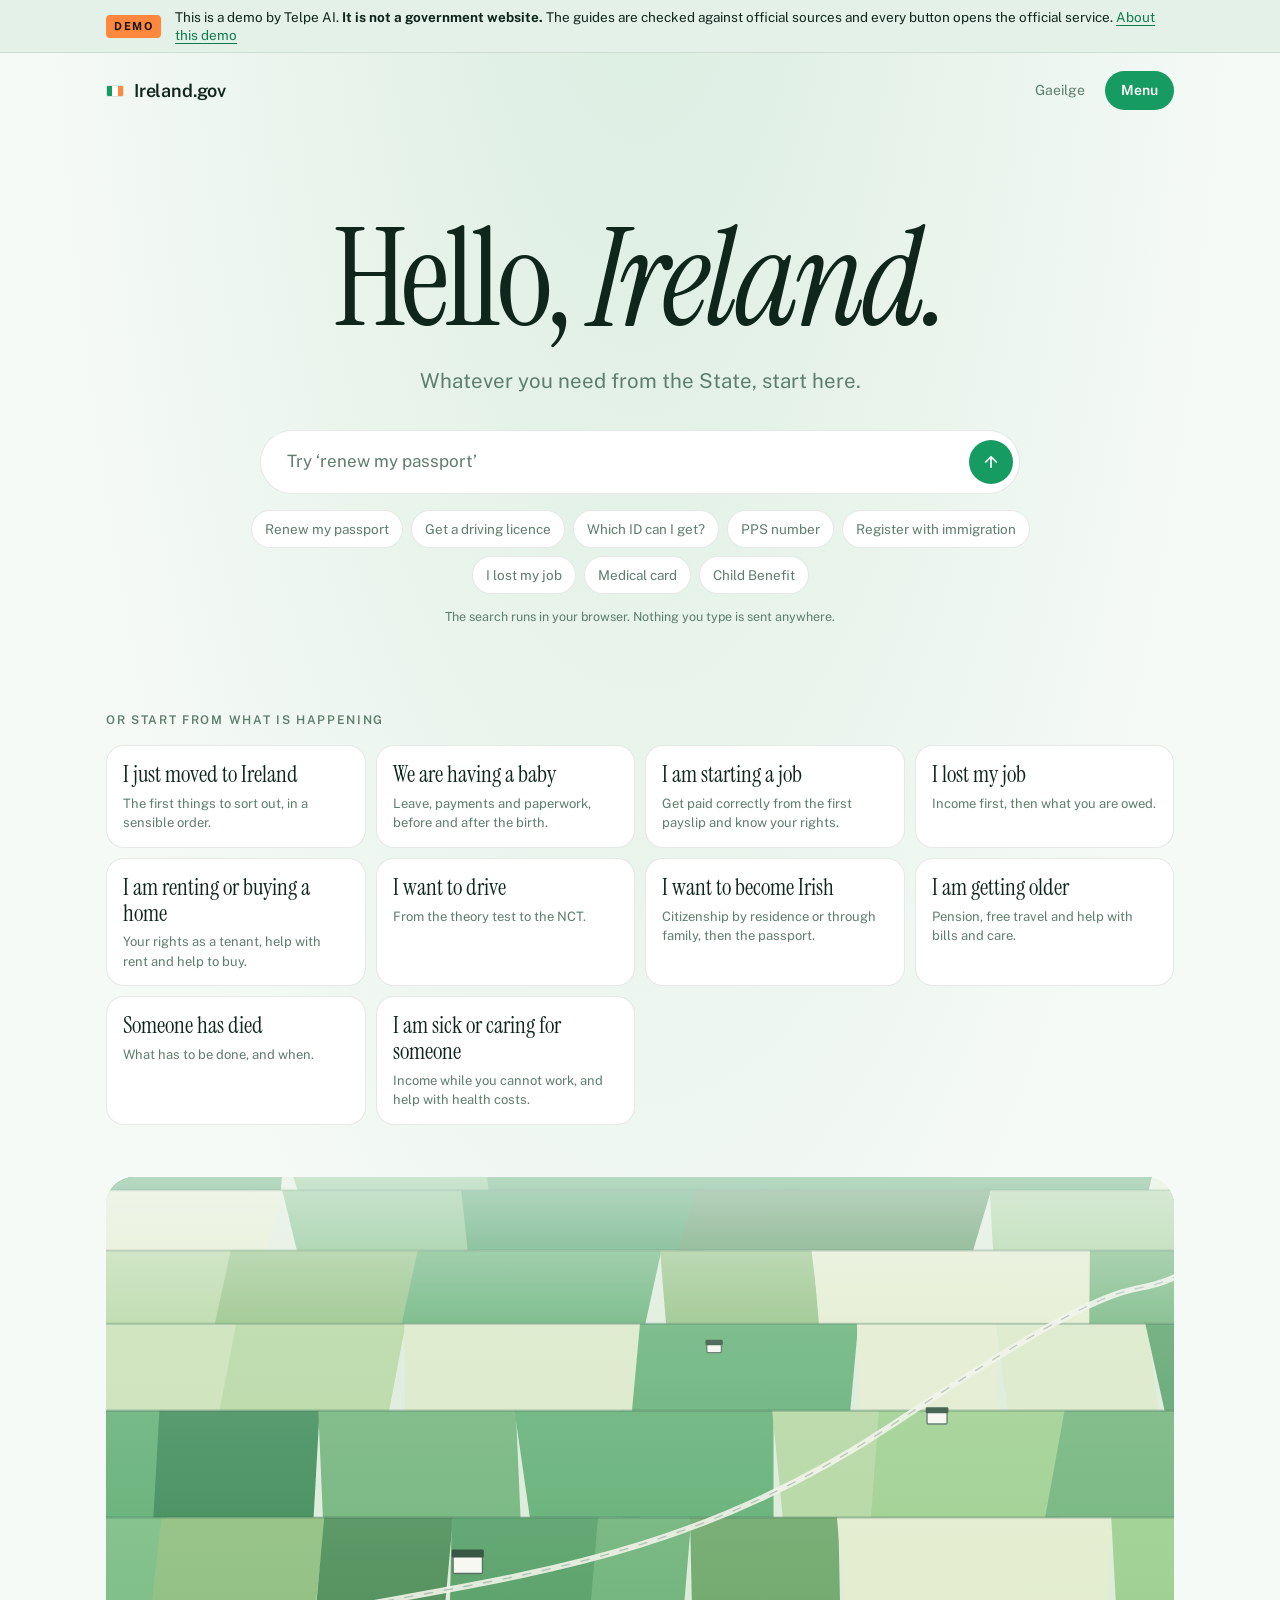
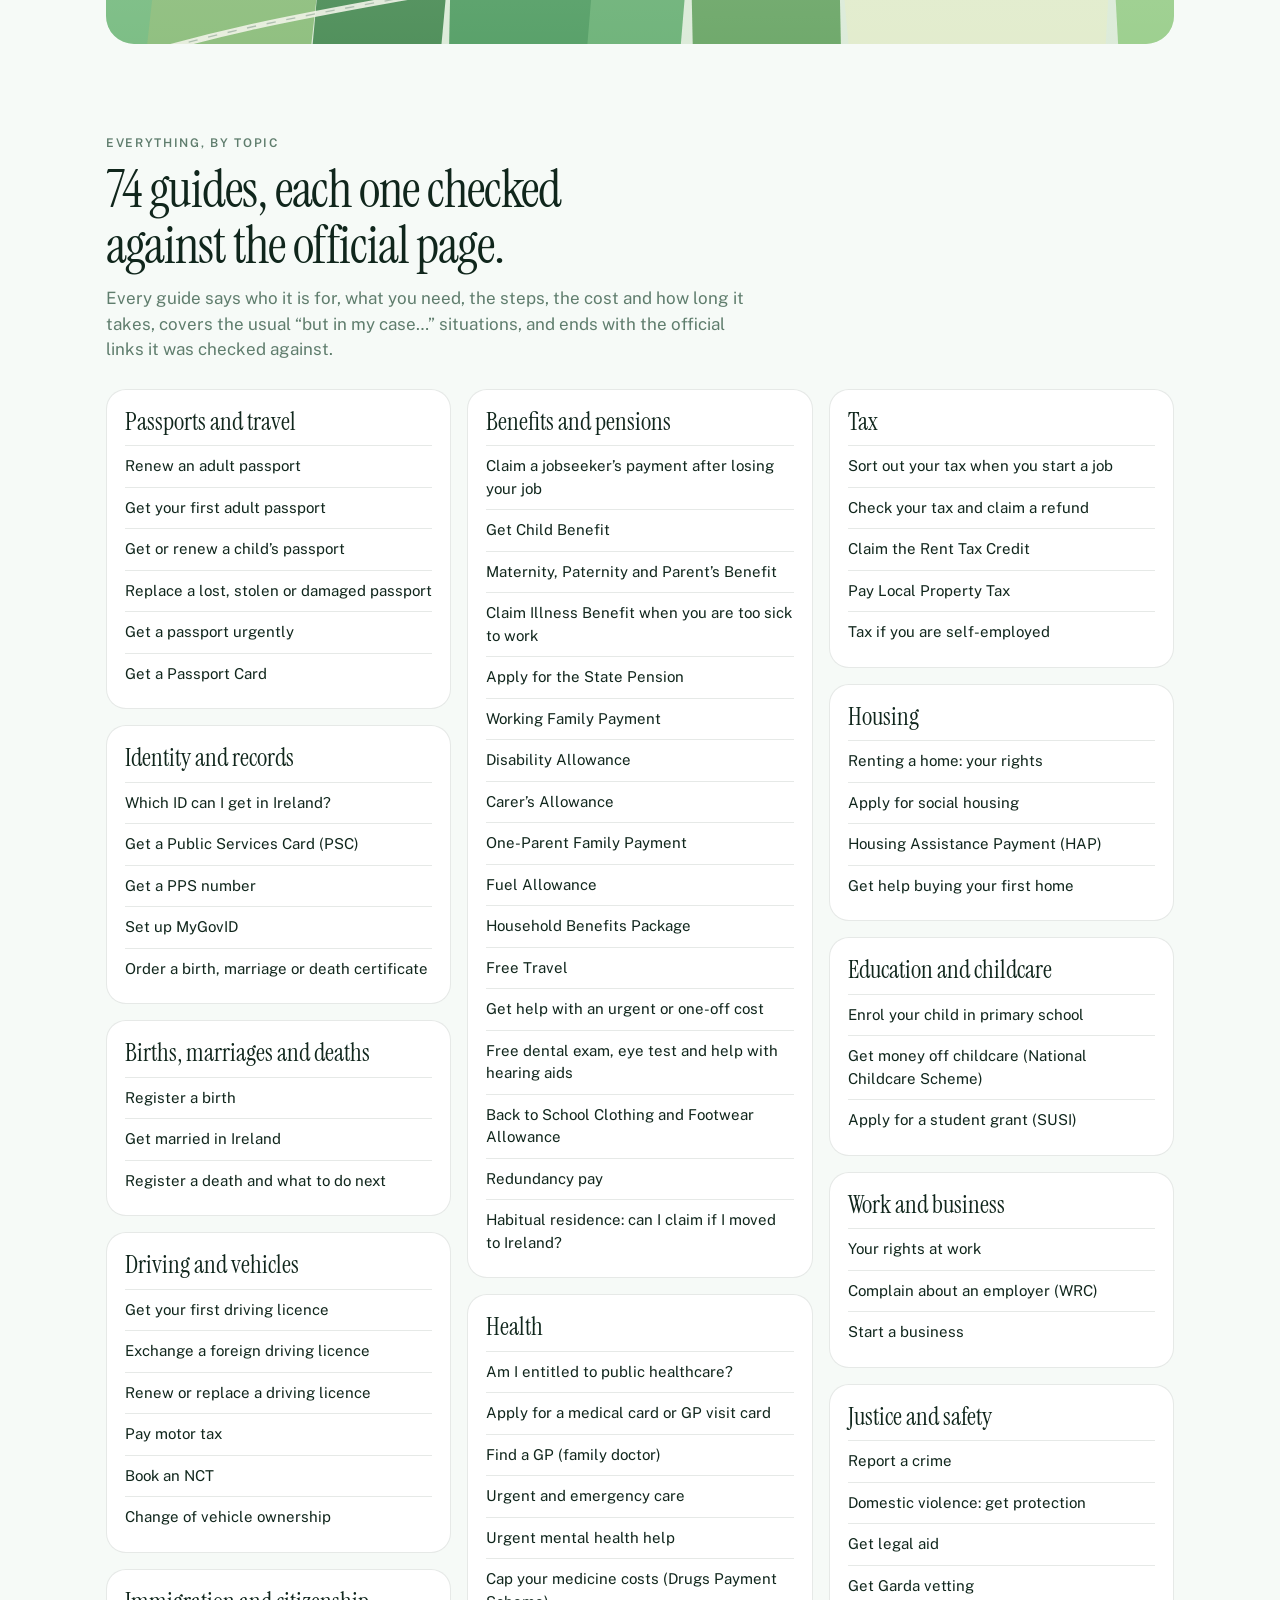
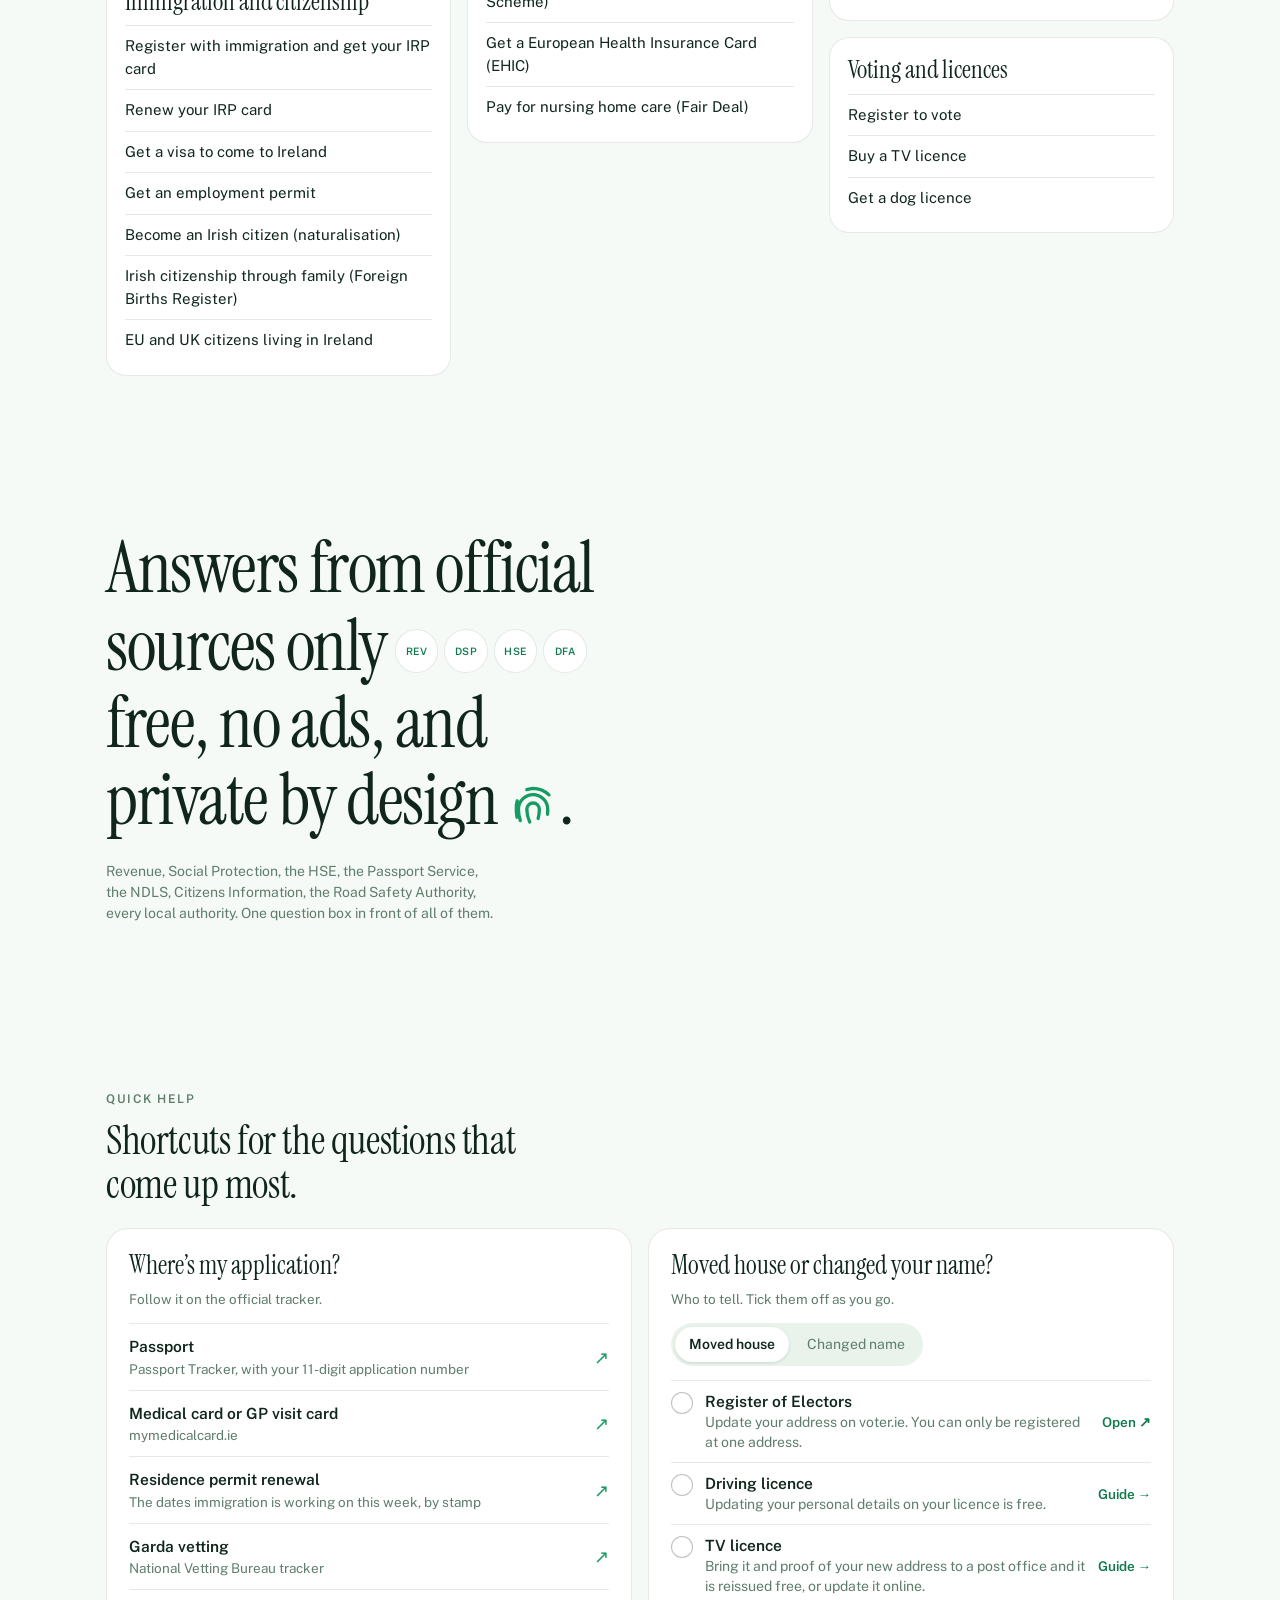
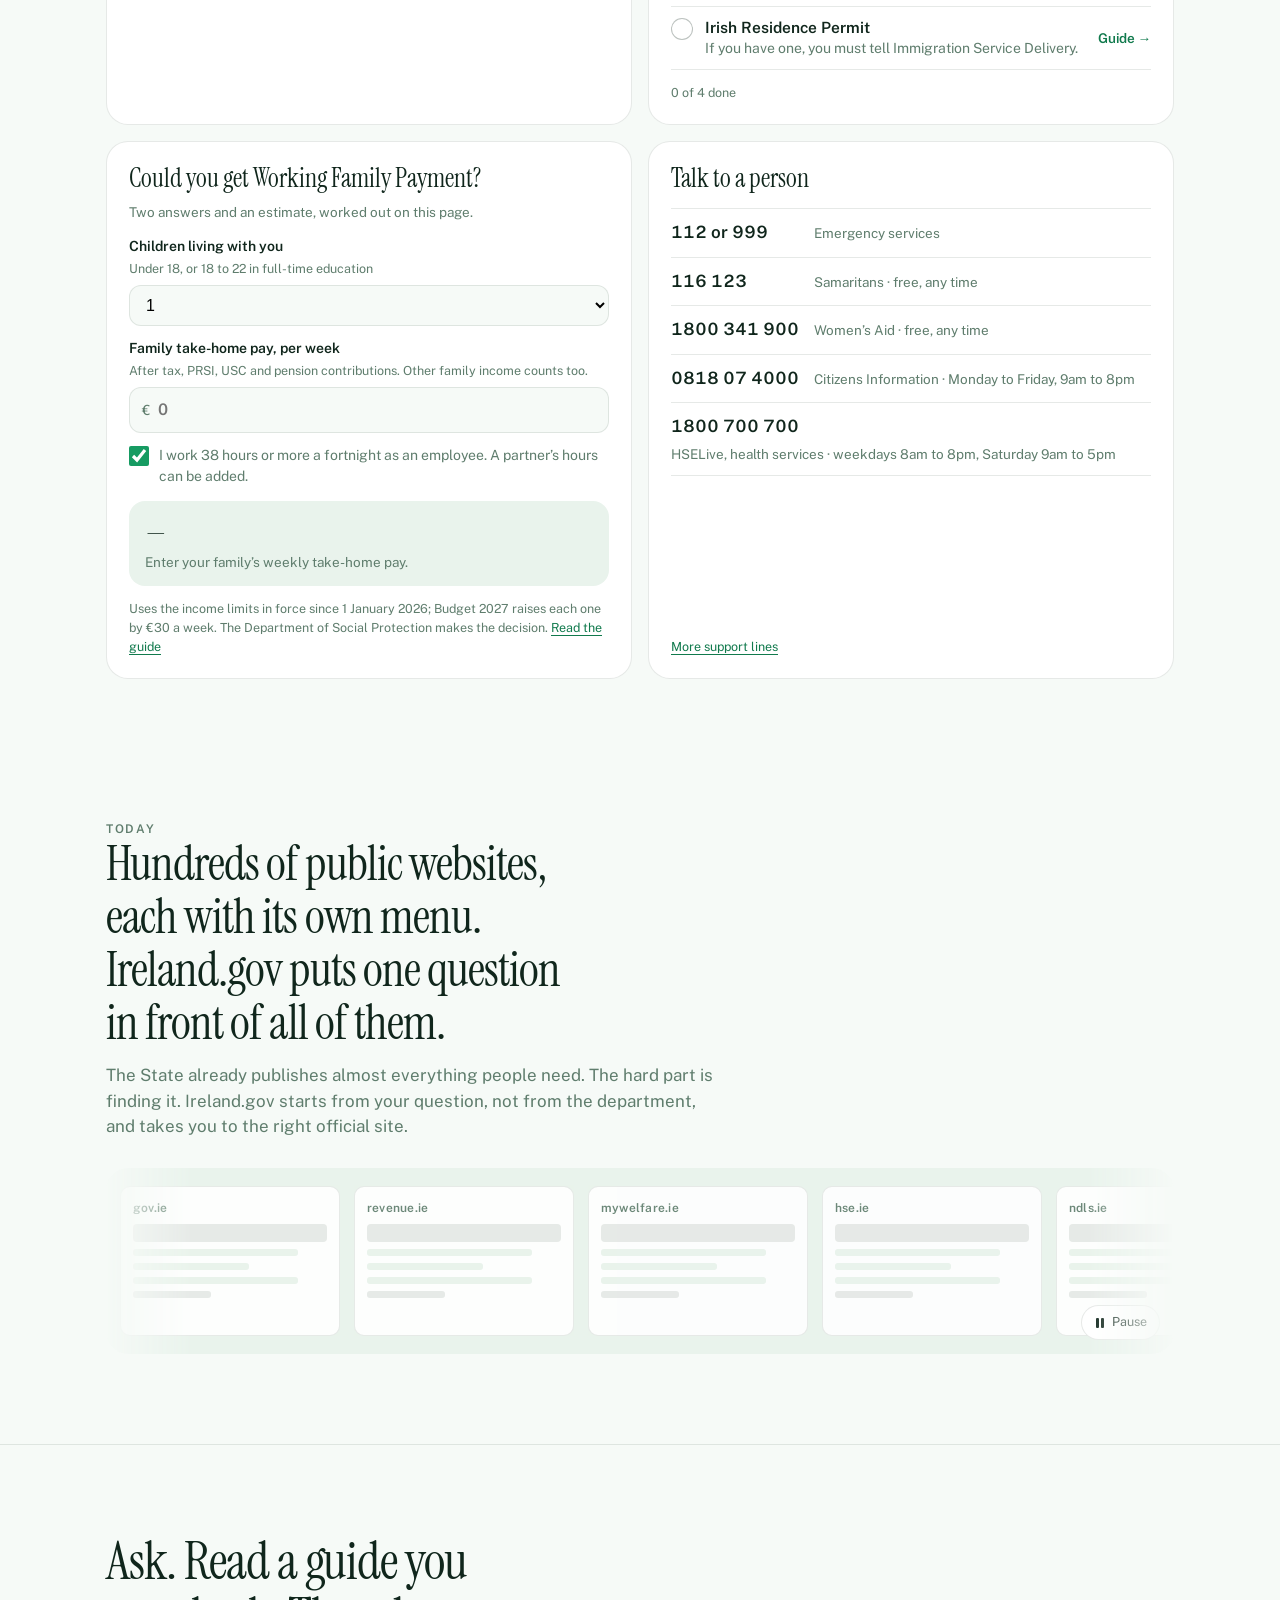
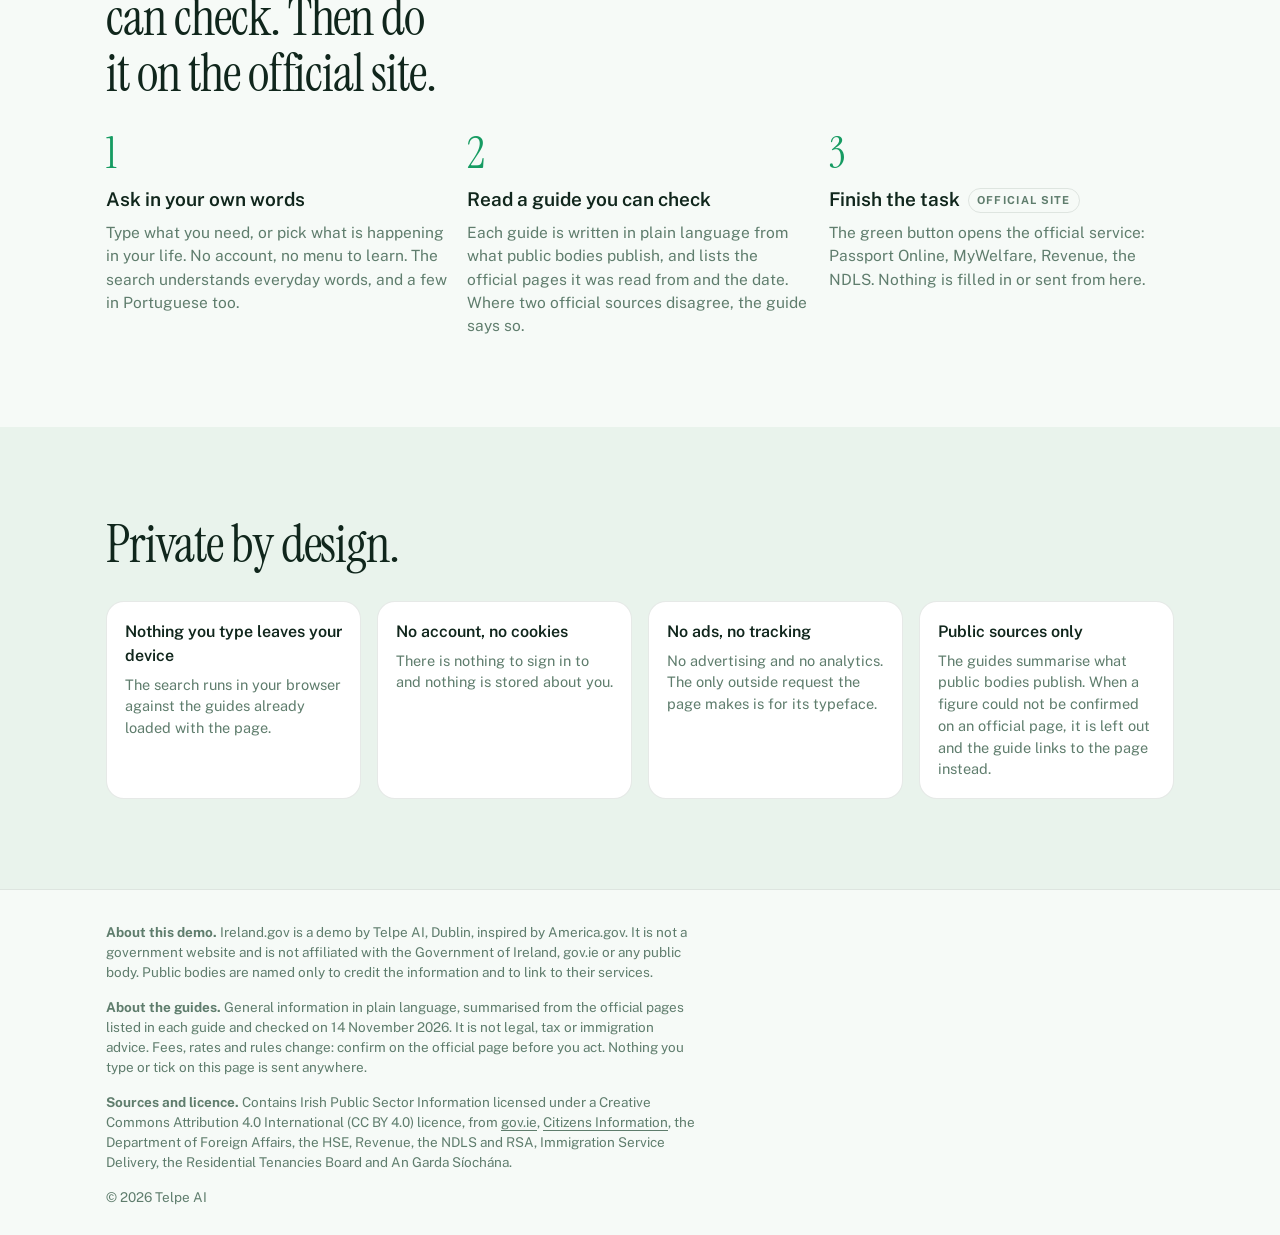
==== commit 2ed904a9: "Ireland.gov: reads as the service itself, with a clear DEMO band at the top Only the sticky band (DE" ====
--- a/index.html
+++ b/index.html
@@ -3,17 +3,18 @@
 <head>
 <meta charset="utf-8">
 <meta name="viewport" content="width=device-width, initial-scale=1, viewport-fit=cover">
-<title>Ireland.gov Concept</title>
+<title>Ireland.gov Demo</title>
 <meta name="claude:viewport-fit-sides" content="cover">
-<meta name="description" content="An unofficial Telpe AI concept: one question box in front of Ireland's public services, with plain-language guides checked against official sources. Not a government website.">
+<meta name="description" content="A demo by Telpe AI: one question box in front of Ireland's public services, with plain-language guides checked against official sources. Not a government website.">
 <meta name="robots" content="noindex">
 <link rel="preconnect" href="https://fonts.googleapis.com">
 <link rel="preconnect" href="https://fonts.gstatic.com" crossorigin>
 <link rel="stylesheet" href="https://fonts.googleapis.com/css2?family=Instrument+Serif:ital@0;1&family=Public+Sans:wght@400;500;600&display=swap">
 <style>
 /* Layout: one quiet column. A greeting in a high-contrast serif, one question box under it, then the guides:
-   by what is happening in your life, and by topic. Everything is framed by a permanent "unofficial concept" band
-   so no one mistakes it for the State. The guides are real summaries of official pages; the buttons leave the site. */
+   by what is happening in your life, and by topic, and four working shortcuts. A sticky "demo" band at the very top
+   says, on every screen, that this is not a government website; everything below it reads as the service itself.
+   The guides are summaries of official pages; the buttons open the official services. */
 :root{
   --bg:#f6faf7;         /* a breath of mint over white */
   --bg-2:#e9f3ec;
@@ -24,7 +25,7 @@
   --act:#169b62;        /* the flag's green, for everything you can press */
   --act-dk:#117a4d;
   --act-ink:#ffffff;
-  --orange:#ff883e;     /* the flag's orange, only for the concept tag and the "now" mark */
+  --orange:#ff883e;     /* the flag's orange, only for the demo tag */
   --mock-bg:#e3f1e8;
   --serif:"Instrument Serif",Georgia,"Times New Roman",serif;
   --sans:"Public Sans",-apple-system,BlinkMacSystemFont,"Helvetica Neue",Arial,sans-serif;
@@ -44,7 +45,7 @@
 .eyebrow{font-size:12px;letter-spacing:.14em;text-transform:uppercase;color:var(--fg-2);font-weight:600}
 section[id],footer[id]{scroll-margin-top:60px}
 
-/* the concept band — always visible, never styled like a notice the State would send */
+/* the demo band — always visible, never styled like a notice the State would send */
 .mock{position:sticky;top:env(safe-area-inset-top,0px);z-index:40;background:var(--mock-bg);color:var(--fg);border-bottom:1px solid var(--line)}
 body::before{content:"";position:fixed;inset:0 0 auto;height:env(safe-area-inset-top,0px);z-index:41;background:var(--mock-bg)}
 .mock .wrap{display:flex;align-items:center;gap:14px;min-height:44px;padding-block:8px;font-size:13.5px;line-height:1.35}
@@ -58,7 +59,6 @@
 .brand{display:flex;align-items:center;gap:10px;font-weight:600;letter-spacing:-.01em;font-size:18px}
 .brand .flag{width:18px;height:12px;display:inline-grid;grid-template-columns:1fr 1fr 1fr;border-radius:2px;overflow:hidden;border:1px solid var(--line)}
 .brand .flag i{display:block}.brand .flag i:nth-child(1){background:#169b62}.brand .flag i:nth-child(2){background:#fff}.brand .flag i:nth-child(3){background:#ff883e}
-.brand .concept{font-weight:500;font-size:11px;letter-spacing:.12em;text-transform:uppercase;color:var(--fg-2);border:1px solid var(--line);border-radius:999px;padding:3px 8px;margin-left:4px}
 .tools{display:flex;align-items:center;gap:10px}
 .lang{border:0;background:none;padding:8px 10px;border-radius:999px;color:var(--fg-2);cursor:pointer;font-size:14px}
 .lang:hover{color:var(--fg)}
@@ -165,26 +165,50 @@
 .promise .fp{display:inline-block;width:.7em;height:.7em;vertical-align:-.08em;margin-left:.15em;color:var(--act)}
 .promise .legend{font-family:var(--sans);margin-top:22px;font-size:14px;line-height:1.5;letter-spacing:0;color:var(--fg-2);max-width:60ch}
 
-/* interface previews */
-.previews{padding-block:clamp(24px,4vw,56px)}
+/* quick help: four shortcuts that work */
+.qh{padding-block:clamp(24px,4vw,56px)}
+.qh .lead2{font-family:var(--serif);font-size:clamp(26px,3.6vw,40px);line-height:1.1;letter-spacing:-.01em;max-width:24ch;margin-top:10px}
 .grid{display:grid;grid-template-columns:1fr;gap:16px;margin-top:22px}
 @media (min-width:720px){.grid{grid-template-columns:1fr 1fr}}
-.card{background:var(--card);border:1px solid var(--line);border-radius:22px;padding:22px;min-width:0;display:flex;flex-direction:column;gap:14px}
+.card{background:var(--card);border:1px solid var(--line);border-radius:22px;padding:22px;min-width:0;display:flex;flex-direction:column;gap:14px;scroll-margin-top:64px}
 .card h3{font-family:var(--serif);font-size:26px;line-height:1.15}
-.card .meta{font-size:12.5px;color:var(--fg-2)}
-.track{display:grid;grid-template-columns:repeat(4,1fr);gap:6px;margin-top:4px}
-.track div{font-size:12px;color:var(--fg-2);padding-top:10px;border-top:3px solid var(--line);position:relative}
-.track div.done{border-top-color:var(--act);color:var(--fg)}
-.track div.now{border-top-color:var(--act)}
-.track div.now::after{content:"now";display:block;margin-top:2px;font-size:10px;letter-spacing:.1em;text-transform:uppercase;color:var(--orange);font-weight:700}
-.check{list-style:none;margin:0;padding:0;display:grid;gap:9px}
-.check li{display:flex;gap:10px;align-items:center;font-size:15px}
-.check i{width:20px;height:20px;border-radius:50%;border:1.5px solid var(--line);display:inline-grid;place-items:center;flex:none;font-style:normal;font-size:12px}
-.check li.done i{background:var(--act);border-color:var(--act);color:var(--act-ink)}
-.check li.done{color:var(--fg-2);text-decoration:line-through;text-decoration-color:rgba(107,111,118,.5)}
-.check small{color:var(--fg-2);font-size:12.5px;margin-left:auto;white-space:nowrap}
+.card .meta{font-size:13.5px;color:var(--fg-2);margin-top:-6px}
 .card .foot{margin-top:auto;font-size:12.5px;color:var(--fg-2)}
-.previews .lead2{font-family:var(--serif);font-size:clamp(26px,3.6vw,40px);line-height:1.1;letter-spacing:-.01em;max-width:24ch;margin-top:10px}
+.card .foot a{color:var(--act-dk);text-decoration:underline;text-underline-offset:3px}
+.trk,.todo,.calls{list-style:none;margin:0;padding:0}
+.trk li,.todo li,.calls li{border-top:1px solid var(--line)}
+.trk li:last-child,.todo li:last-child,.calls li:last-child{border-bottom:1px solid var(--line)}
+.trk a{display:grid;grid-template-columns:1fr auto;column-gap:12px;padding:11px 0;align-items:center}
+.trk b{font-weight:600;font-size:15.5px}
+.trk span{grid-column:1;font-size:13.5px;color:var(--fg-2)}
+.trk i{grid-column:2;grid-row:1/3;font-style:normal;color:var(--act);font-size:18px}
+.trk a:hover b,.calls a:hover b{color:var(--act-dk)}
+.seg{display:inline-flex;background:var(--bg-2);border-radius:999px;padding:4px;gap:4px;align-self:flex-start;max-width:100%}
+.seg button{border:0;background:none;border-radius:999px;padding:7px 14px;font-size:14px;cursor:pointer;color:var(--fg-2)}
+.seg button[aria-pressed="true"]{background:var(--card);color:var(--fg);font-weight:600;box-shadow:0 1px 3px rgba(16,38,28,.14)}
+.todo li{display:flex;align-items:center;gap:12px;padding:10px 0}
+.todo label{display:flex;gap:12px;align-items:flex-start;flex:1;min-width:0;cursor:pointer;font-size:14px;color:var(--fg-2);line-height:1.4}
+.todo label b{display:block;color:var(--fg);font-weight:600;font-size:15.5px}
+.todo input{-webkit-appearance:none;appearance:none;width:22px;height:22px;border-radius:50%;border:1.5px solid rgba(16,38,28,.28);flex:none;margin:1px 0 0;display:grid;place-items:center;cursor:pointer;background:var(--card)}
+.todo input:checked{background:var(--act);border-color:var(--act)}
+.todo input:checked::after{content:"";width:5px;height:10px;border:solid #fff;border-width:0 2px 2px 0;transform:translateY(-1px) rotate(45deg)}
+.todo li.done label b{text-decoration:line-through;text-decoration-color:rgba(16,38,28,.35);color:var(--fg-2)}
+.todo a{flex:none;font-size:13.5px;font-weight:600;color:var(--act-dk)}
+.est{display:grid;gap:12px}
+.est label{display:grid;gap:6px;font-size:14px;font-weight:600}
+.est small{font-weight:400;color:var(--fg-2);font-size:12.5px;margin-top:-3px}
+.est select,.est input[type=number]{width:100%;border:1px solid var(--line);border-radius:12px;padding:10px 12px;background:var(--bg);font-size:16px}
+.eur{position:relative;display:block}
+.eur::before{content:"€";position:absolute;left:13px;top:50%;transform:translateY(-50%);color:var(--fg-2);font-weight:400}
+.est .eur input{padding-left:28px}
+.est .tick{display:flex;gap:10px;align-items:flex-start;font-weight:400;color:var(--fg-2)}
+.est .tick input{width:20px;height:20px;accent-color:var(--act);flex:none;margin:1px 0 0}
+.res{background:var(--bg-2);border-radius:16px;padding:14px 16px}
+.res b{display:block;font-family:var(--serif);font-weight:400;font-size:30px;line-height:1.1}
+.res span{display:block;font-size:13.5px;color:var(--fg-2);margin-top:4px}
+.calls a{display:flex;align-items:baseline;gap:4px 14px;padding:11px 0;flex-wrap:wrap}
+.calls b{font-weight:600;font-size:17px;font-variant-numeric:tabular-nums;min-width:7.6em}
+.calls span{font-size:13.5px;color:var(--fg-2)}
 
 /* before: the websites of today */
 .before{padding-block:clamp(40px,7vw,96px)}
@@ -202,7 +226,7 @@
 .pause{position:absolute;right:14px;bottom:14px;border:1px solid var(--line);background:var(--card);border-radius:999px;padding:7px 12px;font-size:12.5px;cursor:pointer;display:inline-flex;gap:6px;align-items:center}
 .pause svg{width:12px;height:12px}
 
-/* how · privacy · roadmap */
+/* how · privacy */
 .band{padding-block:clamp(40px,7vw,96px);border-top:1px solid var(--line)}
 .band h2{font-family:var(--serif);font-size:clamp(30px,4.4vw,52px);line-height:1.08;letter-spacing:-.02em;max-width:22ch}
 .steps{display:grid;grid-template-columns:repeat(auto-fit,minmax(240px,1fr));gap:16px;margin-top:28px}
@@ -216,10 +240,6 @@
 .priv div{background:var(--card);border:1px solid var(--line);border-radius:18px;padding:18px}
 .priv b{display:block;font-size:16px;font-weight:600;margin-bottom:6px}
 .priv p{font-size:14.5px;color:var(--fg-2)}
-.road{margin-top:28px;display:grid;gap:0;border-top:1px solid var(--line)}
-.road div{display:grid;grid-template-columns:140px 1fr;gap:16px;padding:16px 0;border-bottom:1px solid var(--line);font-size:15.5px}
-.road div span:first-child{color:var(--fg-2);font-variant-numeric:tabular-nums}
-@media (max-width:560px){.road div{grid-template-columns:1fr;gap:4px}}
 
 /* menu sheet */
 .sheet{position:fixed;inset:0;background:rgba(0,0,0,.35);display:none;z-index:50;padding:max(16px,env(safe-area-inset-left,0px))}
@@ -240,7 +260,7 @@
 @media (max-width:640px){
   .mock .wrap{font-size:12.5px}
   .mock .long{display:none}
-  .brand{font-size:16px}.brand .concept{font-size:10px;padding:2px 6px}.lang{padding:6px 8px;font-size:13px}.pill{padding:8px 13px;font-size:13px}
+  .brand{font-size:16px}.lang{padding:6px 8px;font-size:13px}.pill{padding:8px 13px;font-size:13px}
   .ask form{padding-left:16px}
   .hero h1{font-size:clamp(52px,16vw,88px)}
   .photo figure{aspect-ratio:4/3}
@@ -250,18 +270,18 @@
   .btn{width:100%;justify-content:center}
 }
 @media (prefers-reduced-motion:reduce){.row{animation:none}html{scroll-behavior:auto}}
-@media print{.mock{position:static}.hero h1,.chips,.ask form,.life,.browse,.photo,.promise,.previews,.before,.band,header.top,.sheet{display:none!important}.answer{display:block;border:0;box-shadow:none}details.case .a{display:grid}}
+@media print{.mock{position:static}.hero h1,.chips,.ask form,.life,.browse,.photo,.promise,.qh,.before,.band,header.top,.sheet{display:none!important}.answer{display:block;border:0;box-shadow:none}details.case .a{display:grid}}
 </style>
 </head>
 <body>
 
-<div class="mock" role="note" aria-label="Unofficial concept, not a government website">
-  <div class="wrap"><span class="tag">Concept</span><span>An unofficial concept by Telpe AI. <strong>Not a government website.</strong><span class="long"> The guides are plain-language summaries of official pages, checked on <span data-checked>14 November 2026</span>; every button opens the real official service.</span> <a href="#about">What is this?</a></span></div>
+<div class="mock" role="note" aria-label="Demo: this is not a government website">
+  <div class="wrap"><span class="tag">Demo</span><span>This is a demo by Telpe AI. <strong>It is not a government website.</strong><span class="long"> The guides are checked against official sources and every button opens the official service.</span> <a href="#about">About this demo</a></span></div>
 </div>
 
 <header class="top">
   <div class="wrap">
-    <a class="brand" href="#top" aria-label="Ireland.gov concept, home"><span class="flag" aria-hidden="true"><i></i><i></i><i></i></span>Ireland.gov<span class="concept">concept</span></a>
+    <a class="brand" href="#top" aria-label="Ireland.gov, home"><span class="flag" aria-hidden="true"><i></i><i></i><i></i></span>Ireland.gov</a>
     <div class="tools">
       <button class="lang" id="lang" type="button" aria-pressed="false">Gaeilge</button>
       <button class="pill" id="menu-btn" type="button" aria-haspopup="dialog" aria-controls="sheet">Menu</button>
@@ -327,50 +347,52 @@
     </div>
   </section>
 
-  <section class="previews">
-    <div class="wrap">
-      <p class="eyebrow">Where it could go next · concept screens, not real</p>
-      <p class="lead2">Today the buttons send you to the official service. A real front door would finish the task with you.</p>
+  <section class="qh" id="quick">
+    <div class="wrap">
+      <p class="eyebrow">Quick help</p>
+      <p class="lead2">Shortcuts for the questions that come up most.</p>
       <div class="grid">
-        <div class="card">
-          <h3>Passport renewal</h3>
-          <p class="meta">Application PA-2026-184 · adult, 10-year</p>
-          <div class="track"><div class="done">Submitted</div><div class="done now">Processing</div><div>Printed</div><div>Posted</div></div>
-          <p class="foot">One place to follow everything you have applied for. Example data.</p>
+        <div class="card" id="track">
+          <h3>Where’s my application?</h3>
+          <p class="meta">Follow it on the official tracker.</p>
+          <ul class="trk">
+            <li><a href="https://passporttracking.dfa.ie/passporttracking" target="_blank" rel="noopener"><b>Passport</b><span>Passport Tracker, with your 11-digit application number</span><i aria-hidden="true">↗</i></a></li>
+            <li><a href="https://www.mymedicalcard.ie/" target="_blank" rel="noopener"><b>Medical card or GP visit card</b><span>mymedicalcard.ie</span><i aria-hidden="true">↗</i></a></li>
+            <li><a href="https://www.irishimmigration.ie/registering-your-immigration-permission/how-to-renew-your-current-permission/renewing-your-registration-permission-if-you-live-in-the-republic-of-ireland/" target="_blank" rel="noopener"><b>Residence permit renewal</b><span>The dates immigration is working on this week, by stamp</span><i aria-hidden="true">↗</i></a></li>
+            <li><a href="https://vetting.garda.ie/Track" target="_blank" rel="noopener"><b>Garda vetting</b><span>National Vetting Bureau tracker</span><i aria-hidden="true">↗</i></a></li>
+          </ul>
         </div>
-        <div class="card">
-          <h3>Name change after marriage</h3>
-          <p class="meta">One form, four bodies updated</p>
-          <ul class="check">
-            <li class="done"><i>✓</i>Passport Service<small>done</small></li>
-            <li class="done"><i>✓</i>Revenue · myAccount<small>done</small></li>
-            <li><i></i>NDLS · driving licence<small>needs a photo</small></li>
-            <li><i></i>Public Services Card<small>appointment</small></li>
+        <div class="card" id="moving">
+          <h3>Moved house or changed your name?</h3>
+          <p class="meta">Who to tell. Tick them off as you go.</p>
+          <div class="seg" role="group" aria-label="What changed">
+            <button type="button" data-mv="move" aria-pressed="true">Moved house</button>
+            <button type="button" data-mv="name" aria-pressed="false">Changed name</button>
+          </div>
+          <ul class="todo" id="todo"></ul>
+          <p class="foot" id="todo-n" aria-live="polite"></p>
+        </div>
+        <div class="card" id="wfp">
+          <h3>Could you get Working Family Payment?</h3>
+          <p class="meta">Two answers and an estimate, worked out on this page.</p>
+          <div class="est">
+            <label>Children living with you<small>Under 18, or 18 to 22 in full-time education</small><select id="wfp-kids"><option value="1">1</option><option value="2">2</option><option value="3">3</option><option value="4">4</option><option value="5">5</option><option value="6">6</option><option value="7">7</option><option value="8">8 or more</option></select></label>
+            <label>Family take-home pay, per week<small>After tax, PRSI, USC and pension contributions. Other family income counts too.</small><span class="eur"><input id="wfp-pay" type="number" inputmode="decimal" min="0" step="1" placeholder="0" aria-label="Family take-home pay per week, in euro"></span></label>
+            <label class="tick"><input id="wfp-hrs" type="checkbox" checked><span>I work 38 hours or more a fortnight as an employee. A partner’s hours can be added.</span></label>
+          </div>
+          <div class="res" id="wfp-res" aria-live="polite"></div>
+          <p class="foot">Uses the income limits in force since 1 January 2026; Budget 2027 raises each one by €30 a week. The Department of Social Protection makes the decision. <a href="#/s/working-family-payment">Read the guide</a></p>
+        </div>
+        <div class="card" id="talk">
+          <h3>Talk to a person</h3>
+          <ul class="calls">
+            <li><a href="tel:112"><b>112 or 999</b><span>Emergency services</span></a></li>
+            <li><a href="tel:116123"><b>116 123</b><span>Samaritans · free, any time</span></a></li>
+            <li><a href="tel:1800341900"><b>1800 341 900</b><span>Women’s Aid · free, any time</span></a></li>
+            <li><a href="tel:0818074000"><b>0818 07 4000</b><span>Citizens Information · Monday to Friday, 9am to 8pm</span></a></li>
+            <li><a href="tel:1800700700"><b>1800 700 700</b><span>HSELive, health services · weekdays 8am to 8pm, Saturday 9am to 5pm</span></a></li>
           </ul>
-          <p class="foot">Each body still owns its record; the concept just asks once. Example data.</p>
-        </div>
-        <div class="card">
-          <h3>I’ve moved house</h3>
-          <p class="meta">Six updates from one address</p>
-          <ul class="check">
-            <li class="done"><i>✓</i>Register of Electors<small>done</small></li>
-            <li class="done"><i>✓</i>Motor tax<small>done</small></li>
-            <li class="done"><i>✓</i>Revenue<small>done</small></li>
-            <li><i></i>An Post redirection<small>paid service</small></li>
-            <li><i></i>TV licence<small>pending</small></li>
-            <li><i></i>GP and medical card<small>pending</small></li>
-          </ul>
-          <p class="foot">Example data.</p>
-        </div>
-        <div class="card">
-          <h3>A question back, when it matters</h3>
-          <p class="meta">Eligibility in two questions</p>
-          <ul class="check">
-            <li class="done"><i>✓</i>How many children live with you?<small>2</small></li>
-            <li class="done"><i>✓</i>Weekly family income after tax?<small>€640</small></li>
-            <li><i></i>Result: likely to qualify for Working Family Payment<small>apply</small></li>
-          </ul>
-          <p class="foot">The guides explain the rules; a real service would do the sum. Example data.</p>
+          <p class="foot"><a href="#/s/mental-health">More support lines</a></p>
         </div>
       </div>
     </div>
@@ -379,8 +401,8 @@
   <section class="before">
     <div class="wrap">
       <p class="eyebrow">Today</p>
-      <p class="lead">Hundreds of public websites, each with its own menu. The concept puts one question in front of all of them.</p>
-      <p class="sub">The State already publishes almost everything people need. The work is finding it. A front door that starts from the question, not from the department, is the whole idea; the sites behind it stay exactly where they are.</p>
+      <p class="lead">Hundreds of public websites, each with its own menu. Ireland.gov puts one question in front of all of them.</p>
+      <p class="sub">The State already publishes almost everything people need. The hard part is finding it. Ireland.gov starts from your question, not from the department, and takes you to the right official site.</p>
       <div class="strip" id="strip">
         <div class="row" id="row"></div>
         <button class="pause" id="pause" type="button" aria-pressed="false"><svg viewBox="0 0 12 12" fill="currentColor"><rect x="2" y="1" width="3" height="10" rx="1"/><rect x="7" y="1" width="3" height="10" rx="1"/></svg>Pause</button>
@@ -394,7 +416,7 @@
       <div class="steps">
         <div class="step"><div class="n">1</div><h3>Ask in your own words</h3><p>Type what you need, or pick what is happening in your life. No account, no menu to learn. The search understands everyday words, and a few in Portuguese too.</p></div>
         <div class="step"><div class="n">2</div><h3>Read a guide you can check</h3><p>Each guide is written in plain language from what public bodies publish, and lists the official pages it was read from and the date. Where two official sources disagree, the guide says so.</p></div>
-        <div class="step"><div class="n">3</div><h3>Finish the task<span class="soon">official site</span></h3><p>The green button opens the real service: Passport Online, MyWelfare, Revenue, the NDLS. Nothing is filled in or submitted here.</p></div>
+        <div class="step"><div class="n">3</div><h3>Finish the task<span class="soon">official site</span></h3><p>The green button opens the official service: Passport Online, MyWelfare, Revenue, the NDLS. Nothing is filled in or sent from here.</p></div>
       </div>
     </div>
   </section>
@@ -411,24 +433,14 @@
     </div>
   </section>
 
-  <section class="band" id="roadmap">
-    <div class="wrap">
-      <h2>If this were built.</h2>
-      <div class="road">
-        <div><span>Now</span><span><span data-count="guides">74</span> plain-language guides checked against official pages. English. No account.</span></div>
-        <div><span>Within a year</span><span>Sign in with MyGovID. Passport renewal, motor tax, Register of Electors and address changes completed inside the front door, with status tracking.</span></div>
-        <div><span>Later</span><span>Benefits applications and appointments (HSE, NDLS, Intreo) started here and handed to the body that decides. Every public website serving more than 100,000 people a year plugged in.</span></div>
-      </div>
-    </div>
-  </section>
 </main>
 
 <footer id="about">
   <div class="wrap">
-    <p><strong>What this is.</strong> A design concept by Telpe AI, Dublin, made after the launch of America.gov to imagine the same idea for Ireland. It is not a government website and is not affiliated with the Government of Ireland, gov.ie or any public body. The names of public bodies appear only to say where the information comes from.</p>
-    <p><strong>About the guides.</strong> They are unofficial summaries, written in plain language from the official pages listed at the end of each guide and checked on <span data-checked>14 November 2026</span>. They are not legal, tax or immigration advice. Fees, rates and rules change: before you act, confirm on the official page, which is always the authority. Nothing you do here is submitted to any public body.</p>
+    <p><strong>About this demo.</strong> Ireland.gov is a demo by Telpe AI, Dublin, inspired by America.gov. It is not a government website and is not affiliated with the Government of Ireland, gov.ie or any public body. Public bodies are named only to credit the information and to link to their services.</p>
+    <p><strong>About the guides.</strong> General information in plain language, summarised from the official pages listed in each guide and checked on <span data-checked>14 November 2026</span>. It is not legal, tax or immigration advice. Fees, rates and rules change: confirm on the official page before you act. Nothing you type or tick on this page is sent anywhere.</p>
     <p><strong>Sources and licence.</strong> Contains Irish Public Sector Information licensed under a Creative Commons Attribution 4.0 International (CC BY 4.0) licence, from <a href="https://www.gov.ie/en/" target="_blank" rel="noopener">gov.ie</a>, <a href="https://www.citizensinformation.ie/en/" target="_blank" rel="noopener">Citizens Information</a>, the Department of Foreign Affairs, the HSE, Revenue, the NDLS and RSA, Immigration Service Delivery, the Residential Tenancies Board and An Garda Síochána.</p>
-    <p>© <span id="year">2026</span> Telpe AI · a concept, not a public service</p>
+    <p>© <span id="year">2026</span> Telpe AI</p>
   </div>
 </footer>
 
@@ -442,7 +454,7 @@
 </div>
 
 <!--GUIDES:BEGIN-->
-<script type="application/json" id="guides-data">{"checked":"2026-11-14","guides":[{"id":"passport-renew","cat":"travel","title":"Renew an adult passport","kw":"passport renewal renew expired expiring passport online adult new passport passaporte renovar pas","short":"If you are 18 or over and have had an Irish passport before, renew it on Passport Online. The form takes about 10 minutes and works from anywhere in the world.","facts":[["Cost","€75 online"],["How long","About 10 working days"],["Where","Online, any time"]],"who":["Irish citizens aged 18 or over who already have, or had, an Irish passport.","If your last passport was issued more than 15 years ago, you apply as a first-time applicant instead: see [First adult passport](#/s/passport-first-adult)."],"need":["A digital photo that meets the [photo guidelines](https://www.ireland.ie/en/dfa/passports/photo-guidelines/). Someone else must take it (no selfies, no zoom), or a pharmacy or photo shop can give you a photo code.","Your current or most recent passport.","A debit or credit card and an email address."],"steps":["Get your digital photo ready.","Open **Passport Online**, choose the adult renewal, fill in your details, upload the photo and pay by card.","At the end, Passport Online tells you if you need to post anything. If your passport expires within 12 months you normally keep it; if it has longer left, you post it in.","Keep your 11-digit application number and follow progress on the [Passport Tracker](https://passporttracking.dfa.ie/passporttracking).","The new passport comes by post. Your old one is cancelled within 4 weeks of you receiving the new one."],"cases":[{"q":"My name has changed","a":["For a married name, send your civil marriage or civil partnership certificate. For other name changes you need documents showing you have used the new name for at least 2 years.","A renewal with a name change counts as a complex renewal: about 15 working days instead of 10."]},{"q":"My passport was lost, stolen or damaged","a":["You still renew online and report it there. See [Lost, stolen or damaged passport](#/s/passport-lost)."]},{"q":"I am travelling soon","a":["Use Passport Online if you travel in the next 3 months: paper applications take at least 6 weeks. If you need it within days, see [Urgent passport](#/s/passport-urgent)."]},{"q":"I live outside Ireland","a":["You renew the same way on Passport Online. There is an extra €15 postal fee and delivery takes longer."]},{"q":"I cannot or do not want to apply online","a":["If you live in Ireland or Northern Ireland, phone the **Passport Assist Service** on 01 613 1795 for a pre-filled paper form, then send it by Post Passport from a post office. It costs €80 plus a €9.50 service fee and takes at least 6 weeks.","The old green APS1 and APS2 paper forms have not been accepted since 1 December 2025."]},{"q":"I also want a Passport Card","a":["Order both together on Passport Online for €100. See [Passport Card](#/s/passport-card)."]}],"tips":["Times are averages, not a guarantee. They count from the day the Passport Service has everything it needs and do not include postage.","Before you book, check the entry rules of the country you are visiting with the airline or that country’s embassy."],"act":[["Renew on Passport Online","https://passportonline.dfa.ie/Apply/Passport"],["Track an application","https://passporttracking.dfa.ie/passporttracking"]],"src":[["Department of Foreign Affairs · Renew or replace your adult passport","https://www.ireland.ie/en/dfa/passports/how-to-apply-for-a-passport/renew-adult-passport/"],["Department of Foreign Affairs · Passport fees","https://www.ireland.ie/en/dfa/passports/passport-fees/"],["Department of Foreign Affairs · Current turnaround times","https://www.ireland.ie/en/dfa/passports/turnaround-times/"],["Citizens Information · How to renew an Irish passport as an adult","https://www.citizensinformation.ie/en/travel-and-recreation/passports/renewing-an-irish-passport/"]]},{"id":"passport-first-adult","cat":"travel","title":"Get your first adult passport","kw":"first passport first time new passport never had passport apply irish passport adult naturalised citizen passport primeiro passaporte","short":"You apply online, then a Garda (or an approved witness if you live abroad) confirms your identity and you post original documents. Do not book travel until the passport arrives.","facts":[["Cost","€75 online"],["How long","About 20 working days after your documents arrive"],["Where","Online, then by post"]],"who":["Irish citizens aged 18 or over who have never had an Irish passport, or whose last one was issued more than 15 years ago.","You must already be an Irish citizen: by birth, through an Irish parent, through the [Foreign Births Register](#/s/citizenship-fbr) or by [naturalisation](#/s/citizenship)."],"need":["A digital photo, a debit or credit card, an email address and a printer.","Your **full original civil birth certificate** showing your parents’ names.","One proof of name and one proof of address, dated in the last 12 months. They must be two different documents. Government letters (Social Protection, Revenue) are preferred; utility bills or bank statements also work.","Photo ID. If you live in Ireland: a photocopy of your [Public Services Card](#/s/psc), or original government photo ID.","Your marriage or civil partnership certificate if you apply in a married name."],"steps":["Check the exact list for your situation on [Documentary requirements](https://www.ireland.ie/en/dfa/passports/documentary-requirements/adult/).","Apply and pay on **Passport Online**.","Print the **Identity Verification Form** it gives you. In Ireland a member of An Garda Síochána must sign it: bring it to a Garda station with your photo ID.","Post the form and your original documents to the address shown. Originals are returned to you.","Follow progress with your 11-digit application number on the [Passport Tracker](https://passporttracking.dfa.ie/passporttracking)."],"cases":[{"q":"I became Irish by naturalisation","a":["Send your original naturalisation certificate, your full birth certificate, proof of name and address, and two photo IDs: your original foreign passport or national ID, plus a photocopy of your Public Services Card or a certified driving licence."]},{"q":"I am on the Foreign Births Register","a":["Send your original Foreign Birth Registration certificate (or a colour copy certified by a solicitor or notary), your full birth certificate, proof of name and address, and photo ID."]},{"q":"I was born abroad to a parent born in Ireland","a":["Add your Irish-born parent’s full original civil birth certificate. If their name differs between documents, add their marriage certificate."]},{"q":"I live outside Ireland","a":["The identity form is signed by an approved witness who lives in the same country as you, for example a police officer, doctor, lawyer, teacher, bank manager or notary. They must stamp it and give a work landline number. There is an extra €15 postal fee."]},{"q":"I cannot apply online","a":["If you live in Ireland or Northern Ireland, phone the Passport Assist Service on +353 1 613 1795."]},{"q":"I am not an Irish citizen","a":["You cannot get an Irish passport. For proof of identity in Ireland see [Which ID can I get?](#/s/id-options). To become a citizen see [Become an Irish citizen](#/s/citizenship)."]}],"tips":["First-time applications cannot be fast-tracked. The Passport Service asks you not to book travel until you have the passport.","The clock only starts when your documents reach the Passport Service."],"act":[["Apply on Passport Online","https://passportonline.dfa.ie/Apply/Passport"],["Check which documents you need","https://www.ireland.ie/en/dfa/passports/documentary-requirements/adult/"]],"src":[["Department of Foreign Affairs · First time passport application for adults","https://www.ireland.ie/en/dfa/passports/how-to-apply-for-a-passport/first-adult-passport/"],["Department of Foreign Affairs · Documentary requirements, adult","https://www.ireland.ie/en/dfa/passports/documentary-requirements/adult/"],["Department of Foreign Affairs · Witnessing your application","https://www.ireland.ie/en/dfa/passports/how-to-get-your-application-witnessed/"],["Department of Foreign Affairs · Current turnaround times","https://www.ireland.ie/en/dfa/passports/turnaround-times/"]]},{"id":"passport-child","cat":"travel","title":"Get or renew a child’s passport","kw":"child passport baby passport kids children under 18 guardian consent first passport for a child renew child passport passaporte criança filho","short":"Every child under 18 needs their own passport. You apply online, all guardians sign a consent form in front of a witness, and you post the documents. It lasts 5 years.","facts":[["Cost","€20 online, plus €5 post"],["How long","Renewal about 15 working days; first passport about 20"],["Where","Online, then by post"]],"who":["Any Irish citizen under 18. A parent or guardian applies for them.","Children can no longer be added to a parent’s passport.","Renew when the child’s passport has 6 months or less left. If their last passport was issued more than 15 years ago, apply as a first-time applicant."],"need":["A digital photo of the child, a card, an email address and a printer.","The consent of **all** the child’s guardians.","First passport: the child’s original birth certificate, plus documents that depend on your situation ([born in Ireland](https://www.ireland.ie/en/dfa/passports/documentary-requirements/child/), [born abroad](https://www.ireland.ie/en/dfa/passports/documentary-requirements/)).","Renewal: the child’s current passport."],"steps":["Apply and pay on **Passport Online**. It lists the documents you must send.","Print the **Child Passport Identity and Consent Form**. The link is emailed to you and works for 5 days.","One guardian brings the child to a witness who knows the child. The witness confirms the child’s identity and watches that guardian sign. The other guardian signs in front of the same or another witness.","For a **first** passport in Ireland, the witness for the child’s identity must be a Garda. For a renewal in Ireland, a Garda is no longer required: other listed witnesses are accepted.","Post the form and documents. Processing starts when everything has arrived."],"cases":[{"q":"I am the child’s only guardian","a":["Send a [Sole Guardian Affidavit (AFF1)](https://www.ireland.ie/543/Annex-F1-Sole-Guardian-Affidavit-EN.pdf), completed in front of a solicitor or commissioner for oaths, with the child’s original birth certificate."]},{"q":"The other guardian will not or cannot consent","a":["You need a court order dispensing with that guardian’s consent. Send the original order and the child’s original birth certificate."]},{"q":"The other guardian has died","a":["Send the original death certificate with the first application after the death, the AFF1 affidavit and the child’s birth certificate. If a testamentary guardian was named in a will, they must consent too."]},{"q":"We live outside Ireland","a":["Consent must be witnessed in the country where you live. The postal fee is a single €15."]},{"q":"We need it urgently","a":["Only renewals can use the urgent service. See [Urgent passport](#/s/passport-urgent)."]}],"tips":["A Passport Card for a child is only sold as a bundle with the passport: €45 online."],"act":[["Apply on Passport Online","https://passportonline.dfa.ie/Apply/Passport"],["Who can witness the form","https://www.ireland.ie/en/dfa/passports/how-to-get-your-application-witnessed/"]],"src":[["Department of Foreign Affairs · First passport for a child","https://www.ireland.ie/en/dfa/passports/how-to-apply-for-a-passport/first-child-passport/"],["Department of Foreign Affairs · Renew or replace a child passport","https://www.ireland.ie/en/dfa/passports/how-to-apply-for-a-passport/renew-child-passport/"],["Department of Foreign Affairs · Passport fees","https://www.ireland.ie/en/dfa/passports/passport-fees/"],["Department of Foreign Affairs · Current turnaround times","https://www.ireland.ie/en/dfa/passports/turnaround-times/"]]},{"id":"passport-lost","cat":"travel","title":"Replace a lost, stolen or damaged passport","kw":"lost passport stolen passport damaged passport missing report passport replace perdi passaporte roubado","short":"Report it and apply for the replacement in one go on Passport Online. A passport reported lost or stolen can never be used again, even if you find it.","facts":[["Cost","€75 online"],["How long","About 15 working days"],["Where","Online"]],"need":["A digital photo, a card, an email address and a printer.","If the passport is damaged: the damaged passport itself, which you must send back."],"steps":["**In Ireland:** report the loss or theft to the Gardaí to protect yourself from identity fraud, and tell the Passport Service.","Apply for a new passport on **Passport Online** straight away and report the old one lost or stolen in the form. This is the fastest way to stop anyone else travelling on it.","Send any documents Passport Online asks for and follow progress on the [Passport Tracker](https://passporttracking.dfa.ie/passporttracking)."],"cases":[{"q":"It happened while I am abroad","a":["Report it to the local police and ask for a written statement. Then contact the nearest [Irish embassy or consulate](https://www.ireland.ie/en/dfa/embassies/): they can issue an emergency travel document to get you home.","If there is no Irish embassy, the embassy of another EU country may issue an EU Emergency Travel Document."]},{"q":"My passport is damaged","a":["Do not travel on it. Apply for a replacement and return the damaged passport with your application."]},{"q":"I found it after reporting it","a":["Do not travel on it. Its details have been reported to Interpol and it is no longer valid."]},{"q":"I have lost passports before","a":["If you have lost 2 or more passports, you may be given a passport that is valid for less than 10 years."]},{"q":"I must travel because of an emergency","a":["For a death or medical emergency of a family member abroad, phone the Passport Service on 01 671 1633 or use WebChat. See [Urgent passport](#/s/passport-urgent)."]}],"act":[["Report and replace on Passport Online","https://passportonline.dfa.ie/Apply/Passport"],["Find an Irish embassy","https://www.ireland.ie/en/dfa/embassies/"]],"src":[["Department of Foreign Affairs · Renew or replace your adult passport","https://www.ireland.ie/en/dfa/passports/how-to-apply-for-a-passport/renew-adult-passport/"],["Citizens Information · Replacing a lost or stolen Irish passport","https://www.citizensinformation.ie/en/travel-and-recreation/passports/replacing-a-lost-or-stolen-irish-passport/"],["Department of Foreign Affairs · Current turnaround times","https://www.ireland.ie/en/dfa/passports/turnaround-times/"]]},{"id":"passport-urgent","cat":"travel","title":"Get a passport urgently","kw":"urgent passport emergency passport same day fast track rush appointment mount street cork london emergency travel document passaporte urgente","short":"The Urgent Appointment Service renews a passport in 1 or 4 days, by appointment only, in Dublin or Cork (5 days in London). It is for renewals only.","facts":[["Cost","€170 to €245 for an adult"],["How long","Same day or 4 days"],["Where","Dublin, Cork or London, by appointment"]],"who":["People **renewing** a passport. First-time applicants cannot use it, and neither can anyone whose last passport was issued more than 15 years ago.","Slots are limited and given first come, first served."],"need":["Adults: four identical passport photos, no more than 6 months old, and your most recent Irish passport. If it was lost or stolen, bring photo ID and proof of your name.","Children: four photos, the child’s most recent passport, the child’s original long birth certificate and the signed, witnessed consent form. Same-day service: the child and all guardians attend with ID. Four-day service: at least one guardian attends."],"steps":["Book a slot on the **urgent appointment booking page**. Same-day slots open up to 3 days ahead; 4-day and 5-day slots up to 3 weeks ahead.","Go to the office at your appointment time with your photos and passport.","Collect the passport: the same day in Dublin, or after 4 days in Dublin or Cork."],"cases":[{"q":"How much does each option cost?","a":["Same day (Dublin): €245 for an adult, €195 for a child.","Four days (Dublin or Cork) or five days (London): €170 for an adult, €120 for a child.","The price includes the passport itself (€95 adult, €45 child at the counter) plus the appointment fee."]},{"q":"A family member abroad has died or is seriously ill","a":["The Passport Service has a same-day emergency service for a medical emergency or the death of a family member abroad. You pay only the passport fee and must show supporting documents. Phone 01 671 1633 or use [WebChat](https://www.ireland.ie/en/dfa/passports/contact-us/)."]},{"q":"I need a first passport quickly","a":["First-time applications cannot be expedited. Apply online as early as you can: see [First adult passport](#/s/passport-first-adult)."]},{"q":"My name has changed","a":["The same-day service cannot change a name. The 4-day and 5-day services can, but only after marriage, civil partnership, divorce, separation or a court order."]}],"tips":["You can cancel up to 24 hours before the appointment from the link in your confirmation email. You cannot move an appointment: cancel and book again."],"act":[["Book an urgent appointment","https://urgentpassportappointment.dfa.ie/location"]],"src":[["Department of Foreign Affairs · Urgent appointment service","https://www.ireland.ie/en/dfa/passports/urgent-appointment/"],["Department of Foreign Affairs · Passport fees","https://www.ireland.ie/en/dfa/passports/passport-fees/"],["Citizens Information · How to renew an Irish passport as an adult","https://www.citizensinformation.ie/en/travel-and-recreation/passports/renewing-an-irish-passport/"]]},{"id":"passport-card","cat":"travel","title":"Get a Passport Card","kw":"passport card credit card size id card travel europe wallet card cartão passaporte","short":"A credit-card-sized passport for Irish citizens. It works for travel in the EU, Iceland, Liechtenstein, Norway, Switzerland and the United Kingdom, and is handy as photo ID.","facts":[["Cost","€35"],["How long","About 10 working days"],["Where","Online only"]],"who":["Irish citizens who hold a valid Irish passport book. Your details must match the passport book exactly.","Adults can order a card on its own if the passport book has at least 3 months left.","Under-18s can only get it as a bundle when applying for the passport."],"need":["A digital photo, a card to pay and an email address."],"steps":["Open **Passport Online** and choose the Passport Card (or the passport and card bundle).","Upload your photo, pay and wait for the card by post."],"cases":[{"q":"How long is it valid?","a":["Up to 5 years. If your passport book has less than 5 years left, the card expires on the same date as the book."]},{"q":"I need a passport too","a":["Order the bundle: €100 for an adult passport and card, €45 for a child."]},{"q":"Can I fly to the United States with it?","a":["No. It is only valid for the EU, Iceland, Liechtenstein, Norway, Switzerland and the United Kingdom."]}],"act":[["Apply on Passport Online","https://passportonline.dfa.ie/Apply/Passport"]],"src":[["Department of Foreign Affairs · Passport card","https://www.ireland.ie/en/dfa/passports/passport-card/"],["Department of Foreign Affairs · Passport fees","https://www.ireland.ie/en/dfa/passports/passport-fees/"],["Department of Foreign Affairs · Current turnaround times","https://www.ireland.ie/en/dfa/passports/turnaround-times/"]]},{"id":"id-options","cat":"identity","title":"Which ID can I get in Ireland?","kw":"id card identity card national id photo id proof of identity proof of age age card identidade rg documento identificação carteira de identidade","short":"Ireland has no national identity card. Which photo ID you can get depends on who you are: a passport or Passport Card if you are an Irish citizen, an IRP card if you are from outside the EU, and a Public Services Card or driving licence for anyone living here.","facts":[["National ID card","Does not exist"],["Most useful","Passport, driving licence, Public Services Card"]],"steps":["**Irish citizen:** a [passport](#/s/passport-first-adult), and the credit-card-sized [Passport Card](#/s/passport-card) to carry in your wallet.","**Living here, any nationality:** a [Public Services Card](#/s/psc). It proves who you are to public services, and it unlocks [MyGovID](#/s/mygovid) for doing things online.","**You drive, or want to:** a learner permit or [driving licence](#/s/driving-licence-first) is accepted as photo ID almost everywhere.","**From outside the EU, EEA, UK and Switzerland:** your [IRP card](#/s/irp-register) shows your permission to live here. You must carry it.","**EU or EEA citizen:** your own national identity card or passport is valid ID in Ireland."],"cases":[{"q":"I only need to prove I am over 18","a":["The National Age Card is a proof-of-age card for people aged 18 or over. You apply online at agecard.ie, then bring the form, your ID and a photo to a Garda station. The Gardaí are clear that it is not an identity card."]},{"q":"I have no photo ID at all","a":["Start with the [Public Services Card](#/s/psc) and phone your local centre before you go: they will tell you which documents they can accept."]},{"q":"Which ID do I need for a specific service?","a":["Each guide on this site lists the ID that service accepts."]}],"act":[["National Age Card","https://www.agecard.ie/forms/home/"]],"src":[["An Garda Síochána · National Age Card","https://www.garda.ie/en/about-us/online-services/national-age-card/"],["Department of Social Protection · How to get a Public Services Card","https://www.gov.ie/en/department-of-social-protection/services/how-to-get-a-public-services-card-psc/"],["Department of Foreign Affairs · Passport card","https://www.ireland.ie/en/dfa/passports/passport-card/"]]},{"id":"psc","cat":"identity","title":"Get a Public Services Card (PSC)","kw":"public services card psc safe registration identity card id card welfare card free travel card cartão identidade","short":"The PSC proves who you are when you use public services such as social welfare payments. You get it by confirming your identity once, in person or (with an Irish passport) through the MyGovID app.","facts":[["How long","Card posted in 7 to 10 working days"],["Where","PSC centre, or the MyGovID app"],["Valid for","10 years"]],"who":["People living in Ireland who have a [PPS number](#/s/ppsn). The card can only be posted to an Irish address.","You can apply fully online only if you hold a current Irish passport, are 16 or over, have a basic MyGovID account and have never done this identity check (called SAFE registration) before."],"need":["**Proof of identity.** Irish citizen: current Irish passport, or current Irish or UK driving licence or Irish learner permit. EU or EEA citizen: current passport or national identity card. Non-EU citizen: current passport.","**Proof of address** showing your name and full address, dated in the last 6 months: a utility bill, an official letter, a bank statement, or a lease or tenancy agreement.","Your PPS number and your mobile phone (so the number can be verified for online services)."],"steps":["**With an Irish passport:** download the [MyGovID app](https://www.gov.ie/en/department-of-social-protection/publications/mygovid-app/) and verify your identity there. Once approved, the card is posted to you and you also get a verified MyGovID account.","**Everyone else:** contact your local [PSC centre](https://www.gov.ie/en/department-of-social-protection/publications/public-services-card-psc-centres/) to book an appointment. Some centres take walk-ins at set times.","Go to the appointment with your documents. It takes about 15 minutes: staff check your documents, take your photo and record your signature.","The card arrives by post in 7 to 10 working days."],"cases":[{"q":"I am staying with friends or family and have no bill in my name","a":["Bring an original household bill plus a note from the bill holder confirming you live there. The note can be written on the bill itself."]},{"q":"I came from Ukraine or I am an international protection applicant","a":["Ukrainian citizens bring a current passport and their temporary protection letter. International protection applicants bring their IPO (blue) card and the 3-page IPO document."]},{"q":"I have no passport or driving licence","a":["Contact your local PSC centre before you go. Baptismal certificates, work ID cards, Garda Age Cards and photocopies are not accepted as ID."]},{"q":"My card is out of date","a":["Renew online at MyWelfare if it has expired or expires within 45 days, or go to a PSC centre. Since 1 March 2026 you need an in-date Free Travel PSC to use free travel."]},{"q":"My card is lost, stolen or damaged","a":["Phone the PSC Helpdesk on 0818 837 000."]},{"q":"Is this a national ID card?","a":["No. Ireland has no national identity card. See [Which ID can I get?](#/s/id-options)."]}],"act":[["Find a PSC centre","https://www.gov.ie/en/department-of-social-protection/publications/public-services-card-psc-centres/"],["Renew a PSC on MyWelfare","https://services.mywelfare.ie/en/topics/identity-services/public-services-card-renewal/"]],"src":[["Department of Social Protection · How to get a Public Services Card","https://www.gov.ie/en/department-of-social-protection/services/how-to-get-a-public-services-card-psc/"],["Citizens Information · Public Services Card","https://www.citizensinformation.ie/en/social-welfare/irish-social-welfare-system/public-services-card/"]]},{"id":"ppsn","cat":"identity","title":"Get a PPS number","kw":"pps number ppsn personal public service number tax number social security number apply pps cpf número","short":"Your PPS number is your personal number for tax, social welfare and other public services. You apply on MyWelfare, then attend an appointment. You can only get one if you need it for a public service.","facts":[["Where","Online, then an in-person appointment"],["Result","Number sent by post"]],"who":["Anyone aged 18 or over who needs a PPS number to use a public service, for themselves or their child.","Babies born in Ireland get one automatically when the birth is registered.","You do not need one just to look for work, but you do to **start** a job."],"need":["A basic [MyGovID account](#/s/mygovid) (name, email and password).","**Proof of identity.** Irish citizen: current Irish passport, or Irish or UK driving licence. EU or EEA citizen: current passport or national identity card. Non-EU citizen: current passport.","**Proof of address** no more than 3 months old: utility bill, bank statement, lease or tenancy agreement, or an official letter.","**Proof of why you need it**, for example a job offer, a social welfare claim, a driving licence application, a school or college course, or registering your child’s birth."],"steps":["Sign in to MyWelfare with your MyGovID and start the PPS number application.","Give your reason, your details (and your child’s, if applying for a child) and book the appointment it offers.","Go to the appointment with the documents listed in your application. Everyone living in Ireland must attend in person.","Your application is checked after the appointment. If it succeeds, the number is sent to you by post."],"cases":[{"q":"I live abroad and need one for Revenue or an inheritance","a":["Apply online at MyWelfare or by post with the [REG1 form](https://assets.gov.ie/static/documents/application-form-pps-number-reg1.pdf), the [questionnaire](https://assets.gov.ie/static/documents/pps-number-questionnaire.pdf) and proof of identity, address and reason. If a solicitor or accountant will receive the number, add the [consent form](https://assets.gov.ie/static/documents/pps-number-third-party-consent-form.pdf)."]},{"q":"My child was born outside Ireland","a":["A parent or guardian who already has a PPS number applies for the child. Bring proof of your relationship, such as the child’s birth or adoption certificate, and your own ID."]},{"q":"I had a PPS number before but cannot find it","a":["Do not apply again. It is printed on your Public Services Card, medical card, payslips and letters from Revenue or Social Protection. Otherwise ask your local Intreo centre or Social Welfare branch office."]},{"q":"I arrived from Ukraine under temporary protection","a":["Do not apply online. Phone a [PPS Number Allocation Centre](https://www.gov.ie/en/department-of-social-protection/publications/personal-public-service-pps-number-allocation-centres-by-county/)."]}],"tips":["A PPS number is always 7 digits followed by one or two letters."],"act":[["Apply on MyWelfare","https://www.mywelfare.ie/ApplyForOlrLevelZero/ApplyForApplication?scheme=PersonalPublicServiceNumber"]],"src":[["Department of Social Protection · Get a PPS Number","https://www.gov.ie/en/department-of-social-protection/services/get-a-personal-public-service-pps-number/"],["MyWelfare · Personal Public Service (PPS) Number","https://services.mywelfare.ie/en/topics/identity-services/personal-public-service-pps-number/"]]},{"id":"mygovid","cat":"identity","title":"Set up MyGovID","kw":"mygovid my gov id login account verified account sign in government login mywelfare revenue login digital identity","short":"MyGovID is one secure login for government services online: MyWelfare, Revenue, the driving licence service and more. A basic account takes minutes; a verified account unlocks everything.","facts":[["Cost","Free app"],["Where","Online"]],"need":["Basic account: your name, an email address and a password. You must be over 16.","Verified account: your PPS number, your [Public Services Card](#/s/psc) and the mobile number linked to it. Or a current Irish passport and the MyGovID app."],"steps":["Go to MyGovID.ie and choose **Create an account now**.","Enter your full name, email and a password, then type in the 6-digit code sent to your email.","To verify: sign in, choose **Verify your account**, enter your PPS number, then your PSC number and its expiry date.","Type in the 6-digit code sent by text to the mobile number linked to your PSC. Your account is now verified."],"cases":[{"q":"I have an Irish passport but no PSC","a":["If you live in Ireland and are 16 or over, verify your identity in the [MyGovID app](https://www.gov.ie/en/department-of-social-protection/publications/mygovid-app/). You get a verified account and a Public Services Card by post."]},{"q":"I have no Irish passport and no PSC","a":["Get a [Public Services Card](#/s/psc) first. Make sure they record your mobile number at the appointment."]},{"q":"What can I do with only a basic account?","a":["Some services, such as applying for a [PPS number](#/s/ppsn), accept a basic account. Most others need a verified one."]}],"act":[["Go to MyGovID","https://www.mygovid.ie/"]],"src":[["Department of Social Protection · How to sign up for MyGovID","https://www.gov.ie/en/department-of-social-protection/services/how-to-sign-up-for-mygovid/"],["Department of Social Protection · How to get a Public Services Card","https://www.gov.ie/en/department-of-social-protection/services/how-to-get-a-public-services-card-psc/"]]},{"id":"certificates","cat":"identity","title":"Order a birth, marriage or death certificate","kw":"birth certificate marriage certificate death certificate cert copy gro general register office certidão nascimento casamento apostille multilingual","short":"Order official Irish certificates online from the HSE for €20 each. They are posted to you on secure paper.","facts":[["Cost","€20 per certificate"],["Where","Online"]],"need":["The details of the event: names, date and place.","A card to pay."],"steps":["Choose the certificate on the HSE ordering page: [birth](https://www2.hse.ie/services/births-deaths-and-marriages/order/birth-certificate/), [marriage](https://www2.hse.ie/services/births-deaths-and-marriages/order/marriage-certificate/) or [death](https://www2.hse.ie/services/births-deaths-and-marriages/order/death-certificate/).","Fill in the details and pay.","The certificate is posted to you. It cannot be emailed."],"cases":[{"q":"I need it for use in another country","a":["Ask for a **Multilingual Standard Form** with your certificate for use in another EU country: it is free. An authentication stamp costs an extra €10 per certificate."]},{"q":"I only need the information, not an official certificate","a":["A plain copy of an entry costs €5 and can be emailed. It is not on secure paper, so it will not be accepted as an official certificate."]},{"q":"I need an adoption, civil partnership or stillbirth certificate","a":["These are ordered from the same HSE page. You can also order from the General Register Office: fill in the [OC1 form](https://assets.gov.ie/static/documents/09fe3ad4/20261111_-_Ordering_a_Certificate_from_the_General_Register_Office_-_OC1_-_English_-_August_2026_fillable.pdf) and email it to GROonlinepayments@welfare.ie. They send a payment link when they find the record."]},{"q":"The record cannot be found","a":["The General Register Office can issue a “No Trace” letter for €20."]}],"tips":["The General Register Office warns that demand is high, so order well before you need the certificate."],"act":[["Order from the HSE","https://www2.hse.ie/services/births-deaths-and-marriages/order/"]],"src":[["Department of Social Protection · Birth, death, marriage and other certificates","https://www.gov.ie/en/department-of-social-protection/services/birth-death-marriage-and-other-certificates/"],["HSE · Order a certificate","https://www2.hse.ie/services/births-deaths-and-marriages/order/"]]},{"id":"birth-register","cat":"life","title":"Register a birth","kw":"register birth baby born newborn birth registration civil registration registrar nascimento bebê registrar","short":"Every birth in Ireland must be registered within 3 months. It is free, and many parents can now do it online.","facts":[["Cost","Free"],["Deadline","3 months after the birth"],["Where","Online or any Civil Registration Office"]],"need":["The birth notification ID you were given for the birth.","Each parent’s details: PPS number, address at the time of the birth, occupation, civil status and the mother’s maiden name.","The baby’s full name.","To register online, each parent needs a verified [MyGovID](#/s/mygovid)."],"steps":["Go to **Civil Registration Services** online and sign in with MyGovID, or visit any Civil Registration Office: it does not have to be near where the baby was born.","Enter the birth notification ID and the parents’ and baby’s details.","After registration the baby is given a PPS number automatically.","Order a [birth certificate](#/s/certificates): you will need it for school enrolment, a passport and other purposes."],"cases":[{"q":"We are married","a":["If your marriage is on record in Ireland, one parent can complete the whole registration online. The other parent does not need a verified MyGovID."]},{"q":"We are not married","a":["Registration online has two parts and the mother starts it; then the father completes his part. Since 10 December 2025 an unmarried mother must give the father’s contact details, unless there is a compelling reason not to name him."]},{"q":"Our situation is more complicated","a":["Some births cannot be registered online and must be done at a Civil Registration Office: for example donor-assisted births, stillbirths, where a parent has died, or where the mother is widowed, divorced or separated."]},{"q":"We want to change or add a first name later","a":["Adding or changing a forename costs €5. Re-registering to add a parent’s details is free."]}],"act":[["Register online","https://civilregistration.mywelfare.ie/"],["Find a Civil Registration Office","https://www2.hse.ie/services/births-deaths-and-marriages/find-a-civil-registration-service/"]],"src":[["Department of Social Protection · Register a birth in Ireland","https://www.gov.ie/en/department-of-social-protection/services/register-a-birth-in-ireland/"],["Citizens Information · Registering the birth of your baby","https://www.citizensinformation.ie/en/birth-family-relationships/after-your-baby-is-born/registering-birth-your-baby/"]]},{"id":"marriage","cat":"life","title":"Get married in Ireland","kw":"get married marriage wedding notification of intention to marry registrar civil ceremony casar casamento marriage registration form","short":"You must both meet a registrar at least 3 months before the wedding to give notice. It costs €200, and this applies to everyone, Irish or not.","facts":[["Cost","€200 notification fee"],["Deadline","Give notice at least 3 months ahead"],["Where","A civil registration service"]],"who":["Any couple, same sex or opposite sex, where both people are 18 or over and free to marry."],"need":["Passport (original and a colour photocopy of the photo page), or an EU national identity card. It must be in date.","Birth certificate, original and photocopy.","Proof of address dated in the last 3 months, original and photocopy.","Your PPS numbers, if you have them.","The completed [booking form](https://assets.gov.ie/static/documents/marriage-notification-appointment-booking-form.pdf), with your ceremony date, venue, solemniser and two witnesses aged 18 or over.","Official translations of any document that is not in English or Irish."],"steps":["Book a notification appointment: [online for a civil ceremony](https://www2.hse.ie/services/births-deaths-and-marriages/getting-married/book-appointment/) in most areas, or by phoning a civil registration service. Appointments fill quickly.","Both of you attend, show your documents, pay €200 and sign a declaration that there is no legal reason you cannot marry.","If everything is in order, the registrar gives you a **Marriage Registration Form**. You cannot marry without it.","Hold the ceremony with a solemniser who is on the [Register of Solemnisers](https://www.gov.ie/en/department-of-social-protection/publications/register-of-solemnisers/). For a civil ceremony the registrar does this.","After a religious or secular ceremony, bring the signed form to any civil registration service within one month. Registering it is free."],"cases":[{"q":"One of us is not Irish or not an EU citizen","a":["You will have an interview with the registrar. If one of you is not an EU citizen, bring evidence of your immigration status."]},{"q":"One of us was married before","a":["Divorced: bring the original or a certified copy of the divorce decree. Foreign divorces are examined by the General Register Office, which takes extra time. Widowed: bring your civil marriage certificate and your late spouse’s death certificate."]},{"q":"We live abroad","a":["Ask a civil registration service about giving notice by post. You still need 3 months’ notice and you must meet the registrar in person at least 5 days before the ceremony."]},{"q":"We want the ceremony outside the registry office","a":["A civil ceremony at another approved venue costs an additional fee."]}],"act":[["Book a notification appointment","https://www2.hse.ie/services/births-deaths-and-marriages/getting-married/book-appointment/"]],"src":[["Department of Social Protection · Get married in Ireland","https://www.gov.ie/en/department-of-social-protection/services/get-married-in-ireland/"],["Citizens Information · Getting married","https://www.citizensinformation.ie/en/birth-family-relationships/getting-married/getting-married/"]]},{"id":"death-register","cat":"life","title":"Register a death and what to do next","kw":"register death died bereavement funeral death certificate someone died widow probate will falecimento óbito morte","short":"A death must be registered within 3 months. It is free and can be done with any registrar in the country. A short checklist of who else to tell is below.","facts":[["Cost","Free"],["Deadline","3 months"],["Where","Any civil registration service"]],"need":["The **Death Notification Form**. The doctor who attended the person completes Part 1, with the medical cause of death, and gives it to the family."],"steps":["Get the Death Notification Form from the doctor or hospital.","A relative, civil partner or other qualified person (for example someone who was present at the death) brings it to any [civil registration service](https://www2.hse.ie/births-deaths-and-marriages/).","Order [death certificates](#/s/certificates): you will need them to deal with the person’s affairs.","Tell the Department of Social Protection if the person was getting a payment, and Revenue about possible tax refunds or credits.","Notify banks, credit unions, pension and insurance providers, and cancel direct debits.","Contact the executor named in the will. If there is no will, an administrator must be appointed to deal with the estate."],"cases":[{"q":"The coroner is involved","a":["After the coroner’s inquiry, the coroner sends a certificate to the civil registration service, which registers the death and tells the family when they can apply for a death certificate."]},{"q":"The person died abroad","a":["The death is registered in the country where it happened. In some cases you can ask for a [record of a death abroad](https://www.gov.ie/en/department-of-social-protection/services/record-of-death-abroad/) in Ireland."]},{"q":"What about their passport and vote?","a":["The passport can be returned to the Passport Service for cancellation. Ask the local authority to update the Register of Electors."]}],"act":[["Find a civil registration service","https://www2.hse.ie/births-deaths-and-marriages/"]],"src":[["Department of Social Protection · Register a death in Ireland","https://www.gov.ie/en/department-of-social-protection/services/register-a-death-in-ireland/"],["Citizens Information · Checklist of things to do following a bereavement","https://www.citizensinformation.ie/en/death/practical-arrangements-after-a-death/checklist-of-things-to-do-following-a-bereavement/"]]},{"id":"driving-licence-first","cat":"driving","title":"Get your first driving licence","kw":"driving licence driver license learn to drive learner permit theory test edt lessons driving test full licence n plates carteira de motorista habilitação cnh tirar carteira","short":"Six steps: pass the theory test, get a learner permit, take 12 lessons, wait 6 months, pass the driving test, then apply for the full licence. Budget about €240 in State fees plus the cost of lessons.","facts":[["Cost","About €240 in fees, plus lessons"],["How long","At least 6 months"],["Where","Online and NDLS centres"]],"who":["Anyone who is normally resident in Ireland (living here at least 185 days a year). You must be at least 17 for a car.","If you already hold a full licence from another country, first check [Exchange a foreign driving licence](#/s/licence-exchange): you may not need to do all of this."],"need":["A [Public Services Card](#/s/psc) and verified [MyGovID](#/s/mygovid) to apply online. In person you need photo ID and proof of your PPS number.","An eyesight report from an optician or doctor, dated within the last month, for the learner permit.","Proof of address from the last 6 months if it differs from the one on your Public Services Card record. Non-EU and non-EEA citizens also show proof of normal residence."],"steps":["**Theory test (€45).** Book on [theorytest.ie](https://theorytest.ie/). For a car it is 40 questions in 45 minutes and you need 35 right. Bring ID from the [accepted list](https://theorytest.ie/general-information/id-requirements/) or you lose the fee. The pass certificate lasts 2 years.","**Learner permit (€45).** Apply on the NDLS website or book an appointment at one of the 34 NDLS centres. You can now drive with L plates, but never alone and never on a motorway. The person beside you must have held a full licence for the same category for more than 2 years.","**12 lessons.** Take Essential Driver Training (EDT): 12 one-hour sessions with an RSA-approved driving instructor, who stamps your logbook. Instructors set their own prices.","**Wait 6 months.** You cannot sit the test until you have held your first learner permit for 6 months.","**Driving test (€85).** Apply on MyRoadSafety. When you get your invitation you have 10 days to pick a date. The car must have L plates, tax, a valid NCT if it needs one, and you must show an insurance certificate that covers it.","**Full licence (€65).** Within 2 years of passing, apply on the NDLS website or at an NDLS centre. Display N plates for your first 2 years."],"cases":[{"q":"I have a full licence from Brazil, the USA, India or another country Ireland has no exchange deal with","a":["Your licence cannot be swapped. You go through the steps above, but you can ask the RSA for **reduced training**: 6 lessons instead of 12, and no 6-month wait. The form is on the RSA’s [6-month rule page](https://www.rsa.ie/services/learner-drivers/learner-permit/the-6-months-rule).","Until you become resident you may drive as a visitor for up to 12 months on your valid licence; depending on the country you may also need an International Driving Permit. A foreign learner permit cannot be used in Ireland."]},{"q":"English is not my first language","a":["The theory test has voice-overs in 20 languages, including Polish, Spanish and Urdu. For other languages you can request a translator; allow up to 25 working days."]},{"q":"I failed the driving test","a":["You get a list of your mistakes and an automatic invitation to another test about 10 weeks later."]},{"q":"I need to cancel my driving test","a":["Give at least 10 days’ notice to keep your fee. After you cancel more than 2 tests you lose the fee and must apply again."]},{"q":"I am 70 or over","a":["There is no fee for the learner permit or the licence."]}],"tips":["Driving unaccompanied on a learner permit is illegal and carries penalty points.","Check the wait at your test centre with the RSA’s [waiting-time estimator](https://www.rsa.ie/services/learner-drivers/the-driving-test/test-waiting-times), updated every 2 to 3 weeks."],"act":[["Book the theory test","https://theorytest.ie/"],["Apply at NDLS","https://www.ndls.ie/"],["Apply for the driving test","https://myroadsafety.rsa.ie/home/login"]],"src":[["Citizens Information · Steps to learning to drive","https://www.citizensinformation.ie/en/travel-and-recreation/motoring/driving-tests/learning-to-drive/"],["Citizens Information · Driver theory test","https://www.citizensinformation.ie/en/travel-and-recreation/motoring/driving-tests/driver-theory-test/"],["Citizens Information · Driving tests","https://www.citizensinformation.ie/en/travel-and-recreation/motoring/driving-tests/driving-test/"],["NDLS · Learner permit and driving licence fees","https://www.ndls.ie/learner-driver/fees.html/"],["NDLS · My first time driving licence","https://www.ndls.ie/licensed-driver/my-first-time-driving-licence.html"],["RSA · The 6-months rule","https://www.rsa.ie/services/learner-drivers/learner-permit/the-6-months-rule"]]},{"id":"licence-exchange","cat":"driving","title":"Exchange a foreign driving licence","kw":"exchange foreign driving licence swap convert licence eu licence uk licence international driving permit brazil usa india moldova trocar carteira estrangeira","short":"EU, EEA and UK licences, and licences from a short list of other countries, can be swapped for an Irish one without a test. All other licences cannot: you learn to drive again, with fewer lessons.","facts":[["Cost","€65"],["Where","Online or an NDLS centre"]],"who":["**EU or EEA licence:** you can keep driving on it while it is valid. Exchange it if you wish, up to 10 years after it expires.","**UK licence:** fine for visitors. If you live here you must exchange it for an Irish one.","**Recognised states:** Australia, Georgia, Gibraltar, Guernsey, Isle of Man, Japan, Jersey, Moldova, New Zealand, South Africa, South Korea, Switzerland, Taiwan, and seven Canadian provinces (Alberta, British Columbia, Manitoba, New Brunswick, Newfoundland and Labrador, Ontario, Saskatchewan). Exchange within 1 year of the licence expiring.","**Everywhere else** (for example Brazil, the USA, India): no exchange. See [Get your first driving licence](#/s/driving-licence-first)."],"need":["Your current or most recent foreign licence. You must hand it in or post it, or the application is rejected.","A [Public Services Card](#/s/psc) and verified [MyGovID](#/s/mygovid) to apply online; photo ID and proof of PPS number in person.","Proof of normal residence if you are not an EU or EEA citizen.","Recognised states: an eyesight report dated within the last month.","A letter of entitlement from the licensing authority (original only) if your licence is expired, lost, stolen or damaged."],"steps":["Check your country and licence category on the NDLS exchange page: not every category can be exchanged.","Apply online on the NDLS website and post your licence afterwards, or book an appointment at an NDLS centre.","Pay €65. The NDLS may contact the country that issued your licence, which can slow things down."],"cases":[{"q":"I just arrived. Can I drive now?","a":["Visitors can drive for up to 12 months on a valid foreign licence; depending on the country you may also need an International Driving Permit. Once you are normally resident (living here at least 185 days in each calendar year) you must exchange your licence or get an Irish one. You cannot keep driving on a non-EU licence as a resident."]},{"q":"I have a UK licence","a":["You need a DVLA check code so the NDLS can verify your licence. Some UK-only categories may not transfer."]},{"q":"I have a Moldovan licence","a":["Moldova is the newest country on the list and has its own conditions. Read the Moldova section on the NDLS [foreign licences page](https://www.ndls.ie/holders-of-foreign-licences.html) before applying."]},{"q":"I am 70 or over","a":["The exchange is free."]}],"act":[["Exchange on NDLS","https://www.ndls.ie/licensed-driver/exchange-my-foreign-driving-licence.html"],["Book an NDLS appointment","https://www.ndls.ie/booking-service.html"]],"src":[["NDLS · How to exchange a foreign driving licence","https://www.ndls.ie/licensed-driver/exchange-my-foreign-driving-licence.html"],["NDLS · Holders of foreign licences","https://www.ndls.ie/holders-of-foreign-licences.html"],["Citizens Information · Foreign driving licences in Ireland","https://www.citizensinformation.ie/en/travel-and-recreation/motoring/driver-licensing/exchanging-foreign-driving-permit/"]]},{"id":"licence-renew","cat":"driving","title":"Renew or replace a driving licence","kw":"renew driving licence expired licence replace lost licence stolen damaged change address licence renovar carteira","short":"Renew online from 3 months before your licence expires. A 10-year licence costs €65 and is free if you are 70 or over. A lost or stolen licence costs €35 to replace.","facts":[["Cost","€65 renewal, €35 replacement"],["Where","Online or an NDLS centre"]],"need":["Online: a [Public Services Card](#/s/psc) and verified [MyGovID](#/s/mygovid).","In person: your current licence, proof of your PPS number and an appointment. Your photo and signature are taken there.","A medical report dated within the last month, only if one is required for you."],"steps":["Check the expiry date. You can renew when it expires within 3 months, or up to 10 years after it expired.","Renew on the NDLS website, or [book an appointment](https://www.ndls.ie/booking-service.html) at an NDLS centre. There is no walk-in service.","Pay by card. The new licence comes by post."],"cases":[{"q":"My licence was lost, stolen or damaged","a":["Apply for a replacement online or in person with a completed [Garda Declaration Form](https://www.ndls.ie/images/Documents/169620_RSA_NDLS_Garda_Declaration_Form_Web_HR.pdf). It costs €35, including for people over 70."]},{"q":"I am 65 or older","a":["65 to 71: the licence runs to the day before your 75th birthday at the latest. 72 to 74: a 3-year licence. 75 or over: a 3-year or 1-year licence, with a doctor’s certificate that you are fit to drive.","From 70 there is no renewal fee, and you get a reminder by post."]},{"q":"It expired more than 10 years ago","a":["You start again: theory test, then a learner permit. See [Get your first driving licence](#/s/driving-licence-first)."]},{"q":"I drive a truck or bus","a":["Licences for those categories last 5 years and need a medical report."]},{"q":"I changed my address or name","a":["Updating your personal details on a licence is free."]}],"act":[["Renew on NDLS","https://www.ndls.ie/licensed-driver/renew-my-driving-licence.html"],["Replace a lost licence","https://www.ndls.ie/licensed-driver/replace-my-lost-stolen-driving-licence.html"]],"src":[["Citizens Information · How to renew your driving licence","https://www.citizensinformation.ie/en/travel-and-recreation/motoring/driver-licensing/renewing-a-full-driving-licence/"],["Citizens Information · Replacing a lost, stolen or damaged driving licence","https://www.citizensinformation.ie/en/travel-and-recreation/motoring/driver-licensing/replacing-a-lost-or-stolen-irish-driving-licence/"],["NDLS · Learner permit and driving licence fees","https://www.ndls.ie/learner-driver/fees.html/"]]},{"id":"motor-tax","cat":"driving","title":"Pay motor tax","kw":"motor tax car tax road tax tax disc renew motor tax off the road imposto carro","short":"Pay online at motortax.ie for 3, 6 or 12 months. It is an offence to drive without it.","facts":[["Where","Online at motortax.ie"],["How long","Disc within 4 working days"]],"need":["Your vehicle registration number.","Your PIN. It is on your renewal notice, or you can retrieve it on the motor tax website. For a new or imported vehicle taxed for the first time it is the last 6 characters of the chassis number.","A debit or credit card and an email address. Have your insurance details to hand."],"steps":["Go to **Motor Tax Online** and enter the registration number and PIN.","Choose 3, 6 or 12 months and pay.","The disc is posted to you, normally within 4 working days."],"cases":[{"q":"How much will it be?","a":["It depends on the vehicle. Battery electric cars pay €120 a year. For other cars check the official [motor tax rates](https://www.gov.ie/en/department-of-transport/publications/motor-tax-rates/)."]},{"q":"I am not using the car for a while","a":["Declare it off the road in advance, for 3 to 12 months, in the month your disc expires. Any arrears must be paid first."]},{"q":"I am late paying","a":["Arrears are charged for each month missed. If you bought the vehicle used, you do not owe arrears from before you bought it."]},{"q":"I would rather pay in person","a":["Go to your [local motor tax office](https://www.gov.ie/en/department-of-transport/services/find-your-local-motor-tax-office/): you get the disc on the spot. By post it takes up to 10 working days."]},{"q":"I sold or scrapped the car","a":["You can claim a refund on Form RF120 if at least 3 full months are left on the disc. See also [Change of vehicle ownership](#/s/vehicle-ownership)."]}],"act":[["Pay on Motor Tax Online","https://www.motortax.ie/OMT/"]],"src":[["Citizens Information · Motor tax","https://www.citizensinformation.ie/en/travel-and-recreation/motoring/motor-tax-and-insurance/motor-tax-rates/"],["Department of Transport · Motor tax: payments, renewals and refunds","https://www.gov.ie/en/department-of-transport/publications/motortax-payments-renewals-and-refund-information/"]]},{"id":"nct","cat":"driving","title":"Book an NCT","kw":"nct national car test car test roadworthiness book nct retest inspeção carro","short":"Cars need a National Car Test from their 4th birthday: every 2 years until they are 10, then every year. The test costs €60.","facts":[["Cost","€60, re-test €40"],["Where","Book online or by phone"]],"who":["Cars 4 years old or older. Every 2 years up to 10 years old; every year from 10 to 29; every 2 years from 30 to 39 if not used commercially.","Cars over 40 years old, or registered before 1980, are exempt unless used commercially."],"need":["On the day: the vehicle registration certificate, and your driving licence or Public Services Card as ID."],"steps":["Book on **ncts.ie** or phone 01 413 5992 (Monday to Friday, 8am to 6pm). You can test up to 90 days before the due date.","Bring the car and your documents to the test centre.","If it passes you get the NCT certificate and disc."],"cases":[{"q":"The car failed","a":["For a major fail, book the re-test within 21 days and complete it within 30 days of the first test. A re-test costs €40, or nothing if no test equipment is needed.","If it is marked “failed dangerous”, it is illegal to drive it until it is repaired."]},{"q":"There are no appointments","a":["Under the NCTS customer charter, if you ask for an appointment within 4 weeks and they cannot give you one, the test is free."]},{"q":"I need to cancel","a":["Cancelling with less than 5 working days’ notice, or not turning up, adds €24 to your next test."]}],"tips":["Driving without a valid NCT is an offence that carries a fixed charge fine and penalty points."],"act":[["Book on ncts.ie","https://www.ncts.ie/bookings/"]],"src":[["Citizens Information · National Car Test","https://www.citizensinformation.ie/en/travel-and-recreation/vehicle-standards/national-car-test/"],["NCTS · Bookings","https://www.ncts.ie/bookings/"]]},{"id":"vehicle-ownership","cat":"driving","title":"Change of vehicle ownership","kw":"change of ownership sell car buy car vehicle registration certificate vrc logbook transfer car rf105 vender carro comprar","short":"When a car is sold privately, seller and buyer can now transfer it online in minutes. It is free, and a new registration certificate is posted to the buyer.","facts":[["Cost","Free"],["Where","Online or by post"]],"need":["Seller: the registration number and the Vehicle Registration Certificate (VRC) number.","Buyer: a verified [MyGovID](#/s/mygovid)."],"steps":["**Seller** enters the registration and VRC number in the online Change of Vehicle Ownership service. A one-time PIN is emailed to the seller.","The seller gives the PIN to the **buyer**. It expires after 30 minutes.","The buyer enters the PIN, signs in with MyGovID and accepts the declaration of ownership.","A new VRC is posted to the buyer."],"cases":[{"q":"We prefer paper","a":["Both of you fill in and sign the change of ownership section on the back of the VRC. The seller posts it to the Department of Transport in Shannon. It takes about 2 to 5 days to process once received."]},{"q":"I am selling to a garage or dealer","a":["Give the dealer the VRC and both complete [Form RF105](https://www.motortax.ie/OMT/pdf/RF105_en.pdf). An approved dealer notifies the change online."]},{"q":"I lost the registration certificate","a":["Complete Form RF134, have it witnessed at a Garda station and send it to your local motor tax office with the €12 fee."]}],"act":[["Transfer ownership online","https://www.vehicleservices.gov.ie/cvo/"],["Motor Tax Online","https://www.motortax.ie/OMT/"]],"src":[["Citizens Information · Change of vehicle ownership","https://www.citizensinformation.ie/en/travel-and-recreation/motoring/buying-or-selling-a-vehicle/change-of-ownership/"]]},{"id":"irp-register","cat":"immigration","title":"Register with immigration and get your IRP card","kw":"irp irish residence permit gnib card register immigration burgh quay first registration residence card stamp visa registration non eea imigração registro garda card","short":"If you are from outside the EU, EEA, UK and Switzerland and will stay more than 90 days, you must register in person in Dublin and get an Irish Residence Permit (IRP) card.","facts":[["Cost","€300 for most people"],["Deadline","Within 90 days of arriving"],["Where","Burgh Quay, Dublin 2, by appointment"]],"who":["Citizens of countries outside the EU, EEA, UK and Switzerland, aged 16 or over, who have permission to stay more than 90 days: to work, study, join family and so on.","First-time registration for every county is now done by Immigration Service Delivery (ISD) at 13-14 Burgh Quay, Dublin 2."],"need":["Your passport.","The documents for your type of permission, for example your employment permit, college letter and proof of fees, or marriage certificate. Check the [required documents list](https://www.irishimmigration.ie/registering-your-immigration-permission/how-to-register-your-immigration-permission-for-the-first-time/required-documents/).","A debit or credit card for the fee."],"steps":["Create an account on the ISD customer portal. You can do this before you travel. Everyone aged 16 or over needs their own account and email address.","Book a first-time registration appointment as soon as you arrive. Booking is free and slots are normally available within 2 to 3 weeks.","Go to Burgh Quay at your time. An immigration officer checks your documents and takes your photo and fingerprints. The visit should take no more than 30 minutes.","Pay the fee by card. Your IRP card is posted to you and should arrive within 10 working days."],"cases":[{"q":"Who does not pay the €300?","a":["It is free for people with refugee status or subsidiary protection, people under 18, people resident because they are married to an Irish citizen, family members of EU citizens, and victims of domestic abuse."]},{"q":"I am an EU, EEA, Swiss or UK citizen","a":["You do not register and you do not need an IRP. See [EU and UK citizens living in Ireland](#/s/eu-citizens)."]},{"q":"My children are under 16","a":["Children under 16 do not get an IRP. They can re-enter Ireland with a parent or guardian who holds one."]},{"q":"What do the stamps mean?","a":["Stamp 1: you work with an employment permit. Stamp 1G: graduates, and spouses of some permit holders. Stamp 2: student, may work 20 hours a week in term. Stamp 3: you may not work. Stamp 4: you may work without a permit. Stamp 5: no time limit."]},{"q":"I moved house or changed my name","a":["You must tell ISD."]}],"tips":["You must carry your IRP and show it to an immigration officer or a Garda if asked.","To come back into Ireland after travelling you need the physical card. A photo of it is not accepted."],"act":[["Book a registration appointment","https://www.irishimmigration.ie/burgh-quay-appointments/"],["Open the ISD customer portal","https://portal.irishimmigration.ie/en/"]],"src":[["Immigration Service Delivery · Registering your immigration permission for the first time","https://www.irishimmigration.ie/registering-your-immigration-permission/how-to-register-your-immigration-permission-for-the-first-time/information-on-registering-your-immigration-permission-for-the-first-time/"],["Citizens Information · Registration of non-EEA nationals","https://www.citizensinformation.ie/en/moving-country/moving-to-ireland/rights-of-residence-in-ireland/registration-of-non-eea-nationals-in-ireland/"]]},{"id":"irp-renew","cat":"immigration","title":"Renew your IRP card","kw":"renew irp renewal irish residence permit expired irp online renewal stamp renewal renovar irp visto","short":"Renewals are done online, for every county. Apply up to 12 weeks before your card expires, because processing can take many weeks.","facts":[["Cost","€300 for most permissions"],["When","Up to 12 weeks before expiry"],["Where","Online"]],"need":["A copy of the photo page of your current passport.","A copy of the front and back of your current IRP card.","The documents that show you still meet your conditions, for example a new employment permit or your college enrolment. Have them **all** before you apply."],"steps":["Sign in to the ISD online forms portal. You must be in Ireland when you apply: applications made from abroad are rejected.","Fill in the renewal form, upload your documents and pay.","Keep the reference number you receive by email.","Applications are handled in date order. After approval, the new card can take up to 15 working days to arrive by post."],"cases":[{"q":"My card will expire before the new one arrives","a":["If you applied before it expired, employees may keep working for up to 12 weeks after expiry by showing the employer proof of the application."]},{"q":"I need to travel while I wait","a":["Plan ahead: re-entry visas and fast-tracking are only considered in genuine emergencies.","If your nationality needs a visa and you leave without a valid card, you must apply for a D entry visa from abroad to return. If your nationality does not need a visa, carry proof of your renewal application to show at the border."]},{"q":"I am a student (Stamp 2)","a":["Wait until your course has started before you apply."]},{"q":"How long is it taking right now?","a":["ISD publishes the date it is currently working on, by stamp, and updates it every week on its [renewal page](https://www.irishimmigration.ie/registering-your-immigration-permission/how-to-renew-your-current-permission/renewing-your-registration-permission-if-you-live-in-the-republic-of-ireland/)."]}],"act":[["Renew online","https://inisonline.jahs.ie/user/login"]],"src":[["Immigration Service Delivery · Renewing your registration permission","https://www.irishimmigration.ie/registering-your-immigration-permission/how-to-renew-your-current-permission/renewing-your-registration-permission-if-you-live-in-the-republic-of-ireland/"],["Citizens Information · Registration of non-EEA nationals","https://www.citizensinformation.ie/en/moving-country/moving-to-ireland/rights-of-residence-in-ireland/registration-of-non-eea-nationals-in-ireland/"]]},{"id":"visa","cat":"immigration","title":"Get a visa to come to Ireland","kw":"visa irish visa tourist visa visit visa study visa work visa avats short stay long stay c visa d visa visto turista","short":"Whether you need a visa depends on your passport. You apply online before you travel. A visa lets you travel to the border; an immigration officer decides whether you may enter.","facts":[["Cost","€60 single entry, €100 multiple"],["Where","Online (AVATS)"]],"who":["**No visa needed:** EU, EEA, Swiss and UK citizens, and citizens of the countries on the visa-exempt list.","**Visa needed:** everyone else, including children, who need their own visa."],"steps":["Check the “Do I need a visa?” table on the Citizens Information [visa page](https://www.citizensinformation.ie/en/moving-country/visas-for-ireland/visa-requirements-for-entering-ireland/).","Choose the type. **Short stay C visa:** up to 3 months, for tourism, visits, business meetings or a short course. **Long stay D visa:** more than 3 months, to work, study or join family.","Apply online on AVATS, pay the fee and send the documents it lists.","If you come on a D visa and stay more than 3 months, [register with immigration](#/s/irp-register) after you arrive."],"cases":[{"q":"I have a UK visa","a":["Indian and Chinese citizens with a short-stay UK visa endorsed “BIVS” can visit Ireland on it. Citizens of some other countries with a short-term UK visa can use the Short Stay Visa Waiver Programme."]},{"q":"I live in Ireland and want to travel","a":["With a valid IRP card you do not need a re-entry visa."]},{"q":"My family member is an EU or Irish citizen","a":["Spouses and some family members of EEA citizens, including Irish citizens, do not pay the visa fee if they show proof of the relationship."]},{"q":"Can I extend a short-stay visa?","a":["No. You cannot stay longer than 3 months on a C visa. To come back you leave and apply again."]}],"tips":["A first visa is usually single entry. Fees are not refunded if the visa is refused."],"act":[["Plan your visit (Immigration Service)","https://www.irishimmigration.ie/coming-to-visit-ireland/visit-ireland-travel-path/"],["Apply on AVATS","https://www.visas.inis.gov.ie/avats/OnlineHome.aspx"]],"src":[["Citizens Information · Visa requirements for entering Ireland","https://www.citizensinformation.ie/en/moving-country/visas-for-ireland/visa-requirements-for-entering-ireland/"],["Immigration Service Delivery · Preclearance and entry visa fees","https://www.irishimmigration.ie/preclearance-and-entry-visas-fees/"]]},{"id":"work-permit","cat":"immigration","title":"Get an employment permit","kw":"employment permit work permit work visa critical skills general employment permit csep gep stamp 1 trabalhar na irlanda visto de trabalho","short":"Most people from outside the EEA, UK and Switzerland need an employment permit before they start a job. You or your employer apply online, usually before you arrive.","facts":[["Cost","€1,000 for a 2-year permit"],["Where","Online"]],"who":["You do **not** need a permit if you hold Stamp 4, or you are the spouse or partner of a Critical Skills permit holder (Stamp 1G).","**Critical Skills permit:** a job on the Critical Skills Occupations List paying at least €40,904 a year, with a degree; or most other jobs paying at least €68,911. The job offer must be for 2 years or more.","**General permit:** other jobs paying at least €36,605 a year, as long as the occupation is not on the ineligible list. (Figures in force since 1 March 2026.)"],"need":["A written job offer or contract.","For a General permit, the employer normally has to advertise the job first for at least 28 days (the Labour Market Needs Test)."],"steps":["Check the job against the [Critical Skills list](https://enterprise.gov.ie/en/What-We-Do/Workplace-and-Skills/Employment-Permits/Employment-Permit-Eligibility/Highly-Skilled-Eligible-Occupations-List/) and the [ineligible list](https://enterprise.gov.ie/en/What-We-Do/Workplace-and-Skills/Employment-Permits/Employment-Permit-Eligibility/Ineligible-Categories-of-Employment/).","You or the employer apply on **Employment Permits Online** and pay the fee. 90% is refunded if the application is refused or withdrawn.","If your nationality needs one, apply for a [visa](#/s/visa) once the permit is granted.","After you arrive, [register with immigration](#/s/irp-register) to get your IRP card."],"cases":[{"q":"Can I change employer?","a":["Yes, after 9 months in the first job, if the new job is in the same profession."]},{"q":"When can I work without a permit?","a":["Critical Skills holders can apply for Stamp 4 after 21 months. General permit holders can apply after 57 months."]},{"q":"Can my family come?","a":["Critical Skills: your spouse or partner can join you straight away and work without a permit. General permit: family can join after 1 year."]},{"q":"What does a General permit cost?","a":["€500 for up to 6 months or €1,000 for up to 2 years. Renewals cost €750 for up to 6 months or €1,500 for up to 3 years."]},{"q":"My employer has mostly non-EEA staff","a":["Permits are generally not issued where more than half of a company’s employees are from outside the EEA. There are exceptions for some new companies."]}],"act":[["Apply on Employment Permits Online","https://employmentpermits.enterprise.gov.ie/"]],"src":[["Citizens Information · Types of employment permits","https://www.citizensinformation.ie/en/moving-country/working-in-ireland/employment-permits/overview-employment-permits/"],["Citizens Information · Critical Skills Employment Permit","https://www.citizensinformation.ie/en/moving-country/working-in-ireland/employment-permits/green-card-permits/"],["Citizens Information · General Employment Permit","https://www.citizensinformation.ie/en/moving-country/working-in-ireland/employment-permits/work-permits/"]]},{"id":"citizenship","cat":"immigration","title":"Become an Irish citizen (naturalisation)","kw":"citizenship naturalisation naturalization become irish citizen apply citizenship irish nationality cidadania irlandesa naturalização","short":"After 5 years of legal residence (3 if you are married to an Irish citizen) you can apply online to become a citizen. Expect the decision to take a year or more.","facts":[["Cost","€175 to apply, then €950"],["How long","12 to 19 months for most"],["Where","Online"]],"who":["Adults who have lived in Ireland legally for **5 of the last 9 years**, including the full year just before applying.","Spouses and civil partners of Irish citizens: 3 years of marriage and 3 years of residence, including the full year before applying.","You must be of good character and intend to keep living in Ireland."],"need":["Proof of identity and proof of residence worth 150 points each on ISD’s scorecard.","Certified true copies of documents such as your passport and birth certificate, made by a solicitor, notary, commissioner for oaths or peace commissioner.","Professional translations of documents that are not in English or Irish."],"steps":["Count your residence. Time on Stamp 1, 1G, 3, 4 and 5 counts. Time as a student (Stamp 2), as an international protection applicant, or undocumented does **not** count.","Check your travel. In the year before you apply you may be outside Ireland for up to 70 days, or up to 100 in exceptional circumstances.","Apply on the ISD online portal and pay €175. You do not need a solicitor.","If approved, pay the certification fee and attend a citizenship ceremony, where you receive your certificate.","With the certificate you can apply for your [first passport](#/s/passport-first-adult)."],"cases":[{"q":"What is the fee at the end?","a":["€950 for most adults. €200 for a child, or for the widow, widower or surviving civil partner of an Irish citizen. No charge for refugees and stateless people."]},{"q":"I have refugee status","a":["You need 5 years of residence. Applications received before 8 December 2025 are processed under the earlier 3-year rule."]},{"q":"My child was born in Ireland","a":["A child born in Ireland who was not a citizen at birth can apply after 3 years of residence. A parent or guardian applies for them."]},{"q":"Can I keep my other nationality?","a":["Ireland allows dual citizenship. Check the rules of your other country."]},{"q":"How long does it really take?","a":["The two official sources disagree. Immigration Service Delivery says most applications are processed within 12 months; Citizens Information (page edited 22 September 2026) says within 19 months. Plan for the longer one."]},{"q":"I was refused","a":["You are given the reason. There is no appeal, but you can apply again."]},{"q":"Maybe I am already Irish","a":["If you were born on the island of Ireland, or have an Irish-born parent or grandparent, see [Irish citizenship through family](#/s/citizenship-fbr)."]}],"act":[["Apply online","https://inisonline.jahs.ie/user/login"]],"src":[["Citizens Information · Becoming an Irish citizen through naturalisation","https://www.citizensinformation.ie/en/moving-country/irish-citizenship/becoming-an-irish-citizen-through-naturalisation/"],["Immigration Service Delivery · Become an Irish citizen by naturalisation","https://www.irishimmigration.ie/how-to-become-a-citizen/become-an-irish-citizen-by%20-naturalisation/"]]},{"id":"citizenship-fbr","cat":"immigration","title":"Irish citizenship through family (Foreign Births Register)","kw":"foreign births register fbr irish grandparent citizenship by descent irish parent born abroad irish ancestry cidadania por descendência avô irlandês","short":"If a parent was born in Ireland, you are already a citizen. If a grandparent was, you become one by entering your birth in the Foreign Births Register, which currently takes about 12 months.","facts":[["Cost","€278 adult, €153 child"],["How long","About 12 months"],["Where","Online form, then post"]],"who":["**Born on the island of Ireland before 2005:** you are entitled to citizenship.","**Born on the island from 2005 on:** you are entitled if, for example, a parent was an Irish or British citizen, or had lived legally on the island for 3 of the 4 years before your birth.","**Born abroad, parent born in Ireland:** you are a citizen. Go straight to [your first passport](#/s/passport-first-adult).","**Born abroad, grandparent born in Ireland:** you can register on the Foreign Births Register.","**Born abroad, parent was a citizen through the register or naturalisation before you were born:** you can register too."],"need":["Your original civil birth certificate showing your parents’ details.","A certified photocopy of your State-issued photo ID and two separate original proofs of address.","Four colour photos, two of them witnessed.","The birth, marriage and other certificates of your Irish parent or grandparent that link you to them.","Your marriage certificate or other proof if your name has changed."],"steps":["Gather every document first. Incomplete applications are returned without being processed.","Fill in the online form and pay the fee.","Print the form, have it witnessed and post it with your documents to the address shown on it.","Applications are handled strictly in date order. Once you are on the register you are an Irish citizen and can apply for a passport."],"cases":[{"q":"My children were born before I registered","a":["They cannot register through you, because you were not an Irish citizen when they were born."]},{"q":"I only have a great-grandparent born in Ireland","a":["That alone does not qualify, unless your parent registered before you were born."]}],"act":[["Start the Foreign Births Register form","https://fbr.dfa.ie/"],["Read the official checklist first","https://www.ireland.ie/en/dfa/citizenship/born-abroad/registering-a-foreign-birth/"]],"src":[["Department of Foreign Affairs · Registering a foreign birth","https://www.ireland.ie/en/dfa/citizenship/born-abroad/registering-a-foreign-birth/"],["Citizens Information · Entitlement to Irish citizenship","https://www.citizensinformation.ie/en/moving-country/irish-citizenship/your-right-to-irish-citizenship/"]]},{"id":"eu-citizens","cat":"immigration","title":"EU and UK citizens living in Ireland","kw":"eu citizen european move to ireland free movement residence rights uk citizen british common travel area family member eu treaty rights 4eufam cidadão europeu","short":"EU, EEA and Swiss citizens can live in Ireland without a visa, without registering with immigration and without a residence card. Their non-EU family members apply for a residence card after arriving.","facts":[["Cost","Free"],["Registration","Not required"]],"who":["First 3 months: no conditions (6 months if you are looking for work).","After 3 months: you must be working or self-employed, or have enough money and sickness insurance, or be a student, or be a family member of someone who is.","After 5 years of continuous legal residence you have a right of permanent residence."],"steps":["Arrive with your passport or national identity card.","Get a [PPS number](#/s/ppsn) so you can work and use public services.","Use your passport or national ID card to get a [Public Services Card](#/s/psc)."],"cases":[{"q":"My husband, wife or partner is not an EU citizen","a":["They apply after arriving, as soon as possible, on the ISD customer portal: Form EUTR1 for close family, EUTR1A for other family members. If granted they get up to 5 years’ residence and must register for an IRP card (Stamp 4EUFAM). This also applies to children under 16."]},{"q":"I am a UK citizen","a":["UK citizens can live and work in Ireland under the Common Travel Area and do not register with immigration."]},{"q":"I want proof of permanent residence","a":["After 5 years you can apply for a permanent residence certificate (Form EUTR2). It is optional."]}],"act":[["Read about EU Treaty Rights","https://www.irishimmigration.ie/coming-to-join-family-in-ireland/joining-an-eea-or-swiss-national/eu-treaty-rights/"]],"src":[["Citizens Information · Residence rights of EU citizens and their families in Ireland","https://www.citizensinformation.ie/en/moving-country/moving-to-ireland/rights-of-residence-in-ireland/residence-rights-eu-national/"],["Citizens Information · Registration of non-EEA nationals","https://www.citizensinformation.ie/en/moving-country/moving-to-ireland/rights-of-residence-in-ireland/registration-of-non-eea-nationals-in-ireland/"]]},{"id":"jobseekers","cat":"welfare","title":"Claim a jobseeker’s payment after losing your job","kw":"unemployed lost my job jobseekers benefit allowance pay related benefit dole unemployment payment intreo sign on desempregado seguro desemprego","short":"Apply on MyWelfare as soon as you stop working. If you paid enough PRSI you get a payment linked to your previous pay, up to €450 a week at first. If not, there is a means-tested allowance.","facts":[["Rate","Up to €450 a week at first"],["Deadline","Apply within 6 weeks"],["Where","MyWelfare or an Intreo centre"]],"who":["You are fully unemployed, aged under 66, able to work, available for full-time work and looking for it.","**Jobseeker’s Pay-Related Benefit** if you lost your job on or after 31 March 2025 and have at least 104 paid PRSI contributions, with 26 of them in the last 52 weeks.","**Jobseeker’s Benefit** covers part-time, casual, seasonal and short-time workers, and jobs that ended before 31 March 2025.","**Jobseeker’s Allowance** if you do not have enough PRSI or your benefit has run out. It is means-tested and you must be habitually resident."],"need":["A verified [MyGovID](#/s/mygovid) to apply online.","Photo ID: Public Services Card, passport or driving licence.","Proof of address: a utility bill or a letter from a government department.","For the allowance: evidence of your income and savings, including bank statements."],"steps":["Apply on **MyWelfare** as soon as you become unemployed. If you cannot apply online, go to your local Intreo centre.","The Department works out which payment you qualify for from your PRSI record.","Your identity must have been verified in person at least once (this is what the [Public Services Card](#/s/psc) appointment does) before a claim is paid."],"cases":[{"q":"How much is the pay-related benefit?","a":["With 5 or more years of contributions: 60% of your previous weekly pay up to €450 for 13 weeks, then 55% up to €375 for 13 weeks, then 50% up to €300 for 13 weeks.","With 2 to 5 years of contributions: 50% up to €300 for 26 weeks. The minimum is €125 a week."]},{"q":"How much is the allowance?","a":["Up to €254 a week if you are 25 or over, and €163.70 if you are 18 to 24, less any means. There are increases for an adult dependant and for children.","From January 2027 the maximum rises to €264."]},{"q":"I still work a few days a week","a":["You can claim Jobseeker’s Benefit if you are unemployed for at least 4 days out of every 7. The full rate is €254 a week and it is paid for 6 or 9 months, depending on your contributions."]},{"q":"I was self-employed","a":["There is a separate [Jobseeker’s Benefit for the Self-Employed](https://www.gov.ie/en/department-of-social-protection/services/jobseekers-benefit-for-the-self-employed/)."]},{"q":"I am not Irish","a":["Benefit depends on PRSI you paid, not nationality. The allowance requires you to be habitually resident: see [Habitual residence](#/s/habitual-residence)."]},{"q":"I was made redundant","a":["You may also be owed a lump sum from your employer: see [Redundancy pay](#/s/redundancy)."]}],"act":[["Apply on MyWelfare","https://services.mywelfare.ie/en/topics/out-of-work-payments/apply-for-jobseekers-payment/"],["Find your Intreo centre","https://www.gov.ie/en/department-of-social-protection/services/find-your-local-intreo-centre/"]],"src":[["Department of Social Protection · Jobseeker’s Pay-Related Benefit","https://www.gov.ie/en/department-of-social-protection/services/jobseekers-pay-related-benefit/"],["Department of Social Protection · Jobseeker’s Benefit","https://www.gov.ie/en/department-of-social-protection/services/jobseekers-benefit/"],["Department of Social Protection · Jobseeker’s Allowance","https://www.gov.ie/en/department-of-social-protection/services/jobseekers-allowance/"],["Citizens Information · Social welfare rates 2027","https://www.citizensinformation.ie/en/money-and-tax/budgets/social-welfare-rates-announced-in-budget-2027/"]]},{"id":"child-benefit","cat":"welfare","title":"Get Child Benefit","kw":"child benefit childrens allowance monthly payment kids baby newborn grant family payment auxílio criança filhos","short":"€140 a month for each child, paid to parents and guardians whatever their income. If your baby is born in Ireland, the claim starts by itself when you register the birth.","facts":[["Rate","€140 a month per child"],["Paid","First Tuesday of each month"]],"who":["Parents or guardians of a child under 16, or under 19 if the child is in full-time education or training, or has a disability.","The child must normally live with you and be supported by you.","You must be habitually resident in Ireland, whatever your nationality: see [Habitual residence](#/s/habitual-residence)."],"steps":["**Baby born in Ireland:** [register the birth](#/s/birth-register). If you already get Child Benefit, the baby is added automatically. If not, a claim form is sent to you.","**Child born abroad, or birth not registered within 3 months:** fill in [form CB1](https://assets.gov.ie/static/documents/application-form-child-benefit-cb1.pdf).","The first payment usually comes the month after the birth."],"cases":[{"q":"Is there anything extra for a newborn?","a":["Yes. A Newborn Baby Grant of €280 is paid with the first month of Child Benefit."]},{"q":"Twins or more","a":["€210 a month for each twin, and €280 a month for each child in other multiple births."]},{"q":"My child is turning 16","a":["Payment continues to 19 only while they are in full-time education or training. You complete [form CB2](https://assets.gov.ie/static/documents/child-benefit-for-a-child-aged-16-17-or-18-cb2.pdf)."]},{"q":"We just moved to Ireland","a":["Apply with form CB1 once you live here. You will be asked to show you are habitually resident."]}],"tips":["The rate stays at €140 a month in 2027."],"act":[["Child Benefit on MyWelfare","https://services.mywelfare.ie/en/topics/parents-children-family/child-benefit/"]],"src":[["Department of Social Protection · Child Benefit","https://www.gov.ie/en/department-of-social-protection/services/child-benefit/"],["Citizens Information · Social welfare rates 2027","https://www.citizensinformation.ie/en/money-and-tax/budgets/social-welfare-rates-announced-in-budget-2027/"]]},{"id":"parent-benefits","cat":"welfare","title":"Maternity, Paternity and Parent’s Benefit","kw":"maternity benefit maternity leave paternity benefit paternity leave parents benefit parents leave pregnant baby leave pay licença maternidade paternidade","short":"Three payments of €299 a week while you are on leave with a new child: 26 weeks of Maternity Benefit, 2 weeks of Paternity Benefit, and 9 weeks of Parent’s Benefit for each parent.","facts":[["Rate","€299 a week"],["Where","MyWelfare"]],"who":["Employees and self-employed people who have paid enough PRSI. For employees that is usually 39 weeks paid in the 12 months before the leave starts."],"need":["A verified [MyGovID](#/s/mygovid) to apply online.","Your leave dates, agreed with your employer."],"steps":["**Maternity Benefit:** apply on MyWelfare at least 6 weeks before your leave starts (12 weeks if self-employed). It is paid for 26 weeks. You can then take 16 more weeks of unpaid leave.","**Paternity Benefit:** 2 weeks, taken together, starting within 26 weeks of the birth or adoption. Apply at least 4 weeks before the leave (12 if self-employed).","**Parent’s Benefit:** 9 weeks for each parent, taken within the child’s first 2 years or within 2 years of an adoption placement."],"cases":[{"q":"Does my employer keep paying me?","a":["That depends on your contract. The State benefit is €299 a week; some employers top it up, but they do not have to."]},{"q":"Is it taxed?","a":["Income tax may be due on Maternity Benefit, but USC and PRSI are not deducted."]},{"q":"We are a same-sex couple or adopting","a":["Paternity Benefit is open to same-sex couples, and Paternity and Parent’s Benefit both apply to adoptions."]},{"q":"What about 2027?","a":["The three payments rise to €309 a week in 2027."]}],"act":[["Maternity Benefit on MyWelfare","https://services.mywelfare.ie/en/topics/parents-children-family/maternity-benefit/"],["Parent’s Benefit on MyWelfare","https://services.mywelfare.ie/en/topics/parents-children-family/parents-benefit/"]],"src":[["Department of Social Protection · Maternity Benefit","https://www.gov.ie/en/department-of-social-protection/services/maternity-benefit/"],["Department of Social Protection · Paternity Benefit","https://www.gov.ie/en/department-of-social-protection/services/paternity-benefit/"],["Department of Social Protection · Parent’s Benefit","https://www.gov.ie/en/department-of-social-protection/services/parents-benefit/"],["Citizens Information · Social welfare rates 2027","https://www.citizensinformation.ie/en/money-and-tax/budgets/social-welfare-rates-announced-in-budget-2027/"]]},{"id":"illness-benefit","cat":"welfare","title":"Claim Illness Benefit when you are too sick to work","kw":"illness benefit sick pay sick leave statutory sick pay off work doctor cert certificate incapacity doente atestado","short":"Your employer pays up to 5 sick days a year. For longer illness, ask your GP for a certificate and claim Illness Benefit: up to €254 a week if you have paid enough PRSI.","facts":[["Rate","Up to €254 a week"],["Deadline","Claim within 6 weeks"],["Where","MyWelfare"]],"who":["People under 66 whose doctor certifies they are unfit for work.","You need at least 104 paid PRSI contributions since you started work, and enough recent ones (usually 39 weeks paid or credited in the relevant tax year)."],"steps":["Tell your employer. With at least 13 weeks in the job, you are entitled to **statutory sick leave**: up to 5 days a year paid by the employer.","If you are sick for longer, ask your GP for a **Certificate of Incapacity for Work**. The GP can send it electronically.","Apply for Illness Benefit on MyWelfare within 6 weeks of becoming ill.","The first 3 days of illness are waiting days and are not paid."],"cases":[{"q":"How much will I get?","a":["It depends on your average weekly earnings: €254 if you earned €300 or more; €198.90 for €220 to €299.99; €163.70 for €150 to €219.99; €114 below €150. More if you have a dependent adult.","From January 2027 the top rate rises to €264."]},{"q":"My illness is long-term","a":["After 6 months you may be able to move to Partial Capacity Benefit, [Disability Allowance](#/s/disability-allowance) or Invalidity Pension."]},{"q":"I cannot apply online","a":["Ask your GP for form IB1."]}],"act":[["Illness Benefit on MyWelfare","https://services.mywelfare.ie/en/topics/health-disability-illness/illness-benefit/"]],"src":[["Department of Social Protection · Illness Benefit","https://www.gov.ie/en/department-of-social-protection/services/illness-benefit/"],["Citizens Information · Social welfare rates 2027","https://www.citizensinformation.ie/en/money-and-tax/budgets/social-welfare-rates-announced-in-budget-2027/"]]},{"id":"state-pension","cat":"welfare","title":"Apply for the State Pension","kw":"state pension contributory non-contributory old age pension retire retirement 66 pension age aposentadoria pensão","short":"The State Pension starts at 66. Apply about 6 months before. The full contributory pension is €299.30 a week; if you have not paid enough PRSI there is a means-tested pension of up to €288.","facts":[["Rate","Up to €299.30 a week"],["When","Apply 6 months before you turn 66"],["Where","MyWelfare or by post"]],"who":["**Contributory:** aged 66 or over with at least 520 full-rate PRSI contributions (about 10 years). The full rate needs 2,080 contributions (about 40 years).","**Non-contributory:** aged 66 or over, legally and habitually resident, and passing a means test."],"need":["A verified [MyGovID](#/s/mygovid) to apply online, or paper form SPC1 (contributory) or SPNC1 (non-contributory)."],"steps":["Check your contribution record on MyWelfare.","Apply on **MyWelfare** about 6 months before the date you want the pension to start.","Or post the paper form to the State Pension Section, Department of Social Protection, College Road, Sligo, F91 T384."],"cases":[{"q":"I worked in other countries","a":["Social insurance paid in another EU or EEA country, or in a country that has a social security agreement with Ireland, can count. You may qualify with as few as 260 Irish full-rate contributions and receive a pro-rata pension."]},{"q":"I want to keep working past 66","a":["If you were born on or after 1 January 1958 you can start the pension at any age from 66 to 70. Starting later can give a higher weekly rate."]},{"q":"I am 80 or over","a":["A higher rate is paid automatically from 80."]},{"q":"What about 2027?","a":["The maximum contributory pension rises to €309.30 a week and the non-contributory pension to €298."]},{"q":"What else do I get at 66?","a":["See [Free Travel](#/s/free-travel), the [Household Benefits Package](#/s/household-benefits) and the [Fuel Allowance](#/s/fuel-allowance)."]}],"act":[["State Pension on MyWelfare","https://services.mywelfare.ie/en/topics/pensions-and-older-people/state-pension/"]],"src":[["Department of Social Protection · State Pension (Contributory)","https://www.gov.ie/en/department-of-social-protection/services/state-pension-contributory/"],["Department of Social Protection · State Pension (Non-contributory)","https://www.gov.ie/en/department-of-social-protection/services/state-pension-non-contributory/"],["Citizens Information · Social welfare rates 2027","https://www.citizensinformation.ie/en/money-and-tax/budgets/social-welfare-rates-announced-in-budget-2027/"]]},{"id":"working-family-payment","cat":"welfare","title":"Working Family Payment","kw":"working family payment wfp family income supplement fis low pay top up children employee","short":"A weekly, tax-free top-up for employees with children whose family income is below a limit. You get 60% of the gap between your income and the limit.","facts":[["Rate","60% of the gap to your limit"],["Where","MyWelfare or by post"]],"who":["You are an employee in Ireland working at least 38 hours a fortnight. A couple can add their hours together. Self-employment does not count.","Your job is likely to last at least 3 months.","At least one child lives with you who is under 18, or 18 to 22 and in full-time education.","Your average weekly family income is under the limit: €765 with one child, €866 with two, €967 with three, €1,058 with four."],"steps":["Apply on MyWelfare, or post form WFP1 to the Working Family Payment section.","Once awarded, the amount stays the same for 52 weeks, then you are reassessed."],"cases":[{"q":"Example","a":["One child, family income €565 a week: the gap to €765 is €200, so the payment is €120 a week."]},{"q":"What changes in 2027?","a":["Budget 2027 raises every income limit by €30 a week."]},{"q":"Do I get anything else with it?","a":["People on Working Family Payment get the [Fuel Allowance](#/s/fuel-allowance) without applying separately, and may get the [Back to School allowance](#/s/back-to-school)."]}],"act":[["Read more and apply","https://www.gov.ie/en/department-of-social-protection/services/working-family-payment-wfp/"]],"src":[["Department of Social Protection · Working Family Payment","https://www.gov.ie/en/department-of-social-protection/services/working-family-payment-wfp/"],["Citizens Information · Key social welfare changes in Budget 2027","https://www.citizensinformation.ie/en/whats-new/key-social-welfare-changes-in-budget-2027/"]]},{"id":"disability-allowance","cat":"welfare","title":"Disability Allowance","kw":"disability allowance disabled payment long term illness da1 deficiência benefício","short":"A weekly, means-tested payment of up to €254 for people aged 16 to 66 whose disability substantially restricts the work they can do.","facts":[["Rate","Up to €254 a week"],["Where","MyWelfare or by post"]],"who":["Aged 16 to 66 with an injury, disease or physical or mental disability that has lasted, or is expected to last, at least a year.","You pass a means test (your partner’s income counts) and are habitually resident."],"need":["A completed **DAMed1 medical report**, whichever way you apply."],"steps":["Ask your doctor to complete the DAMed1 medical report.","Apply on MyWelfare with a verified MyGovID, or post form DA1 to the Disability Allowance Section, Longford."],"cases":[{"q":"Can I work?","a":["Yes. The first €165 a week you earn is ignored and half of your earnings between €165 and €375 is ignored. From July 2027 the first figure rises to €175."]},{"q":"Is it taxed?","a":["No. It is exempt from income tax, PRSI and USC."]},{"q":"What else comes with it?","a":["Disability Allowance qualifies you for [Free Travel](#/s/free-travel) and the [Household Benefits Package](#/s/household-benefits)."]},{"q":"What about 2027?","a":["The maximum rises to €264 a week, and Budget 2027 announced a one-off €500 cost of disability payment for people on long-term disability payments."]}],"act":[["Read more and apply","https://www.gov.ie/en/department-of-social-protection/services/disability-allowance/"]],"src":[["Department of Social Protection · Disability Allowance","https://www.gov.ie/en/department-of-social-protection/services/disability-allowance/"],["Department of Social Protection · Free Travel Scheme","https://www.gov.ie/en/department-of-social-protection/services/free-travel-scheme/"],["Department of Social Protection · Household Benefits Package","https://www.gov.ie/en/department-of-social-protection/services/household-benefits-package/"],["Citizens Information · Key social welfare changes in Budget 2027","https://www.citizensinformation.ie/en/whats-new/key-social-welfare-changes-in-budget-2027/"]]},{"id":"carers-allowance","cat":"welfare","title":"Carer’s Allowance","kw":"carers allowance carer caring for someone full time care domiciliary care allowance cuidador","short":"A means-tested weekly payment of up to €270 for people who give full-time care to someone who needs it because of age, disability or illness.","facts":[["Rate","Up to €270 a week"],["Where","MyWelfare or by post"]],"who":["You are 18 or over, habitually resident, and live with or can give full-time care to the person.","The person is over 16 and needs full-time care, or is under 16 and gets Domiciliary Care Allowance.","You may work, study or volunteer for up to 18.5 hours a week in total."],"steps":["Apply on MyWelfare with a verified MyGovID, or post form CR1 with supporting documents to the Carer’s Allowance Section, Longford."],"cases":[{"q":"I am 66 or over","a":["The maximum rate is €308 a week."]},{"q":"I am caring for a child with a severe disability","a":["The child’s parent or guardian can get **Domiciliary Care Allowance**: €380 a month for a child under 16 with a severe disability who lives at home. Apply on MyWelfare or with the Dom Care 1 form. See the official [Domiciliary Care Allowance page](https://www.gov.ie/en/department-of-social-protection/services/domiciliary-care-allowance/)."]},{"q":"What changes in 2027?","a":["The maximum rises to €280 a week (€318 at 66 or over). From July 2027 the income ignored in the means test rises to €1,150 a week for a single person and €2,300 for a couple."]}],"act":[["Read more and apply","https://www.gov.ie/en/department-of-social-protection/services/carers-allowance/"]],"src":[["Department of Social Protection · Carer’s Allowance","https://www.gov.ie/en/department-of-social-protection/services/carers-allowance/"],["Department of Social Protection · Domiciliary Care Allowance","https://www.gov.ie/en/department-of-social-protection/services/domiciliary-care-allowance/"],["Citizens Information · Key social welfare changes in Budget 2027","https://www.citizensinformation.ie/en/whats-new/key-social-welfare-changes-in-budget-2027/"]]},{"id":"one-parent-family","cat":"welfare","title":"One-Parent Family Payment","kw":"one parent family payment single parent lone parent single mother single father ofp mãe solteira","short":"A means-tested weekly payment of up to €254, plus an amount for each child, for parents under 66 raising children without a partner. It normally lasts until your youngest child is 7.","facts":[["Rate","Up to €254 a week, plus child payments"],["Where","Intreo centre"]],"who":["You are the main carer of a child who lives with you, and your youngest child is under 7.","You do not live with a spouse, civil partner or cohabitant. If separated, you have lived apart for at least 3 months.","You pass a means test."],"steps":["Fill in form OFP1.","Bring or send it with your supporting documents to your local Intreo centre or Social Welfare branch office."],"cases":[{"q":"My youngest is 7 or older","a":["Ask Intreo about the [Jobseeker’s Transitional Payment](https://www.gov.ie/en/department-of-social-protection/services/jobseekers-transitional-payment/), or the [Working Family Payment](#/s/working-family-payment) if you are working."]},{"q":"What about 2027?","a":["The maximum rises to €264 a week and the weekly child payment rises by €6."]}],"act":[["Read more and get the form","https://www.gov.ie/en/department-of-social-protection/services/one-parent-family-payment/"]],"src":[["Department of Social Protection · One-Parent Family Payment","https://www.gov.ie/en/department-of-social-protection/services/one-parent-family-payment/"],["Citizens Information · Social welfare rates 2027","https://www.citizensinformation.ie/en/money-and-tax/budgets/social-welfare-rates-announced-in-budget-2027/"]]},{"id":"fuel-allowance","cat":"welfare","title":"Fuel Allowance","kw":"fuel allowance heating winter payment energy bills aquecimento inverno","short":"€38 a week through the winter to help heat your home, for people on long-term social welfare payments and for over-66s who pass a means test. One allowance per household.","facts":[["Rate","€38 a week for 28 weeks"],["Season","28 September 2026 to 9 April 2027"],["Where","MyWelfare or by post"]],"who":["**66 or over:** you live in Ireland legally, pass a means test, and live alone or only with other qualifying people.","**Under 66:** you get a qualifying payment such as Jobseeker’s Allowance, Carer’s Allowance, One-Parent Family Payment or Working Family Payment."],"steps":["Apply on MyWelfare, or use paper form NFS2 if you are 66 or over, or NFS1 if you are under 66.","Apply before the season starts in late September: the payment cannot be backdated."],"cases":[{"q":"I get the Working Family Payment","a":["You do not need to apply. It is paid automatically."]},{"q":"Can I get it in lump sums?","a":["Some people can take it in two instalments, at the start of the season and in January. Apply with form FA CPF1 at least a month before the season."]},{"q":"What changes after Budget 2027?","a":["The weekly rate rises from €38 to €43, and the income threshold for a single pensioner rises from €534 to €640. The start date had not been published when this was checked."]}],"act":[["Read more and apply","https://www.gov.ie/en/department-of-social-protection/services/fuel-allowance/"]],"src":[["Department of Social Protection · Fuel Allowance","https://www.gov.ie/en/department-of-social-protection/services/fuel-allowance/"],["Citizens Information · Key social welfare changes in Budget 2027","https://www.citizensinformation.ie/en/whats-new/key-social-welfare-changes-in-budget-2027/"]]},{"id":"household-benefits","cat":"welfare","title":"Household Benefits Package","kw":"household benefits package free electricity allowance gas allowance free tv licence over 70","short":"€1.15 a day off your electricity or gas bill, plus a free TV licence. Everyone aged 70 or over who lives in Ireland qualifies, with no means test.","facts":[["Worth","€1.15 a day, plus a free TV licence"],["Where","MyWelfare"]],"who":["**70 or over:** no means test and no qualifying payment needed.","**66 to 69:** you get a qualifying payment such as the State Pension or Carer’s Allowance, or you pass a means test.","**Under 66:** you get a qualifying payment such as Disability Allowance, Invalidity Pension, Blind Pension or Carer’s Allowance.","You live in Ireland full-time and are the only person in the household getting the package."],"steps":["Apply on MyWelfare with a verified [MyGovID](#/s/mygovid)."],"act":[["Apply on MyWelfare","https://services.mywelfare.ie/en/topics/pensions-and-older-people/household-benefits/"]],"src":[["Department of Social Protection · Household Benefits Package","https://www.gov.ie/en/department-of-social-protection/services/household-benefits-package/"]]},{"id":"free-travel","cat":"welfare","title":"Free Travel","kw":"free travel pass bus pass free bus train luas over 66 companion pass travel card passe livre","short":"Free travel on State bus, rail, Local Link and Luas services for everyone aged 66 or over living permanently in Ireland, and for some younger people on disability or carer payments.","facts":[["Cost","Free"],["Card","Free Travel Public Services Card"]],"who":["Anyone aged 66 or over who is legally living permanently in the State.","Under 66: people getting Disability Allowance, Blind Pension, Carer’s Allowance or Invalidity Pension, and some bereaved partners aged 60 or over."],"steps":["If you get a social welfare pension and have an in-date [Public Services Card](#/s/psc), the Free Travel card is issued automatically at 66.","Otherwise fill in form FT1 from the official page and send it to the Free Travel Section, Sligo."],"cases":[{"q":"Can someone travel with me?","a":["Cards marked FT+S cover your spouse or partner; FT+C covers a companion over 16. From age 70 you get a companion card. Under 70, you can apply for one with a doctor’s report if you cannot travel alone."]},{"q":"Does it work in Northern Ireland?","a":["Cross-border journeys between Ireland and Northern Ireland are free. Travel within Northern Ireland needs a separate Senior SmartPass."]},{"q":"My card is out of date or I have a paper pass","a":["Since 1 March 2026 you need a valid, in-date Free Travel Public Services Card. Paper passes are no longer valid. See [Public Services Card](#/s/psc) to renew."]}],"act":[["Read more and get the form","https://www.gov.ie/en/department-of-social-protection/services/free-travel-scheme/"]],"src":[["Department of Social Protection · Free Travel Scheme","https://www.gov.ie/en/department-of-social-protection/services/free-travel-scheme/"]]},{"id":"additional-needs-payment","cat":"welfare","title":"Get help with an urgent or one-off cost","kw":"additional needs payment exceptional needs community welfare officer emergency money urgent help bills funeral deposit ajuda emergência","short":"An Additional Needs Payment helps with an essential expense you cannot pay from your weekly income. You do not have to be on social welfare: people working on low pay can apply too.","facts":[["Who","Anyone living in Ireland on a low income"],["Where","MyWelfare or an Intreo centre"]],"who":["You live in Ireland and have an essential cost you cannot meet from your income or savings."],"steps":["Apply on MyWelfare.","If you cannot apply online, get a form at an Intreo centre or branch office, or phone 0818 607080."],"cases":[{"q":"What kind of costs?","a":["Higher heating or electricity bills, essential repairs, replacing an appliance or furniture, a rental deposit, setting up a first home, funeral costs, repeated travel to hospital, a cot or buggy, or help after an emergency such as a house fire."]}],"act":[["Apply on MyWelfare","https://services.mywelfare.ie/en/topics/community-welfare-services/additional-needs-payment/"]],"src":[["Department of Social Protection · Additional Needs Payment","https://www.gov.ie/en/department-of-social-protection/services/additional-needs-payment/"]]},{"id":"treatment-benefit","cat":"welfare","title":"Free dental exam, eye test and help with hearing aids","kw":"treatment benefit dental optical dentist optician eye test glasses hearing aid prsi dentista óculos","short":"If you have paid PRSI you can get a free dental exam each year, a free eye test every 2 years and up to €500 towards each hearing aid. Your dentist or optician checks if you qualify.","facts":[["Cost","Free exam and eye test"],["Where","Your dentist, optician or audiologist"]],"who":["Workers, the self-employed and retired people with enough PRSI contributions.","Under 21: 39 contributions at any time. 21 to 28: 39 paid, plus recent ones. 29 and over: 260 paid, plus recent ones."],"steps":["Book with a dentist, optician or audiologist who takes part in the scheme.","Give them your PPS number. They check your eligibility before the treatment."],"cases":[{"q":"What exactly is covered?","a":["A dental examination once a year at no cost. A scale and polish: the scheme pays €50 and you pay at most €15. An eye test every second year. A payment towards glasses every second year. Hearing aids: up to €500 each every 4 years, and repairs up to €100."]}],"act":[["Read more","https://www.gov.ie/en/department-of-social-protection/services/treatment-benefit-scheme/"]],"src":[["Department of Social Protection · Treatment Benefit Scheme","https://www.gov.ie/en/department-of-social-protection/services/treatment-benefit-scheme/"]]},{"id":"back-to-school","cat":"welfare","title":"Back to School Clothing and Footwear Allowance","kw":"back to school allowance clothing footwear uniform school costs bscfa uniforme escola","short":"A once-a-year payment for school uniforms and shoes: €160 for each child aged 2 to 11 and €285 for each child aged 12 or over. Many families are paid automatically in June.","facts":[["Rate","€160 or €285 per child"],["Season","June to 30 September"],["Where","MyWelfare"]],"who":["You get a qualifying social welfare payment, or take part in an approved employment, education or training scheme.","Your household income is within the limit and your children live in Ireland."],"steps":["In June, check your MyWelfare account or post for an award notice.","If you have not heard by the end of June, apply on MyWelfare, even if you were paid in other years."],"cases":[{"q":"Can I apply now?","a":["The 2026 scheme closed on 30 September 2026. The 2027 scheme opens in June 2027."]}],"act":[["Back to School allowance on MyWelfare","https://services.mywelfare.ie/en/topics/parents-children-family/back-to-school-clothing-footwear-allowance/"]],"src":[["Department of Social Protection · Back to School Clothing and Footwear Allowance","https://www.gov.ie/en/department-of-social-protection/services/back-to-school-clothing-and-footwear-allowance/"]]},{"id":"redundancy","cat":"welfare","title":"Redundancy pay","kw":"redundancy redundant laid off lump sum statutory redundancy job loss company closed demissão indenização","short":"After 2 years in a job, if you are made redundant your employer owes you 2 weeks’ pay for every year of service, plus 1 extra week. A week’s pay is capped at €600. The lump sum is tax-free.","facts":[["Amount","2 weeks’ pay per year, plus 1 week"],["Cap","€600 a week"],["Paid by","Your employer"]],"who":["Employees with at least 2 years (104 weeks) of service whose job no longer exists."],"steps":["Your employer pays the lump sum when your job ends.","Work out the amount with the official [redundancy calculator](https://www.gov.ie/en/department-of-social-protection/services/redundancy-calculator/).","Apply for a [jobseeker’s payment](#/s/jobseekers) straight away."],"cases":[{"q":"My employer cannot pay","a":["You can apply to the Department of Social Protection, which pays from the Social Insurance Fund."]},{"q":"My employer refuses or disputes it","a":["Bring a claim to the Workplace Relations Commission within 1 year. See [Workplace complaints](#/s/wrc-complaint)."]}],"act":[["Redundancy Payments Scheme","https://www.gov.ie/en/department-of-social-protection/services/redundancy-payment-scheme/"]],"src":[["Citizens Information · How much redundancy pay will I get?","https://www.citizensinformation.ie/en/employment/unemployment-and-redundancy/redundancy/redundancy-payments/"]]},{"id":"habitual-residence","cat":"welfare","title":"Habitual residence: can I claim if I moved to Ireland?","kw":"habitual residence condition hrc foreigner immigrant entitled social welfare newly arrived returning emigrant estrangeiro direito benefício","short":"Most means-tested payments, and Child Benefit, require you to be “habitually resident”: you have a right to live here and Ireland is the centre of your life. Payments based on PRSI you have paid do not have this test.","facts":[["Applies to","Means-tested payments and Child Benefit"]],"who":["It applies to everyone, including Irish citizens returning from abroad.","Payments covered include Jobseeker’s Allowance, Child Benefit, Disability Allowance, Carer’s Allowance, One-Parent Family Payment and Supplementary Welfare Allowance."],"steps":["First you need a **right to reside**. EU and EEA citizens who are working or self-employed here have one. Non-EEA citizens need a permission such as an employment permit, refugee status or another permission to reside.","Then a deciding officer looks at five things: how long and how continuously you have lived in Ireland; the length and reason for any absences; your employment; where your main centre of interest is; and your plans to stay."],"cases":[{"q":"I am an EU worker","a":["EU and EEA nationals who are employed or self-employed here do not need to pass the test for family benefits such as Child Benefit."]},{"q":"I am an Irish citizen coming home","a":["You can be treated as habitually resident from your return if you are resuming long-term residence. Keep proof that the move is permanent."]},{"q":"I am an international protection applicant","a":["People waiting for a decision on an asylum claim are not regarded as habitually resident."]}],"act":[["Read the official explanation","https://www.gov.ie/en/department-of-social-protection/publications/habitual-residence-condition/"]],"src":[["Citizens Information · The habitual residence condition","https://www.citizensinformation.ie/en/social-welfare/irish-social-welfare-system/social-assistance-payments/habitual-residence-condition/"]]},{"id":"healthcare-entitlement","cat":"health","title":"Am I entitled to public healthcare?","kw":"healthcare entitlement ordinarily resident public health service hse new resident foreigner health insurance saúde direito sus","short":"Yes, if you are “ordinarily resident”: you have lived in Ireland for a year, or intend to live here for at least a year. It is based on living here, not on your nationality.","facts":[["Test","Living here for at least 1 year, or intending to"],["Run by","HSE"]],"who":["Anyone ordinarily resident in Ireland. The HSE may ask for proof dated in the last 12 months: a lease or proof of buying a home, bank statements, a utility bill, insurance in your name or an official letter.","Non-EEA citizens should check with Immigration Service Delivery whether their permission requires private health insurance."],"steps":["Find a GP near you: see [Find a GP](#/s/find-gp).","Check whether your income qualifies you for a [medical card or GP visit card](#/s/medical-card).","If you pay a lot for medicines, get a [Drugs Payment Scheme card](#/s/drugs-payment-scheme)."],"cases":[{"q":"I have a medical card","a":["GP visits, public hospital services, maternity care and some dental, eye and hearing services are free. Prescribed medicines are free apart from a small charge per item."]},{"q":"I do not have a medical card","a":["You pay to see a GP and for medicines. Public hospital care is free or low-cost: see [Urgent and emergency care](#/s/urgent-care) for the charges."]},{"q":"I am only visiting","a":["Visitors from the UK can get medically necessary care during a visit, and EU, EEA and Swiss visitors use their European Health Insurance Card. For everyone else, see [Health services for visitors to Ireland](https://www.citizensinformation.ie/en/health/health-system/health-services-and-visitors-to-ireland/)."]},{"q":"Should I buy private health insurance?","a":["It is optional for residents. Premiums get 20% tax relief, taken off by the insurer, on up to €1,000 per adult and €500 per child."]}],"act":[["HSE schemes and allowances","https://www2.hse.ie/services/schemes-allowances/"]],"src":[["Citizens Information · Entitlement to health services","https://www.citizensinformation.ie/en/health/health-system/entitlement-to-public-health-services/"],["Citizens Information · Health care for new residents","https://www.citizensinformation.ie/en/moving-country/moving-to-ireland/introduction-to-the-irish-system/health-care-in-ireland/"]]},{"id":"medical-card","cat":"health","title":"Apply for a medical card or GP visit card","kw":"medical card gp visit card free doctor free gp hse card income limit under 8 over 70 cartão médico","short":"A medical card gives free GP visits, hospital care and medicines at a small charge, if your income is under the limit. A GP visit card gives free GP visits only, and children under 8 and people over 70 get one regardless of income.","facts":[["Decided by","HSE, on your income"],["Where","Online"]],"who":["You must be ordinarily resident in Ireland.","**Medical card:** weekly income after tax under the limit, for example €184 for a single person living alone, or €266.50 for a couple or single parent with dependants (higher at 66 or over). Allowances are added for each child, and costs such as rent, childcare and travel to work are taken into account.","**GP visit card:** children under 8, people aged 70 or over, and people getting Carer’s Benefit or Carer’s Allowance qualify without a means test. Anyone aged 8 to 69 can apply on income."],"need":["Your PPS number.","Documents showing your income and your main expenses, such as rent and childcare."],"steps":["Start the online application. One form covers both cards: if you are over the limit for a medical card, you are assessed for a GP visit card.","It begins with a quick financial check, then asks for documents.","Follow your application on [mymedicalcard.ie](https://www.mymedicalcard.ie/)."],"cases":[{"q":"My child is under 8","a":["Register for the [under-8s GP visit card](https://www2.hse.ie/services/schemes-allowances/gp-visit-cards/under-8s/). There is no income test."]},{"q":"I am 70 or over","a":["Register for the [over-70s GP visit card](https://www2.hse.ie/services/schemes-allowances/gp-visit-cards/over-70s/). There is a separate, higher income limit for the [over-70s medical card](https://www2.hse.ie/services/schemes-allowances/medical-cards/other-types-of-medical-card/over-70s/)."]},{"q":"I am a carer","a":["If you get Carer’s Benefit or Carer’s Allowance, at full or half rate, [register here](https://www2.hse.ie/services/schemes-allowances/gp-visit-cards/carers/)."]},{"q":"I need help applying","a":["Phone HSE Live free on 1800 700 700, Monday to Friday 8am to 8pm and Saturday 9am to 5pm."]}],"act":[["Apply online","https://www2.hse.ie/services/schemes-allowances/medical-cards/applying/apply/"],["Check an application","https://www.mymedicalcard.ie/"]],"src":[["HSE · How much you can earn and still qualify for a medical card","https://www2.hse.ie/services/schemes-allowances/medical-cards/applying/how-much-you-can-earn/"],["HSE · GP visit cards","https://www2.hse.ie/services/schemes-allowances/gp-visit-cards/gp-visit-cards/"],["Citizens Information · Entitlement to health services","https://www.citizensinformation.ie/en/health/health-system/entitlement-to-public-health-services/"]]},{"id":"find-gp","cat":"health","title":"Find a GP (family doctor)","kw":"gp doctor family doctor register with a gp find a doctor clinic médico clínico geral consulta","short":"Your GP is your first stop for any health problem that is not an emergency. You choose your own, and you do not need a PPS number or any document to be seen.","facts":[["Cost","About €45 to €65 a visit without a card"],["Where","Any practice taking new patients"]],"steps":["Search the HSE’s **Find a GP** tool for practices near you.","Phone and ask if they are taking new patients. Some lists are full: if so, try the next practice. You can move to your preferred GP later.","Ask what a visit costs before you go. There are no set fees."],"cases":[{"q":"I cannot afford the fee","a":["Check whether you qualify for a [medical card or GP visit card](#/s/medical-card). Children under 8 and people aged 70 or over do not pay."]},{"q":"My GP is closed and it cannot wait","a":["Use your local [GP out-of-hours service](https://www2.hse.ie/services/find-urgent-emergency-care/?kind=gp-out-of-hours) in the evening or at weekends."]},{"q":"It is an emergency","a":["Phone 112 or 999. See [Urgent and emergency care](#/s/urgent-care)."]}],"act":[["Find a GP","https://www2.hse.ie/services/find-a-gp/"]],"src":[["Citizens Information · GPs and private patients","https://www.citizensinformation.ie/en/health/health-services/gp-and-hospital-services/gps-and-private-patients/"]]},{"id":"urgent-care","cat":"health","title":"Urgent and emergency care","kw":"emergency ambulance 112 999 emergency department a&e hospital injury unit urgent care accident emergência hospital pronto socorro","short":"In a life-threatening emergency phone 112 or 999. For a broken bone or minor burn, an injury unit is quicker and cheaper than an emergency department.","facts":[["Emergency","112 or 999"],["ED charge","€100 without a GP letter"],["Injury unit","€75"]],"steps":["**Life in danger:** phone 112 or 999, or go to the nearest emergency department.","**Injury that is not life-threatening** (a possible broken bone, a dislocation, a minor burn): go to an injury unit.","**Illness that cannot wait until your GP opens:** phone the GP out-of-hours service.","Use the HSE finder to see what is open near you."],"cases":[{"q":"What will it cost?","a":["Emergency department: €100 if you come without a referral letter from a GP; nothing with a letter. Injury unit: €75.","Medical card holders do not pay. Neither do women receiving maternity services, or babies up to 6 weeks old."]},{"q":"I am admitted to hospital","a":["Public in-patient and day-case charges were abolished on 17 April 2023. Private patients still pay."]},{"q":"I was referred to a specialist","a":["Public out-patient appointments made on a GP’s referral are free."]},{"q":"It is a mental health crisis","a":["See [Urgent mental health help](#/s/mental-health)."]}],"act":[["Find urgent and emergency care","https://www2.hse.ie/services/find-urgent-emergency-care/"]],"src":[["HSE · Urgent and emergency care","https://www2.hse.ie/services/urgent-emergency-care/"],["Citizens Information · Charges for hospital services","https://www.citizensinformation.ie/en/health/health-services/gp-and-hospital-services/hospital-charges/"]]},{"id":"mental-health","cat":"health","title":"Urgent mental health help","kw":"mental health crisis suicide helpline samaritans text 50808 childline depression anxiety counselling saúde mental ajuda","short":"If you or someone else is in immediate danger, phone 112 or 999. To talk to someone now, the Samaritans answer 24 hours a day on 116 123, free.","facts":[["Emergency","112 or 999"],["Samaritans","116 123, free, 24 hours"],["Text","HELLO to 50808"]],"steps":["**Immediate danger:** phone 112 or 999, or go to the nearest emergency department.","**Need to talk now:** Samaritans, freephone 116 123, any time. Or text HELLO to 50808 for a free, anonymous text conversation, any time.","**Children and teenagers:** Childline, freephone 1800 66 66 66, or chat at childline.ie.","**Ongoing support:** see your GP, who can refer you to mental health services. If you already attend a mental health team, contact them."],"act":[["Get urgent help (HSE)","https://www2.hse.ie/mental-health/services-support/get-urgent-help/"],["Organisations that can help","https://www2.hse.ie/mental-health/services-support/supports-services/"]],"src":[["HSE · Get urgent help for a mental health crisis","https://www2.hse.ie/mental-health/services-support/get-urgent-help/"]]},{"id":"drugs-payment-scheme","cat":"health","title":"Cap your medicine costs (Drugs Payment Scheme)","kw":"drugs payment scheme dps prescription cost medicines pharmacy cap 80 euro remédio farmácia","short":"With a Drugs Payment Scheme card, you or your family never pay more than €80 in a calendar month for approved prescribed medicines. There is no means test.","facts":[["Cap","€80 a month per family"],["Where","Online"]],"who":["Anyone living in Ireland who intends to stay at least a year and has no medical card.","A family is an adult, their partner, children under 18, and children aged 18 to 23 in full-time education."],"steps":["Apply online. It is the quickest way.","Show the card at the pharmacy. If you already paid more than €80 in a calendar month, you can claim a refund."],"cases":[{"q":"What does it cover?","a":["Approved prescribed drugs and medicines, and the rental of CPAP machines and oxygen. It also gives free hormone replacement therapy on prescription."]}],"act":[["Apply for the card","https://www2.hse.ie/services/schemes-allowances/drugs-payment-scheme/apply/"]],"src":[["HSE · Drugs Payment Scheme card","https://www2.hse.ie/services/schemes-allowances/drugs-payment-scheme/card/"]]},{"id":"ehic","cat":"health","title":"Get a European Health Insurance Card (EHIC)","kw":"ehic european health insurance card travel europe holiday health card e111 cartão europeu de saúde","short":"The EHIC gets you public healthcare free or at reduced cost on holidays and short stays in the EU, EEA and Switzerland. You qualify by living in Ireland, whatever your nationality.","facts":[["Cost","Free"],["Valid for","Up to 4 years"],["Where","Online at myehic.ie"]],"who":["Anyone who lives in Ireland and intends to stay for at least a year."],"need":["A copy of photo ID.","Proof you have lived in Ireland for the last 12 months.","Proof of your PPS number, such as a recent payslip or your Public Services Card."],"steps":["Apply on **myehic.ie**. Each family member needs their own card.","Or post the application form to EHIC Applications, PO Box 11745, Dublin 11. Send copies, not original documents."],"cases":[{"q":"I travel in the next 10 days","a":["Apply online for urgent processing. You get a Provisional Replacement Certificate, valid for 3 months."]},{"q":"Is it travel insurance?","a":["No. It only covers medical costs in the public system. It does not cover private healthcare or flying you home, so consider travel insurance as well."]}],"act":[["Apply on myehic.ie","https://www.myehic.ie/"]],"src":[["HSE · Apply for an EHIC in Ireland","https://www2.hse.ie/services/schemes-allowances/ehic/apply/"],["Citizens Information · The European Health Insurance Card","https://www.citizensinformation.ie/en/travel-and-recreation/travel-abroad/european-health-insurance-card/"]]},{"id":"fair-deal","cat":"health","title":"Pay for nursing home care (Fair Deal)","kw":"fair deal nursing home support scheme elderly care long term care older parent asilo idoso","short":"Under the Fair Deal scheme you pay a set contribution towards nursing home fees, based on what you can afford, and the HSE pays the rest.","facts":[["Run by","HSE"],["Starts","From the date of approval, not backdated"]],"steps":["Complete and send in the application form.","The HSE carries out a **care needs assessment** to confirm that long-term nursing home care is needed.","Then a **financial assessment** sets your contribution.","Choose an approved nursing home. Your contribution is the same whichever one you pick."],"cases":[{"q":"Example","a":["If the home costs €1,200 a month and your contribution is €400, the HSE pays the other €800."]},{"q":"Most of my money is tied up in my home","a":["You can ask for the optional [nursing home loan](https://www2.hse.ie/services/schemes-allowances/fair-deal-scheme/nursing-home-loan/) as part of the application, so that part of the contribution is paid later."]}],"tips":["Apply early: funding cannot be backdated."],"act":[["How to apply for Fair Deal","https://www2.hse.ie/services/schemes-allowances/fair-deal-scheme/application-process/"]],"src":[["HSE · About the Fair Deal scheme","https://www2.hse.ie/services/schemes-allowances/fair-deal-scheme/about/"]]},{"id":"tax-start-job","cat":"tax","title":"Sort out your tax when you start a job","kw":"start job first job tax emergency tax myaccount revenue register job tax credits payslip paye rpn imposto primeiro emprego","short":"Give your employer your PPS number and register the job with Revenue in myAccount as soon as you accept it. If you do not, you are put on emergency tax and pay too much.","facts":[["Where","Revenue myAccount"],["Cost","Nothing"]],"need":["A [PPS number](#/s/ppsn).","A Revenue **myAccount** login. You can sign in with a verified [MyGovID](#/s/mygovid)."],"steps":["Give your PPS number to your employer.","Register for [myAccount](https://www.ros.ie/myaccount-web/home.html).","In myAccount open **PAYE Services**, then **Update Job or Pension Details**, and add the new job. Do this as soon as you accept the offer.","Revenue sends your employer a **Revenue Payroll Notification**, which tells them how much income tax and USC to deduct.","In PAYE Services, check that your tax credits are right and claim any you are missing."],"cases":[{"q":"I am on emergency tax","a":["It happens when your employer has no Revenue Payroll Notification for you. If the employer has your PPS number, you are taxed at 20% for the first 4 weeks and at 40% from week 5. Without a PPS number you pay 40% on everything with no credits.","Register the job in myAccount. Once Revenue notifies your employer, overpaid tax normally comes back through your payslip."]},{"q":"I am changing job, not starting my first","a":["You only register your first job yourself. For later jobs your new employer notifies Revenue."]},{"q":"What are PRSI and USC?","a":["PRSI is social insurance: most employees aged 16 to 66 pay it, and it is what entitles you to benefits and the State Pension. USC is an extra tax on income."]},{"q":"I cannot register for myAccount","a":["Email RegisterForMyAccount@revenue.ie or phone (01) 738 3691."]}],"act":[["Open myAccount","https://www.ros.ie/myaccount-web/home.html"],["Add a job (Jobs and Pensions)","https://www.revenue.ie/en/online-services/services/paye-services/add-job-pension.aspx"]],"src":[["Citizens Information · Tax and starting work","https://www.citizensinformation.ie/en/employment/starting-work-and-changing-job/starting-work/tax-and-starting-work/"],["Citizens Information · Online services for PAYE taxpayers","https://www.citizensinformation.ie/en/money-and-tax/tax/income-tax/online-services-for-paye-taxpayers/"]]},{"id":"tax-refund","cat":"tax","title":"Check your tax and claim a refund","kw":"tax refund tax back claim tax overpaid tax income tax return statement of liability p21 medical expenses restituição imposto de renda","short":"Employees can check in myAccount whether they overpaid tax in any of the last 4 years, add credits they missed and get the money back into their bank account.","facts":[["Look back","4 years"],["Where","Revenue myAccount"]],"steps":["Sign in to myAccount and open **PAYE Services**.","Choose **Review your tax for the previous 4 years**. The Preliminary End of Year Statement shows whether Revenue thinks you overpaid or underpaid. It appears from mid-January for the year just ended.","Complete the **income tax return** for that year and add credits and reliefs you have not claimed, such as medical expenses or the [Rent Tax Credit](#/s/rent-tax-credit).","You get a **Statement of Liability**, normally within 5 working days. A refund is paid to your bank account if you gave your bank details, otherwise by cheque."],"cases":[{"q":"It says I underpaid","a":["If you owe less than €6,000 you can pay in myAccount, or have it collected by reducing your tax credits over up to 4 years."]},{"q":"I left Ireland during the year","a":["You can still complete the return for that year in myAccount and claim any overpaid tax."]},{"q":"How do I see what I was paid and taxed?","a":["In PAYE Services, select the year and create an **Employment Detail Summary**. It replaces the old P60."]}],"act":[["Open myAccount","https://www.ros.ie/myaccount-web/home.html"]],"src":[["Citizens Information · How to review your tax for PAYE taxpayers","https://www.citizensinformation.ie/en/money-and-tax/tax/income-tax/how-to-review-your-paye-tax/"]]},{"id":"rent-tax-credit","cat":"tax","title":"Claim the Rent Tax Credit","kw":"rent tax credit renters credit tenant tax relief rent relief 1000 aluguel crédito imposto","short":"If you pay rent you can get up to €1,000 a year off your income tax, or €2,000 for a jointly assessed couple. You claim it in myAccount, and you can go back to earlier years.","facts":[["Worth","Up to €1,000 a year"],["Where","Revenue myAccount"]],"who":["You pay rent for your home in Ireland, or for a second home here that you use for work or an approved course.","Parents can claim for rent paid for a child under 23 who is on an approved course.","The tenancy must be registered with the Residential Tenancies Board, unless it is a licence such as renting a room in the owner’s home.","**Not eligible:** tenancies supported by HAP, Rent Supplement or RAS, cost rental homes, and tenancies where the landlord is a local authority, a housing body or your parent or child."],"need":["Your landlord’s name and address, and their PPS or tax number.","The property’s Local Property Tax number. You may also be asked for the Registered Tenancy number."],"steps":["**This year:** in myAccount go to PAYE Services, **Manage your tax for the current year**, then **Add new credits**. The credit then comes through your pay.","**Earlier years:** in PAYE Services, review the previous 4 years and complete the income tax return for each year."],"cases":[{"q":"How is it worked out?","a":["It is 20% of the rent you paid, up to the cap. The cap was €500 for 2022 and 2023, and is €1,000 from 2024."]},{"q":"What about 2027?","a":["Budget 2027 raises the credit by €150, to €1,150."]}],"act":[["Claim in myAccount","https://www.ros.ie/myaccount-web/home.html"],["Revenue: how to claim","https://www.revenue.ie/en/personal-tax-credits-reliefs-and-exemptions/land-and-property/rent-credit/how-to-claim.aspx"]],"src":[["Citizens Information · Rent Tax Credit","https://www.citizensinformation.ie/en/money-and-tax/tax/housing-taxes-and-reliefs/rent-tax-credit/"]]},{"id":"lpt","cat":"tax","title":"Pay Local Property Tax","kw":"local property tax lpt house tax property tax home owner valuation band iptu imposto casa","short":"A yearly tax paid by whoever owns a home on 1 November. You value the property yourself; the charge for 2026 to 2030 is based on its value on 1 November 2025.","facts":[["From","€95 a year in the lowest band"],["Who","The owner on 1 November"],["Where","Revenue LPT online"]],"who":["Owners of residential property. Landlords pay for rented homes; tenants on ordinary leases do not."],"steps":["Work out the band with Revenue’s [LPT calculator](https://lpt.revenue.ie/lpt-web/reckoner/lpt.html).","Sign in to LPT online through myAccount and choose how to pay.","For 2027: confirm the method by 2 December 2026 if you want to spread payments, or by 11 January 2027 for a single payment. Direct debits and similar methods carry on automatically."],"cases":[{"q":"How much is it?","a":["Up to €240,000: €95. From €240,001 to €315,000: €235. From €315,001 to €420,000: €333. Your council can raise or lower the basic rate by up to 15%, so the figure differs from county to county."]},{"q":"I just bought or built a home","a":["A property that becomes liable for the first time needs a return by 2 December 2026, even if you claim an exemption or deferral."]},{"q":"I am a tenant","a":["You do not pay it. But you need the property’s LPT number to claim the [Rent Tax Credit](#/s/rent-tax-credit): ask your landlord."]}],"act":[["Calculate your LPT","https://lpt.revenue.ie/lpt-web/reckoner/lpt.html"],["Valuation bands and rates","https://www.revenue.ie/en/property/local-property-tax/valuing-your-property/valuation-bands-rates.aspx"]],"src":[["Citizens Information · Local Property Tax (LPT)","https://www.citizensinformation.ie/en/money-and-tax/tax/housing-taxes-and-reliefs/local-property-tax/"]]},{"id":"self-employed-tax","cat":"tax","title":"Tax if you are self-employed","kw":"self employed sole trader freelancer contractor form 11 ros pay and file self assessment autônomo imposto","short":"Register with Revenue as self-employed, then file one return a year and pay by 31 October. Filing through ROS gives you until 18 November 2026 this year.","facts":[["Deadline","31 October, or 18 November 2026 on ROS"],["Where","Revenue Online Service (ROS)"]],"steps":["[Register for tax](https://www.revenue.ie/en/starting-a-business/registering-for-tax/index.aspx) with Revenue as a self-employed person.","Keep records of everything you sell, buy, receive and pay out, with the supporting documents.","Each year by the deadline, file the return for the previous year **and** pay preliminary tax, which is an estimate of this year’s tax.","You pay Class S PRSI, and USC if your income is over €13,000 a year."],"cases":[{"q":"Do I need to register for VAT?","a":["Only if your yearly turnover is over, or likely to go over, the threshold. It is different for goods and for services: see Revenue’s [VAT thresholds](https://www.revenue.ie/en/vat/vat-registration/who-should-register-for-vat/vat-thresholds.aspx)."]},{"q":"I also want to trade under a business name or set up a company","a":["See [Start a business](#/s/start-business)."]}],"act":[["Revenue: guide to self-assessment","https://www.revenue.ie/en/self-assessment-and-self-employment/guide-to-self-assessment/index.aspx"]],"src":[["Citizens Information · Tax for self-employed people","https://www.citizensinformation.ie/en/money-and-tax/tax/income-tax/taxation-of-self-employed-people/"]]},{"id":"renting-rights","cat":"housing","title":"Renting a home: your rights","kw":"renting tenant rights landlord rent increase eviction notice deposit rtb residential tenancies board lease aluguel inquilino direitos despejo","short":"Private tenants are protected by law and by the Residential Tenancies Board (RTB). Rent can rise only once a year and by at most 2%, and after 6 months you have a right to stay.","facts":[["Rent rise","Once a year, 2% or inflation if lower"],["Notice of a rise","At least 90 days"],["Disputes","RTB"]],"who":["Anyone renting from a private landlord. Renting a room in the owner’s own home is a licence, not a tenancy, and has fewer protections."],"steps":["Check that your tenancy is registered on the RTB’s [public register](https://rtb.ie/check-the-register/). You also need registration to claim the [Rent Tax Credit](#/s/rent-tax-credit).","Keep your lease, receipts for rent and deposit, and photos of the home’s condition on the day you moved in.","If there is a problem, raise it with the landlord in writing first.","If that fails, open a dispute with the RTB. Keep paying your rent while it is decided."],"cases":[{"q":"My landlord wants to raise the rent","a":["The rent can be reviewed once a year, with at least 90 days’ written notice, and the increase is capped at 2% or inflation, whichever is lower. The landlord must show how the rent was set. You can challenge it at the RTB."]},{"q":"My landlord wants me to leave","a":["You must get a valid written Notice of Termination. In the first 6 months a landlord can end a tenancy for any reason; after that you have security of tenure.","For tenancies that began on or after 1 March 2026: landlords with 4 or more tenancies, and all companies, can end one only if you break your obligations or the home no longer suits your household. Smaller landlords have a few extra grounds, such as selling because of hardship or moving in themselves or a close family member.","Tenancies that began before 1 March 2026 stay under the older rules."]},{"q":"Something is broken","a":["The landlord must keep the home safe and in good repair, with hot and cold water, heating and safe electricity and gas. If they do not act in a reasonable time and you pay for the repair, they must reimburse reasonable costs."]},{"q":"Can the landlord come in when they like?","a":["No. They need your permission, except in an emergency."]},{"q":"I need help paying rent","a":["See [Housing Assistance Payment](#/s/hap) and [Social housing](#/s/social-housing)."]}],"act":[["Check the RTB register","https://rtb.ie/check-the-register/"],["Open a dispute","https://rtb.ie/disputes/disputes-process/"]],"src":[["Residential Tenancies Board · Tenant rights and responsibilities","https://rtb.ie/renting/rights-responsibilities/tenant-rights-responsibilities/"],["Residential Tenancies Board · Rental law changes from 1 March 2026","https://rtb.ie/renting/rental-law-changes-from-1-march-2/"]]},{"id":"social-housing","cat":"housing","title":"Apply for social housing","kw":"social housing council house local authority housing list housing application casa do governo moradia social","short":"You apply to the housing department of the council where you live. If your income is under the limit and you have no other suitable home, you go on the housing list and can get help with rent while you wait.","facts":[["Income limit","€30,000 to €40,000 for a single person"],["Decision","Within 12 weeks"],["Where","Your local authority"]],"who":["You have a long-term legal right to remain in Ireland. People with temporary protection cannot apply.","You live in the council’s area or have a local connection to it.","Your household’s net income is under the limit for the area: €40,000 in Dublin, Cork city, Galway city, Meath, Kildare and Wicklow; €35,000 or €30,000 elsewhere. The limit is higher for each extra adult and child.","You have no suitable alternative accommodation."],"need":["Photo ID, proof of address and proof of income for everyone on the application."],"steps":["Get the application form from your council’s website or housing department. Find yours in the [list of local authorities](https://www.gov.ie/en/publication/942f74-local-authorities/).","Return it with your documents. A Citizens Information Centre can help you fill it in.","The council has 12 weeks to decide, or longer if it needs more information.","If you are accepted you join the housing list, and you can apply for the [Housing Assistance Payment](#/s/hap) to rent privately."],"cases":[{"q":"Do I lose my place if I take HAP?","a":["You come off the main list, but if you ask for a transfer within 2 weeks of your HAP confirmation letter, the time you already waited still counts."]},{"q":"I have nowhere to stay tonight","a":["Contact the homeless service of your local authority straight away."]}],"act":[["Find your local authority","https://www.gov.ie/en/publication/942f74-local-authorities/"]],"src":[["Citizens Information · Applying for social housing","https://www.citizensinformation.ie/en/housing/local-authority-and-social-housing/applying-for-local-authority-housing/"]]},{"id":"hap","cat":"housing","title":"Housing Assistance Payment (HAP)","kw":"hap housing assistance payment help with rent rent support council pays landlord ajuda aluguel","short":"With HAP you find your own private rented home, the council pays the landlord, and you pay the council a weekly amount based on your income. You can work full-time and keep it.","facts":[["Who","People on the council housing list"],["Where","Your local authority"]],"who":["You must first be approved for [social housing](#/s/social-housing) by your council."],"steps":["Get approved for social housing support.","Find a private rented home whose landlord agrees to HAP. The rent should be within the HAP limit for your area; the council can go up to 35% above it, case by case, if you cannot find anything.","Apply for HAP once you have found the home, online through the HAP portal or with a paper form from the council.","The council pays the landlord each month and you pay your contribution to the council."],"cases":[{"q":"Who pays the deposit?","a":["You do. The council does not cover it, though an [Additional Needs Payment](#/s/additional-needs-payment) may help in some situations."]},{"q":"Can I claim the Rent Tax Credit too?","a":["No. Tenancies supported by HAP do not qualify."]}],"act":[["Apply for HAP","https://www.hap.ie/apply/"]],"src":[["Citizens Information · Housing Assistance Payment (HAP)","https://www.citizensinformation.ie/en/housing/renting-a-home/help-with-renting/housing-assistance-payment/"],["Citizens Information · Rent Tax Credit","https://www.citizensinformation.ie/en/money-and-tax/tax/housing-taxes-and-reliefs/rent-tax-credit/"]]},{"id":"buy-first-home","cat":"housing","title":"Get help buying your first home","kw":"first time buyer help to buy first home scheme shared equity deposit new build mortgage comprar casa primeira casa","short":"Two schemes for first-time buyers of new homes: Help to Buy refunds up to €35,000 of tax you have paid, and the First Home Scheme puts in up to 30% of the price in return for a share of the home.","facts":[["Help to Buy","Up to €35,000 tax refund"],["First Home","Up to 30% of the price"],["For","New homes only"]],"who":["**Help to Buy:** first-time buyers buying or self-building a new home that costs €500,000 or less, with a mortgage of at least 70% of the value. You must live in it for at least 5 years and your tax affairs must be in order for the last 4 years.","**First Home Scheme:** first-time buyers, and “fresh start” applicants such as people who are separated or have been through insolvency. You need a 10% deposit and a mortgage from a participating lender, and the price must be under your county’s ceiling (from €375,000 to €500,000)."],"steps":["**Help to Buy:** apply in Revenue myAccount (or ROS if you are self-employed). After you sign the contract, submit the claim with your mortgage and property details; the builder or your solicitor verifies it.","**First Home Scheme:** check your eligibility, get mortgage approval in principle, then apply online at firsthomescheme.ie."],"cases":[{"q":"How much is Help to Buy?","a":["The lowest of: €35,000; 10% of the value of the home; or the income tax and deposit interest tax you paid in the last 4 years. The maximum rose from €30,000 to €35,000 on 7 October 2026. The scheme runs to the end of 2029."]},{"q":"Can I use both?","a":["Yes, but then the First Home Scheme share is limited to 20%."]},{"q":"Does the First Home share cost anything?","a":["Nothing for the first 5 years. From year 6, if you have not bought the share back, a yearly service charge applies, starting at 1.75% of the amount the scheme paid. You can buy the share back at any time."]},{"q":"I am buying a second-hand home","a":["Neither scheme applies. Ask your council about the [Local Authority Home Loan](https://www.citizensinformation.ie/en/housing/owning-a-home/help-with-buying-a-home/local-authority-mortgages/)."]}],"act":[["First Home Scheme","https://www.firsthomescheme.ie/"],["Apply for Help to Buy in myAccount","https://www.ros.ie/myaccount-web/home.html"]],"src":[["Citizens Information · Help to Buy Scheme","https://www.citizensinformation.ie/en/housing/owning-a-home/help-with-buying-a-home/help-to-buy-scheme/"],["Citizens Information · First Home Scheme","https://www.citizensinformation.ie/en/housing/owning-a-home/help-with-buying-a-home/first-home-scheme/"]]},{"id":"school-enrol","cat":"education","title":"Enrol your child in primary school","kw":"enrol school primary school starting school school place junior infants admission matricular escola criança","short":"Children usually start primary school at 5 and must be in education from 6 to 16. You apply to the school itself, and applications for a September start usually open the October before.","facts":[["Cost","State schools charge no fees"],["Apply","Usually from 1 October, a year ahead"],["Where","Directly to the school"]],"steps":["Look up schools near you with the Department’s **Find a School** tool.","Read each school’s admissions notice. It is published at least a week before applications open and gives the dates, the number of places and when you will get a decision.","Apply to the school by its deadline. You can apply to more than one.","Accept the place by the date the school gives you."],"cases":[{"q":"What kinds of school are there?","a":["Denominational schools have a religious patron. Multi-denominational schools, such as Educate Together, have no religious instruction during the school day. Gaelscoileanna teach through Irish."]},{"q":"The school has more applicants than places","a":["Its admissions policy sets out how places are given. A school cannot refuse a child on grounds such as disability, race or family status."]},{"q":"Will I be asked to pay?","a":["State-funded schools do not charge enrolment fees. A school may ask for a voluntary contribution: it is optional."]},{"q":"We arrive in the middle of the school year","a":["Contact the schools near you directly and ask whether they have a place."]},{"q":"Help with costs","a":["See the [Back to School allowance](#/s/back-to-school) and [childcare subsidies](#/s/childcare)."]}],"act":[["Find a school","https://www.gov.ie/en/department-of-education/services/find-a-school/"]],"src":[["Citizens Information · Choosing a primary school","https://www.citizensinformation.ie/en/education/primary-and-post-primary-education/going-to-primary-school/choosing-a-primary-school/"]]},{"id":"childcare","cat":"education","title":"Get money off childcare (National Childcare Scheme)","kw":"childcare subsidy creche national childcare scheme ncs chick preschool nursery minder creche subsídio","short":"Every family can get €2.14 an hour off registered childcare, whatever their income. Families with income under €68,000 can get more, up to €5.10 an hour. The money goes straight to the provider.","facts":[["Worth","€2.14 to €5.10 an hour per child"],["Hours","Up to 45 a week"],["Where","ncs.gov.ie"]],"who":["Parents of children older than 24 weeks and younger than 15 who use a registered childcare provider."],"need":["A verified [MyGovID](#/s/mygovid) to apply online."],"steps":["Apply at **ncs.gov.ie**. You can choose the universal subsidy or the income-assessed one, whichever is better for you.","When approved you get a code called a **CHICK**.","Give the CHICK, with your child’s name and date of birth, to your childcare provider.","The provider registers your child and takes the subsidy off your bill."],"cases":[{"q":"Which subsidy should I pick?","a":["Income-assessed if your family’s income after deductions is under €68,000: the lower the income, the higher the rate, and the full rate applies at €34,000 or less. Otherwise take the universal €2.14."]},{"q":"I cannot apply online","a":["Phone the Parent Support Centre on (01) 906 8530 for a postal application. It takes longer."]}],"act":[["Apply at ncs.gov.ie","https://www.ncs.gov.ie/"]],"src":[["Citizens Information · National Childcare Scheme","https://www.citizensinformation.ie/en/education/pre-school-education-and-childcare/national-childcare-scheme/"]]},{"id":"susi","cat":"education","title":"Apply for a student grant (SUSI)","kw":"susi student grant college university fees maintenance grant third level bolsa estudante faculdade","short":"SUSI is the main grant for full-time students. Depending on family income it pays towards living costs, fees, or both. You apply online and do not need your exam results or a course offer to start.","facts":[["Where","susi.ie"],["Deadline","5 November 2026 for 2026/27"]],"who":["You have lived in Ireland, the EU, EEA, UK or Switzerland for 3 of the last 5 years, and meet the nationality rules.","Your family income is under the limit: for example €47,010 for the full maintenance grant, or €64,315 for a 50% fee grant, for a family with fewer than 4 children.","You are on an approved course."],"need":["Your PPS number, an email address and a phone number."],"steps":["Apply online at **susi.ie**.","If you are provisionally approved, SUSI sends you a personal list of documents.","Post photocopies, not originals, to SUSI, P.O. Box 869, Little Island, Cork."],"cases":[{"q":"I missed the closing date","a":["The closing date for 2026/27 was Thursday 5 November 2026. Contact SUSI on 0818 888 777 or support@susi.ie to ask about a late application."]},{"q":"I am studying part-time","a":["There is a separate [part-time fee scheme](https://www.citizensinformation.ie/en/education/third-level-education/fees-and-supports-for-third-level-education/part-time-fee-scheme-for-undergraduate-courses/) for some undergraduate courses."]}],"act":[["Go to SUSI","https://www.susi.ie/"]],"src":[["Citizens Information · Student Grant Scheme","https://www.citizensinformation.ie/en/education/third-level-education/fees-and-supports-for-third-level-education/student-grant-scheme/"]]},{"id":"employment-rights","cat":"work","title":"Your rights at work","kw":"employment rights worker rights minimum wage holidays annual leave sick pay contract payslip breaks hours direitos trabalhistas salário mínimo férias","short":"Everyone working legally in Ireland has the same rights, whatever their nationality. The adult minimum wage is €14.15 an hour, and you are entitled to a written contract, payslips, breaks and 4 weeks of paid holidays.","facts":[["Minimum wage","€14.15 an hour"],["Holidays","4 weeks paid, plus 10 public holidays"],["Help","WRC, (059) 917 8990"]],"steps":["**Contract:** the main terms in writing within 5 days of starting, and the rest within a month.","**Pay:** at least the minimum wage, with a payslip showing gross pay and every deduction.","**Hours:** no more than 48 hours a week on average. A 15-minute break after 4.5 hours of work and 30 minutes after 6 hours, and 11 hours of rest between working days.","**Time off:** 4 weeks of paid annual leave, 10 public holidays, and 5 days of paid sick leave a year (70% of pay, up to €110 a day).","**Family leave:** 26 weeks’ maternity leave, 2 weeks’ paternity leave, 9 weeks’ parent’s leave and 26 weeks’ unpaid parental leave. See [Maternity, Paternity and Parent’s Benefit](#/s/parent-benefits).","**Dismissal:** after 12 months in the job you can bring an unfair dismissal claim."],"cases":[{"q":"What is the minimum wage if I am under 20?","a":["Age 19: €12.74. Age 18: €11.32. Under 18: €9.91."]},{"q":"What changes in 2027?","a":["The adult minimum wage is due to rise to €14.94 an hour on 1 January 2027."]},{"q":"My employer gives me food or accommodation","a":["They can count it towards the minimum wage only at fixed rates: €1.27 an hour for food, and €33.42 a week or €4.77 a day for accommodation."]},{"q":"I am being treated unfairly","a":["Discrimination is illegal on nine grounds, including gender, age, disability, race and religion. See [Complain about an employer](#/s/wrc-complaint)."]},{"q":"I am on an employment permit","a":["You have exactly the same statutory rights as an Irish employee."]}],"act":[["Workplace Relations Commission","https://www.workplacerelations.ie/en/"]],"src":[["Citizens Information · Employees’ rights and entitlements","https://www.citizensinformation.ie/en/employment/employment-rights-and-conditions/employment-rights-and-duties/employee-rights-and-entitlements/"],["Citizens Information · Minimum wage","https://www.citizensinformation.ie/en/employment/employment-rights-and-conditions/pay-and-employment/minimum-wage/"]]},{"id":"wrc-complaint","cat":"work","title":"Complain about an employer (WRC)","kw":"wrc workplace relations commission complaint employer unpaid wages unfair dismissal dispute labour court reclamar empregador processo trabalhista","short":"If your employer breaks your rights and will not fix it, you complain online to the Workplace Relations Commission. You normally have 6 months from the incident.","facts":[["Deadline","6 months"],["Where","Online form"],["Info line","(059) 917 8990"]],"steps":["Raise the problem with your employer first, in writing if you can.","If it is not resolved, fill in the WRC **online complaint form**.","The WRC sends the complaint to mediation or to an adjudicator, who holds a hearing and gives a decision.","You can appeal an adjudicator’s decision to the Labour Court."],"cases":[{"q":"I missed the 6 months","a":["The limit can be extended by up to another 6 months if there was a reasonable cause for the delay."]},{"q":"I am paid less than the minimum wage","a":["On the form you choose either an inspector’s investigation or an adjudicator’s hearing. You cannot use both."]},{"q":"I just want to ask a question first","a":["Phone WRC Information and Customer Service on (059) 917 8990, Monday to Friday, 9.30am to 1pm and 2pm to 5pm."]}],"act":[["Make a complaint to the WRC","https://www.workplacerelations.ie/en/Complaints_Disputes/Refer_a_Dispute_Make_a_Complaint/"]],"src":[["Citizens Information · Overview of employment rights enforcement","https://www.citizensinformation.ie/en/employment/enforcement-and-redress/enforcing-your-employment-rights/"],["Citizens Information · Minimum wage","https://www.citizensinformation.ie/en/employment/employment-rights-and-conditions/pay-and-employment/minimum-wage/"]]},{"id":"start-business","cat":"work","title":"Start a business","kw":"start a business register company sole trader business name cro limited company local enterprise office abrir empresa mei cnpj","short":"Pick a structure, register the name or the company with the Companies Registration Office, and register for tax with Revenue. Your Local Enterprise Office gives free advice and can offer grants.","facts":[["Register with","CRO and Revenue"],["Free advice","31 Local Enterprise Offices"]],"steps":["**Choose a structure.** As a sole trader you and the business are one: simple, but you are personally responsible for its debts. A limited company is a separate legal entity. A solicitor or accountant can advise.","**Register the name.** A sole trader who trades under a name that is not their own must register it with the Companies Registration Office (CRO). A company is incorporated with the CRO through its online system, CORE.","**Register for tax** with Revenue. Sole traders pay income tax by self-assessment: see [Tax if you are self-employed](#/s/self-employed-tax). Companies pay corporation tax.","**Get support.** Contact your [Local Enterprise Office](https://www.localenterprise.ie/) for training, mentoring and grants."],"cases":[{"q":"I am not an Irish or EU citizen","a":["Citizens of the EEA, Switzerland and the UK need no permission to set up a business. Others need an immigration permission that allows it, for example through the Start-up Entrepreneur Programme: ask Immigration Service Delivery."]},{"q":"I am unemployed","a":["You may keep part of your payment while you start up, through the [Back to Work Enterprise Allowance](https://www.gov.ie/en/department-of-social-protection/services/back-to-work-enterprise-allowance/) or the Short-Term Enterprise Allowance."]}],"act":[["Companies Registration Office","https://www.cro.ie/"],["Register for tax with Revenue","https://www.revenue.ie/en/starting-a-business/registering-for-tax/index.aspx"]],"src":[["Citizens Information · Starting a business","https://www.citizensinformation.ie/en/employment/types-of-employment/self-employment/starting-a-business/"]]},{"id":"report-crime","cat":"justice","title":"Report a crime","kw":"report crime garda police theft stolen robbery burglary assault emergency 999 112 confidential line denunciar crime polícia boletim de ocorrência roubo","short":"In an emergency phone 999 or 112. Otherwise contact your local Garda station. Thefts of property worth less than €1,000 can be declared online.","facts":[["Emergency","999 or 112"],["Confidential line","1800 666 111"],["Where","Any Garda station"]],"steps":["**Emergency or crime happening now:** phone 999 or 112. People who are deaf, hard of hearing or speech-impaired can [text 112](https://112.ie/emergency-sms-service/).","**Not urgent:** go to or phone your [local Garda station](https://www.garda.ie/en/contact-us/station-directory/). If you cannot get there, ask for a Garda to come to your home.","You make a statement. The Garda reads it back to you before you sign.","You then get a letter from the Garda Victim Service Office with the name of the investigating Garda and your case number."],"cases":[{"q":"Something was stolen","a":["If the property was worth less than €1,000, you can use the Garda [online theft declaration](https://www.garda.ie/en/victim-services/declare-a-theft/)."]},{"q":"I want to give information without my name","a":["Phone the Garda Confidential Line, free, on 1800 666 111. You do not have to give your name."]},{"q":"My English is not good","a":["The Gardaí provide free translation. You can also ask to speak to a male or a female Garda."]},{"q":"It was a hate crime","a":["There is a dedicated [online hate crime report](https://garda.ie/en/reportahatecrime/-)."]},{"q":"I need support afterwards","a":["The [Crime Victims Helpline](https://crimevictimshelpline.ie/) offers listening and support."]}],"act":[["Find a Garda station","https://www.garda.ie/en/contact-us/station-directory/"],["Declare a theft online","https://www.garda.ie/en/victim-services/declare-a-theft/"]],"src":[["Citizens Information · Reporting a crime","https://www.citizensinformation.ie/en/justice/law-enforcement/reporting-a-crime/"]]},{"id":"domestic-violence","cat":"justice","title":"Domestic violence: get protection","kw":"domestic violence abuse safety order barring order protection order womens aid mens aid violência doméstica medida protetiva","short":"If you are in immediate danger phone 999 or 112. Women’s Aid answers free, day and night, on 1800 341 900. The District Court can order an abuser to stop or to leave the home.","facts":[["Emergency","999 or 112"],["Women’s Aid","1800 341 900, free, 24 hours"],["Men’s Aid","(01) 554 3811"]],"steps":["**In danger now:** phone 999 or 112, or go to a Garda station.","**To talk it through:** Women’s Aid, freephone 1800 341 900, any time. Men’s Aid, (01) 554 3811, Monday to Friday, 9am to 5pm.","**To get a court order:** contact your local District Court office. In Dublin it is the Dublin District Family Law Office, Dolphin House, East Essex Street, Dublin 2.","Domestic violence cases get priority for [legal aid](#/s/legal-aid)."],"cases":[{"q":"Which order do I need?","a":["**Safety order:** forbids violence and threats, for up to 5 years; the person can still live in the home. **Barring order:** the person must leave the home, for up to 3 years. **Protection order** and **interim barring order:** short-term protection until the court hears the full application. **Emergency barring order:** the person must leave at once, for up to 8 working days."]},{"q":"Who can apply?","a":["Spouses, civil partners, people who live or lived together as a couple, people in an intimate relationship, and parents of an adult child. Tusla can also apply on someone’s behalf."]},{"q":"Can I take time off work?","a":["Employees are entitled to 5 days of paid domestic violence leave a year."]}],"act":[["Read about the court orders","https://www.citizensinformation.ie/en/birth-family-relationships/problems-in-marriages-and-other-relationships/barring-safety-and-protection-orders/"]],"src":[["Citizens Information · Safety orders, protection orders and barring orders","https://www.citizensinformation.ie/en/birth-family-relationships/problems-in-marriages-and-other-relationships/barring-safety-and-protection-orders/"],["Citizens Information · Civil legal aid and legal advice","https://www.citizensinformation.ie/en/justice/legal-aid-and-advice/civil-legal-advice-and-legal-aid/"],["Citizens Information · Employees’ rights and entitlements","https://www.citizensinformation.ie/en/employment/employment-rights-and-conditions/employment-rights-and-duties/employee-rights-and-entitlements/"]]},{"id":"legal-aid","cat":"justice","title":"Get legal aid","kw":"legal aid free lawyer solicitor legal aid board law centre family law advogado gratuito defensoria","short":"The Legal Aid Board gives legal advice and a solicitor for civil cases, such as family law, to people with a disposable income under €18,000. You pay a contribution from €30.","facts":[["Income limit","Disposable income under €18,000"],["Cost","From €30 for advice, €130 for aid"],["Where","Online or a law centre"]],"who":["Your disposable income is under €18,000 a year and your disposable capital under €100,000, not counting your home.","Your case is one the Board covers: family disputes, child-care cases, breach of contract and most disputes with an employer."],"steps":["Apply online (the online form is for people living in the Republic of Ireland), or return the application form to your local law centre.","The Board checks your finances and whether the case has merit.","You pay your contribution and are given a solicitor."],"cases":[{"q":"How much will I pay?","a":["If your only income is social welfare: at most €30 for advice and €130 for legal aid. Otherwise the amount rises with your disposable income and capital."]},{"q":"What is not covered?","a":["Defamation, disputes about land, small claims, conveyancing and criminal cases, with some exceptions."]},{"q":"Is my case urgent?","a":["Domestic violence, child-care, child abduction and cases about to run out of time are given priority."]}],"act":[["How to apply (Legal Aid Board)","https://www.legalaidboard.ie/our-legal-aid-service/apply-now/"],["Online application","https://onlineapp1.board.ie/"]],"src":[["Citizens Information · Civil legal aid and legal advice","https://www.citizensinformation.ie/en/justice/legal-aid-and-advice/civil-legal-advice-and-legal-aid/"]]},{"id":"garda-vetting","cat":"justice","title":"Get Garda vetting","kw":"garda vetting police check background check criminal record working with children volunteer police certificate antecedentes criminais","short":"Vetting is needed for work or volunteering with children or vulnerable adults. You cannot apply yourself: the school, club or employer starts it and you finish it online.","facts":[["Who applies","The organisation, not you"],["Where","Online (e-Vetting)"]],"who":["Staff, volunteers, students and contractors who work with children or vulnerable adults, for example in schools, childcare, sports clubs and health services."],"steps":["The organisation gives you a vetting invitation form. Fill it in and show them proof of identity.","You get an email with a link to the online form. Complete it and submit.","The organisation sends it to the National Vetting Bureau, which sends the result back to the organisation.","The organisation gives you a copy of the disclosure."],"cases":[{"q":"I am 16 or 17","a":["You can be vetted from 16. Under 18, a parent or guardian signs a consent form."]},{"q":"I am self-employed","a":["You still have to apply through a relevant organisation."]},{"q":"I need a police record for a visa or to move abroad","a":["That is a **police certificate**, not vetting. You apply to the Gardaí: see [Police certificates](https://www.garda.ie/en/about-us/online-services/data-protection-foi-police-certificates/police-certificates.html)."]},{"q":"Where is my application?","a":["Use the Bureau’s [tracking page](https://vetting.garda.ie/Track)."]}],"act":[["About e-Vetting","https://vetting.garda.ie/Application/About"]],"src":[["Citizens Information · Garda vetting","https://www.citizensinformation.ie/en/employment/employment-rights-and-conditions/data-protection-at-work/garda-vetting/"]]},{"id":"register-to-vote","cat":"local","title":"Register to vote","kw":"register to vote voting election register of electors voter.ie check the register referendum votar eleição título de eleitor","short":"You register, or update your address, online at voter.ie. Everyone aged 18 or over who lives in Ireland can vote in local elections, whatever their nationality.","facts":[["Deadline","15 days before polling day"],["Where","voter.ie"]],"who":["You are 18 or over and ordinarily resident in Ireland. At 16 or 17 you can add yourself to the pending list.","**Irish citizens:** every election and referendum.","**British citizens:** Dáil (general) and local elections.","**Other EU citizens:** European and local elections.","**Non-EU citizens:** local elections."],"need":["Your PPS number, to register online without a witness."],"steps":["Go to **voter.ie** and register or update your details.","Without a PPS number, download the form and have it and your ID witnessed at a Garda station or at your local authority.","Your application must reach your local authority at least 15 days before polling day, not counting Sundays and public holidays."],"cases":[{"q":"I moved house","a":["Update your address on voter.ie. You can only be registered at one address."]},{"q":"I became an Irish citizen","a":["Update the register with proof of citizenship so that you can vote in every election."]},{"q":"I cannot get to a polling station","a":["Postal votes are available to some groups, including people who cannot attend because of illness or disability. Apply at least 22 days before polling day."]}],"act":[["Register on voter.ie","https://www.voter.ie/"]],"src":[["Citizens Information · Registering to vote","https://www.citizensinformation.ie/en/government-in-ireland/elections-and-referenda/voting/registering-to-vote/"],["Citizens Information · Right to vote","https://www.citizensinformation.ie/en/government-in-ireland/elections-and-referenda/voting/right-to-vote/"]]},{"id":"tv-licence","cat":"local","title":"Buy a TV licence","kw":"tv licence television licence an post tvlicence licença tv","short":"Any home with a television needs a licence: €160 a year. A smart TV used only for streaming still counts; a phone or laptop does not.","facts":[["Cost","€160 a year"],["Where","Online or at a post office"]],"steps":["Buy or renew at **tvlicence.ie**, at any post office, or by phoning (01) 705 8800.","To renew online you need the 17-digit reference number and 5-digit PIN from your reminder.","You can spread the cost by direct debit: monthly, quarterly, half-yearly or yearly."],"cases":[{"q":"I am over 70 or on a welfare payment","a":["You may get a free licence through the [Household Benefits Package](#/s/household-benefits)."]},{"q":"I moved house","a":["Bring your licence and proof of your new address to a post office and it is reissued free, or update it online."]},{"q":"What if I do not have one?","a":["The fine is up to €1,000, or €2,000 for a later offence. Inspectors can call to your home."]}],"act":[["Buy on tvlicence.ie","https://www.tvlicence.ie/"]],"src":[["Citizens Information · TV licences","https://www.citizensinformation.ie/en/consumer/phone-internet-tv-and-postal-services/tv-licences/"]]},{"id":"dog-licence","cat":"local","title":"Get a dog licence","kw":"dog licence dog license pet microchip puppy licença cachorro cão","short":"Every dog over 4 months old needs a licence: €20 a year, or €140 for the dog’s lifetime. The dog must also be microchipped before it is 12 weeks old.","facts":[["Cost","€20 a year or €140 lifetime"],["Where","licences.ie or a post office"]],"steps":["Have a vet microchip the dog and register it in your name before it is 12 weeks old.","Buy the licence on **licences.ie** or at a post office once the dog is 4 months old."],"cases":[{"q":"I have several dogs","a":["A general licence covers all the dogs at one address: €400 a year, from your local authority."]},{"q":"What are the fines?","a":["No licence: €150. No identification: €200. Dog not under control: €300. Not cleaning up after your dog: €250."]},{"q":"My dog is a restricted breed","a":["Breeds such as Rottweilers and pit bull terriers must be on a short lead, muzzled in public and led by someone over 16. XL Bully dogs have been banned since 1 October 2024."]}],"act":[["Buy on licences.ie","https://www.licences.ie/ILAS/Home/Licences?bundleId=17"]],"src":[["Citizens Information · Dog licences and ownership","https://www.citizensinformation.ie/en/environment/pets-and-wildlife/control-of-dogs/"]]}],"sets":[{"id":"moved","title":"I just moved to Ireland","blurb":"The first things to sort out, in a sensible order.","guides":["irp-register","eu-citizens","ppsn","psc","mygovid","tax-start-job","healthcare-entitlement","find-gp","renting-rights","licence-exchange","register-to-vote","habitual-residence"]},{"id":"baby","title":"We are having a baby","blurb":"Leave, payments and paperwork, before and after the birth.","guides":["parent-benefits","birth-register","child-benefit","certificates","passport-child","medical-card","childcare"]},{"id":"job","title":"I am starting a job","blurb":"Get paid correctly from the first payslip and know your rights.","guides":["ppsn","tax-start-job","employment-rights","work-permit","tax-refund"]},{"id":"lostjob","title":"I lost my job","blurb":"Income first, then what you are owed.","guides":["jobseekers","redundancy","wrc-complaint","additional-needs-payment","medical-card","tax-refund"]},{"id":"home","title":"I am renting or buying a home","blurb":"Your rights as a tenant, help with rent and help to buy.","guides":["renting-rights","rent-tax-credit","hap","social-housing","buy-first-home","lpt","tv-licence"]},{"id":"drive","title":"I want to drive","blurb":"From the theory test to the NCT.","guides":["driving-licence-first","licence-exchange","licence-renew","motor-tax","nct","vehicle-ownership"]},{"id":"irish","title":"I want to become Irish","blurb":"Citizenship by residence or through family, then the passport.","guides":["citizenship","citizenship-fbr","passport-first-adult","register-to-vote"]},{"id":"older","title":"I am getting older","blurb":"Pension, free travel and help with bills and care.","guides":["state-pension","free-travel","household-benefits","fuel-allowance","medical-card","fair-deal","licence-renew"]},{"id":"died","title":"Someone has died","blurb":"What has to be done, and when.","guides":["death-register","certificates","additional-needs-payment","mental-health"]},{"id":"sick","title":"I am sick or caring for someone","blurb":"Income while you cannot work, and help with health costs.","guides":["illness-benefit","disability-allowance","carers-allowance","medical-card","drugs-payment-scheme","treatment-benefit","urgent-care"]}]}</script>
+<script type="application/json" id="guides-data">{"checked":"2026-11-14","guides":[{"id":"passport-renew","cat":"travel","title":"Renew an adult passport","kw":"passport renewal renew expired expiring passport online adult new passport passaporte renovar pas","short":"If you are 18 or over and have had an Irish passport before, renew it on Passport Online. The form takes about 10 minutes and works from anywhere in the world.","facts":[["Cost","€75 online"],["How long","About 10 working days"],["Where","Online, any time"]],"who":["Irish citizens aged 18 or over who already have, or had, an Irish passport.","If your last passport was issued more than 15 years ago, you apply as a first-time applicant instead: see [First adult passport](#/s/passport-first-adult)."],"need":["A digital photo that meets the [photo guidelines](https://www.ireland.ie/en/dfa/passports/photo-guidelines/). Someone else must take it (no selfies, no zoom), or a pharmacy or photo shop can give you a photo code.","Your current or most recent passport.","A debit or credit card and an email address."],"steps":["Get your digital photo ready.","Open **Passport Online**, choose the adult renewal, fill in your details, upload the photo and pay by card.","At the end, Passport Online tells you if you need to post anything. If your passport expires within 12 months you normally keep it; if it has longer left, you post it in.","Keep your 11-digit application number and follow progress on the [Passport Tracker](https://passporttracking.dfa.ie/passporttracking).","The new passport comes by post. Your old one is cancelled within 4 weeks of you receiving the new one."],"cases":[{"q":"My name has changed","a":["For a married name, send your civil marriage or civil partnership certificate. For other name changes you need documents showing you have used the new name for at least 2 years.","A renewal with a name change counts as a complex renewal: about 15 working days instead of 10."]},{"q":"My passport was lost, stolen or damaged","a":["You still renew online and report it there. See [Lost, stolen or damaged passport](#/s/passport-lost)."]},{"q":"I am travelling soon","a":["Use Passport Online if you travel in the next 3 months: paper applications take at least 6 weeks. If you need it within days, see [Urgent passport](#/s/passport-urgent)."]},{"q":"I live outside Ireland","a":["You renew the same way on Passport Online. There is an extra €15 postal fee and delivery takes longer."]},{"q":"I cannot or do not want to apply online","a":["If you live in Ireland or Northern Ireland, phone the **Passport Assist Service** on 01 613 1795 for a pre-filled paper form, then send it by Post Passport from a post office. It costs €80 plus a €9.50 service fee and takes at least 6 weeks.","The old green APS1 and APS2 paper forms have not been accepted since 1 December 2025."]},{"q":"I also want a Passport Card","a":["Order both together on Passport Online for €100. See [Passport Card](#/s/passport-card)."]}],"tips":["Times are averages, not a guarantee. They count from the day the Passport Service has everything it needs and do not include postage.","Before you book, check the entry rules of the country you are visiting with the airline or that country’s embassy."],"act":[["Renew on Passport Online","https://passportonline.dfa.ie/Apply/Passport"],["Track an application","https://passporttracking.dfa.ie/passporttracking"]],"src":[["Department of Foreign Affairs · Renew or replace your adult passport","https://www.ireland.ie/en/dfa/passports/how-to-apply-for-a-passport/renew-adult-passport/"],["Department of Foreign Affairs · Passport fees","https://www.ireland.ie/en/dfa/passports/passport-fees/"],["Department of Foreign Affairs · Current turnaround times","https://www.ireland.ie/en/dfa/passports/turnaround-times/"],["Citizens Information · How to renew an Irish passport as an adult","https://www.citizensinformation.ie/en/travel-and-recreation/passports/renewing-an-irish-passport/"]]},{"id":"passport-first-adult","cat":"travel","title":"Get your first adult passport","kw":"first passport first time new passport never had passport apply irish passport adult naturalised citizen passport primeiro passaporte","short":"You apply online, then a Garda (or an approved witness if you live abroad) confirms your identity and you post original documents. Do not book travel until the passport arrives.","facts":[["Cost","€75 online"],["How long","About 20 working days after your documents arrive"],["Where","Online, then by post"]],"who":["Irish citizens aged 18 or over who have never had an Irish passport, or whose last one was issued more than 15 years ago.","You must already be an Irish citizen: by birth, through an Irish parent, through the [Foreign Births Register](#/s/citizenship-fbr) or by [naturalisation](#/s/citizenship)."],"need":["A digital photo, a debit or credit card, an email address and a printer.","Your **full original civil birth certificate** showing your parents’ names.","One proof of name and one proof of address, dated in the last 12 months. They must be two different documents. Government letters (Social Protection, Revenue) are preferred; utility bills or bank statements also work.","Photo ID. If you live in Ireland: a photocopy of your [Public Services Card](#/s/psc), or original government photo ID.","Your marriage or civil partnership certificate if you apply in a married name."],"steps":["Check the exact list for your situation on [Documentary requirements](https://www.ireland.ie/en/dfa/passports/documentary-requirements/adult/).","Apply and pay on **Passport Online**.","Print the **Identity Verification Form** it gives you. In Ireland a member of An Garda Síochána must sign it: bring it to a Garda station with your photo ID.","Post the form and your original documents to the address shown. Originals are returned to you.","Follow progress with your 11-digit application number on the [Passport Tracker](https://passporttracking.dfa.ie/passporttracking)."],"cases":[{"q":"I became Irish by naturalisation","a":["Send your original naturalisation certificate, your full birth certificate, proof of name and address, and two photo IDs: your original foreign passport or national ID, plus a photocopy of your Public Services Card or a certified driving licence."]},{"q":"I am on the Foreign Births Register","a":["Send your original Foreign Birth Registration certificate (or a colour copy certified by a solicitor or notary), your full birth certificate, proof of name and address, and photo ID."]},{"q":"I was born abroad to a parent born in Ireland","a":["Add your Irish-born parent’s full original civil birth certificate. If their name differs between documents, add their marriage certificate."]},{"q":"I live outside Ireland","a":["The identity form is signed by an approved witness who lives in the same country as you, for example a police officer, doctor, lawyer, teacher, bank manager or notary. They must stamp it and give a work landline number. There is an extra €15 postal fee."]},{"q":"I cannot apply online","a":["If you live in Ireland or Northern Ireland, phone the Passport Assist Service on +353 1 613 1795."]},{"q":"I am not an Irish citizen","a":["You cannot get an Irish passport. For proof of identity in Ireland see [Which ID can I get?](#/s/id-options). To become a citizen see [Become an Irish citizen](#/s/citizenship)."]}],"tips":["First-time applications cannot be fast-tracked. The Passport Service asks you not to book travel until you have the passport.","The clock only starts when your documents reach the Passport Service."],"act":[["Apply on Passport Online","https://passportonline.dfa.ie/Apply/Passport"],["Check which documents you need","https://www.ireland.ie/en/dfa/passports/documentary-requirements/adult/"]],"src":[["Department of Foreign Affairs · First time passport application for adults","https://www.ireland.ie/en/dfa/passports/how-to-apply-for-a-passport/first-adult-passport/"],["Department of Foreign Affairs · Documentary requirements, adult","https://www.ireland.ie/en/dfa/passports/documentary-requirements/adult/"],["Department of Foreign Affairs · Witnessing your application","https://www.ireland.ie/en/dfa/passports/how-to-get-your-application-witnessed/"],["Department of Foreign Affairs · Current turnaround times","https://www.ireland.ie/en/dfa/passports/turnaround-times/"]]},{"id":"passport-child","cat":"travel","title":"Get or renew a child’s passport","kw":"child passport baby passport kids children under 18 guardian consent first passport for a child renew child passport passaporte criança filho","short":"Every child under 18 needs their own passport. You apply online, all guardians sign a consent form in front of a witness, and you post the documents. It lasts 5 years.","facts":[["Cost","€20 online, plus €5 post"],["How long","Renewal about 15 working days; first passport about 20"],["Where","Online, then by post"]],"who":["Any Irish citizen under 18. A parent or guardian applies for them.","Children can no longer be added to a parent’s passport.","Renew when the child’s passport has 6 months or less left. If their last passport was issued more than 15 years ago, apply as a first-time applicant."],"need":["A digital photo of the child, a card, an email address and a printer.","The consent of **all** the child’s guardians.","First passport: the child’s original birth certificate, plus documents that depend on your situation ([born in Ireland](https://www.ireland.ie/en/dfa/passports/documentary-requirements/child/), [born abroad](https://www.ireland.ie/en/dfa/passports/documentary-requirements/)).","Renewal: the child’s current passport."],"steps":["Apply and pay on **Passport Online**. It lists the documents you must send.","Print the **Child Passport Identity and Consent Form**. The link is emailed to you and works for 5 days.","One guardian brings the child to a witness who knows the child. The witness confirms the child’s identity and watches that guardian sign. The other guardian signs in front of the same or another witness.","For a **first** passport in Ireland, the witness for the child’s identity must be a Garda. For a renewal in Ireland, a Garda is no longer required: other listed witnesses are accepted.","Post the form and documents. Processing starts when everything has arrived."],"cases":[{"q":"I am the child’s only guardian","a":["Send a [Sole Guardian Affidavit (AFF1)](https://www.ireland.ie/543/Annex-F1-Sole-Guardian-Affidavit-EN.pdf), completed in front of a solicitor or commissioner for oaths, with the child’s original birth certificate."]},{"q":"The other guardian will not or cannot consent","a":["You need a court order dispensing with that guardian’s consent. Send the original order and the child’s original birth certificate."]},{"q":"The other guardian has died","a":["Send the original death certificate with the first application after the death, the AFF1 affidavit and the child’s birth certificate. If a testamentary guardian was named in a will, they must consent too."]},{"q":"We live outside Ireland","a":["Consent must be witnessed in the country where you live. The postal fee is a single €15."]},{"q":"We need it urgently","a":["Only renewals can use the urgent service. See [Urgent passport](#/s/passport-urgent)."]}],"tips":["A Passport Card for a child is only sold as a bundle with the passport: €45 online."],"act":[["Apply on Passport Online","https://passportonline.dfa.ie/Apply/Passport"],["Who can witness the form","https://www.ireland.ie/en/dfa/passports/how-to-get-your-application-witnessed/"]],"src":[["Department of Foreign Affairs · First passport for a child","https://www.ireland.ie/en/dfa/passports/how-to-apply-for-a-passport/first-child-passport/"],["Department of Foreign Affairs · Renew or replace a child passport","https://www.ireland.ie/en/dfa/passports/how-to-apply-for-a-passport/renew-child-passport/"],["Department of Foreign Affairs · Passport fees","https://www.ireland.ie/en/dfa/passports/passport-fees/"],["Department of Foreign Affairs · Current turnaround times","https://www.ireland.ie/en/dfa/passports/turnaround-times/"]]},{"id":"passport-lost","cat":"travel","title":"Replace a lost, stolen or damaged passport","kw":"lost passport stolen passport damaged passport missing report passport replace perdi passaporte roubado","short":"Report it and apply for the replacement in one go on Passport Online. A passport reported lost or stolen can never be used again, even if you find it.","facts":[["Cost","€75 online"],["How long","About 15 working days"],["Where","Online"]],"need":["A digital photo, a card, an email address and a printer.","If the passport is damaged: the damaged passport itself, which you must send back."],"steps":["**In Ireland:** report the loss or theft to the Gardaí to protect yourself from identity fraud, and tell the Passport Service.","Apply for a new passport on **Passport Online** straight away and report the old one lost or stolen in the form. This is the fastest way to stop anyone else travelling on it.","Send any documents Passport Online asks for and follow progress on the [Passport Tracker](https://passporttracking.dfa.ie/passporttracking)."],"cases":[{"q":"It happened while I am abroad","a":["Report it to the local police and ask for a written statement. Then contact the nearest [Irish embassy or consulate](https://www.ireland.ie/en/dfa/embassies/): they can issue an emergency travel document to get you home.","If there is no Irish embassy, the embassy of another EU country may issue an EU Emergency Travel Document."]},{"q":"My passport is damaged","a":["Do not travel on it. Apply for a replacement and return the damaged passport with your application."]},{"q":"I found it after reporting it","a":["Do not travel on it. Its details have been reported to Interpol and it is no longer valid."]},{"q":"I have lost passports before","a":["If you have lost 2 or more passports, you may be given a passport that is valid for less than 10 years."]},{"q":"I must travel because of an emergency","a":["For a death or medical emergency of a family member abroad, phone the Passport Service on 01 671 1633 or use WebChat. See [Urgent passport](#/s/passport-urgent)."]}],"act":[["Report and replace on Passport Online","https://passportonline.dfa.ie/Apply/Passport"],["Find an Irish embassy","https://www.ireland.ie/en/dfa/embassies/"]],"src":[["Department of Foreign Affairs · Renew or replace your adult passport","https://www.ireland.ie/en/dfa/passports/how-to-apply-for-a-passport/renew-adult-passport/"],["Citizens Information · Replacing a lost or stolen Irish passport","https://www.citizensinformation.ie/en/travel-and-recreation/passports/replacing-a-lost-or-stolen-irish-passport/"],["Department of Foreign Affairs · Current turnaround times","https://www.ireland.ie/en/dfa/passports/turnaround-times/"]]},{"id":"passport-urgent","cat":"travel","title":"Get a passport urgently","kw":"urgent passport emergency passport same day fast track rush appointment mount street cork london emergency travel document passaporte urgente","short":"The Urgent Appointment Service renews a passport in 1 or 4 days, by appointment only, in Dublin or Cork (5 days in London). It is for renewals only.","facts":[["Cost","€170 to €245 for an adult"],["How long","Same day or 4 days"],["Where","Dublin, Cork or London, by appointment"]],"who":["People **renewing** a passport. First-time applicants cannot use it, and neither can anyone whose last passport was issued more than 15 years ago.","Slots are limited and given first come, first served."],"need":["Adults: four identical passport photos, no more than 6 months old, and your most recent Irish passport. If it was lost or stolen, bring photo ID and proof of your name.","Children: four photos, the child’s most recent passport, the child’s original long birth certificate and the signed, witnessed consent form. Same-day service: the child and all guardians attend with ID. Four-day service: at least one guardian attends."],"steps":["Book a slot on the **urgent appointment booking page**. Same-day slots open up to 3 days ahead; 4-day and 5-day slots up to 3 weeks ahead.","Go to the office at your appointment time with your photos and passport.","Collect the passport: the same day in Dublin, or after 4 days in Dublin or Cork."],"cases":[{"q":"How much does each option cost?","a":["Same day (Dublin): €245 for an adult, €195 for a child.","Four days (Dublin or Cork) or five days (London): €170 for an adult, €120 for a child.","The price includes the passport itself (€95 adult, €45 child at the counter) plus the appointment fee."]},{"q":"A family member abroad has died or is seriously ill","a":["The Passport Service has a same-day emergency service for a medical emergency or the death of a family member abroad. You pay only the passport fee and must show supporting documents. Phone 01 671 1633 or use [WebChat](https://www.ireland.ie/en/dfa/passports/contact-us/)."]},{"q":"I need a first passport quickly","a":["First-time applications cannot be expedited. Apply online as early as you can: see [First adult passport](#/s/passport-first-adult)."]},{"q":"My name has changed","a":["The same-day service cannot change a name. The 4-day and 5-day services can, but only after marriage, civil partnership, divorce, separation or a court order."]}],"tips":["You can cancel up to 24 hours before the appointment from the link in your confirmation email. You cannot move an appointment: cancel and book again."],"act":[["Book an urgent appointment","https://urgentpassportappointment.dfa.ie/location"]],"src":[["Department of Foreign Affairs · Urgent appointment service","https://www.ireland.ie/en/dfa/passports/urgent-appointment/"],["Department of Foreign Affairs · Passport fees","https://www.ireland.ie/en/dfa/passports/passport-fees/"],["Citizens Information · How to renew an Irish passport as an adult","https://www.citizensinformation.ie/en/travel-and-recreation/passports/renewing-an-irish-passport/"]]},{"id":"passport-card","cat":"travel","title":"Get a Passport Card","kw":"passport card credit card size id card travel europe wallet card cartão passaporte","short":"A credit-card-sized passport for Irish citizens. It works for travel in the EU, Iceland, Liechtenstein, Norway, Switzerland and the United Kingdom, and is handy as photo ID.","facts":[["Cost","€35"],["How long","About 10 working days"],["Where","Online only"]],"who":["Irish citizens who hold a valid Irish passport book. Your details must match the passport book exactly.","Adults can order a card on its own if the passport book has at least 3 months left.","Under-18s can only get it as a bundle when applying for the passport."],"need":["A digital photo, a card to pay and an email address."],"steps":["Open **Passport Online** and choose the Passport Card (or the passport and card bundle).","Upload your photo, pay and wait for the card by post."],"cases":[{"q":"How long is it valid?","a":["Up to 5 years. If your passport book has less than 5 years left, the card expires on the same date as the book."]},{"q":"I need a passport too","a":["Order the bundle: €100 for an adult passport and card, €45 for a child."]},{"q":"Can I fly to the United States with it?","a":["No. It is only valid for the EU, Iceland, Liechtenstein, Norway, Switzerland and the United Kingdom."]}],"act":[["Apply on Passport Online","https://passportonline.dfa.ie/Apply/Passport"]],"src":[["Department of Foreign Affairs · Passport card","https://www.ireland.ie/en/dfa/passports/passport-card/"],["Department of Foreign Affairs · Passport fees","https://www.ireland.ie/en/dfa/passports/passport-fees/"],["Department of Foreign Affairs · Current turnaround times","https://www.ireland.ie/en/dfa/passports/turnaround-times/"]]},{"id":"id-options","cat":"identity","title":"Which ID can I get in Ireland?","kw":"id card identity card national id photo id proof of identity proof of age age card identidade rg documento identificação carteira de identidade","short":"Ireland has no national identity card. Which photo ID you can get depends on who you are: a passport or Passport Card if you are an Irish citizen, an IRP card if you are from outside the EU, and a Public Services Card or driving licence for anyone living here.","facts":[["National ID card","Does not exist"],["Most useful","Passport, driving licence, Public Services Card"]],"steps":["**Irish citizen:** a [passport](#/s/passport-first-adult), and the credit-card-sized [Passport Card](#/s/passport-card) to carry in your wallet.","**Living here, any nationality:** a [Public Services Card](#/s/psc). It proves who you are to public services, and it unlocks [MyGovID](#/s/mygovid) for doing things online.","**You drive, or want to:** a learner permit or [driving licence](#/s/driving-licence-first) is accepted as photo ID almost everywhere.","**From outside the EU, EEA, UK and Switzerland:** your [IRP card](#/s/irp-register) shows your permission to live here. You must carry it.","**EU or EEA citizen:** your own national identity card or passport is valid ID in Ireland."],"cases":[{"q":"I only need to prove I am over 18","a":["The National Age Card is a proof-of-age card for people aged 18 or over. You apply online at agecard.ie, then bring the form, your ID and a photo to a Garda station. The Gardaí are clear that it is not an identity card."]},{"q":"I have no photo ID at all","a":["Start with the [Public Services Card](#/s/psc) and phone your local centre before you go: they will tell you which documents they can accept."]},{"q":"Which ID do I need for a specific service?","a":["Each guide on this site lists the ID that service accepts."]}],"act":[["National Age Card","https://www.agecard.ie/forms/home/"]],"src":[["An Garda Síochána · National Age Card","https://www.garda.ie/en/about-us/online-services/national-age-card/"],["Department of Social Protection · How to get a Public Services Card","https://www.gov.ie/en/department-of-social-protection/services/how-to-get-a-public-services-card-psc/"],["Department of Foreign Affairs · Passport card","https://www.ireland.ie/en/dfa/passports/passport-card/"]]},{"id":"psc","cat":"identity","title":"Get a Public Services Card (PSC)","kw":"public services card psc safe registration identity card id card welfare card free travel card cartão identidade","short":"The PSC proves who you are when you use public services such as social welfare payments. You get it by confirming your identity once, in person or (with an Irish passport) through the MyGovID app.","facts":[["How long","Card posted in 7 to 10 working days"],["Where","PSC centre, or the MyGovID app"],["Valid for","10 years"]],"who":["People living in Ireland who have a [PPS number](#/s/ppsn). The card can only be posted to an Irish address.","You can apply fully online only if you hold a current Irish passport, are 16 or over, have a basic MyGovID account and have never done this identity check (called SAFE registration) before."],"need":["**Proof of identity.** Irish citizen: current Irish passport, or current Irish or UK driving licence or Irish learner permit. EU or EEA citizen: current passport or national identity card. Non-EU citizen: current passport.","**Proof of address** showing your name and full address, dated in the last 6 months: a utility bill, an official letter, a bank statement, or a lease or tenancy agreement.","Your PPS number and your mobile phone (so the number can be verified for online services)."],"steps":["**With an Irish passport:** download the [MyGovID app](https://www.gov.ie/en/department-of-social-protection/publications/mygovid-app/) and verify your identity there. Once approved, the card is posted to you and you also get a verified MyGovID account.","**Everyone else:** contact your local [PSC centre](https://www.gov.ie/en/department-of-social-protection/publications/public-services-card-psc-centres/) to book an appointment. Some centres take walk-ins at set times.","Go to the appointment with your documents. It takes about 15 minutes: staff check your documents, take your photo and record your signature.","The card arrives by post in 7 to 10 working days."],"cases":[{"q":"I am staying with friends or family and have no bill in my name","a":["Bring an original household bill plus a note from the bill holder confirming you live there. The note can be written on the bill itself."]},{"q":"I came from Ukraine or I am an international protection applicant","a":["Ukrainian citizens bring a current passport and their temporary protection letter. International protection applicants bring their IPO (blue) card and the 3-page IPO document."]},{"q":"I have no passport or driving licence","a":["Contact your local PSC centre before you go. Baptismal certificates, work ID cards, Garda Age Cards and photocopies are not accepted as ID."]},{"q":"My card is out of date","a":["Renew online at MyWelfare if it has expired or expires within 45 days, or go to a PSC centre. Since 1 March 2026 you need an in-date Free Travel PSC to use free travel."]},{"q":"My card is lost, stolen or damaged","a":["Phone the PSC Helpdesk on 0818 837 000."]},{"q":"Is this a national ID card?","a":["No. Ireland has no national identity card. See [Which ID can I get?](#/s/id-options)."]}],"act":[["Find a PSC centre","https://www.gov.ie/en/department-of-social-protection/publications/public-services-card-psc-centres/"],["Renew a PSC on MyWelfare","https://services.mywelfare.ie/en/topics/identity-services/public-services-card-renewal/"]],"src":[["Department of Social Protection · How to get a Public Services Card","https://www.gov.ie/en/department-of-social-protection/services/how-to-get-a-public-services-card-psc/"],["Citizens Information · Public Services Card","https://www.citizensinformation.ie/en/social-welfare/irish-social-welfare-system/public-services-card/"]]},{"id":"ppsn","cat":"identity","title":"Get a PPS number","kw":"pps number ppsn personal public service number tax number social security number apply pps cpf número","short":"Your PPS number is your personal number for tax, social welfare and other public services. You apply on MyWelfare, then attend an appointment. You can only get one if you need it for a public service.","facts":[["Where","Online, then an in-person appointment"],["Result","Number sent by post"]],"who":["Anyone aged 18 or over who needs a PPS number to use a public service, for themselves or their child.","Babies born in Ireland get one automatically when the birth is registered.","You do not need one just to look for work, but you do to **start** a job."],"need":["A basic [MyGovID account](#/s/mygovid) (name, email and password).","**Proof of identity.** Irish citizen: current Irish passport, or Irish or UK driving licence. EU or EEA citizen: current passport or national identity card. Non-EU citizen: current passport.","**Proof of address** no more than 3 months old: utility bill, bank statement, lease or tenancy agreement, or an official letter.","**Proof of why you need it**, for example a job offer, a social welfare claim, a driving licence application, a school or college course, or registering your child’s birth."],"steps":["Sign in to MyWelfare with your MyGovID and start the PPS number application.","Give your reason, your details (and your child’s, if applying for a child) and book the appointment it offers.","Go to the appointment with the documents listed in your application. Everyone living in Ireland must attend in person.","Your application is checked after the appointment. If it succeeds, the number is sent to you by post."],"cases":[{"q":"I live abroad and need one for Revenue or an inheritance","a":["Apply online at MyWelfare or by post with the [REG1 form](https://assets.gov.ie/static/documents/application-form-pps-number-reg1.pdf), the [questionnaire](https://assets.gov.ie/static/documents/pps-number-questionnaire.pdf) and proof of identity, address and reason. If a solicitor or accountant will receive the number, add the [consent form](https://assets.gov.ie/static/documents/pps-number-third-party-consent-form.pdf)."]},{"q":"My child was born outside Ireland","a":["A parent or guardian who already has a PPS number applies for the child. Bring proof of your relationship, such as the child’s birth or adoption certificate, and your own ID."]},{"q":"I had a PPS number before but cannot find it","a":["Do not apply again. It is printed on your Public Services Card, medical card, payslips and letters from Revenue or Social Protection. Otherwise ask your local Intreo centre or Social Welfare branch office."]},{"q":"I arrived from Ukraine under temporary protection","a":["Do not apply online. Phone a [PPS Number Allocation Centre](https://www.gov.ie/en/department-of-social-protection/publications/personal-public-service-pps-number-allocation-centres-by-county/)."]}],"tips":["A PPS number is always 7 digits followed by one or two letters."],"act":[["Apply on MyWelfare","https://www.mywelfare.ie/ApplyForOlrLevelZero/ApplyForApplication?scheme=PersonalPublicServiceNumber"]],"src":[["Department of Social Protection · Get a PPS Number","https://www.gov.ie/en/department-of-social-protection/services/get-a-personal-public-service-pps-number/"],["MyWelfare · Personal Public Service (PPS) Number","https://services.mywelfare.ie/en/topics/identity-services/personal-public-service-pps-number/"]]},{"id":"mygovid","cat":"identity","title":"Set up MyGovID","kw":"mygovid my gov id login account verified account sign in government login mywelfare revenue login digital identity","short":"MyGovID is one secure login for government services online: MyWelfare, Revenue, the driving licence service and more. A basic account takes minutes; a verified account unlocks everything.","facts":[["Cost","Free app"],["Where","Online"]],"need":["Basic account: your name, an email address and a password. You must be over 16.","Verified account: your PPS number, your [Public Services Card](#/s/psc) and the mobile number linked to it. Or a current Irish passport and the MyGovID app."],"steps":["Go to MyGovID.ie and choose **Create an account now**.","Enter your full name, email and a password, then type in the 6-digit code sent to your email.","To verify: sign in, choose **Verify your account**, enter your PPS number, then your PSC number and its expiry date.","Type in the 6-digit code sent by text to the mobile number linked to your PSC. Your account is now verified."],"cases":[{"q":"I have an Irish passport but no PSC","a":["If you live in Ireland and are 16 or over, verify your identity in the [MyGovID app](https://www.gov.ie/en/department-of-social-protection/publications/mygovid-app/). You get a verified account and a Public Services Card by post."]},{"q":"I have no Irish passport and no PSC","a":["Get a [Public Services Card](#/s/psc) first. Make sure they record your mobile number at the appointment."]},{"q":"What can I do with only a basic account?","a":["Some services, such as applying for a [PPS number](#/s/ppsn), accept a basic account. Most others need a verified one."]}],"act":[["Go to MyGovID","https://www.mygovid.ie/"]],"src":[["Department of Social Protection · How to sign up for MyGovID","https://www.gov.ie/en/department-of-social-protection/services/how-to-sign-up-for-mygovid/"],["Department of Social Protection · How to get a Public Services Card","https://www.gov.ie/en/department-of-social-protection/services/how-to-get-a-public-services-card-psc/"]]},{"id":"certificates","cat":"identity","title":"Order a birth, marriage or death certificate","kw":"birth certificate marriage certificate death certificate cert copy gro general register office certidão nascimento casamento apostille multilingual","short":"Order official Irish certificates online from the HSE for €20 each. They are posted to you on secure paper.","facts":[["Cost","€20 per certificate"],["Where","Online"]],"need":["The details of the event: names, date and place.","A card to pay."],"steps":["Choose the certificate on the HSE ordering page: [birth](https://www2.hse.ie/services/births-deaths-and-marriages/order/birth-certificate/), [marriage](https://www2.hse.ie/services/births-deaths-and-marriages/order/marriage-certificate/) or [death](https://www2.hse.ie/services/births-deaths-and-marriages/order/death-certificate/).","Fill in the details and pay.","The certificate is posted to you. It cannot be emailed."],"cases":[{"q":"I need it for use in another country","a":["Ask for a **Multilingual Standard Form** with your certificate for use in another EU country: it is free. An authentication stamp costs an extra €10 per certificate."]},{"q":"I only need the information, not an official certificate","a":["A plain copy of an entry costs €5 and can be emailed. It is not on secure paper, so it will not be accepted as an official certificate."]},{"q":"I need an adoption, civil partnership or stillbirth certificate","a":["These are ordered from the same HSE page. You can also order from the General Register Office: fill in the [OC1 form](https://assets.gov.ie/static/documents/09fe3ad4/20261111_-_Ordering_a_Certificate_from_the_General_Register_Office_-_OC1_-_English_-_August_2026_fillable.pdf) and email it to GROonlinepayments@welfare.ie. They send a payment link when they find the record."]},{"q":"The record cannot be found","a":["The General Register Office can issue a “No Trace” letter for €20."]}],"tips":["The General Register Office warns that demand is high, so order well before you need the certificate."],"act":[["Order from the HSE","https://www2.hse.ie/services/births-deaths-and-marriages/order/"]],"src":[["Department of Social Protection · Birth, death, marriage and other certificates","https://www.gov.ie/en/department-of-social-protection/services/birth-death-marriage-and-other-certificates/"],["HSE · Order a certificate","https://www2.hse.ie/services/births-deaths-and-marriages/order/"]]},{"id":"birth-register","cat":"life","title":"Register a birth","kw":"register birth baby born newborn birth registration civil registration registrar nascimento bebê registrar","short":"Every birth in Ireland must be registered within 3 months. It is free, and many parents can now do it online.","facts":[["Cost","Free"],["Deadline","3 months after the birth"],["Where","Online or any Civil Registration Office"]],"need":["The birth notification ID you were given for the birth.","Each parent’s details: PPS number, address at the time of the birth, occupation, civil status and the mother’s maiden name.","The baby’s full name.","To register online, each parent needs a verified [MyGovID](#/s/mygovid)."],"steps":["Go to **Civil Registration Services** online and sign in with MyGovID, or visit any Civil Registration Office: it does not have to be near where the baby was born.","Enter the birth notification ID and the parents’ and baby’s details.","After registration the baby is given a PPS number automatically.","Order a [birth certificate](#/s/certificates): you will need it for school enrolment, a passport and other purposes."],"cases":[{"q":"We are married","a":["If your marriage is on record in Ireland, one parent can complete the whole registration online. The other parent does not need a verified MyGovID."]},{"q":"We are not married","a":["Registration online has two parts and the mother starts it; then the father completes his part. Since 10 December 2025 an unmarried mother must give the father’s contact details, unless there is a compelling reason not to name him."]},{"q":"Our situation is more complicated","a":["Some births cannot be registered online and must be done at a Civil Registration Office: for example donor-assisted births, stillbirths, where a parent has died, or where the mother is widowed, divorced or separated."]},{"q":"We want to change or add a first name later","a":["Adding or changing a forename costs €5. Re-registering to add a parent’s details is free."]}],"act":[["Register online","https://civilregistration.mywelfare.ie/"],["Find a Civil Registration Office","https://www2.hse.ie/services/births-deaths-and-marriages/find-a-civil-registration-service/"]],"src":[["Department of Social Protection · Register a birth in Ireland","https://www.gov.ie/en/department-of-social-protection/services/register-a-birth-in-ireland/"],["Citizens Information · Registering the birth of your baby","https://www.citizensinformation.ie/en/birth-family-relationships/after-your-baby-is-born/registering-birth-your-baby/"]]},{"id":"marriage","cat":"life","title":"Get married in Ireland","kw":"get married marriage wedding notification of intention to marry registrar civil ceremony casar casamento marriage registration form","short":"You must both meet a registrar at least 3 months before the wedding to give notice. It costs €200, and this applies to everyone, Irish or not.","facts":[["Cost","€200 notification fee"],["Deadline","Give notice at least 3 months ahead"],["Where","A civil registration service"]],"who":["Any couple, same sex or opposite sex, where both people are 18 or over and free to marry."],"need":["Passport (original and a colour photocopy of the photo page), or an EU national identity card. It must be in date.","Birth certificate, original and photocopy.","Proof of address dated in the last 3 months, original and photocopy.","Your PPS numbers, if you have them.","The completed [booking form](https://assets.gov.ie/static/documents/marriage-notification-appointment-booking-form.pdf), with your ceremony date, venue, solemniser and two witnesses aged 18 or over.","Official translations of any document that is not in English or Irish."],"steps":["Book a notification appointment: [online for a civil ceremony](https://www2.hse.ie/services/births-deaths-and-marriages/getting-married/book-appointment/) in most areas, or by phoning a civil registration service. Appointments fill quickly.","Both of you attend, show your documents, pay €200 and sign a declaration that there is no legal reason you cannot marry.","If everything is in order, the registrar gives you a **Marriage Registration Form**. You cannot marry without it.","Hold the ceremony with a solemniser who is on the [Register of Solemnisers](https://www.gov.ie/en/department-of-social-protection/publications/register-of-solemnisers/). For a civil ceremony the registrar does this.","After a religious or secular ceremony, bring the signed form to any civil registration service within one month. Registering it is free."],"cases":[{"q":"One of us is not Irish or not an EU citizen","a":["You will have an interview with the registrar. If one of you is not an EU citizen, bring evidence of your immigration status."]},{"q":"One of us was married before","a":["Divorced: bring the original or a certified copy of the divorce decree. Foreign divorces are examined by the General Register Office, which takes extra time. Widowed: bring your civil marriage certificate and your late spouse’s death certificate."]},{"q":"We live abroad","a":["Ask a civil registration service about giving notice by post. You still need 3 months’ notice and you must meet the registrar in person at least 5 days before the ceremony."]},{"q":"We want the ceremony outside the registry office","a":["A civil ceremony at another approved venue costs an additional fee."]}],"act":[["Book a notification appointment","https://www2.hse.ie/services/births-deaths-and-marriages/getting-married/book-appointment/"]],"src":[["Department of Social Protection · Get married in Ireland","https://www.gov.ie/en/department-of-social-protection/services/get-married-in-ireland/"],["Citizens Information · Getting married","https://www.citizensinformation.ie/en/birth-family-relationships/getting-married/getting-married/"]]},{"id":"death-register","cat":"life","title":"Register a death and what to do next","kw":"register death died bereavement funeral death certificate someone died widow probate will falecimento óbito morte","short":"A death must be registered within 3 months. It is free and can be done with any registrar in the country. A short checklist of who else to tell is below.","facts":[["Cost","Free"],["Deadline","3 months"],["Where","Any civil registration service"]],"need":["The **Death Notification Form**. The doctor who attended the person completes Part 1, with the medical cause of death, and gives it to the family."],"steps":["Get the Death Notification Form from the doctor or hospital.","A relative, civil partner or other qualified person (for example someone who was present at the death) brings it to any [civil registration service](https://www2.hse.ie/births-deaths-and-marriages/).","Order [death certificates](#/s/certificates): you will need them to deal with the person’s affairs.","Tell the Department of Social Protection if the person was getting a payment, and Revenue about possible tax refunds or credits.","Notify banks, credit unions, pension and insurance providers, and cancel direct debits.","Contact the executor named in the will. If there is no will, an administrator must be appointed to deal with the estate."],"cases":[{"q":"The coroner is involved","a":["After the coroner’s inquiry, the coroner sends a certificate to the civil registration service, which registers the death and tells the family when they can apply for a death certificate."]},{"q":"The person died abroad","a":["The death is registered in the country where it happened. In some cases you can ask for a [record of a death abroad](https://www.gov.ie/en/department-of-social-protection/services/record-of-death-abroad/) in Ireland."]},{"q":"What about their passport and vote?","a":["The passport can be returned to the Passport Service for cancellation. Ask the local authority to update the Register of Electors."]}],"act":[["Find a civil registration service","https://www2.hse.ie/births-deaths-and-marriages/"]],"src":[["Department of Social Protection · Register a death in Ireland","https://www.gov.ie/en/department-of-social-protection/services/register-a-death-in-ireland/"],["Citizens Information · Checklist of things to do following a bereavement","https://www.citizensinformation.ie/en/death/practical-arrangements-after-a-death/checklist-of-things-to-do-following-a-bereavement/"]]},{"id":"driving-licence-first","cat":"driving","title":"Get your first driving licence","kw":"driving licence driver license learn to drive learner permit theory test edt lessons driving test full licence n plates carteira de motorista habilitação cnh tirar carteira","short":"Six steps: pass the theory test, get a learner permit, take 12 lessons, wait 6 months, pass the driving test, then apply for the full licence. Budget about €240 in State fees plus the cost of lessons.","facts":[["Cost","About €240 in fees, plus lessons"],["How long","At least 6 months"],["Where","Online and NDLS centres"]],"who":["Anyone who is normally resident in Ireland (living here at least 185 days a year). You must be at least 17 for a car.","If you already hold a full licence from another country, first check [Exchange a foreign driving licence](#/s/licence-exchange): you may not need to do all of this."],"need":["A [Public Services Card](#/s/psc) and verified [MyGovID](#/s/mygovid) to apply online. In person you need photo ID and proof of your PPS number.","An eyesight report from an optician or doctor, dated within the last month, for the learner permit.","Proof of address from the last 6 months if it differs from the one on your Public Services Card record. Non-EU and non-EEA citizens also show proof of normal residence."],"steps":["**Theory test (€45).** Book on [theorytest.ie](https://theorytest.ie/). For a car it is 40 questions in 45 minutes and you need 35 right. Bring ID from the [accepted list](https://theorytest.ie/general-information/id-requirements/) or you lose the fee. The pass certificate lasts 2 years.","**Learner permit (€45).** Apply on the NDLS website or book an appointment at one of the 34 NDLS centres. You can now drive with L plates, but never alone and never on a motorway. The person beside you must have held a full licence for the same category for more than 2 years.","**12 lessons.** Take Essential Driver Training (EDT): 12 one-hour sessions with an RSA-approved driving instructor, who stamps your logbook. Instructors set their own prices.","**Wait 6 months.** You cannot sit the test until you have held your first learner permit for 6 months.","**Driving test (€85).** Apply on MyRoadSafety. When you get your invitation you have 10 days to pick a date. The car must have L plates, tax, a valid NCT if it needs one, and you must show an insurance certificate that covers it.","**Full licence (€65).** Within 2 years of passing, apply on the NDLS website or at an NDLS centre. Display N plates for your first 2 years."],"cases":[{"q":"I have a full licence from Brazil, the USA, India or another country Ireland has no exchange deal with","a":["Your licence cannot be swapped. You go through the steps above, but you can ask the RSA for **reduced training**: 6 lessons instead of 12, and no 6-month wait. The form is on the RSA’s [6-month rule page](https://www.rsa.ie/services/learner-drivers/learner-permit/the-6-months-rule).","Until you become resident you may drive as a visitor for up to 12 months on your valid licence; depending on the country you may also need an International Driving Permit. A foreign learner permit cannot be used in Ireland."]},{"q":"English is not my first language","a":["The theory test has voice-overs in 20 languages, including Polish, Spanish and Urdu. For other languages you can request a translator; allow up to 25 working days."]},{"q":"I failed the driving test","a":["You get a list of your mistakes and an automatic invitation to another test about 10 weeks later."]},{"q":"I need to cancel my driving test","a":["Give at least 10 days’ notice to keep your fee. After you cancel more than 2 tests you lose the fee and must apply again."]},{"q":"I am 70 or over","a":["There is no fee for the learner permit or the licence."]}],"tips":["Driving unaccompanied on a learner permit is illegal and carries penalty points.","Check the wait at your test centre with the RSA’s [waiting-time estimator](https://www.rsa.ie/services/learner-drivers/the-driving-test/test-waiting-times), updated every 2 to 3 weeks."],"act":[["Book the theory test","https://theorytest.ie/"],["Apply at NDLS","https://www.ndls.ie/"],["Apply for the driving test","https://myroadsafety.rsa.ie/home/login"]],"src":[["Citizens Information · Steps to learning to drive","https://www.citizensinformation.ie/en/travel-and-recreation/motoring/driving-tests/learning-to-drive/"],["Citizens Information · Driver theory test","https://www.citizensinformation.ie/en/travel-and-recreation/motoring/driving-tests/driver-theory-test/"],["Citizens Information · Driving tests","https://www.citizensinformation.ie/en/travel-and-recreation/motoring/driving-tests/driving-test/"],["NDLS · Learner permit and driving licence fees","https://www.ndls.ie/learner-driver/fees.html/"],["NDLS · My first time driving licence","https://www.ndls.ie/licensed-driver/my-first-time-driving-licence.html"],["RSA · The 6-months rule","https://www.rsa.ie/services/learner-drivers/learner-permit/the-6-months-rule"]]},{"id":"licence-exchange","cat":"driving","title":"Exchange a foreign driving licence","kw":"exchange foreign driving licence swap convert licence eu licence uk licence international driving permit brazil usa india moldova trocar carteira estrangeira","short":"EU, EEA and UK licences, and licences from a short list of other countries, can be swapped for an Irish one without a test. All other licences cannot: you learn to drive again, with fewer lessons.","facts":[["Cost","€65"],["Where","Online or an NDLS centre"]],"who":["**EU or EEA licence:** you can keep driving on it while it is valid. Exchange it if you wish, up to 10 years after it expires.","**UK licence:** fine for visitors. If you live here you must exchange it for an Irish one.","**Recognised states:** Australia, Georgia, Gibraltar, Guernsey, Isle of Man, Japan, Jersey, Moldova, New Zealand, South Africa, South Korea, Switzerland, Taiwan, and seven Canadian provinces (Alberta, British Columbia, Manitoba, New Brunswick, Newfoundland and Labrador, Ontario, Saskatchewan). Exchange within 1 year of the licence expiring.","**Everywhere else** (for example Brazil, the USA, India): no exchange. See [Get your first driving licence](#/s/driving-licence-first)."],"need":["Your current or most recent foreign licence. You must hand it in or post it, or the application is rejected.","A [Public Services Card](#/s/psc) and verified [MyGovID](#/s/mygovid) to apply online; photo ID and proof of PPS number in person.","Proof of normal residence if you are not an EU or EEA citizen.","Recognised states: an eyesight report dated within the last month.","A letter of entitlement from the licensing authority (original only) if your licence is expired, lost, stolen or damaged."],"steps":["Check your country and licence category on the NDLS exchange page: not every category can be exchanged.","Apply online on the NDLS website and post your licence afterwards, or book an appointment at an NDLS centre.","Pay €65. The NDLS may contact the country that issued your licence, which can slow things down."],"cases":[{"q":"I just arrived. Can I drive now?","a":["Visitors can drive for up to 12 months on a valid foreign licence; depending on the country you may also need an International Driving Permit. Once you are normally resident (living here at least 185 days in each calendar year) you must exchange your licence or get an Irish one. You cannot keep driving on a non-EU licence as a resident."]},{"q":"I have a UK licence","a":["You need a DVLA check code so the NDLS can verify your licence. Some UK-only categories may not transfer."]},{"q":"I have a Moldovan licence","a":["Moldova is the newest country on the list and has its own conditions. Read the Moldova section on the NDLS [foreign licences page](https://www.ndls.ie/holders-of-foreign-licences.html) before applying."]},{"q":"I am 70 or over","a":["The exchange is free."]}],"act":[["Exchange on NDLS","https://www.ndls.ie/licensed-driver/exchange-my-foreign-driving-licence.html"],["Book an NDLS appointment","https://www.ndls.ie/booking-service.html"]],"src":[["NDLS · How to exchange a foreign driving licence","https://www.ndls.ie/licensed-driver/exchange-my-foreign-driving-licence.html"],["NDLS · Holders of foreign licences","https://www.ndls.ie/holders-of-foreign-licences.html"],["Citizens Information · Foreign driving licences in Ireland","https://www.citizensinformation.ie/en/travel-and-recreation/motoring/driver-licensing/exchanging-foreign-driving-permit/"]]},{"id":"licence-renew","cat":"driving","title":"Renew or replace a driving licence","kw":"renew driving licence expired licence replace lost licence stolen damaged change address licence renovar carteira","short":"Renew online from 3 months before your licence expires. A 10-year licence costs €65 and is free if you are 70 or over. A lost or stolen licence costs €35 to replace.","facts":[["Cost","€65 renewal, €35 replacement"],["Where","Online or an NDLS centre"]],"need":["Online: a [Public Services Card](#/s/psc) and verified [MyGovID](#/s/mygovid).","In person: your current licence, proof of your PPS number and an appointment. Your photo and signature are taken there.","A medical report dated within the last month, only if one is required for you."],"steps":["Check the expiry date. You can renew when it expires within 3 months, or up to 10 years after it expired.","Renew on the NDLS website, or [book an appointment](https://www.ndls.ie/booking-service.html) at an NDLS centre. There is no walk-in service.","Pay by card. The new licence comes by post."],"cases":[{"q":"My licence was lost, stolen or damaged","a":["Apply for a replacement online or in person with a completed [Garda Declaration Form](https://www.ndls.ie/images/Documents/169620_RSA_NDLS_Garda_Declaration_Form_Web_HR.pdf). It costs €35, including for people over 70."]},{"q":"I am 65 or older","a":["65 to 71: the licence runs to the day before your 75th birthday at the latest. 72 to 74: a 3-year licence. 75 or over: a 3-year or 1-year licence, with a doctor’s certificate that you are fit to drive.","From 70 there is no renewal fee, and you get a reminder by post."]},{"q":"It expired more than 10 years ago","a":["You start again: theory test, then a learner permit. See [Get your first driving licence](#/s/driving-licence-first)."]},{"q":"I drive a truck or bus","a":["Licences for those categories last 5 years and need a medical report."]},{"q":"I changed my address or name","a":["Updating your personal details on a licence is free."]}],"act":[["Renew on NDLS","https://www.ndls.ie/licensed-driver/renew-my-driving-licence.html"],["Replace a lost licence","https://www.ndls.ie/licensed-driver/replace-my-lost-stolen-driving-licence.html"]],"src":[["Citizens Information · How to renew your driving licence","https://www.citizensinformation.ie/en/travel-and-recreation/motoring/driver-licensing/renewing-a-full-driving-licence/"],["Citizens Information · Replacing a lost, stolen or damaged driving licence","https://www.citizensinformation.ie/en/travel-and-recreation/motoring/driver-licensing/replacing-a-lost-or-stolen-irish-driving-licence/"],["NDLS · Learner permit and driving licence fees","https://www.ndls.ie/learner-driver/fees.html/"]]},{"id":"motor-tax","cat":"driving","title":"Pay motor tax","kw":"motor tax car tax road tax tax disc renew motor tax off the road imposto carro","short":"Pay online at motortax.ie for 3, 6 or 12 months. It is an offence to drive without it.","facts":[["Where","Online at motortax.ie"],["How long","Disc within 4 working days"]],"need":["Your vehicle registration number.","Your PIN. It is on your renewal notice, or you can retrieve it on the motor tax website. For a new or imported vehicle taxed for the first time it is the last 6 characters of the chassis number.","A debit or credit card and an email address. Have your insurance details to hand."],"steps":["Go to **Motor Tax Online** and enter the registration number and PIN.","Choose 3, 6 or 12 months and pay.","The disc is posted to you, normally within 4 working days."],"cases":[{"q":"How much will it be?","a":["It depends on the vehicle. Battery electric cars pay €120 a year. For other cars check the official [motor tax rates](https://www.gov.ie/en/department-of-transport/publications/motor-tax-rates/)."]},{"q":"I am not using the car for a while","a":["Declare it off the road in advance, for 3 to 12 months, in the month your disc expires. Any arrears must be paid first."]},{"q":"I am late paying","a":["Arrears are charged for each month missed. If you bought the vehicle used, you do not owe arrears from before you bought it."]},{"q":"I would rather pay in person","a":["Go to your [local motor tax office](https://www.gov.ie/en/department-of-transport/services/find-your-local-motor-tax-office/): you get the disc on the spot. By post it takes up to 10 working days."]},{"q":"I sold or scrapped the car","a":["You can claim a refund on Form RF120 if at least 3 full months are left on the disc. See also [Change of vehicle ownership](#/s/vehicle-ownership)."]}],"act":[["Pay on Motor Tax Online","https://www.motortax.ie/OMT/"]],"src":[["Citizens Information · Motor tax","https://www.citizensinformation.ie/en/travel-and-recreation/motoring/motor-tax-and-insurance/motor-tax-rates/"],["Department of Transport · Motor tax: payments, renewals and refunds","https://www.gov.ie/en/department-of-transport/publications/motortax-payments-renewals-and-refund-information/"]]},{"id":"nct","cat":"driving","title":"Book an NCT","kw":"nct national car test car test roadworthiness book nct retest inspeção carro","short":"Cars need a National Car Test from their 4th birthday: every 2 years until they are 10, then every year. The test costs €60.","facts":[["Cost","€60, re-test €40"],["Where","Book online or by phone"]],"who":["Cars 4 years old or older. Every 2 years up to 10 years old; every year from 10 to 29; every 2 years from 30 to 39 if not used commercially.","Cars over 40 years old, or registered before 1980, are exempt unless used commercially."],"need":["On the day: the vehicle registration certificate, and your driving licence or Public Services Card as ID."],"steps":["Book on **ncts.ie** or phone 01 413 5992 (Monday to Friday, 8am to 6pm). You can test up to 90 days before the due date.","Bring the car and your documents to the test centre.","If it passes you get the NCT certificate and disc."],"cases":[{"q":"The car failed","a":["For a major fail, book the re-test within 21 days and complete it within 30 days of the first test. A re-test costs €40, or nothing if no test equipment is needed.","If it is marked “failed dangerous”, it is illegal to drive it until it is repaired."]},{"q":"There are no appointments","a":["Under the NCTS customer charter, if you ask for an appointment within 4 weeks and they cannot give you one, the test is free."]},{"q":"I need to cancel","a":["Cancelling with less than 5 working days’ notice, or not turning up, adds €24 to your next test."]}],"tips":["Driving without a valid NCT is an offence that carries a fixed charge fine and penalty points."],"act":[["Book on ncts.ie","https://www.ncts.ie/bookings/"]],"src":[["Citizens Information · National Car Test","https://www.citizensinformation.ie/en/travel-and-recreation/vehicle-standards/national-car-test/"],["NCTS · Bookings","https://www.ncts.ie/bookings/"]]},{"id":"vehicle-ownership","cat":"driving","title":"Change of vehicle ownership","kw":"change of ownership sell car buy car vehicle registration certificate vrc logbook transfer car rf105 vender carro comprar","short":"When a car is sold privately, seller and buyer can now transfer it online in minutes. It is free, and a new registration certificate is posted to the buyer.","facts":[["Cost","Free"],["Where","Online or by post"]],"need":["Seller: the registration number and the Vehicle Registration Certificate (VRC) number.","Buyer: a verified [MyGovID](#/s/mygovid)."],"steps":["**Seller** enters the registration and VRC number in the online Change of Vehicle Ownership service. A one-time PIN is emailed to the seller.","The seller gives the PIN to the **buyer**. It expires after 30 minutes.","The buyer enters the PIN, signs in with MyGovID and accepts the declaration of ownership.","A new VRC is posted to the buyer."],"cases":[{"q":"We prefer paper","a":["Both of you fill in and sign the change of ownership section on the back of the VRC. The seller posts it to the Department of Transport in Shannon. It takes about 2 to 5 days to process once received."]},{"q":"I am selling to a garage or dealer","a":["Give the dealer the VRC and both complete [Form RF105](https://www.motortax.ie/OMT/pdf/RF105_en.pdf). An approved dealer notifies the change online."]},{"q":"I lost the registration certificate","a":["Complete Form RF134, have it witnessed at a Garda station and send it to your local motor tax office with the €12 fee."]}],"act":[["Transfer ownership online","https://www.vehicleservices.gov.ie/cvo/"],["Motor Tax Online","https://www.motortax.ie/OMT/"]],"src":[["Citizens Information · Change of vehicle ownership","https://www.citizensinformation.ie/en/travel-and-recreation/motoring/buying-or-selling-a-vehicle/change-of-ownership/"]]},{"id":"irp-register","cat":"immigration","title":"Register with immigration and get your IRP card","kw":"irp irish residence permit gnib card register immigration burgh quay first registration residence card stamp visa registration non eea imigração registro garda card","short":"If you are from outside the EU, EEA, UK and Switzerland and will stay more than 90 days, you must register in person in Dublin and get an Irish Residence Permit (IRP) card.","facts":[["Cost","€300 for most people"],["Deadline","Within 90 days of arriving"],["Where","Burgh Quay, Dublin 2, by appointment"]],"who":["Citizens of countries outside the EU, EEA, UK and Switzerland, aged 16 or over, who have permission to stay more than 90 days: to work, study, join family and so on.","First-time registration for every county is now done by Immigration Service Delivery (ISD) at 13-14 Burgh Quay, Dublin 2."],"need":["Your passport.","The documents for your type of permission, for example your employment permit, college letter and proof of fees, or marriage certificate. Check the [required documents list](https://www.irishimmigration.ie/registering-your-immigration-permission/how-to-register-your-immigration-permission-for-the-first-time/required-documents/).","A debit or credit card for the fee."],"steps":["Create an account on the ISD customer portal. You can do this before you travel. Everyone aged 16 or over needs their own account and email address.","Book a first-time registration appointment as soon as you arrive. Booking is free and slots are normally available within 2 to 3 weeks.","Go to Burgh Quay at your time. An immigration officer checks your documents and takes your photo and fingerprints. The visit should take no more than 30 minutes.","Pay the fee by card. Your IRP card is posted to you and should arrive within 10 working days."],"cases":[{"q":"Who does not pay the €300?","a":["It is free for people with refugee status or subsidiary protection, people under 18, people resident because they are married to an Irish citizen, family members of EU citizens, and victims of domestic abuse."]},{"q":"I am an EU, EEA, Swiss or UK citizen","a":["You do not register and you do not need an IRP. See [EU and UK citizens living in Ireland](#/s/eu-citizens)."]},{"q":"My children are under 16","a":["Children under 16 do not get an IRP. They can re-enter Ireland with a parent or guardian who holds one."]},{"q":"What do the stamps mean?","a":["Stamp 1: you work with an employment permit. Stamp 1G: graduates, and spouses of some permit holders. Stamp 2: student, may work 20 hours a week in term. Stamp 3: you may not work. Stamp 4: you may work without a permit. Stamp 5: no time limit."]},{"q":"I moved house or changed my name","a":["You must tell ISD."]}],"tips":["You must carry your IRP and show it to an immigration officer or a Garda if asked.","To come back into Ireland after travelling you need the physical card. A photo of it is not accepted."],"act":[["Book a registration appointment","https://www.irishimmigration.ie/burgh-quay-appointments/"],["Open the ISD customer portal","https://portal.irishimmigration.ie/en/"]],"src":[["Immigration Service Delivery · Registering your immigration permission for the first time","https://www.irishimmigration.ie/registering-your-immigration-permission/how-to-register-your-immigration-permission-for-the-first-time/information-on-registering-your-immigration-permission-for-the-first-time/"],["Citizens Information · Registration of non-EEA nationals","https://www.citizensinformation.ie/en/moving-country/moving-to-ireland/rights-of-residence-in-ireland/registration-of-non-eea-nationals-in-ireland/"]]},{"id":"irp-renew","cat":"immigration","title":"Renew your IRP card","kw":"renew irp renewal irish residence permit expired irp online renewal stamp renewal renovar irp visto","short":"Renewals are done online, for every county. Apply up to 12 weeks before your card expires, because processing can take many weeks.","facts":[["Cost","€300 for most permissions"],["When","Up to 12 weeks before expiry"],["Where","Online"]],"need":["A copy of the photo page of your current passport.","A copy of the front and back of your current IRP card.","The documents that show you still meet your conditions, for example a new employment permit or your college enrolment. Have them **all** before you apply."],"steps":["Sign in to the ISD online forms portal. You must be in Ireland when you apply: applications made from abroad are rejected.","Fill in the renewal form, upload your documents and pay.","Keep the reference number you receive by email.","Applications are handled in date order. After approval, the new card can take up to 15 working days to arrive by post."],"cases":[{"q":"My card will expire before the new one arrives","a":["If you applied before it expired, employees may keep working for up to 12 weeks after expiry by showing the employer proof of the application."]},{"q":"I need to travel while I wait","a":["Plan ahead: re-entry visas and fast-tracking are only considered in genuine emergencies.","If your nationality needs a visa and you leave without a valid card, you must apply for a D entry visa from abroad to return. If your nationality does not need a visa, carry proof of your renewal application to show at the border."]},{"q":"I am a student (Stamp 2)","a":["Wait until your course has started before you apply."]},{"q":"How long is it taking right now?","a":["ISD publishes the date it is currently working on, by stamp, and updates it every week on its [renewal page](https://www.irishimmigration.ie/registering-your-immigration-permission/how-to-renew-your-current-permission/renewing-your-registration-permission-if-you-live-in-the-republic-of-ireland/)."]}],"act":[["Renew online","https://inisonline.jahs.ie/user/login"]],"src":[["Immigration Service Delivery · Renewing your registration permission","https://www.irishimmigration.ie/registering-your-immigration-permission/how-to-renew-your-current-permission/renewing-your-registration-permission-if-you-live-in-the-republic-of-ireland/"],["Citizens Information · Registration of non-EEA nationals","https://www.citizensinformation.ie/en/moving-country/moving-to-ireland/rights-of-residence-in-ireland/registration-of-non-eea-nationals-in-ireland/"]]},{"id":"visa","cat":"immigration","title":"Get a visa to come to Ireland","kw":"visa irish visa tourist visa visit visa study visa work visa avats short stay long stay c visa d visa visto turista","short":"Whether you need a visa depends on your passport. You apply online before you travel. A visa lets you travel to the border; an immigration officer decides whether you may enter.","facts":[["Cost","€60 single entry, €100 multiple"],["Where","Online (AVATS)"]],"who":["**No visa needed:** EU, EEA, Swiss and UK citizens, and citizens of the countries on the visa-exempt list.","**Visa needed:** everyone else, including children, who need their own visa."],"steps":["Check the “Do I need a visa?” table on the Citizens Information [visa page](https://www.citizensinformation.ie/en/moving-country/visas-for-ireland/visa-requirements-for-entering-ireland/).","Choose the type. **Short stay C visa:** up to 3 months, for tourism, visits, business meetings or a short course. **Long stay D visa:** more than 3 months, to work, study or join family.","Apply online on AVATS, pay the fee and send the documents it lists.","If you come on a D visa and stay more than 3 months, [register with immigration](#/s/irp-register) after you arrive."],"cases":[{"q":"I have a UK visa","a":["Indian and Chinese citizens with a short-stay UK visa endorsed “BIVS” can visit Ireland on it. Citizens of some other countries with a short-term UK visa can use the Short Stay Visa Waiver Programme."]},{"q":"I live in Ireland and want to travel","a":["With a valid IRP card you do not need a re-entry visa."]},{"q":"My family member is an EU or Irish citizen","a":["Spouses and some family members of EEA citizens, including Irish citizens, do not pay the visa fee if they show proof of the relationship."]},{"q":"Can I extend a short-stay visa?","a":["No. You cannot stay longer than 3 months on a C visa. To come back you leave and apply again."]}],"tips":["A first visa is usually single entry. Fees are not refunded if the visa is refused."],"act":[["Plan your visit (Immigration Service)","https://www.irishimmigration.ie/coming-to-visit-ireland/visit-ireland-travel-path/"],["Apply on AVATS","https://www.visas.inis.gov.ie/avats/OnlineHome.aspx"]],"src":[["Citizens Information · Visa requirements for entering Ireland","https://www.citizensinformation.ie/en/moving-country/visas-for-ireland/visa-requirements-for-entering-ireland/"],["Immigration Service Delivery · Preclearance and entry visa fees","https://www.irishimmigration.ie/preclearance-and-entry-visas-fees/"]]},{"id":"work-permit","cat":"immigration","title":"Get an employment permit","kw":"employment permit work permit work visa critical skills general employment permit csep gep stamp 1 trabalhar na irlanda visto de trabalho","short":"Most people from outside the EEA, UK and Switzerland need an employment permit before they start a job. You or your employer apply online, usually before you arrive.","facts":[["Cost","€1,000 for a 2-year permit"],["Where","Online"]],"who":["You do **not** need a permit if you hold Stamp 4, or you are the spouse or partner of a Critical Skills permit holder (Stamp 1G).","**Critical Skills permit:** a job on the Critical Skills Occupations List paying at least €40,904 a year, with a degree; or most other jobs paying at least €68,911. The job offer must be for 2 years or more.","**General permit:** other jobs paying at least €36,605 a year, as long as the occupation is not on the ineligible list. (Figures in force since 1 March 2026.)"],"need":["A written job offer or contract.","For a General permit, the employer normally has to advertise the job first for at least 28 days (the Labour Market Needs Test)."],"steps":["Check the job against the [Critical Skills list](https://enterprise.gov.ie/en/What-We-Do/Workplace-and-Skills/Employment-Permits/Employment-Permit-Eligibility/Highly-Skilled-Eligible-Occupations-List/) and the [ineligible list](https://enterprise.gov.ie/en/What-We-Do/Workplace-and-Skills/Employment-Permits/Employment-Permit-Eligibility/Ineligible-Categories-of-Employment/).","You or the employer apply on **Employment Permits Online** and pay the fee. 90% is refunded if the application is refused or withdrawn.","If your nationality needs one, apply for a [visa](#/s/visa) once the permit is granted.","After you arrive, [register with immigration](#/s/irp-register) to get your IRP card."],"cases":[{"q":"Can I change employer?","a":["Yes, after 9 months in the first job, if the new job is in the same profession."]},{"q":"When can I work without a permit?","a":["Critical Skills holders can apply for Stamp 4 after 21 months. General permit holders can apply after 57 months."]},{"q":"Can my family come?","a":["Critical Skills: your spouse or partner can join you straight away and work without a permit. General permit: family can join after 1 year."]},{"q":"What does a General permit cost?","a":["€500 for up to 6 months or €1,000 for up to 2 years. Renewals cost €750 for up to 6 months or €1,500 for up to 3 years."]},{"q":"My employer has mostly non-EEA staff","a":["Permits are generally not issued where more than half of a company’s employees are from outside the EEA. There are exceptions for some new companies."]}],"act":[["Apply on Employment Permits Online","https://employmentpermits.enterprise.gov.ie/"]],"src":[["Citizens Information · Types of employment permits","https://www.citizensinformation.ie/en/moving-country/working-in-ireland/employment-permits/overview-employment-permits/"],["Citizens Information · Critical Skills Employment Permit","https://www.citizensinformation.ie/en/moving-country/working-in-ireland/employment-permits/green-card-permits/"],["Citizens Information · General Employment Permit","https://www.citizensinformation.ie/en/moving-country/working-in-ireland/employment-permits/work-permits/"]]},{"id":"citizenship","cat":"immigration","title":"Become an Irish citizen (naturalisation)","kw":"citizenship naturalisation naturalization become irish citizen apply citizenship irish nationality cidadania irlandesa naturalização","short":"After 5 years of legal residence (3 if you are married to an Irish citizen) you can apply online to become a citizen. Expect the decision to take a year or more.","facts":[["Cost","€175 to apply, then €950"],["How long","12 to 19 months for most"],["Where","Online"]],"who":["Adults who have lived in Ireland legally for **5 of the last 9 years**, including the full year just before applying.","Spouses and civil partners of Irish citizens: 3 years of marriage and 3 years of residence, including the full year before applying.","You must be of good character and intend to keep living in Ireland."],"need":["Proof of identity and proof of residence worth 150 points each on ISD’s scorecard.","Certified true copies of documents such as your passport and birth certificate, made by a solicitor, notary, commissioner for oaths or peace commissioner.","Professional translations of documents that are not in English or Irish."],"steps":["Count your residence. Time on Stamp 1, 1G, 3, 4 and 5 counts. Time as a student (Stamp 2), as an international protection applicant, or undocumented does **not** count.","Check your travel. In the year before you apply you may be outside Ireland for up to 70 days, or up to 100 in exceptional circumstances.","Apply on the ISD online portal and pay €175. You do not need a solicitor.","If approved, pay the certification fee and attend a citizenship ceremony, where you receive your certificate.","With the certificate you can apply for your [first passport](#/s/passport-first-adult)."],"cases":[{"q":"What is the fee at the end?","a":["€950 for most adults. €200 for a child, or for the widow, widower or surviving civil partner of an Irish citizen. No charge for refugees and stateless people."]},{"q":"I have refugee status","a":["You need 5 years of residence. Applications received before 8 December 2025 are processed under the earlier 3-year rule."]},{"q":"My child was born in Ireland","a":["A child born in Ireland who was not a citizen at birth can apply after 3 years of residence. A parent or guardian applies for them."]},{"q":"Can I keep my other nationality?","a":["Ireland allows dual citizenship. Check the rules of your other country."]},{"q":"How long does it really take?","a":["The two official sources disagree. Immigration Service Delivery says most applications are processed within 12 months; Citizens Information (page edited 22 September 2026) says within 19 months. Plan for the longer one."]},{"q":"I was refused","a":["You are given the reason. There is no appeal, but you can apply again."]},{"q":"Maybe I am already Irish","a":["If you were born on the island of Ireland, or have an Irish-born parent or grandparent, see [Irish citizenship through family](#/s/citizenship-fbr)."]}],"act":[["Apply online","https://inisonline.jahs.ie/user/login"]],"src":[["Citizens Information · Becoming an Irish citizen through naturalisation","https://www.citizensinformation.ie/en/moving-country/irish-citizenship/becoming-an-irish-citizen-through-naturalisation/"],["Immigration Service Delivery · Become an Irish citizen by naturalisation","https://www.irishimmigration.ie/how-to-become-a-citizen/become-an-irish-citizen-by%20-naturalisation/"]]},{"id":"citizenship-fbr","cat":"immigration","title":"Irish citizenship through family (Foreign Births Register)","kw":"foreign births register fbr irish grandparent citizenship by descent irish parent born abroad irish ancestry cidadania por descendência avô irlandês","short":"If a parent was born in Ireland, you are already a citizen. If a grandparent was, you become one by entering your birth in the Foreign Births Register, which currently takes about 12 months.","facts":[["Cost","€278 adult, €153 child"],["How long","About 12 months"],["Where","Online form, then post"]],"who":["**Born on the island of Ireland before 2005:** you are entitled to citizenship.","**Born on the island from 2005 on:** you are entitled if, for example, a parent was an Irish or British citizen, or had lived legally on the island for 3 of the 4 years before your birth.","**Born abroad, parent born in Ireland:** you are a citizen. Go straight to [your first passport](#/s/passport-first-adult).","**Born abroad, grandparent born in Ireland:** you can register on the Foreign Births Register.","**Born abroad, parent was a citizen through the register or naturalisation before you were born:** you can register too."],"need":["Your original civil birth certificate showing your parents’ details.","A certified photocopy of your State-issued photo ID and two separate original proofs of address.","Four colour photos, two of them witnessed.","The birth, marriage and other certificates of your Irish parent or grandparent that link you to them.","Your marriage certificate or other proof if your name has changed."],"steps":["Gather every document first. Incomplete applications are returned without being processed.","Fill in the online form and pay the fee.","Print the form, have it witnessed and post it with your documents to the address shown on it.","Applications are handled strictly in date order. Once you are on the register you are an Irish citizen and can apply for a passport."],"cases":[{"q":"My children were born before I registered","a":["They cannot register through you, because you were not an Irish citizen when they were born."]},{"q":"I only have a great-grandparent born in Ireland","a":["That alone does not qualify, unless your parent registered before you were born."]}],"act":[["Start the Foreign Births Register form","https://fbr.dfa.ie/"],["Read the official checklist first","https://www.ireland.ie/en/dfa/citizenship/born-abroad/registering-a-foreign-birth/"]],"src":[["Department of Foreign Affairs · Registering a foreign birth","https://www.ireland.ie/en/dfa/citizenship/born-abroad/registering-a-foreign-birth/"],["Citizens Information · Entitlement to Irish citizenship","https://www.citizensinformation.ie/en/moving-country/irish-citizenship/your-right-to-irish-citizenship/"]]},{"id":"eu-citizens","cat":"immigration","title":"EU and UK citizens living in Ireland","kw":"eu citizen european move to ireland free movement residence rights uk citizen british common travel area family member eu treaty rights 4eufam cidadão europeu","short":"EU, EEA and Swiss citizens can live in Ireland without a visa, without registering with immigration and without a residence card. Their non-EU family members apply for a residence card after arriving.","facts":[["Cost","Free"],["Registration","Not required"]],"who":["First 3 months: no conditions (6 months if you are looking for work).","After 3 months: you must be working or self-employed, or have enough money and sickness insurance, or be a student, or be a family member of someone who is.","After 5 years of continuous legal residence you have a right of permanent residence."],"steps":["Arrive with your passport or national identity card.","Get a [PPS number](#/s/ppsn) so you can work and use public services.","Use your passport or national ID card to get a [Public Services Card](#/s/psc)."],"cases":[{"q":"My husband, wife or partner is not an EU citizen","a":["They apply after arriving, as soon as possible, on the ISD customer portal: Form EUTR1 for close family, EUTR1A for other family members. If granted they get up to 5 years’ residence and must register for an IRP card (Stamp 4EUFAM). This also applies to children under 16."]},{"q":"I am a UK citizen","a":["UK citizens can live and work in Ireland under the Common Travel Area and do not register with immigration."]},{"q":"I want proof of permanent residence","a":["After 5 years you can apply for a permanent residence certificate (Form EUTR2). It is optional."]}],"act":[["Read about EU Treaty Rights","https://www.irishimmigration.ie/coming-to-join-family-in-ireland/joining-an-eea-or-swiss-national/eu-treaty-rights/"]],"src":[["Citizens Information · Residence rights of EU citizens and their families in Ireland","https://www.citizensinformation.ie/en/moving-country/moving-to-ireland/rights-of-residence-in-ireland/residence-rights-eu-national/"],["Citizens Information · Registration of non-EEA nationals","https://www.citizensinformation.ie/en/moving-country/moving-to-ireland/rights-of-residence-in-ireland/registration-of-non-eea-nationals-in-ireland/"]]},{"id":"jobseekers","cat":"welfare","title":"Claim a jobseeker’s payment after losing your job","kw":"unemployed lost my job jobseekers benefit allowance pay related benefit dole unemployment payment intreo sign on desempregado seguro desemprego","short":"Apply on MyWelfare as soon as you stop working. If you paid enough PRSI you get a payment linked to your previous pay, up to €450 a week at first. If not, there is a means-tested allowance.","facts":[["Rate","Up to €450 a week at first"],["Deadline","Apply within 6 weeks"],["Where","MyWelfare or an Intreo centre"]],"who":["You are fully unemployed, aged under 66, able to work, available for full-time work and looking for it.","**Jobseeker’s Pay-Related Benefit** if you lost your job on or after 31 March 2025 and have at least 104 paid PRSI contributions, with 26 of them in the last 52 weeks.","**Jobseeker’s Benefit** covers part-time, casual, seasonal and short-time workers, and jobs that ended before 31 March 2025.","**Jobseeker’s Allowance** if you do not have enough PRSI or your benefit has run out. It is means-tested and you must be habitually resident."],"need":["A verified [MyGovID](#/s/mygovid) to apply online.","Photo ID: Public Services Card, passport or driving licence.","Proof of address: a utility bill or a letter from a government department.","For the allowance: evidence of your income and savings, including bank statements."],"steps":["Apply on **MyWelfare** as soon as you become unemployed. If you cannot apply online, go to your local Intreo centre.","The Department works out which payment you qualify for from your PRSI record.","Your identity must have been verified in person at least once (this is what the [Public Services Card](#/s/psc) appointment does) before a claim is paid."],"cases":[{"q":"How much is the pay-related benefit?","a":["With 5 or more years of contributions: 60% of your previous weekly pay up to €450 for 13 weeks, then 55% up to €375 for 13 weeks, then 50% up to €300 for 13 weeks.","With 2 to 5 years of contributions: 50% up to €300 for 26 weeks. The minimum is €125 a week."]},{"q":"How much is the allowance?","a":["Up to €254 a week if you are 25 or over, and €163.70 if you are 18 to 24, less any means. There are increases for an adult dependant and for children.","From January 2027 the maximum rises to €264."]},{"q":"I still work a few days a week","a":["You can claim Jobseeker’s Benefit if you are unemployed for at least 4 days out of every 7. The full rate is €254 a week and it is paid for 6 or 9 months, depending on your contributions."]},{"q":"I was self-employed","a":["There is a separate [Jobseeker’s Benefit for the Self-Employed](https://www.gov.ie/en/department-of-social-protection/services/jobseekers-benefit-for-the-self-employed/)."]},{"q":"I am not Irish","a":["Benefit depends on PRSI you paid, not nationality. The allowance requires you to be habitually resident: see [Habitual residence](#/s/habitual-residence)."]},{"q":"I was made redundant","a":["You may also be owed a lump sum from your employer: see [Redundancy pay](#/s/redundancy)."]}],"act":[["Apply on MyWelfare","https://services.mywelfare.ie/en/topics/out-of-work-payments/apply-for-jobseekers-payment/"],["Find your Intreo centre","https://www.gov.ie/en/department-of-social-protection/services/find-your-local-intreo-centre/"]],"src":[["Department of Social Protection · Jobseeker’s Pay-Related Benefit","https://www.gov.ie/en/department-of-social-protection/services/jobseekers-pay-related-benefit/"],["Department of Social Protection · Jobseeker’s Benefit","https://www.gov.ie/en/department-of-social-protection/services/jobseekers-benefit/"],["Department of Social Protection · Jobseeker’s Allowance","https://www.gov.ie/en/department-of-social-protection/services/jobseekers-allowance/"],["Citizens Information · Social welfare rates 2027","https://www.citizensinformation.ie/en/money-and-tax/budgets/social-welfare-rates-announced-in-budget-2027/"]]},{"id":"child-benefit","cat":"welfare","title":"Get Child Benefit","kw":"child benefit childrens allowance monthly payment kids baby newborn grant family payment auxílio criança filhos","short":"€140 a month for each child, paid to parents and guardians whatever their income. If your baby is born in Ireland, the claim starts by itself when you register the birth.","facts":[["Rate","€140 a month per child"],["Paid","First Tuesday of each month"]],"who":["Parents or guardians of a child under 16, or under 19 if the child is in full-time education or training, or has a disability.","The child must normally live with you and be supported by you.","You must be habitually resident in Ireland, whatever your nationality: see [Habitual residence](#/s/habitual-residence)."],"steps":["**Baby born in Ireland:** [register the birth](#/s/birth-register). If you already get Child Benefit, the baby is added automatically. If not, a claim form is sent to you.","**Child born abroad, or birth not registered within 3 months:** fill in [form CB1](https://assets.gov.ie/static/documents/application-form-child-benefit-cb1.pdf).","The first payment usually comes the month after the birth."],"cases":[{"q":"Is there anything extra for a newborn?","a":["Yes. A Newborn Baby Grant of €280 is paid with the first month of Child Benefit."]},{"q":"Twins or more","a":["€210 a month for each twin, and €280 a month for each child in other multiple births."]},{"q":"My child is turning 16","a":["Payment continues to 19 only while they are in full-time education or training. You complete [form CB2](https://assets.gov.ie/static/documents/child-benefit-for-a-child-aged-16-17-or-18-cb2.pdf)."]},{"q":"We just moved to Ireland","a":["Apply with form CB1 once you live here. You will be asked to show you are habitually resident."]}],"tips":["The rate stays at €140 a month in 2027."],"act":[["Child Benefit on MyWelfare","https://services.mywelfare.ie/en/topics/parents-children-family/child-benefit/"]],"src":[["Department of Social Protection · Child Benefit","https://www.gov.ie/en/department-of-social-protection/services/child-benefit/"],["Citizens Information · Social welfare rates 2027","https://www.citizensinformation.ie/en/money-and-tax/budgets/social-welfare-rates-announced-in-budget-2027/"]]},{"id":"parent-benefits","cat":"welfare","title":"Maternity, Paternity and Parent’s Benefit","kw":"maternity benefit maternity leave paternity benefit paternity leave parents benefit parents leave pregnant baby leave pay licença maternidade paternidade","short":"Three payments of €299 a week while you are on leave with a new child: 26 weeks of Maternity Benefit, 2 weeks of Paternity Benefit, and 9 weeks of Parent’s Benefit for each parent.","facts":[["Rate","€299 a week"],["Where","MyWelfare"]],"who":["Employees and self-employed people who have paid enough PRSI. For employees that is usually 39 weeks paid in the 12 months before the leave starts."],"need":["A verified [MyGovID](#/s/mygovid) to apply online.","Your leave dates, agreed with your employer."],"steps":["**Maternity Benefit:** apply on MyWelfare at least 6 weeks before your leave starts (12 weeks if self-employed). It is paid for 26 weeks. You can then take 16 more weeks of unpaid leave.","**Paternity Benefit:** 2 weeks, taken together, starting within 26 weeks of the birth or adoption. Apply at least 4 weeks before the leave (12 if self-employed).","**Parent’s Benefit:** 9 weeks for each parent, taken within the child’s first 2 years or within 2 years of an adoption placement."],"cases":[{"q":"Does my employer keep paying me?","a":["That depends on your contract. The State benefit is €299 a week; some employers top it up, but they do not have to."]},{"q":"Is it taxed?","a":["Income tax may be due on Maternity Benefit, but USC and PRSI are not deducted."]},{"q":"We are a same-sex couple or adopting","a":["Paternity Benefit is open to same-sex couples, and Paternity and Parent’s Benefit both apply to adoptions."]},{"q":"What about 2027?","a":["The three payments rise to €309 a week in 2027."]}],"act":[["Maternity Benefit on MyWelfare","https://services.mywelfare.ie/en/topics/parents-children-family/maternity-benefit/"],["Parent’s Benefit on MyWelfare","https://services.mywelfare.ie/en/topics/parents-children-family/parents-benefit/"]],"src":[["Department of Social Protection · Maternity Benefit","https://www.gov.ie/en/department-of-social-protection/services/maternity-benefit/"],["Department of Social Protection · Paternity Benefit","https://www.gov.ie/en/department-of-social-protection/services/paternity-benefit/"],["Department of Social Protection · Parent’s Benefit","https://www.gov.ie/en/department-of-social-protection/services/parents-benefit/"],["Citizens Information · Social welfare rates 2027","https://www.citizensinformation.ie/en/money-and-tax/budgets/social-welfare-rates-announced-in-budget-2027/"]]},{"id":"illness-benefit","cat":"welfare","title":"Claim Illness Benefit when you are too sick to work","kw":"illness benefit sick pay sick leave statutory sick pay off work doctor cert certificate incapacity doente atestado","short":"Your employer pays up to 5 sick days a year. For longer illness, ask your GP for a certificate and claim Illness Benefit: up to €254 a week if you have paid enough PRSI.","facts":[["Rate","Up to €254 a week"],["Deadline","Claim within 6 weeks"],["Where","MyWelfare"]],"who":["People under 66 whose doctor certifies they are unfit for work.","You need at least 104 paid PRSI contributions since you started work, and enough recent ones (usually 39 weeks paid or credited in the relevant tax year)."],"steps":["Tell your employer. With at least 13 weeks in the job, you are entitled to **statutory sick leave**: up to 5 days a year paid by the employer.","If you are sick for longer, ask your GP for a **Certificate of Incapacity for Work**. The GP can send it electronically.","Apply for Illness Benefit on MyWelfare within 6 weeks of becoming ill.","The first 3 days of illness are waiting days and are not paid."],"cases":[{"q":"How much will I get?","a":["It depends on your average weekly earnings: €254 if you earned €300 or more; €198.90 for €220 to €299.99; €163.70 for €150 to €219.99; €114 below €150. More if you have a dependent adult.","From January 2027 the top rate rises to €264."]},{"q":"My illness is long-term","a":["After 6 months you may be able to move to Partial Capacity Benefit, [Disability Allowance](#/s/disability-allowance) or Invalidity Pension."]},{"q":"I cannot apply online","a":["Ask your GP for form IB1."]}],"act":[["Illness Benefit on MyWelfare","https://services.mywelfare.ie/en/topics/health-disability-illness/illness-benefit/"]],"src":[["Department of Social Protection · Illness Benefit","https://www.gov.ie/en/department-of-social-protection/services/illness-benefit/"],["Citizens Information · Social welfare rates 2027","https://www.citizensinformation.ie/en/money-and-tax/budgets/social-welfare-rates-announced-in-budget-2027/"]]},{"id":"state-pension","cat":"welfare","title":"Apply for the State Pension","kw":"state pension contributory non-contributory old age pension retire retirement 66 pension age aposentadoria pensão","short":"The State Pension starts at 66. Apply about 6 months before. The full contributory pension is €299.30 a week; if you have not paid enough PRSI there is a means-tested pension of up to €288.","facts":[["Rate","Up to €299.30 a week"],["When","Apply 6 months before you turn 66"],["Where","MyWelfare or by post"]],"who":["**Contributory:** aged 66 or over with at least 520 full-rate PRSI contributions (about 10 years). The full rate needs 2,080 contributions (about 40 years).","**Non-contributory:** aged 66 or over, legally and habitually resident, and passing a means test."],"need":["A verified [MyGovID](#/s/mygovid) to apply online, or paper form SPC1 (contributory) or SPNC1 (non-contributory)."],"steps":["Check your contribution record on MyWelfare.","Apply on **MyWelfare** about 6 months before the date you want the pension to start.","Or post the paper form to the State Pension Section, Department of Social Protection, College Road, Sligo, F91 T384."],"cases":[{"q":"I worked in other countries","a":["Social insurance paid in another EU or EEA country, or in a country that has a social security agreement with Ireland, can count. You may qualify with as few as 260 Irish full-rate contributions and receive a pro-rata pension."]},{"q":"I want to keep working past 66","a":["If you were born on or after 1 January 1958 you can start the pension at any age from 66 to 70. Starting later can give a higher weekly rate."]},{"q":"I am 80 or over","a":["A higher rate is paid automatically from 80."]},{"q":"What about 2027?","a":["The maximum contributory pension rises to €309.30 a week and the non-contributory pension to €298."]},{"q":"What else do I get at 66?","a":["See [Free Travel](#/s/free-travel), the [Household Benefits Package](#/s/household-benefits) and the [Fuel Allowance](#/s/fuel-allowance)."]}],"act":[["State Pension on MyWelfare","https://services.mywelfare.ie/en/topics/pensions-and-older-people/state-pension/"]],"src":[["Department of Social Protection · State Pension (Contributory)","https://www.gov.ie/en/department-of-social-protection/services/state-pension-contributory/"],["Department of Social Protection · State Pension (Non-contributory)","https://www.gov.ie/en/department-of-social-protection/services/state-pension-non-contributory/"],["Citizens Information · Social welfare rates 2027","https://www.citizensinformation.ie/en/money-and-tax/budgets/social-welfare-rates-announced-in-budget-2027/"]]},{"id":"working-family-payment","cat":"welfare","title":"Working Family Payment","kw":"working family payment wfp family income supplement fis low pay top up children employee calculator estimate how much","short":"A weekly, tax-free top-up for employees with children whose family income is below a limit. You get 60% of the gap between your income and the limit.","facts":[["Rate","60% of the gap to your limit"],["Limit","€765 a week with one child"],["Where","MyWelfare or by post"]],"who":["You are an employee in Ireland working at least 38 hours a fortnight. A couple can add their hours together. Self-employment does not count.","Your job is likely to last at least 3 months.","At least one child lives with you who is under 18, or 18 to 22 and in full-time education.","Your average weekly family income is under the limit: €765 with one child, €866 with two, €967 with three, €1,058 with four, €1,184 with five, €1,300 with six, €1,436 with seven and €1,532 with eight or more.","Family income means earnings after tax, PRSI, USC and pension contributions. Other income your family has is taken into account too."],"steps":["Apply on MyWelfare, or post form WFP1 to the Working Family Payment section.","Once awarded, the amount stays the same for 52 weeks, then you are reassessed."],"cases":[{"q":"How much would I get?","a":["60% of the gap between your family income and your limit. With one child and a family income of €565 a week, the gap to €765 is €200, so the payment is €120 a week.","Work it out for your family with the [estimator](#wfp)."]},{"q":"What changes in 2027?","a":["Budget 2027 raises every income limit by €30 a week."]},{"q":"Do I get anything else with it?","a":["People on Working Family Payment get the [Fuel Allowance](#/s/fuel-allowance) without applying separately, and may get the [Back to School allowance](#/s/back-to-school)."]}],"act":[["Read more and apply","https://www.gov.ie/en/department-of-social-protection/services/working-family-payment-wfp/"]],"src":[["Department of Social Protection · Working Family Payment","https://www.gov.ie/en/department-of-social-protection/services/working-family-payment-wfp/"],["Citizens Information · Key social welfare changes in Budget 2027","https://www.citizensinformation.ie/en/whats-new/key-social-welfare-changes-in-budget-2027/"]]},{"id":"disability-allowance","cat":"welfare","title":"Disability Allowance","kw":"disability allowance disabled payment long term illness da1 deficiência benefício","short":"A weekly, means-tested payment of up to €254 for people aged 16 to 66 whose disability substantially restricts the work they can do.","facts":[["Rate","Up to €254 a week"],["Where","MyWelfare or by post"]],"who":["Aged 16 to 66 with an injury, disease or physical or mental disability that has lasted, or is expected to last, at least a year.","You pass a means test (your partner’s income counts) and are habitually resident."],"need":["A completed **DAMed1 medical report**, whichever way you apply."],"steps":["Ask your doctor to complete the DAMed1 medical report.","Apply on MyWelfare with a verified MyGovID, or post form DA1 to the Disability Allowance Section, Longford."],"cases":[{"q":"Can I work?","a":["Yes. The first €165 a week you earn is ignored and half of your earnings between €165 and €375 is ignored. From July 2027 the first figure rises to €175."]},{"q":"Is it taxed?","a":["No. It is exempt from income tax, PRSI and USC."]},{"q":"What else comes with it?","a":["Disability Allowance qualifies you for [Free Travel](#/s/free-travel) and the [Household Benefits Package](#/s/household-benefits)."]},{"q":"What about 2027?","a":["The maximum rises to €264 a week, and Budget 2027 announced a one-off €500 cost of disability payment for people on long-term disability payments."]}],"act":[["Read more and apply","https://www.gov.ie/en/department-of-social-protection/services/disability-allowance/"]],"src":[["Department of Social Protection · Disability Allowance","https://www.gov.ie/en/department-of-social-protection/services/disability-allowance/"],["Department of Social Protection · Free Travel Scheme","https://www.gov.ie/en/department-of-social-protection/services/free-travel-scheme/"],["Department of Social Protection · Household Benefits Package","https://www.gov.ie/en/department-of-social-protection/services/household-benefits-package/"],["Citizens Information · Key social welfare changes in Budget 2027","https://www.citizensinformation.ie/en/whats-new/key-social-welfare-changes-in-budget-2027/"]]},{"id":"carers-allowance","cat":"welfare","title":"Carer’s Allowance","kw":"carers allowance carer caring for someone full time care domiciliary care allowance cuidador","short":"A means-tested weekly payment of up to €270 for people who give full-time care to someone who needs it because of age, disability or illness.","facts":[["Rate","Up to €270 a week"],["Where","MyWelfare or by post"]],"who":["You are 18 or over, habitually resident, and live with or can give full-time care to the person.","The person is over 16 and needs full-time care, or is under 16 and gets Domiciliary Care Allowance.","You may work, study or volunteer for up to 18.5 hours a week in total."],"steps":["Apply on MyWelfare with a verified MyGovID, or post form CR1 with supporting documents to the Carer’s Allowance Section, Longford."],"cases":[{"q":"I am 66 or over","a":["The maximum rate is €308 a week."]},{"q":"I am caring for a child with a s